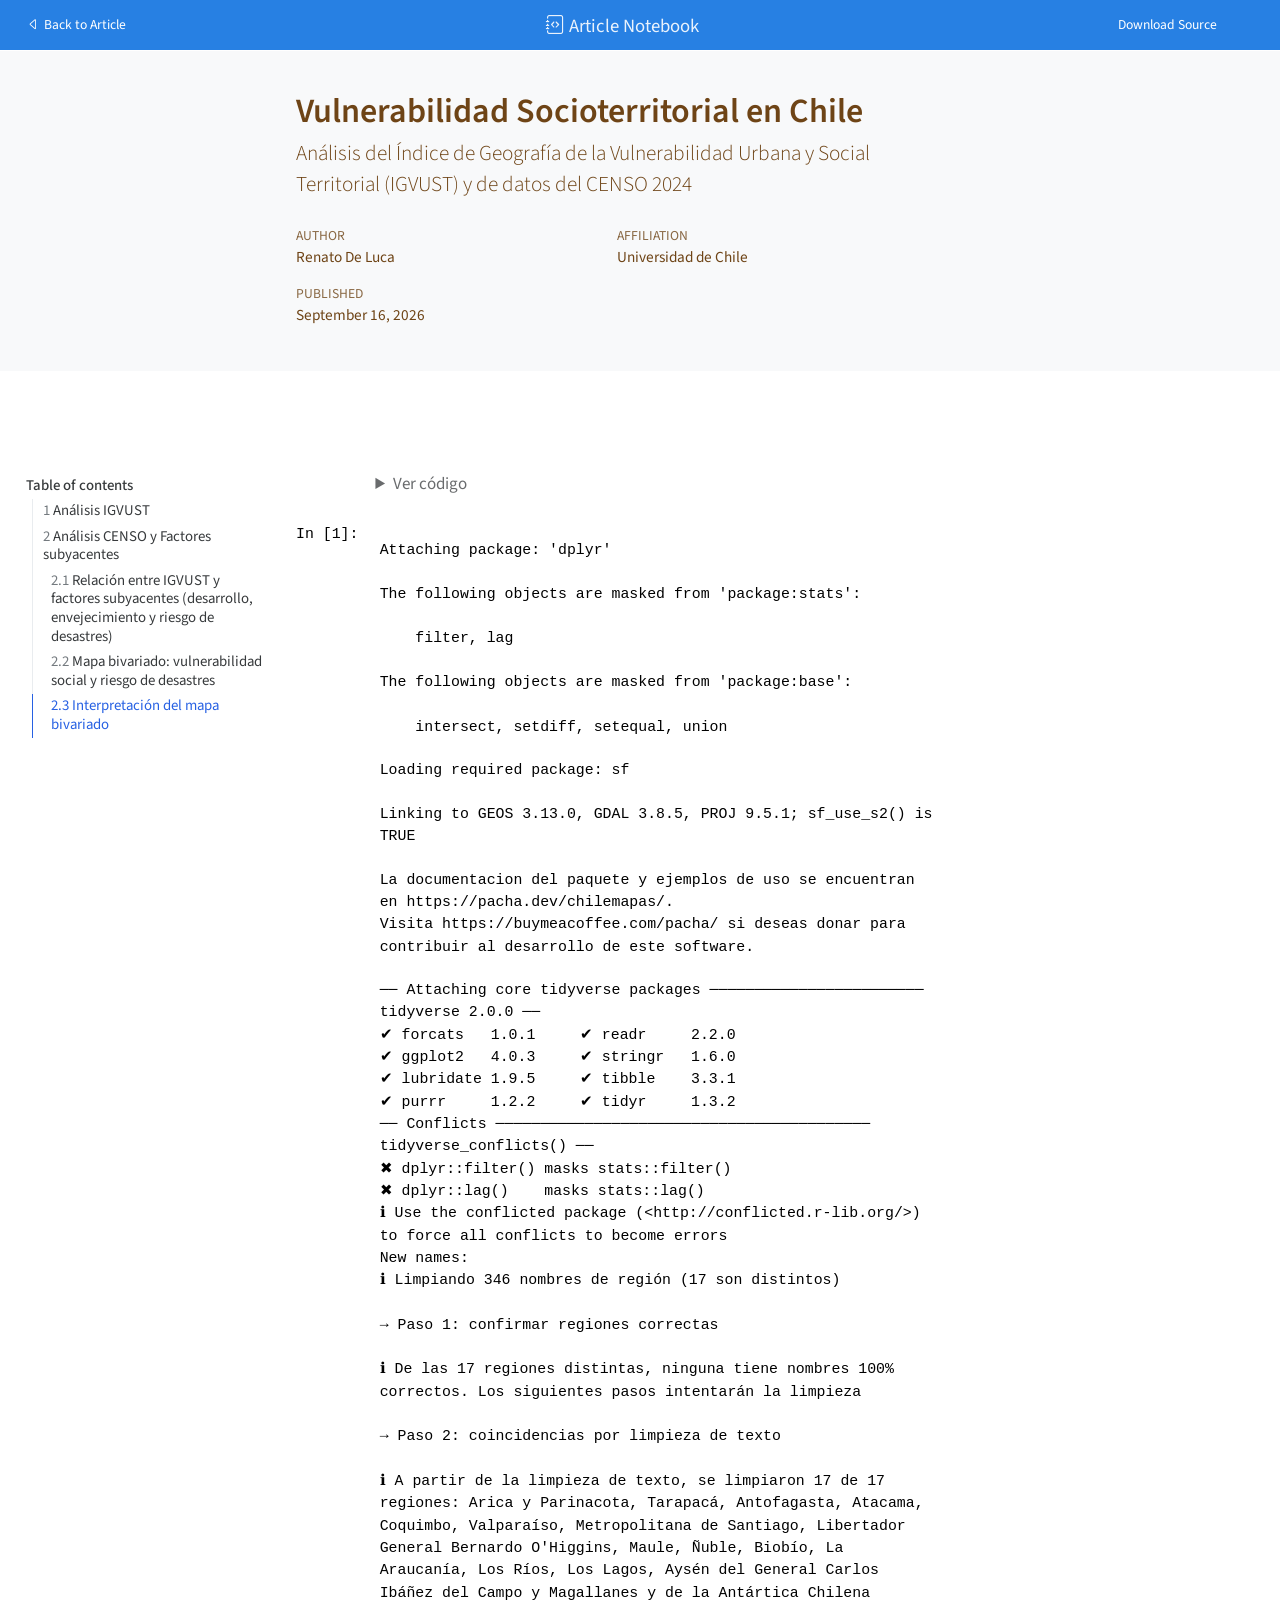
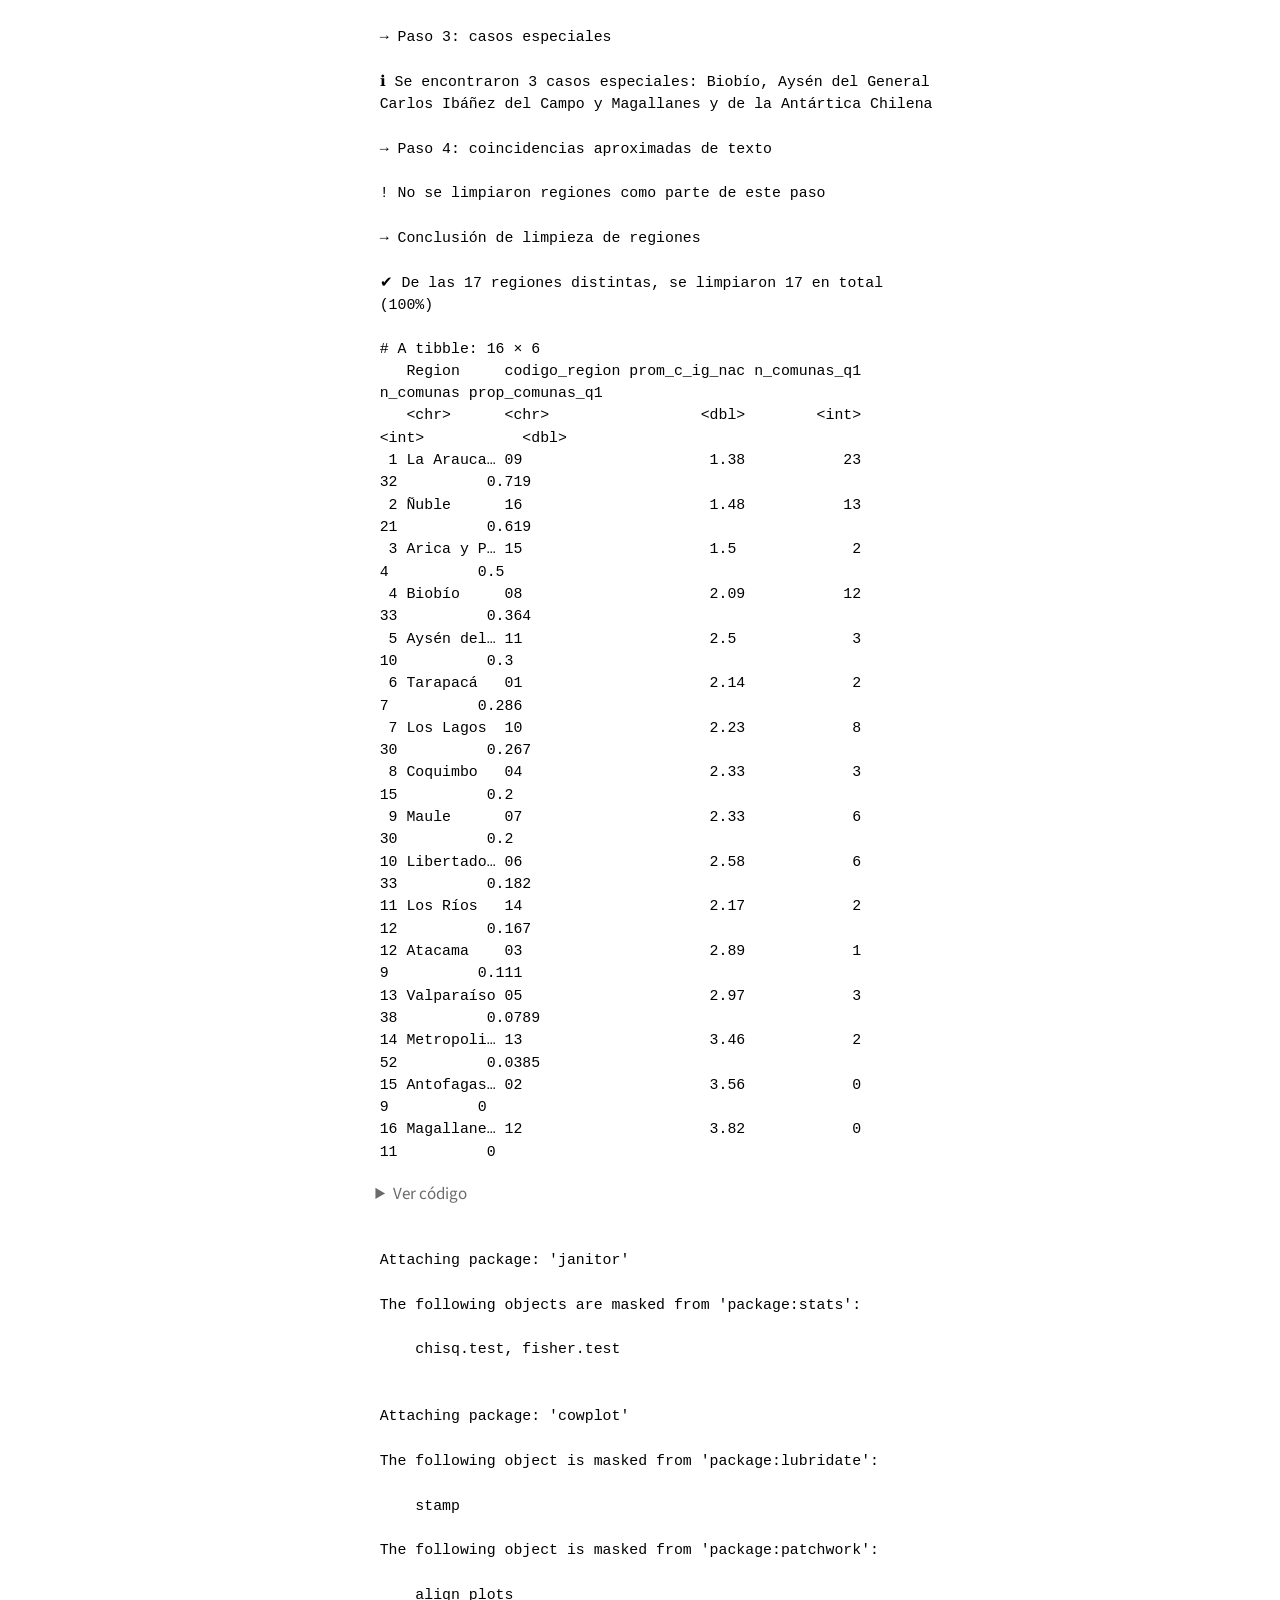
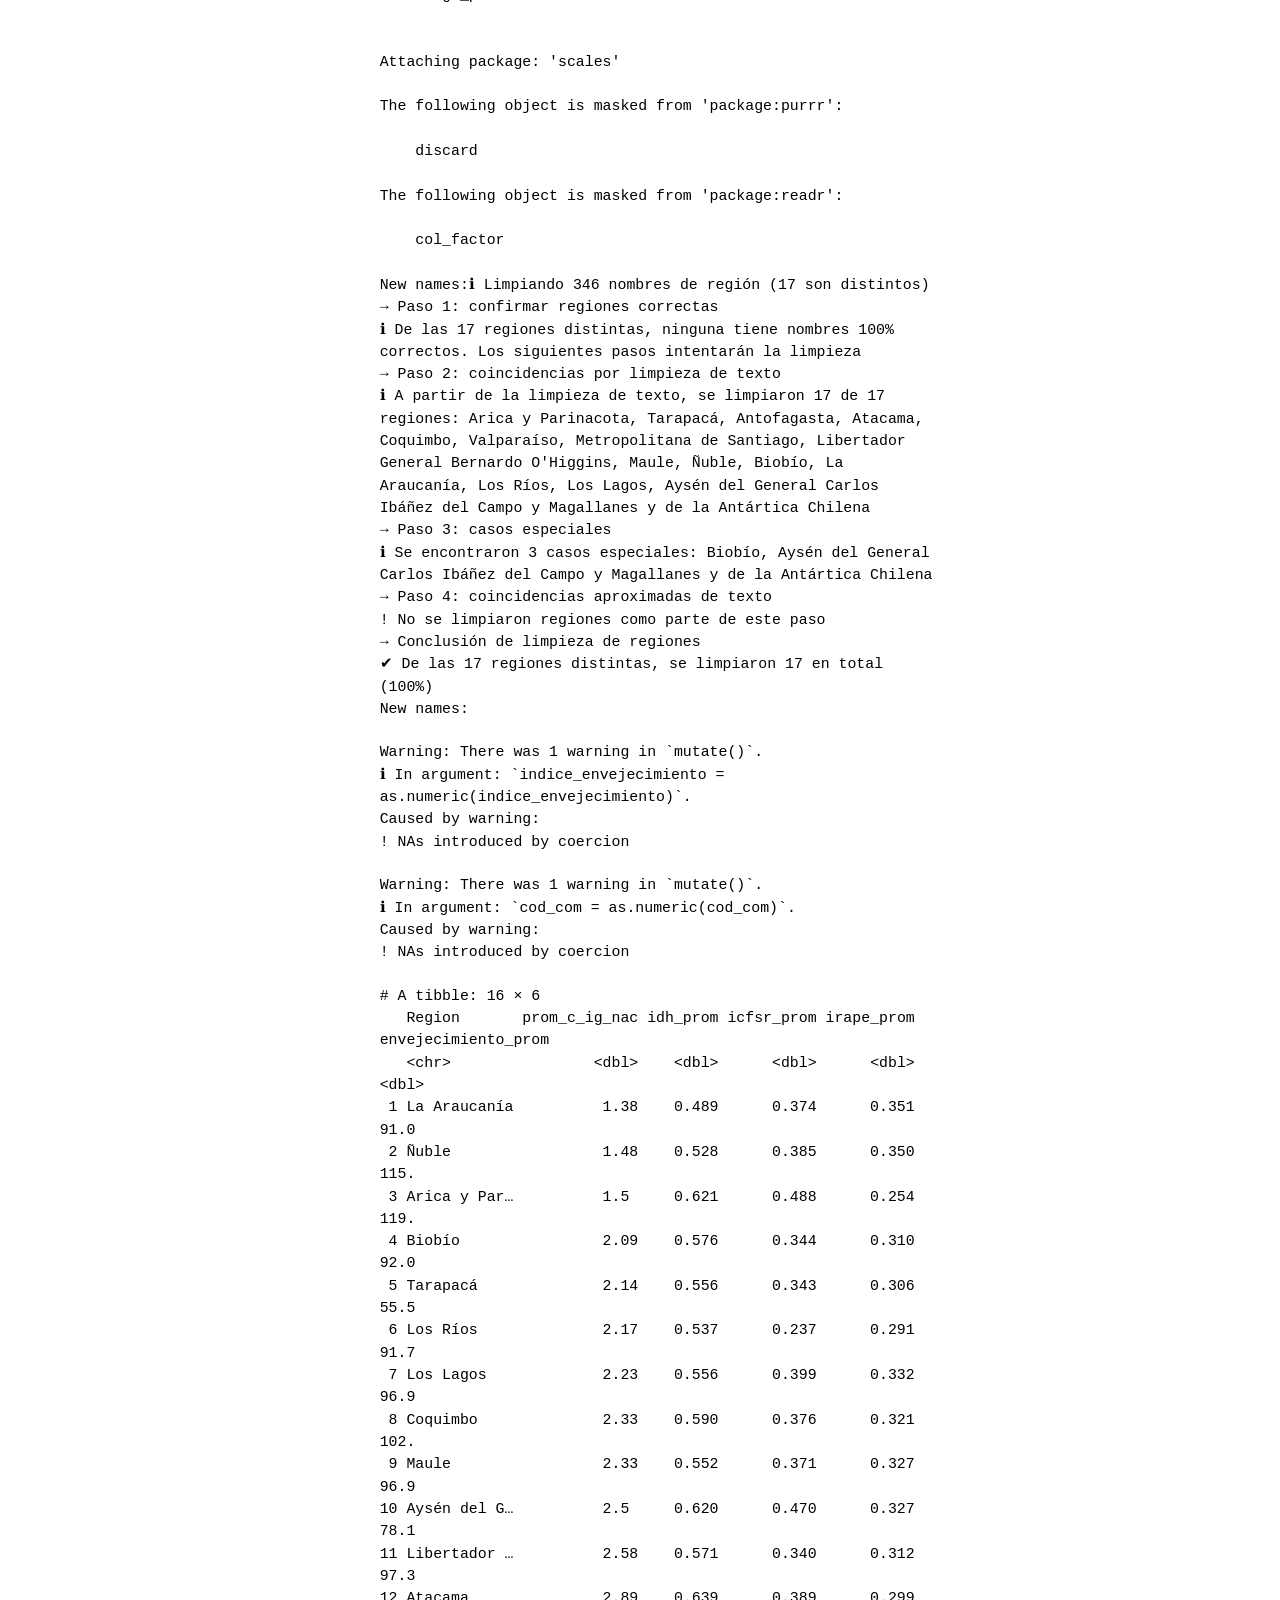
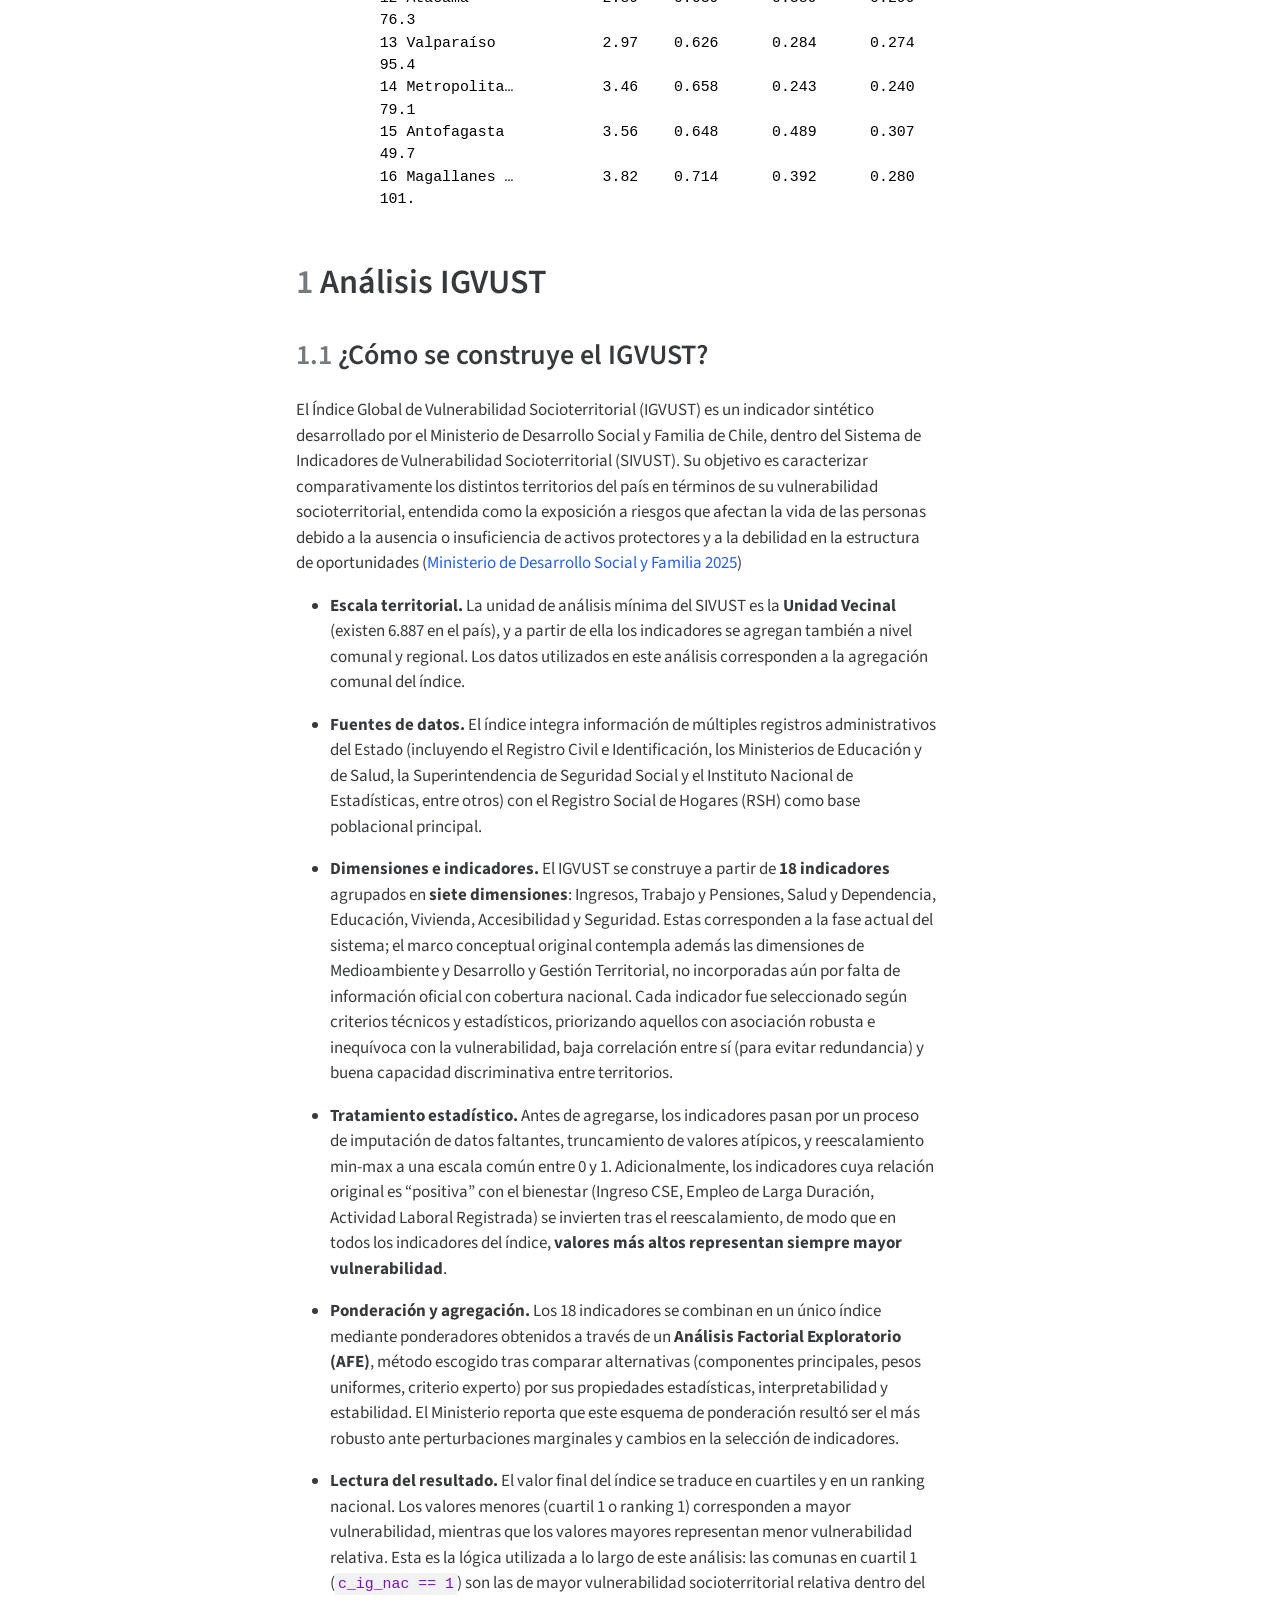
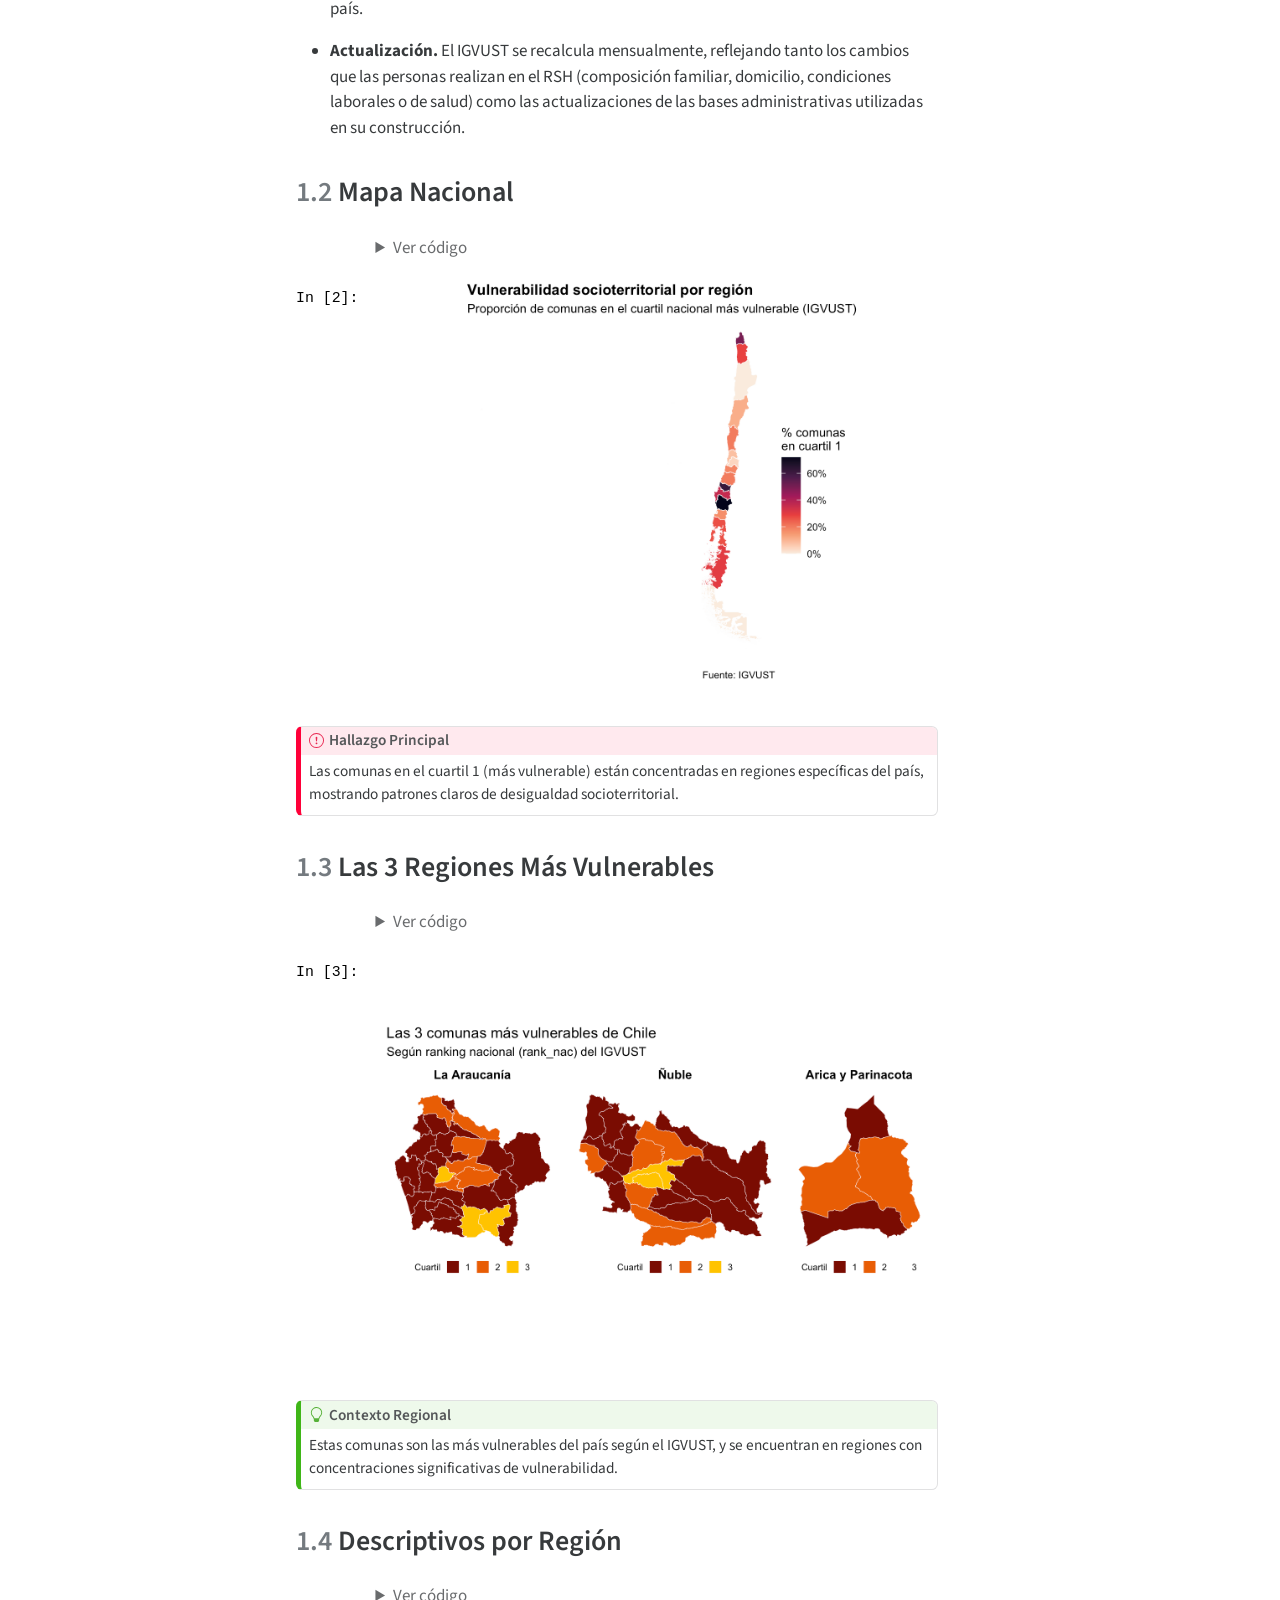
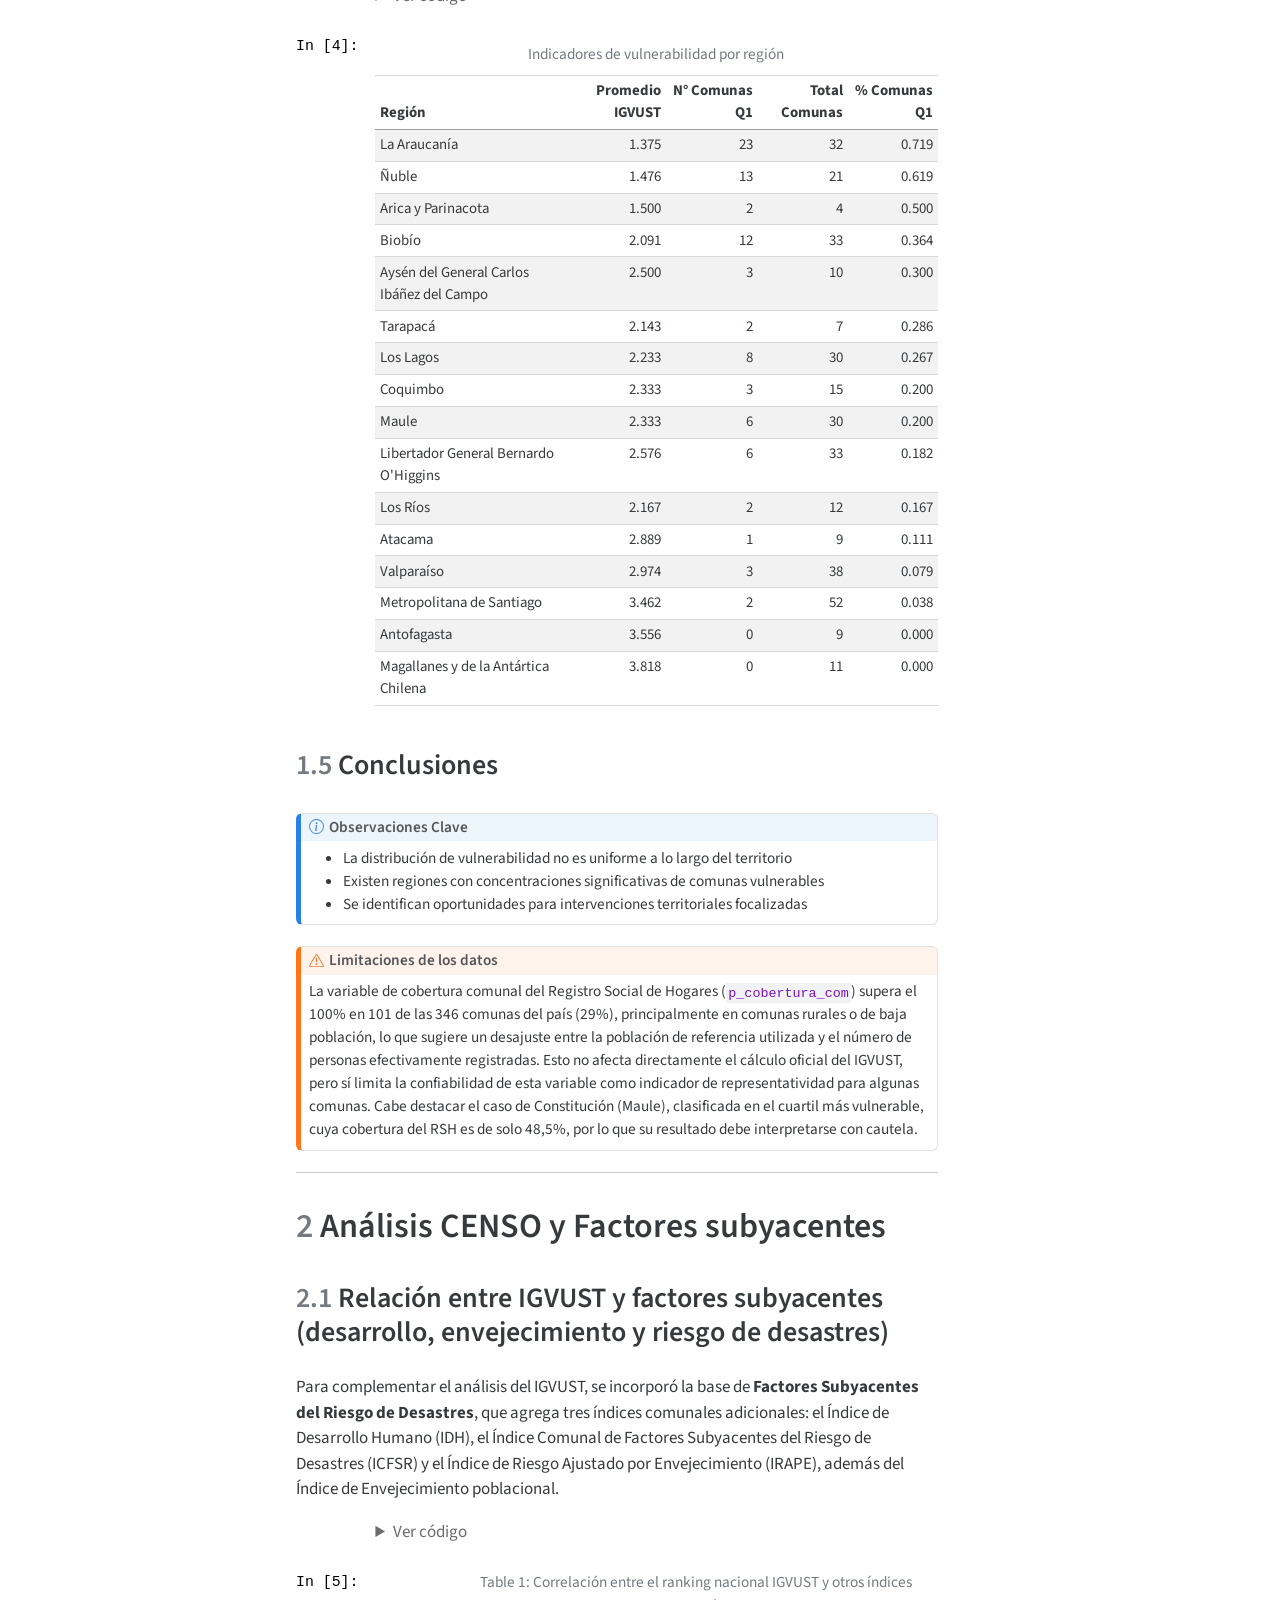
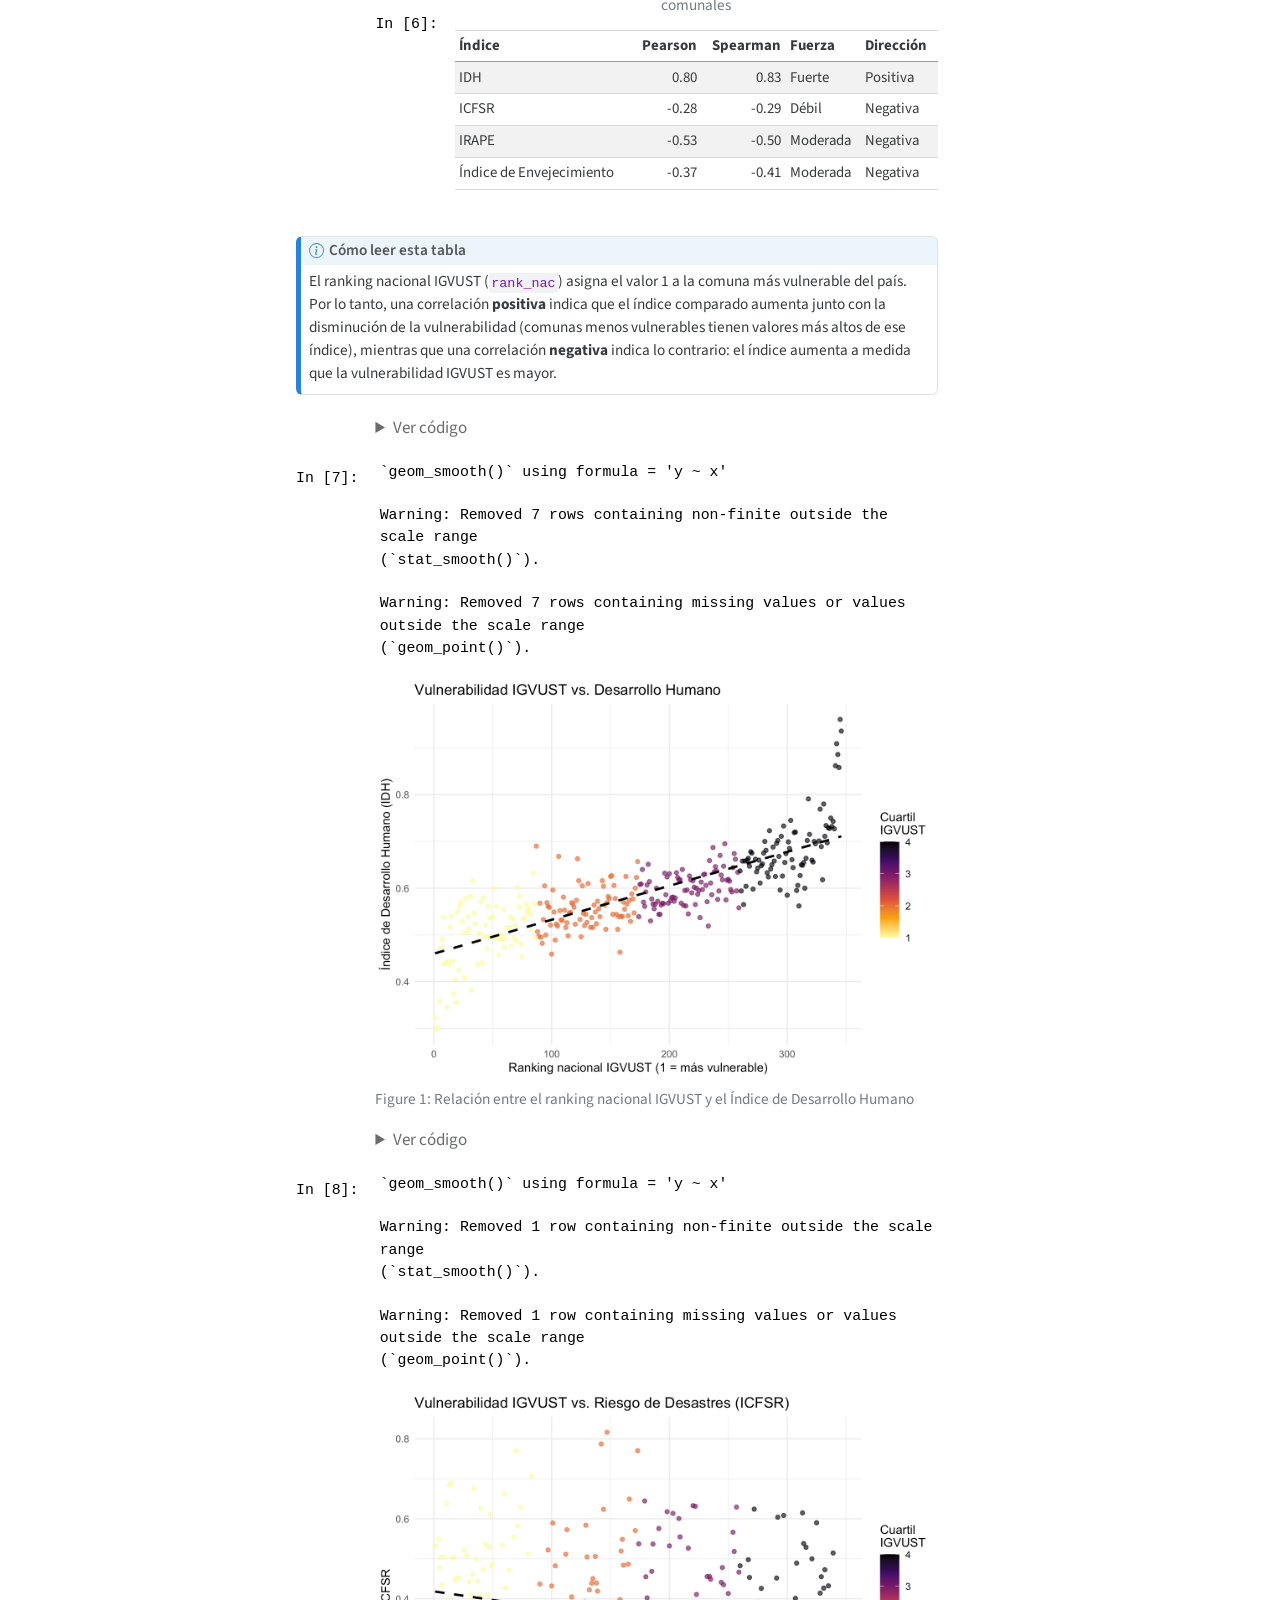
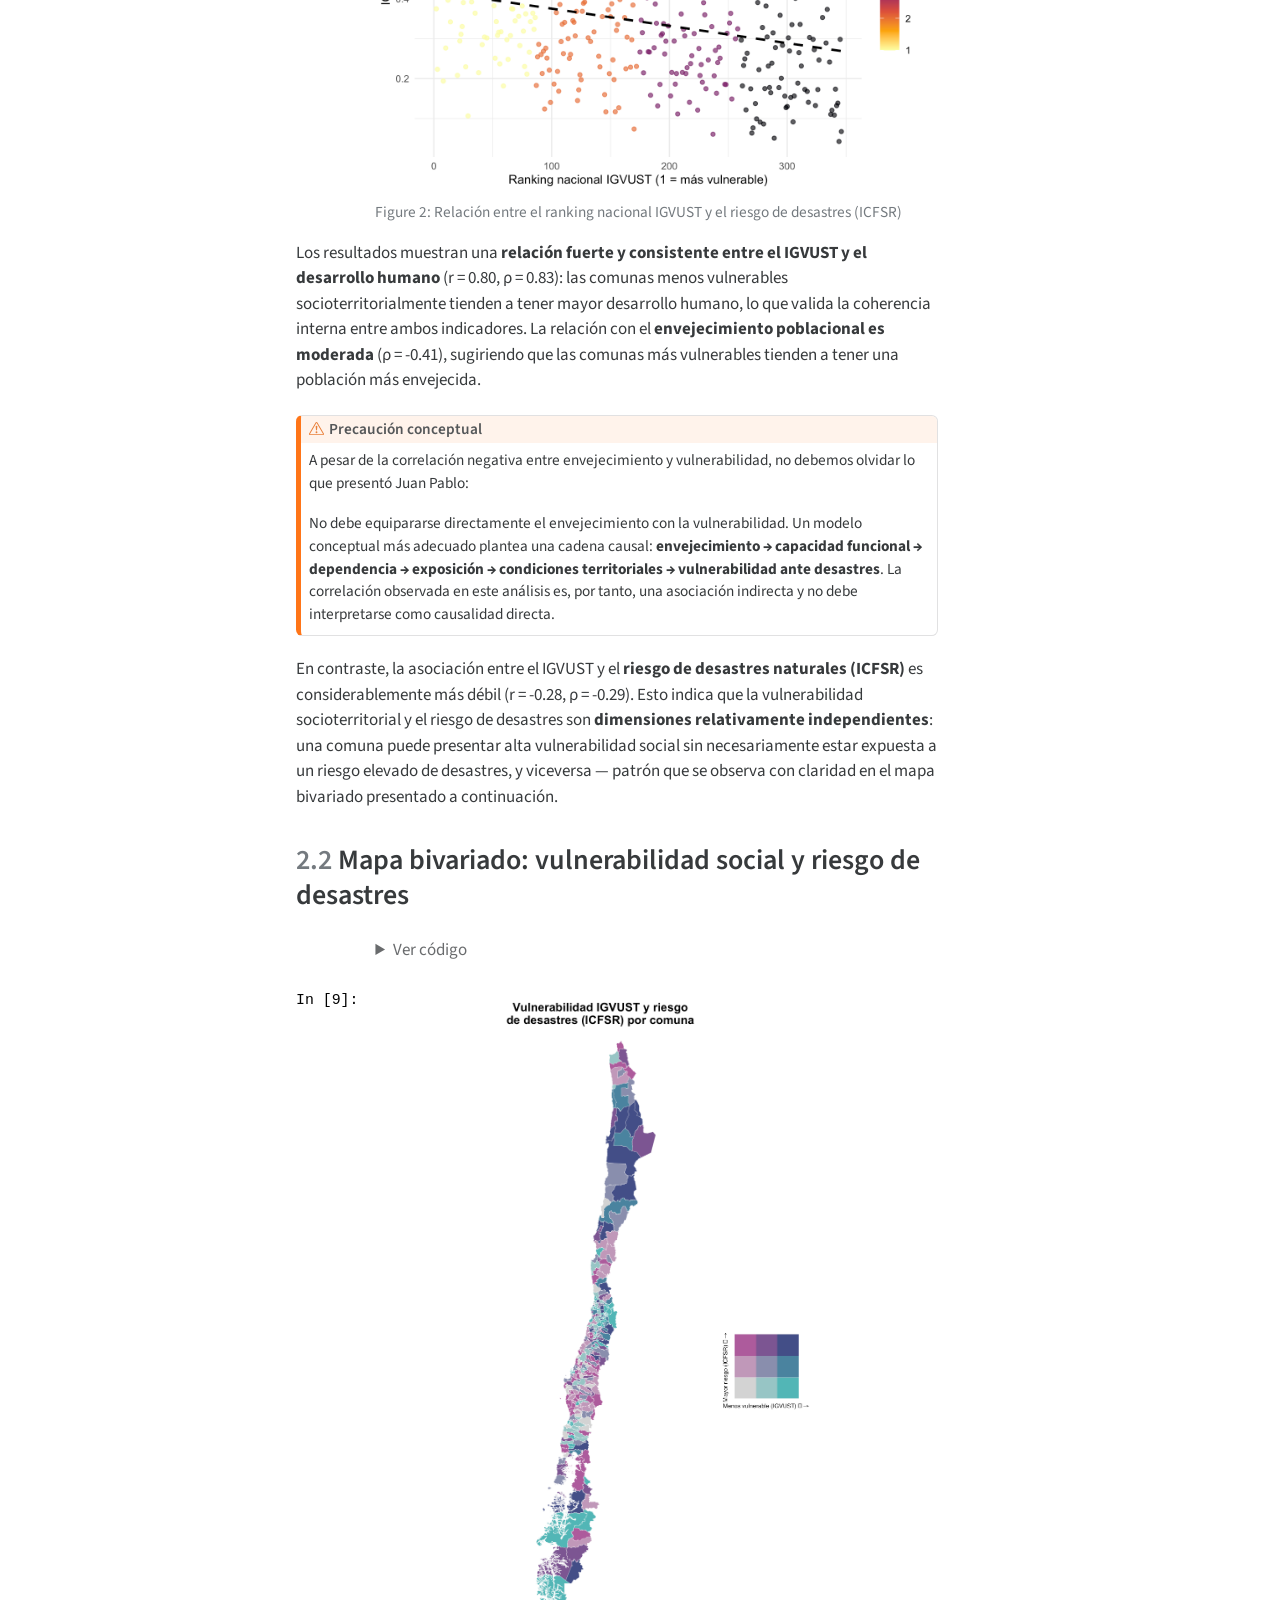
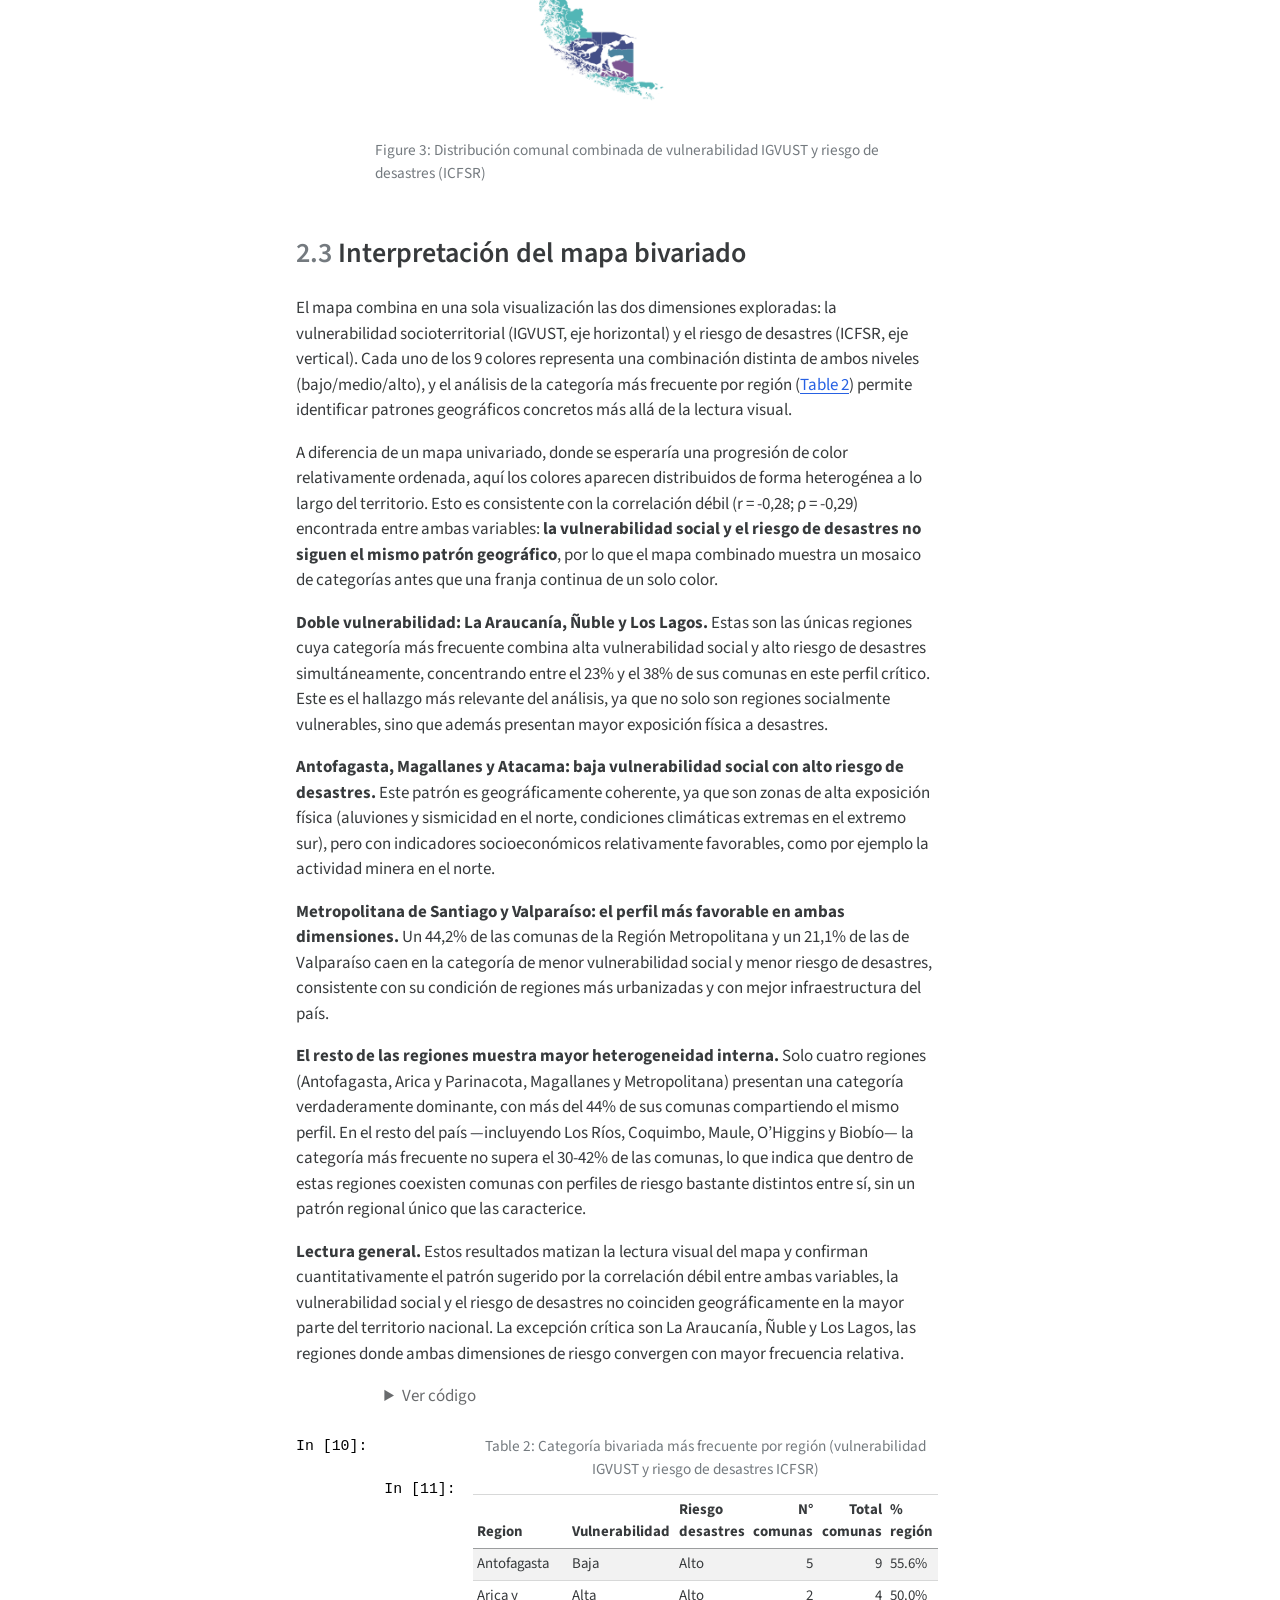
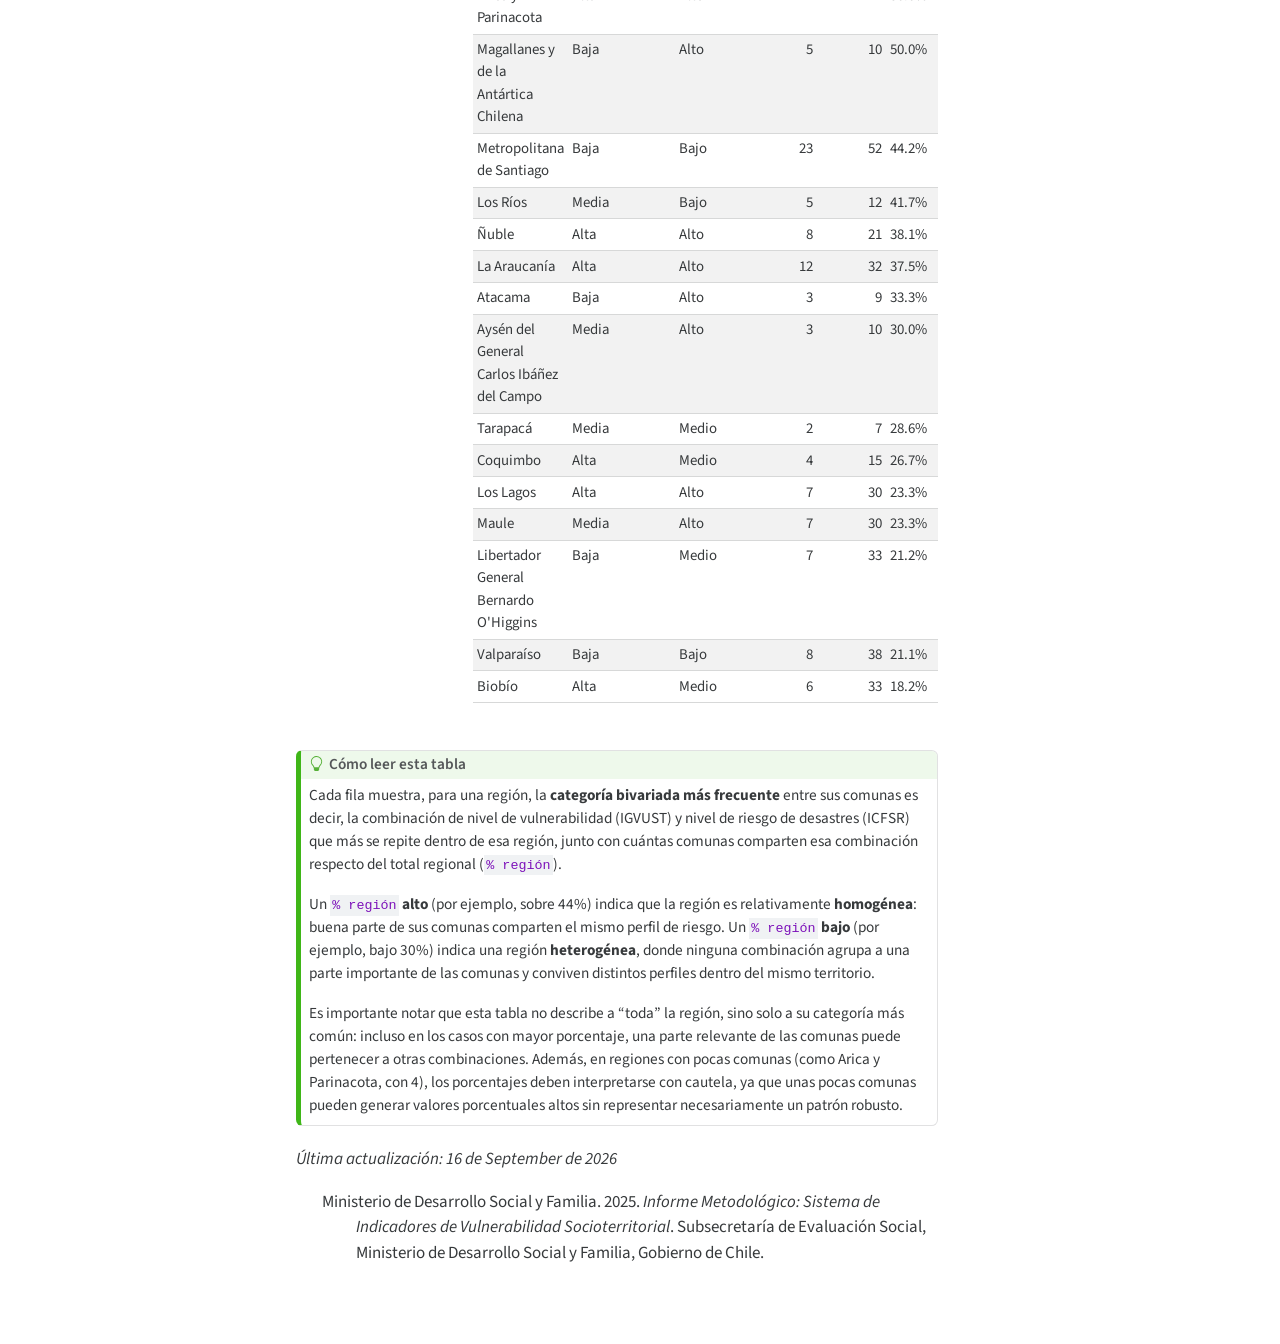
==== docs/index-preview.html @ 6963e942 "add html" ====
<!DOCTYPE html>
<html xmlns="http://www.w3.org/1999/xhtml" lang="en" xml:lang="en"><head>
    <meta charset="utf-8">
    <meta name="generator" content="quarto-1.9.37">

    <meta name="viewport" content="width=device-width, initial-scale=1.0, user-scalable=yes">

    <meta name="dcterms.date" content="2026-09-16">

    <title>Vulnerabilidad Socioterritorial en Chile</title>
    <style>
      /* Default styles provided by pandoc.
      ** See https://pandoc.org/MANUAL.html#variables-for-html for config info.
      */
      code{white-space: pre-wrap;}
      span.smallcaps{font-variant: small-caps;}
      div.columns{display: flex; gap: min(4vw, 1.5em);}
      div.column{flex: auto; overflow-x: auto;}
      div.hanging-indent{margin-left: 1.5em; text-indent: -1.5em;}
      ul.task-list{list-style: none;}
      ul.task-list li input[type="checkbox"] {
        width: 0.8em;
        margin: 0 0.8em 0.2em -1em; /* quarto-specific, see https://github.com/quarto-dev/quarto-cli/issues/4556 */ 
        vertical-align: middle;
      }
      /* CSS for syntax highlighting */
      html { -webkit-text-size-adjust: 100%; }
      pre > code.sourceCode { white-space: pre; position: relative; }
      pre > code.sourceCode > span { display: inline-block; line-height: 1.25; }
      pre > code.sourceCode > span:empty { height: 1.2em; }
      .sourceCode { overflow: visible; }
      code.sourceCode > span { color: inherit; text-decoration: inherit; }
      div.sourceCode { margin: 1em 0; }
      pre.sourceCode { margin: 0; }
      @media screen {
      div.sourceCode { overflow: auto; }
      }
      @media print {
      pre > code.sourceCode { white-space: pre-wrap; }
      pre > code.sourceCode > span { text-indent: -5em; padding-left: 5em; }
      }
      pre.numberSource code
        { counter-reset: source-line 0; }
      pre.numberSource code > span
        { position: relative; left: -4em; counter-increment: source-line; }
      pre.numberSource code > span > a:first-child::before
        { content: counter(source-line);
          position: relative; left: -1em; text-align: right; vertical-align: baseline;
          border: none; display: inline-block;
          -webkit-touch-callout: none; -webkit-user-select: none;
          -khtml-user-select: none; -moz-user-select: none;
          -ms-user-select: none; user-select: none;
          padding: 0 4px; width: 4em;
        }
      pre.numberSource { margin-left: 3em;  padding-left: 4px; }
      div.sourceCode
        {   }
      @media screen {
      pre > code.sourceCode > span > a:first-child::before { text-decoration: underline; }
      }
      /* CSS for citations */
      div.csl-bib-body { }
      div.csl-entry {
        clear: both;
      }
      .hanging-indent div.csl-entry {
        margin-left:2em;
        text-indent:-2em;
      }
      div.csl-left-margin {
        min-width:2em;
        float:left;
      }
      div.csl-right-inline {
        margin-left:2em;
        padding-left:1em;
      }
      div.csl-indent {
        margin-left: 2em;
      }    </style>

    <style>
      body.hypothesis-enabled #quarto-embed-header {
        padding-right: 36px;
      }

      #quarto-embed-header {
        height: 3em;
        width: 100%;
        display: flex;
        justify-content: space-between;
        align-items: center;
        border-bottom: solid 1px;
      }

      #quarto-embed-header h6 {
        font-size: 1.1em;
        padding-top: 0.6em;
        margin-left: 1em;
        margin-right: 1em;
        font-weight: 400;
      }

      #quarto-embed-header a.quarto-back-link,
      #quarto-embed-header a.quarto-download-embed {
        font-size: 0.8em;
        margin-top: 1em;
        margin-bottom: 1em;
        margin-left: 1em;
        margin-right: 1em;
      }

      .quarto-back-container {
        padding-left: 0.5em;
        display: flex;
      }

      .headroom {
          will-change: transform;
          transition: transform 200ms linear;
      }

      .headroom--pinned {
          transform: translateY(0%);
      }

      .headroom--unpinned {
          transform: translateY(-100%);
      }      
    </style>

    <script>
    window.document.addEventListener("DOMContentLoaded", function () {

      var header = window.document.querySelector("#quarto-embed-header");
      const titleBannerEl = window.document.querySelector("body > #title-block-header");
      if (titleBannerEl) {
        titleBannerEl.style.paddingTop = header.clientHeight + "px";
      }
      const contentEl = window.document.getElementById('quarto-content');
      for (const child of contentEl.children) {
        child.style.paddingTop = header.clientHeight + "px";
        child.style.marginTop = "1em";
      }

      // Use the article root if the `back` call doesn't work. This isn't perfect
      // but should typically work
      window.quartoBackToArticle = () => {
        var currentUrl = window.location.href;
        window.history.back();
        setTimeout(() => {
            // if location was not changed in 100 ms, then there is no history back
            if(currentUrl === window.location.href){              
                // redirect to site root
                window.location.href = "index.html";
            }
        }, 100);
      }

      const headroom = new window.Headroom(header, {
        tolerance: 5,
        onPin: function () {
        },
        onUnpin: function () {
        },
      });
      headroom.init();
    });
    </script>

    
<script src="site_libs/manuscript-notebook/headroom.min.js"></script>
<script src="site_libs/clipboard/clipboard.min.js"></script>
<script src="site_libs/quarto-html/quarto.js" type="module"></script>
<script src="site_libs/quarto-html/tabsets/tabsets.js" type="module"></script>
<script src="site_libs/quarto-html/popper.min.js"></script>
<script src="site_libs/quarto-html/tippy.umd.min.js"></script>
<script src="site_libs/quarto-html/anchor.min.js"></script>
<link href="site_libs/quarto-html/tippy.css" rel="stylesheet">
<link href="site_libs/quarto-html/quarto-syntax-highlighting-7f8f88aac4f3542376d5c11b86a4c14d.css" rel="stylesheet" class="quarto-color-scheme" id="quarto-text-highlighting-styles">
<link href="site_libs/quarto-html/quarto-syntax-highlighting-dark-d0ae9245876894da5ac7e18953ecc5cc.css" rel="stylesheet" class="quarto-color-scheme quarto-color-alternate" id="quarto-text-highlighting-styles">
<link href="site_libs/quarto-html/quarto-syntax-highlighting-7f8f88aac4f3542376d5c11b86a4c14d.css" rel="stylesheet" class="quarto-color-scheme-extra" id="quarto-text-highlighting-styles">
<script src="site_libs/bootstrap/bootstrap.min.js"></script>
<link href="site_libs/bootstrap/bootstrap-icons.css" rel="stylesheet">
<link href="site_libs/bootstrap/bootstrap-8ffd5f67044e5306d9846f29df41dda5.min.css" rel="stylesheet" append-hash="true" class="quarto-color-scheme" id="quarto-bootstrap" data-mode="light">
<link href="site_libs/bootstrap/bootstrap-dark-e9c089065520923051751262ebb12d2f.min.css" rel="stylesheet" append-hash="true" class="quarto-color-scheme quarto-color-alternate" id="quarto-bootstrap" data-mode="dark">
<link href="site_libs/bootstrap/bootstrap-8ffd5f67044e5306d9846f29df41dda5.min.css" rel="stylesheet" append-hash="true" class="quarto-color-scheme-extra" id="quarto-bootstrap" data-mode="light">
<script src="site_libs/quarto-contrib/glightbox/glightbox.min.js"></script>
<link href="site_libs/quarto-contrib/glightbox/glightbox.min.css" rel="stylesheet">
<link href="site_libs/quarto-contrib/glightbox/lightbox.css" rel="stylesheet">
     <style>html{ scroll-behavior: smooth; }</style>  <script async="" src="https://hypothes.is/embed.js"></script>
<script>
  window.document.addEventListener("DOMContentLoaded", function (_event) {
    document.body.classList.add('hypothesis-enabled');
  });
</script>  <style>

      .quarto-title-block .quarto-title-banner h1,
      .quarto-title-block .quarto-title-banner h2,
      .quarto-title-block .quarto-title-banner h3,
      .quarto-title-block .quarto-title-banner h4,
      .quarto-title-block .quarto-title-banner h5,
      .quarto-title-block .quarto-title-banner h6
      {
        color: #6e4416;
      }

      .quarto-title-block .quarto-title-banner {
        color: #6e4416;
      }
</style>  
      <meta name="citation_title" content="Vulnerabilidad Socioterritorial en Chile">
<meta name="citation_author" content="Renato De Luca">
<meta name="citation_publication_date" content="2026-09-16">
<meta name="citation_cover_date" content="2026-09-16">
<meta name="citation_year" content="2026">
<meta name="citation_online_date" content="2026-09-16">
<meta name="citation_language" content="en">
<meta name="citation_reference" content="citation_title=From mandates to mechanisms: Institutional vulnerability, decentralized governance, and the challenges of local disaster risk reduction implementation;,citation_author=I. Alcántara-Ayala;,citation_author=et al.;,citation_publication_date=2025;,citation_cover_date=2025;,citation_year=2025;,citation_journal_title=International Journal of Disaster Risk Science;">
<meta name="citation_reference" content="citation_title=Los adultos mayores y las catástrofes: Preparación y respuesta;,citation_author=American Association for Geriatric Psychiatry [AAGP];,citation_publication_date=2024;,citation_cover_date=2024;,citation_year=2024;">
<meta name="citation_reference" content="citation_title=Staying despite disaster risks: Place attachment, voluntary immobility and adaptation in Tajikistan’s Pamir Mountains;,citation_author=S. Blondin;,citation_publication_date=2021;,citation_cover_date=2021;,citation_year=2021;,citation_journal_title=Geoforum;">
<meta name="citation_reference" content="citation_title=Disaster awareness and preparedness among older adults in Canada regarding floods, wildfires, and earthquakes;,citation_author=E. Bogdan;,citation_author=R. Krueger;,citation_author=J. Wright;,citation_author=K. Woods;,citation_author=S. Cottar;,citation_publication_date=2024;,citation_cover_date=2024;,citation_year=2024;,citation_issue=2;,citation_doi=10.1007/s13753-024-00555-9;,citation_volume=15;,citation_journal_title=International Journal of Disaster Risk Science;">
<meta name="citation_reference" content="citation_title=Lessons from the implementation of the Sendai Framework for Disaster Risk Reduction from Latin America and the Caribbean;,citation_author=M. Cabral-Ramírez;,citation_author=et al.;,citation_publication_date=2025;,citation_cover_date=2025;,citation_year=2025;,citation_journal_title=International Journal of Disaster Risk Science;">
<meta name="citation_reference" content="citation_title=Políticas y sistemas integrales de cuidados de largo plazo en América Latina y el Caribe;,citation_author=Comisión Económica para América Latina y el Caribe [CEPAL];,citation_publication_date=2023;,citation_cover_date=2023;,citation_year=2023;">
<meta name="citation_reference" content="citation_title=Place attachment and climate adaptation in older adults: A proposed theoretical model;,citation_author=P. De Gea-Grela;,citation_author=et al.;,citation_publication_date=2025;,citation_cover_date=2025;,citation_year=2025;,citation_journal_title=Journal for the Theory of Social Behaviour;">
<meta name="citation_reference" content="citation_title=Resiliencia comunitaria y gestión de riesgo de desastre en comunidades de la región del Biobío, Chile;,citation_author=A. P. Fuentes Aguilar;,citation_author=F. J. D’Silva Signe;,citation_publication_date=2025;,citation_cover_date=2025;,citation_year=2025;,citation_issue=2;,citation_volume=9;,citation_journal_title=Revista de Estudios Latinoamericanos sobre Reducción del Riesgo de Desastres (REDER);">
<meta name="citation_reference" content="citation_title=The changing social vulnerability in Shanghai during 2000–2020 and its implications for risk management;,citation_author=X. Huang;,citation_author=et al.;,citation_publication_date=2024;,citation_cover_date=2024;,citation_year=2024;,citation_journal_title=International Journal of Disaster Risk Reduction;">
<meta name="citation_reference" content="citation_title=Conceptualizing community resilience and the social dimensions of risk to overcome barriers to disaster risk reduction and sustainable development;,citation_author=A. J. Imperiale;,citation_author=F. Vanclay;,citation_publication_date=2021;,citation_cover_date=2021;,citation_year=2021;,citation_journal_title=Sustainable Development;">
<meta name="citation_reference" content="citation_title=Personas mayores y desastres: Aprendizajes para la implementación de políticas públicas luego del mega-incendio de 2024 en Valparaíso, Chile;,citation_author=P. Jara Jara;,citation_publication_date=2025;,citation_cover_date=2025;,citation_year=2025;,citation_issue=1;,citation_volume=9;,citation_journal_title=Revista de Estudios Latinoamericanos sobre Reducción del Riesgo de Desastres (REDER);">
<meta name="citation_reference" content="citation_title=Ageing in place in disaster prone rural coastal communities: A case study of Tai O Village in Hong Kong;,citation_author=C. Kwan;,citation_author=et al.;,citation_publication_date=2021;,citation_cover_date=2021;,citation_year=2021;,citation_journal_title=Sustainability;">
<meta name="citation_reference" content="citation_title=Factors influencing disaster preparedness behaviors of older adults;,citation_author=K.-M. Liao;,citation_author=S.-C. Hu;,citation_publication_date=2025;,citation_cover_date=2025;,citation_year=2025;,citation_journal_title=PLOS ONE;">
<meta name="citation_reference" content="citation_title=Social vulnerability indices: A scoping review;,citation_author=J. C. Mah;,citation_author=J. L. Penwarden;,citation_author=H. Pott;,citation_author=O. Theou;,citation_author=M. K. Andrew;,citation_publication_date=2023;,citation_cover_date=2023;,citation_year=2023;,citation_journal_title=BMC Public Health;">
<meta name="citation_reference" content="citation_title=Social vulnerability indicators for flooding in Aotearoa New Zealand;,citation_author=K. Mason;,citation_author=et al.;,citation_publication_date=2021;,citation_cover_date=2021;,citation_year=2021;,citation_journal_title=International Journal of Environmental Research and Public Health;">
<meta name="citation_reference" content="citation_title=Informe de Resultados del Índice Global de Vulnerabilidad Socioterritorial (IGVUST);,citation_author=Ministerio de Desarrollo Social y Familia;,citation_publication_date=2025;,citation_cover_date=2025;,citation_year=2025;">
<meta name="citation_reference" content="citation_title=Informe Metodológico: Sistema de Indicadores de Vulnerabilidad Socioterritorial;,citation_author=Ministerio de Desarrollo Social y Familia;,citation_publication_date=2025;,citation_cover_date=2025;,citation_year=2025;,citation_technical_report_institution=Subsecretaría de Evaluación Social, Ministerio de Desarrollo Social y Familia, Gobierno de Chile;">
<meta name="citation_reference" content="citation_title=Reconceptualizing community-based disaster risk management: From external-led projects to community-centered resilience building through a systematic review;,citation_author=A. Moktan;,citation_author=et al.;,citation_publication_date=2026;,citation_cover_date=2026;,citation_year=2026;,citation_journal_title=Progress in Disaster Science;">
<meta name="citation_reference" content="citation_title=Experience and local memory of older people in the face of disasters: A systematic review;,citation_author=C. Navarrete-Valladares;,citation_author=J. Sandoval-Díaz;,citation_author=E. Sandoval-Obando;,citation_publication_date=2023;,citation_cover_date=2023;,citation_year=2023;,citation_doi=10.3389/fpubh.2023.1163561;,citation_volume=11;,citation_journal_title=Frontiers in Public Health;">
<meta name="citation_reference" content="citation_title=Vulnerabilidad y capacidad adaptativa de personas mayores ante el cambio climático: Una revisión sistemática;,citation_author=C. Navarrete-Valladares;,citation_author=J. Sandoval;,citation_publication_date=2024;,citation_cover_date=2024;,citation_year=2024;,citation_issue=2;,citation_doi=10.30849/ripijp.v58i2.1840;,citation_volume=58;,citation_journal_title=Revista Interamericana de Psicología / Interamerican Journal of Psychology;">
<meta name="citation_reference" content="citation_title=Dimensiones de la gobernanza del riesgo de desastres: Una revisión sistemática;,citation_author=M. A. Núñez;,citation_author=C. Ocampo-Salazar;,citation_publication_date=2025;,citation_cover_date=2025;,citation_year=2025;,citation_issue=1;,citation_doi=10.55467/reder.v9i1.177;,citation_volume=9;,citation_journal_title=Revista de Estudios Latinoamericanos sobre Reducción del Riesgo de Desastres (REDER);">
<meta name="citation_reference" content="citation_title=Percepción del riesgo de desastres socionaturales en habitantes del Municipio de La Florida, Nariño, Colombia;,citation_author=Ojeda-Rosero;,citation_author=C. E. (Ed.);,citation_publication_date=2024;,citation_cover_date=2024;,citation_year=2024;,citation_journal_title=Redalyc / Revista de investigación;">
<meta name="citation_reference" content="citation_title=Climate change and healthy ageing: An assessment of the impact of climate hazards on older people;,citation_author=M. Prina;,citation_author=M. Khondoker;,citation_author=S. Cabral-Gutiérrez;,citation_author=B. C. M. Stephan;,citation_publication_date=2024;,citation_cover_date=2024;,citation_year=2024;,citation_journal_title=Journal of Global Health;">
<meta name="citation_reference" content="citation_title=An empirical social vulnerability map for flood risk assessment at global scale (&amp;amp;amp;quot;GlobE-SoVI&amp;quot;);,citation_author=L. Reimann;,citation_author=A. T. Vafeidis;,citation_author=J. L. Merkens;,citation_publication_date=2024;,citation_cover_date=2024;,citation_year=2024;,citation_journal_title=Earth’s Future;">
<meta name="citation_reference" content="citation_title=Capacidad estatal y vulnerabilidad ante el riesgo de desastres: El caso del megaincendio de 2014 en Valparaíso, Chile;,citation_author=R. Rivas;,citation_author=L. Maldonado;,citation_author=K. Campos;,citation_author=L. Ojeda;,citation_publication_date=2024;,citation_cover_date=2024;,citation_year=2024;,citation_issue=2;,citation_doi=10.55467/reder.v8i2.168;,citation_volume=8;,citation_journal_title=Revista de Estudios Latinoamericanos sobre Reducción del Riesgo de Desastres (REDER);">
<meta name="citation_reference" content="citation_title=Community mapping based on Milton Santos as a tool for disaster response and risk management in self-built communities: Case study of El Pacífico, Medellín, Colombia;,citation_author=L. A. Rivera Flórez;,citation_author=et al.;,citation_publication_date=2024;,citation_cover_date=2024;,citation_year=2024;,citation_journal_title=Cogent Social Sciences;">
<meta name="citation_reference" content="citation_title=Disaster awareness, disaster risk perceptions, and disaster risk communication among older adults in Niğde, Türkiye;,citation_author=Ç. Samancı Tekin;,citation_author=N. Ozkan;,citation_publication_date=2026;,citation_cover_date=2026;,citation_year=2026;,citation_issue=2;,citation_doi=10.1007/s10823-026-09584-x;,citation_volume=41;,citation_journal_title=Journal of Cross-Cultural Gerontology;">
<meta name="citation_reference" content="citation_title=Apego al lugar y percepción del riesgo volcánico en personas mayores de Ñuble, Chile;,citation_author=J. Sandoval-Díaz;,citation_author=S. R. Monsalves-Peña;,citation_author=V. Vejar-Valle;,citation_author=C. Bravo-Ferretti;,citation_publication_date=2022;,citation_cover_date=2022;,citation_year=2022;,citation_issue=46;,citation_volume=25;,citation_journal_title=Revista Urbano;">
<meta name="citation_reference" content="citation_title=Collective memories and previous experiences of older people in the face of disaster risk processes: Lessons learned, implication, and social support;,citation_author=J. Sandoval-Díaz;,citation_author=C. Navarrete-Valladares;,citation_author=C. Suazo-Muñoz;,citation_author=S. Martínez-Labrín;,citation_publication_date=2023;,citation_cover_date=2023;,citation_year=2023;,citation_doi=10.3389/fclim.2023.1272219;,citation_volume=5;,citation_journal_title=Frontiers in Climate;">
<meta name="citation_reference" content="citation_title=Community resilience to disaster risk in older adults: Socio-community attributes and resilient dimensions produced via participatory strategies;,citation_author=J. Sandoval-Díaz;,citation_author=C. Suazo-Muñoz;,citation_author=C. Navarrete-Valladares;,citation_publication_date=2025;,citation_cover_date=2025;,citation_year=2025;,citation_issue=5;,citation_doi=10.1002/jcop.70030;,citation_volume=53;,citation_journal_title=Journal of Community Psychology;">
<meta name="citation_reference" content="citation_title=Revisión sistemática sobre la capacidad de adaptación y resiliencia comunitaria ante desastres socionaturales en América Latina y el Caribe;,citation_author=J. Sandoval-Díaz;,citation_author=M. Navarrete Muñoz;,citation_author=D. Cuadra Martínez;,citation_publication_date=2023;,citation_cover_date=2023;,citation_year=2023;,citation_issue=2;,citation_doi=10.55467/reder.v7i2.132;,citation_volume=7;,citation_journal_title=Revista de Estudios Latinoamericanos sobre Reducción del Riesgo de Desastres (REDER);">
<meta name="citation_reference" content="citation_title=Community resilience to wildfires: A systematic review of impacts, coping strategies, indicators, and governance challenges;,citation_author=J. Sandoval Díaz;,citation_author=et al.;,citation_publication_date=2025;,citation_cover_date=2025;,citation_year=2025;,citation_journal_title=Progress in Disaster Science;">
<meta name="citation_reference" content="citation_title=Flood hazard mapping and flood preparedness literacy of the elderly population residing in Bangkok, Thailand;,citation_author=C. Sawangnate;,citation_author=et al.;,citation_publication_date=2022;,citation_cover_date=2022;,citation_year=2022;,citation_journal_title=Water;">
<meta name="citation_reference" content="citation_title=Can pre-disaster community resilience enhance post-disaster recovery among older adults? A natural experiment in Iwanuma City after the 2011 Great East Japan Earthquake and Tsunami;,citation_author=Y. Shiozaki;,citation_author=et al.;,citation_publication_date=2026;,citation_cover_date=2026;,citation_year=2026;,citation_journal_title=International Journal of Disaster Risk Reduction;">
<meta name="citation_reference" content="citation_title=Vulnerability of older adults in natural disaster scenarios: A case study of earthquakes;,citation_author=W. Si;,citation_author=et al.;,citation_publication_date=2025;,citation_cover_date=2025;,citation_year=2025;,citation_journal_title=Innovation in Aging;">
<meta name="citation_reference" content="citation_title=The social cohesion measures contributing to resilient disaster recovery: A systematic literature review;,citation_author=S. Sobhaninia;,citation_publication_date=2024;,citation_cover_date=2024;,citation_year=2024;,citation_issue=4;,citation_doi=10.1177/08854122241238196;,citation_volume=39;,citation_journal_title=Journal of Planning Literature;">
<meta name="citation_reference" content="citation_title=Stronger together? Redefining social cohesion role in building disaster-resilient communities;,citation_author=S. Sobhaninia;,citation_author=S. Buckman;,citation_author=C. Ortiz-García;,citation_publication_date=2024;,citation_cover_date=2024;,citation_year=2024;,citation_issue=11;,citation_volume=27;,citation_journal_title=Journal of Risk Research;">
<meta name="citation_reference" content="citation_title=Active aging and disaster risk reduction: Examining the contributions of older adults in community disaster risk management;,citation_author=W. Thongchuay;,citation_author=et al.;,citation_publication_date=2025;,citation_cover_date=2025;,citation_year=2025;,citation_journal_title=International Journal of Innovative Research and Scientific Studies;">
<meta name="citation_reference" content="citation_title=Place attachment and disaster preparedness: Examining the role of place scale and preparedness type;,citation_author=A. Wallis;,citation_author=et al.;,citation_publication_date=2021;,citation_cover_date=2021;,citation_year=2021;,citation_journal_title=Environment and Behavior;">
<meta name="citation_reference" content="citation_title=Community resilience and psychological distress in Chinese older adults amid COVID-19: The roles of perceived community prevention effectiveness and risk perception;,citation_author=J. Zhang;,citation_author=L. Xu;,citation_author=J. Li;,citation_author=L. Sun;,citation_author=G. Ding;,citation_author=W. Qin;,citation_author=S. Yang;,citation_author=Z. Ren;,citation_author=S. Liu;,citation_author=Z. Yin;,citation_publication_date=2021;,citation_cover_date=2021;,citation_year=2021;,citation_journal_title=Aging &amp;amp;amp; Mental Health;">
<meta name="citation_reference" content="citation_title=How does social capital facilitate community disaster resilience? A systematic review;,citation_author=G. Zhao;,citation_author=et al.;,citation_publication_date=2025;,citation_cover_date=2025;,citation_year=2025;,citation_journal_title=Frontiers in Environmental Science;">
</head>

  <body class="quarto-notebook quarto-light"><script id="quarto-html-before-body" type="application/javascript">
    const toggleBodyColorMode = (bsSheetEl) => {
      const mode = bsSheetEl.getAttribute("data-mode");
      const bodyEl = window.document.querySelector("body");
      if (mode === "dark") {
        bodyEl.classList.add("quarto-dark");
        bodyEl.classList.remove("quarto-light");
      } else {
        bodyEl.classList.add("quarto-light");
        bodyEl.classList.remove("quarto-dark");
      }
    }
    const toggleBodyColorPrimary = () => {
      const bsSheetEl = window.document.querySelector("link#quarto-bootstrap:not([rel=disabled-stylesheet])");
      if (bsSheetEl) {
        toggleBodyColorMode(bsSheetEl);
      }
    }
    const setColorSchemeToggle = (alternate) => {
      const toggles = window.document.querySelectorAll('.quarto-color-scheme-toggle');
      for (let i=0; i < toggles.length; i++) {
        const toggle = toggles[i];
        if (toggle) {
          if (alternate) {
            toggle.classList.add("alternate");
          } else {
            toggle.classList.remove("alternate");
          }
        }
      }
    };
    const toggleColorMode = (alternate) => {
      // Switch the stylesheets
      const primaryStylesheets = window.document.querySelectorAll('link.quarto-color-scheme:not(.quarto-color-alternate)');
      const alternateStylesheets = window.document.querySelectorAll('link.quarto-color-scheme.quarto-color-alternate');
      manageTransitions('#quarto-margin-sidebar .nav-link', false);
      if (alternate) {
        // note: dark is layered on light, we don't disable primary!
        enableStylesheet(alternateStylesheets);
        for (const sheetNode of alternateStylesheets) {
          if (sheetNode.id === "quarto-bootstrap") {
            toggleBodyColorMode(sheetNode);
          }
        }
      } else {
        disableStylesheet(alternateStylesheets);
        enableStylesheet(primaryStylesheets)
        toggleBodyColorPrimary();
      }
      manageTransitions('#quarto-margin-sidebar .nav-link', true);
      // Switch the toggles
      setColorSchemeToggle(alternate)
      // Hack to workaround the fact that safari doesn't
      // properly recolor the scrollbar when toggling (#1455)
      if (navigator.userAgent.indexOf('Safari') > 0 && navigator.userAgent.indexOf('Chrome') == -1) {
        manageTransitions("body", false);
        window.scrollTo(0, 1);
        setTimeout(() => {
          window.scrollTo(0, 0);
          manageTransitions("body", true);
        }, 40);
      }
    }
    const disableStylesheet = (stylesheets) => {
      for (let i=0; i < stylesheets.length; i++) {
        const stylesheet = stylesheets[i];
        stylesheet.rel = 'disabled-stylesheet';
      }
    }
    const enableStylesheet = (stylesheets) => {
      for (let i=0; i < stylesheets.length; i++) {
        const stylesheet = stylesheets[i];
        if(stylesheet.rel !== 'stylesheet') { // for Chrome, which will still FOUC without this check
          stylesheet.rel = 'stylesheet';
        }
      }
    }
    const manageTransitions = (selector, allowTransitions) => {
      const els = window.document.querySelectorAll(selector);
      for (let i=0; i < els.length; i++) {
        const el = els[i];
        if (allowTransitions) {
          el.classList.remove('notransition');
        } else {
          el.classList.add('notransition');
        }
      }
    }
    const isFileUrl = () => {
      return window.location.protocol === 'file:';
    }
    const hasAlternateSentinel = () => {
      let styleSentinel = getColorSchemeSentinel();
      if (styleSentinel !== null) {
        return styleSentinel === "alternate";
      } else {
        return false;
      }
    }
    const setStyleSentinel = (alternate) => {
      const value = alternate ? "alternate" : "default";
      if (!isFileUrl()) {
        window.localStorage.setItem("quarto-color-scheme", value);
      } else {
        localAlternateSentinel = value;
      }
    }
    const getColorSchemeSentinel = () => {
      if (!isFileUrl()) {
        const storageValue = window.localStorage.getItem("quarto-color-scheme");
        return storageValue != null ? storageValue : localAlternateSentinel;
      } else {
        return localAlternateSentinel;
      }
    }
    const toggleGiscusIfUsed = (isAlternate, darkModeDefault) => {
      const baseTheme = document.querySelector('#giscus-base-theme')?.value ?? 'light';
      const alternateTheme = document.querySelector('#giscus-alt-theme')?.value ?? 'dark';
      let newTheme = '';
      if(authorPrefersDark) {
        newTheme = isAlternate ? baseTheme : alternateTheme;
      } else {
        newTheme = isAlternate ? alternateTheme : baseTheme;
      }
      const changeGiscusTheme = () => {
        // From: https://github.com/giscus/giscus/issues/336
        const sendMessage = (message) => {
          const iframe = document.querySelector('iframe.giscus-frame');
          if (!iframe) return;
          iframe.contentWindow.postMessage({ giscus: message }, 'https://giscus.app');
        }
        sendMessage({
          setConfig: {
            theme: newTheme
          }
        });
      }
      const isGiscussLoaded = window.document.querySelector('iframe.giscus-frame') !== null;
      if (isGiscussLoaded) {
        changeGiscusTheme();
      }
    };
    const authorPrefersDark = false;
    const darkModeDefault = authorPrefersDark;
      document.querySelector('link#quarto-text-highlighting-styles.quarto-color-scheme-extra').rel = 'disabled-stylesheet';
      document.querySelector('link#quarto-bootstrap.quarto-color-scheme-extra').rel = 'disabled-stylesheet';
    let localAlternateSentinel = darkModeDefault ? 'alternate' : 'default';
    // Dark / light mode switch
    window.quartoToggleColorScheme = () => {
      // Read the current dark / light value
      let toAlternate = !hasAlternateSentinel();
      toggleColorMode(toAlternate);
      setStyleSentinel(toAlternate);
      toggleGiscusIfUsed(toAlternate, darkModeDefault);
      window.dispatchEvent(new Event('resize'));
    };
    // Switch to dark mode if need be
    if (hasAlternateSentinel()) {
      toggleColorMode(true);
    } else {
      toggleColorMode(false);
    }
  </script>
    <div id="quarto-embed-header" class="headroom fixed-top bg-primary">
      
      <a onclick="window.quartoBackToArticle(); return false;" class="btn btn-primary quarto-back-link" href=""><i class="bi bi-caret-left"></i> Back to Article</a>
      <h6><i class="bi bi-journal-code"></i> Article Notebook</h6>

            <a href="./index.qmd" class="btn btn-primary quarto-download-embed" download="index.qmd">Download Source</a>
          </div>

     <header id="title-block-header" class="quarto-title-block default toc-left page-columns page-full">
  <div class="quarto-title-banner page-columns page-full">
    <div class="quarto-title column-body">
      <h1 class="title">Vulnerabilidad Socioterritorial en Chile</h1>
            <p class="subtitle lead">Análisis del Índice de Geografía de la Vulnerabilidad Urbana y Social Territorial (IGVUST) y de datos del CENSO 2024</p>
          </div>

    
    <div class="quarto-title-meta-container">
      <div class="quarto-title-meta-column-start">
            <div class="quarto-title-meta-author">
          <div class="quarto-title-meta-heading">Author</div>
          <div class="quarto-title-meta-heading">Affiliation</div>
          
                <div class="quarto-title-meta-contents">
            <p class="author">Renato De Luca </p>
          </div>
                <div class="quarto-title-meta-contents">
                    <p class="affiliation">
                        Universidad de Chile
                      </p>
                  </div>
                    </div>
        
        <div class="quarto-title-meta">

                      
                <div>
            <div class="quarto-title-meta-heading">Published</div>
            <div class="quarto-title-meta-contents">
              <p class="date">September 16, 2026</p>
            </div>
          </div>
          
                
              </div>
      </div>
      <div class="quarto-title-meta-column-end quarto-other-formats-target">
      </div>
    </div>



    <div class="quarto-other-links-text-target">
    </div>  </div>
</header><div id="quarto-content" class="page-columns page-rows-contents page-layout-article toc-left">
<div id="quarto-sidebar-toc-left" class="sidebar toc-left">
  <nav id="TOC" role="doc-toc" class="toc-active">
    <h2 id="toc-title">Table of contents</h2>
   
  <ul class="collapse">
  <li><a href="#análisis-igvust" id="toc-análisis-igvust" class="nav-link active" data-scroll-target="#análisis-igvust"><span class="header-section-number">1</span> Análisis IGVUST</a>
  <ul class="collapse">
  <li><a href="#cómo-se-construye-el-igvust" id="toc-cómo-se-construye-el-igvust" class="nav-link" data-scroll-target="#cómo-se-construye-el-igvust"><span class="header-section-number">1.1</span> ¿Cómo se construye el IGVUST?</a></li>
  <li><a href="#mapa-nacional" id="toc-mapa-nacional" class="nav-link" data-scroll-target="#mapa-nacional"><span class="header-section-number">1.2</span> Mapa Nacional</a></li>
  <li><a href="#las-3-regiones-más-vulnerables" id="toc-las-3-regiones-más-vulnerables" class="nav-link" data-scroll-target="#las-3-regiones-más-vulnerables"><span class="header-section-number">1.3</span> Las 3 Regiones Más Vulnerables</a></li>
  <li><a href="#descriptivos-por-región" id="toc-descriptivos-por-región" class="nav-link" data-scroll-target="#descriptivos-por-región"><span class="header-section-number">1.4</span> Descriptivos por Región</a></li>
  <li><a href="#conclusiones" id="toc-conclusiones" class="nav-link" data-scroll-target="#conclusiones"><span class="header-section-number">1.5</span> Conclusiones</a></li>
  </ul></li>
  <li><a href="#análisis-censo-y-factores-subyacentes" id="toc-análisis-censo-y-factores-subyacentes" class="nav-link" data-scroll-target="#análisis-censo-y-factores-subyacentes"><span class="header-section-number">2</span> Análisis CENSO y Factores subyacentes</a>
  <ul class="collapse">
  <li><a href="#relación-entre-igvust-y-factores-subyacentes-desarrollo-envejecimiento-y-riesgo-de-desastres" id="toc-relación-entre-igvust-y-factores-subyacentes-desarrollo-envejecimiento-y-riesgo-de-desastres" class="nav-link" data-scroll-target="#relación-entre-igvust-y-factores-subyacentes-desarrollo-envejecimiento-y-riesgo-de-desastres"><span class="header-section-number">2.1</span> Relación entre IGVUST y factores subyacentes (desarrollo, envejecimiento y riesgo de desastres)</a></li>
  <li><a href="#mapa-bivariado-vulnerabilidad-social-y-riesgo-de-desastres" id="toc-mapa-bivariado-vulnerabilidad-social-y-riesgo-de-desastres" class="nav-link" data-scroll-target="#mapa-bivariado-vulnerabilidad-social-y-riesgo-de-desastres"><span class="header-section-number">2.2</span> Mapa bivariado: vulnerabilidad social y riesgo de desastres</a></li>
  <li><a href="#interpretación-del-mapa-bivariado" id="toc-interpretación-del-mapa-bivariado" class="nav-link" data-scroll-target="#interpretación-del-mapa-bivariado"><span class="header-section-number">2.3</span> Interpretación del mapa bivariado</a></li>
  </ul></li>
  </ul>
</nav>
</div>
<div id="quarto-margin-sidebar" class="sidebar margin-sidebar zindex-bottom">
</div>
<main class="content quarto-banner-title-block" id="quarto-document-content">        

       <div class="cell-container code-fold"><div class="cell-decorator"><pre>In [1]:</pre></div><div class="cell">
<details class="code-fold">
<summary>Ver código</summary>
<div class="code-copy-outer-scaffold"><div class="sourceCode cell-code" id="cb1"><pre class="sourceCode r code-with-copy"><code class="sourceCode r"><span id="cb1-1"><a href="#cb1-1" aria-hidden="true" tabindex="-1"></a><span class="fu">source</span>(<span class="st">"../processing/analisis_igvust.R"</span>)</span></code></pre></div><button title="Copy to Clipboard" class="code-copy-button"><i class="bi"></i></button></div>
</details>
<div class="cell-output cell-output-stderr">
<pre><code>
Attaching package: 'dplyr'</code></pre>
</div>
<div class="cell-output cell-output-stderr">
<pre><code>The following objects are masked from 'package:stats':

    filter, lag</code></pre>
</div>
<div class="cell-output cell-output-stderr">
<pre><code>The following objects are masked from 'package:base':

    intersect, setdiff, setequal, union</code></pre>
</div>
<div class="cell-output cell-output-stderr">
<pre><code>Loading required package: sf</code></pre>
</div>
<div class="cell-output cell-output-stderr">
<pre><code>Linking to GEOS 3.13.0, GDAL 3.8.5, PROJ 9.5.1; sf_use_s2() is TRUE</code></pre>
</div>
<div class="cell-output cell-output-stderr">
<pre><code>La documentacion del paquete y ejemplos de uso se encuentran en https://pacha.dev/chilemapas/.
Visita https://buymeacoffee.com/pacha/ si deseas donar para contribuir al desarrollo de este software.</code></pre>
</div>
<div class="cell-output cell-output-stderr">
<pre><code>── Attaching core tidyverse packages ──────────────────────── tidyverse 2.0.0 ──
✔ forcats   1.0.1     ✔ readr     2.2.0
✔ ggplot2   4.0.3     ✔ stringr   1.6.0
✔ lubridate 1.9.5     ✔ tibble    3.3.1
✔ purrr     1.2.2     ✔ tidyr     1.3.2
── Conflicts ────────────────────────────────────────── tidyverse_conflicts() ──
✖ dplyr::filter() masks stats::filter()
✖ dplyr::lag()    masks stats::lag()
ℹ Use the conflicted package (&lt;http://conflicted.r-lib.org/&gt;) to force all conflicts to become errors
New names:
ℹ Limpiando 346 nombres de región (17 son distintos)

→ Paso 1: confirmar regiones correctas

ℹ De las 17 regiones distintas, ninguna tiene nombres 100% correctos. Los siguientes pasos intentarán la limpieza

→ Paso 2: coincidencias por limpieza de texto

ℹ A partir de la limpieza de texto, se limpiaron 17 de 17 regiones: Arica y Parinacota, Tarapacá, Antofagasta, Atacama, Coquimbo, Valparaíso, Metropolitana de Santiago, Libertador General Bernardo O'Higgins, Maule, Ñuble, Biobío, La Araucanía, Los Ríos, Los Lagos, Aysén del General Carlos Ibáñez del Campo y Magallanes y de la Antártica Chilena

→ Paso 3: casos especiales

ℹ Se encontraron 3 casos especiales: Biobío, Aysén del General Carlos Ibáñez del Campo y Magallanes y de la Antártica Chilena

→ Paso 4: coincidencias aproximadas de texto

! No se limpiaron regiones como parte de este paso

→ Conclusión de limpieza de regiones

✔ De las 17 regiones distintas, se limpiaron 17 en total (100%)</code></pre>
</div>
<div class="cell-output cell-output-stdout">
<pre><code># A tibble: 16 × 6
   Region     codigo_region prom_c_ig_nac n_comunas_q1 n_comunas prop_comunas_q1
   &lt;chr&gt;      &lt;chr&gt;                 &lt;dbl&gt;        &lt;int&gt;     &lt;int&gt;           &lt;dbl&gt;
 1 La Arauca… 09                     1.38           23        32          0.719 
 2 Ñuble      16                     1.48           13        21          0.619 
 3 Arica y P… 15                     1.5             2         4          0.5   
 4 Biobío     08                     2.09           12        33          0.364 
 5 Aysén del… 11                     2.5             3        10          0.3   
 6 Tarapacá   01                     2.14            2         7          0.286 
 7 Los Lagos  10                     2.23            8        30          0.267 
 8 Coquimbo   04                     2.33            3        15          0.2   
 9 Maule      07                     2.33            6        30          0.2   
10 Libertado… 06                     2.58            6        33          0.182 
11 Los Ríos   14                     2.17            2        12          0.167 
12 Atacama    03                     2.89            1         9          0.111 
13 Valparaíso 05                     2.97            3        38          0.0789
14 Metropoli… 13                     3.46            2        52          0.0385
15 Antofagas… 02                     3.56            0         9          0     
16 Magallane… 12                     3.82            0        11          0     </code></pre>
</div>
<details class="code-fold">
<summary>Ver código</summary>
<div class="code-copy-outer-scaffold"><div class="sourceCode cell-code" id="cb10"><pre class="sourceCode r code-with-copy"><code class="sourceCode r"><span id="cb10-1"><a href="#cb10-1" aria-hidden="true" tabindex="-1"></a><span class="fu">source</span>(<span class="st">"../processing/analisis_subyacentes.R"</span>)</span></code></pre></div><button title="Copy to Clipboard" class="code-copy-button"><i class="bi"></i></button></div>
</details>
<div class="cell-output cell-output-stderr">
<pre><code>
Attaching package: 'janitor'

The following objects are masked from 'package:stats':

    chisq.test, fisher.test


Attaching package: 'cowplot'

The following object is masked from 'package:lubridate':

    stamp

The following object is masked from 'package:patchwork':

    align_plots


Attaching package: 'scales'

The following object is masked from 'package:purrr':

    discard

The following object is masked from 'package:readr':

    col_factor

New names:ℹ Limpiando 346 nombres de región (17 son distintos)
→ Paso 1: confirmar regiones correctas
ℹ De las 17 regiones distintas, ninguna tiene nombres 100% correctos. Los siguientes pasos intentarán la limpieza
→ Paso 2: coincidencias por limpieza de texto
ℹ A partir de la limpieza de texto, se limpiaron 17 de 17 regiones: Arica y Parinacota, Tarapacá, Antofagasta, Atacama, Coquimbo, Valparaíso, Metropolitana de Santiago, Libertador General Bernardo O'Higgins, Maule, Ñuble, Biobío, La Araucanía, Los Ríos, Los Lagos, Aysén del General Carlos Ibáñez del Campo y Magallanes y de la Antártica Chilena
→ Paso 3: casos especiales
ℹ Se encontraron 3 casos especiales: Biobío, Aysén del General Carlos Ibáñez del Campo y Magallanes y de la Antártica Chilena
→ Paso 4: coincidencias aproximadas de texto
! No se limpiaron regiones como parte de este paso
→ Conclusión de limpieza de regiones
✔ De las 17 regiones distintas, se limpiaron 17 en total (100%)
New names:</code></pre>
</div>
<div class="cell-output cell-output-stderr">
<pre><code>Warning: There was 1 warning in `mutate()`.
ℹ In argument: `indice_envejecimiento = as.numeric(indice_envejecimiento)`.
Caused by warning:
! NAs introduced by coercion</code></pre>
</div>
<div class="cell-output cell-output-stderr">
<pre><code>Warning: There was 1 warning in `mutate()`.
ℹ In argument: `cod_com = as.numeric(cod_com)`.
Caused by warning:
! NAs introduced by coercion</code></pre>
</div>
<div class="cell-output cell-output-stdout">
<pre><code># A tibble: 16 × 6
   Region       prom_c_ig_nac idh_prom icfsr_prom irape_prom envejecimiento_prom
   &lt;chr&gt;                &lt;dbl&gt;    &lt;dbl&gt;      &lt;dbl&gt;      &lt;dbl&gt;               &lt;dbl&gt;
 1 La Araucanía          1.38    0.489      0.374      0.351                91.0
 2 Ñuble                 1.48    0.528      0.385      0.350               115. 
 3 Arica y Par…          1.5     0.621      0.488      0.254               119. 
 4 Biobío                2.09    0.576      0.344      0.310                92.0
 5 Tarapacá              2.14    0.556      0.343      0.306                55.5
 6 Los Ríos              2.17    0.537      0.237      0.291                91.7
 7 Los Lagos             2.23    0.556      0.399      0.332                96.9
 8 Coquimbo              2.33    0.590      0.376      0.321               102. 
 9 Maule                 2.33    0.552      0.371      0.327                96.9
10 Aysén del G…          2.5     0.620      0.470      0.327                78.1
11 Libertador …          2.58    0.571      0.340      0.312                97.3
12 Atacama               2.89    0.639      0.389      0.299                76.3
13 Valparaíso            2.97    0.626      0.284      0.274                95.4
14 Metropolita…          3.46    0.658      0.243      0.240                79.1
15 Antofagasta           3.56    0.648      0.489      0.307                49.7
16 Magallanes …          3.82    0.714      0.392      0.280               101. </code></pre>
</div>
</div></div>
<section id="análisis-igvust" class="level1" data-number="1">
<h1 data-number="1"><span class="header-section-number">1</span> Análisis IGVUST</h1>
<section id="cómo-se-construye-el-igvust" class="level2" data-number="1.1">
<h2 data-number="1.1" class="anchored" data-anchor-id="cómo-se-construye-el-igvust"><span class="header-section-number">1.1</span> ¿Cómo se construye el IGVUST?</h2>
<p>El Índice Global de Vulnerabilidad Socioterritorial (IGVUST) es un indicador sintético desarrollado por el Ministerio de Desarrollo Social y Familia de Chile, dentro del Sistema de Indicadores de Vulnerabilidad Socioterritorial (SIVUST). Su objetivo es caracterizar comparativamente los distintos territorios del país en términos de su vulnerabilidad socioterritorial, entendida como la exposición a riesgos que afectan la vida de las personas debido a la ausencia o insuficiencia de activos protectores y a la debilidad en la estructura de oportunidades <span class="citation" data-cites="minsoc_sivust_2025">(<a href="#ref-minsoc_sivust_2025" role="doc-biblioref">Ministerio de Desarrollo Social y Familia 2025</a>)</span></p>
<ul>
<li><p><strong>Escala territorial.</strong> La unidad de análisis mínima del SIVUST es la <strong>Unidad Vecinal</strong> (existen 6.887 en el país), y a partir de ella los indicadores se agregan también a nivel comunal y regional. Los datos utilizados en este análisis corresponden a la agregación comunal del índice.</p></li>
<li><p><strong>Fuentes de datos.</strong> El índice integra información de múltiples registros administrativos del Estado (incluyendo el Registro Civil e Identificación, los Ministerios de Educación y de Salud, la Superintendencia de Seguridad Social y el Instituto Nacional de Estadísticas, entre otros) con el Registro Social de Hogares (RSH) como base poblacional principal.</p></li>
<li><p><strong>Dimensiones e indicadores.</strong> El IGVUST se construye a partir de <strong>18 indicadores</strong> agrupados en <strong>siete dimensiones</strong>: Ingresos, Trabajo y Pensiones, Salud y Dependencia, Educación, Vivienda, Accesibilidad y Seguridad. Estas corresponden a la fase actual del sistema; el marco conceptual original contempla además las dimensiones de Medioambiente y Desarrollo y Gestión Territorial, no incorporadas aún por falta de información oficial con cobertura nacional. Cada indicador fue seleccionado según criterios técnicos y estadísticos, priorizando aquellos con asociación robusta e inequívoca con la vulnerabilidad, baja correlación entre sí (para evitar redundancia) y buena capacidad discriminativa entre territorios.</p></li>
<li><p><strong>Tratamiento estadístico.</strong> Antes de agregarse, los indicadores pasan por un proceso de imputación de datos faltantes, truncamiento de valores atípicos, y reescalamiento min-max a una escala común entre 0 y 1. Adicionalmente, los indicadores cuya relación original es “positiva” con el bienestar (Ingreso CSE, Empleo de Larga Duración, Actividad Laboral Registrada) se invierten tras el reescalamiento, de modo que en todos los indicadores del índice, <strong>valores más altos representan siempre mayor vulnerabilidad</strong>.</p></li>
<li><p><strong>Ponderación y agregación.</strong> Los 18 indicadores se combinan en un único índice mediante ponderadores obtenidos a través de un <strong>Análisis Factorial Exploratorio (AFE)</strong>, método escogido tras comparar alternativas (componentes principales, pesos uniformes, criterio experto) por sus propiedades estadísticas, interpretabilidad y estabilidad. El Ministerio reporta que este esquema de ponderación resultó ser el más robusto ante perturbaciones marginales y cambios en la selección de indicadores.</p></li>
<li><p><strong>Lectura del resultado.</strong> El valor final del índice se traduce en cuartiles y en un ranking nacional. Los valores menores (cuartil 1 o ranking 1) corresponden a mayor vulnerabilidad, mientras que los valores mayores representan menor vulnerabilidad relativa. Esta es la lógica utilizada a lo largo de este análisis: las comunas en cuartil 1 (<code>c_ig_nac == 1</code>) son las de mayor vulnerabilidad socioterritorial relativa dentro del país.</p></li>
<li><p><strong>Actualización.</strong> El IGVUST se recalcula mensualmente, reflejando tanto los cambios que las personas realizan en el RSH (composición familiar, domicilio, condiciones laborales o de salud) como las actualizaciones de las bases administrativas utilizadas en su construcción.</p></li>
</ul>
</section>
<section id="mapa-nacional" class="level2" data-number="1.2">
<h2 data-number="1.2" class="anchored" data-anchor-id="mapa-nacional"><span class="header-section-number">1.2</span> Mapa Nacional</h2>
<div class="cell-container code-fold"><div class="cell-decorator"><pre>In [2]:</pre></div><div class="cell">
<details class="code-fold">
<summary>Ver código</summary>
<div class="code-copy-outer-scaffold"><div class="sourceCode cell-code" id="cb15"><pre class="sourceCode r code-with-copy"><code class="sourceCode r"><span id="cb15-1"><a href="#cb15-1" aria-hidden="true" tabindex="-1"></a>grafico_mapa_nacional</span></code></pre></div><button title="Copy to Clipboard" class="code-copy-button"><i class="bi"></i></button></div>
</details>
<div class="cell-output-display">
<div class="">
<figure class="figure">
<p class=""><a href="index_files/figure-html/unnamed-chunk-2-1.png" class="lightbox" data-gallery="quarto-lightbox-gallery-1"><img src="index_files/figure-html/unnamed-chunk-2-1.png" class="img-fluid figure-img" width="672"></a></p>
</figure>
</div>
</div>
</div></div>
<div class="callout callout-style-default callout-important callout-titled">
<div class="callout-header d-flex align-content-center">
<div class="callout-icon-container">
<i class="callout-icon"></i>
</div>
<div class="callout-title-container flex-fill">
<span class="screen-reader-only">Important</span>Hallazgo Principal
</div>
</div>
<div class="callout-body-container callout-body">
<p>Las comunas en el cuartil 1 (más vulnerable) están concentradas en regiones específicas del país, mostrando patrones claros de desigualdad socioterritorial.</p>
</div>
</div>
</section>
<section id="las-3-regiones-más-vulnerables" class="level2" data-number="1.3">
<h2 data-number="1.3" class="anchored" data-anchor-id="las-3-regiones-más-vulnerables"><span class="header-section-number">1.3</span> Las 3 Regiones Más Vulnerables</h2>
<div class="cell-container code-fold"><div class="cell-decorator"><pre>In [3]:</pre></div><div class="cell">
<details class="code-fold">
<summary>Ver código</summary>
<div class="code-copy-outer-scaffold"><div class="sourceCode cell-code" id="cb16"><pre class="sourceCode r code-with-copy"><code class="sourceCode r"><span id="cb16-1"><a href="#cb16-1" aria-hidden="true" tabindex="-1"></a>patchwork<span class="sc">::</span><span class="fu">wrap_plots</span>(mapas_top3, <span class="at">ncol =</span> <span class="dv">3</span>) <span class="sc">+</span></span>
<span id="cb16-2"><a href="#cb16-2" aria-hidden="true" tabindex="-1"></a>  patchwork<span class="sc">::</span><span class="fu">plot_annotation</span>(<span class="at">title =</span> <span class="st">"Las 3 comunas más vulnerables de Chile"</span>,</span>
<span id="cb16-3"><a href="#cb16-3" aria-hidden="true" tabindex="-1"></a>                   <span class="at">subtitle =</span> <span class="st">"Según ranking nacional (rank_nac) del IGVUST"</span>)</span></code></pre></div><button title="Copy to Clipboard" class="code-copy-button"><i class="bi"></i></button></div>
</details>
<div class="cell-output-display">
<div class="">
<figure class="figure">
<p class=""><a href="index_files/figure-html/unnamed-chunk-3-1.png" class="lightbox" data-gallery="quarto-lightbox-gallery-2"><img src="index_files/figure-html/unnamed-chunk-3-1.png" class="img-fluid figure-img" width="672"></a></p>
</figure>
</div>
</div>
</div></div>
<div class="callout callout-style-default callout-tip callout-titled">
<div class="callout-header d-flex align-content-center">
<div class="callout-icon-container">
<i class="callout-icon"></i>
</div>
<div class="callout-title-container flex-fill">
<span class="screen-reader-only">Tip</span>Contexto Regional
</div>
</div>
<div class="callout-body-container callout-body">
<p>Estas comunas son las más vulnerables del país según el IGVUST, y se encuentran en regiones con concentraciones significativas de vulnerabilidad.</p>
</div>
</div>
</section>
<section id="descriptivos-por-región" class="level2" data-number="1.4">
<h2 data-number="1.4" class="anchored" data-anchor-id="descriptivos-por-región"><span class="header-section-number">1.4</span> Descriptivos por Región</h2>
<div class="cell-container code-fold"><div class="cell-decorator"><pre>In [4]:</pre></div><div class="cell">
<details class="code-fold">
<summary>Ver código</summary>
<div class="code-copy-outer-scaffold"><div class="sourceCode cell-code" id="cb17"><pre class="sourceCode r code-with-copy"><code class="sourceCode r"><span id="cb17-1"><a href="#cb17-1" aria-hidden="true" tabindex="-1"></a>regiones_vulnerabilidad <span class="sc">%&gt;%</span></span>
<span id="cb17-2"><a href="#cb17-2" aria-hidden="true" tabindex="-1"></a>  <span class="fu">mutate</span>(<span class="fu">across</span>(<span class="fu">where</span>(is.numeric), <span class="sc">~</span><span class="fu">round</span>(., <span class="dv">3</span>))) <span class="sc">%&gt;%</span></span>
<span id="cb17-3"><a href="#cb17-3" aria-hidden="true" tabindex="-1"></a>  <span class="fu">arrange</span>(<span class="fu">desc</span>(prop_comunas_q1)) <span class="sc">%&gt;%</span></span>
<span id="cb17-4"><a href="#cb17-4" aria-hidden="true" tabindex="-1"></a>  <span class="fu">select</span>(<span class="sc">-</span>codigo_region) <span class="sc">%&gt;%</span></span>
<span id="cb17-5"><a href="#cb17-5" aria-hidden="true" tabindex="-1"></a>  knitr<span class="sc">::</span><span class="fu">kable</span>(</span>
<span id="cb17-6"><a href="#cb17-6" aria-hidden="true" tabindex="-1"></a>    <span class="at">col.names =</span> <span class="fu">c</span>(<span class="st">"Región"</span>, <span class="st">"Promedio IGVUST"</span>, <span class="st">"N° Comunas Q1"</span>, <span class="st">"Total Comunas"</span>, <span class="st">"% Comunas Q1"</span>),</span>
<span id="cb17-7"><a href="#cb17-7" aria-hidden="true" tabindex="-1"></a>    <span class="at">caption =</span> <span class="st">"Indicadores de vulnerabilidad por región"</span>,</span>
<span id="cb17-8"><a href="#cb17-8" aria-hidden="true" tabindex="-1"></a>    <span class="at">format =</span> <span class="st">"html"</span></span>
<span id="cb17-9"><a href="#cb17-9" aria-hidden="true" tabindex="-1"></a>  )</span></code></pre></div><button title="Copy to Clipboard" class="code-copy-button"><i class="bi"></i></button></div>
</details>
<div class="cell-output-display">
<table class="caption-top table table-sm table-striped small">
<caption>Indicadores de vulnerabilidad por región</caption>
<thead>
<tr class="header">
<th style="text-align: left;" data-quarto-table-cell-role="th">Región</th>
<th style="text-align: right;" data-quarto-table-cell-role="th">Promedio IGVUST</th>
<th style="text-align: right;" data-quarto-table-cell-role="th">N° Comunas Q1</th>
<th style="text-align: right;" data-quarto-table-cell-role="th">Total Comunas</th>
<th style="text-align: right;" data-quarto-table-cell-role="th">% Comunas Q1</th>
</tr>
</thead>
<tbody>
<tr class="odd">
<td style="text-align: left;">La Araucanía</td>
<td style="text-align: right;">1.375</td>
<td style="text-align: right;">23</td>
<td style="text-align: right;">32</td>
<td style="text-align: right;">0.719</td>
</tr>
<tr class="even">
<td style="text-align: left;">Ñuble</td>
<td style="text-align: right;">1.476</td>
<td style="text-align: right;">13</td>
<td style="text-align: right;">21</td>
<td style="text-align: right;">0.619</td>
</tr>
<tr class="odd">
<td style="text-align: left;">Arica y Parinacota</td>
<td style="text-align: right;">1.500</td>
<td style="text-align: right;">2</td>
<td style="text-align: right;">4</td>
<td style="text-align: right;">0.500</td>
</tr>
<tr class="even">
<td style="text-align: left;">Biobío</td>
<td style="text-align: right;">2.091</td>
<td style="text-align: right;">12</td>
<td style="text-align: right;">33</td>
<td style="text-align: right;">0.364</td>
</tr>
<tr class="odd">
<td style="text-align: left;">Aysén del General Carlos Ibáñez del Campo</td>
<td style="text-align: right;">2.500</td>
<td style="text-align: right;">3</td>
<td style="text-align: right;">10</td>
<td style="text-align: right;">0.300</td>
</tr>
<tr class="even">
<td style="text-align: left;">Tarapacá</td>
<td style="text-align: right;">2.143</td>
<td style="text-align: right;">2</td>
<td style="text-align: right;">7</td>
<td style="text-align: right;">0.286</td>
</tr>
<tr class="odd">
<td style="text-align: left;">Los Lagos</td>
<td style="text-align: right;">2.233</td>
<td style="text-align: right;">8</td>
<td style="text-align: right;">30</td>
<td style="text-align: right;">0.267</td>
</tr>
<tr class="even">
<td style="text-align: left;">Coquimbo</td>
<td style="text-align: right;">2.333</td>
<td style="text-align: right;">3</td>
<td style="text-align: right;">15</td>
<td style="text-align: right;">0.200</td>
</tr>
<tr class="odd">
<td style="text-align: left;">Maule</td>
<td style="text-align: right;">2.333</td>
<td style="text-align: right;">6</td>
<td style="text-align: right;">30</td>
<td style="text-align: right;">0.200</td>
</tr>
<tr class="even">
<td style="text-align: left;">Libertador General Bernardo O'Higgins</td>
<td style="text-align: right;">2.576</td>
<td style="text-align: right;">6</td>
<td style="text-align: right;">33</td>
<td style="text-align: right;">0.182</td>
</tr>
<tr class="odd">
<td style="text-align: left;">Los Ríos</td>
<td style="text-align: right;">2.167</td>
<td style="text-align: right;">2</td>
<td style="text-align: right;">12</td>
<td style="text-align: right;">0.167</td>
</tr>
<tr class="even">
<td style="text-align: left;">Atacama</td>
<td style="text-align: right;">2.889</td>
<td style="text-align: right;">1</td>
<td style="text-align: right;">9</td>
<td style="text-align: right;">0.111</td>
</tr>
<tr class="odd">
<td style="text-align: left;">Valparaíso</td>
<td style="text-align: right;">2.974</td>
<td style="text-align: right;">3</td>
<td style="text-align: right;">38</td>
<td style="text-align: right;">0.079</td>
</tr>
<tr class="even">
<td style="text-align: left;">Metropolitana de Santiago</td>
<td style="text-align: right;">3.462</td>
<td style="text-align: right;">2</td>
<td style="text-align: right;">52</td>
<td style="text-align: right;">0.038</td>
</tr>
<tr class="odd">
<td style="text-align: left;">Antofagasta</td>
<td style="text-align: right;">3.556</td>
<td style="text-align: right;">0</td>
<td style="text-align: right;">9</td>
<td style="text-align: right;">0.000</td>
</tr>
<tr class="even">
<td style="text-align: left;">Magallanes y de la Antártica Chilena</td>
<td style="text-align: right;">3.818</td>
<td style="text-align: right;">0</td>
<td style="text-align: right;">11</td>
<td style="text-align: right;">0.000</td>
</tr>
</tbody>
</table>
</div>
</div></div>
</section>
<section id="conclusiones" class="level2" data-number="1.5">
<h2 data-number="1.5" class="anchored" data-anchor-id="conclusiones"><span class="header-section-number">1.5</span> Conclusiones</h2>
<div class="callout callout-style-default callout-note callout-titled">
<div class="callout-header d-flex align-content-center">
<div class="callout-icon-container">
<i class="callout-icon"></i>
</div>
<div class="callout-title-container flex-fill">
<span class="screen-reader-only">Note</span>Observaciones Clave
</div>
</div>
<div class="callout-body-container callout-body">
<ul>
<li>La distribución de vulnerabilidad no es uniforme a lo largo del territorio</li>
<li>Existen regiones con concentraciones significativas de comunas vulnerables</li>
<li>Se identifican oportunidades para intervenciones territoriales focalizadas</li>
</ul>
</div>
</div>
<div class="callout callout-style-default callout-warning callout-titled">
<div class="callout-header d-flex align-content-center">
<div class="callout-icon-container">
<i class="callout-icon"></i>
</div>
<div class="callout-title-container flex-fill">
<span class="screen-reader-only">Warning</span>Limitaciones de los datos
</div>
</div>
<div class="callout-body-container callout-body">
<p>La variable de cobertura comunal del Registro Social de Hogares (<code>p_cobertura_com</code>) supera el 100% en 101 de las 346 comunas del país (29%), principalmente en comunas rurales o de baja población, lo que sugiere un desajuste entre la población de referencia utilizada y el número de personas efectivamente registradas. Esto no afecta directamente el cálculo oficial del IGVUST, pero sí limita la confiabilidad de esta variable como indicador de representatividad para algunas comunas. Cabe destacar el caso de Constitución (Maule), clasificada en el cuartil más vulnerable, cuya cobertura del RSH es de solo 48,5%, por lo que su resultado debe interpretarse con cautela.</p>
</div>
</div>
<hr>
</section>
</section>
<section id="análisis-censo-y-factores-subyacentes" class="level1" data-number="2">
<h1 data-number="2"><span class="header-section-number">2</span> Análisis CENSO y Factores subyacentes</h1>
<section id="relación-entre-igvust-y-factores-subyacentes-desarrollo-envejecimiento-y-riesgo-de-desastres" class="level2" data-number="2.1">
<h2 data-number="2.1" class="anchored" data-anchor-id="relación-entre-igvust-y-factores-subyacentes-desarrollo-envejecimiento-y-riesgo-de-desastres"><span class="header-section-number">2.1</span> Relación entre IGVUST y factores subyacentes (desarrollo, envejecimiento y riesgo de desastres)</h2>
<p>Para complementar el análisis del IGVUST, se incorporó la base de <strong>Factores Subyacentes del Riesgo de Desastres</strong>, que agrega tres índices comunales adicionales: el Índice de Desarrollo Humano (IDH), el Índice Comunal de Factores Subyacentes del Riesgo de Desastres (ICFSR) y el Índice de Riesgo Ajustado por Envejecimiento (IRAPE), además del Índice de Envejecimiento poblacional.</p>
<div class="cell-container code-fold"><div class="cell-decorator"><pre>In [5]:</pre></div><div class="cell">
<details class="code-fold">
<summary>Ver código</summary>
<div class="code-copy-outer-scaffold"><div class="sourceCode cell-code" id="cb18"><pre class="sourceCode r code-with-copy"><code class="sourceCode r"><span id="cb18-1"><a href="#cb18-1" aria-hidden="true" tabindex="-1"></a>tabla_correlaciones <span class="ot">&lt;-</span> tibble<span class="sc">::</span><span class="fu">tibble</span>(</span>
<span id="cb18-2"><a href="#cb18-2" aria-hidden="true" tabindex="-1"></a>  Í<span class="at">ndice =</span> <span class="fu">c</span>(<span class="st">"IDH"</span>, <span class="st">"ICFSR"</span>, <span class="st">"IRAPE"</span>, <span class="st">"Índice de Envejecimiento"</span>),</span>
<span id="cb18-3"><a href="#cb18-3" aria-hidden="true" tabindex="-1"></a>  <span class="at">Pearson =</span> <span class="fu">c</span>(<span class="fl">0.80</span>, <span class="sc">-</span><span class="fl">0.28</span>, <span class="sc">-</span><span class="fl">0.53</span>, <span class="sc">-</span><span class="fl">0.37</span>),</span>
<span id="cb18-4"><a href="#cb18-4" aria-hidden="true" tabindex="-1"></a>  <span class="at">Spearman =</span> <span class="fu">c</span>(<span class="fl">0.83</span>, <span class="sc">-</span><span class="fl">0.29</span>, <span class="sc">-</span><span class="fl">0.50</span>, <span class="sc">-</span><span class="fl">0.41</span>),</span>
<span id="cb18-5"><a href="#cb18-5" aria-hidden="true" tabindex="-1"></a>  <span class="at">Fuerza =</span> <span class="fu">c</span>(<span class="st">"Fuerte"</span>, <span class="st">"Débil"</span>, <span class="st">"Moderada"</span>, <span class="st">"Moderada"</span>),</span>
<span id="cb18-6"><a href="#cb18-6" aria-hidden="true" tabindex="-1"></a>  Dirección <span class="ot">=</span> <span class="fu">c</span>(<span class="st">"Positiva"</span>, <span class="st">"Negativa"</span>, <span class="st">"Negativa"</span>, <span class="st">"Negativa"</span>)</span>
<span id="cb18-7"><a href="#cb18-7" aria-hidden="true" tabindex="-1"></a>)</span>
<span id="cb18-8"><a href="#cb18-8" aria-hidden="true" tabindex="-1"></a></span>
<span id="cb18-9"><a href="#cb18-9" aria-hidden="true" tabindex="-1"></a>tabla_correlaciones <span class="sc">%&gt;%</span></span>
<span id="cb18-10"><a href="#cb18-10" aria-hidden="true" tabindex="-1"></a>  knitr<span class="sc">::</span><span class="fu">kable</span>(</span>
<span id="cb18-11"><a href="#cb18-11" aria-hidden="true" tabindex="-1"></a>    <span class="at">caption =</span> <span class="st">"Correlación entre el ranking nacional IGVUST y otros índices comunales"</span>,</span>
<span id="cb18-12"><a href="#cb18-12" aria-hidden="true" tabindex="-1"></a>    <span class="at">digits =</span> <span class="dv">2</span>,</span>
<span id="cb18-13"><a href="#cb18-13" aria-hidden="true" tabindex="-1"></a>    <span class="at">format =</span> <span class="st">"html"</span></span>
<span id="cb18-14"><a href="#cb18-14" aria-hidden="true" tabindex="-1"></a>  )</span></code></pre></div><button title="Copy to Clipboard" class="code-copy-button"><i class="bi"></i></button></div>
</details>
<div class="cell-container"><div class="cell-decorator"><pre>In [6]:</pre></div><div id="tbl-correlaciones" class="cell quarto-float quarto-figure quarto-figure-center anchored">
<figure class="quarto-float quarto-float-tbl figure">
<figcaption class="quarto-float-caption-top quarto-float-caption quarto-float-tbl" id="tbl-correlaciones-caption-0ceaefa1-69ba-4598-a22c-09a6ac19f8ca">
Table&nbsp;1: Correlación entre el ranking nacional IGVUST y otros índices comunales
</figcaption>
<div aria-describedby="tbl-correlaciones-caption-0ceaefa1-69ba-4598-a22c-09a6ac19f8ca">
<div class="cell-output-display">
<table class="cell caption-top table table-sm table-striped small">
<thead>
<tr class="header">
<th style="text-align: left;" data-quarto-table-cell-role="th">Índice</th>
<th style="text-align: right;" data-quarto-table-cell-role="th">Pearson</th>
<th style="text-align: right;" data-quarto-table-cell-role="th">Spearman</th>
<th style="text-align: left;" data-quarto-table-cell-role="th">Fuerza</th>
<th style="text-align: left;" data-quarto-table-cell-role="th">Dirección</th>
</tr>
</thead>
<tbody>
<tr class="odd">
<td style="text-align: left;">IDH</td>
<td style="text-align: right;">0.80</td>
<td style="text-align: right;">0.83</td>
<td style="text-align: left;">Fuerte</td>
<td style="text-align: left;">Positiva</td>
</tr>
<tr class="even">
<td style="text-align: left;">ICFSR</td>
<td style="text-align: right;">-0.28</td>
<td style="text-align: right;">-0.29</td>
<td style="text-align: left;">Débil</td>
<td style="text-align: left;">Negativa</td>
</tr>
<tr class="odd">
<td style="text-align: left;">IRAPE</td>
<td style="text-align: right;">-0.53</td>
<td style="text-align: right;">-0.50</td>
<td style="text-align: left;">Moderada</td>
<td style="text-align: left;">Negativa</td>
</tr>
<tr class="even">
<td style="text-align: left;">Índice de Envejecimiento</td>
<td style="text-align: right;">-0.37</td>
<td style="text-align: right;">-0.41</td>
<td style="text-align: left;">Moderada</td>
<td style="text-align: left;">Negativa</td>
</tr>
</tbody>
</table>
</div>
</div>
</figure>
</div></div>
</div></div>
<div class="callout callout-style-default callout-note callout-titled">
<div class="callout-header d-flex align-content-center">
<div class="callout-icon-container">
<i class="callout-icon"></i>
</div>
<div class="callout-title-container flex-fill">
<span class="screen-reader-only">Note</span>Cómo leer esta tabla
</div>
</div>
<div class="callout-body-container callout-body">
<p>El ranking nacional IGVUST (<code>rank_nac</code>) asigna el valor 1 a la comuna más vulnerable del país. Por lo tanto, una correlación <strong>positiva</strong> indica que el índice comparado aumenta junto con la disminución de la vulnerabilidad (comunas menos vulnerables tienen valores más altos de ese índice), mientras que una correlación <strong>negativa</strong> indica lo contrario: el índice aumenta a medida que la vulnerabilidad IGVUST es mayor.</p>
</div>
</div>
<div class="cell-container code-fold"><div class="cell-decorator"><pre>In [7]:</pre></div><div id="cell-fig-scatter-idh" class="cell">
<details class="code-fold">
<summary>Ver código</summary>
<div class="code-copy-outer-scaffold"><div class="sourceCode cell-code" id="cb19"><pre class="sourceCode r code-with-copy"><code class="sourceCode r"><span id="cb19-1"><a href="#cb19-1" aria-hidden="true" tabindex="-1"></a>grafico_idh</span></code></pre></div><button title="Copy to Clipboard" class="code-copy-button"><i class="bi"></i></button></div>
</details>
<div class="cell-output cell-output-stderr">
<pre><code>`geom_smooth()` using formula = 'y ~ x'</code></pre>
</div>
<div class="cell-output cell-output-stderr">
<pre><code>Warning: Removed 7 rows containing non-finite outside the scale range
(`stat_smooth()`).</code></pre>
</div>
<div class="cell-output cell-output-stderr">
<pre><code>Warning: Removed 7 rows containing missing values or values outside the scale range
(`geom_point()`).</code></pre>
</div>
<div class="cell-output-display">
<div id="fig-scatter-idh" class="quarto-float quarto-figure quarto-figure-center anchored">
<figure class="quarto-float quarto-float-fig figure">
<div aria-describedby="fig-scatter-idh-caption-0ceaefa1-69ba-4598-a22c-09a6ac19f8ca" class="">
<a href="index_files/figure-html/fig-scatter-idh-1.png" class="lightbox" data-gallery="quarto-lightbox-gallery-3" title="Figure&nbsp;1: Relación entre el ranking nacional IGVUST y el Índice de Desarrollo Humano"><img src="index_files/figure-html/fig-scatter-idh-1.png" class="img-fluid figure-img" width="672"></a>
</div>
<figcaption class="quarto-float-caption-bottom quarto-float-caption quarto-float-fig" id="fig-scatter-idh-caption-0ceaefa1-69ba-4598-a22c-09a6ac19f8ca">
Figure&nbsp;1: Relación entre el ranking nacional IGVUST y el Índice de Desarrollo Humano
</figcaption>
</figure>
</div>
</div>
</div></div>
<div class="cell-container code-fold"><div class="cell-decorator"><pre>In [8]:</pre></div><div id="cell-fig-scatter-icfsr" class="cell">
<details class="code-fold">
<summary>Ver código</summary>
<div class="code-copy-outer-scaffold"><div class="sourceCode cell-code" id="cb23"><pre class="sourceCode r code-with-copy"><code class="sourceCode r"><span id="cb23-1"><a href="#cb23-1" aria-hidden="true" tabindex="-1"></a>grafico_icfsr</span></code></pre></div><button title="Copy to Clipboard" class="code-copy-button"><i class="bi"></i></button></div>
</details>
<div class="cell-output cell-output-stderr">
<pre><code>`geom_smooth()` using formula = 'y ~ x'</code></pre>
</div>
<div class="cell-output cell-output-stderr">
<pre><code>Warning: Removed 1 row containing non-finite outside the scale range
(`stat_smooth()`).</code></pre>
</div>
<div class="cell-output cell-output-stderr">
<pre><code>Warning: Removed 1 row containing missing values or values outside the scale range
(`geom_point()`).</code></pre>
</div>
<div class="cell-output-display">
<div id="fig-scatter-icfsr" class="quarto-float quarto-figure quarto-figure-center anchored">
<figure class="quarto-float quarto-float-fig figure">
<div aria-describedby="fig-scatter-icfsr-caption-0ceaefa1-69ba-4598-a22c-09a6ac19f8ca" class="">
<a href="index_files/figure-html/fig-scatter-icfsr-1.png" class="lightbox" data-gallery="quarto-lightbox-gallery-4" title="Figure&nbsp;2: Relación entre el ranking nacional IGVUST y el riesgo de desastres (ICFSR)"><img src="index_files/figure-html/fig-scatter-icfsr-1.png" class="img-fluid figure-img" width="672"></a>
</div>
<figcaption class="quarto-float-caption-bottom quarto-float-caption quarto-float-fig" id="fig-scatter-icfsr-caption-0ceaefa1-69ba-4598-a22c-09a6ac19f8ca">
Figure&nbsp;2: Relación entre el ranking nacional IGVUST y el riesgo de desastres (ICFSR)
</figcaption>
</figure>
</div>
</div>
</div></div>
<p>Los resultados muestran una <strong>relación fuerte y consistente entre el IGVUST y el desarrollo humano</strong> (r = 0.80, ρ = 0.83): las comunas menos vulnerables socioterritorialmente tienden a tener mayor desarrollo humano, lo que valida la coherencia interna entre ambos indicadores. La relación con el <strong>envejecimiento poblacional es moderada</strong> (ρ = -0.41), sugiriendo que las comunas más vulnerables tienden a tener una población más envejecida.</p>
<div class="callout callout-style-default callout-warning callout-titled">
<div class="callout-header d-flex align-content-center">
<div class="callout-icon-container">
<i class="callout-icon"></i>
</div>
<div class="callout-title-container flex-fill">
<span class="screen-reader-only">Warning</span>Precaución conceptual
</div>
</div>
<div class="callout-body-container callout-body">
<p>A pesar de la correlación negativa entre envejecimiento y vulnerabilidad, no debemos olvidar lo que presentó Juan Pablo:</p>
<p>No debe equipararse directamente el envejecimiento con la vulnerabilidad. Un modelo conceptual más adecuado plantea una cadena causal: <strong>envejecimiento → capacidad funcional → dependencia → exposición → condiciones territoriales → vulnerabilidad ante desastres</strong>. La correlación observada en este análisis es, por tanto, una asociación indirecta y no debe interpretarse como causalidad directa.</p>
</div>
</div>
<p>En contraste, la asociación entre el IGVUST y el <strong>riesgo de desastres naturales (ICFSR)</strong> es considerablemente más débil (r = -0.28, ρ = -0.29). Esto indica que la vulnerabilidad socioterritorial y el riesgo de desastres son <strong>dimensiones relativamente independientes</strong>: una comuna puede presentar alta vulnerabilidad social sin necesariamente estar expuesta a un riesgo elevado de desastres, y viceversa — patrón que se observa con claridad en el mapa bivariado presentado a continuación.</p>
</section>
<section id="mapa-bivariado-vulnerabilidad-social-y-riesgo-de-desastres" class="level2" data-number="2.2">
<h2 data-number="2.2" class="anchored" data-anchor-id="mapa-bivariado-vulnerabilidad-social-y-riesgo-de-desastres"><span class="header-section-number">2.2</span> Mapa bivariado: vulnerabilidad social y riesgo de desastres</h2>
<div class="cell-container code-fold"><div class="cell-decorator"><pre>In [9]:</pre></div><div id="cell-fig-mapa-bivariado" class="cell" data-layout-align="center">
<details class="code-fold">
<summary>Ver código</summary>
<div class="code-copy-outer-scaffold"><div class="sourceCode cell-code" id="cb27"><pre class="sourceCode r code-with-copy"><code class="sourceCode r"><span id="cb27-1"><a href="#cb27-1" aria-hidden="true" tabindex="-1"></a><span class="fu">library</span>(patchwork)</span>
<span id="cb27-2"><a href="#cb27-2" aria-hidden="true" tabindex="-1"></a></span>
<span id="cb27-3"><a href="#cb27-3" aria-hidden="true" tabindex="-1"></a></span>
<span id="cb27-4"><a href="#cb27-4" aria-hidden="true" tabindex="-1"></a><span class="co"># mapa </span></span>
<span id="cb27-5"><a href="#cb27-5" aria-hidden="true" tabindex="-1"></a>mapa_bivariado <span class="ot">&lt;-</span> <span class="fu">ggplot</span>() <span class="sc">+</span></span>
<span id="cb27-6"><a href="#cb27-6" aria-hidden="true" tabindex="-1"></a>  <span class="fu">geom_sf</span>(<span class="at">data =</span> mapa_biv, <span class="fu">aes</span>(<span class="at">fill =</span> bi_class), <span class="at">color =</span> <span class="st">"white"</span>, <span class="at">linewidth =</span> <span class="fl">0.05</span>, <span class="at">show.legend =</span> <span class="cn">FALSE</span>) <span class="sc">+</span></span>
<span id="cb27-7"><a href="#cb27-7" aria-hidden="true" tabindex="-1"></a>  <span class="fu">bi_scale_fill</span>(<span class="at">pal =</span> <span class="st">"DkBlue2"</span>, <span class="at">dim =</span> <span class="dv">3</span>) <span class="sc">+</span></span>
<span id="cb27-8"><a href="#cb27-8" aria-hidden="true" tabindex="-1"></a>  <span class="fu">coord_sf</span>(<span class="at">xlim =</span> <span class="fu">c</span>(<span class="sc">-</span><span class="dv">76</span>, <span class="sc">-</span><span class="dv">66</span>), <span class="at">ylim =</span> <span class="fu">c</span>(<span class="sc">-</span><span class="dv">56</span>, <span class="sc">-</span><span class="dv">17</span>), <span class="at">expand =</span> <span class="cn">FALSE</span>) <span class="sc">+</span></span>
<span id="cb27-9"><a href="#cb27-9" aria-hidden="true" tabindex="-1"></a>  <span class="fu">labs</span>(<span class="at">title =</span> <span class="st">"Vulnerabilidad IGVUST y riesgo</span><span class="sc">\n</span><span class="st">de desastres (ICFSR) por comuna"</span>) <span class="sc">+</span></span>
<span id="cb27-10"><a href="#cb27-10" aria-hidden="true" tabindex="-1"></a>  <span class="fu">theme_void</span>() <span class="sc">+</span></span>
<span id="cb27-11"><a href="#cb27-11" aria-hidden="true" tabindex="-1"></a>  <span class="fu">theme</span>(</span>
<span id="cb27-12"><a href="#cb27-12" aria-hidden="true" tabindex="-1"></a>    <span class="at">plot.title =</span> <span class="fu">element_text</span>(<span class="at">hjust =</span> <span class="fl">0.5</span>, <span class="at">face =</span> <span class="st">"bold"</span>, <span class="at">size =</span> <span class="dv">10</span>, <span class="at">margin =</span> <span class="fu">margin</span>(<span class="at">b =</span> <span class="dv">5</span>)),</span>
<span id="cb27-13"><a href="#cb27-13" aria-hidden="true" tabindex="-1"></a>    <span class="at">plot.margin =</span> <span class="fu">margin</span>(<span class="dv">0</span>, <span class="dv">0</span>, <span class="dv">0</span>, <span class="dv">0</span>)</span>
<span id="cb27-14"><a href="#cb27-14" aria-hidden="true" tabindex="-1"></a>  )</span>
<span id="cb27-15"><a href="#cb27-15" aria-hidden="true" tabindex="-1"></a></span>
<span id="cb27-16"><a href="#cb27-16" aria-hidden="true" tabindex="-1"></a>leyenda_bivariada <span class="ot">&lt;-</span> <span class="fu">bi_legend</span>(<span class="at">pal =</span> <span class="st">"DkBlue2"</span>,</span>
<span id="cb27-17"><a href="#cb27-17" aria-hidden="true" tabindex="-1"></a>                                <span class="at">dim =</span> <span class="dv">3</span>,</span>
<span id="cb27-18"><a href="#cb27-18" aria-hidden="true" tabindex="-1"></a>                                <span class="at">xlab =</span> <span class="st">"Menos vulnerable (IGVUST) →"</span>,  </span>
<span id="cb27-19"><a href="#cb27-19" aria-hidden="true" tabindex="-1"></a>                                <span class="at">ylab =</span> <span class="st">"Mayor riesgo (ICFSR) →"</span>,</span>
<span id="cb27-20"><a href="#cb27-20" aria-hidden="true" tabindex="-1"></a>                                <span class="at">size =</span> <span class="dv">5</span>)</span>
<span id="cb27-21"><a href="#cb27-21" aria-hidden="true" tabindex="-1"></a></span>
<span id="cb27-22"><a href="#cb27-22" aria-hidden="true" tabindex="-1"></a><span class="co"># leyenda como panel separado</span></span>
<span id="cb27-23"><a href="#cb27-23" aria-hidden="true" tabindex="-1"></a>mapa_bivariado <span class="sc">+</span> leyenda_bivariada <span class="sc">+</span></span>
<span id="cb27-24"><a href="#cb27-24" aria-hidden="true" tabindex="-1"></a>  <span class="fu">plot_layout</span>(<span class="at">widths =</span> <span class="fu">c</span>(<span class="dv">3</span>, <span class="dv">1</span>))</span></code></pre></div><button title="Copy to Clipboard" class="code-copy-button"><i class="bi"></i></button></div>
</details>
<div class="cell-output-display">
<div id="fig-mapa-bivariado" class="quarto-float quarto-figure quarto-figure-center anchored" data-fig-align="center">
<figure class="quarto-float quarto-float-fig figure">
<div aria-describedby="fig-mapa-bivariado-caption-0ceaefa1-69ba-4598-a22c-09a6ac19f8ca" class="">
<a href="index_files/figure-html/fig-mapa-bivariado-1.png" class="lightbox" data-gallery="quarto-lightbox-gallery-5" title="Figure&nbsp;3: Distribución comunal combinada de vulnerabilidad IGVUST y riesgo de desastres (ICFSR)"><img src="index_files/figure-html/fig-mapa-bivariado-1.png" class="img-fluid quarto-figure quarto-figure-center figure-img" style="width:60.0%"></a>
</div>
<figcaption class="quarto-float-caption-bottom quarto-float-caption quarto-float-fig" id="fig-mapa-bivariado-caption-0ceaefa1-69ba-4598-a22c-09a6ac19f8ca">
Figure&nbsp;3: Distribución comunal combinada de vulnerabilidad IGVUST y riesgo de desastres (ICFSR)
</figcaption>
</figure>
</div>
</div>
</div></div>
</section>
<section id="interpretación-del-mapa-bivariado" class="level2" data-number="2.3">
<h2 data-number="2.3" class="anchored" data-anchor-id="interpretación-del-mapa-bivariado"><span class="header-section-number">2.3</span> Interpretación del mapa bivariado</h2>
<p>El mapa combina en una sola visualización las dos dimensiones exploradas: la vulnerabilidad socioterritorial (IGVUST, eje horizontal) y el riesgo de desastres (ICFSR, eje vertical). Cada uno de los 9 colores representa una combinación distinta de ambos niveles (bajo/medio/alto), y el análisis de la categoría más frecuente por región (<a href="#tbl-bivariada-regional" class="quarto-xref">Table&nbsp;2</a>) permite identificar patrones geográficos concretos más allá de la lectura visual.</p>
<p>A diferencia de un mapa univariado, donde se esperaría una progresión de color relativamente ordenada, aquí los colores aparecen distribuidos de forma heterogénea a lo largo del territorio. Esto es consistente con la correlación débil (r = -0,28; ρ = -0,29) encontrada entre ambas variables: <strong>la vulnerabilidad social y el riesgo de desastres no siguen el mismo patrón geográfico</strong>, por lo que el mapa combinado muestra un mosaico de categorías antes que una franja continua de un solo color.</p>
<p><strong>Doble vulnerabilidad: La Araucanía, Ñuble y Los Lagos.</strong> Estas son las únicas regiones cuya categoría más frecuente combina alta vulnerabilidad social y alto riesgo de desastres simultáneamente, concentrando entre el 23% y el 38% de sus comunas en este perfil crítico. Este es el hallazgo más relevante del análisis, ya que no solo son regiones socialmente vulnerables, sino que además presentan mayor exposición física a desastres.</p>
<p><strong>Antofagasta, Magallanes y Atacama: baja vulnerabilidad social con alto riesgo de desastres.</strong> Este patrón es geográficamente coherente, ya que son zonas de alta exposición física (aluviones y sismicidad en el norte, condiciones climáticas extremas en el extremo sur), pero con indicadores socioeconómicos relativamente favorables, como por ejemplo la actividad minera en el norte.</p>
<p><strong>Metropolitana de Santiago y Valparaíso: el perfil más favorable en ambas dimensiones.</strong> Un 44,2% de las comunas de la Región Metropolitana y un 21,1% de las de Valparaíso caen en la categoría de menor vulnerabilidad social y menor riesgo de desastres, consistente con su condición de regiones más urbanizadas y con mejor infraestructura del país.</p>
<p><strong>El resto de las regiones muestra mayor heterogeneidad interna.</strong> Solo cuatro regiones (Antofagasta, Arica y Parinacota, Magallanes y Metropolitana) presentan una categoría verdaderamente dominante, con más del 44% de sus comunas compartiendo el mismo perfil. En el resto del país —incluyendo Los Ríos, Coquimbo, Maule, O’Higgins y Biobío— la categoría más frecuente no supera el 30-42% de las comunas, lo que indica que dentro de estas regiones coexisten comunas con perfiles de riesgo bastante distintos entre sí, sin un patrón regional único que las caracterice.</p>
<p><strong>Lectura general.</strong> Estos resultados matizan la lectura visual del mapa y confirman cuantitativamente el patrón sugerido por la correlación débil entre ambas variables, la vulnerabilidad social y el riesgo de desastres no coinciden geográficamente en la mayor parte del territorio nacional. La excepción crítica son La Araucanía, Ñuble y Los Lagos, las regiones donde ambas dimensiones de riesgo convergen con mayor frecuencia relativa.</p>
<div class="cell-container code-fold"><div class="cell-decorator"><pre>In [10]:</pre></div><div class="cell">
<details class="code-fold">
<summary>Ver código</summary>
<div class="code-copy-outer-scaffold"><div class="sourceCode cell-code" id="cb28"><pre class="sourceCode r code-with-copy"><code class="sourceCode r"><span id="cb28-1"><a href="#cb28-1" aria-hidden="true" tabindex="-1"></a>tabla_bivariada_regional <span class="sc">%&gt;%</span></span>
<span id="cb28-2"><a href="#cb28-2" aria-hidden="true" tabindex="-1"></a>  knitr<span class="sc">::</span><span class="fu">kable</span>(</span>
<span id="cb28-3"><a href="#cb28-3" aria-hidden="true" tabindex="-1"></a>    <span class="at">caption =</span> <span class="st">"Categoría bivariada más frecuente por región (vulnerabilidad IGVUST y riesgo de desastres ICFSR)"</span>,</span>
<span id="cb28-4"><a href="#cb28-4" aria-hidden="true" tabindex="-1"></a>    <span class="at">format =</span> <span class="st">"html"</span></span>
<span id="cb28-5"><a href="#cb28-5" aria-hidden="true" tabindex="-1"></a>  )</span></code></pre></div><button title="Copy to Clipboard" class="code-copy-button"><i class="bi"></i></button></div>
</details>
<div class="cell-container"><div class="cell-decorator"><pre>In [11]:</pre></div><div id="tbl-bivariada-regional" class="cell quarto-float quarto-figure quarto-figure-center anchored">
<figure class="quarto-float quarto-float-tbl figure">
<figcaption class="quarto-float-caption-top quarto-float-caption quarto-float-tbl" id="tbl-bivariada-regional-caption-0ceaefa1-69ba-4598-a22c-09a6ac19f8ca">
Table&nbsp;2: Categoría bivariada más frecuente por región (vulnerabilidad IGVUST y riesgo de desastres ICFSR)
</figcaption>
<div aria-describedby="tbl-bivariada-regional-caption-0ceaefa1-69ba-4598-a22c-09a6ac19f8ca">
<div class="cell-output-display">
<table class="cell caption-top table table-sm table-striped small">
<thead>
<tr class="header">
<th style="text-align: left;" data-quarto-table-cell-role="th">Region</th>
<th style="text-align: left;" data-quarto-table-cell-role="th">Vulnerabilidad</th>
<th style="text-align: left;" data-quarto-table-cell-role="th">Riesgo desastres</th>
<th style="text-align: right;" data-quarto-table-cell-role="th">N° comunas</th>
<th style="text-align: right;" data-quarto-table-cell-role="th">Total comunas</th>
<th style="text-align: left;" data-quarto-table-cell-role="th">% región</th>
</tr>
</thead>
<tbody>
<tr class="odd">
<td style="text-align: left;">Antofagasta</td>
<td style="text-align: left;">Baja</td>
<td style="text-align: left;">Alto</td>
<td style="text-align: right;">5</td>
<td style="text-align: right;">9</td>
<td style="text-align: left;">55.6%</td>
</tr>
<tr class="even">
<td style="text-align: left;">Arica y Parinacota</td>
<td style="text-align: left;">Alta</td>
<td style="text-align: left;">Alto</td>
<td style="text-align: right;">2</td>
<td style="text-align: right;">4</td>
<td style="text-align: left;">50.0%</td>
</tr>
<tr class="odd">
<td style="text-align: left;">Magallanes y de la Antártica Chilena</td>
<td style="text-align: left;">Baja</td>
<td style="text-align: left;">Alto</td>
<td style="text-align: right;">5</td>
<td style="text-align: right;">10</td>
<td style="text-align: left;">50.0%</td>
</tr>
<tr class="even">
<td style="text-align: left;">Metropolitana de Santiago</td>
<td style="text-align: left;">Baja</td>
<td style="text-align: left;">Bajo</td>
<td style="text-align: right;">23</td>
<td style="text-align: right;">52</td>
<td style="text-align: left;">44.2%</td>
</tr>
<tr class="odd">
<td style="text-align: left;">Los Ríos</td>
<td style="text-align: left;">Media</td>
<td style="text-align: left;">Bajo</td>
<td style="text-align: right;">5</td>
<td style="text-align: right;">12</td>
<td style="text-align: left;">41.7%</td>
</tr>
<tr class="even">
<td style="text-align: left;">Ñuble</td>
<td style="text-align: left;">Alta</td>
<td style="text-align: left;">Alto</td>
<td style="text-align: right;">8</td>
<td style="text-align: right;">21</td>
<td style="text-align: left;">38.1%</td>
</tr>
<tr class="odd">
<td style="text-align: left;">La Araucanía</td>
<td style="text-align: left;">Alta</td>
<td style="text-align: left;">Alto</td>
<td style="text-align: right;">12</td>
<td style="text-align: right;">32</td>
<td style="text-align: left;">37.5%</td>
</tr>
<tr class="even">
<td style="text-align: left;">Atacama</td>
<td style="text-align: left;">Baja</td>
<td style="text-align: left;">Alto</td>
<td style="text-align: right;">3</td>
<td style="text-align: right;">9</td>
<td style="text-align: left;">33.3%</td>
</tr>
<tr class="odd">
<td style="text-align: left;">Aysén del General Carlos Ibáñez del Campo</td>
<td style="text-align: left;">Media</td>
<td style="text-align: left;">Alto</td>
<td style="text-align: right;">3</td>
<td style="text-align: right;">10</td>
<td style="text-align: left;">30.0%</td>
</tr>
<tr class="even">
<td style="text-align: left;">Tarapacá</td>
<td style="text-align: left;">Media</td>
<td style="text-align: left;">Medio</td>
<td style="text-align: right;">2</td>
<td style="text-align: right;">7</td>
<td style="text-align: left;">28.6%</td>
</tr>
<tr class="odd">
<td style="text-align: left;">Coquimbo</td>
<td style="text-align: left;">Alta</td>
<td style="text-align: left;">Medio</td>
<td style="text-align: right;">4</td>
<td style="text-align: right;">15</td>
<td style="text-align: left;">26.7%</td>
</tr>
<tr class="even">
<td style="text-align: left;">Los Lagos</td>
<td style="text-align: left;">Alta</td>
<td style="text-align: left;">Alto</td>
<td style="text-align: right;">7</td>
<td style="text-align: right;">30</td>
<td style="text-align: left;">23.3%</td>
</tr>
<tr class="odd">
<td style="text-align: left;">Maule</td>
<td style="text-align: left;">Media</td>
<td style="text-align: left;">Alto</td>
<td style="text-align: right;">7</td>
<td style="text-align: right;">30</td>
<td style="text-align: left;">23.3%</td>
</tr>
<tr class="even">
<td style="text-align: left;">Libertador General Bernardo O'Higgins</td>
<td style="text-align: left;">Baja</td>
<td style="text-align: left;">Medio</td>
<td style="text-align: right;">7</td>
<td style="text-align: right;">33</td>
<td style="text-align: left;">21.2%</td>
</tr>
<tr class="odd">
<td style="text-align: left;">Valparaíso</td>
<td style="text-align: left;">Baja</td>
<td style="text-align: left;">Bajo</td>
<td style="text-align: right;">8</td>
<td style="text-align: right;">38</td>
<td style="text-align: left;">21.1%</td>
</tr>
<tr class="even">
<td style="text-align: left;">Biobío</td>
<td style="text-align: left;">Alta</td>
<td style="text-align: left;">Medio</td>
<td style="text-align: right;">6</td>
<td style="text-align: right;">33</td>
<td style="text-align: left;">18.2%</td>
</tr>
</tbody>
</table>
</div>
</div>
</figure>
</div></div>
</div></div>
<div class="callout callout-style-default callout-tip callout-titled">
<div class="callout-header d-flex align-content-center">
<div class="callout-icon-container">
<i class="callout-icon"></i>
</div>
<div class="callout-title-container flex-fill">
<span class="screen-reader-only">Tip</span>Cómo leer esta tabla
</div>
</div>
<div class="callout-body-container callout-body">
<p>Cada fila muestra, para una región, la <strong>categoría bivariada más frecuente</strong> entre sus comunas es decir, la combinación de nivel de vulnerabilidad (IGVUST) y nivel de riesgo de desastres (ICFSR) que más se repite dentro de esa región, junto con cuántas comunas comparten esa combinación respecto del total regional (<code>% región</code>).</p>
<p>Un <code>% región</code> <strong>alto</strong> (por ejemplo, sobre 44%) indica que la región es relativamente <strong>homogénea</strong>: buena parte de sus comunas comparten el mismo perfil de riesgo. Un <code>% región</code> <strong>bajo</strong> (por ejemplo, bajo 30%) indica una región <strong>heterogénea</strong>, donde ninguna combinación agrupa a una parte importante de las comunas y conviven distintos perfiles dentro del mismo territorio.</p>
<p>Es importante notar que esta tabla no describe a “toda” la región, sino solo a su categoría más común: incluso en los casos con mayor porcentaje, una parte relevante de las comunas puede pertenecer a otras combinaciones. Además, en regiones con pocas comunas (como Arica y Parinacota, con 4), los porcentajes deben interpretarse con cautela, ya que unas pocas comunas pueden generar valores porcentuales altos sin representar necesariamente un patrón robusto.</p>
</div>
</div>
<p><em>Última actualización: 16 de September de 2026</em></p>
<div id="refs" class="references csl-bib-body hanging-indent" role="list">
<div id="ref-minsoc_sivust_2025" class="csl-entry" role="listitem">
Ministerio de Desarrollo Social y Familia. 2025. <em>Informe <span>Metodológico</span>: <span>Sistema</span> de <span>Indicadores</span> de <span>Vulnerabilidad Socioterritorial</span></em>. Subsecretaría de Evaluación Social, Ministerio de Desarrollo Social y Familia, Gobierno de Chile.
</div>
</div>
</section>
</section>
     </main>
<!-- /main column -->  <script id="quarto-html-after-body" type="application/javascript">
  window.document.addEventListener("DOMContentLoaded", function (event) {
    // Ensure there is a toggle, if there isn't float one in the top right
    if (window.document.querySelector('.quarto-color-scheme-toggle') === null) {
      const a = window.document.createElement('a');
      a.classList.add('top-right');
      a.classList.add('quarto-color-scheme-toggle');
      a.href = "";
      a.onclick = function() { try { window.quartoToggleColorScheme(); } catch {} return false; };
      const i = window.document.createElement("i");
      i.classList.add('bi');
      a.appendChild(i);
      window.document.body.appendChild(a);
    }
    setColorSchemeToggle(hasAlternateSentinel())
    const icon = "";
    const anchorJS = new window.AnchorJS();
    anchorJS.options = {
      placement: 'right',
      icon: icon
    };
    anchorJS.add('.anchored');
    const isCodeAnnotation = (el) => {
      for (const clz of el.classList) {
        if (clz.startsWith('code-annotation-')) {                     
          return true;
        }
      }
      return false;
    }
    const onCopySuccess = function(e) {
      // button target
      const button = e.trigger;
      // don't keep focus
      button.blur();
      // flash "checked"
      button.classList.add('code-copy-button-checked');
      var currentTitle = button.getAttribute("title");
      button.setAttribute("title", "Copied!");
      let tooltip;
      if (window.bootstrap) {
        button.setAttribute("data-bs-toggle", "tooltip");
        button.setAttribute("data-bs-placement", "left");
        button.setAttribute("data-bs-title", "Copied!");
        tooltip = new bootstrap.Tooltip(button, 
          { trigger: "manual", 
            customClass: "code-copy-button-tooltip",
            offset: [0, -8]});
        tooltip.show();    
      }
      setTimeout(function() {
        if (tooltip) {
          tooltip.hide();
          button.removeAttribute("data-bs-title");
          button.removeAttribute("data-bs-toggle");
          button.removeAttribute("data-bs-placement");
        }
        button.setAttribute("title", currentTitle);
        button.classList.remove('code-copy-button-checked');
      }, 1000);
      // clear code selection
      e.clearSelection();
    }
    const getTextToCopy = function(trigger) {
      const outerScaffold = trigger.parentElement.cloneNode(true);
      const codeEl = outerScaffold.querySelector('code');
      for (const childEl of codeEl.children) {
        if (isCodeAnnotation(childEl)) {
          childEl.remove();
        }
      }
      return codeEl.innerText;
    }
    const clipboard = new window.ClipboardJS('.code-copy-button:not([data-in-quarto-modal])', {
      text: getTextToCopy
    });
    clipboard.on('success', onCopySuccess);
    if (window.document.getElementById('quarto-embedded-source-code-modal')) {
      const clipboardModal = new window.ClipboardJS('.code-copy-button[data-in-quarto-modal]', {
        text: getTextToCopy,
        container: window.document.getElementById('quarto-embedded-source-code-modal')
      });
      clipboardModal.on('success', onCopySuccess);
    }
      var localhostRegex = new RegExp(/^(?:http|https):\/\/localhost\:?[0-9]*\//);
      var mailtoRegex = new RegExp(/^mailto:/);
        var filterRegex = new RegExp('/' + window.location.host + '/');
      var isInternal = (href) => {
          return filterRegex.test(href) || localhostRegex.test(href) || mailtoRegex.test(href);
      }
      // Inspect non-navigation links and adorn them if external
     var links = window.document.querySelectorAll('a[href]:not(.nav-link):not(.navbar-brand):not(.toc-action):not(.sidebar-link):not(.sidebar-item-toggle):not(.pagination-link):not(.no-external):not([aria-hidden]):not(.dropdown-item):not(.quarto-navigation-tool):not(.about-link)');
      for (var i=0; i<links.length; i++) {
        const link = links[i];
        if (!isInternal(link.href)) {
          // undo the damage that might have been done by quarto-nav.js in the case of
          // links that we want to consider external
          if (link.dataset.originalHref !== undefined) {
            link.href = link.dataset.originalHref;
          }
        }
      }
    function tippyHover(el, contentFn, onTriggerFn, onUntriggerFn) {
      const config = {
        allowHTML: true,
        maxWidth: 500,
        delay: 100,
        arrow: false,
        appendTo: function(el) {
            return el.parentElement;
        },
        interactive: true,
        interactiveBorder: 10,
        theme: 'quarto',
        placement: 'bottom-start',
      };
      if (contentFn) {
        config.content = contentFn;
      }
      if (onTriggerFn) {
        config.onTrigger = onTriggerFn;
      }
      if (onUntriggerFn) {
        config.onUntrigger = onUntriggerFn;
      }
      window.tippy(el, config); 
    }
    const noterefs = window.document.querySelectorAll('a[role="doc-noteref"]');
    for (var i=0; i<noterefs.length; i++) {
      const ref = noterefs[i];
      tippyHover(ref, function() {
        // use id or data attribute instead here
        let href = ref.getAttribute('data-footnote-href') || ref.getAttribute('href');
        try { href = new URL(href).hash; } catch {}
        const id = href.replace(/^#\/?/, "");
        const note = window.document.getElementById(id);
        if (note) {
          return note.innerHTML;
        } else {
          return "";
        }
      });
    }
    const xrefs = window.document.querySelectorAll('a.quarto-xref');
    const processXRef = (id, note) => {
      // Strip column container classes
      const stripColumnClz = (el) => {
        el.classList.remove("page-full", "page-columns");
        if (el.children) {
          for (const child of el.children) {
            stripColumnClz(child);
          }
        }
      }
      stripColumnClz(note)
      if (id === null || id.startsWith('sec-')) {
        // Special case sections, only their first couple elements
        const container = document.createElement("div");
        if (note.children && note.children.length > 2) {
          container.appendChild(note.children[0].cloneNode(true));
          for (let i = 1; i < note.children.length; i++) {
            const child = note.children[i];
            if (child.tagName === "P" && child.innerText === "") {
              continue;
            } else {
              container.appendChild(child.cloneNode(true));
              break;
            }
          }
          if (window.Quarto?.typesetMath) {
            window.Quarto.typesetMath(container);
          }
          return container.innerHTML
        } else {
          if (window.Quarto?.typesetMath) {
            window.Quarto.typesetMath(note);
          }
          return note.innerHTML;
        }
      } else {
        // Remove any anchor links if they are present
        const anchorLink = note.querySelector('a.anchorjs-link');
        if (anchorLink) {
          anchorLink.remove();
        }
        if (window.Quarto?.typesetMath) {
          window.Quarto.typesetMath(note);
        }
        if (note.classList.contains("callout")) {
          return note.outerHTML;
        } else {
          return note.innerHTML;
        }
      }
    }
    for (var i=0; i<xrefs.length; i++) {
      const xref = xrefs[i];
      tippyHover(xref, undefined, function(instance) {
        instance.disable();
        let url = xref.getAttribute('href');
        let hash = undefined; 
        if (url.startsWith('#')) {
          hash = url;
        } else {
          try { hash = new URL(url).hash; } catch {}
        }
        if (hash) {
          const id = hash.replace(/^#\/?/, "");
          const note = window.document.getElementById(id);
          if (note !== null) {
            try {
              const html = processXRef(id, note.cloneNode(true));
              instance.setContent(html);
            } finally {
              instance.enable();
              instance.show();
            }
          } else {
            // See if we can fetch this
            fetch(url.split('#')[0])
            .then(res => res.text())
            .then(html => {
              const parser = new DOMParser();
              const htmlDoc = parser.parseFromString(html, "text/html");
              const note = htmlDoc.getElementById(id);
              if (note !== null) {
                const html = processXRef(id, note);
                instance.setContent(html);
              } 
            }).finally(() => {
              instance.enable();
              instance.show();
            });
          }
        } else {
          // See if we can fetch a full url (with no hash to target)
          // This is a special case and we should probably do some content thinning / targeting
          fetch(url)
          .then(res => res.text())
          .then(html => {
            const parser = new DOMParser();
            const htmlDoc = parser.parseFromString(html, "text/html");
            const note = htmlDoc.querySelector('main.content');
            if (note !== null) {
              // This should only happen for chapter cross references
              // (since there is no id in the URL)
              // remove the first header
              if (note.children.length > 0 && note.children[0].tagName === "HEADER") {
                note.children[0].remove();
              }
              const html = processXRef(null, note);
              instance.setContent(html);
            } 
          }).finally(() => {
            instance.enable();
            instance.show();
          });
        }
      }, function(instance) {
      });
    }
        let selectedAnnoteEl;
        const selectorForAnnotation = ( cell, annotation) => {
          let cellAttr = 'data-code-cell="' + cell + '"';
          let lineAttr = 'data-code-annotation="' +  annotation + '"';
          const selector = 'span[' + cellAttr + '][' + lineAttr + ']';
          return selector;
        }
        const selectCodeLines = (annoteEl) => {
          const doc = window.document;
          const targetCell = annoteEl.getAttribute("data-target-cell");
          const targetAnnotation = annoteEl.getAttribute("data-target-annotation");
          const annoteSpan = window.document.querySelector(selectorForAnnotation(targetCell, targetAnnotation));
          const lines = annoteSpan.getAttribute("data-code-lines").split(",");
          const lineIds = lines.map((line) => {
            return targetCell + "-" + line;
          })
          let top = null;
          let height = null;
          let parent = null;
          if (lineIds.length > 0) {
              //compute the position of the single el (top and bottom and make a div)
              const el = window.document.getElementById(lineIds[0]);
              top = el.offsetTop;
              height = el.offsetHeight;
              parent = el.parentElement.parentElement;
            if (lineIds.length > 1) {
              const lastEl = window.document.getElementById(lineIds[lineIds.length - 1]);
              const bottom = lastEl.offsetTop + lastEl.offsetHeight;
              height = bottom - top;
            }
            if (top !== null && height !== null && parent !== null) {
              // cook up a div (if necessary) and position it 
              let div = window.document.getElementById("code-annotation-line-highlight");
              if (div === null) {
                div = window.document.createElement("div");
                div.setAttribute("id", "code-annotation-line-highlight");
                div.style.position = 'absolute';
                parent.appendChild(div);
              }
              div.style.top = top - 2 + "px";
              div.style.height = height + 4 + "px";
              div.style.left = 0;
              let gutterDiv = window.document.getElementById("code-annotation-line-highlight-gutter");
              if (gutterDiv === null) {
                gutterDiv = window.document.createElement("div");
                gutterDiv.setAttribute("id", "code-annotation-line-highlight-gutter");
                gutterDiv.style.position = 'absolute';
                const codeCell = window.document.getElementById(targetCell);
                const gutter = codeCell.querySelector('.code-annotation-gutter');
                gutter.appendChild(gutterDiv);
              }
              gutterDiv.style.top = top - 2 + "px";
              gutterDiv.style.height = height + 4 + "px";
            }
            selectedAnnoteEl = annoteEl;
          }
        };
        const unselectCodeLines = () => {
          const elementsIds = ["code-annotation-line-highlight", "code-annotation-line-highlight-gutter"];
          elementsIds.forEach((elId) => {
            const div = window.document.getElementById(elId);
            if (div) {
              div.remove();
            }
          });
          selectedAnnoteEl = undefined;
        };
          // Handle positioning of the toggle
      window.addEventListener(
        "resize",
        throttle(() => {
          elRect = undefined;
          if (selectedAnnoteEl) {
            selectCodeLines(selectedAnnoteEl);
          }
        }, 10)
      );
      function throttle(fn, ms) {
      let throttle = false;
      let timer;
        return (...args) => {
          if(!throttle) { // first call gets through
              fn.apply(this, args);
              throttle = true;
          } else { // all the others get throttled
              if(timer) clearTimeout(timer); // cancel #2
              timer = setTimeout(() => {
                fn.apply(this, args);
                timer = throttle = false;
              }, ms);
          }
        };
      }
        // Attach click handler to the DT
        const annoteDls = window.document.querySelectorAll('dt[data-target-cell]');
        for (const annoteDlNode of annoteDls) {
          annoteDlNode.addEventListener('click', (event) => {
            const clickedEl = event.target;
            if (clickedEl !== selectedAnnoteEl) {
              unselectCodeLines();
              const activeEl = window.document.querySelector('dt[data-target-cell].code-annotation-active');
              if (activeEl) {
                activeEl.classList.remove('code-annotation-active');
              }
              selectCodeLines(clickedEl);
              clickedEl.classList.add('code-annotation-active');
            } else {
              // Unselect the line
              unselectCodeLines();
              clickedEl.classList.remove('code-annotation-active');
            }
          });
        }
    const findCites = (el) => {
      const parentEl = el.parentElement;
      if (parentEl) {
        const cites = parentEl.dataset.cites;
        if (cites) {
          return {
            el,
            cites: cites.split(' ')
          };
        } else {
          return findCites(el.parentElement)
        }
      } else {
        return undefined;
      }
    };
    var bibliorefs = window.document.querySelectorAll('a[role="doc-biblioref"]');
    for (var i=0; i<bibliorefs.length; i++) {
      const ref = bibliorefs[i];
      const citeInfo = findCites(ref);
      if (citeInfo) {
        tippyHover(citeInfo.el, function() {
          var popup = window.document.createElement('div');
          citeInfo.cites.forEach(function(cite) {
            var citeDiv = window.document.createElement('div');
            citeDiv.classList.add('hanging-indent');
            citeDiv.classList.add('csl-entry');
            var biblioDiv = window.document.getElementById('ref-' + cite);
            if (biblioDiv) {
              citeDiv.innerHTML = biblioDiv.innerHTML;
            }
            popup.appendChild(citeDiv);
          });
          return popup.innerHTML;
        });
      }
    }
  });
  </script>  </div> <!-- /content -->  <script>var lightboxQuarto = GLightbox({"closeEffect":"zoom","descPosition":"bottom","loop":false,"openEffect":"zoom","selector":".lightbox"});
(function() {
  let previousOnload = window.onload;
  window.onload = () => {
    if (previousOnload) {
      previousOnload();
    }
    lightboxQuarto.on('slide_before_load', (data) => {
      const { slideIndex, slideNode, slideConfig, player, trigger } = data;
      const href = trigger.getAttribute('href');
      if (href !== null) {
        const imgEl = window.document.querySelector(`a[href="${href}"] img`);
        if (imgEl !== null) {
          const srcAttr = imgEl.getAttribute("src");
          if (srcAttr && srcAttr.startsWith("data:")) {
            slideConfig.href = srcAttr;
          }
        }
      } 
    });
  
    lightboxQuarto.on('slide_after_load', (data) => {
      const { slideIndex, slideNode, slideConfig, player, trigger } = data;
      if (window.Quarto?.typesetMath) {
        window.Quarto.typesetMath(slideNode);
      }
    });
  
  };
  
})();
          </script> 
  
<script src="site_libs/quarto-html/zenscroll-min.js"></script>
</body></html>
---- docs/site_libs/quarto-html/tippy.css ----
.tippy-box[data-animation=fade][data-state=hidden]{opacity:0}[data-tippy-root]{max-width:calc(100vw - 10px)}.tippy-box{position:relative;background-color:#333;color:#fff;border-radius:4px;font-size:14px;line-height:1.4;white-space:normal;outline:0;transition-property:transform,visibility,opacity}.tippy-box[data-placement^=top]>.tippy-arrow{bottom:0}.tippy-box[data-placement^=top]>.tippy-arrow:before{bottom:-7px;left:0;border-width:8px 8px 0;border-top-color:initial;transform-origin:center top}.tippy-box[data-placement^=bottom]>.tippy-arrow{top:0}.tippy-box[data-placement^=bottom]>.tippy-arrow:before{top:-7px;left:0;border-width:0 8px 8px;border-bottom-color:initial;transform-origin:center bottom}.tippy-box[data-placement^=left]>.tippy-arrow{right:0}.tippy-box[data-placement^=left]>.tippy-arrow:before{border-width:8px 0 8px 8px;border-left-color:initial;right:-7px;transform-origin:center left}.tippy-box[data-placement^=right]>.tippy-arrow{left:0}.tippy-box[data-placement^=right]>.tippy-arrow:before{left:-7px;border-width:8px 8px 8px 0;border-right-color:initial;transform-origin:center right}.tippy-box[data-inertia][data-state=visible]{transition-timing-function:cubic-bezier(.54,1.5,.38,1.11)}.tippy-arrow{width:16px;height:16px;color:#333}.tippy-arrow:before{content:"";position:absolute;border-color:transparent;border-style:solid}.tippy-content{position:relative;padding:5px 9px;z-index:1}
---- docs/site_libs/quarto-html/quarto-syntax-highlighting-7f8f88aac4f3542376d5c11b86a4c14d.css ----
/* quarto syntax highlight colors */
:root {
  --quarto-hl-ot-color: #003B4F;
  --quarto-hl-at-color: #657422;
  --quarto-hl-ss-color: #20794D;
  --quarto-hl-an-color: #5E5E5E;
  --quarto-hl-fu-color: #4758AB;
  --quarto-hl-st-color: #20794D;
  --quarto-hl-cf-color: #003B4F;
  --quarto-hl-op-color: #5E5E5E;
  --quarto-hl-er-color: #AD0000;
  --quarto-hl-bn-color: #AD0000;
  --quarto-hl-al-color: #AD0000;
  --quarto-hl-va-color: #111111;
  --quarto-hl-bu-color: inherit;
  --quarto-hl-ex-color: inherit;
  --quarto-hl-pp-color: #AD0000;
  --quarto-hl-in-color: #5E5E5E;
  --quarto-hl-vs-color: #20794D;
  --quarto-hl-wa-color: #5E5E5E;
  --quarto-hl-do-color: #5E5E5E;
  --quarto-hl-im-color: #00769E;
  --quarto-hl-ch-color: #20794D;
  --quarto-hl-dt-color: #AD0000;
  --quarto-hl-fl-color: #AD0000;
  --quarto-hl-co-color: #5E5E5E;
  --quarto-hl-cv-color: #5E5E5E;
  --quarto-hl-cn-color: #8f5902;
  --quarto-hl-sc-color: #5E5E5E;
  --quarto-hl-dv-color: #AD0000;
  --quarto-hl-kw-color: #003B4F;
}

/* other quarto variables */
:root {
  --quarto-font-monospace: SFMono-Regular, Menlo, Monaco, Consolas, "Liberation Mono", "Courier New", monospace;
}

/* syntax highlight based on Pandoc's rules */
pre > code.sourceCode > span {
  color: #003B4F;
}

code.sourceCode > span {
  color: #003B4F;
}

div.sourceCode,
div.sourceCode pre.sourceCode {
  color: #003B4F;
}

/* Normal */
code span {
  color: #003B4F;
}

/* Alert */
code span.al {
  color: #AD0000;
  font-style: inherit;
}

/* Annotation */
code span.an {
  color: #5E5E5E;
  font-style: inherit;
}

/* Attribute */
code span.at {
  color: #657422;
  font-style: inherit;
}

/* BaseN */
code span.bn {
  color: #AD0000;
  font-style: inherit;
}

/* BuiltIn */
code span.bu {
  font-style: inherit;
}

/* ControlFlow */
code span.cf {
  color: #003B4F;
  font-weight: bold;
  font-style: inherit;
}

/* Char */
code span.ch {
  color: #20794D;
  font-style: inherit;
}

/* Constant */
code span.cn {
  color: #8f5902;
  font-style: inherit;
}

/* Comment */
code span.co {
  color: #5E5E5E;
  font-style: inherit;
}

/* CommentVar */
code span.cv {
  color: #5E5E5E;
  font-style: italic;
}

/* Documentation */
code span.do {
  color: #5E5E5E;
  font-style: italic;
}

/* DataType */
code span.dt {
  color: #AD0000;
  font-style: inherit;
}

/* DecVal */
code span.dv {
  color: #AD0000;
  font-style: inherit;
}

/* Error */
code span.er {
  color: #AD0000;
  font-style: inherit;
}

/* Extension */
code span.ex {
  font-style: inherit;
}

/* Float */
code span.fl {
  color: #AD0000;
  font-style: inherit;
}

/* Function */
code span.fu {
  color: #4758AB;
  font-style: inherit;
}

/* Import */
code span.im {
  color: #00769E;
  font-style: inherit;
}

/* Information */
code span.in {
  color: #5E5E5E;
  font-style: inherit;
}

/* Keyword */
code span.kw {
  color: #003B4F;
  font-weight: bold;
  font-style: inherit;
}

/* Operator */
code span.op {
  color: #5E5E5E;
  font-style: inherit;
}

/* Other */
code span.ot {
  color: #003B4F;
  font-style: inherit;
}

/* Preprocessor */
code span.pp {
  color: #AD0000;
  font-style: inherit;
}

/* SpecialChar */
code span.sc {
  color: #5E5E5E;
  font-style: inherit;
}

/* SpecialString */
code span.ss {
  color: #20794D;
  font-style: inherit;
}

/* String */
code span.st {
  color: #20794D;
  font-style: inherit;
}

/* Variable */
code span.va {
  color: #111111;
  font-style: inherit;
}

/* VerbatimString */
code span.vs {
  color: #20794D;
  font-style: inherit;
}

/* Warning */
code span.wa {
  color: #5E5E5E;
  font-style: italic;
}

.prevent-inlining {
  content: "</";
}

/*# sourceMappingURL=789ad8cd35626ba772517505b42a116e.css.map */
---- docs/site_libs/quarto-html/quarto-syntax-highlighting-dark-d0ae9245876894da5ac7e18953ecc5cc.css ----
/* quarto syntax highlight colors */
:root {
  --quarto-hl-al-color: #f07178;
  --quarto-hl-an-color: #d4d0ab;
  --quarto-hl-at-color: #00e0e0;
  --quarto-hl-bn-color: #d4d0ab;
  --quarto-hl-bu-color: #abe338;
  --quarto-hl-ch-color: #abe338;
  --quarto-hl-co-color: #f8f8f2;
  --quarto-hl-cv-color: #ffd700;
  --quarto-hl-cn-color: #ffd700;
  --quarto-hl-cf-color: #ffa07a;
  --quarto-hl-dt-color: #ffa07a;
  --quarto-hl-dv-color: #d4d0ab;
  --quarto-hl-do-color: #f8f8f2;
  --quarto-hl-er-color: #f07178;
  --quarto-hl-ex-color: #00e0e0;
  --quarto-hl-fl-color: #d4d0ab;
  --quarto-hl-fu-color: #ffa07a;
  --quarto-hl-im-color: #abe338;
  --quarto-hl-in-color: #d4d0ab;
  --quarto-hl-kw-color: #ffa07a;
  --quarto-hl-op-color: #ffa07a;
  --quarto-hl-ot-color: #00e0e0;
  --quarto-hl-pp-color: #dcc6e0;
  --quarto-hl-re-color: #00e0e0;
  --quarto-hl-sc-color: #abe338;
  --quarto-hl-ss-color: #abe338;
  --quarto-hl-st-color: #abe338;
  --quarto-hl-va-color: #00e0e0;
  --quarto-hl-vs-color: #abe338;
  --quarto-hl-wa-color: #dcc6e0;
}

/* other quarto variables */
:root {
  --quarto-font-monospace: SFMono-Regular, Menlo, Monaco, Consolas, "Liberation Mono", "Courier New", monospace;
}

/* syntax highlight based on Pandoc's rules */
pre > code.sourceCode > span {
  color: #f8f8f2;
}

code.sourceCode > span {
  color: #f8f8f2;
}

div.sourceCode,
div.sourceCode pre.sourceCode {
  color: #f8f8f2;
}

/* Normal */
code span {
  color: #f8f8f2;
}

/* Alert */
code span.al {
  color: #f07178;
}

/* Annotation */
code span.an {
  color: #d4d0ab;
}

/* Attribute */
code span.at {
  color: #00e0e0;
}

/* BaseN */
code span.bn {
  color: #d4d0ab;
}

/* BuiltIn */
code span.bu {
  color: #abe338;
}

/* ControlFlow */
code span.cf {
  font-weight: bold;
  color: #ffa07a;
}

/* Char */
code span.ch {
  color: #abe338;
}

/* Constant */
code span.cn {
  color: #ffd700;
}

/* Comment */
code span.co {
  font-style: italic;
  color: #f8f8f2;
}

/* CommentVar */
code span.cv {
  color: #ffd700;
}

/* Documentation */
code span.do {
  color: #f8f8f2;
}

/* DataType */
code span.dt {
  color: #ffa07a;
}

/* DecVal */
code span.dv {
  color: #d4d0ab;
}

/* Error */
code span.er {
  color: #f07178;
  text-decoration: underline;
}

/* Extension */
code span.ex {
  font-weight: bold;
  color: #00e0e0;
}

/* Float */
code span.fl {
  color: #d4d0ab;
}

/* Function */
code span.fu {
  color: #ffa07a;
}

/* Import */
code span.im {
  color: #abe338;
}

/* Information */
code span.in {
  color: #d4d0ab;
}

/* Keyword */
code span.kw {
  font-weight: bold;
  color: #ffa07a;
}

/* Operator */
code span.op {
  color: #ffa07a;
}

/* Other */
code span.ot {
  color: #00e0e0;
}

/* Preprocessor */
code span.pp {
  color: #dcc6e0;
}

/* RegionMarker */
code span.re {
  background-color: #f8f8f2;
  color: #00e0e0;
}

/* SpecialChar */
code span.sc {
  color: #abe338;
}

/* SpecialString */
code span.ss {
  color: #abe338;
}

/* String */
code span.st {
  color: #abe338;
}

/* Variable */
code span.va {
  color: #00e0e0;
}

/* VerbatimString */
code span.vs {
  color: #abe338;
}

/* Warning */
code span.wa {
  color: #dcc6e0;
}

.prevent-inlining {
  content: "</";
}

/*# sourceMappingURL=e2dac9153eaf3c552d5043f9565d03d7.css.map */
---- docs/site_libs/quarto-html/quarto-syntax-highlighting-7f8f88aac4f3542376d5c11b86a4c14d.css ----
/* quarto syntax highlight colors */
:root {
  --quarto-hl-ot-color: #003B4F;
  --quarto-hl-at-color: #657422;
  --quarto-hl-ss-color: #20794D;
  --quarto-hl-an-color: #5E5E5E;
  --quarto-hl-fu-color: #4758AB;
  --quarto-hl-st-color: #20794D;
  --quarto-hl-cf-color: #003B4F;
  --quarto-hl-op-color: #5E5E5E;
  --quarto-hl-er-color: #AD0000;
  --quarto-hl-bn-color: #AD0000;
  --quarto-hl-al-color: #AD0000;
  --quarto-hl-va-color: #111111;
  --quarto-hl-bu-color: inherit;
  --quarto-hl-ex-color: inherit;
  --quarto-hl-pp-color: #AD0000;
  --quarto-hl-in-color: #5E5E5E;
  --quarto-hl-vs-color: #20794D;
  --quarto-hl-wa-color: #5E5E5E;
  --quarto-hl-do-color: #5E5E5E;
  --quarto-hl-im-color: #00769E;
  --quarto-hl-ch-color: #20794D;
  --quarto-hl-dt-color: #AD0000;
  --quarto-hl-fl-color: #AD0000;
  --quarto-hl-co-color: #5E5E5E;
  --quarto-hl-cv-color: #5E5E5E;
  --quarto-hl-cn-color: #8f5902;
  --quarto-hl-sc-color: #5E5E5E;
  --quarto-hl-dv-color: #AD0000;
  --quarto-hl-kw-color: #003B4F;
}

/* other quarto variables */
:root {
  --quarto-font-monospace: SFMono-Regular, Menlo, Monaco, Consolas, "Liberation Mono", "Courier New", monospace;
}

/* syntax highlight based on Pandoc's rules */
pre > code.sourceCode > span {
  color: #003B4F;
}

code.sourceCode > span {
  color: #003B4F;
}

div.sourceCode,
div.sourceCode pre.sourceCode {
  color: #003B4F;
}

/* Normal */
code span {
  color: #003B4F;
}

/* Alert */
code span.al {
  color: #AD0000;
  font-style: inherit;
}

/* Annotation */
code span.an {
  color: #5E5E5E;
  font-style: inherit;
}

/* Attribute */
code span.at {
  color: #657422;
  font-style: inherit;
}

/* BaseN */
code span.bn {
  color: #AD0000;
  font-style: inherit;
}

/* BuiltIn */
code span.bu {
  font-style: inherit;
}

/* ControlFlow */
code span.cf {
  color: #003B4F;
  font-weight: bold;
  font-style: inherit;
}

/* Char */
code span.ch {
  color: #20794D;
  font-style: inherit;
}

/* Constant */
code span.cn {
  color: #8f5902;
  font-style: inherit;
}

/* Comment */
code span.co {
  color: #5E5E5E;
  font-style: inherit;
}

/* CommentVar */
code span.cv {
  color: #5E5E5E;
  font-style: italic;
}

/* Documentation */
code span.do {
  color: #5E5E5E;
  font-style: italic;
}

/* DataType */
code span.dt {
  color: #AD0000;
  font-style: inherit;
}

/* DecVal */
code span.dv {
  color: #AD0000;
  font-style: inherit;
}

/* Error */
code span.er {
  color: #AD0000;
  font-style: inherit;
}

/* Extension */
code span.ex {
  font-style: inherit;
}

/* Float */
code span.fl {
  color: #AD0000;
  font-style: inherit;
}

/* Function */
code span.fu {
  color: #4758AB;
  font-style: inherit;
}

/* Import */
code span.im {
  color: #00769E;
  font-style: inherit;
}

/* Information */
code span.in {
  color: #5E5E5E;
  font-style: inherit;
}

/* Keyword */
code span.kw {
  color: #003B4F;
  font-weight: bold;
  font-style: inherit;
}

/* Operator */
code span.op {
  color: #5E5E5E;
  font-style: inherit;
}

/* Other */
code span.ot {
  color: #003B4F;
  font-style: inherit;
}

/* Preprocessor */
code span.pp {
  color: #AD0000;
  font-style: inherit;
}

/* SpecialChar */
code span.sc {
  color: #5E5E5E;
  font-style: inherit;
}

/* SpecialString */
code span.ss {
  color: #20794D;
  font-style: inherit;
}

/* String */
code span.st {
  color: #20794D;
  font-style: inherit;
}

/* Variable */
code span.va {
  color: #111111;
  font-style: inherit;
}

/* VerbatimString */
code span.vs {
  color: #20794D;
  font-style: inherit;
}

/* Warning */
code span.wa {
  color: #5E5E5E;
  font-style: italic;
}

.prevent-inlining {
  content: "</";
}

/*# sourceMappingURL=789ad8cd35626ba772517505b42a116e.css.map */
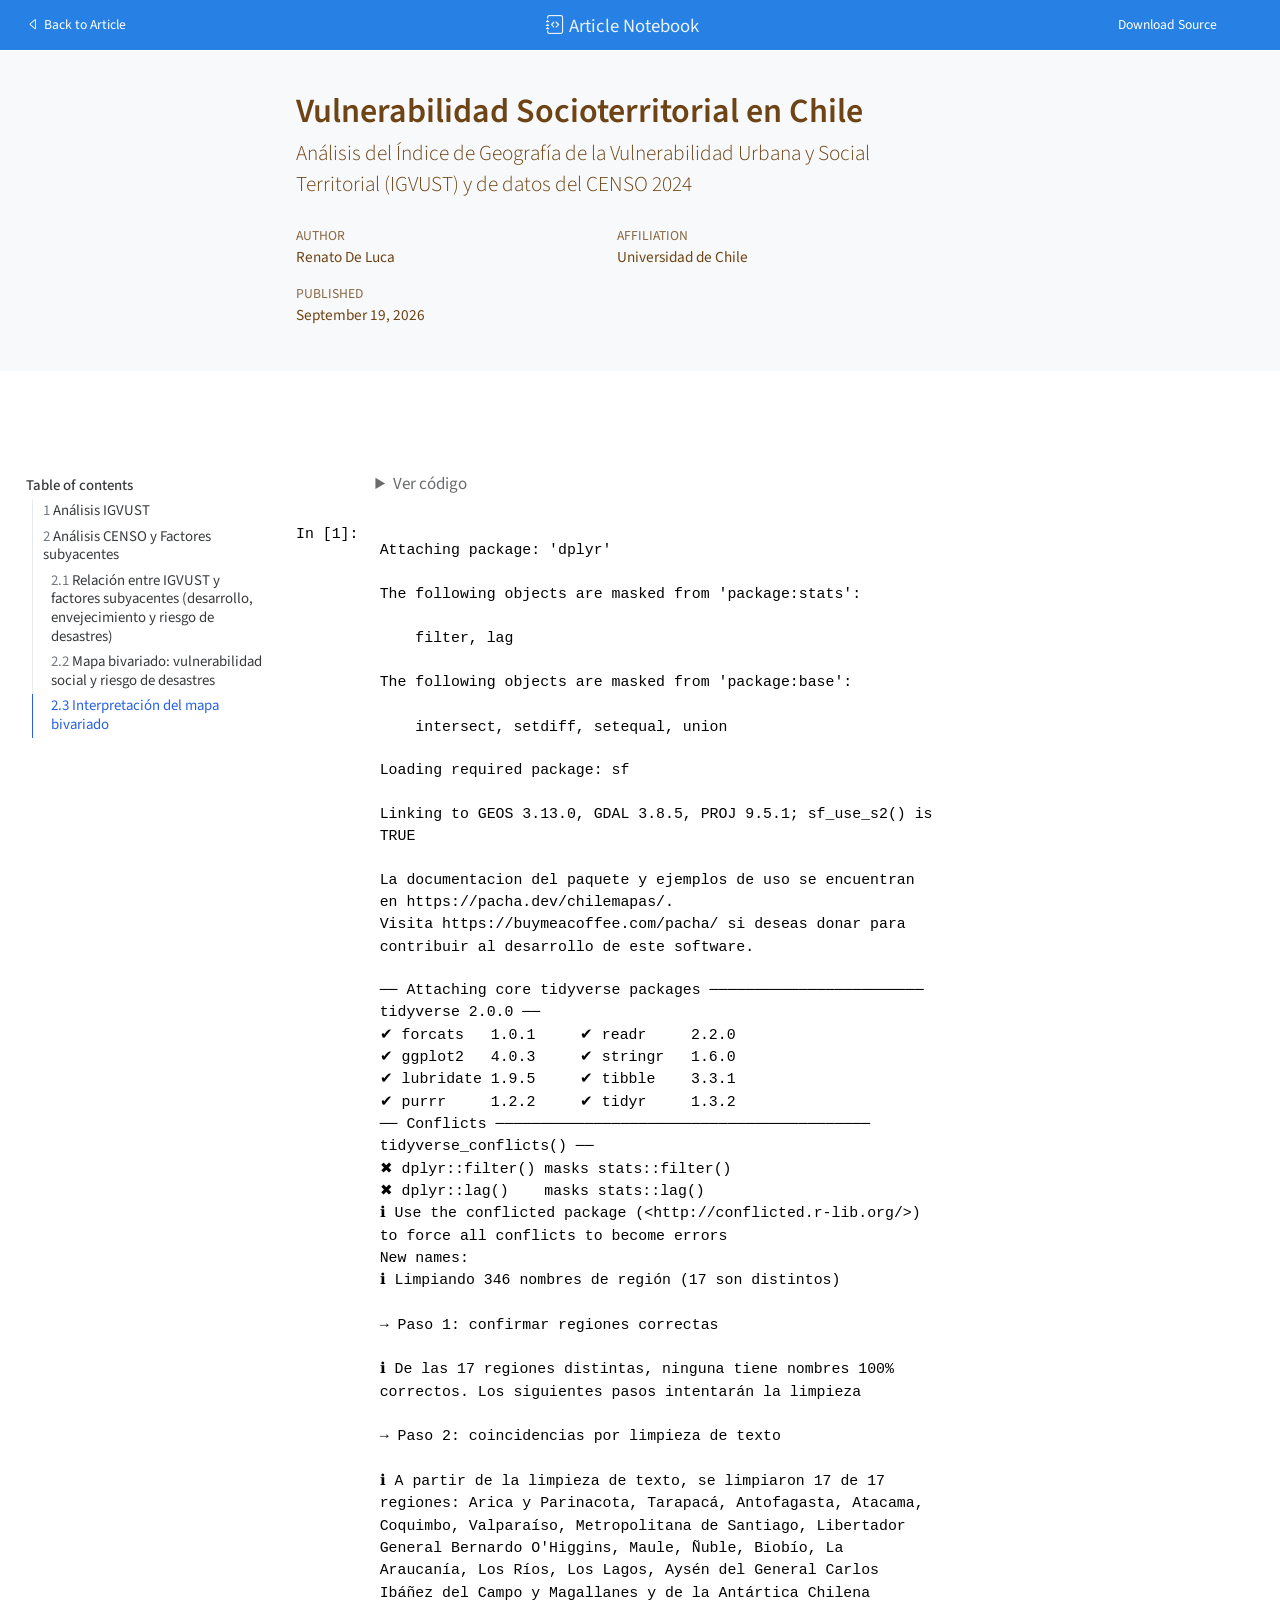
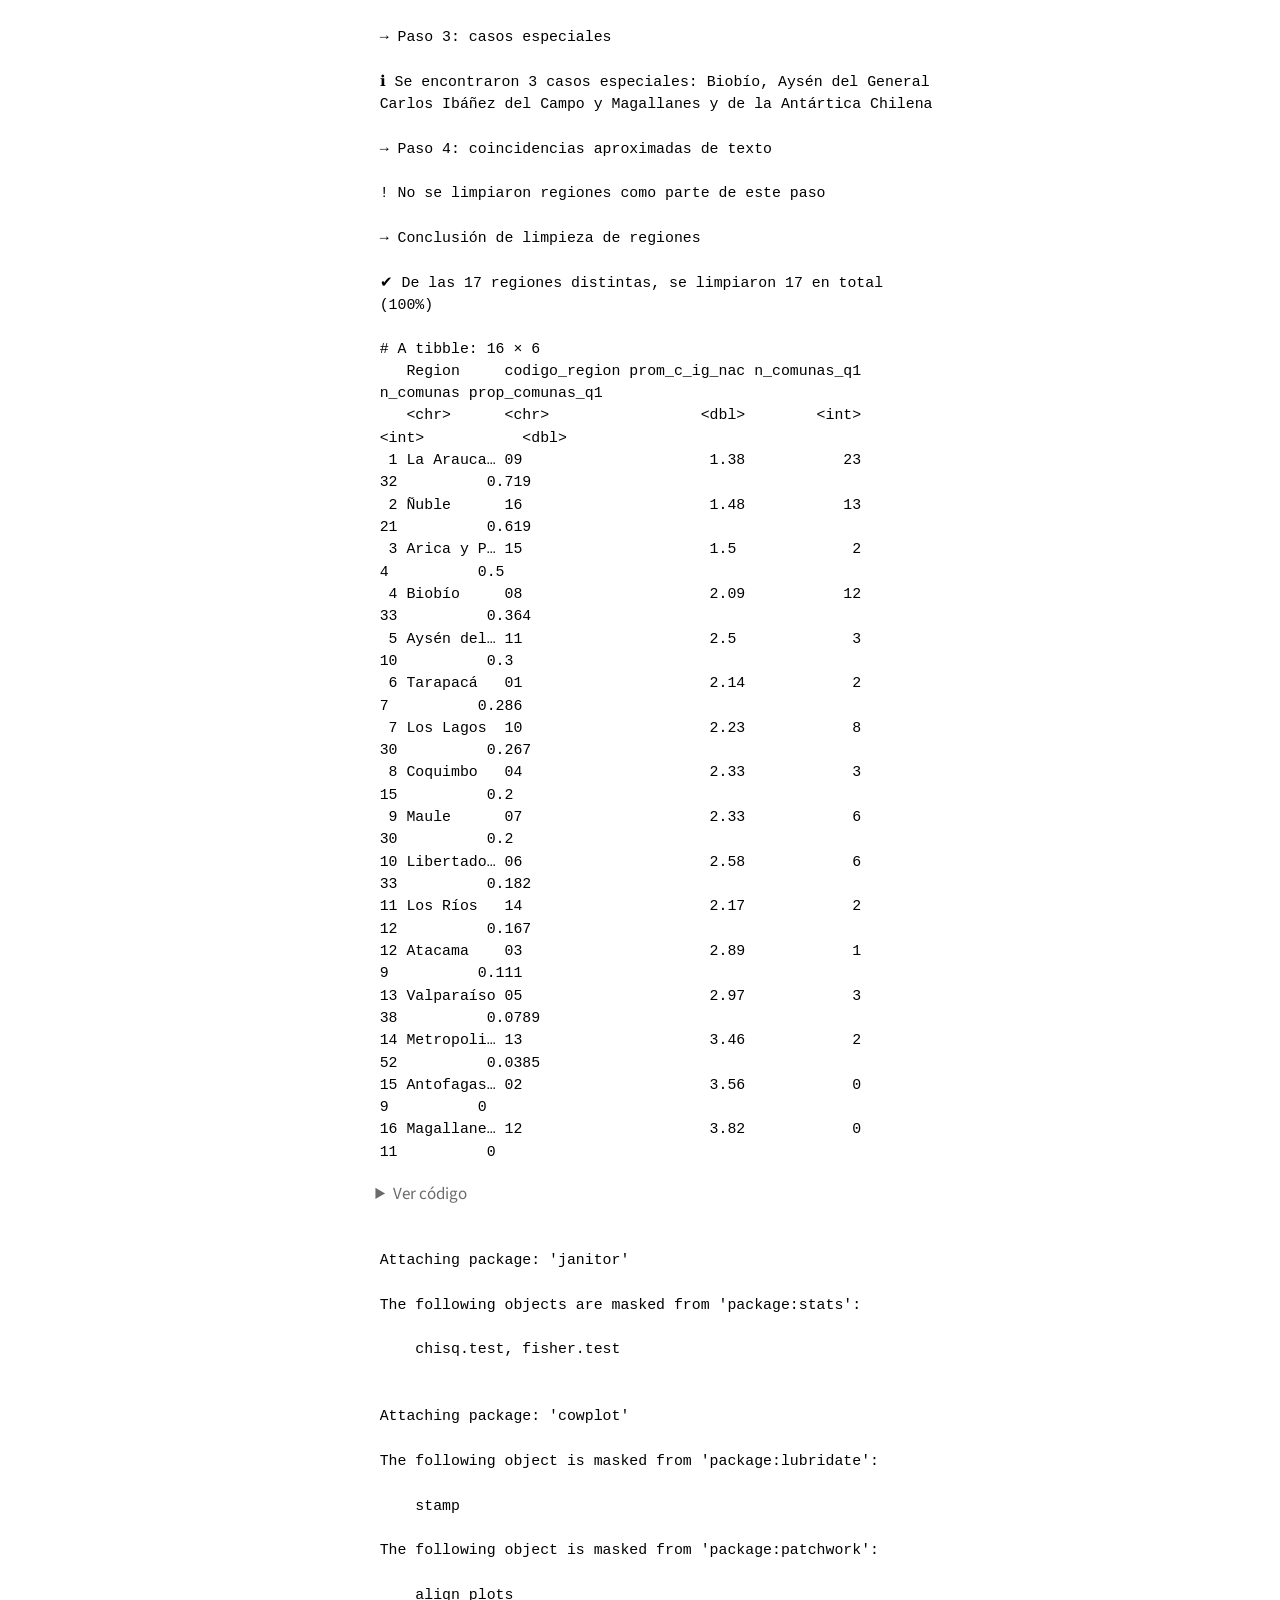
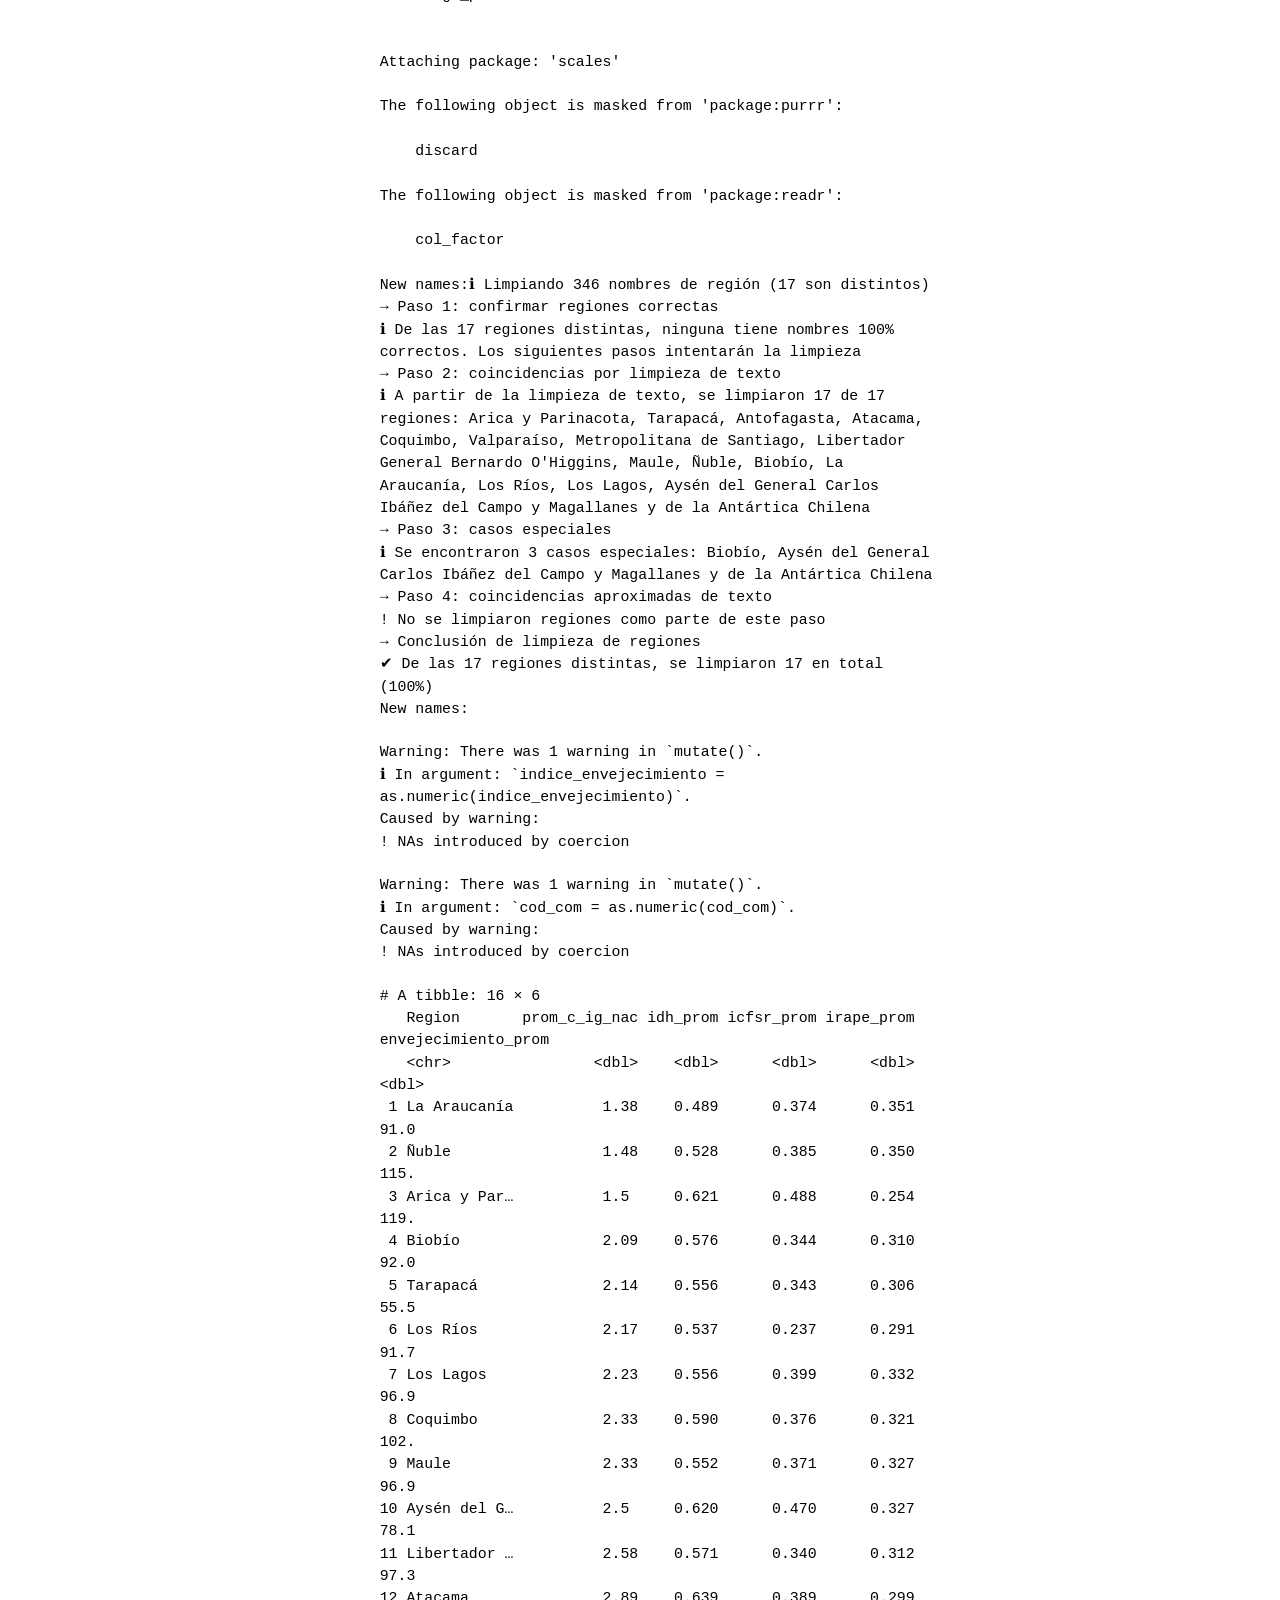
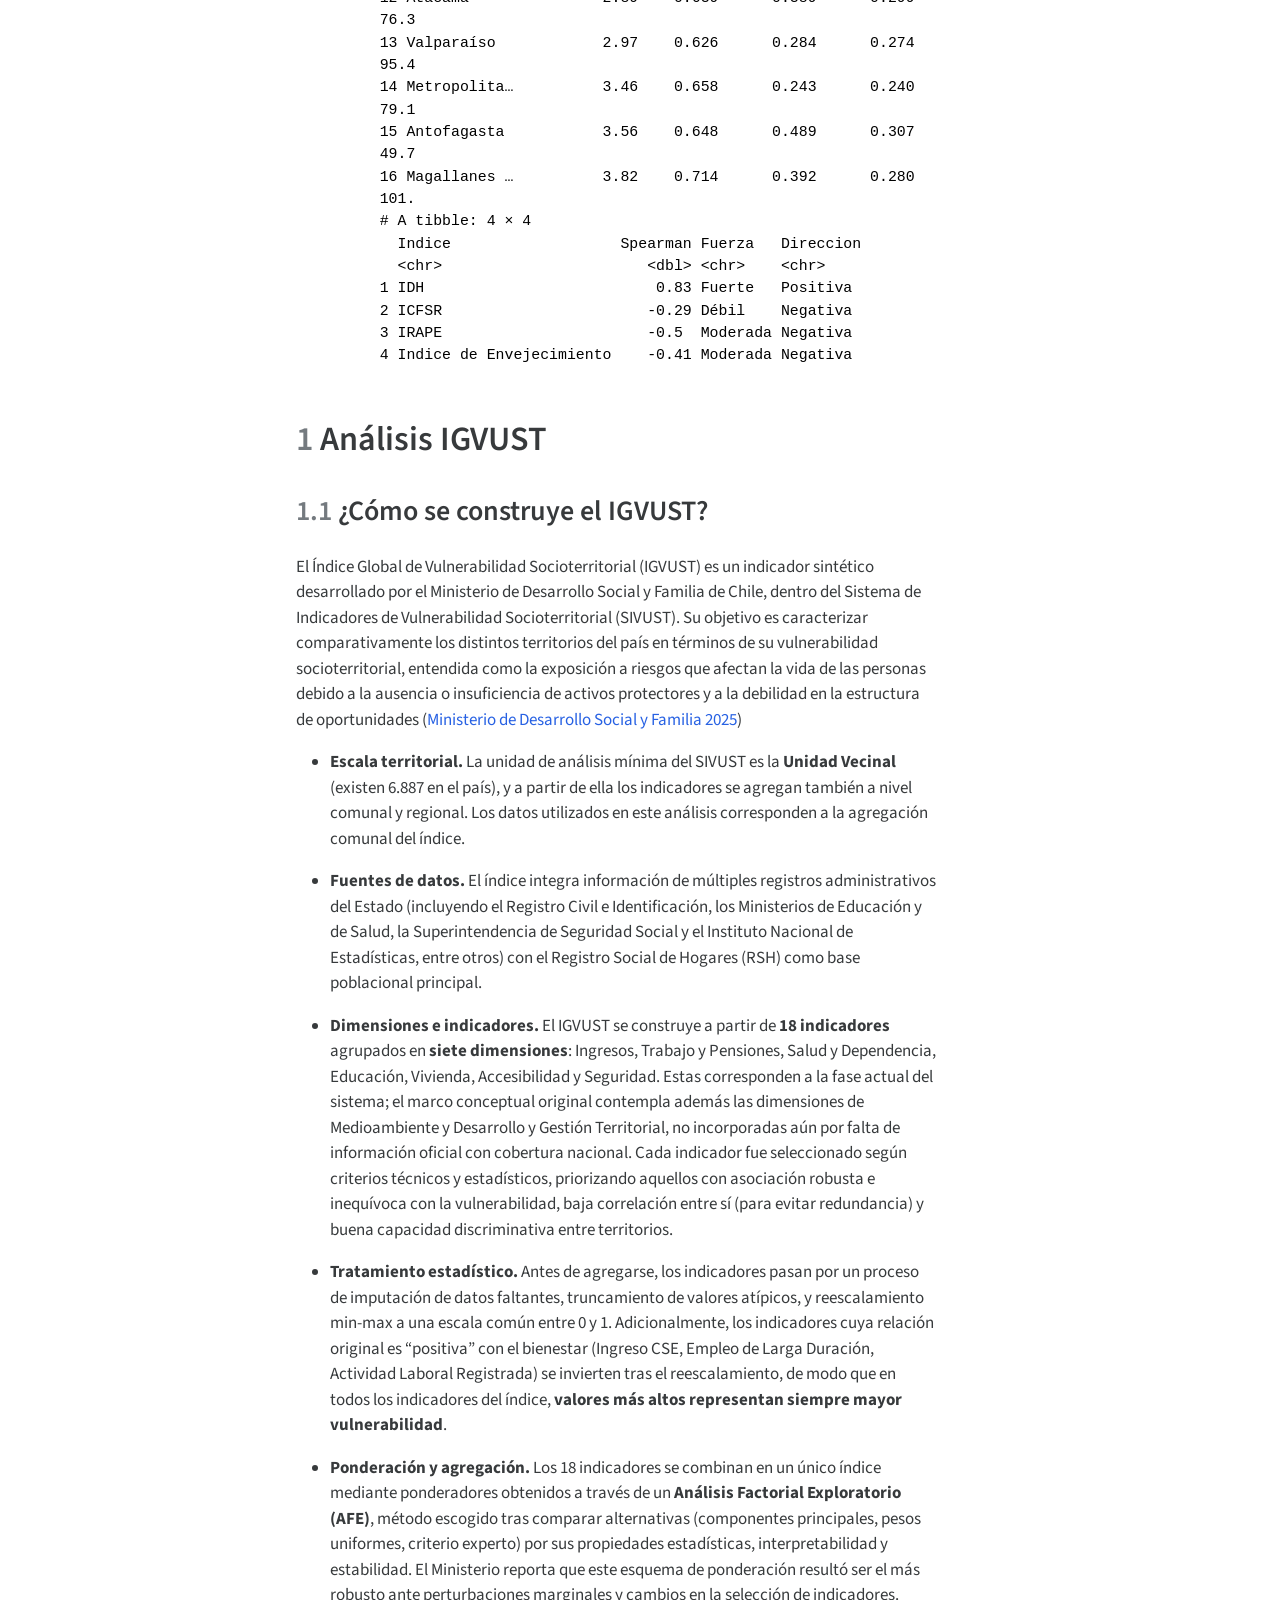
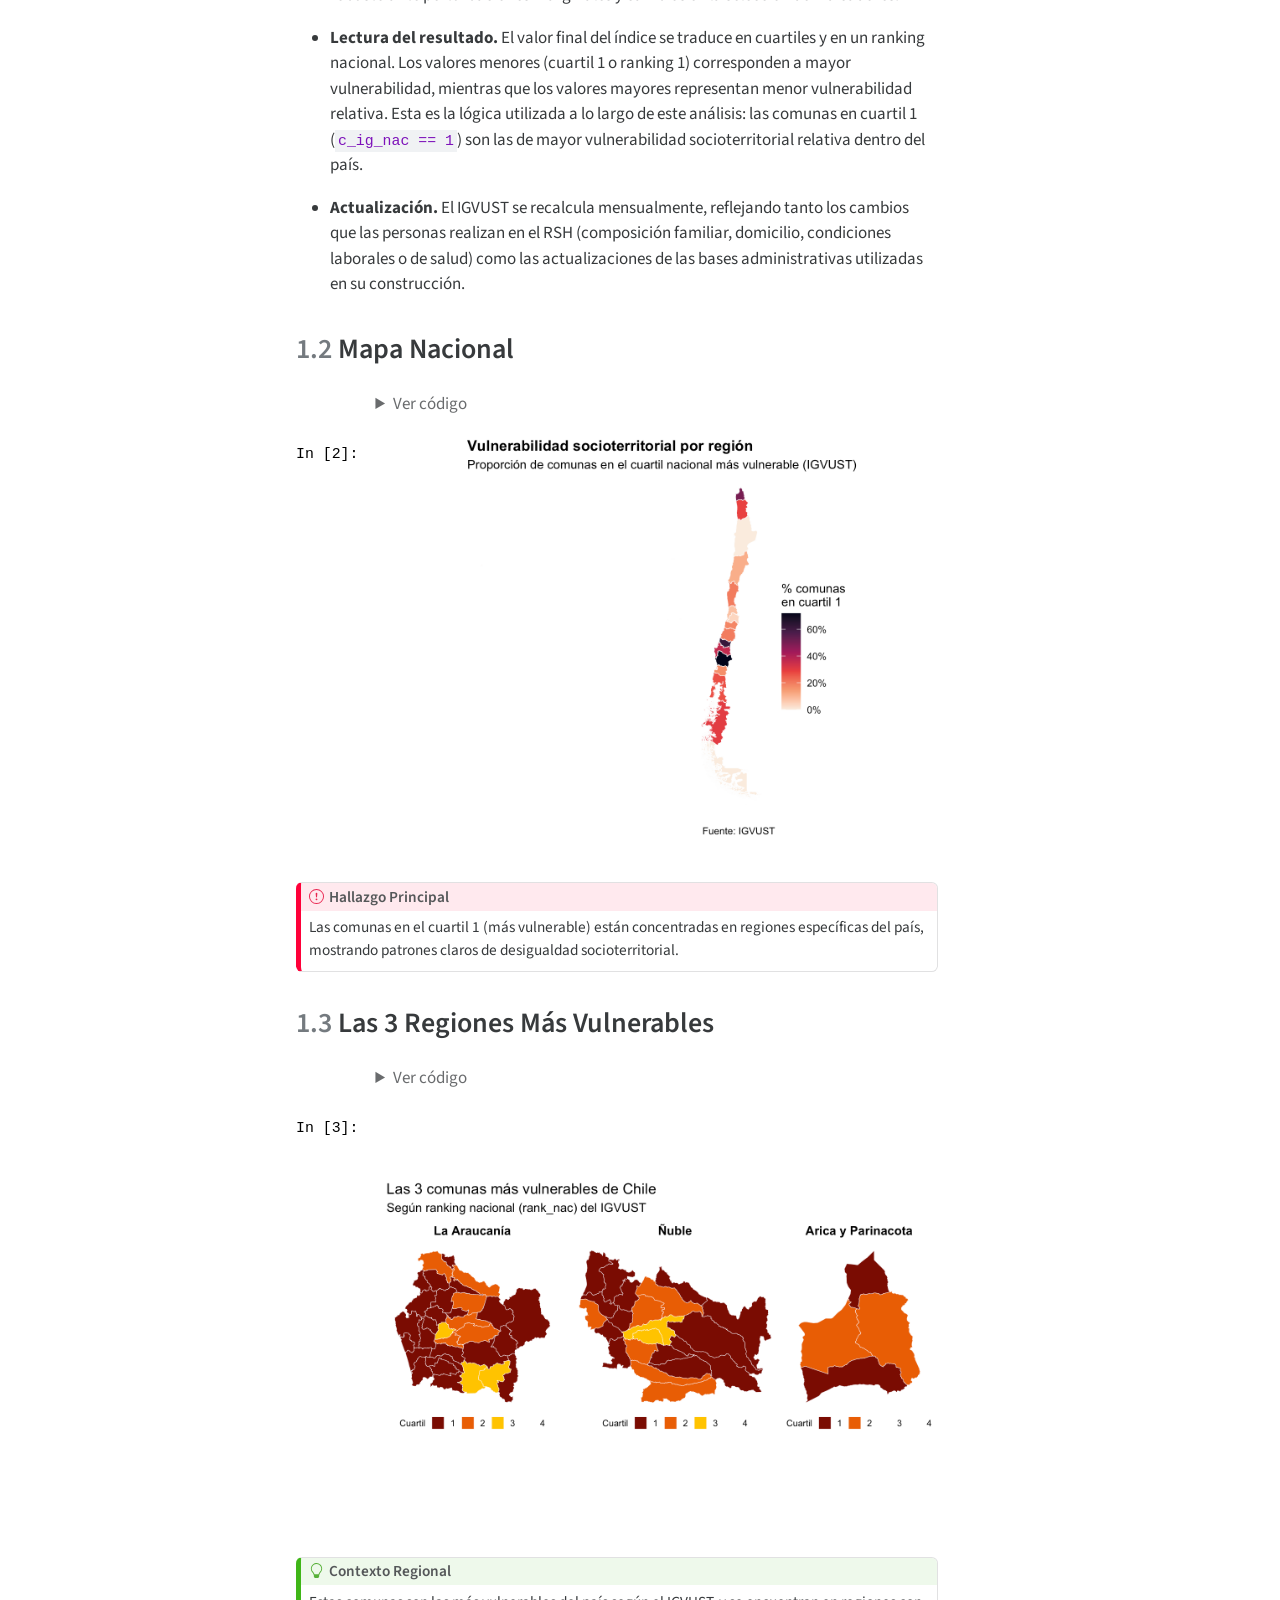
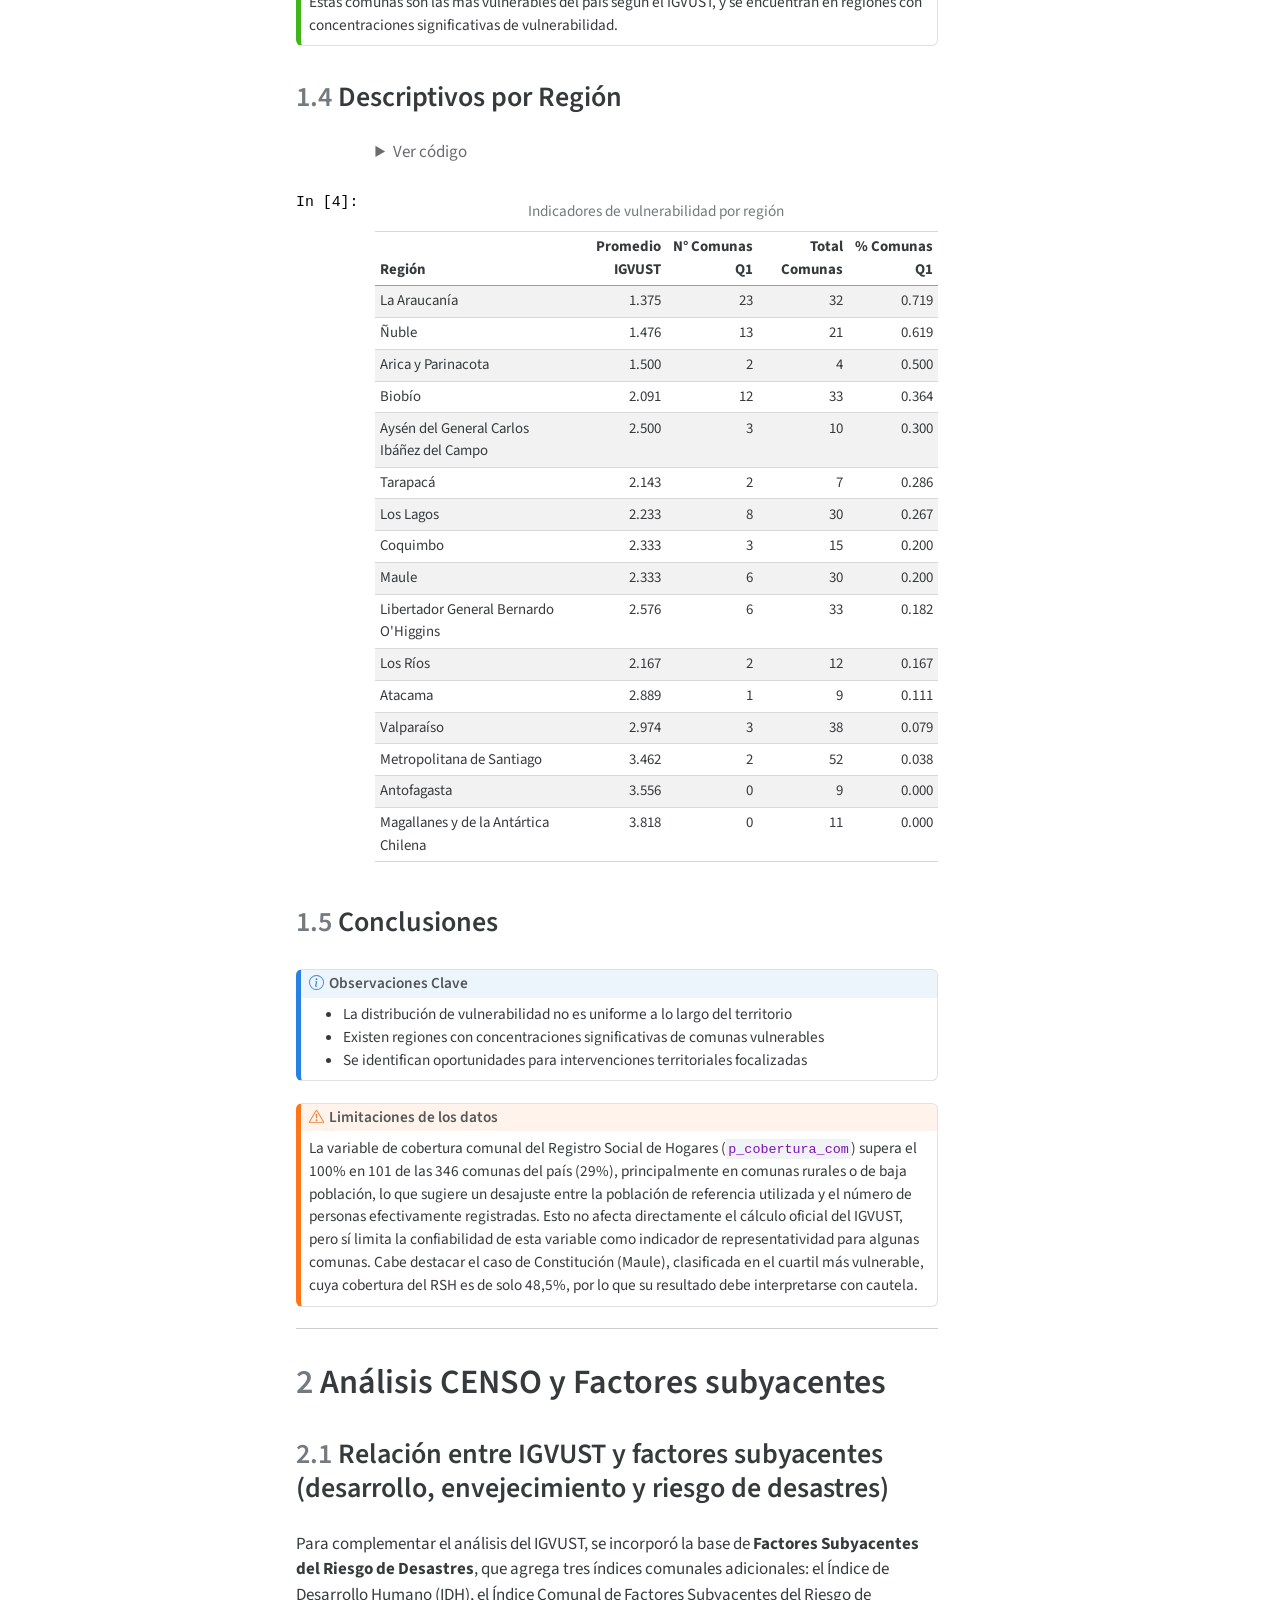
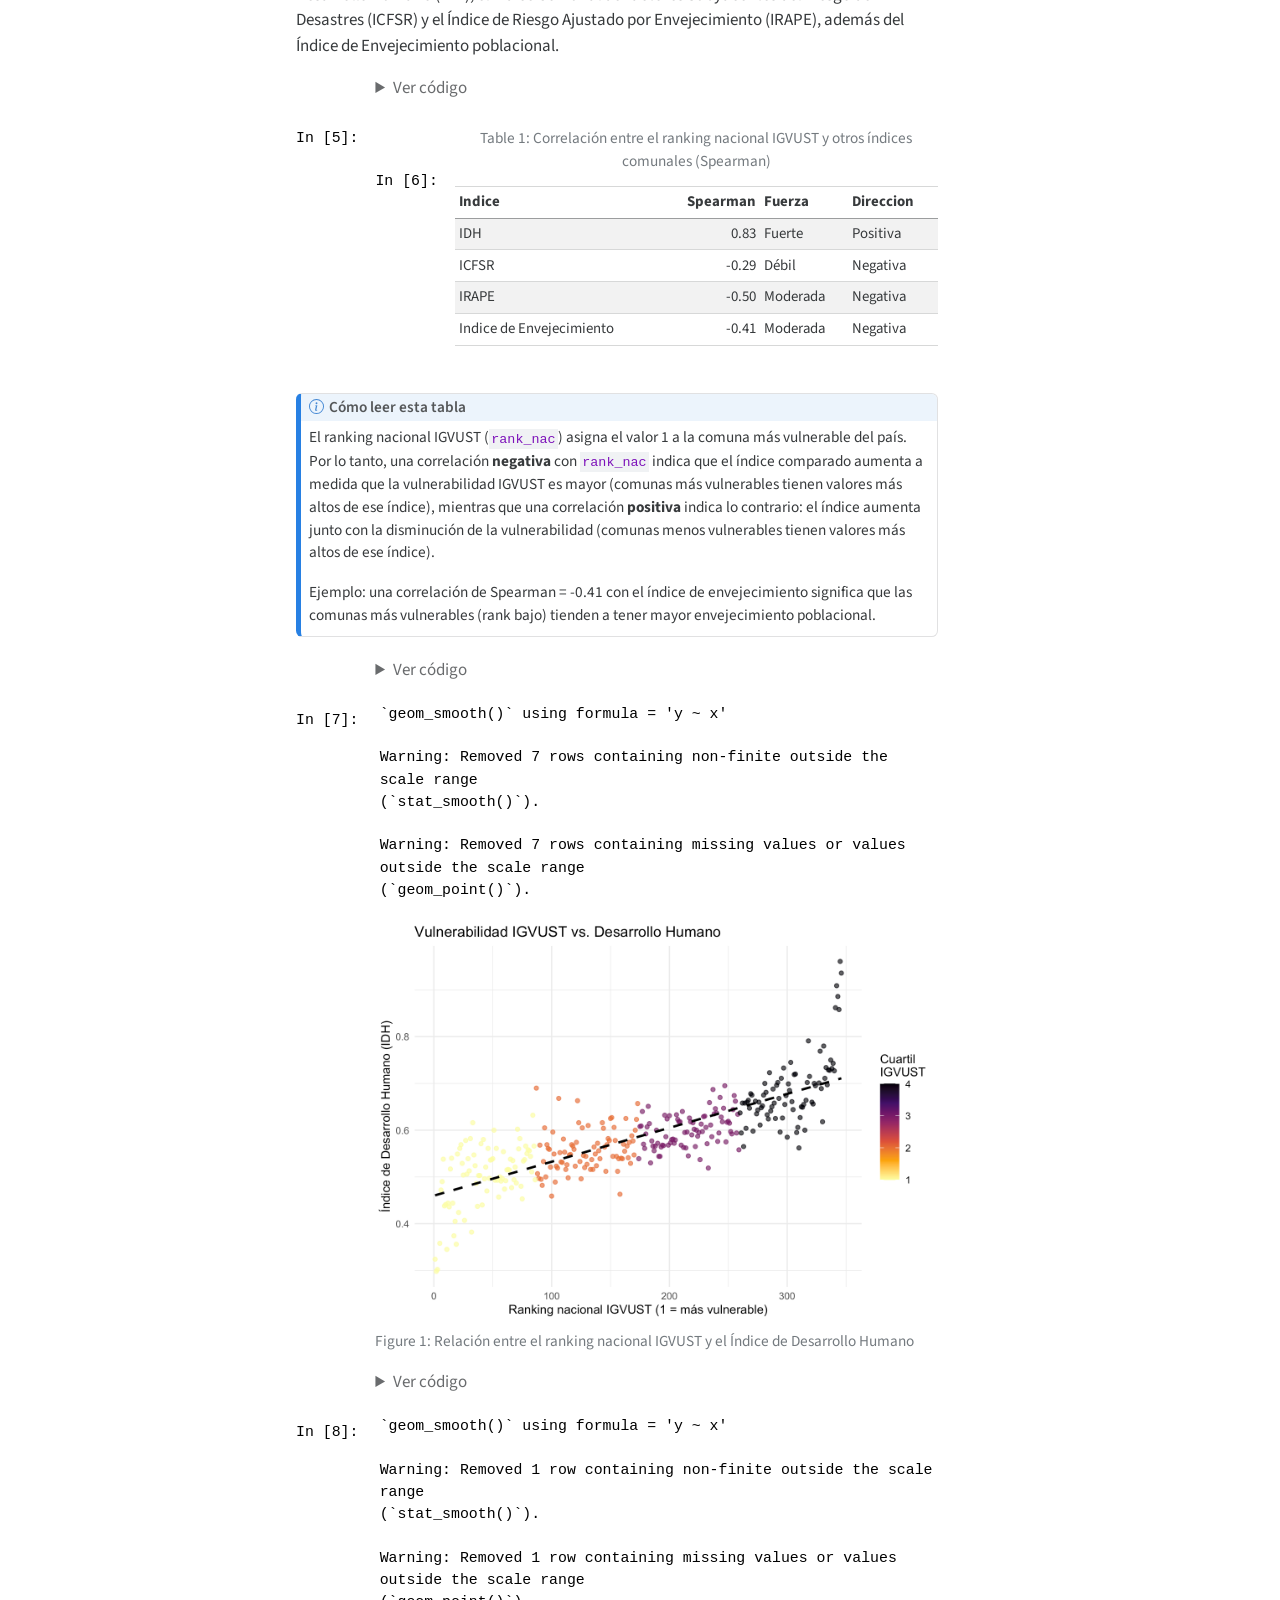
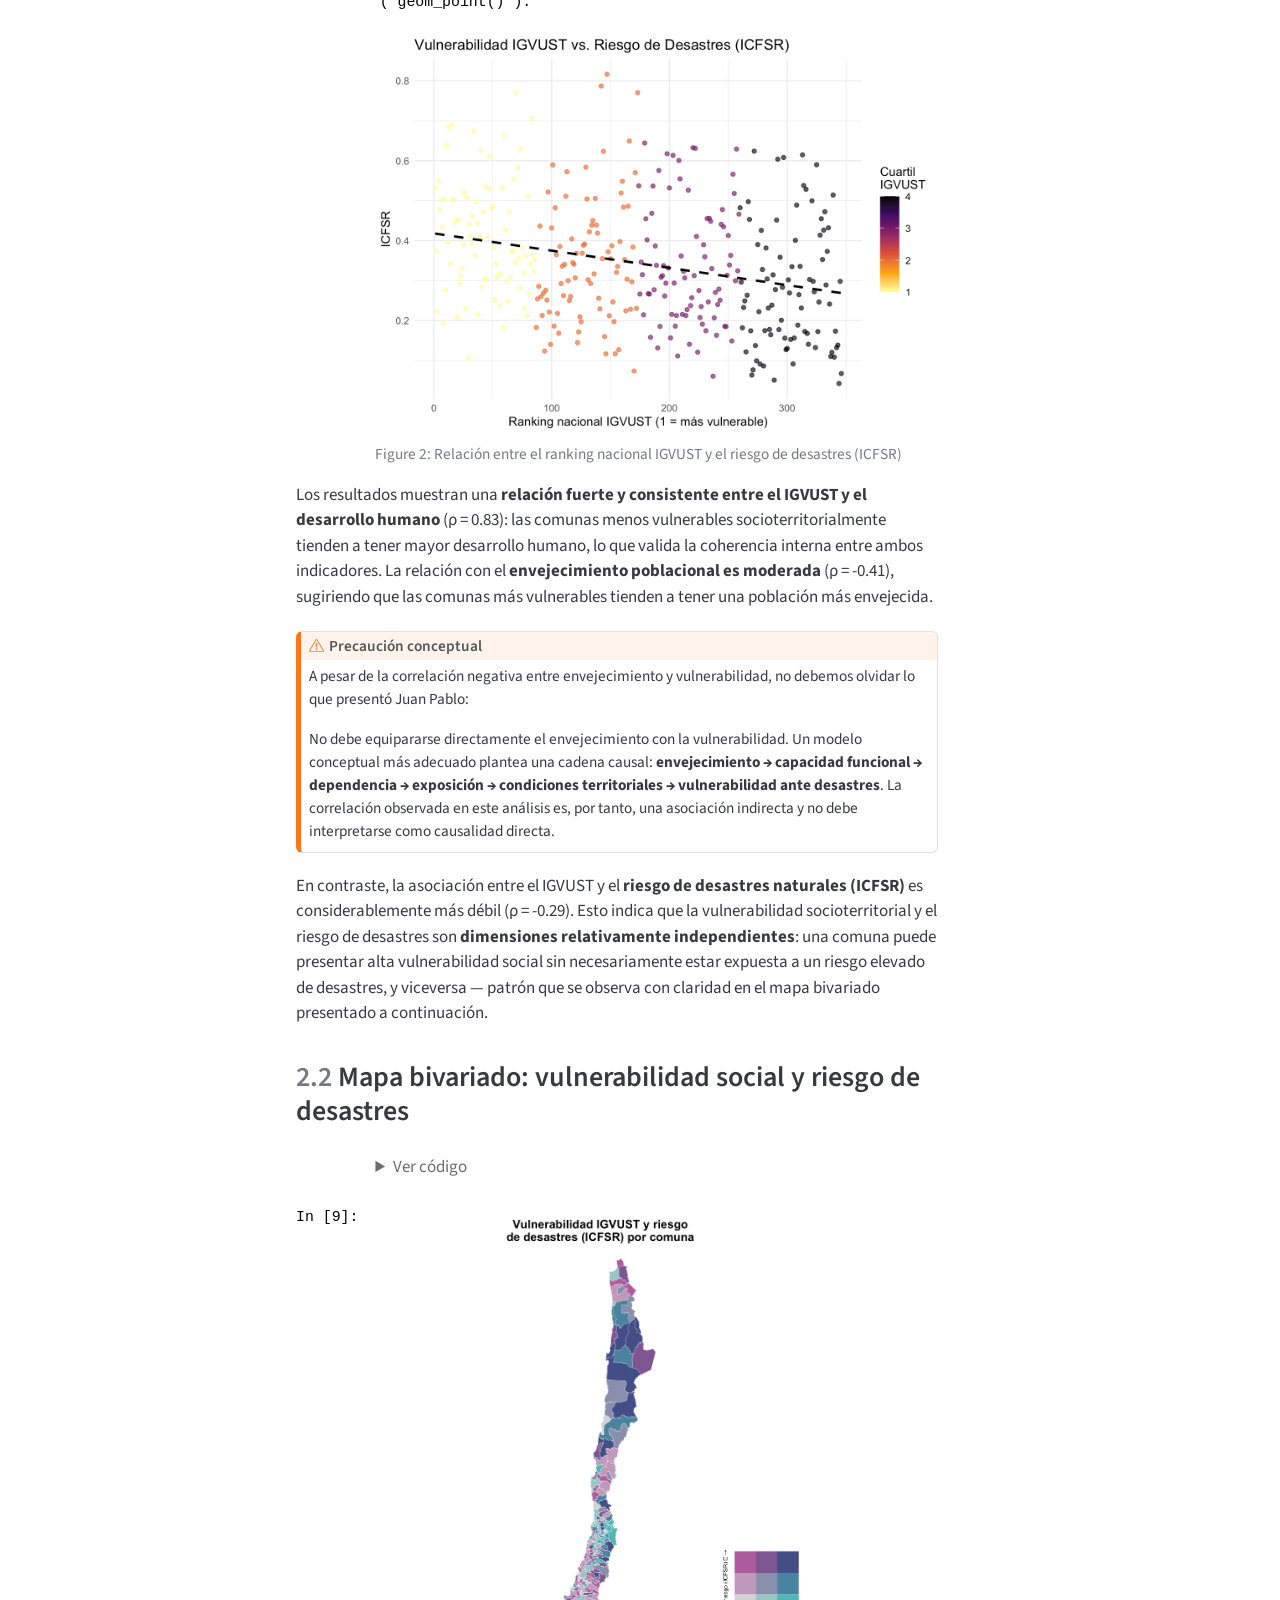
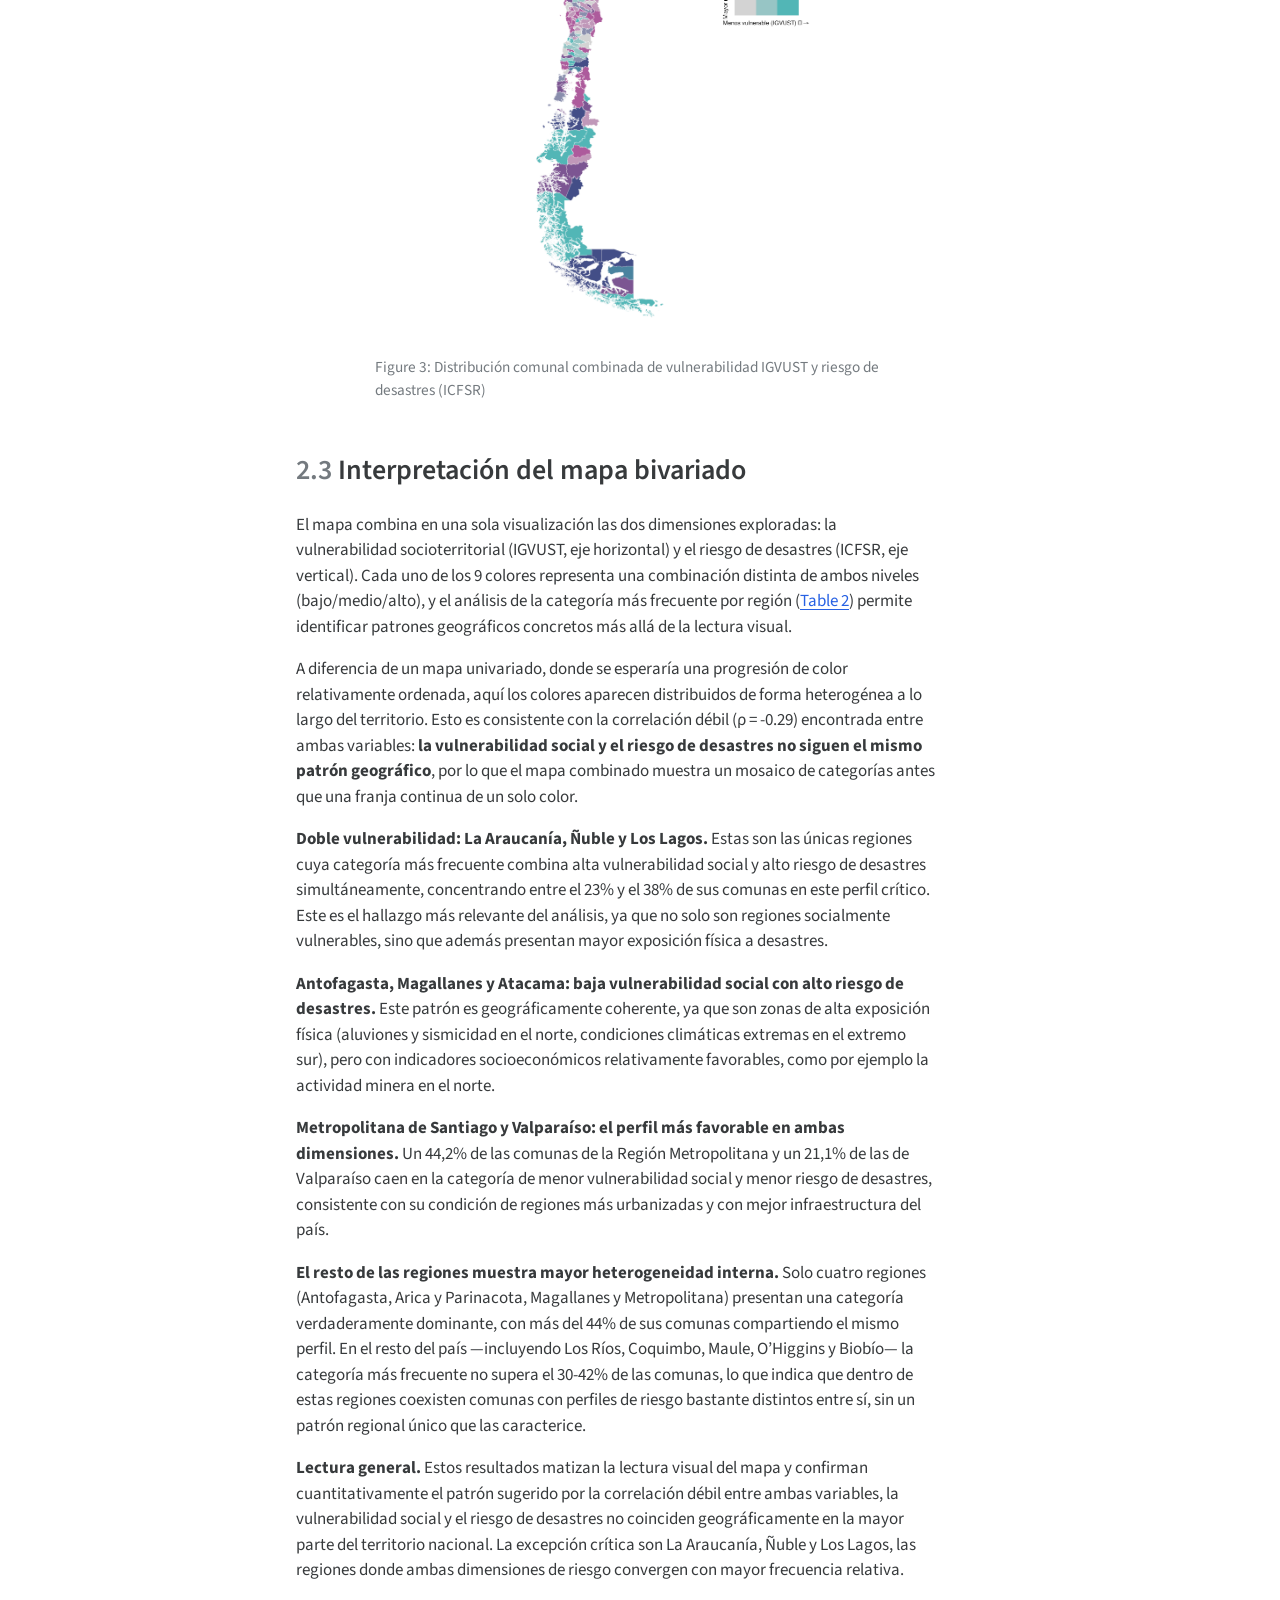
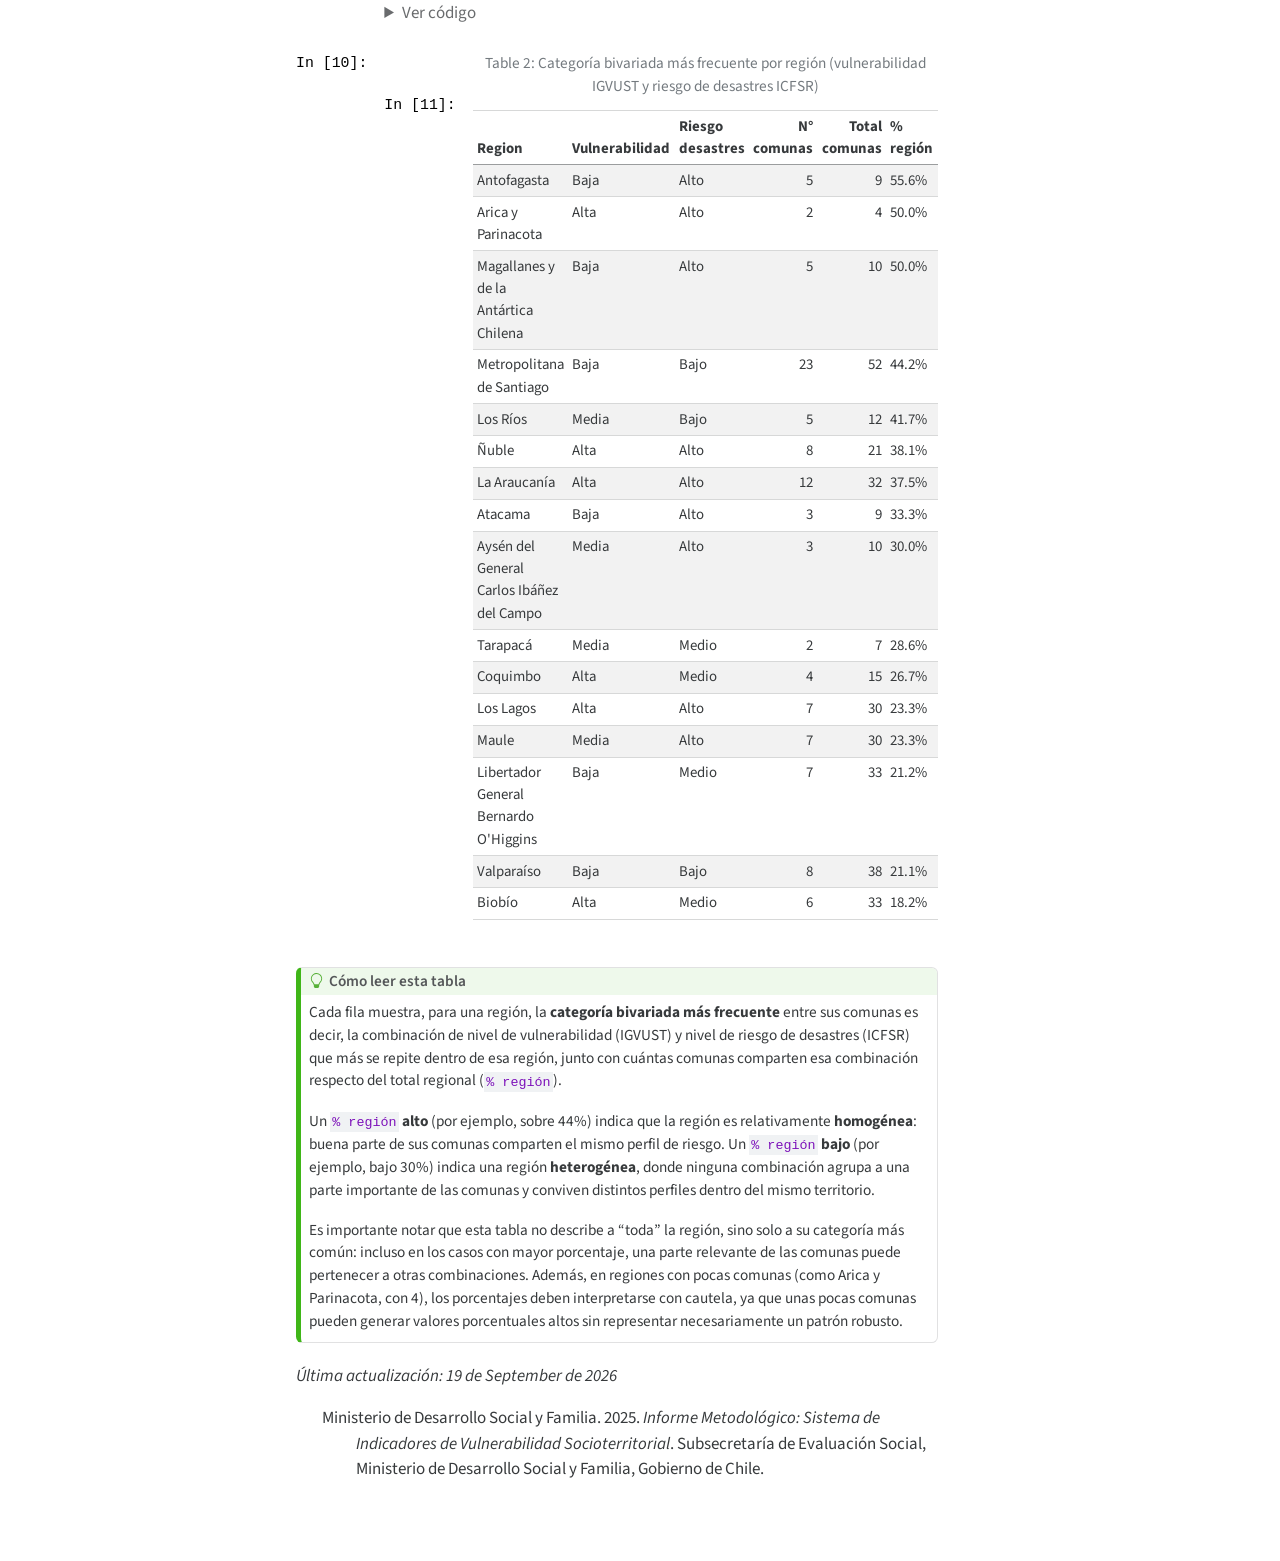
==== commit 464fc399: "." ====
--- a/docs/index-preview.html
+++ b/docs/index-preview.html
@@ -5,7 +5,7 @@
 
     <meta name="viewport" content="width=device-width, initial-scale=1.0, user-scalable=yes">
 
-    <meta name="dcterms.date" content="2026-09-16">
+    <meta name="dcterms.date" content="2026-09-19">
 
     <title>Vulnerabilidad Socioterritorial en Chile</title>
     <style>
@@ -211,10 +211,10 @@
 </style>  
       <meta name="citation_title" content="Vulnerabilidad Socioterritorial en Chile">
 <meta name="citation_author" content="Renato De Luca">
-<meta name="citation_publication_date" content="2026-09-16">
-<meta name="citation_cover_date" content="2026-09-16">
+<meta name="citation_publication_date" content="2026-09-19">
+<meta name="citation_cover_date" content="2026-09-19">
 <meta name="citation_year" content="2026">
-<meta name="citation_online_date" content="2026-09-16">
+<meta name="citation_online_date" content="2026-09-19">
 <meta name="citation_language" content="en">
 <meta name="citation_reference" content="citation_title=From mandates to mechanisms: Institutional vulnerability, decentralized governance, and the challenges of local disaster risk reduction implementation;,citation_author=I. Alcántara-Ayala;,citation_author=et al.;,citation_publication_date=2025;,citation_cover_date=2025;,citation_year=2025;,citation_journal_title=International Journal of Disaster Risk Science;">
 <meta name="citation_reference" content="citation_title=Los adultos mayores y las catástrofes: Preparación y respuesta;,citation_author=American Association for Geriatric Psychiatry [AAGP];,citation_publication_date=2024;,citation_cover_date=2024;,citation_year=2024;">
@@ -460,7 +460,7 @@
                 <div>
             <div class="quarto-title-meta-heading">Published</div>
             <div class="quarto-title-meta-contents">
-              <p class="date">September 16, 2026</p>
+              <p class="date">September 19, 2026</p>
             </div>
           </div>
           
@@ -663,7 +663,14 @@
 13 Valparaíso            2.97    0.626      0.284      0.274                95.4
 14 Metropolita…          3.46    0.658      0.243      0.240                79.1
 15 Antofagasta           3.56    0.648      0.489      0.307                49.7
-16 Magallanes …          3.82    0.714      0.392      0.280               101. </code></pre>
+16 Magallanes …          3.82    0.714      0.392      0.280               101. 
+# A tibble: 4 × 4
+  Indice                   Spearman Fuerza   Direccion
+  &lt;chr&gt;                       &lt;dbl&gt; &lt;chr&gt;    &lt;chr&gt;    
+1 IDH                          0.83 Fuerte   Positiva 
+2 ICFSR                       -0.29 Débil    Negativa 
+3 IRAPE                       -0.5  Moderada Negativa 
+4 Indice de Envejecimiento    -0.41 Moderada Negativa </code></pre>
 </div>
 </div></div>
 <section id="análisis-igvust" class="level1" data-number="1">
@@ -929,63 +936,50 @@
 <div class="cell-container code-fold"><div class="cell-decorator"><pre>In [5]:</pre></div><div class="cell">
 <details class="code-fold">
 <summary>Ver código</summary>
-<div class="code-copy-outer-scaffold"><div class="sourceCode cell-code" id="cb18"><pre class="sourceCode r code-with-copy"><code class="sourceCode r"><span id="cb18-1"><a href="#cb18-1" aria-hidden="true" tabindex="-1"></a>tabla_correlaciones <span class="ot">&lt;-</span> tibble<span class="sc">::</span><span class="fu">tibble</span>(</span>
-<span id="cb18-2"><a href="#cb18-2" aria-hidden="true" tabindex="-1"></a>  Í<span class="at">ndice =</span> <span class="fu">c</span>(<span class="st">"IDH"</span>, <span class="st">"ICFSR"</span>, <span class="st">"IRAPE"</span>, <span class="st">"Índice de Envejecimiento"</span>),</span>
-<span id="cb18-3"><a href="#cb18-3" aria-hidden="true" tabindex="-1"></a>  <span class="at">Pearson =</span> <span class="fu">c</span>(<span class="fl">0.80</span>, <span class="sc">-</span><span class="fl">0.28</span>, <span class="sc">-</span><span class="fl">0.53</span>, <span class="sc">-</span><span class="fl">0.37</span>),</span>
-<span id="cb18-4"><a href="#cb18-4" aria-hidden="true" tabindex="-1"></a>  <span class="at">Spearman =</span> <span class="fu">c</span>(<span class="fl">0.83</span>, <span class="sc">-</span><span class="fl">0.29</span>, <span class="sc">-</span><span class="fl">0.50</span>, <span class="sc">-</span><span class="fl">0.41</span>),</span>
-<span id="cb18-5"><a href="#cb18-5" aria-hidden="true" tabindex="-1"></a>  <span class="at">Fuerza =</span> <span class="fu">c</span>(<span class="st">"Fuerte"</span>, <span class="st">"Débil"</span>, <span class="st">"Moderada"</span>, <span class="st">"Moderada"</span>),</span>
-<span id="cb18-6"><a href="#cb18-6" aria-hidden="true" tabindex="-1"></a>  Dirección <span class="ot">=</span> <span class="fu">c</span>(<span class="st">"Positiva"</span>, <span class="st">"Negativa"</span>, <span class="st">"Negativa"</span>, <span class="st">"Negativa"</span>)</span>
-<span id="cb18-7"><a href="#cb18-7" aria-hidden="true" tabindex="-1"></a>)</span>
-<span id="cb18-8"><a href="#cb18-8" aria-hidden="true" tabindex="-1"></a></span>
-<span id="cb18-9"><a href="#cb18-9" aria-hidden="true" tabindex="-1"></a>tabla_correlaciones <span class="sc">%&gt;%</span></span>
-<span id="cb18-10"><a href="#cb18-10" aria-hidden="true" tabindex="-1"></a>  knitr<span class="sc">::</span><span class="fu">kable</span>(</span>
-<span id="cb18-11"><a href="#cb18-11" aria-hidden="true" tabindex="-1"></a>    <span class="at">caption =</span> <span class="st">"Correlación entre el ranking nacional IGVUST y otros índices comunales"</span>,</span>
-<span id="cb18-12"><a href="#cb18-12" aria-hidden="true" tabindex="-1"></a>    <span class="at">digits =</span> <span class="dv">2</span>,</span>
-<span id="cb18-13"><a href="#cb18-13" aria-hidden="true" tabindex="-1"></a>    <span class="at">format =</span> <span class="st">"html"</span></span>
-<span id="cb18-14"><a href="#cb18-14" aria-hidden="true" tabindex="-1"></a>  )</span></code></pre></div><button title="Copy to Clipboard" class="code-copy-button"><i class="bi"></i></button></div>
+<div class="code-copy-outer-scaffold"><div class="sourceCode cell-code" id="cb18"><pre class="sourceCode r code-with-copy"><code class="sourceCode r"><span id="cb18-1"><a href="#cb18-1" aria-hidden="true" tabindex="-1"></a>tabla_correlaciones <span class="sc">%&gt;%</span></span>
+<span id="cb18-2"><a href="#cb18-2" aria-hidden="true" tabindex="-1"></a>  knitr<span class="sc">::</span><span class="fu">kable</span>(</span>
+<span id="cb18-3"><a href="#cb18-3" aria-hidden="true" tabindex="-1"></a>    <span class="at">caption =</span> <span class="st">"Correlación entre el ranking nacional IGVUST y otros índices comunales (Spearman)"</span>,</span>
+<span id="cb18-4"><a href="#cb18-4" aria-hidden="true" tabindex="-1"></a>    <span class="at">digits =</span> <span class="dv">2</span>,</span>
+<span id="cb18-5"><a href="#cb18-5" aria-hidden="true" tabindex="-1"></a>    <span class="at">format =</span> <span class="st">"html"</span></span>
+<span id="cb18-6"><a href="#cb18-6" aria-hidden="true" tabindex="-1"></a>  )</span></code></pre></div><button title="Copy to Clipboard" class="code-copy-button"><i class="bi"></i></button></div>
 </details>
 <div class="cell-container"><div class="cell-decorator"><pre>In [6]:</pre></div><div id="tbl-correlaciones" class="cell quarto-float quarto-figure quarto-figure-center anchored">
 <figure class="quarto-float quarto-float-tbl figure">
 <figcaption class="quarto-float-caption-top quarto-float-caption quarto-float-tbl" id="tbl-correlaciones-caption-0ceaefa1-69ba-4598-a22c-09a6ac19f8ca">
-Table&nbsp;1: Correlación entre el ranking nacional IGVUST y otros índices comunales
+Table&nbsp;1: Correlación entre el ranking nacional IGVUST y otros índices comunales (Spearman)
 </figcaption>
 <div aria-describedby="tbl-correlaciones-caption-0ceaefa1-69ba-4598-a22c-09a6ac19f8ca">
 <div class="cell-output-display">
 <table class="cell caption-top table table-sm table-striped small">
 <thead>
 <tr class="header">
-<th style="text-align: left;" data-quarto-table-cell-role="th">Índice</th>
-<th style="text-align: right;" data-quarto-table-cell-role="th">Pearson</th>
+<th style="text-align: left;" data-quarto-table-cell-role="th">Indice</th>
 <th style="text-align: right;" data-quarto-table-cell-role="th">Spearman</th>
 <th style="text-align: left;" data-quarto-table-cell-role="th">Fuerza</th>
-<th style="text-align: left;" data-quarto-table-cell-role="th">Dirección</th>
+<th style="text-align: left;" data-quarto-table-cell-role="th">Direccion</th>
 </tr>
 </thead>
 <tbody>
 <tr class="odd">
 <td style="text-align: left;">IDH</td>
-<td style="text-align: right;">0.80</td>
 <td style="text-align: right;">0.83</td>
 <td style="text-align: left;">Fuerte</td>
 <td style="text-align: left;">Positiva</td>
 </tr>
 <tr class="even">
 <td style="text-align: left;">ICFSR</td>
-<td style="text-align: right;">-0.28</td>
 <td style="text-align: right;">-0.29</td>
 <td style="text-align: left;">Débil</td>
 <td style="text-align: left;">Negativa</td>
 </tr>
 <tr class="odd">
 <td style="text-align: left;">IRAPE</td>
-<td style="text-align: right;">-0.53</td>
 <td style="text-align: right;">-0.50</td>
 <td style="text-align: left;">Moderada</td>
 <td style="text-align: left;">Negativa</td>
 </tr>
 <tr class="even">
-<td style="text-align: left;">Índice de Envejecimiento</td>
-<td style="text-align: right;">-0.37</td>
+<td style="text-align: left;">Indice de Envejecimiento</td>
 <td style="text-align: right;">-0.41</td>
 <td style="text-align: left;">Moderada</td>
 <td style="text-align: left;">Negativa</td>
@@ -1007,7 +1001,8 @@
 </div>
 </div>
 <div class="callout-body-container callout-body">
-<p>El ranking nacional IGVUST (<code>rank_nac</code>) asigna el valor 1 a la comuna más vulnerable del país. Por lo tanto, una correlación <strong>positiva</strong> indica que el índice comparado aumenta junto con la disminución de la vulnerabilidad (comunas menos vulnerables tienen valores más altos de ese índice), mientras que una correlación <strong>negativa</strong> indica lo contrario: el índice aumenta a medida que la vulnerabilidad IGVUST es mayor.</p>
+<p>El ranking nacional IGVUST (<code>rank_nac</code>) asigna el valor 1 a la comuna más vulnerable del país. Por lo tanto, una correlación <strong>negativa</strong> con <code>rank_nac</code> indica que el índice comparado aumenta a medida que la vulnerabilidad IGVUST es mayor (comunas más vulnerables tienen valores más altos de ese índice), mientras que una correlación <strong>positiva</strong> indica lo contrario: el índice aumenta junto con la disminución de la vulnerabilidad (comunas menos vulnerables tienen valores más altos de ese índice).</p>
+<p>Ejemplo: una correlación de Spearman = -0.41 con el índice de envejecimiento significa que las comunas más vulnerables (rank bajo) tienden a tener mayor envejecimiento poblacional.</p>
 </div>
 </div>
 <div class="cell-container code-fold"><div class="cell-decorator"><pre>In [7]:</pre></div><div id="cell-fig-scatter-idh" class="cell">
@@ -1068,7 +1063,7 @@
 </div>
 </div>
 </div></div>
-<p>Los resultados muestran una <strong>relación fuerte y consistente entre el IGVUST y el desarrollo humano</strong> (r = 0.80, ρ = 0.83): las comunas menos vulnerables socioterritorialmente tienden a tener mayor desarrollo humano, lo que valida la coherencia interna entre ambos indicadores. La relación con el <strong>envejecimiento poblacional es moderada</strong> (ρ = -0.41), sugiriendo que las comunas más vulnerables tienden a tener una población más envejecida.</p>
+<p>Los resultados muestran una <strong>relación fuerte y consistente entre el IGVUST y el desarrollo humano</strong> (ρ = 0.83): las comunas menos vulnerables socioterritorialmente tienden a tener mayor desarrollo humano, lo que valida la coherencia interna entre ambos indicadores. La relación con el <strong>envejecimiento poblacional es moderada</strong> (ρ = -0.41), sugiriendo que las comunas más vulnerables tienden a tener una población más envejecida.</p>
 <div class="callout callout-style-default callout-warning callout-titled">
 <div class="callout-header d-flex align-content-center">
 <div class="callout-icon-container">
@@ -1083,7 +1078,7 @@
 <p>No debe equipararse directamente el envejecimiento con la vulnerabilidad. Un modelo conceptual más adecuado plantea una cadena causal: <strong>envejecimiento → capacidad funcional → dependencia → exposición → condiciones territoriales → vulnerabilidad ante desastres</strong>. La correlación observada en este análisis es, por tanto, una asociación indirecta y no debe interpretarse como causalidad directa.</p>
 </div>
 </div>
-<p>En contraste, la asociación entre el IGVUST y el <strong>riesgo de desastres naturales (ICFSR)</strong> es considerablemente más débil (r = -0.28, ρ = -0.29). Esto indica que la vulnerabilidad socioterritorial y el riesgo de desastres son <strong>dimensiones relativamente independientes</strong>: una comuna puede presentar alta vulnerabilidad social sin necesariamente estar expuesta a un riesgo elevado de desastres, y viceversa — patrón que se observa con claridad en el mapa bivariado presentado a continuación.</p>
+<p>En contraste, la asociación entre el IGVUST y el <strong>riesgo de desastres naturales (ICFSR)</strong> es considerablemente más débil (ρ = -0.29). Esto indica que la vulnerabilidad socioterritorial y el riesgo de desastres son <strong>dimensiones relativamente independientes</strong>: una comuna puede presentar alta vulnerabilidad social sin necesariamente estar expuesta a un riesgo elevado de desastres, y viceversa — patrón que se observa con claridad en el mapa bivariado presentado a continuación.</p>
 </section>
 <section id="mapa-bivariado-vulnerabilidad-social-y-riesgo-de-desastres" class="level2" data-number="2.2">
 <h2 data-number="2.2" class="anchored" data-anchor-id="mapa-bivariado-vulnerabilidad-social-y-riesgo-de-desastres"><span class="header-section-number">2.2</span> Mapa bivariado: vulnerabilidad social y riesgo de desastres</h2>
@@ -1132,7 +1127,7 @@
 <section id="interpretación-del-mapa-bivariado" class="level2" data-number="2.3">
 <h2 data-number="2.3" class="anchored" data-anchor-id="interpretación-del-mapa-bivariado"><span class="header-section-number">2.3</span> Interpretación del mapa bivariado</h2>
 <p>El mapa combina en una sola visualización las dos dimensiones exploradas: la vulnerabilidad socioterritorial (IGVUST, eje horizontal) y el riesgo de desastres (ICFSR, eje vertical). Cada uno de los 9 colores representa una combinación distinta de ambos niveles (bajo/medio/alto), y el análisis de la categoría más frecuente por región (<a href="#tbl-bivariada-regional" class="quarto-xref">Table&nbsp;2</a>) permite identificar patrones geográficos concretos más allá de la lectura visual.</p>
-<p>A diferencia de un mapa univariado, donde se esperaría una progresión de color relativamente ordenada, aquí los colores aparecen distribuidos de forma heterogénea a lo largo del territorio. Esto es consistente con la correlación débil (r = -0,28; ρ = -0,29) encontrada entre ambas variables: <strong>la vulnerabilidad social y el riesgo de desastres no siguen el mismo patrón geográfico</strong>, por lo que el mapa combinado muestra un mosaico de categorías antes que una franja continua de un solo color.</p>
+<p>A diferencia de un mapa univariado, donde se esperaría una progresión de color relativamente ordenada, aquí los colores aparecen distribuidos de forma heterogénea a lo largo del territorio. Esto es consistente con la correlación débil (ρ = -0.29) encontrada entre ambas variables: <strong>la vulnerabilidad social y el riesgo de desastres no siguen el mismo patrón geográfico</strong>, por lo que el mapa combinado muestra un mosaico de categorías antes que una franja continua de un solo color.</p>
 <p><strong>Doble vulnerabilidad: La Araucanía, Ñuble y Los Lagos.</strong> Estas son las únicas regiones cuya categoría más frecuente combina alta vulnerabilidad social y alto riesgo de desastres simultáneamente, concentrando entre el 23% y el 38% de sus comunas en este perfil crítico. Este es el hallazgo más relevante del análisis, ya que no solo son regiones socialmente vulnerables, sino que además presentan mayor exposición física a desastres.</p>
 <p><strong>Antofagasta, Magallanes y Atacama: baja vulnerabilidad social con alto riesgo de desastres.</strong> Este patrón es geográficamente coherente, ya que son zonas de alta exposición física (aluviones y sismicidad en el norte, condiciones climáticas extremas en el extremo sur), pero con indicadores socioeconómicos relativamente favorables, como por ejemplo la actividad minera en el norte.</p>
 <p><strong>Metropolitana de Santiago y Valparaíso: el perfil más favorable en ambas dimensiones.</strong> Un 44,2% de las comunas de la Región Metropolitana y un 21,1% de las de Valparaíso caen en la categoría de menor vulnerabilidad social y menor riesgo de desastres, consistente con su condición de regiones más urbanizadas y con mejor infraestructura del país.</p>
@@ -1316,7 +1311,7 @@
 <p>Es importante notar que esta tabla no describe a “toda” la región, sino solo a su categoría más común: incluso en los casos con mayor porcentaje, una parte relevante de las comunas puede pertenecer a otras combinaciones. Además, en regiones con pocas comunas (como Arica y Parinacota, con 4), los porcentajes deben interpretarse con cautela, ya que unas pocas comunas pueden generar valores porcentuales altos sin representar necesariamente un patrón robusto.</p>
 </div>
 </div>
-<p><em>Última actualización: 16 de September de 2026</em></p>
+<p><em>Última actualización: 19 de September de 2026</em></p>
 <div id="refs" class="references csl-bib-body hanging-indent" role="list">
 <div id="ref-minsoc_sivust_2025" class="csl-entry" role="listitem">
 Ministerio de Desarrollo Social y Familia. 2025. <em>Informe <span>Metodológico</span>: <span>Sistema</span> de <span>Indicadores</span> de <span>Vulnerabilidad Socioterritorial</span></em>. Subsecretaría de Evaluación Social, Ministerio de Desarrollo Social y Familia, Gobierno de Chile.
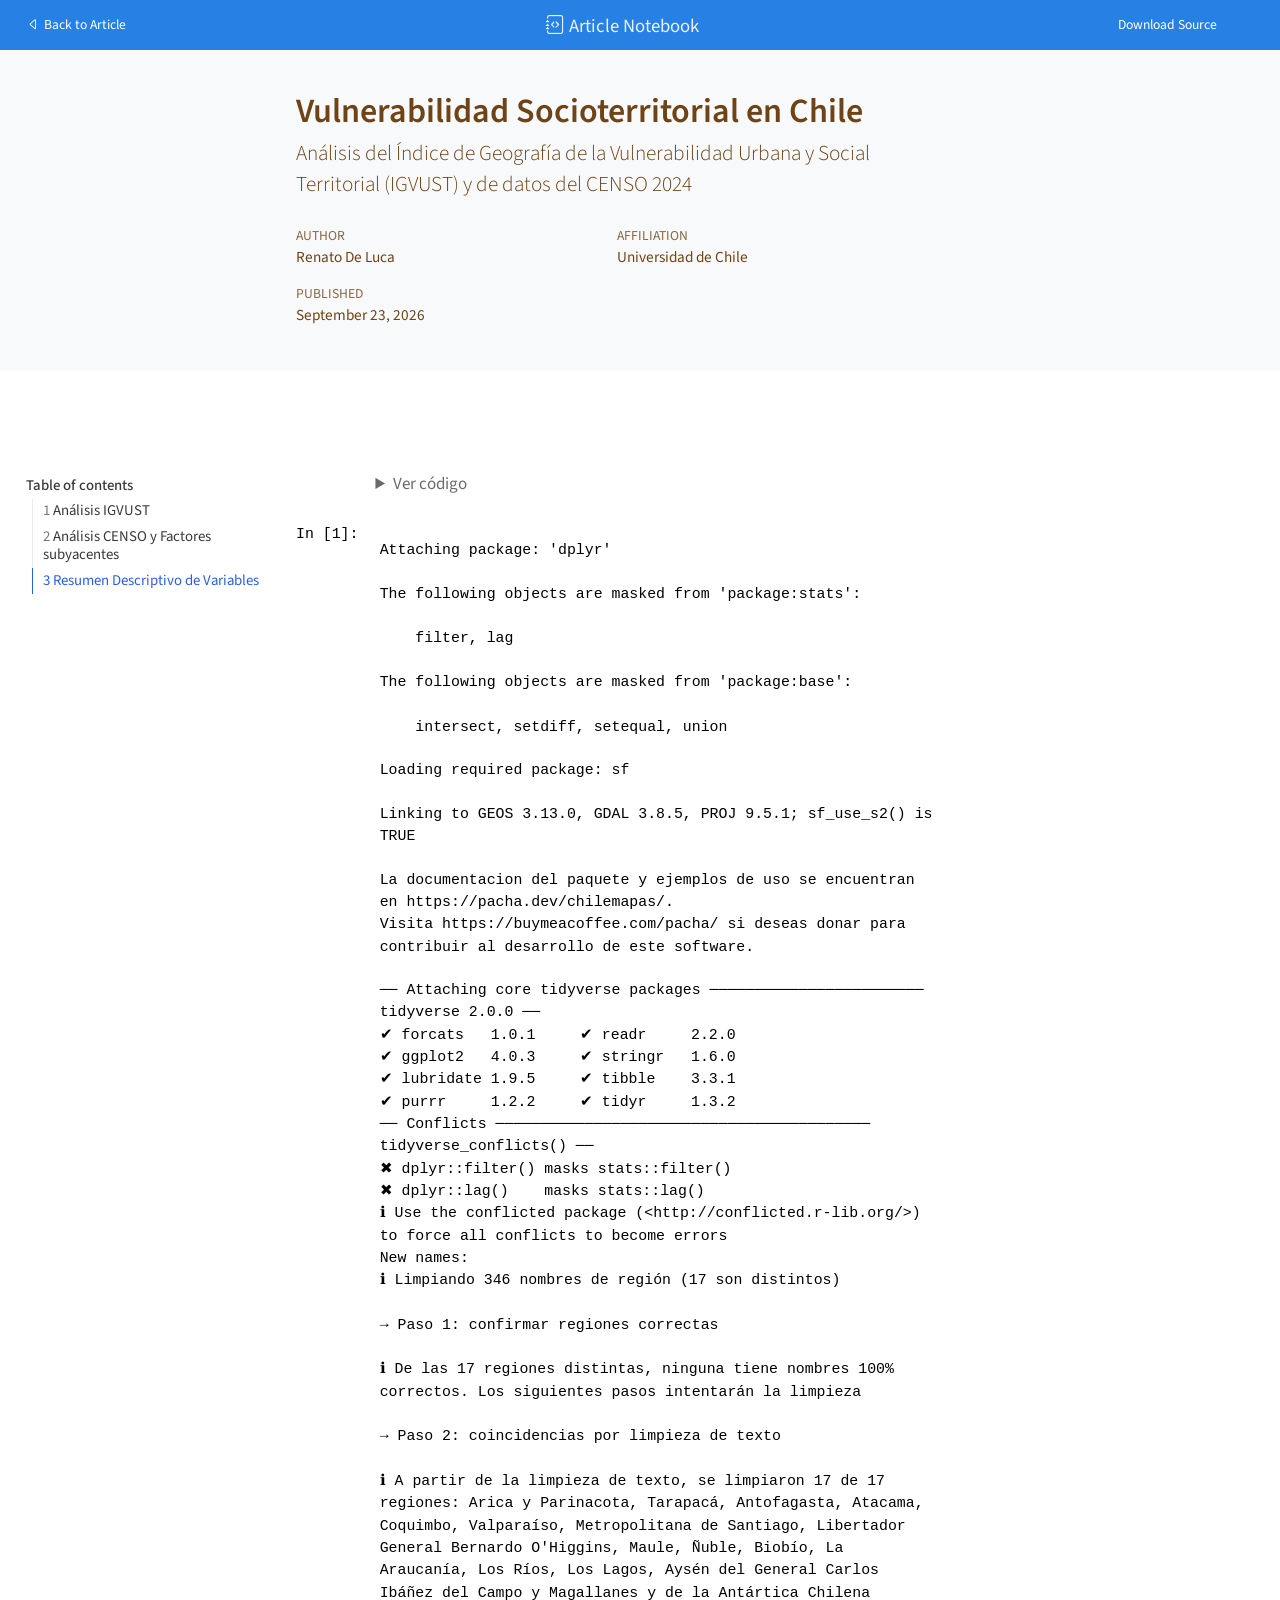
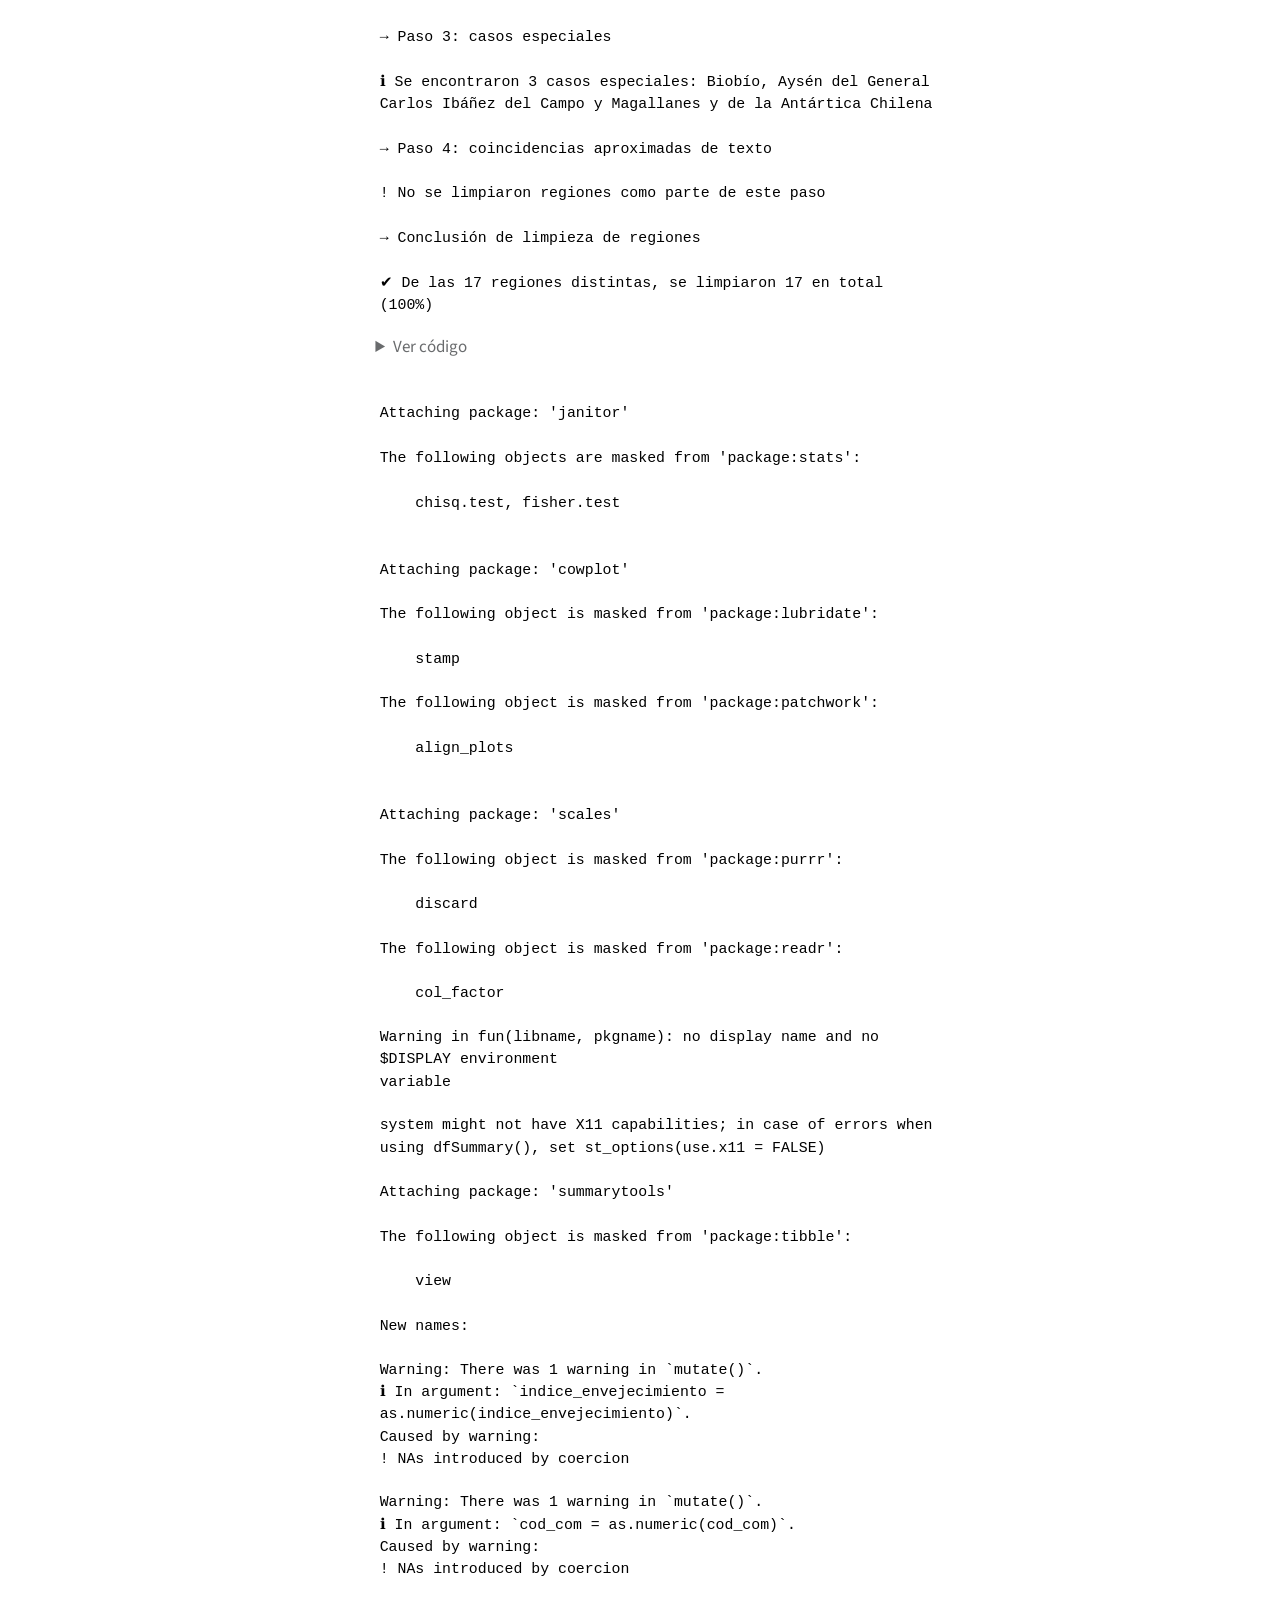
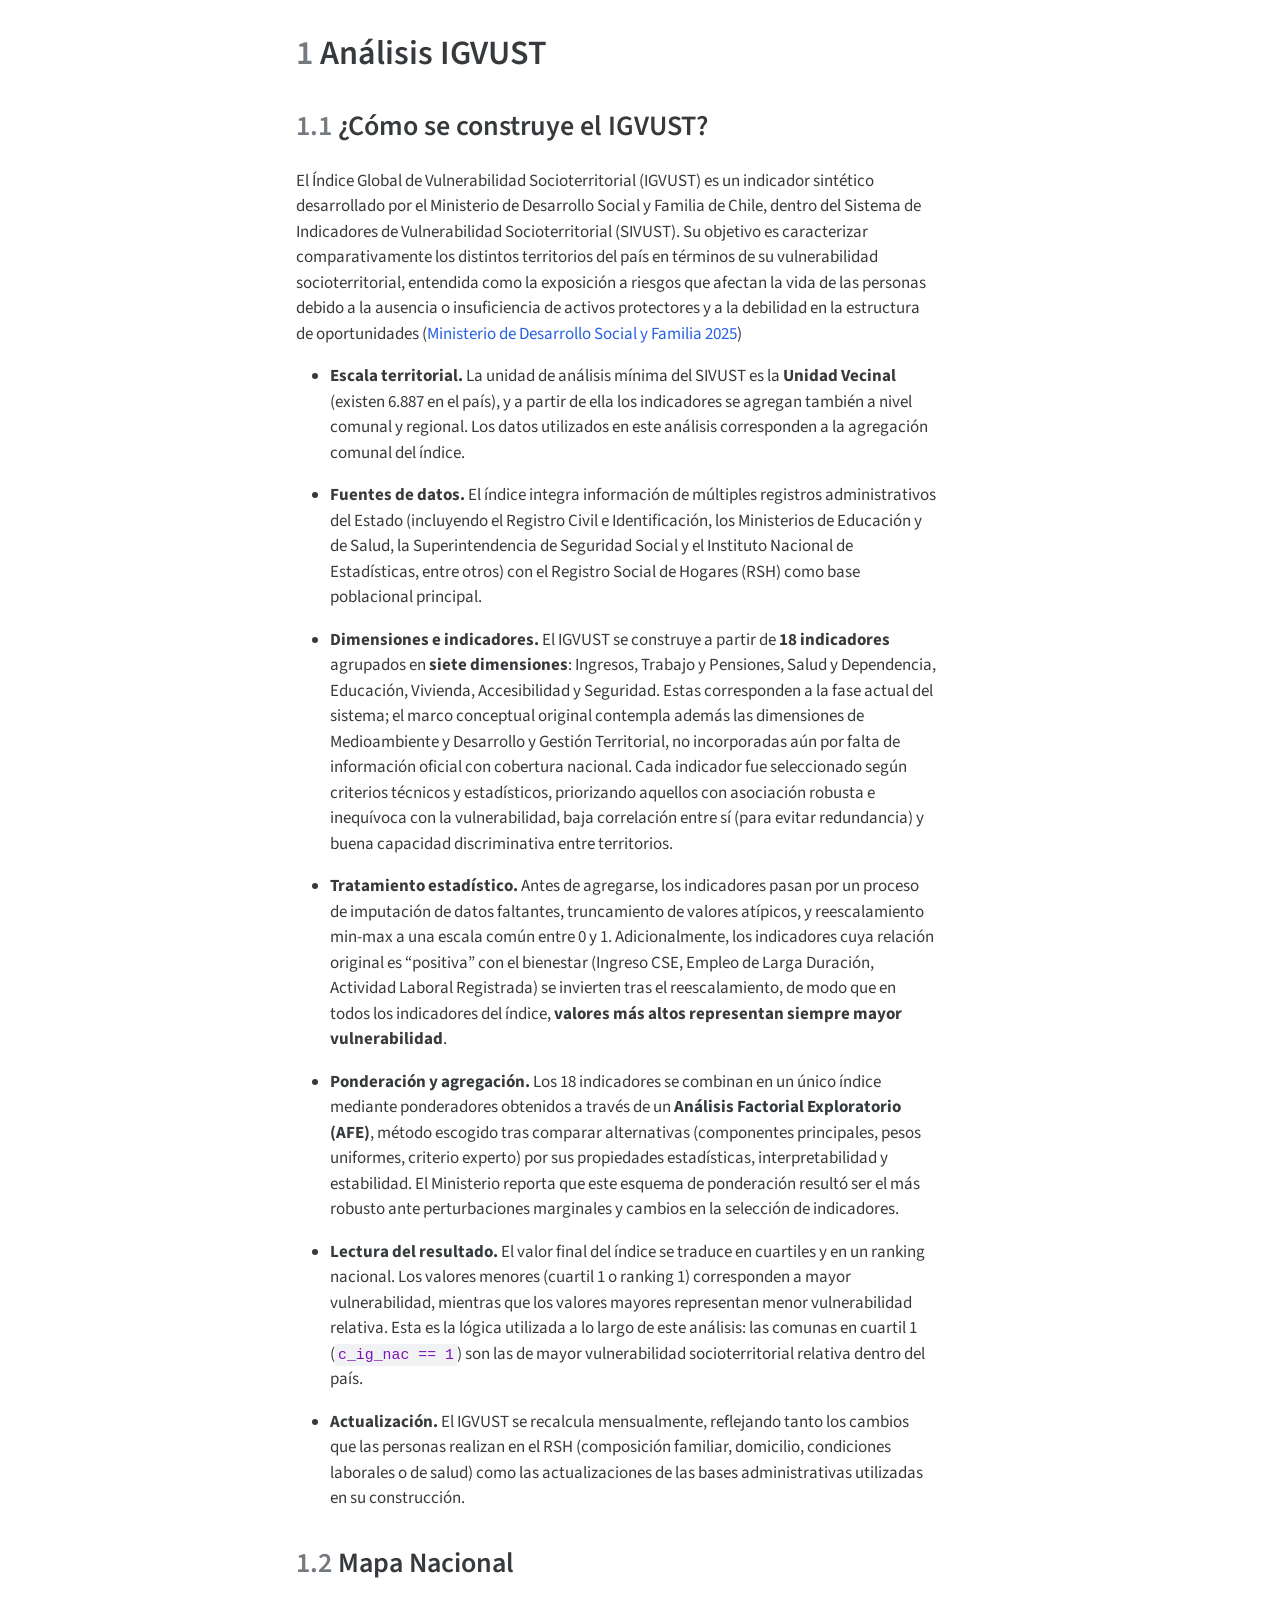
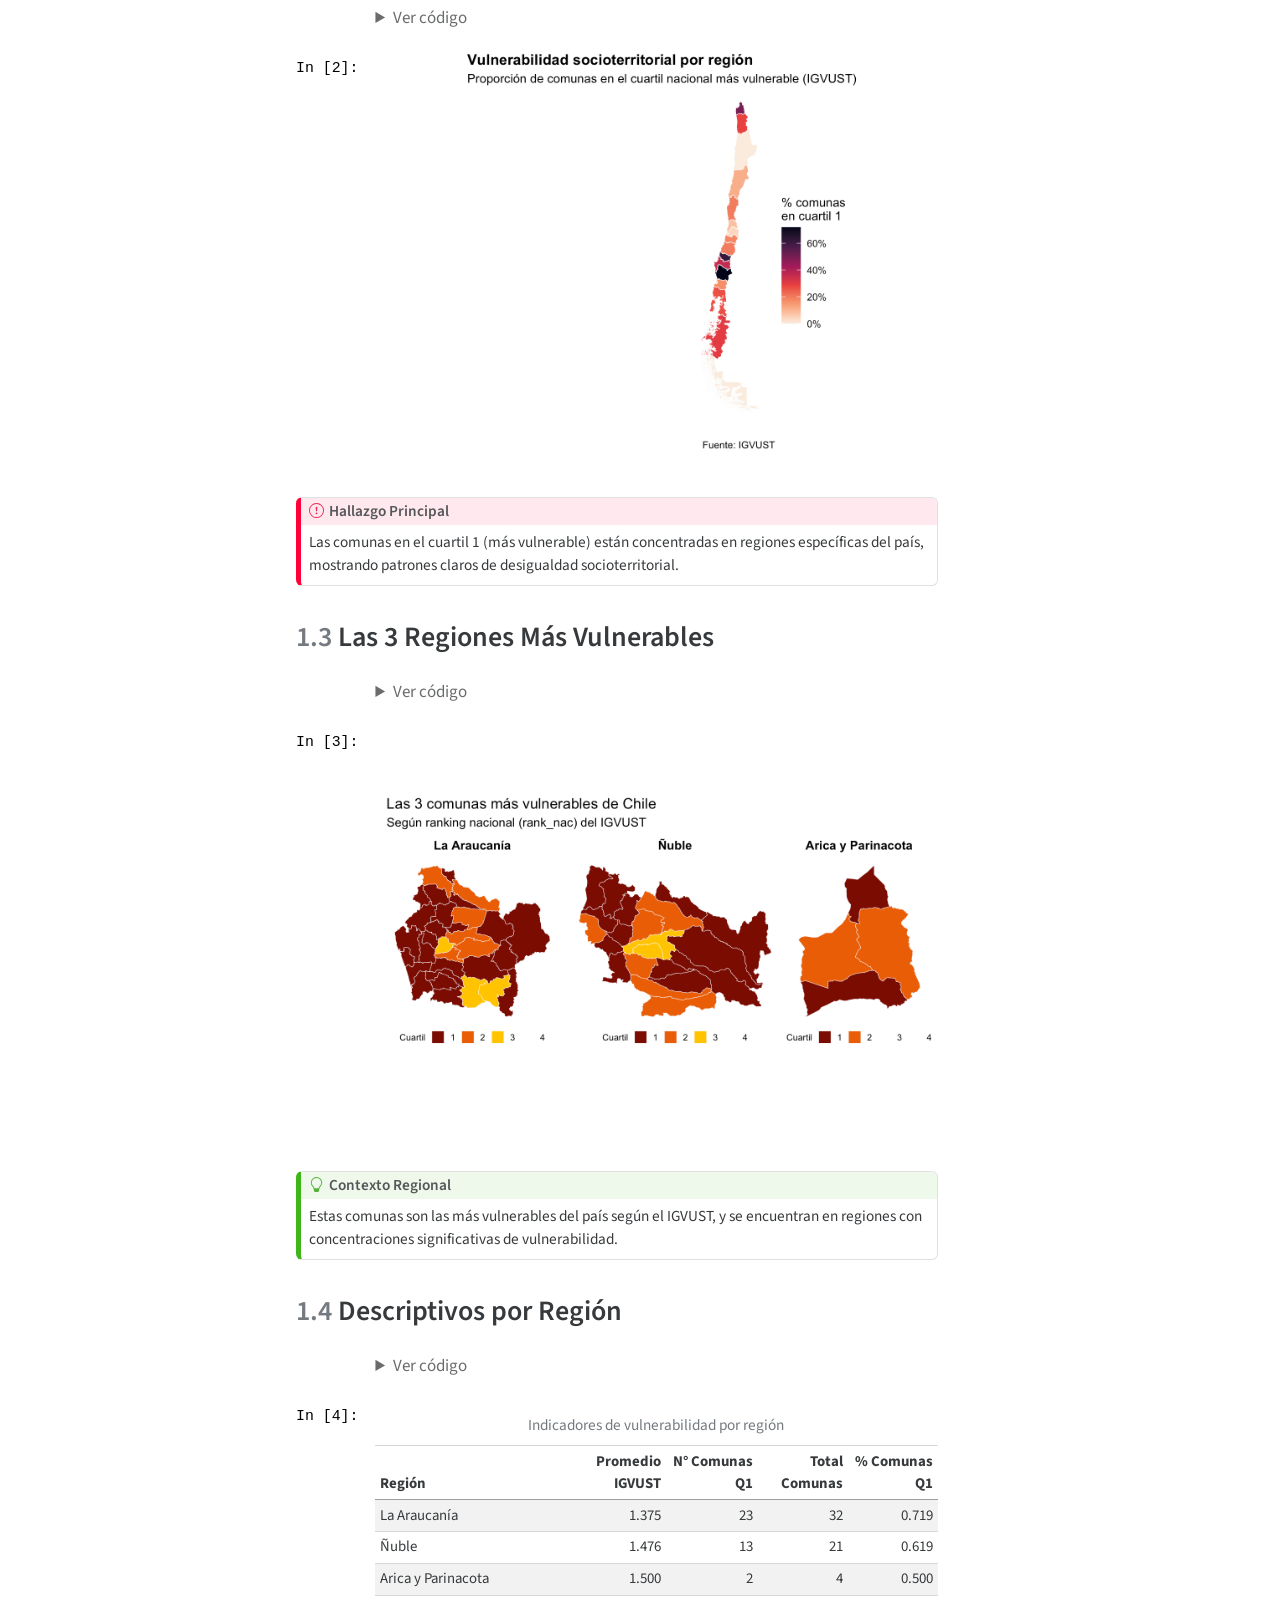
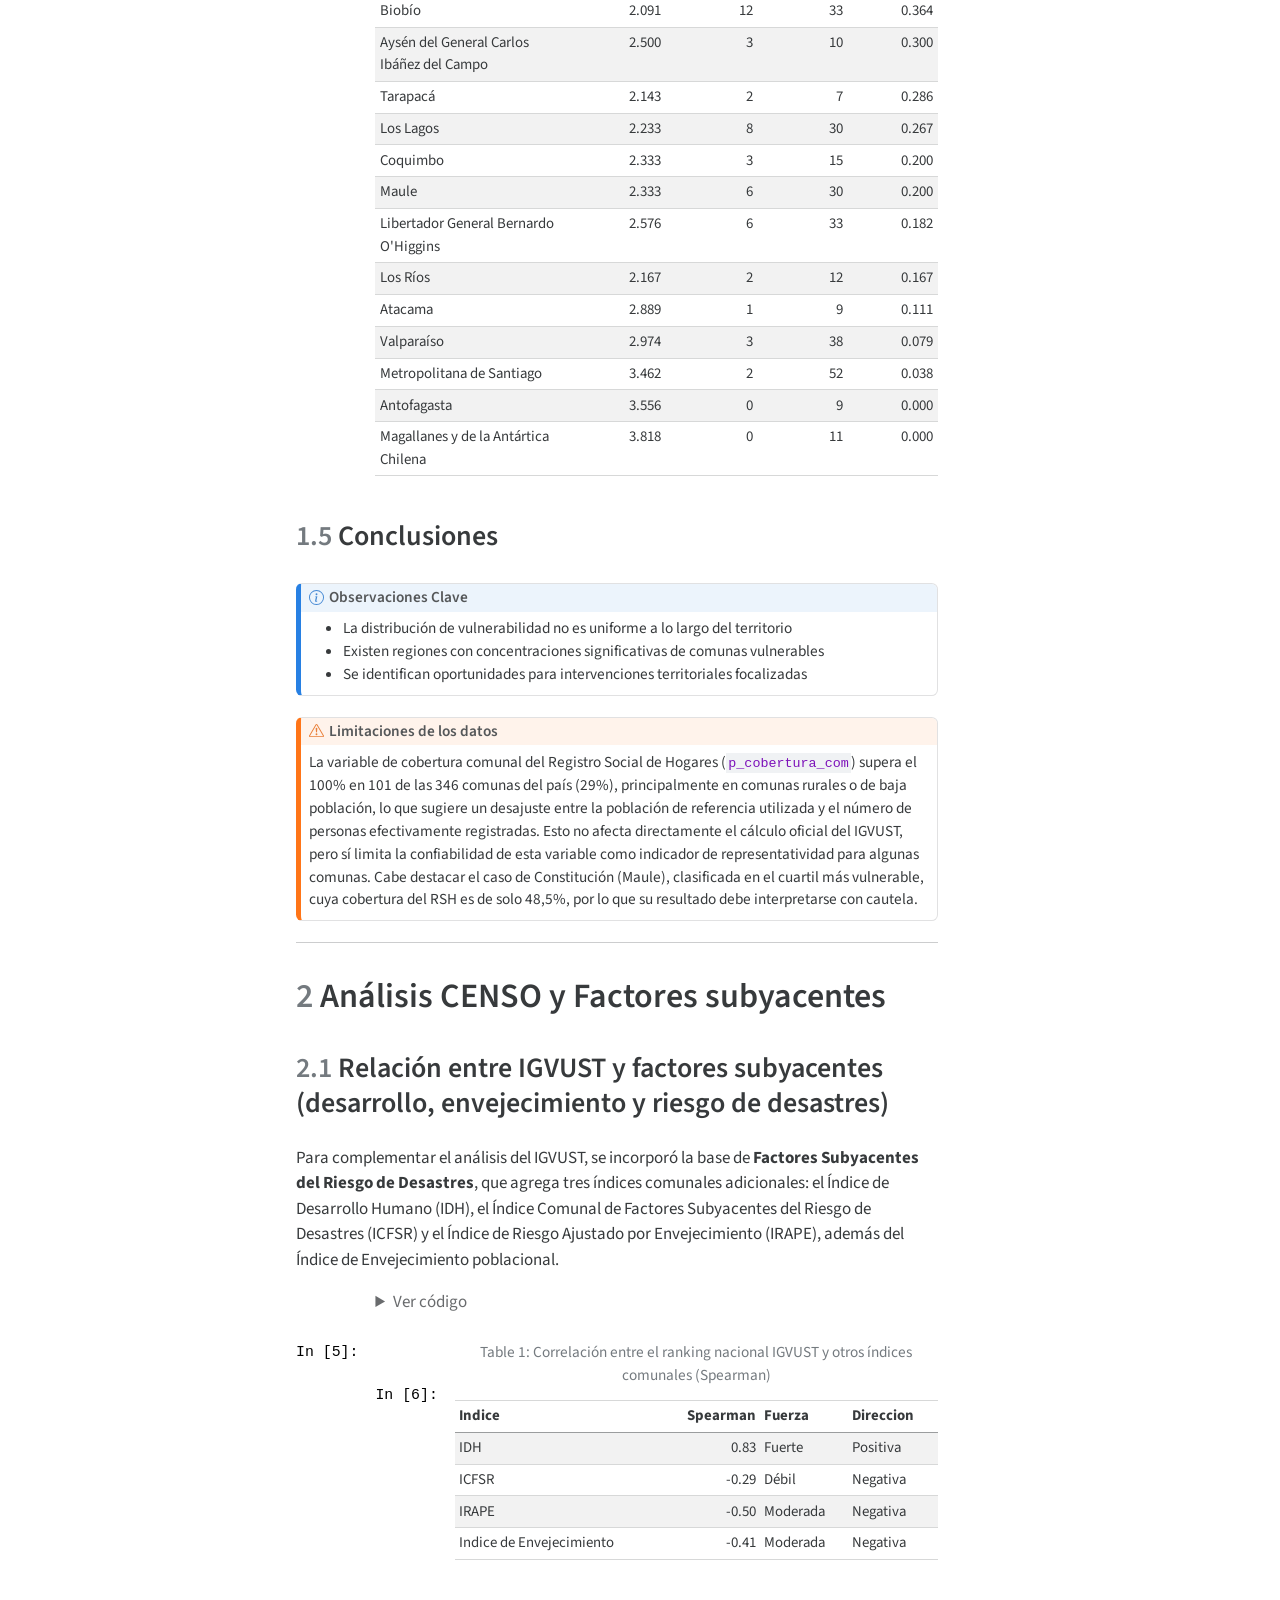
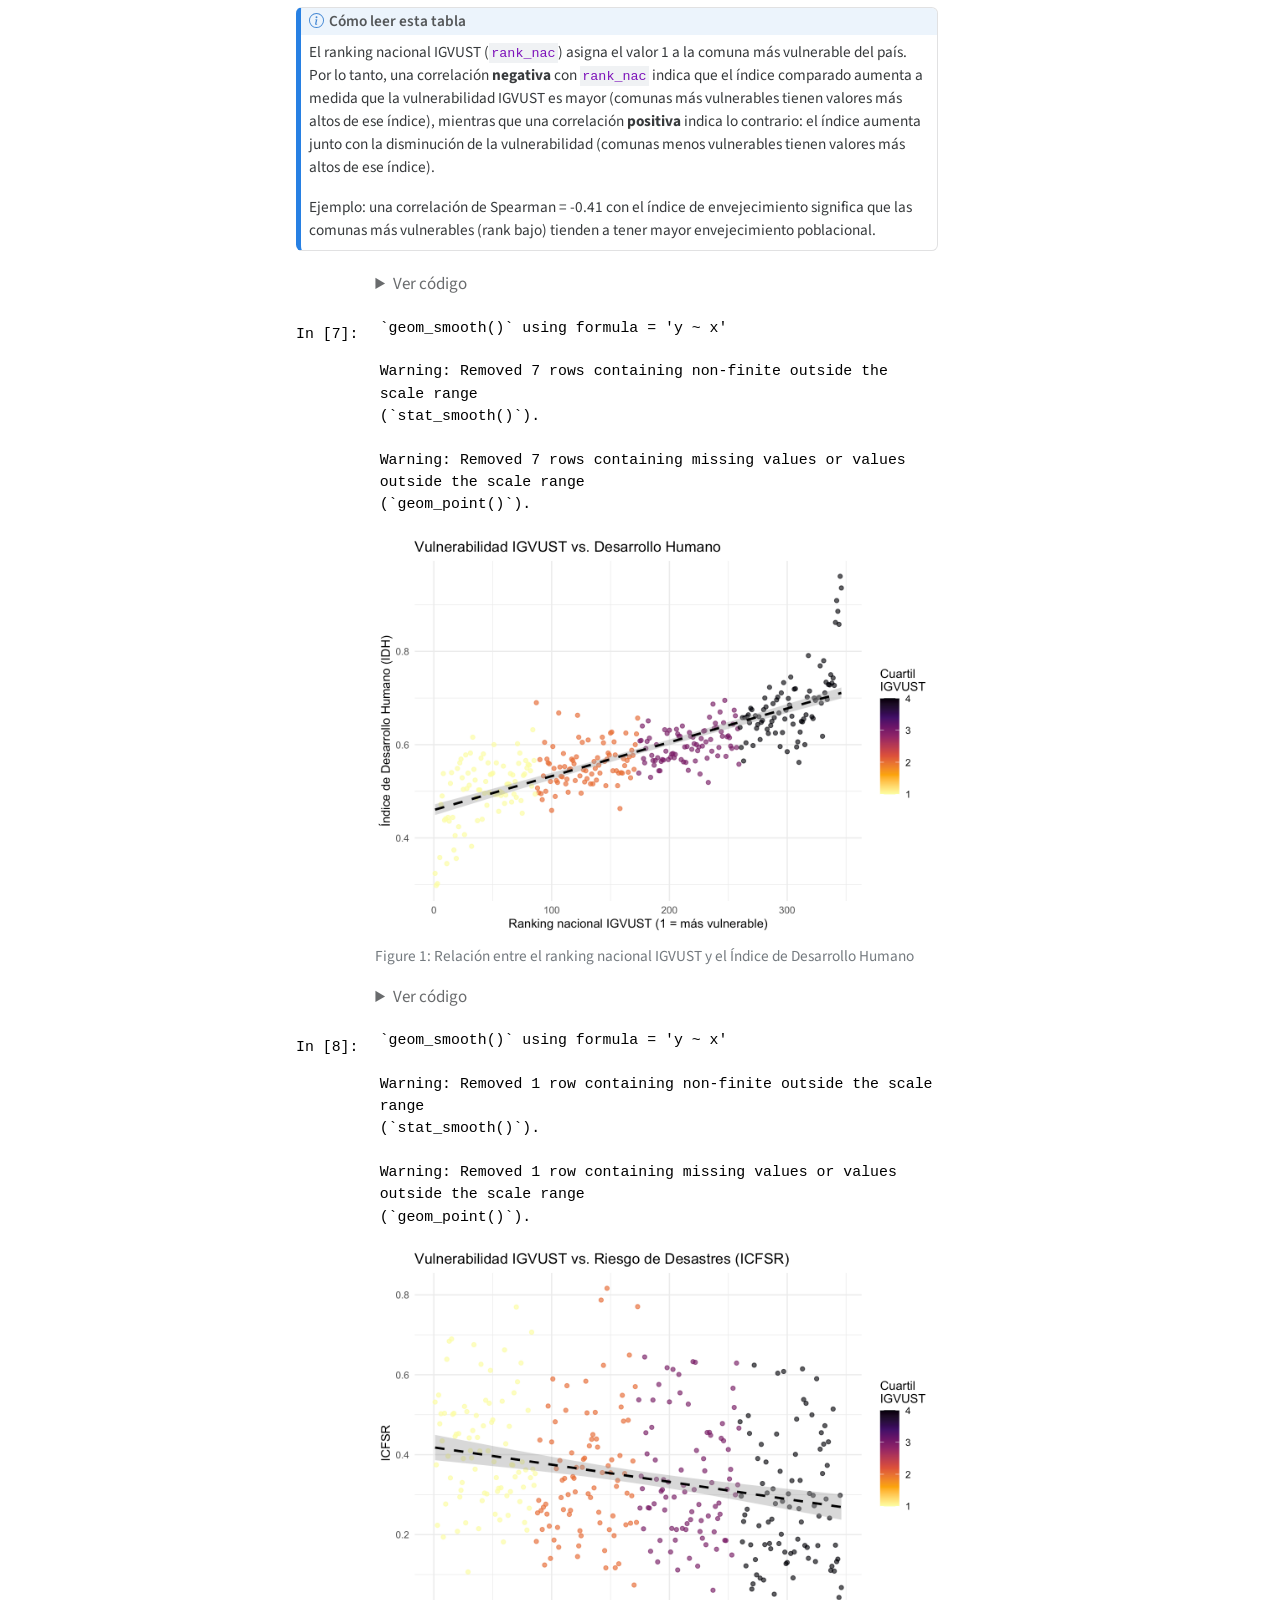
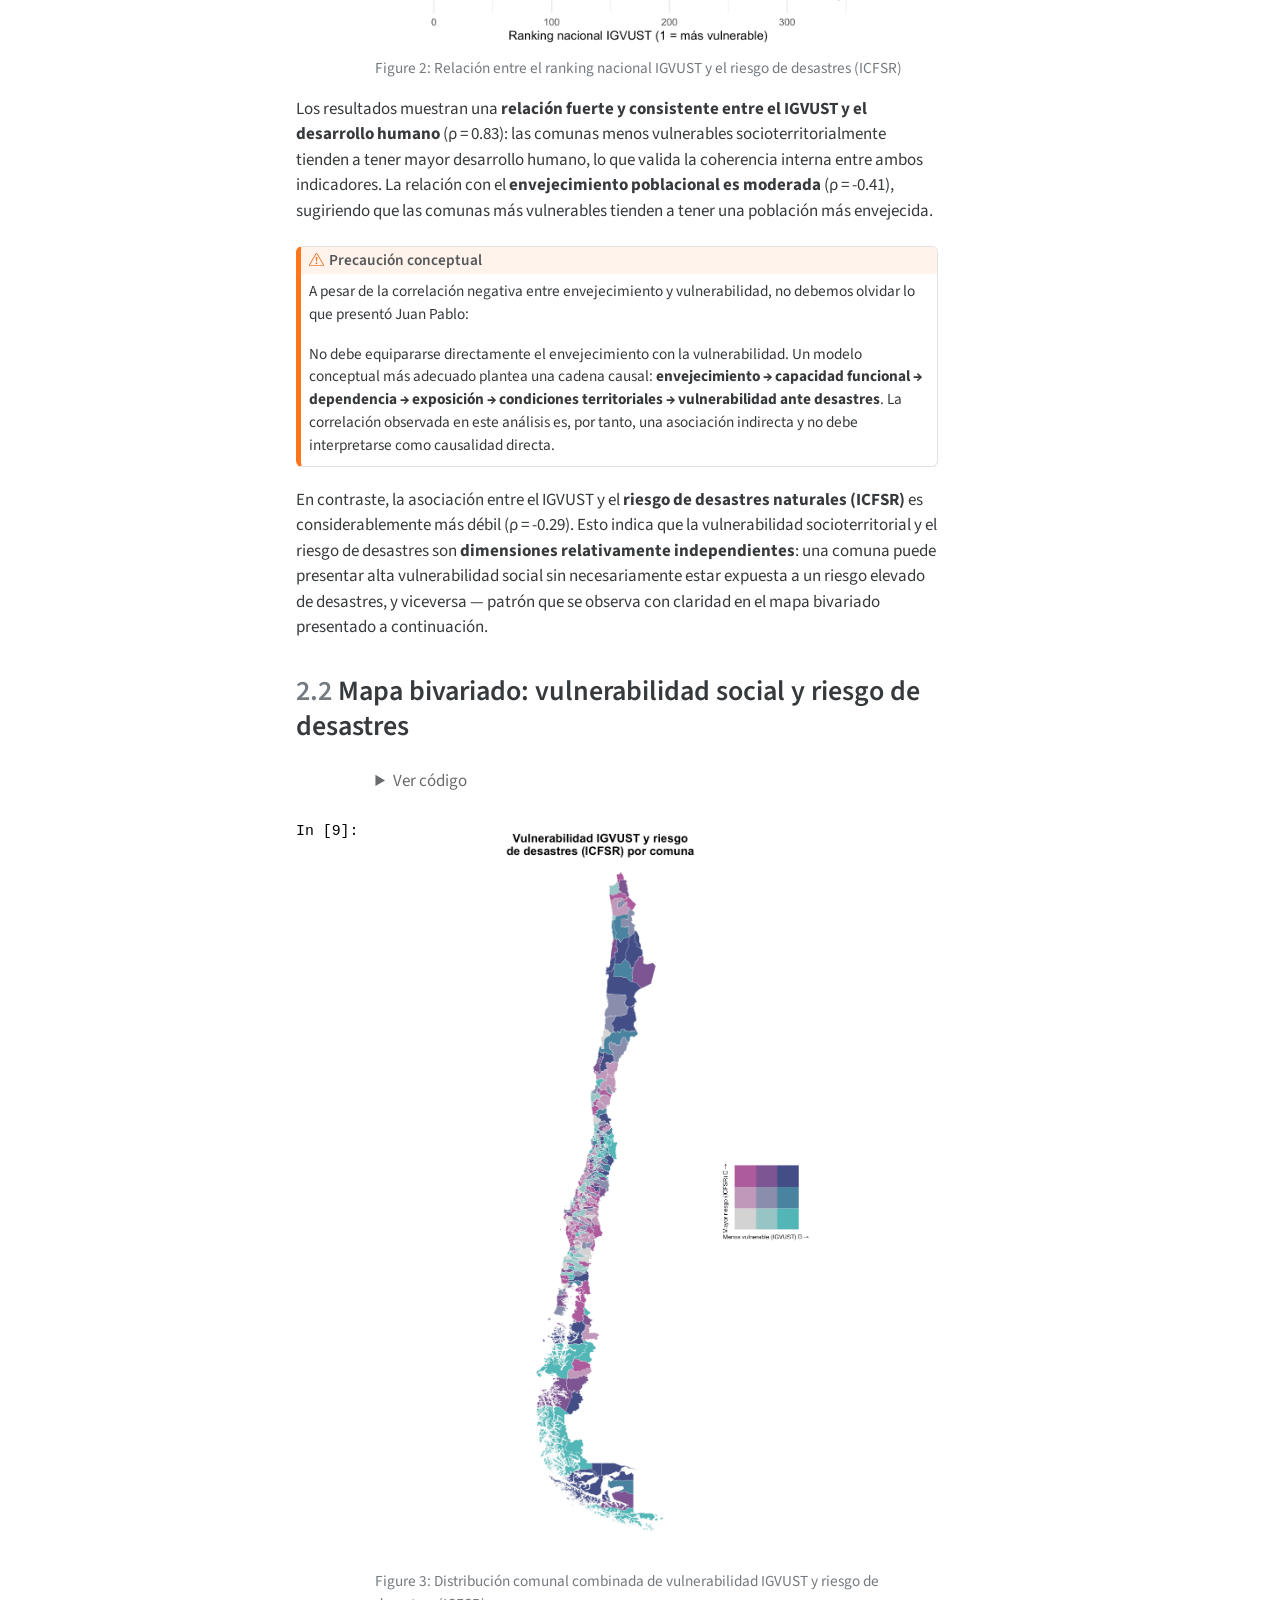
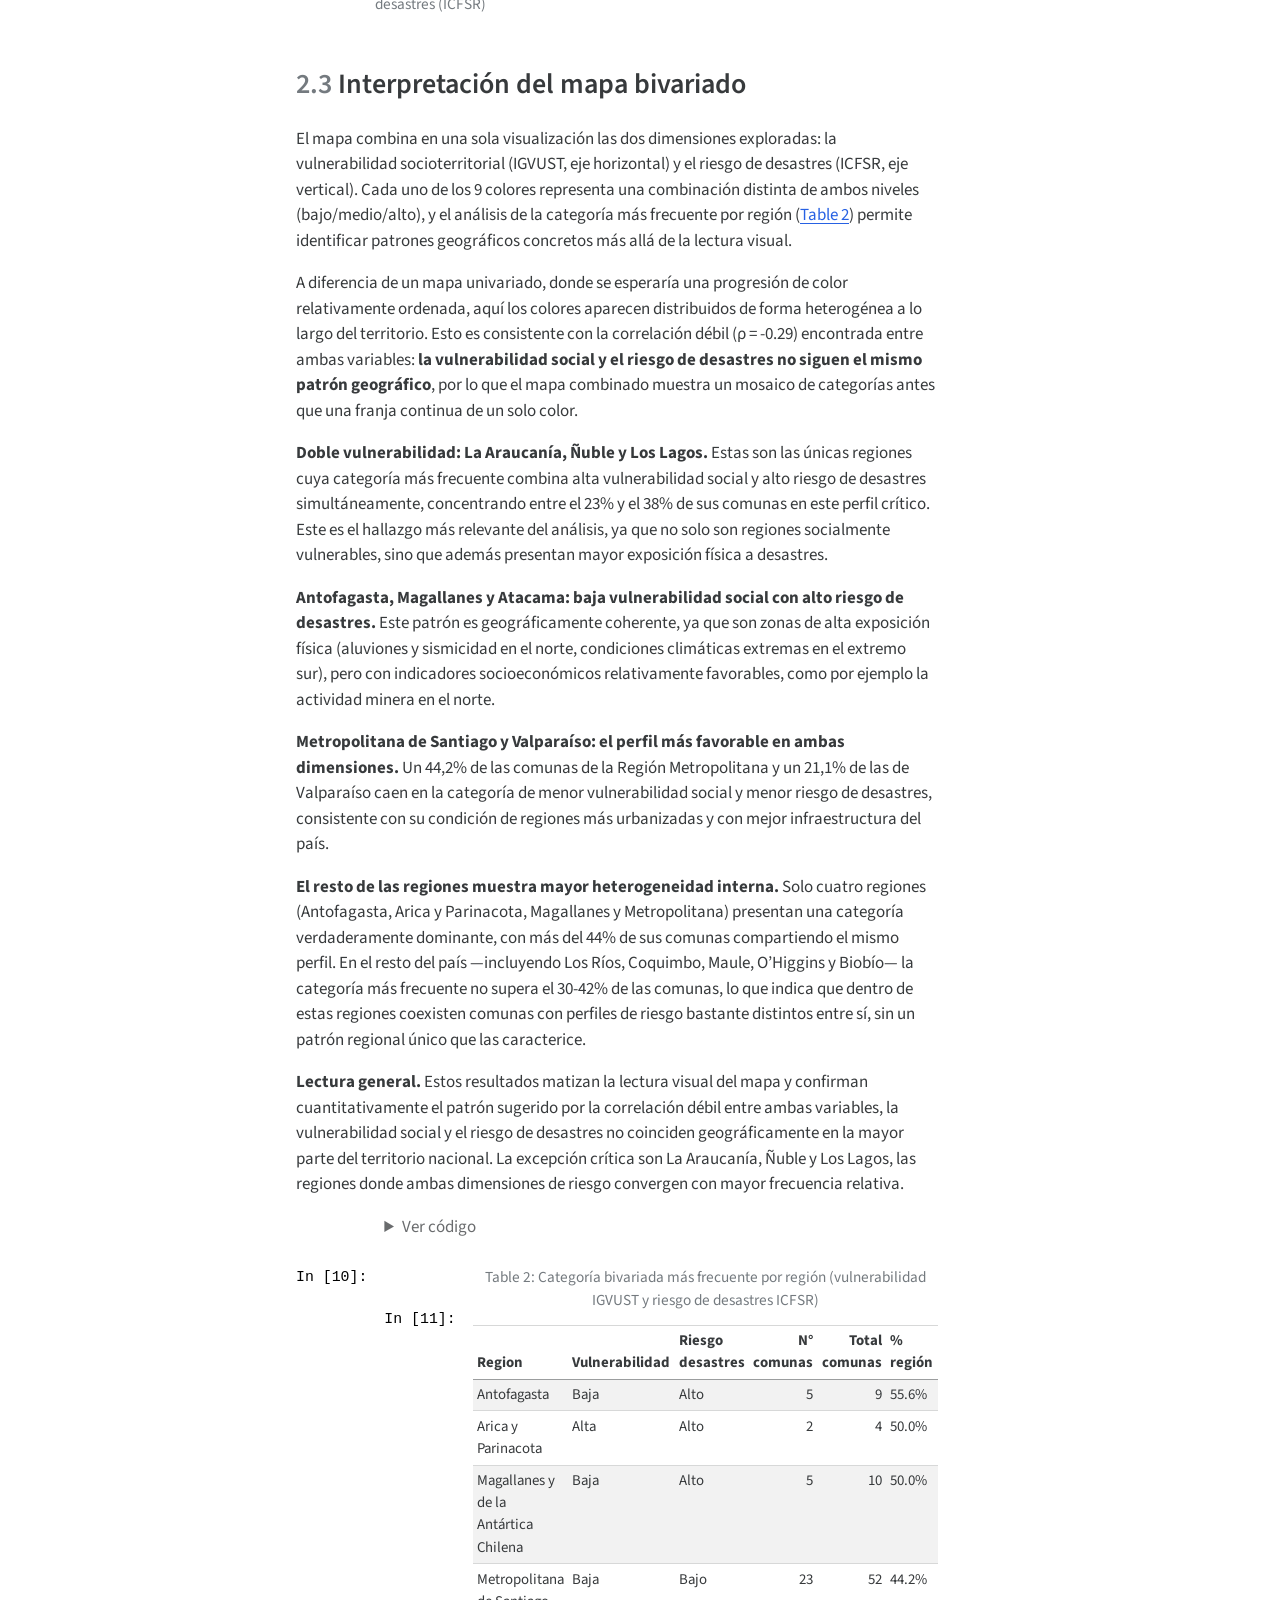
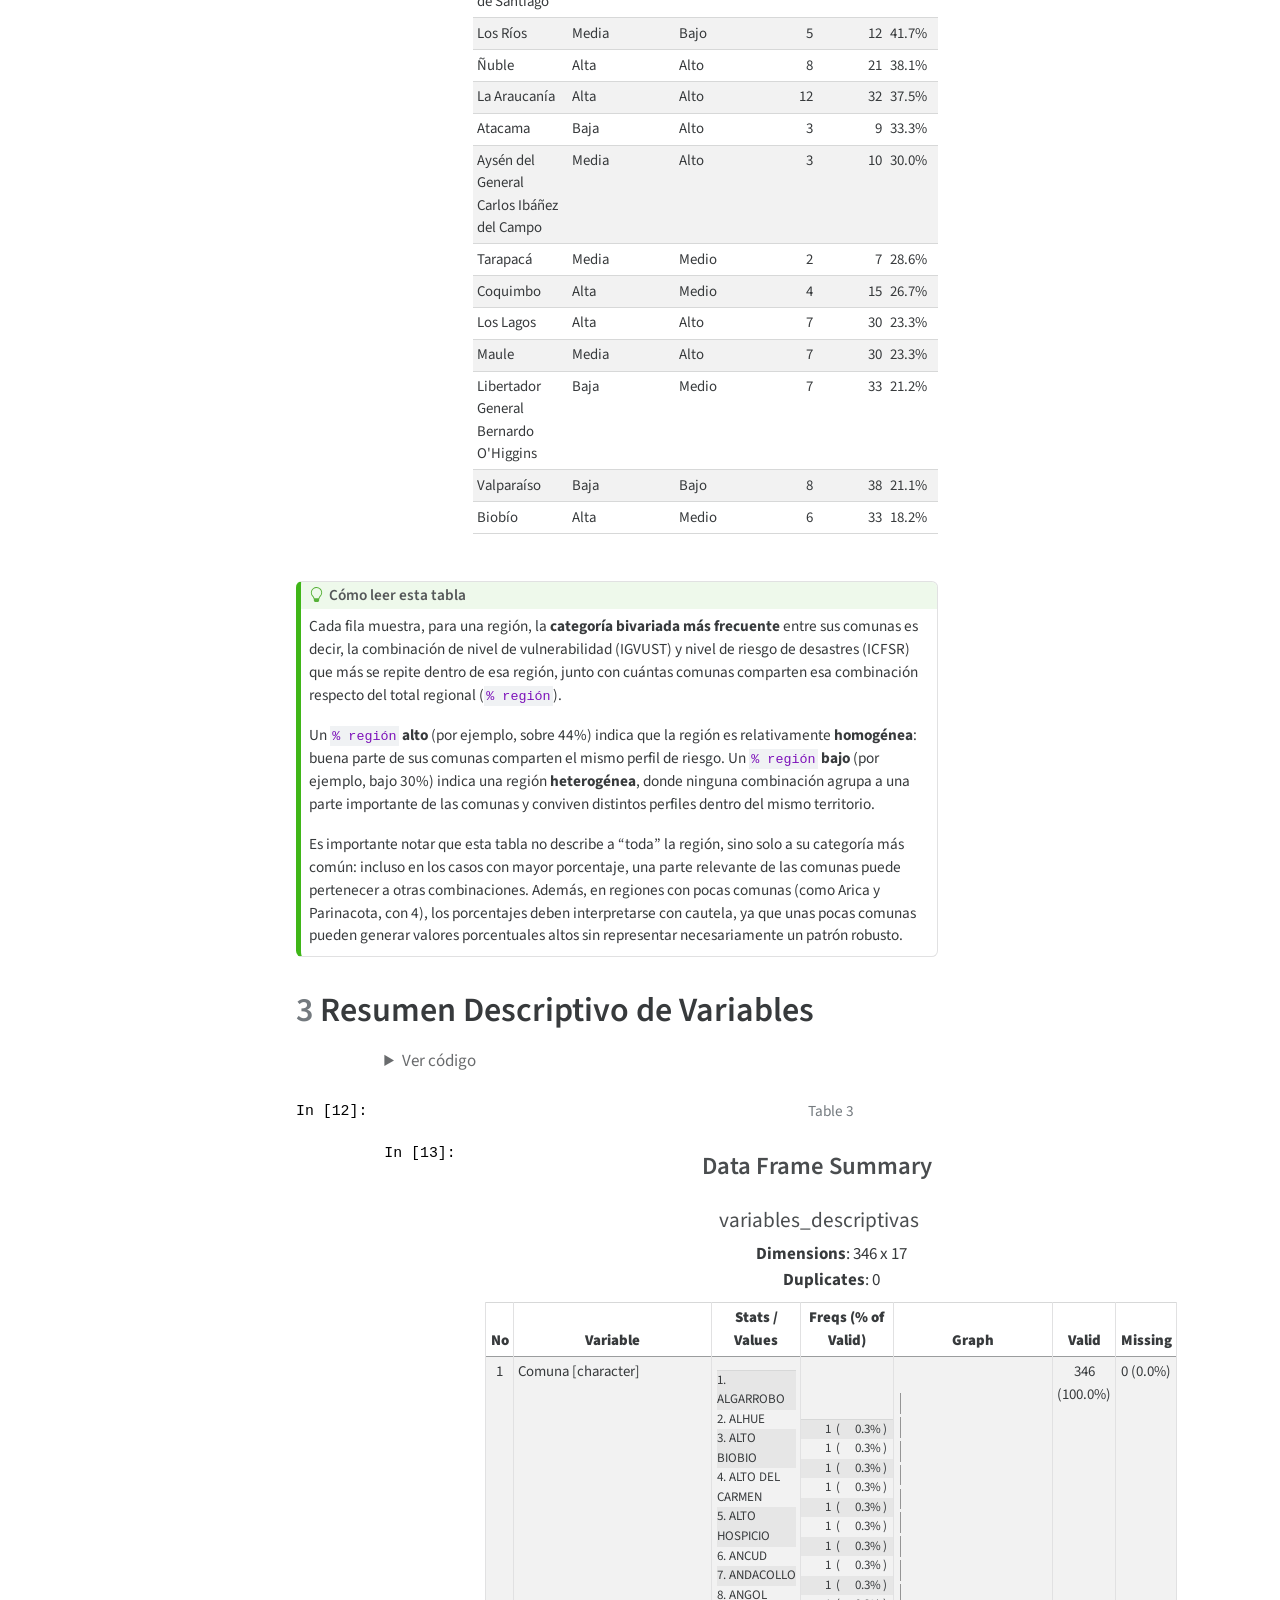
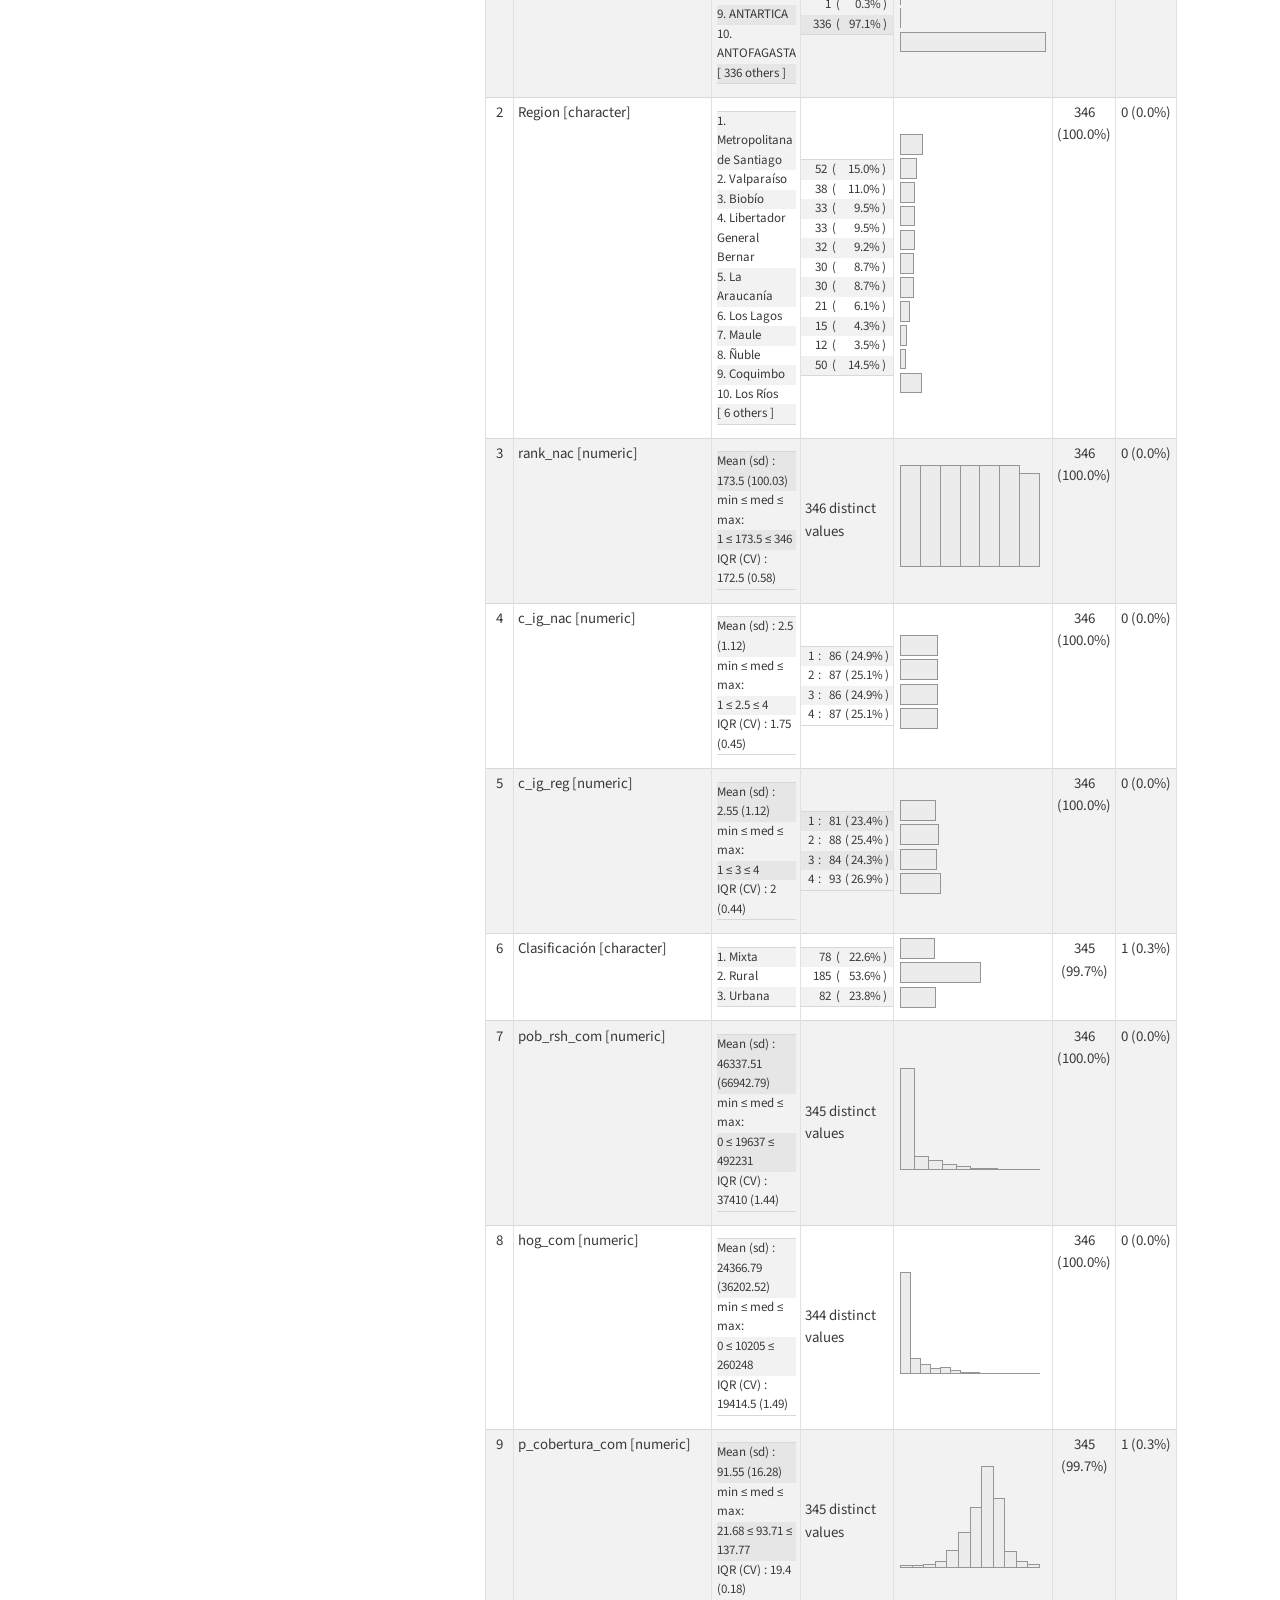
==== commit d0941ad4: "add render + mapas" ====
--- a/docs/index-preview.html
+++ b/docs/index-preview.html
@@ -5,7 +5,7 @@
 
     <meta name="viewport" content="width=device-width, initial-scale=1.0, user-scalable=yes">
 
-    <meta name="dcterms.date" content="2026-09-19">
+    <meta name="dcterms.date" content="2026-09-23">
 
     <title>Vulnerabilidad Socioterritorial en Chile</title>
     <style>
@@ -211,10 +211,10 @@
 </style>  
       <meta name="citation_title" content="Vulnerabilidad Socioterritorial en Chile">
 <meta name="citation_author" content="Renato De Luca">
-<meta name="citation_publication_date" content="2026-09-19">
-<meta name="citation_cover_date" content="2026-09-19">
+<meta name="citation_publication_date" content="2026-09-23">
+<meta name="citation_cover_date" content="2026-09-23">
 <meta name="citation_year" content="2026">
-<meta name="citation_online_date" content="2026-09-19">
+<meta name="citation_online_date" content="2026-09-23">
 <meta name="citation_language" content="en">
 <meta name="citation_reference" content="citation_title=From mandates to mechanisms: Institutional vulnerability, decentralized governance, and the challenges of local disaster risk reduction implementation;,citation_author=I. Alcántara-Ayala;,citation_author=et al.;,citation_publication_date=2025;,citation_cover_date=2025;,citation_year=2025;,citation_journal_title=International Journal of Disaster Risk Science;">
 <meta name="citation_reference" content="citation_title=Los adultos mayores y las catástrofes: Preparación y respuesta;,citation_author=American Association for Geriatric Psychiatry [AAGP];,citation_publication_date=2024;,citation_cover_date=2024;,citation_year=2024;">
@@ -460,7 +460,7 @@
                 <div>
             <div class="quarto-title-meta-heading">Published</div>
             <div class="quarto-title-meta-contents">
-              <p class="date">September 19, 2026</p>
+              <p class="date">September 23, 2026</p>
             </div>
           </div>
           
@@ -495,6 +495,7 @@
   <li><a href="#mapa-bivariado-vulnerabilidad-social-y-riesgo-de-desastres" id="toc-mapa-bivariado-vulnerabilidad-social-y-riesgo-de-desastres" class="nav-link" data-scroll-target="#mapa-bivariado-vulnerabilidad-social-y-riesgo-de-desastres"><span class="header-section-number">2.2</span> Mapa bivariado: vulnerabilidad social y riesgo de desastres</a></li>
   <li><a href="#interpretación-del-mapa-bivariado" id="toc-interpretación-del-mapa-bivariado" class="nav-link" data-scroll-target="#interpretación-del-mapa-bivariado"><span class="header-section-number">2.3</span> Interpretación del mapa bivariado</a></li>
   </ul></li>
+  <li><a href="#resumen-descriptivo-de-variables" id="toc-resumen-descriptivo-de-variables" class="nav-link" data-scroll-target="#resumen-descriptivo-de-variables"><span class="header-section-number">3</span> Resumen Descriptivo de Variables</a></li>
   </ul>
 </nav>
 </div>
@@ -564,30 +565,9 @@
 
 ✔ De las 17 regiones distintas, se limpiaron 17 en total (100%)</code></pre>
 </div>
-<div class="cell-output cell-output-stdout">
-<pre><code># A tibble: 16 × 6
-   Region     codigo_region prom_c_ig_nac n_comunas_q1 n_comunas prop_comunas_q1
-   &lt;chr&gt;      &lt;chr&gt;                 &lt;dbl&gt;        &lt;int&gt;     &lt;int&gt;           &lt;dbl&gt;
- 1 La Arauca… 09                     1.38           23        32          0.719 
- 2 Ñuble      16                     1.48           13        21          0.619 
- 3 Arica y P… 15                     1.5             2         4          0.5   
- 4 Biobío     08                     2.09           12        33          0.364 
- 5 Aysén del… 11                     2.5             3        10          0.3   
- 6 Tarapacá   01                     2.14            2         7          0.286 
- 7 Los Lagos  10                     2.23            8        30          0.267 
- 8 Coquimbo   04                     2.33            3        15          0.2   
- 9 Maule      07                     2.33            6        30          0.2   
-10 Libertado… 06                     2.58            6        33          0.182 
-11 Los Ríos   14                     2.17            2        12          0.167 
-12 Atacama    03                     2.89            1         9          0.111 
-13 Valparaíso 05                     2.97            3        38          0.0789
-14 Metropoli… 13                     3.46            2        52          0.0385
-15 Antofagas… 02                     3.56            0         9          0     
-16 Magallane… 12                     3.82            0        11          0     </code></pre>
-</div>
 <details class="code-fold">
 <summary>Ver código</summary>
-<div class="code-copy-outer-scaffold"><div class="sourceCode cell-code" id="cb10"><pre class="sourceCode r code-with-copy"><code class="sourceCode r"><span id="cb10-1"><a href="#cb10-1" aria-hidden="true" tabindex="-1"></a><span class="fu">source</span>(<span class="st">"../processing/analisis_subyacentes.R"</span>)</span></code></pre></div><button title="Copy to Clipboard" class="code-copy-button"><i class="bi"></i></button></div>
+<div class="code-copy-outer-scaffold"><div class="sourceCode cell-code" id="cb9"><pre class="sourceCode r code-with-copy"><code class="sourceCode r"><span id="cb9-1"><a href="#cb9-1" aria-hidden="true" tabindex="-1"></a><span class="fu">source</span>(<span class="st">"../processing/analisis_subyacentes.R"</span>)</span></code></pre></div><button title="Copy to Clipboard" class="code-copy-button"><i class="bi"></i></button></div>
 </details>
 <div class="cell-output cell-output-stderr">
 <pre><code>
@@ -617,19 +597,21 @@
 
 The following object is masked from 'package:readr':
 
-    col_factor
-
-New names:ℹ Limpiando 346 nombres de región (17 son distintos)
-→ Paso 1: confirmar regiones correctas
-ℹ De las 17 regiones distintas, ninguna tiene nombres 100% correctos. Los siguientes pasos intentarán la limpieza
-→ Paso 2: coincidencias por limpieza de texto
-ℹ A partir de la limpieza de texto, se limpiaron 17 de 17 regiones: Arica y Parinacota, Tarapacá, Antofagasta, Atacama, Coquimbo, Valparaíso, Metropolitana de Santiago, Libertador General Bernardo O'Higgins, Maule, Ñuble, Biobío, La Araucanía, Los Ríos, Los Lagos, Aysén del General Carlos Ibáñez del Campo y Magallanes y de la Antártica Chilena
-→ Paso 3: casos especiales
-ℹ Se encontraron 3 casos especiales: Biobío, Aysén del General Carlos Ibáñez del Campo y Magallanes y de la Antártica Chilena
-→ Paso 4: coincidencias aproximadas de texto
-! No se limpiaron regiones como parte de este paso
-→ Conclusión de limpieza de regiones
-✔ De las 17 regiones distintas, se limpiaron 17 en total (100%)
+    col_factor</code></pre>
+</div>
+<div class="cell-output cell-output-stderr">
+<pre><code>Warning in fun(libname, pkgname): no display name and no $DISPLAY environment
+variable</code></pre>
+</div>
+<div class="cell-output cell-output-stderr">
+<pre><code>system might not have X11 capabilities; in case of errors when using dfSummary(), set st_options(use.x11 = FALSE)
+
+Attaching package: 'summarytools'
+
+The following object is masked from 'package:tibble':
+
+    view
+
 New names:</code></pre>
 </div>
 <div class="cell-output cell-output-stderr">
@@ -643,34 +625,6 @@
 ℹ In argument: `cod_com = as.numeric(cod_com)`.
 Caused by warning:
 ! NAs introduced by coercion</code></pre>
-</div>
-<div class="cell-output cell-output-stdout">
-<pre><code># A tibble: 16 × 6
-   Region       prom_c_ig_nac idh_prom icfsr_prom irape_prom envejecimiento_prom
-   &lt;chr&gt;                &lt;dbl&gt;    &lt;dbl&gt;      &lt;dbl&gt;      &lt;dbl&gt;               &lt;dbl&gt;
- 1 La Araucanía          1.38    0.489      0.374      0.351                91.0
- 2 Ñuble                 1.48    0.528      0.385      0.350               115. 
- 3 Arica y Par…          1.5     0.621      0.488      0.254               119. 
- 4 Biobío                2.09    0.576      0.344      0.310                92.0
- 5 Tarapacá              2.14    0.556      0.343      0.306                55.5
- 6 Los Ríos              2.17    0.537      0.237      0.291                91.7
- 7 Los Lagos             2.23    0.556      0.399      0.332                96.9
- 8 Coquimbo              2.33    0.590      0.376      0.321               102. 
- 9 Maule                 2.33    0.552      0.371      0.327                96.9
-10 Aysén del G…          2.5     0.620      0.470      0.327                78.1
-11 Libertador …          2.58    0.571      0.340      0.312                97.3
-12 Atacama               2.89    0.639      0.389      0.299                76.3
-13 Valparaíso            2.97    0.626      0.284      0.274                95.4
-14 Metropolita…          3.46    0.658      0.243      0.240                79.1
-15 Antofagasta           3.56    0.648      0.489      0.307                49.7
-16 Magallanes …          3.82    0.714      0.392      0.280               101. 
-# A tibble: 4 × 4
-  Indice                   Spearman Fuerza   Direccion
-  &lt;chr&gt;                       &lt;dbl&gt; &lt;chr&gt;    &lt;chr&gt;    
-1 IDH                          0.83 Fuerte   Positiva 
-2 ICFSR                       -0.29 Débil    Negativa 
-3 IRAPE                       -0.5  Moderada Negativa 
-4 Indice de Envejecimiento    -0.41 Moderada Negativa </code></pre>
 </div>
 </div></div>
 <section id="análisis-igvust" class="level1" data-number="1">
@@ -1311,13 +1265,749 @@
 <p>Es importante notar que esta tabla no describe a “toda” la región, sino solo a su categoría más común: incluso en los casos con mayor porcentaje, una parte relevante de las comunas puede pertenecer a otras combinaciones. Además, en regiones con pocas comunas (como Arica y Parinacota, con 4), los porcentajes deben interpretarse con cautela, ya que unas pocas comunas pueden generar valores porcentuales altos sin representar necesariamente un patrón robusto.</p>
 </div>
 </div>
-<p><em>Última actualización: 19 de September de 2026</em></p>
+</section>
+</section>
+<section id="resumen-descriptivo-de-variables" class="level1" data-number="3">
+<h1 data-number="3"><span class="header-section-number">3</span> Resumen Descriptivo de Variables</h1>
+<div class="cell-container code-fold"><div class="cell-decorator"><pre>In [12]:</pre></div><div class="cell">
+<details class="code-fold">
+<summary>Ver código</summary>
+<div class="code-copy-outer-scaffold"><div class="sourceCode cell-code" id="cb29"><pre class="sourceCode r code-with-copy"><code class="sourceCode r"><span id="cb29-1"><a href="#cb29-1" aria-hidden="true" tabindex="-1"></a><span class="fu">dfSummary</span>(variables_descriptivas,</span>
+<span id="cb29-2"><a href="#cb29-2" aria-hidden="true" tabindex="-1"></a>          <span class="at">plain.ascii =</span> <span class="cn">FALSE</span>,</span>
+<span id="cb29-3"><a href="#cb29-3" aria-hidden="true" tabindex="-1"></a>          <span class="at">style =</span> <span class="st">"grid"</span>,</span>
+<span id="cb29-4"><a href="#cb29-4" aria-hidden="true" tabindex="-1"></a>          <span class="at">round.digits =</span> <span class="dv">2</span>,</span>
+<span id="cb29-5"><a href="#cb29-5" aria-hidden="true" tabindex="-1"></a>          <span class="at">report.nas =</span> <span class="cn">TRUE</span>,</span>
+<span id="cb29-6"><a href="#cb29-6" aria-hidden="true" tabindex="-1"></a>          <span class="at">labels.col =</span> <span class="cn">TRUE</span>) <span class="sc">%&gt;%</span></span>
+<span id="cb29-7"><a href="#cb29-7" aria-hidden="true" tabindex="-1"></a>  <span class="fu">print</span>(<span class="at">method =</span> <span class="st">"render"</span>)</span></code></pre></div><button title="Copy to Clipboard" class="code-copy-button"><i class="bi"></i></button></div>
+</details>
+<div class="cell-container"><div class="cell-decorator"><pre>In [13]:</pre></div><div id="tbl-descriptivos" class="cell quarto-float quarto-figure quarto-figure-center anchored">
+<figure class="quarto-float quarto-float-tbl figure">
+<figcaption class="quarto-float-caption-top quarto-float-caption quarto-float-tbl quarto-uncaptioned" id="tbl-descriptivos-caption-0ceaefa1-69ba-4598-a22c-09a6ac19f8ca">
+Table&nbsp;3
+</figcaption>
+<div aria-describedby="tbl-descriptivos-caption-0ceaefa1-69ba-4598-a22c-09a6ac19f8ca">
+<div class="cell-output-display">
+<div class="container st-container">
+<h3 class="anchored" data-anchor-id="resumen-descriptivo-de-variables">Data Frame Summary</h3>
+<h4 class="anchored">variables_descriptivas</h4>
+<strong>Dimensions</strong>: 346 x 17
+  <br><strong>Duplicates</strong>: 0
+<br>
+
+<table class="table table-striped table-bordered st-table st-table-striped st-table-bordered st-multiline caption-top table-sm small">
+<colgroup>
+<col style="width: 14%">
+<col style="width: 14%">
+<col style="width: 14%">
+<col style="width: 14%">
+<col style="width: 14%">
+<col style="width: 14%">
+<col style="width: 14%">
+</colgroup>
+<thead>
+<tr class="header">
+<th class="st-protect-top-border" style="text-align: center;" data-quarto-table-cell-role="th"><strong>No</strong></th>
+<th class="st-protect-top-border" style="text-align: center;" data-quarto-table-cell-role="th"><strong>Variable</strong></th>
+<th class="st-protect-top-border" style="text-align: center;" data-quarto-table-cell-role="th"><strong>Stats / Values</strong></th>
+<th class="st-protect-top-border" style="text-align: center;" data-quarto-table-cell-role="th"><strong>Freqs (% of Valid)</strong></th>
+<th class="st-protect-top-border" style="text-align: center;" data-quarto-table-cell-role="th"><strong>Graph</strong></th>
+<th class="st-protect-top-border" style="text-align: center;" data-quarto-table-cell-role="th"><strong>Valid</strong></th>
+<th class="st-protect-top-border" style="text-align: center;" data-quarto-table-cell-role="th"><strong>Missing</strong></th>
+</tr>
+</thead>
+<tbody>
+<tr class="odd">
+<td style="text-align: center;">1</td>
+<td style="text-align: left;">Comuna [character]</td>
+<td style="text-align: left; padding: 8; vertical-align: middle;"><table class="caption-top table table-sm table-striped small">
+<tbody>
+<tr class="odd" style="background-color:transparent">
+<td style="text-align: left; padding: 0; margin: 0; border: 0;">1. ALGARROBO</td>
+</tr>
+<tr class="even" style="background-color:transparent">
+<td style="text-align: left; padding: 0; margin: 0; border: 0;">2. ALHUE</td>
+</tr>
+<tr class="odd" style="background-color:transparent">
+<td style="text-align: left; padding: 0; margin: 0; border: 0;">3. ALTO BIOBIO</td>
+</tr>
+<tr class="even" style="background-color:transparent">
+<td style="text-align: left; padding: 0; margin: 0; border: 0;">4. ALTO DEL CARMEN</td>
+</tr>
+<tr class="odd" style="background-color:transparent">
+<td style="text-align: left; padding: 0; margin: 0; border: 0;">5. ALTO HOSPICIO</td>
+</tr>
+<tr class="even" style="background-color:transparent">
+<td style="text-align: left; padding: 0; margin: 0; border: 0;">6. ANCUD</td>
+</tr>
+<tr class="odd" style="background-color:transparent">
+<td style="text-align: left; padding: 0; margin: 0; border: 0;">7. ANDACOLLO</td>
+</tr>
+<tr class="even" style="background-color:transparent">
+<td style="text-align: left; padding: 0; margin: 0; border: 0;">8. ANGOL</td>
+</tr>
+<tr class="odd" style="background-color:transparent">
+<td style="text-align: left; padding: 0; margin: 0; border: 0;">9. ANTARTICA</td>
+</tr>
+<tr class="even" style="background-color:transparent">
+<td style="text-align: left; padding: 0; margin: 0; border: 0;">10. ANTOFAGASTA</td>
+</tr>
+<tr class="odd" style="background-color:transparent">
+<td style="text-align: left; padding: 0; margin: 0; border: 0;">[ 336 others ]</td>
+</tr>
+</tbody>
+</table></td>
+<td style="text-align: left; padding: 0; vertical-align: middle;"><table class="caption-top table table-sm table-striped small">
+<tbody>
+<tr class="odd" style="background-color:transparent">
+<td style="text-align: right; padding: 0 5px 0 7px; margin: 0; border: 0;">1</td>
+<td style="text-align: left; padding: 0 2px 0 0; border: 0;">(</td>
+<td style="text-align: right; padding: 0; border: 0;">0.3%</td>
+<td style="text-align: left; padding: 0 4px 0 2px; border: 0;">)</td>
+</tr>
+<tr class="even" style="background-color:transparent">
+<td style="text-align: right; padding: 0 5px 0 7px; margin: 0; border: 0;">1</td>
+<td style="text-align: left; padding: 0 2px 0 0; border: 0;">(</td>
+<td style="text-align: right; padding: 0; border: 0;">0.3%</td>
+<td style="text-align: left; padding: 0 4px 0 2px; border: 0;">)</td>
+</tr>
+<tr class="odd" style="background-color:transparent">
+<td style="text-align: right; padding: 0 5px 0 7px; margin: 0; border: 0;">1</td>
+<td style="text-align: left; padding: 0 2px 0 0; border: 0;">(</td>
+<td style="text-align: right; padding: 0; border: 0;">0.3%</td>
+<td style="text-align: left; padding: 0 4px 0 2px; border: 0;">)</td>
+</tr>
+<tr class="even" style="background-color:transparent">
+<td style="text-align: right; padding: 0 5px 0 7px; margin: 0; border: 0;">1</td>
+<td style="text-align: left; padding: 0 2px 0 0; border: 0;">(</td>
+<td style="text-align: right; padding: 0; border: 0;">0.3%</td>
+<td style="text-align: left; padding: 0 4px 0 2px; border: 0;">)</td>
+</tr>
+<tr class="odd" style="background-color:transparent">
+<td style="text-align: right; padding: 0 5px 0 7px; margin: 0; border: 0;">1</td>
+<td style="text-align: left; padding: 0 2px 0 0; border: 0;">(</td>
+<td style="text-align: right; padding: 0; border: 0;">0.3%</td>
+<td style="text-align: left; padding: 0 4px 0 2px; border: 0;">)</td>
+</tr>
+<tr class="even" style="background-color:transparent">
+<td style="text-align: right; padding: 0 5px 0 7px; margin: 0; border: 0;">1</td>
+<td style="text-align: left; padding: 0 2px 0 0; border: 0;">(</td>
+<td style="text-align: right; padding: 0; border: 0;">0.3%</td>
+<td style="text-align: left; padding: 0 4px 0 2px; border: 0;">)</td>
+</tr>
+<tr class="odd" style="background-color:transparent">
+<td style="text-align: right; padding: 0 5px 0 7px; margin: 0; border: 0;">1</td>
+<td style="text-align: left; padding: 0 2px 0 0; border: 0;">(</td>
+<td style="text-align: right; padding: 0; border: 0;">0.3%</td>
+<td style="text-align: left; padding: 0 4px 0 2px; border: 0;">)</td>
+</tr>
+<tr class="even" style="background-color:transparent">
+<td style="text-align: right; padding: 0 5px 0 7px; margin: 0; border: 0;">1</td>
+<td style="text-align: left; padding: 0 2px 0 0; border: 0;">(</td>
+<td style="text-align: right; padding: 0; border: 0;">0.3%</td>
+<td style="text-align: left; padding: 0 4px 0 2px; border: 0;">)</td>
+</tr>
+<tr class="odd" style="background-color:transparent">
+<td style="text-align: right; padding: 0 5px 0 7px; margin: 0; border: 0;">1</td>
+<td style="text-align: left; padding: 0 2px 0 0; border: 0;">(</td>
+<td style="text-align: right; padding: 0; border: 0;">0.3%</td>
+<td style="text-align: left; padding: 0 4px 0 2px; border: 0;">)</td>
+</tr>
+<tr class="even" style="background-color:transparent">
+<td style="text-align: right; padding: 0 5px 0 7px; margin: 0; border: 0;">1</td>
+<td style="text-align: left; padding: 0 2px 0 0; border: 0;">(</td>
+<td style="text-align: right; padding: 0; border: 0;">0.3%</td>
+<td style="text-align: left; padding: 0 4px 0 2px; border: 0;">)</td>
+</tr>
+<tr class="odd" style="background-color:transparent">
+<td style="text-align: right; padding: 0 5px 0 7px; margin: 0; border: 0;">336</td>
+<td style="text-align: left; padding: 0 2px 0 0; border: 0;">(</td>
+<td style="text-align: right; padding: 0; border: 0;">97.1%</td>
+<td style="text-align: left; padding: 0 4px 0 2px; border: 0;">)</td>
+</tr>
+</tbody>
+</table></td>
+<td style="text-align: left; vertical-align: middle; padding: 0; background-color: transparent;"><a href="data:image/png;base64,%20iVBORw0KGgoAAAANSUhEUgAAAJ4AAAELCAQAAACCUPe0AAAD+mlDQ1BpY2MAADiNjVVdaBxVFD6bubMrJM6D1Kamkg7+NZS0bFLRhNro/mWzbdwsk2y0QZDJ7N2daSYz4/ykaSk+FEEQwajgk+D/W8EnIWqr7YstorRQogSDKPjQ+keh0hcJ67kzs7uTuGu9y9z55pzvfufec+7eC5C4LFuW3iUCLBquLeXT4rPH5sTEOnTBfdANfdAtK46VKpUmARvjwr/a7e8gxt7X9rf3/2frrlBHAYjdhdisOMoi4mUA/hXFsl2ABEH7yAnXYvgJxDtsnCDiEsO1AFcYng/wss+ZkTKIX0UsKKqM/sTbiAfnI/[base64]/IRVqc+xFepnpdC/V8ttxTGJT2GXpwMdMgwdfz1+nZXnZkI4pI5FwsajCUvVrXxQsh/V7UnpBBftnR/j+LcyE3bk8oBn7+fGuVQkx+T7Vw+xBWYjclAwYR57BUwYBNEkCAPaXxbYKOnChroaKHopWih+NXg7N/CKfn+ALdUav7I6+jRMEKm/yPw0KrC72hVI7wMfnloq3XQCWZwI9QxSS9JkoP4HCKT5DAZIaMgkifJU2SMZNE6Sg41x5Yic2TzudHUeQEjUp83i7yL6HdBxv5nZJjgtM/FSp83ENjP2M9rypXXbl46fW5Xi7tGVp+71nPpdCRnGmotdMja1J1yz//CX+fXsF/nN1oM/gd+A3/r21a3Nes0zFYKfbpvW8RH8z1OZD6lLVVsYbOjolk1VvoCH8sAfbl4uwhnBlv85PfJP5JryfeSHyZ/497kPuHOc59yn3HfgMhd4C5yX3JfcR9zn0dq1HnvNGvur6OxCuZpl1Hcn0Ja2C08KGSFPcLDwmRLT+gVhoQJYS96djerE40XXbsGx7BvZKt9rIAXqXPsbqyz1uE/VEaWBid8puPvMwNObuOEI0k/GSKFbbt6hO31pnZ+Sz3ar4HGc/FsPAVifF98ND4UP8Jwgxnfi75R7PHUcumyyw7ijGmdtLWa6orDyeTjYgqvMioWDOXAoCjruui7HNGmDrWXaOUAsHsyOMJvSf79F9t5pWVznwY4/Cc791q2OQ/grAPQ+2jLNoBn473vAKw+pnj2UngnxGLfAjjVg8PBV08az6sf6/VbeG4l3gDYfL1e//v9en3zA9TfALig/wP/JXgLtNfFGQAAACBjSFJNAAB6JgAAgIQAAPoAAACA6AAAdTAAAOpgAAA6mAAAF3CculE8AAAAAmJLR0QA/4ePzL8AAAAHdElNRQfqCRcDNwLHmuBSAAACjUlEQVR42u3ZQUoDURRFQVuyR1fmIrLKOP3tRF/OhzZY5SgIoTm8GPAejzee9X71A7wy8QLxisfy8+kP4I/[base64]/JPHWaL5/nYBuIF4gVfMr42/ZSq/rgAAAA9dEVYdGljYzpjb3B5cmlnaHQAQ29weXJpZ2h0IDIwMDcgQXBwbGUgSW5jLiwgYWxsIHJpZ2h0cyByZXNlcnZlZC6eZtwpAAAAI3RFWHRpY2M6ZGVzY3JpcHRpb24AR2VuZXJpYyBSR0IgUHJvZmlsZRqnOI4AAAAASUVORK5CYII=" class="lightbox" data-gallery="quarto-lightbox-gallery-6" title="Table&nbsp;3: "><img src="data:image/png;base64,%20iVBORw0KGgoAAAANSUhEUgAAAJ4AAAELCAQAAACCUPe0AAAD+mlDQ1BpY2MAADiNjVVdaBxVFD6bubMrJM6D1Kamkg7+NZS0bFLRhNro/mWzbdwsk2y0QZDJ7N2daSYz4/ykaSk+FEEQwajgk+D/W8EnIWqr7YstorRQogSDKPjQ+keh0hcJ67kzs7uTuGu9y9z55pzvfufec+7eC5C4LFuW3iUCLBquLeXT4rPH5sTEOnTBfdANfdAtK46VKpUmARvjwr/a7e8gxt7X9rf3/2frrlBHAYjdhdisOMoi4mUA/hXFsl2ABEH7yAnXYvgJxDtsnCDiEsO1AFcYng/wss+ZkTKIX0UsKKqM/sTbiAfnI/[base64]/IRVqc+xFepnpdC/V8ttxTGJT2GXpwMdMgwdfz1+nZXnZkI4pI5FwsajCUvVrXxQsh/V7UnpBBftnR/j+LcyE3bk8oBn7+fGuVQkx+T7Vw+xBWYjclAwYR57BUwYBNEkCAPaXxbYKOnChroaKHopWih+NXg7N/CKfn+ALdUav7I6+jRMEKm/yPw0KrC72hVI7wMfnloq3XQCWZwI9QxSS9JkoP4HCKT5DAZIaMgkifJU2SMZNE6Sg41x5Yic2TzudHUeQEjUp83i7yL6HdBxv5nZJjgtM/FSp83ENjP2M9rypXXbl46fW5Xi7tGVp+71nPpdCRnGmotdMja1J1yz//CX+fXsF/nN1oM/gd+A3/r21a3Nes0zFYKfbpvW8RH8z1OZD6lLVVsYbOjolk1VvoCH8sAfbl4uwhnBlv85PfJP5JryfeSHyZ/497kPuHOc59yn3HfgMhd4C5yX3JfcR9zn0dq1HnvNGvur6OxCuZpl1Hcn0Ja2C08KGSFPcLDwmRLT+gVhoQJYS96djerE40XXbsGx7BvZKt9rIAXqXPsbqyz1uE/VEaWBid8puPvMwNObuOEI0k/GSKFbbt6hO31pnZ+Sz3ar4HGc/FsPAVifF98ND4UP8Jwgxnfi75R7PHUcumyyw7ijGmdtLWa6orDyeTjYgqvMioWDOXAoCjruui7HNGmDrWXaOUAsHsyOMJvSf79F9t5pWVznwY4/Cc791q2OQ/grAPQ+2jLNoBn473vAKw+pnj2UngnxGLfAjjVg8PBV08az6sf6/VbeG4l3gDYfL1e//v9en3zA9TfALig/wP/JXgLtNfFGQAAACBjSFJNAAB6JgAAgIQAAPoAAACA6AAAdTAAAOpgAAA6mAAAF3CculE8AAAAAmJLR0QA/4ePzL8AAAAHdElNRQfqCRcDNwLHmuBSAAACjUlEQVR42u3ZQUoDURRFQVuyR1fmIrLKOP3tRF/OhzZY5SgIoTm8GPAejzee9X71A7wy8QLxisfy8+kP4I/[base64]/JPHWaL5/nYBuIF4gVfMr42/ZSq/rgAAAA9dEVYdGljYzpjb3B5cmlnaHQAQ29weXJpZ2h0IDIwMDcgQXBwbGUgSW5jLiwgYWxsIHJpZ2h0cyByZXNlcnZlZC6eZtwpAAAAI3RFWHRpY2M6ZGVzY3JpcHRpb24AR2VuZXJpYyBSR0IgUHJvZmlsZRqnOI4AAAAASUVORK5CYII=" class="img-fluid figure-img" style="border:none;background-color:transparent;padding:0;max-width:max-content;"></a></td>
+<td style="text-align: center;">346 (100.0%)</td>
+<td style="text-align: center;">0 (0.0%)</td>
+</tr>
+<tr class="even">
+<td style="text-align: center;">2</td>
+<td style="text-align: left;">Region [character]</td>
+<td style="text-align: left; padding: 8; vertical-align: middle;"><table class="caption-top table table-sm table-striped small">
+<tbody>
+<tr class="odd" style="background-color:transparent">
+<td style="text-align: left; padding: 0; margin: 0; border: 0;">1. Metropolitana de Santiago</td>
+</tr>
+<tr class="even" style="background-color:transparent">
+<td style="text-align: left; padding: 0; margin: 0; border: 0;">2. Valparaíso</td>
+</tr>
+<tr class="odd" style="background-color:transparent">
+<td style="text-align: left; padding: 0; margin: 0; border: 0;">3. Biobío</td>
+</tr>
+<tr class="even" style="background-color:transparent">
+<td style="text-align: left; padding: 0; margin: 0; border: 0;">4. Libertador General Bernar</td>
+</tr>
+<tr class="odd" style="background-color:transparent">
+<td style="text-align: left; padding: 0; margin: 0; border: 0;">5. La Araucanía</td>
+</tr>
+<tr class="even" style="background-color:transparent">
+<td style="text-align: left; padding: 0; margin: 0; border: 0;">6. Los Lagos</td>
+</tr>
+<tr class="odd" style="background-color:transparent">
+<td style="text-align: left; padding: 0; margin: 0; border: 0;">7. Maule</td>
+</tr>
+<tr class="even" style="background-color:transparent">
+<td style="text-align: left; padding: 0; margin: 0; border: 0;">8. Ñuble</td>
+</tr>
+<tr class="odd" style="background-color:transparent">
+<td style="text-align: left; padding: 0; margin: 0; border: 0;">9. Coquimbo</td>
+</tr>
+<tr class="even" style="background-color:transparent">
+<td style="text-align: left; padding: 0; margin: 0; border: 0;">10. Los Ríos</td>
+</tr>
+<tr class="odd" style="background-color:transparent">
+<td style="text-align: left; padding: 0; margin: 0; border: 0;">[ 6 others ]</td>
+</tr>
+</tbody>
+</table></td>
+<td style="text-align: left; padding: 0; vertical-align: middle;"><table class="caption-top table table-sm table-striped small">
+<tbody>
+<tr class="odd" style="background-color:transparent">
+<td style="text-align: right; padding: 0 5px 0 7px; margin: 0; border: 0;">52</td>
+<td style="text-align: left; padding: 0 2px 0 0; border: 0;">(</td>
+<td style="text-align: right; padding: 0; border: 0;">15.0%</td>
+<td style="text-align: left; padding: 0 4px 0 2px; border: 0;">)</td>
+</tr>
+<tr class="even" style="background-color:transparent">
+<td style="text-align: right; padding: 0 5px 0 7px; margin: 0; border: 0;">38</td>
+<td style="text-align: left; padding: 0 2px 0 0; border: 0;">(</td>
+<td style="text-align: right; padding: 0; border: 0;">11.0%</td>
+<td style="text-align: left; padding: 0 4px 0 2px; border: 0;">)</td>
+</tr>
+<tr class="odd" style="background-color:transparent">
+<td style="text-align: right; padding: 0 5px 0 7px; margin: 0; border: 0;">33</td>
+<td style="text-align: left; padding: 0 2px 0 0; border: 0;">(</td>
+<td style="text-align: right; padding: 0; border: 0;">9.5%</td>
+<td style="text-align: left; padding: 0 4px 0 2px; border: 0;">)</td>
+</tr>
+<tr class="even" style="background-color:transparent">
+<td style="text-align: right; padding: 0 5px 0 7px; margin: 0; border: 0;">33</td>
+<td style="text-align: left; padding: 0 2px 0 0; border: 0;">(</td>
+<td style="text-align: right; padding: 0; border: 0;">9.5%</td>
+<td style="text-align: left; padding: 0 4px 0 2px; border: 0;">)</td>
+</tr>
+<tr class="odd" style="background-color:transparent">
+<td style="text-align: right; padding: 0 5px 0 7px; margin: 0; border: 0;">32</td>
+<td style="text-align: left; padding: 0 2px 0 0; border: 0;">(</td>
+<td style="text-align: right; padding: 0; border: 0;">9.2%</td>
+<td style="text-align: left; padding: 0 4px 0 2px; border: 0;">)</td>
+</tr>
+<tr class="even" style="background-color:transparent">
+<td style="text-align: right; padding: 0 5px 0 7px; margin: 0; border: 0;">30</td>
+<td style="text-align: left; padding: 0 2px 0 0; border: 0;">(</td>
+<td style="text-align: right; padding: 0; border: 0;">8.7%</td>
+<td style="text-align: left; padding: 0 4px 0 2px; border: 0;">)</td>
+</tr>
+<tr class="odd" style="background-color:transparent">
+<td style="text-align: right; padding: 0 5px 0 7px; margin: 0; border: 0;">30</td>
+<td style="text-align: left; padding: 0 2px 0 0; border: 0;">(</td>
+<td style="text-align: right; padding: 0; border: 0;">8.7%</td>
+<td style="text-align: left; padding: 0 4px 0 2px; border: 0;">)</td>
+</tr>
+<tr class="even" style="background-color:transparent">
+<td style="text-align: right; padding: 0 5px 0 7px; margin: 0; border: 0;">21</td>
+<td style="text-align: left; padding: 0 2px 0 0; border: 0;">(</td>
+<td style="text-align: right; padding: 0; border: 0;">6.1%</td>
+<td style="text-align: left; padding: 0 4px 0 2px; border: 0;">)</td>
+</tr>
+<tr class="odd" style="background-color:transparent">
+<td style="text-align: right; padding: 0 5px 0 7px; margin: 0; border: 0;">15</td>
+<td style="text-align: left; padding: 0 2px 0 0; border: 0;">(</td>
+<td style="text-align: right; padding: 0; border: 0;">4.3%</td>
+<td style="text-align: left; padding: 0 4px 0 2px; border: 0;">)</td>
+</tr>
+<tr class="even" style="background-color:transparent">
+<td style="text-align: right; padding: 0 5px 0 7px; margin: 0; border: 0;">12</td>
+<td style="text-align: left; padding: 0 2px 0 0; border: 0;">(</td>
+<td style="text-align: right; padding: 0; border: 0;">3.5%</td>
+<td style="text-align: left; padding: 0 4px 0 2px; border: 0;">)</td>
+</tr>
+<tr class="odd" style="background-color:transparent">
+<td style="text-align: right; padding: 0 5px 0 7px; margin: 0; border: 0;">50</td>
+<td style="text-align: left; padding: 0 2px 0 0; border: 0;">(</td>
+<td style="text-align: right; padding: 0; border: 0;">14.5%</td>
+<td style="text-align: left; padding: 0 4px 0 2px; border: 0;">)</td>
+</tr>
+</tbody>
+</table></td>
+<td style="text-align: left; vertical-align: middle; padding: 0; background-color: transparent;"><a href="data:image/png;base64,%20iVBORw0KGgoAAAANSUhEUgAAACMAAAELCAQAAAD5WPc9AAAD+mlDQ1BpY2MAADiNjVVdaBxVFD6bubMrJM6D1Kamkg7+NZS0bFLRhNro/mWzbdwsk2y0QZDJ7N2daSYz4/ykaSk+FEEQwajgk+D/W8EnIWqr7YstorRQogSDKPjQ+keh0hcJ67kzs7uTuGu9y9z55pzvfufec+7eC5C4LFuW3iUCLBquLeXT4rPH5sTEOnTBfdANfdAtK46VKpUmARvjwr/a7e8gxt7X9rf3/2frrlBHAYjdhdisOMoi4mUA/hXFsl2ABEH7yAnXYvgJxDtsnCDiEsO1AFcYng/wss+ZkTKIX0UsKKqM/sTbiAfnI/[base64]/IRVqc+xFepnpdC/V8ttxTGJT2GXpwMdMgwdfz1+nZXnZkI4pI5FwsajCUvVrXxQsh/V7UnpBBftnR/j+LcyE3bk8oBn7+fGuVQkx+T7Vw+xBWYjclAwYR57BUwYBNEkCAPaXxbYKOnChroaKHopWih+NXg7N/CKfn+ALdUav7I6+jRMEKm/yPw0KrC72hVI7wMfnloq3XQCWZwI9QxSS9JkoP4HCKT5DAZIaMgkifJU2SMZNE6Sg41x5Yic2TzudHUeQEjUp83i7yL6HdBxv5nZJjgtM/FSp83ENjP2M9rypXXbl46fW5Xi7tGVp+71nPpdCRnGmotdMja1J1yz//CX+fXsF/nN1oM/gd+A3/r21a3Nes0zFYKfbpvW8RH8z1OZD6lLVVsYbOjolk1VvoCH8sAfbl4uwhnBlv85PfJP5JryfeSHyZ/497kPuHOc59yn3HfgMhd4C5yX3JfcR9zn0dq1HnvNGvur6OxCuZpl1Hcn0Ja2C08KGSFPcLDwmRLT+gVhoQJYS96djerE40XXbsGx7BvZKt9rIAXqXPsbqyz1uE/VEaWBid8puPvMwNObuOEI0k/GSKFbbt6hO31pnZ+Sz3ar4HGc/FsPAVifF98ND4UP8Jwgxnfi75R7PHUcumyyw7ijGmdtLWa6orDyeTjYgqvMioWDOXAoCjruui7HNGmDrWXaOUAsHsyOMJvSf79F9t5pWVznwY4/Cc791q2OQ/grAPQ+2jLNoBn473vAKw+pnj2UngnxGLfAjjVg8PBV08az6sf6/VbeG4l3gDYfL1e//v9en3zA9TfALig/wP/JXgLtNfFGQAAACBjSFJNAAB6JgAAgIQAAPoAAACA6AAAdTAAAOpgAAA6mAAAF3CculE8AAAAAmJLR0QA/4ePzL8AAAAHdElNRQfqCRcDNwLHmuBSAAABEklEQVR42u3cwQ3CMAxG4RixIzuQeWCHTglHQoVju21SIz3fOPBJ/ZF4J5BXOeIuhyjJmGv74hka6i4KU8rNjSwjHgoGBgbmz5jVl+iyTSnSfotL6K3tOxNv8zA7VcXBWJ3SP4Bc28DAwMDMYuiUfoFOVXEyvU71x8+1DQwMDMwshk7pR6dgYGBgdhyBGc7QKRgYGJgdR6f0cwemipvRA2NNn2sbGBgYmFkMndKPTsHAwMCcz9Ap/cxOVdeTGp3yTp5rGxgYGJhZDJ3Sr9MpX6F+MG2nYmPn2gYGBgZmFkOn9FM7FamU2qno1Lm2gYGBgTGPwAxngj/Q/[base64]" class="lightbox" data-gallery="quarto-lightbox-gallery-7" title="Table&nbsp;3: "><img src="data:image/png;base64,%20iVBORw0KGgoAAAANSUhEUgAAACMAAAELCAQAAAD5WPc9AAAD+mlDQ1BpY2MAADiNjVVdaBxVFD6bubMrJM6D1Kamkg7+NZS0bFLRhNro/mWzbdwsk2y0QZDJ7N2daSYz4/ykaSk+FEEQwajgk+D/W8EnIWqr7YstorRQogSDKPjQ+keh0hcJ67kzs7uTuGu9y9z55pzvfufec+7eC5C4LFuW3iUCLBquLeXT4rPH5sTEOnTBfdANfdAtK46VKpUmARvjwr/a7e8gxt7X9rf3/2frrlBHAYjdhdisOMoi4mUA/hXFsl2ABEH7yAnXYvgJxDtsnCDiEsO1AFcYng/wss+ZkTKIX0UsKKqM/sTbiAfnI/[base64]/IRVqc+xFepnpdC/V8ttxTGJT2GXpwMdMgwdfz1+nZXnZkI4pI5FwsajCUvVrXxQsh/V7UnpBBftnR/j+LcyE3bk8oBn7+fGuVQkx+T7Vw+xBWYjclAwYR57BUwYBNEkCAPaXxbYKOnChroaKHopWih+NXg7N/CKfn+ALdUav7I6+jRMEKm/yPw0KrC72hVI7wMfnloq3XQCWZwI9QxSS9JkoP4HCKT5DAZIaMgkifJU2SMZNE6Sg41x5Yic2TzudHUeQEjUp83i7yL6HdBxv5nZJjgtM/FSp83ENjP2M9rypXXbl46fW5Xi7tGVp+71nPpdCRnGmotdMja1J1yz//CX+fXsF/nN1oM/gd+A3/r21a3Nes0zFYKfbpvW8RH8z1OZD6lLVVsYbOjolk1VvoCH8sAfbl4uwhnBlv85PfJP5JryfeSHyZ/497kPuHOc59yn3HfgMhd4C5yX3JfcR9zn0dq1HnvNGvur6OxCuZpl1Hcn0Ja2C08KGSFPcLDwmRLT+gVhoQJYS96djerE40XXbsGx7BvZKt9rIAXqXPsbqyz1uE/VEaWBid8puPvMwNObuOEI0k/GSKFbbt6hO31pnZ+Sz3ar4HGc/FsPAVifF98ND4UP8Jwgxnfi75R7PHUcumyyw7ijGmdtLWa6orDyeTjYgqvMioWDOXAoCjruui7HNGmDrWXaOUAsHsyOMJvSf79F9t5pWVznwY4/Cc791q2OQ/grAPQ+2jLNoBn473vAKw+pnj2UngnxGLfAjjVg8PBV08az6sf6/VbeG4l3gDYfL1e//v9en3zA9TfALig/wP/JXgLtNfFGQAAACBjSFJNAAB6JgAAgIQAAPoAAACA6AAAdTAAAOpgAAA6mAAAF3CculE8AAAAAmJLR0QA/4ePzL8AAAAHdElNRQfqCRcDNwLHmuBSAAABEklEQVR42u3cwQ3CMAxG4RixIzuQeWCHTglHQoVju21SIz3fOPBJ/ZF4J5BXOeIuhyjJmGv74hka6i4KU8rNjSwjHgoGBgbmz5jVl+iyTSnSfotL6K3tOxNv8zA7VcXBWJ3SP4Bc28DAwMDMYuiUfoFOVXEyvU71x8+1DQwMDMwshk7pR6dgYGBgdhyBGc7QKRgYGJgdR6f0cwemipvRA2NNn2sbGBgYmFkMndKPTsHAwMCcz9Ap/cxOVdeTGp3yTp5rGxgYGJhZDJ3Sr9MpX6F+MG2nYmPn2gYGBgZmFkOn9FM7FamU2qno1Lm2gYGBgTGPwAxngj/Q/[base64]" class="img-fluid figure-img" style="border:none;background-color:transparent;padding:0;max-width:max-content;"></a></td>
+<td style="text-align: center;">346 (100.0%)</td>
+<td style="text-align: center;">0 (0.0%)</td>
+</tr>
+<tr class="odd">
+<td style="text-align: center;">3</td>
+<td style="text-align: left;">rank_nac [numeric]</td>
+<td style="text-align: left; padding: 8; vertical-align: middle;"><table class="caption-top table table-sm table-striped small">
+<tbody>
+<tr class="odd" style="background-color:transparent">
+<td style="text-align: left; padding: 0; margin: 0; border: 0;">Mean (sd) : 173.5 (100.03)</td>
+</tr>
+<tr class="even" style="background-color:transparent">
+<td style="text-align: left; padding: 0; margin: 0; border: 0;">min ≤ med ≤ max:</td>
+</tr>
+<tr class="odd" style="background-color:transparent">
+<td style="text-align: left; padding: 0; margin: 0; border: 0;">1 ≤ 173.5 ≤ 346</td>
+</tr>
+<tr class="even" style="background-color:transparent">
+<td style="text-align: left; padding: 0; margin: 0; border: 0;">IQR (CV) : 172.5 (0.58)</td>
+</tr>
+</tbody>
+</table></td>
+<td style="text-align: left; vertical-align: middle;">346 distinct values</td>
+<td style="text-align: left; vertical-align: middle; padding: 0; background-color: transparent;"><a href="data:image/png;base64,%20iVBORw0KGgoAAAANSUhEUgAAAJgAAABuCAQAAABxABKuAAAD+mlDQ1BpY2MAADiNjVVdaBxVFD6bubMrJM6D1Kamkg7+NZS0bFLRhNro/mWzbdwsk2y0QZDJ7N2daSYz4/ykaSk+FEEQwajgk+D/W8EnIWqr7YstorRQogSDKPjQ+keh0hcJ67kzs7uTuGu9y9z55pzvfufec+7eC5C4LFuW3iUCLBquLeXT4rPH5sTEOnTBfdANfdAtK46VKpUmARvjwr/a7e8gxt7X9rf3/2frrlBHAYjdhdisOMoi4mUA/hXFsl2ABEH7yAnXYvgJxDtsnCDiEsO1AFcYng/wss+ZkTKIX0UsKKqM/sTbiAfnI/[base64]/IRVqc+xFepnpdC/V8ttxTGJT2GXpwMdMgwdfz1+nZXnZkI4pI5FwsajCUvVrXxQsh/V7UnpBBftnR/j+LcyE3bk8oBn7+fGuVQkx+T7Vw+xBWYjclAwYR57BUwYBNEkCAPaXxbYKOnChroaKHopWih+NXg7N/CKfn+ALdUav7I6+jRMEKm/yPw0KrC72hVI7wMfnloq3XQCWZwI9QxSS9JkoP4HCKT5DAZIaMgkifJU2SMZNE6Sg41x5Yic2TzudHUeQEjUp83i7yL6HdBxv5nZJjgtM/FSp83ENjP2M9rypXXbl46fW5Xi7tGVp+71nPpdCRnGmotdMja1J1yz//CX+fXsF/nN1oM/gd+A3/r21a3Nes0zFYKfbpvW8RH8z1OZD6lLVVsYbOjolk1VvoCH8sAfbl4uwhnBlv85PfJP5JryfeSHyZ/497kPuHOc59yn3HfgMhd4C5yX3JfcR9zn0dq1HnvNGvur6OxCuZpl1Hcn0Ja2C08KGSFPcLDwmRLT+gVhoQJYS96djerE40XXbsGx7BvZKt9rIAXqXPsbqyz1uE/VEaWBid8puPvMwNObuOEI0k/GSKFbbt6hO31pnZ+Sz3ar4HGc/FsPAVifF98ND4UP8Jwgxnfi75R7PHUcumyyw7ijGmdtLWa6orDyeTjYgqvMioWDOXAoCjruui7HNGmDrWXaOUAsHsyOMJvSf79F9t5pWVznwY4/Cc791q2OQ/grAPQ+2jLNoBn473vAKw+pnj2UngnxGLfAjjVg8PBV08az6sf6/VbeG4l3gDYfL1e//v9en3zA9TfALig/wP/JXgLtNfFGQAAACBjSFJNAAB6JgAAgIQAAPoAAACA6AAAdTAAAOpgAAA6mAAAF3CculE8AAAAAmJLR0QA/4ePzL8AAAAHdElNRQfqCRcDNwLHmuBSAAABOUlEQVR42u3dwQnCMABAUSPd0R10Ht3BKfUab/1VKNL3bqUhLR8Scst4nSjOe//AvxEsEixa5ofHwTa021g3bs6yfL66rJrgucu43391C0syEiwSLBIsEiwSLFq+n+J/[base64]" class="lightbox" data-gallery="quarto-lightbox-gallery-8" title="Table&nbsp;3: "><img src="data:image/png;base64,%20iVBORw0KGgoAAAANSUhEUgAAAJgAAABuCAQAAABxABKuAAAD+mlDQ1BpY2MAADiNjVVdaBxVFD6bubMrJM6D1Kamkg7+NZS0bFLRhNro/mWzbdwsk2y0QZDJ7N2daSYz4/ykaSk+FEEQwajgk+D/W8EnIWqr7YstorRQogSDKPjQ+keh0hcJ67kzs7uTuGu9y9z55pzvfufec+7eC5C4LFuW3iUCLBquLeXT4rPH5sTEOnTBfdANfdAtK46VKpUmARvjwr/a7e8gxt7X9rf3/2frrlBHAYjdhdisOMoi4mUA/hXFsl2ABEH7yAnXYvgJxDtsnCDiEsO1AFcYng/wss+ZkTKIX0UsKKqM/sTbiAfnI/[base64]/IRVqc+xFepnpdC/V8ttxTGJT2GXpwMdMgwdfz1+nZXnZkI4pI5FwsajCUvVrXxQsh/V7UnpBBftnR/j+LcyE3bk8oBn7+fGuVQkx+T7Vw+xBWYjclAwYR57BUwYBNEkCAPaXxbYKOnChroaKHopWih+NXg7N/CKfn+ALdUav7I6+jRMEKm/yPw0KrC72hVI7wMfnloq3XQCWZwI9QxSS9JkoP4HCKT5DAZIaMgkifJU2SMZNE6Sg41x5Yic2TzudHUeQEjUp83i7yL6HdBxv5nZJjgtM/FSp83ENjP2M9rypXXbl46fW5Xi7tGVp+71nPpdCRnGmotdMja1J1yz//CX+fXsF/nN1oM/gd+A3/r21a3Nes0zFYKfbpvW8RH8z1OZD6lLVVsYbOjolk1VvoCH8sAfbl4uwhnBlv85PfJP5JryfeSHyZ/497kPuHOc59yn3HfgMhd4C5yX3JfcR9zn0dq1HnvNGvur6OxCuZpl1Hcn0Ja2C08KGSFPcLDwmRLT+gVhoQJYS96djerE40XXbsGx7BvZKt9rIAXqXPsbqyz1uE/VEaWBid8puPvMwNObuOEI0k/GSKFbbt6hO31pnZ+Sz3ar4HGc/FsPAVifF98ND4UP8Jwgxnfi75R7PHUcumyyw7ijGmdtLWa6orDyeTjYgqvMioWDOXAoCjruui7HNGmDrWXaOUAsHsyOMJvSf79F9t5pWVznwY4/Cc791q2OQ/grAPQ+2jLNoBn473vAKw+pnj2UngnxGLfAjjVg8PBV08az6sf6/VbeG4l3gDYfL1e//v9en3zA9TfALig/wP/JXgLtNfFGQAAACBjSFJNAAB6JgAAgIQAAPoAAACA6AAAdTAAAOpgAAA6mAAAF3CculE8AAAAAmJLR0QA/4ePzL8AAAAHdElNRQfqCRcDNwLHmuBSAAABOUlEQVR42u3dwQnCMABAUSPd0R10Ht3BKfUab/1VKNL3bqUhLR8Scst4nSjOe//AvxEsEixa5ofHwTa021g3bs6yfL66rJrgucu43391C0syEiwSLBIsEiwSLFq+n+J/[base64]" class="img-fluid figure-img" style="border:none;background-color:transparent;padding:0;max-width:max-content;"></a></td>
+<td style="text-align: center;">346 (100.0%)</td>
+<td style="text-align: center;">0 (0.0%)</td>
+</tr>
+<tr class="even">
+<td style="text-align: center;">4</td>
+<td style="text-align: left;">c_ig_nac [numeric]</td>
+<td style="text-align: left; padding: 8; vertical-align: middle;"><table class="caption-top table table-sm table-striped small">
+<tbody>
+<tr class="odd" style="background-color:transparent">
+<td style="text-align: left; padding: 0; margin: 0; border: 0;">Mean (sd) : 2.5 (1.12)</td>
+</tr>
+<tr class="even" style="background-color:transparent">
+<td style="text-align: left; padding: 0; margin: 0; border: 0;">min ≤ med ≤ max:</td>
+</tr>
+<tr class="odd" style="background-color:transparent">
+<td style="text-align: left; padding: 0; margin: 0; border: 0;">1 ≤ 2.5 ≤ 4</td>
+</tr>
+<tr class="even" style="background-color:transparent">
+<td style="text-align: left; padding: 0; margin: 0; border: 0;">IQR (CV) : 1.75 (0.45)</td>
+</tr>
+</tbody>
+</table></td>
+<td style="text-align: left; padding: 0; vertical-align: middle;"><table class="caption-top table table-sm table-striped small">
+<tbody>
+<tr class="odd" style="background-color:transparent">
+<td style="text-align: right; padding: 0 2px 0 7px; margin: 0; border: 0;">1</td>
+<td style="text-align: left; padding: 0 2px; border: 0;">:</td>
+<td style="text-align: right; padding: 0 4px 0 6px; margin: 0; border: 0;">86</td>
+<td style="text-align: left; padding: 0; border: 0;">(</td>
+<td style="text-align: right; padding: 0 2px; margin: 0; border: 0;">24.9%</td>
+<td style="text-align: left; padding: 0 4px 0 0; border: 0;">)</td>
+</tr>
+<tr class="even" style="background-color:transparent">
+<td style="text-align: right; padding: 0 2px 0 7px; margin: 0; border: 0;">2</td>
+<td style="text-align: left; padding: 0 2px; border: 0;">:</td>
+<td style="text-align: right; padding: 0 4px 0 6px; margin: 0; border: 0;">87</td>
+<td style="text-align: left; padding: 0; border: 0;">(</td>
+<td style="text-align: right; padding: 0 2px; margin: 0; border: 0;">25.1%</td>
+<td style="text-align: left; padding: 0 4px 0 0; border: 0;">)</td>
+</tr>
+<tr class="odd" style="background-color:transparent">
+<td style="text-align: right; padding: 0 2px 0 7px; margin: 0; border: 0;">3</td>
+<td style="text-align: left; padding: 0 2px; border: 0;">:</td>
+<td style="text-align: right; padding: 0 4px 0 6px; margin: 0; border: 0;">86</td>
+<td style="text-align: left; padding: 0; border: 0;">(</td>
+<td style="text-align: right; padding: 0 2px; margin: 0; border: 0;">24.9%</td>
+<td style="text-align: left; padding: 0 4px 0 0; border: 0;">)</td>
+</tr>
+<tr class="even" style="background-color:transparent">
+<td style="text-align: right; padding: 0 2px 0 7px; margin: 0; border: 0;">4</td>
+<td style="text-align: left; padding: 0 2px; border: 0;">:</td>
+<td style="text-align: right; padding: 0 4px 0 6px; margin: 0; border: 0;">87</td>
+<td style="text-align: left; padding: 0; border: 0;">(</td>
+<td style="text-align: right; padding: 0 2px; margin: 0; border: 0;">25.1%</td>
+<td style="text-align: left; padding: 0 4px 0 0; border: 0;">)</td>
+</tr>
+</tbody>
+</table></td>
+<td style="text-align: left; vertical-align: middle; padding: 0; background-color: transparent;"><a href="data:image/png;base64,%20iVBORw0KGgoAAAANSUhEUgAAADIAAABmCAQAAAAjKQrbAAAD+mlDQ1BpY2MAADiNjVVdaBxVFD6bubMrJM6D1Kamkg7+NZS0bFLRhNro/mWzbdwsk2y0QZDJ7N2daSYz4/ykaSk+FEEQwajgk+D/W8EnIWqr7YstorRQogSDKPjQ+keh0hcJ67kzs7uTuGu9y9z55pzvfufec+7eC5C4LFuW3iUCLBquLeXT4rPH5sTEOnTBfdANfdAtK46VKpUmARvjwr/a7e8gxt7X9rf3/2frrlBHAYjdhdisOMoi4mUA/hXFsl2ABEH7yAnXYvgJxDtsnCDiEsO1AFcYng/wss+ZkTKIX0UsKKqM/sTbiAfnI/[base64]/IRVqc+xFepnpdC/V8ttxTGJT2GXpwMdMgwdfz1+nZXnZkI4pI5FwsajCUvVrXxQsh/V7UnpBBftnR/j+LcyE3bk8oBn7+fGuVQkx+T7Vw+xBWYjclAwYR57BUwYBNEkCAPaXxbYKOnChroaKHopWih+NXg7N/CKfn+ALdUav7I6+jRMEKm/yPw0KrC72hVI7wMfnloq3XQCWZwI9QxSS9JkoP4HCKT5DAZIaMgkifJU2SMZNE6Sg41x5Yic2TzudHUeQEjUp83i7yL6HdBxv5nZJjgtM/FSp83ENjP2M9rypXXbl46fW5Xi7tGVp+71nPpdCRnGmotdMja1J1yz//CX+fXsF/nN1oM/gd+A3/r21a3Nes0zFYKfbpvW8RH8z1OZD6lLVVsYbOjolk1VvoCH8sAfbl4uwhnBlv85PfJP5JryfeSHyZ/497kPuHOc59yn3HfgMhd4C5yX3JfcR9zn0dq1HnvNGvur6OxCuZpl1Hcn0Ja2C08KGSFPcLDwmRLT+gVhoQJYS96djerE40XXbsGx7BvZKt9rIAXqXPsbqyz1uE/VEaWBid8puPvMwNObuOEI0k/GSKFbbt6hO31pnZ+Sz3ar4HGc/FsPAVifF98ND4UP8Jwgxnfi75R7PHUcumyyw7ijGmdtLWa6orDyeTjYgqvMioWDOXAoCjruui7HNGmDrWXaOUAsHsyOMJvSf79F9t5pWVznwY4/Cc791q2OQ/grAPQ+2jLNoBn473vAKw+pnj2UngnxGLfAjjVg8PBV08az6sf6/VbeG4l3gDYfL1e//v9en3zA9TfALig/wP/JXgLtNfFGQAAACBjSFJNAAB6JgAAgIQAAPoAAACA6AAAdTAAAOpgAAA6mAAAF3CculE8AAAAAmJLR0QA/4ePzL8AAAAHdElNRQfqCRcDNwLHmuBSAAAAj0lEQVRo3u3WsQ2EMBAEQBvR4/dAP9ADVfKpASFkZPz602zm5CbYwJu39H6GDkYgZCwfS8OCpnyBpPRpRKy7V5xOIBAIBAJpkcP3uz67cpNcbof8+Mw55d2gncwth7HdBYFAIBDILxG7qypxEOOuKhAIBAKB/[base64]" class="lightbox" data-gallery="quarto-lightbox-gallery-9" title="Table&nbsp;3: "><img src="data:image/png;base64,%20iVBORw0KGgoAAAANSUhEUgAAADIAAABmCAQAAAAjKQrbAAAD+mlDQ1BpY2MAADiNjVVdaBxVFD6bubMrJM6D1Kamkg7+NZS0bFLRhNro/mWzbdwsk2y0QZDJ7N2daSYz4/ykaSk+FEEQwajgk+D/W8EnIWqr7YstorRQogSDKPjQ+keh0hcJ67kzs7uTuGu9y9z55pzvfufec+7eC5C4LFuW3iUCLBquLeXT4rPH5sTEOnTBfdANfdAtK46VKpUmARvjwr/a7e8gxt7X9rf3/2frrlBHAYjdhdisOMoi4mUA/hXFsl2ABEH7yAnXYvgJxDtsnCDiEsO1AFcYng/wss+ZkTKIX0UsKKqM/sTbiAfnI/[base64]/IRVqc+xFepnpdC/V8ttxTGJT2GXpwMdMgwdfz1+nZXnZkI4pI5FwsajCUvVrXxQsh/V7UnpBBftnR/j+LcyE3bk8oBn7+fGuVQkx+T7Vw+xBWYjclAwYR57BUwYBNEkCAPaXxbYKOnChroaKHopWih+NXg7N/CKfn+ALdUav7I6+jRMEKm/yPw0KrC72hVI7wMfnloq3XQCWZwI9QxSS9JkoP4HCKT5DAZIaMgkifJU2SMZNE6Sg41x5Yic2TzudHUeQEjUp83i7yL6HdBxv5nZJjgtM/FSp83ENjP2M9rypXXbl46fW5Xi7tGVp+71nPpdCRnGmotdMja1J1yz//CX+fXsF/nN1oM/gd+A3/r21a3Nes0zFYKfbpvW8RH8z1OZD6lLVVsYbOjolk1VvoCH8sAfbl4uwhnBlv85PfJP5JryfeSHyZ/497kPuHOc59yn3HfgMhd4C5yX3JfcR9zn0dq1HnvNGvur6OxCuZpl1Hcn0Ja2C08KGSFPcLDwmRLT+gVhoQJYS96djerE40XXbsGx7BvZKt9rIAXqXPsbqyz1uE/VEaWBid8puPvMwNObuOEI0k/GSKFbbt6hO31pnZ+Sz3ar4HGc/FsPAVifF98ND4UP8Jwgxnfi75R7PHUcumyyw7ijGmdtLWa6orDyeTjYgqvMioWDOXAoCjruui7HNGmDrWXaOUAsHsyOMJvSf79F9t5pWVznwY4/Cc791q2OQ/grAPQ+2jLNoBn473vAKw+pnj2UngnxGLfAjjVg8PBV08az6sf6/VbeG4l3gDYfL1e//v9en3zA9TfALig/wP/JXgLtNfFGQAAACBjSFJNAAB6JgAAgIQAAPoAAACA6AAAdTAAAOpgAAA6mAAAF3CculE8AAAAAmJLR0QA/4ePzL8AAAAHdElNRQfqCRcDNwLHmuBSAAAAj0lEQVRo3u3WsQ2EMBAEQBvR4/dAP9ADVfKpASFkZPz602zm5CbYwJu39H6GDkYgZCwfS8OCpnyBpPRpRKy7V5xOIBAIBAJpkcP3uz67cpNcbof8+Mw55d2gncwth7HdBYFAIBDILxG7qypxEOOuKhAIBAKB/[base64]" class="img-fluid figure-img" style="border:none;background-color:transparent;padding:0;max-width:max-content;"></a></td>
+<td style="text-align: center;">346 (100.0%)</td>
+<td style="text-align: center;">0 (0.0%)</td>
+</tr>
+<tr class="odd">
+<td style="text-align: center;">5</td>
+<td style="text-align: left;">c_ig_reg [numeric]</td>
+<td style="text-align: left; padding: 8; vertical-align: middle;"><table class="caption-top table table-sm table-striped small">
+<tbody>
+<tr class="odd" style="background-color:transparent">
+<td style="text-align: left; padding: 0; margin: 0; border: 0;">Mean (sd) : 2.55 (1.12)</td>
+</tr>
+<tr class="even" style="background-color:transparent">
+<td style="text-align: left; padding: 0; margin: 0; border: 0;">min ≤ med ≤ max:</td>
+</tr>
+<tr class="odd" style="background-color:transparent">
+<td style="text-align: left; padding: 0; margin: 0; border: 0;">1 ≤ 3 ≤ 4</td>
+</tr>
+<tr class="even" style="background-color:transparent">
+<td style="text-align: left; padding: 0; margin: 0; border: 0;">IQR (CV) : 2 (0.44)</td>
+</tr>
+</tbody>
+</table></td>
+<td style="text-align: left; padding: 0; vertical-align: middle;"><table class="caption-top table table-sm table-striped small">
+<tbody>
+<tr class="odd" style="background-color:transparent">
+<td style="text-align: right; padding: 0 2px 0 7px; margin: 0; border: 0;">1</td>
+<td style="text-align: left; padding: 0 2px; border: 0;">:</td>
+<td style="text-align: right; padding: 0 4px 0 6px; margin: 0; border: 0;">81</td>
+<td style="text-align: left; padding: 0; border: 0;">(</td>
+<td style="text-align: right; padding: 0 2px; margin: 0; border: 0;">23.4%</td>
+<td style="text-align: left; padding: 0 4px 0 0; border: 0;">)</td>
+</tr>
+<tr class="even" style="background-color:transparent">
+<td style="text-align: right; padding: 0 2px 0 7px; margin: 0; border: 0;">2</td>
+<td style="text-align: left; padding: 0 2px; border: 0;">:</td>
+<td style="text-align: right; padding: 0 4px 0 6px; margin: 0; border: 0;">88</td>
+<td style="text-align: left; padding: 0; border: 0;">(</td>
+<td style="text-align: right; padding: 0 2px; margin: 0; border: 0;">25.4%</td>
+<td style="text-align: left; padding: 0 4px 0 0; border: 0;">)</td>
+</tr>
+<tr class="odd" style="background-color:transparent">
+<td style="text-align: right; padding: 0 2px 0 7px; margin: 0; border: 0;">3</td>
+<td style="text-align: left; padding: 0 2px; border: 0;">:</td>
+<td style="text-align: right; padding: 0 4px 0 6px; margin: 0; border: 0;">84</td>
+<td style="text-align: left; padding: 0; border: 0;">(</td>
+<td style="text-align: right; padding: 0 2px; margin: 0; border: 0;">24.3%</td>
+<td style="text-align: left; padding: 0 4px 0 0; border: 0;">)</td>
+</tr>
+<tr class="even" style="background-color:transparent">
+<td style="text-align: right; padding: 0 2px 0 7px; margin: 0; border: 0;">4</td>
+<td style="text-align: left; padding: 0 2px; border: 0;">:</td>
+<td style="text-align: right; padding: 0 4px 0 6px; margin: 0; border: 0;">93</td>
+<td style="text-align: left; padding: 0; border: 0;">(</td>
+<td style="text-align: right; padding: 0 2px; margin: 0; border: 0;">26.9%</td>
+<td style="text-align: left; padding: 0 4px 0 0; border: 0;">)</td>
+</tr>
+</tbody>
+</table></td>
+<td style="text-align: left; vertical-align: middle; padding: 0; background-color: transparent;"><a href="data:image/png;base64,%20iVBORw0KGgoAAAANSUhEUgAAADUAAABmCAQAAADB9RGiAAAD+mlDQ1BpY2MAADiNjVVdaBxVFD6bubMrJM6D1Kamkg7+NZS0bFLRhNro/mWzbdwsk2y0QZDJ7N2daSYz4/ykaSk+FEEQwajgk+D/W8EnIWqr7YstorRQogSDKPjQ+keh0hcJ67kzs7uTuGu9y9z55pzvfufec+7eC5C4LFuW3iUCLBquLeXT4rPH5sTEOnTBfdANfdAtK46VKpUmARvjwr/a7e8gxt7X9rf3/2frrlBHAYjdhdisOMoi4mUA/hXFsl2ABEH7yAnXYvgJxDtsnCDiEsO1AFcYng/wss+ZkTKIX0UsKKqM/sTbiAfnI/[base64]/IRVqc+xFepnpdC/V8ttxTGJT2GXpwMdMgwdfz1+nZXnZkI4pI5FwsajCUvVrXxQsh/V7UnpBBftnR/j+LcyE3bk8oBn7+fGuVQkx+T7Vw+xBWYjclAwYR57BUwYBNEkCAPaXxbYKOnChroaKHopWih+NXg7N/CKfn+ALdUav7I6+jRMEKm/yPw0KrC72hVI7wMfnloq3XQCWZwI9QxSS9JkoP4HCKT5DAZIaMgkifJU2SMZNE6Sg41x5Yic2TzudHUeQEjUp83i7yL6HdBxv5nZJjgtM/FSp83ENjP2M9rypXXbl46fW5Xi7tGVp+71nPpdCRnGmotdMja1J1yz//CX+fXsF/nN1oM/gd+A3/r21a3Nes0zFYKfbpvW8RH8z1OZD6lLVVsYbOjolk1VvoCH8sAfbl4uwhnBlv85PfJP5JryfeSHyZ/497kPuHOc59yn3HfgMhd4C5yX3JfcR9zn0dq1HnvNGvur6OxCuZpl1Hcn0Ja2C08KGSFPcLDwmRLT+gVhoQJYS96djerE40XXbsGx7BvZKt9rIAXqXPsbqyz1uE/VEaWBid8puPvMwNObuOEI0k/GSKFbbt6hO31pnZ+Sz3ar4HGc/FsPAVifF98ND4UP8Jwgxnfi75R7PHUcumyyw7ijGmdtLWa6orDyeTjYgqvMioWDOXAoCjruui7HNGmDrWXaOUAsHsyOMJvSf79F9t5pWVznwY4/Cc791q2OQ/grAPQ+2jLNoBn473vAKw+pnj2UngnxGLfAjjVg8PBV08az6sf6/VbeG4l3gDYfL1e//v9en3zA9TfALig/wP/JXgLtNfFGQAAACBjSFJNAAB6JgAAgIQAAPoAAACA6AAAdTAAAOpgAAA6mAAAF3CculE8AAAAAmJLR0QA/4ePzL8AAAAHdElNRQfqCRcDNwLHmuBSAAAAtklEQVRo3u3YQQ5AMBCF4Vbc0SF6Hu7glCyEjCIROpUZ/6wQmW/[base64]" class="lightbox" data-gallery="quarto-lightbox-gallery-10" title="Table&nbsp;3: "><img src="data:image/png;base64,%20iVBORw0KGgoAAAANSUhEUgAAADUAAABmCAQAAADB9RGiAAAD+mlDQ1BpY2MAADiNjVVdaBxVFD6bubMrJM6D1Kamkg7+NZS0bFLRhNro/mWzbdwsk2y0QZDJ7N2daSYz4/ykaSk+FEEQwajgk+D/W8EnIWqr7YstorRQogSDKPjQ+keh0hcJ67kzs7uTuGu9y9z55pzvfufec+7eC5C4LFuW3iUCLBquLeXT4rPH5sTEOnTBfdANfdAtK46VKpUmARvjwr/a7e8gxt7X9rf3/2frrlBHAYjdhdisOMoi4mUA/hXFsl2ABEH7yAnXYvgJxDtsnCDiEsO1AFcYng/wss+ZkTKIX0UsKKqM/sTbiAfnI/[base64]/IRVqc+xFepnpdC/V8ttxTGJT2GXpwMdMgwdfz1+nZXnZkI4pI5FwsajCUvVrXxQsh/V7UnpBBftnR/j+LcyE3bk8oBn7+fGuVQkx+T7Vw+xBWYjclAwYR57BUwYBNEkCAPaXxbYKOnChroaKHopWih+NXg7N/CKfn+ALdUav7I6+jRMEKm/yPw0KrC72hVI7wMfnloq3XQCWZwI9QxSS9JkoP4HCKT5DAZIaMgkifJU2SMZNE6Sg41x5Yic2TzudHUeQEjUp83i7yL6HdBxv5nZJjgtM/FSp83ENjP2M9rypXXbl46fW5Xi7tGVp+71nPpdCRnGmotdMja1J1yz//CX+fXsF/nN1oM/gd+A3/r21a3Nes0zFYKfbpvW8RH8z1OZD6lLVVsYbOjolk1VvoCH8sAfbl4uwhnBlv85PfJP5JryfeSHyZ/497kPuHOc59yn3HfgMhd4C5yX3JfcR9zn0dq1HnvNGvur6OxCuZpl1Hcn0Ja2C08KGSFPcLDwmRLT+gVhoQJYS96djerE40XXbsGx7BvZKt9rIAXqXPsbqyz1uE/VEaWBid8puPvMwNObuOEI0k/GSKFbbt6hO31pnZ+Sz3ar4HGc/FsPAVifF98ND4UP8Jwgxnfi75R7PHUcumyyw7ijGmdtLWa6orDyeTjYgqvMioWDOXAoCjruui7HNGmDrWXaOUAsHsyOMJvSf79F9t5pWVznwY4/Cc791q2OQ/grAPQ+2jLNoBn473vAKw+pnj2UngnxGLfAjjVg8PBV08az6sf6/VbeG4l3gDYfL1e//v9en3zA9TfALig/wP/JXgLtNfFGQAAACBjSFJNAAB6JgAAgIQAAPoAAACA6AAAdTAAAOpgAAA6mAAAF3CculE8AAAAAmJLR0QA/4ePzL8AAAAHdElNRQfqCRcDNwLHmuBSAAAAtklEQVRo3u3YQQ5AMBCF4Vbc0SF6Hu7glCyEjCIROpUZ/6wQmW/[base64]" class="img-fluid figure-img" style="border:none;background-color:transparent;padding:0;max-width:max-content;"></a></td>
+<td style="text-align: center;">346 (100.0%)</td>
+<td style="text-align: center;">0 (0.0%)</td>
+</tr>
+<tr class="even">
+<td style="text-align: center;">6</td>
+<td style="text-align: left;">Clasificación [character]</td>
+<td style="text-align: left; padding: 8; vertical-align: middle;"><table class="caption-top table table-sm table-striped small">
+<tbody>
+<tr class="odd" style="background-color:transparent">
+<td style="text-align: left; padding: 0; margin: 0; border: 0;">1. Mixta</td>
+</tr>
+<tr class="even" style="background-color:transparent">
+<td style="text-align: left; padding: 0; margin: 0; border: 0;">2. Rural</td>
+</tr>
+<tr class="odd" style="background-color:transparent">
+<td style="text-align: left; padding: 0; margin: 0; border: 0;">3. Urbana</td>
+</tr>
+</tbody>
+</table></td>
+<td style="text-align: left; padding: 0; vertical-align: middle;"><table class="caption-top table table-sm table-striped small">
+<tbody>
+<tr class="odd" style="background-color:transparent">
+<td style="text-align: right; padding: 0 5px 0 7px; margin: 0; border: 0;">78</td>
+<td style="text-align: left; padding: 0 2px 0 0; border: 0;">(</td>
+<td style="text-align: right; padding: 0; border: 0;">22.6%</td>
+<td style="text-align: left; padding: 0 4px 0 2px; border: 0;">)</td>
+</tr>
+<tr class="even" style="background-color:transparent">
+<td style="text-align: right; padding: 0 5px 0 7px; margin: 0; border: 0;">185</td>
+<td style="text-align: left; padding: 0 2px 0 0; border: 0;">(</td>
+<td style="text-align: right; padding: 0; border: 0;">53.6%</td>
+<td style="text-align: left; padding: 0 4px 0 2px; border: 0;">)</td>
+</tr>
+<tr class="odd" style="background-color:transparent">
+<td style="text-align: right; padding: 0 5px 0 7px; margin: 0; border: 0;">82</td>
+<td style="text-align: left; padding: 0 2px 0 0; border: 0;">(</td>
+<td style="text-align: right; padding: 0; border: 0;">23.8%</td>
+<td style="text-align: left; padding: 0 4px 0 2px; border: 0;">)</td>
+</tr>
+</tbody>
+</table></td>
+<td style="text-align: left; vertical-align: middle; padding: 0; background-color: transparent;"><a href="data:image/png;base64,%20iVBORw0KGgoAAAANSUhEUgAAAF0AAABOCAQAAADoOtJ9AAAD+mlDQ1BpY2MAADiNjVVdaBxVFD6bubMrJM6D1Kamkg7+NZS0bFLRhNro/mWzbdwsk2y0QZDJ7N2daSYz4/ykaSk+FEEQwajgk+D/W8EnIWqr7YstorRQogSDKPjQ+keh0hcJ67kzs7uTuGu9y9z55pzvfufec+7eC5C4LFuW3iUCLBquLeXT4rPH5sTEOnTBfdANfdAtK46VKpUmARvjwr/a7e8gxt7X9rf3/2frrlBHAYjdhdisOMoi4mUA/hXFsl2ABEH7yAnXYvgJxDtsnCDiEsO1AFcYng/wss+ZkTKIX0UsKKqM/sTbiAfnI/[base64]/IRVqc+xFepnpdC/V8ttxTGJT2GXpwMdMgwdfz1+nZXnZkI4pI5FwsajCUvVrXxQsh/V7UnpBBftnR/j+LcyE3bk8oBn7+fGuVQkx+T7Vw+xBWYjclAwYR57BUwYBNEkCAPaXxbYKOnChroaKHopWih+NXg7N/CKfn+ALdUav7I6+jRMEKm/yPw0KrC72hVI7wMfnloq3XQCWZwI9QxSS9JkoP4HCKT5DAZIaMgkifJU2SMZNE6Sg41x5Yic2TzudHUeQEjUp83i7yL6HdBxv5nZJjgtM/FSp83ENjP2M9rypXXbl46fW5Xi7tGVp+71nPpdCRnGmotdMja1J1yz//CX+fXsF/nN1oM/gd+A3/r21a3Nes0zFYKfbpvW8RH8z1OZD6lLVVsYbOjolk1VvoCH8sAfbl4uwhnBlv85PfJP5JryfeSHyZ/497kPuHOc59yn3HfgMhd4C5yX3JfcR9zn0dq1HnvNGvur6OxCuZpl1Hcn0Ja2C08KGSFPcLDwmRLT+gVhoQJYS96djerE40XXbsGx7BvZKt9rIAXqXPsbqyz1uE/VEaWBid8puPvMwNObuOEI0k/GSKFbbt6hO31pnZ+Sz3ar4HGc/FsPAVifF98ND4UP8Jwgxnfi75R7PHUcumyyw7ijGmdtLWa6orDyeTjYgqvMioWDOXAoCjruui7HNGmDrWXaOUAsHsyOMJvSf79F9t5pWVznwY4/Cc791q2OQ/grAPQ+2jLNoBn473vAKw+pnj2UngnxGLfAjjVg8PBV08az6sf6/VbeG4l3gDYfL1e//v9en3zA9TfALig/wP/JXgLtNfFGQAAACBjSFJNAAB6JgAAgIQAAPoAAACA6AAAdTAAAOpgAAA6mAAAF3CculE8AAAAAmJLR0QA/4ePzL8AAAAHdElNRQfqCRcDNwLHmuBSAAAAw0lEQVRo3u3aQQqEMBBE0cngHT2E5xnv4Cl12xFmZTpdJf/vRJC3aAJpbOfHtW81ALpXS3zYhwz+1vK4Ebj0r9bHHz/y3LeMBwY6dOjyQYcOXT7o0KHLB72i2wVv3vXseS1eVBPvw4OKWuOBMaZ3s/7TX0CGmR6+h8msP0SMBwY6dOjyQYcOXT7o0KHLB70i9jCzYg9TnTE9ZYWU+TPPH/[base64]" class="lightbox" data-gallery="quarto-lightbox-gallery-11" title="Table&nbsp;3: "><img src="data:image/png;base64,%20iVBORw0KGgoAAAANSUhEUgAAAF0AAABOCAQAAADoOtJ9AAAD+mlDQ1BpY2MAADiNjVVdaBxVFD6bubMrJM6D1Kamkg7+NZS0bFLRhNro/mWzbdwsk2y0QZDJ7N2daSYz4/ykaSk+FEEQwajgk+D/W8EnIWqr7YstorRQogSDKPjQ+keh0hcJ67kzs7uTuGu9y9z55pzvfufec+7eC5C4LFuW3iUCLBquLeXT4rPH5sTEOnTBfdANfdAtK46VKpUmARvjwr/a7e8gxt7X9rf3/2frrlBHAYjdhdisOMoi4mUA/hXFsl2ABEH7yAnXYvgJxDtsnCDiEsO1AFcYng/wss+ZkTKIX0UsKKqM/sTbiAfnI/[base64]/IRVqc+xFepnpdC/V8ttxTGJT2GXpwMdMgwdfz1+nZXnZkI4pI5FwsajCUvVrXxQsh/V7UnpBBftnR/j+LcyE3bk8oBn7+fGuVQkx+T7Vw+xBWYjclAwYR57BUwYBNEkCAPaXxbYKOnChroaKHopWih+NXg7N/CKfn+ALdUav7I6+jRMEKm/yPw0KrC72hVI7wMfnloq3XQCWZwI9QxSS9JkoP4HCKT5DAZIaMgkifJU2SMZNE6Sg41x5Yic2TzudHUeQEjUp83i7yL6HdBxv5nZJjgtM/FSp83ENjP2M9rypXXbl46fW5Xi7tGVp+71nPpdCRnGmotdMja1J1yz//CX+fXsF/nN1oM/gd+A3/r21a3Nes0zFYKfbpvW8RH8z1OZD6lLVVsYbOjolk1VvoCH8sAfbl4uwhnBlv85PfJP5JryfeSHyZ/497kPuHOc59yn3HfgMhd4C5yX3JfcR9zn0dq1HnvNGvur6OxCuZpl1Hcn0Ja2C08KGSFPcLDwmRLT+gVhoQJYS96djerE40XXbsGx7BvZKt9rIAXqXPsbqyz1uE/VEaWBid8puPvMwNObuOEI0k/GSKFbbt6hO31pnZ+Sz3ar4HGc/FsPAVifF98ND4UP8Jwgxnfi75R7PHUcumyyw7ijGmdtLWa6orDyeTjYgqvMioWDOXAoCjruui7HNGmDrWXaOUAsHsyOMJvSf79F9t5pWVznwY4/Cc791q2OQ/grAPQ+2jLNoBn473vAKw+pnj2UngnxGLfAjjVg8PBV08az6sf6/VbeG4l3gDYfL1e//v9en3zA9TfALig/wP/JXgLtNfFGQAAACBjSFJNAAB6JgAAgIQAAPoAAACA6AAAdTAAAOpgAAA6mAAAF3CculE8AAAAAmJLR0QA/4ePzL8AAAAHdElNRQfqCRcDNwLHmuBSAAAAw0lEQVRo3u3aQQqEMBBE0cngHT2E5xnv4Cl12xFmZTpdJf/vRJC3aAJpbOfHtW81ALpXS3zYhwz+1vK4Ebj0r9bHHz/y3LeMBwY6dOjyQYcOXT7o0KHLB72i2wVv3vXseS1eVBPvw4OKWuOBMaZ3s/7TX0CGmR6+h8msP0SMBwY6dOjyQYcOXT7o0KHLB70i9jCzYg9TnTE9ZYWU+TPPH/[base64]" class="img-fluid figure-img" style="border:none;background-color:transparent;padding:0;max-width:max-content;"></a></td>
+<td style="text-align: center;">345 (99.7%)</td>
+<td style="text-align: center;">1 (0.3%)</td>
+</tr>
+<tr class="odd">
+<td style="text-align: center;">7</td>
+<td style="text-align: left;">pob_rsh_com [numeric]</td>
+<td style="text-align: left; padding: 8; vertical-align: middle;"><table class="caption-top table table-sm table-striped small">
+<tbody>
+<tr class="odd" style="background-color:transparent">
+<td style="text-align: left; padding: 0; margin: 0; border: 0;">Mean (sd) : 46337.51 (66942.79)</td>
+</tr>
+<tr class="even" style="background-color:transparent">
+<td style="text-align: left; padding: 0; margin: 0; border: 0;">min ≤ med ≤ max:</td>
+</tr>
+<tr class="odd" style="background-color:transparent">
+<td style="text-align: left; padding: 0; margin: 0; border: 0;">0 ≤ 19637 ≤ 492231</td>
+</tr>
+<tr class="even" style="background-color:transparent">
+<td style="text-align: left; padding: 0; margin: 0; border: 0;">IQR (CV) : 37410 (1.44)</td>
+</tr>
+</tbody>
+</table></td>
+<td style="text-align: left; vertical-align: middle;">345 distinct values</td>
+<td style="text-align: left; vertical-align: middle; padding: 0; background-color: transparent;"><a href="data:image/png;base64,%20iVBORw0KGgoAAAANSUhEUgAAAJgAAABuCAQAAABxABKuAAAD+mlDQ1BpY2MAADiNjVVdaBxVFD6bubMrJM6D1Kamkg7+NZS0bFLRhNro/mWzbdwsk2y0QZDJ7N2daSYz4/ykaSk+FEEQwajgk+D/W8EnIWqr7YstorRQogSDKPjQ+keh0hcJ67kzs7uTuGu9y9z55pzvfufec+7eC5C4LFuW3iUCLBquLeXT4rPH5sTEOnTBfdANfdAtK46VKpUmARvjwr/a7e8gxt7X9rf3/2frrlBHAYjdhdisOMoi4mUA/hXFsl2ABEH7yAnXYvgJxDtsnCDiEsO1AFcYng/wss+ZkTKIX0UsKKqM/sTbiAfnI/[base64]/IRVqc+xFepnpdC/V8ttxTGJT2GXpwMdMgwdfz1+nZXnZkI4pI5FwsajCUvVrXxQsh/V7UnpBBftnR/j+LcyE3bk8oBn7+fGuVQkx+T7Vw+xBWYjclAwYR57BUwYBNEkCAPaXxbYKOnChroaKHopWih+NXg7N/CKfn+ALdUav7I6+jRMEKm/yPw0KrC72hVI7wMfnloq3XQCWZwI9QxSS9JkoP4HCKT5DAZIaMgkifJU2SMZNE6Sg41x5Yic2TzudHUeQEjUp83i7yL6HdBxv5nZJjgtM/FSp83ENjP2M9rypXXbl46fW5Xi7tGVp+71nPpdCRnGmotdMja1J1yz//CX+fXsF/nN1oM/gd+A3/r21a3Nes0zFYKfbpvW8RH8z1OZD6lLVVsYbOjolk1VvoCH8sAfbl4uwhnBlv85PfJP5JryfeSHyZ/497kPuHOc59yn3HfgMhd4C5yX3JfcR9zn0dq1HnvNGvur6OxCuZpl1Hcn0Ja2C08KGSFPcLDwmRLT+gVhoQJYS96djerE40XXbsGx7BvZKt9rIAXqXPsbqyz1uE/VEaWBid8puPvMwNObuOEI0k/GSKFbbt6hO31pnZ+Sz3ar4HGc/FsPAVifF98ND4UP8Jwgxnfi75R7PHUcumyyw7ijGmdtLWa6orDyeTjYgqvMioWDOXAoCjruui7HNGmDrWXaOUAsHsyOMJvSf79F9t5pWVznwY4/Cc791q2OQ/grAPQ+2jLNoBn473vAKw+pnj2UngnxGLfAjjVg8PBV08az6sf6/VbeG4l3gDYfL1e//v9en3zA9TfALig/wP/JXgLtNfFGQAAACBjSFJNAAB6JgAAgIQAAPoAAACA6AAAdTAAAOpgAAA6mAAAF3CculE8AAAAAmJLR0QA/4ePzL8AAAAHdElNRQfqCRcDNwLHmuBSAAABXUlEQVR42u3dQU7DMBRAwQTljtwBztPegVPCNkhg8VCpSTOzi9pI1qu/[base64]/fyrl8GtR+e58ygEc+fRshjJTLAojOTIec63GwU7z/lmJCPBohuN5MhjnW93CPZY59sdgo0cb/dNDna83Tc52MjlV1eQ//W+XPerurol/[base64]" class="lightbox" data-gallery="quarto-lightbox-gallery-12" title="Table&nbsp;3: "><img src="data:image/png;base64,%20iVBORw0KGgoAAAANSUhEUgAAAJgAAABuCAQAAABxABKuAAAD+mlDQ1BpY2MAADiNjVVdaBxVFD6bubMrJM6D1Kamkg7+NZS0bFLRhNro/mWzbdwsk2y0QZDJ7N2daSYz4/ykaSk+FEEQwajgk+D/W8EnIWqr7YstorRQogSDKPjQ+keh0hcJ67kzs7uTuGu9y9z55pzvfufec+7eC5C4LFuW3iUCLBquLeXT4rPH5sTEOnTBfdANfdAtK46VKpUmARvjwr/a7e8gxt7X9rf3/2frrlBHAYjdhdisOMoi4mUA/hXFsl2ABEH7yAnXYvgJxDtsnCDiEsO1AFcYng/wss+ZkTKIX0UsKKqM/sTbiAfnI/[base64]/IRVqc+xFepnpdC/V8ttxTGJT2GXpwMdMgwdfz1+nZXnZkI4pI5FwsajCUvVrXxQsh/V7UnpBBftnR/j+LcyE3bk8oBn7+fGuVQkx+T7Vw+xBWYjclAwYR57BUwYBNEkCAPaXxbYKOnChroaKHopWih+NXg7N/CKfn+ALdUav7I6+jRMEKm/yPw0KrC72hVI7wMfnloq3XQCWZwI9QxSS9JkoP4HCKT5DAZIaMgkifJU2SMZNE6Sg41x5Yic2TzudHUeQEjUp83i7yL6HdBxv5nZJjgtM/FSp83ENjP2M9rypXXbl46fW5Xi7tGVp+71nPpdCRnGmotdMja1J1yz//CX+fXsF/nN1oM/gd+A3/r21a3Nes0zFYKfbpvW8RH8z1OZD6lLVVsYbOjolk1VvoCH8sAfbl4uwhnBlv85PfJP5JryfeSHyZ/497kPuHOc59yn3HfgMhd4C5yX3JfcR9zn0dq1HnvNGvur6OxCuZpl1Hcn0Ja2C08KGSFPcLDwmRLT+gVhoQJYS96djerE40XXbsGx7BvZKt9rIAXqXPsbqyz1uE/VEaWBid8puPvMwNObuOEI0k/GSKFbbt6hO31pnZ+Sz3ar4HGc/FsPAVifF98ND4UP8Jwgxnfi75R7PHUcumyyw7ijGmdtLWa6orDyeTjYgqvMioWDOXAoCjruui7HNGmDrWXaOUAsHsyOMJvSf79F9t5pWVznwY4/Cc791q2OQ/grAPQ+2jLNoBn473vAKw+pnj2UngnxGLfAjjVg8PBV08az6sf6/VbeG4l3gDYfL1e//v9en3zA9TfALig/wP/JXgLtNfFGQAAACBjSFJNAAB6JgAAgIQAAPoAAACA6AAAdTAAAOpgAAA6mAAAF3CculE8AAAAAmJLR0QA/4ePzL8AAAAHdElNRQfqCRcDNwLHmuBSAAABXUlEQVR42u3dQU7DMBRAwQTljtwBztPegVPCNkhg8VCpSTOzi9pI1qu/[base64]/fyrl8GtR+e58ygEc+fRshjJTLAojOTIec63GwU7z/lmJCPBohuN5MhjnW93CPZY59sdgo0cb/dNDna83Tc52MjlV1eQ//W+XPerurol/[base64]" class="img-fluid figure-img" style="border:none;background-color:transparent;padding:0;max-width:max-content;"></a></td>
+<td style="text-align: center;">346 (100.0%)</td>
+<td style="text-align: center;">0 (0.0%)</td>
+</tr>
+<tr class="even">
+<td style="text-align: center;">8</td>
+<td style="text-align: left;">hog_com [numeric]</td>
+<td style="text-align: left; padding: 8; vertical-align: middle;"><table class="caption-top table table-sm table-striped small">
+<tbody>
+<tr class="odd" style="background-color:transparent">
+<td style="text-align: left; padding: 0; margin: 0; border: 0;">Mean (sd) : 24366.79 (36202.52)</td>
+</tr>
+<tr class="even" style="background-color:transparent">
+<td style="text-align: left; padding: 0; margin: 0; border: 0;">min ≤ med ≤ max:</td>
+</tr>
+<tr class="odd" style="background-color:transparent">
+<td style="text-align: left; padding: 0; margin: 0; border: 0;">0 ≤ 10205 ≤ 260248</td>
+</tr>
+<tr class="even" style="background-color:transparent">
+<td style="text-align: left; padding: 0; margin: 0; border: 0;">IQR (CV) : 19414.5 (1.49)</td>
+</tr>
+</tbody>
+</table></td>
+<td style="text-align: left; vertical-align: middle;">344 distinct values</td>
+<td style="text-align: left; vertical-align: middle; padding: 0; background-color: transparent;"><a href="data:image/png;base64,%20iVBORw0KGgoAAAANSUhEUgAAAJgAAABuCAQAAABxABKuAAAD+mlDQ1BpY2MAADiNjVVdaBxVFD6bubMrJM6D1Kamkg7+NZS0bFLRhNro/mWzbdwsk2y0QZDJ7N2daSYz4/ykaSk+FEEQwajgk+D/W8EnIWqr7YstorRQogSDKPjQ+keh0hcJ67kzs7uTuGu9y9z55pzvfufec+7eC5C4LFuW3iUCLBquLeXT4rPH5sTEOnTBfdANfdAtK46VKpUmARvjwr/a7e8gxt7X9rf3/2frrlBHAYjdhdisOMoi4mUA/hXFsl2ABEH7yAnXYvgJxDtsnCDiEsO1AFcYng/wss+ZkTKIX0UsKKqM/sTbiAfnI/[base64]/IRVqc+xFepnpdC/V8ttxTGJT2GXpwMdMgwdfz1+nZXnZkI4pI5FwsajCUvVrXxQsh/V7UnpBBftnR/j+LcyE3bk8oBn7+fGuVQkx+T7Vw+xBWYjclAwYR57BUwYBNEkCAPaXxbYKOnChroaKHopWih+NXg7N/CKfn+ALdUav7I6+jRMEKm/yPw0KrC72hVI7wMfnloq3XQCWZwI9QxSS9JkoP4HCKT5DAZIaMgkifJU2SMZNE6Sg41x5Yic2TzudHUeQEjUp83i7yL6HdBxv5nZJjgtM/FSp83ENjP2M9rypXXbl46fW5Xi7tGVp+71nPpdCRnGmotdMja1J1yz//CX+fXsF/nN1oM/gd+A3/r21a3Nes0zFYKfbpvW8RH8z1OZD6lLVVsYbOjolk1VvoCH8sAfbl4uwhnBlv85PfJP5JryfeSHyZ/497kPuHOc59yn3HfgMhd4C5yX3JfcR9zn0dq1HnvNGvur6OxCuZpl1Hcn0Ja2C08KGSFPcLDwmRLT+gVhoQJYS96djerE40XXbsGx7BvZKt9rIAXqXPsbqyz1uE/VEaWBid8puPvMwNObuOEI0k/GSKFbbt6hO31pnZ+Sz3ar4HGc/FsPAVifF98ND4UP8Jwgxnfi75R7PHUcumyyw7ijGmdtLWa6orDyeTjYgqvMioWDOXAoCjruui7HNGmDrWXaOUAsHsyOMJvSf79F9t5pWVznwY4/Cc791q2OQ/grAPQ+2jLNoBn473vAKw+pnj2UngnxGLfAjjVg8PBV08az6sf6/VbeG4l3gDYfL1e//v9en3zA9TfALig/wP/JXgLtNfFGQAAACBjSFJNAAB6JgAAgIQAAPoAAACA6AAAdTAAAOpgAAA6mAAAF3CculE8AAAAAmJLR0QA/4ePzL8AAAAHdElNRQfqCRcDNwLHmuBSAAABZUlEQVR42u3dQU6DQBiAUTHc0TvoeegdPKVuMU4iX1NDgfd2TVlMvs4w3f3T1wvF694LOBrBIsGief3hNnyhfUx7L3Jv6yzzz6/[base64]/mO7gODnS/[base64]" class="lightbox" data-gallery="quarto-lightbox-gallery-13" title="Table&nbsp;3: "><img src="data:image/png;base64,%20iVBORw0KGgoAAAANSUhEUgAAAJgAAABuCAQAAABxABKuAAAD+mlDQ1BpY2MAADiNjVVdaBxVFD6bubMrJM6D1Kamkg7+NZS0bFLRhNro/mWzbdwsk2y0QZDJ7N2daSYz4/ykaSk+FEEQwajgk+D/W8EnIWqr7YstorRQogSDKPjQ+keh0hcJ67kzs7uTuGu9y9z55pzvfufec+7eC5C4LFuW3iUCLBquLeXT4rPH5sTEOnTBfdANfdAtK46VKpUmARvjwr/a7e8gxt7X9rf3/2frrlBHAYjdhdisOMoi4mUA/hXFsl2ABEH7yAnXYvgJxDtsnCDiEsO1AFcYng/wss+ZkTKIX0UsKKqM/sTbiAfnI/[base64]/IRVqc+xFepnpdC/V8ttxTGJT2GXpwMdMgwdfz1+nZXnZkI4pI5FwsajCUvVrXxQsh/V7UnpBBftnR/j+LcyE3bk8oBn7+fGuVQkx+T7Vw+xBWYjclAwYR57BUwYBNEkCAPaXxbYKOnChroaKHopWih+NXg7N/CKfn+ALdUav7I6+jRMEKm/yPw0KrC72hVI7wMfnloq3XQCWZwI9QxSS9JkoP4HCKT5DAZIaMgkifJU2SMZNE6Sg41x5Yic2TzudHUeQEjUp83i7yL6HdBxv5nZJjgtM/FSp83ENjP2M9rypXXbl46fW5Xi7tGVp+71nPpdCRnGmotdMja1J1yz//CX+fXsF/nN1oM/gd+A3/r21a3Nes0zFYKfbpvW8RH8z1OZD6lLVVsYbOjolk1VvoCH8sAfbl4uwhnBlv85PfJP5JryfeSHyZ/497kPuHOc59yn3HfgMhd4C5yX3JfcR9zn0dq1HnvNGvur6OxCuZpl1Hcn0Ja2C08KGSFPcLDwmRLT+gVhoQJYS96djerE40XXbsGx7BvZKt9rIAXqXPsbqyz1uE/VEaWBid8puPvMwNObuOEI0k/GSKFbbt6hO31pnZ+Sz3ar4HGc/FsPAVifF98ND4UP8Jwgxnfi75R7PHUcumyyw7ijGmdtLWa6orDyeTjYgqvMioWDOXAoCjruui7HNGmDrWXaOUAsHsyOMJvSf79F9t5pWVznwY4/Cc791q2OQ/grAPQ+2jLNoBn473vAKw+pnj2UngnxGLfAjjVg8PBV08az6sf6/VbeG4l3gDYfL1e//v9en3zA9TfALig/wP/JXgLtNfFGQAAACBjSFJNAAB6JgAAgIQAAPoAAACA6AAAdTAAAOpgAAA6mAAAF3CculE8AAAAAmJLR0QA/4ePzL8AAAAHdElNRQfqCRcDNwLHmuBSAAABZUlEQVR42u3dQU6DQBiAUTHc0TvoeegdPKVuMU4iX1NDgfd2TVlMvs4w3f3T1wvF694LOBrBIsGief3hNnyhfUx7L3Jv6yzzz6/[base64]/mO7gODnS/[base64]" class="img-fluid figure-img" style="border:none;background-color:transparent;padding:0;max-width:max-content;"></a></td>
+<td style="text-align: center;">346 (100.0%)</td>
+<td style="text-align: center;">0 (0.0%)</td>
+</tr>
+<tr class="odd">
+<td style="text-align: center;">9</td>
+<td style="text-align: left;">p_cobertura_com [numeric]</td>
+<td style="text-align: left; padding: 8; vertical-align: middle;"><table class="caption-top table table-sm table-striped small">
+<tbody>
+<tr class="odd" style="background-color:transparent">
+<td style="text-align: left; padding: 0; margin: 0; border: 0;">Mean (sd) : 91.55 (16.28)</td>
+</tr>
+<tr class="even" style="background-color:transparent">
+<td style="text-align: left; padding: 0; margin: 0; border: 0;">min ≤ med ≤ max:</td>
+</tr>
+<tr class="odd" style="background-color:transparent">
+<td style="text-align: left; padding: 0; margin: 0; border: 0;">21.68 ≤ 93.71 ≤ 137.77</td>
+</tr>
+<tr class="even" style="background-color:transparent">
+<td style="text-align: left; padding: 0; margin: 0; border: 0;">IQR (CV) : 19.4 (0.18)</td>
+</tr>
+</tbody>
+</table></td>
+<td style="text-align: left; vertical-align: middle;">345 distinct values</td>
+<td style="text-align: left; vertical-align: middle; padding: 0; background-color: transparent;"><a href="data:image/png;base64,%20iVBORw0KGgoAAAANSUhEUgAAAJgAAABuCAQAAABxABKuAAAD+mlDQ1BpY2MAADiNjVVdaBxVFD6bubMrJM6D1Kamkg7+NZS0bFLRhNro/mWzbdwsk2y0QZDJ7N2daSYz4/ykaSk+FEEQwajgk+D/W8EnIWqr7YstorRQogSDKPjQ+keh0hcJ67kzs7uTuGu9y9z55pzvfufec+7eC5C4LFuW3iUCLBquLeXT4rPH5sTEOnTBfdANfdAtK46VKpUmARvjwr/a7e8gxt7X9rf3/2frrlBHAYjdhdisOMoi4mUA/hXFsl2ABEH7yAnXYvgJxDtsnCDiEsO1AFcYng/wss+ZkTKIX0UsKKqM/sTbiAfnI/[base64]/IRVqc+xFepnpdC/V8ttxTGJT2GXpwMdMgwdfz1+nZXnZkI4pI5FwsajCUvVrXxQsh/V7UnpBBftnR/j+LcyE3bk8oBn7+fGuVQkx+T7Vw+xBWYjclAwYR57BUwYBNEkCAPaXxbYKOnChroaKHopWih+NXg7N/CKfn+ALdUav7I6+jRMEKm/yPw0KrC72hVI7wMfnloq3XQCWZwI9QxSS9JkoP4HCKT5DAZIaMgkifJU2SMZNE6Sg41x5Yic2TzudHUeQEjUp83i7yL6HdBxv5nZJjgtM/FSp83ENjP2M9rypXXbl46fW5Xi7tGVp+71nPpdCRnGmotdMja1J1yz//CX+fXsF/nN1oM/gd+A3/r21a3Nes0zFYKfbpvW8RH8z1OZD6lLVVsYbOjolk1VvoCH8sAfbl4uwhnBlv85PfJP5JryfeSHyZ/497kPuHOc59yn3HfgMhd4C5yX3JfcR9zn0dq1HnvNGvur6OxCuZpl1Hcn0Ja2C08KGSFPcLDwmRLT+gVhoQJYS96djerE40XXbsGx7BvZKt9rIAXqXPsbqyz1uE/VEaWBid8puPvMwNObuOEI0k/GSKFbbt6hO31pnZ+Sz3ar4HGc/FsPAVifF98ND4UP8Jwgxnfi75R7PHUcumyyw7ijGmdtLWa6orDyeTjYgqvMioWDOXAoCjruui7HNGmDrWXaOUAsHsyOMJvSf79F9t5pWVznwY4/Cc791q2OQ/grAPQ+2jLNoBn473vAKw+pnj2UngnxGLfAjjVg8PBV08az6sf6/VbeG4l3gDYfL1e//v9en3zA9TfALig/wP/JXgLtNfFGQAAACBjSFJNAAB6JgAAgIQAAPoAAACA6AAAdTAAAOpgAAA6mAAAF3CculE8AAAAAmJLR0QA/4ePzL8AAAAHdElNRQfqCRcDNwLHmuBSAAABmklEQVR42u3cwXGCQABA0ZChx/SQ1GN6SJXJlYNMfAZYyPx30xkVvy7iujJ9v0S8jt6AqykYKhialxem0Vvzq9vqLvdjx41fPuj89L0M8nb32q/[base64]/y551h9s1wwPNv6cc6YhiQqGCoYKhgqGCoYKhgqGCoYKhgqGCoYKhgqGCoYKhg6bQLzazOqaA2dcR8ysrr1Mz/95/gRT1Hva/kVqH4YKhgqGCoYKhgqGCoYKhnY4cL3Cl6DnT561y5H+Oc8HsM0WNiTRH95hVxh6Gz2jxVCdH7rBimut7Nrm+cyP3eT8e6WjTMs31ee/[base64]" class="lightbox" data-gallery="quarto-lightbox-gallery-14" title="Table&nbsp;3: "><img src="data:image/png;base64,%20iVBORw0KGgoAAAANSUhEUgAAAJgAAABuCAQAAABxABKuAAAD+mlDQ1BpY2MAADiNjVVdaBxVFD6bubMrJM6D1Kamkg7+NZS0bFLRhNro/mWzbdwsk2y0QZDJ7N2daSYz4/ykaSk+FEEQwajgk+D/W8EnIWqr7YstorRQogSDKPjQ+keh0hcJ67kzs7uTuGu9y9z55pzvfufec+7eC5C4LFuW3iUCLBquLeXT4rPH5sTEOnTBfdANfdAtK46VKpUmARvjwr/a7e8gxt7X9rf3/2frrlBHAYjdhdisOMoi4mUA/hXFsl2ABEH7yAnXYvgJxDtsnCDiEsO1AFcYng/wss+ZkTKIX0UsKKqM/sTbiAfnI/[base64]/IRVqc+xFepnpdC/V8ttxTGJT2GXpwMdMgwdfz1+nZXnZkI4pI5FwsajCUvVrXxQsh/V7UnpBBftnR/j+LcyE3bk8oBn7+fGuVQkx+T7Vw+xBWYjclAwYR57BUwYBNEkCAPaXxbYKOnChroaKHopWih+NXg7N/CKfn+ALdUav7I6+jRMEKm/yPw0KrC72hVI7wMfnloq3XQCWZwI9QxSS9JkoP4HCKT5DAZIaMgkifJU2SMZNE6Sg41x5Yic2TzudHUeQEjUp83i7yL6HdBxv5nZJjgtM/FSp83ENjP2M9rypXXbl46fW5Xi7tGVp+71nPpdCRnGmotdMja1J1yz//CX+fXsF/nN1oM/gd+A3/r21a3Nes0zFYKfbpvW8RH8z1OZD6lLVVsYbOjolk1VvoCH8sAfbl4uwhnBlv85PfJP5JryfeSHyZ/497kPuHOc59yn3HfgMhd4C5yX3JfcR9zn0dq1HnvNGvur6OxCuZpl1Hcn0Ja2C08KGSFPcLDwmRLT+gVhoQJYS96djerE40XXbsGx7BvZKt9rIAXqXPsbqyz1uE/VEaWBid8puPvMwNObuOEI0k/GSKFbbt6hO31pnZ+Sz3ar4HGc/FsPAVifF98ND4UP8Jwgxnfi75R7PHUcumyyw7ijGmdtLWa6orDyeTjYgqvMioWDOXAoCjruui7HNGmDrWXaOUAsHsyOMJvSf79F9t5pWVznwY4/Cc791q2OQ/grAPQ+2jLNoBn473vAKw+pnj2UngnxGLfAjjVg8PBV08az6sf6/VbeG4l3gDYfL1e//v9en3zA9TfALig/wP/JXgLtNfFGQAAACBjSFJNAAB6JgAAgIQAAPoAAACA6AAAdTAAAOpgAAA6mAAAF3CculE8AAAAAmJLR0QA/4ePzL8AAAAHdElNRQfqCRcDNwLHmuBSAAABmklEQVR42u3cwXGCQABA0ZChx/SQ1GN6SJXJlYNMfAZYyPx30xkVvy7iujJ9v0S8jt6AqykYKhialxem0Vvzq9vqLvdjx41fPuj89L0M8nb32q/[base64]/y551h9s1wwPNv6cc6YhiQqGCoYKhgqGCoYKhgqGCoYKhgqGCoYKhgqGCoYKhg6bQLzazOqaA2dcR8ysrr1Mz/95/gRT1Hva/kVqH4YKhgqGCoYKhgqGCoYKhnY4cL3Cl6DnT561y5H+Oc8HsM0WNiTRH95hVxh6Gz2jxVCdH7rBimut7Nrm+cyP3eT8e6WjTMs31ee/[base64]" class="img-fluid figure-img" style="border:none;background-color:transparent;padding:0;max-width:max-content;"></a></td>
+<td style="text-align: center;">345 (99.7%)</td>
+<td style="text-align: center;">1 (0.3%)</td>
+</tr>
+<tr class="even">
+<td style="text-align: center;">10</td>
+<td style="text-align: left;">poblacion_censada [numeric]</td>
+<td style="text-align: left; padding: 8; vertical-align: middle;"><table class="caption-top table table-sm table-striped small">
+<tbody>
+<tr class="odd" style="background-color:transparent">
+<td style="text-align: left; padding: 0; margin: 0; border: 0;">Mean (sd) : 53566.3 (81682.09)</td>
+</tr>
+<tr class="even" style="background-color:transparent">
+<td style="text-align: left; padding: 0; margin: 0; border: 0;">min ≤ med ≤ max:</td>
+</tr>
+<tr class="odd" style="background-color:transparent">
+<td style="text-align: left; padding: 0; margin: 0; border: 0;">102 ≤ 19802 ≤ 568086</td>
+</tr>
+<tr class="even" style="background-color:transparent">
+<td style="text-align: left; padding: 0; margin: 0; border: 0;">IQR (CV) : 44703 (1.52)</td>
+</tr>
+</tbody>
+</table></td>
+<td style="text-align: left; vertical-align: middle;">343 distinct values</td>
+<td style="text-align: left; vertical-align: middle; padding: 0; background-color: transparent;"><a href="data:image/png;base64,%20iVBORw0KGgoAAAANSUhEUgAAAJgAAABuCAQAAABxABKuAAAD+mlDQ1BpY2MAADiNjVVdaBxVFD6bubMrJM6D1Kamkg7+NZS0bFLRhNro/mWzbdwsk2y0QZDJ7N2daSYz4/ykaSk+FEEQwajgk+D/W8EnIWqr7YstorRQogSDKPjQ+keh0hcJ67kzs7uTuGu9y9z55pzvfufec+7eC5C4LFuW3iUCLBquLeXT4rPH5sTEOnTBfdANfdAtK46VKpUmARvjwr/a7e8gxt7X9rf3/2frrlBHAYjdhdisOMoi4mUA/hXFsl2ABEH7yAnXYvgJxDtsnCDiEsO1AFcYng/wss+ZkTKIX0UsKKqM/sTbiAfnI/[base64]/IRVqc+xFepnpdC/V8ttxTGJT2GXpwMdMgwdfz1+nZXnZkI4pI5FwsajCUvVrXxQsh/V7UnpBBftnR/j+LcyE3bk8oBn7+fGuVQkx+T7Vw+xBWYjclAwYR57BUwYBNEkCAPaXxbYKOnChroaKHopWih+NXg7N/CKfn+ALdUav7I6+jRMEKm/yPw0KrC72hVI7wMfnloq3XQCWZwI9QxSS9JkoP4HCKT5DAZIaMgkifJU2SMZNE6Sg41x5Yic2TzudHUeQEjUp83i7yL6HdBxv5nZJjgtM/FSp83ENjP2M9rypXXbl46fW5Xi7tGVp+71nPpdCRnGmotdMja1J1yz//CX+fXsF/nN1oM/gd+A3/r21a3Nes0zFYKfbpvW8RH8z1OZD6lLVVsYbOjolk1VvoCH8sAfbl4uwhnBlv85PfJP5JryfeSHyZ/497kPuHOc59yn3HfgMhd4C5yX3JfcR9zn0dq1HnvNGvur6OxCuZpl1Hcn0Ja2C08KGSFPcLDwmRLT+gVhoQJYS96djerE40XXbsGx7BvZKt9rIAXqXPsbqyz1uE/VEaWBid8puPvMwNObuOEI0k/GSKFbbt6hO31pnZ+Sz3ar4HGc/FsPAVifF98ND4UP8Jwgxnfi75R7PHUcumyyw7ijGmdtLWa6orDyeTjYgqvMioWDOXAoCjruui7HNGmDrWXaOUAsHsyOMJvSf79F9t5pWVznwY4/Cc791q2OQ/grAPQ+2jLNoBn473vAKw+pnj2UngnxGLfAjjVg8PBV08az6sf6/VbeG4l3gDYfL1e//v9en3zA9TfALig/wP/JXgLtNfFGQAAACBjSFJNAAB6JgAAgIQAAPoAAACA6AAAdTAAAOpgAAA6mAAAF3CculE8AAAAAmJLR0QA/4ePzL8AAAAHdElNRQfqCRcDNwLHmuBSAAABaUlEQVR42u3dS26CYBhA0dKwx+6hXQ/uwVW2U5pAwokRFO6ZGTWSG//H7Bt+PyI+j36Ad1MwVDA0zl/cVje0n+HoBz3SPMv4/62vxS/[base64]/5hy2bcODzay7hHYOtHRHvdXTsGEzJ0bHfBWeY/[base64]" class="lightbox" data-gallery="quarto-lightbox-gallery-15" title="Table&nbsp;3: "><img src="data:image/png;base64,%20iVBORw0KGgoAAAANSUhEUgAAAJgAAABuCAQAAABxABKuAAAD+mlDQ1BpY2MAADiNjVVdaBxVFD6bubMrJM6D1Kamkg7+NZS0bFLRhNro/mWzbdwsk2y0QZDJ7N2daSYz4/ykaSk+FEEQwajgk+D/W8EnIWqr7YstorRQogSDKPjQ+keh0hcJ67kzs7uTuGu9y9z55pzvfufec+7eC5C4LFuW3iUCLBquLeXT4rPH5sTEOnTBfdANfdAtK46VKpUmARvjwr/a7e8gxt7X9rf3/2frrlBHAYjdhdisOMoi4mUA/hXFsl2ABEH7yAnXYvgJxDtsnCDiEsO1AFcYng/wss+ZkTKIX0UsKKqM/sTbiAfnI/[base64]/IRVqc+xFepnpdC/V8ttxTGJT2GXpwMdMgwdfz1+nZXnZkI4pI5FwsajCUvVrXxQsh/V7UnpBBftnR/j+LcyE3bk8oBn7+fGuVQkx+T7Vw+xBWYjclAwYR57BUwYBNEkCAPaXxbYKOnChroaKHopWih+NXg7N/CKfn+ALdUav7I6+jRMEKm/yPw0KrC72hVI7wMfnloq3XQCWZwI9QxSS9JkoP4HCKT5DAZIaMgkifJU2SMZNE6Sg41x5Yic2TzudHUeQEjUp83i7yL6HdBxv5nZJjgtM/FSp83ENjP2M9rypXXbl46fW5Xi7tGVp+71nPpdCRnGmotdMja1J1yz//CX+fXsF/nN1oM/gd+A3/r21a3Nes0zFYKfbpvW8RH8z1OZD6lLVVsYbOjolk1VvoCH8sAfbl4uwhnBlv85PfJP5JryfeSHyZ/497kPuHOc59yn3HfgMhd4C5yX3JfcR9zn0dq1HnvNGvur6OxCuZpl1Hcn0Ja2C08KGSFPcLDwmRLT+gVhoQJYS96djerE40XXbsGx7BvZKt9rIAXqXPsbqyz1uE/VEaWBid8puPvMwNObuOEI0k/GSKFbbt6hO31pnZ+Sz3ar4HGc/FsPAVifF98ND4UP8Jwgxnfi75R7PHUcumyyw7ijGmdtLWa6orDyeTjYgqvMioWDOXAoCjruui7HNGmDrWXaOUAsHsyOMJvSf79F9t5pWVznwY4/Cc791q2OQ/grAPQ+2jLNoBn473vAKw+pnj2UngnxGLfAjjVg8PBV08az6sf6/VbeG4l3gDYfL1e//v9en3zA9TfALig/wP/JXgLtNfFGQAAACBjSFJNAAB6JgAAgIQAAPoAAACA6AAAdTAAAOpgAAA6mAAAF3CculE8AAAAAmJLR0QA/4ePzL8AAAAHdElNRQfqCRcDNwLHmuBSAAABaUlEQVR42u3dS26CYBhA0dKwx+6hXQ/uwVW2U5pAwokRFO6ZGTWSG//H7Bt+PyI+j36Ad1MwVDA0zl/cVje0n+HoBz3SPMv4/62vxS/[base64]/5hy2bcODzay7hHYOtHRHvdXTsGEzJ0bHfBWeY/[base64]" class="img-fluid figure-img" style="border:none;background-color:transparent;padding:0;max-width:max-content;"></a></td>
+<td style="text-align: center;">345 (99.7%)</td>
+<td style="text-align: center;">1 (0.3%)</td>
+</tr>
+<tr class="odd">
+<td style="text-align: center;">11</td>
+<td style="text-align: left;">x0_14 [numeric]</td>
+<td style="text-align: left; padding: 8; vertical-align: middle;"><table class="caption-top table table-sm table-striped small">
+<tbody>
+<tr class="odd" style="background-color:transparent">
+<td style="text-align: left; padding: 0; margin: 0; border: 0;">Mean (sd) : 9491.73 (14154.87)</td>
+</tr>
+<tr class="even" style="background-color:transparent">
+<td style="text-align: left; padding: 0; margin: 0; border: 0;">min ≤ med ≤ max:</td>
+</tr>
+<tr class="odd" style="background-color:transparent">
+<td style="text-align: left; padding: 0; margin: 0; border: 0;">6 ≤ 3620 ≤ 104301</td>
+</tr>
+<tr class="even" style="background-color:transparent">
+<td style="text-align: left; padding: 0; margin: 0; border: 0;">IQR (CV) : 8151 (1.49)</td>
+</tr>
+</tbody>
+</table></td>
+<td style="text-align: left; vertical-align: middle;">340 distinct values</td>
+<td style="text-align: left; vertical-align: middle; padding: 0; background-color: transparent;"><a href="data:image/png;base64,%20iVBORw0KGgoAAAANSUhEUgAAAJgAAABuCAQAAABxABKuAAAD+mlDQ1BpY2MAADiNjVVdaBxVFD6bubMrJM6D1Kamkg7+NZS0bFLRhNro/mWzbdwsk2y0QZDJ7N2daSYz4/ykaSk+FEEQwajgk+D/W8EnIWqr7YstorRQogSDKPjQ+keh0hcJ67kzs7uTuGu9y9z55pzvfufec+7eC5C4LFuW3iUCLBquLeXT4rPH5sTEOnTBfdANfdAtK46VKpUmARvjwr/a7e8gxt7X9rf3/2frrlBHAYjdhdisOMoi4mUA/hXFsl2ABEH7yAnXYvgJxDtsnCDiEsO1AFcYng/wss+ZkTKIX0UsKKqM/sTbiAfnI/[base64]/IRVqc+xFepnpdC/V8ttxTGJT2GXpwMdMgwdfz1+nZXnZkI4pI5FwsajCUvVrXxQsh/V7UnpBBftnR/j+LcyE3bk8oBn7+fGuVQkx+T7Vw+xBWYjclAwYR57BUwYBNEkCAPaXxbYKOnChroaKHopWih+NXg7N/CKfn+ALdUav7I6+jRMEKm/yPw0KrC72hVI7wMfnloq3XQCWZwI9QxSS9JkoP4HCKT5DAZIaMgkifJU2SMZNE6Sg41x5Yic2TzudHUeQEjUp83i7yL6HdBxv5nZJjgtM/FSp83ENjP2M9rypXXbl46fW5Xi7tGVp+71nPpdCRnGmotdMja1J1yz//CX+fXsF/nN1oM/gd+A3/r21a3Nes0zFYKfbpvW8RH8z1OZD6lLVVsYbOjolk1VvoCH8sAfbl4uwhnBlv85PfJP5JryfeSHyZ/497kPuHOc59yn3HfgMhd4C5yX3JfcR9zn0dq1HnvNGvur6OxCuZpl1Hcn0Ja2C08KGSFPcLDwmRLT+gVhoQJYS96djerE40XXbsGx7BvZKt9rIAXqXPsbqyz1uE/VEaWBid8puPvMwNObuOEI0k/GSKFbbt6hO31pnZ+Sz3ar4HGc/FsPAVifF98ND4UP8Jwgxnfi75R7PHUcumyyw7ijGmdtLWa6orDyeTjYgqvMioWDOXAoCjruui7HNGmDrWXaOUAsHsyOMJvSf79F9t5pWVznwY4/Cc791q2OQ/grAPQ+2jLNoBn473vAKw+pnj2UngnxGLfAjjVg8PBV08az6sf6/VbeG4l3gDYfL1e//v9en3zA9TfALig/wP/JXgLtNfFGQAAACBjSFJNAAB6JgAAgIQAAPoAAACA6AAAdTAAAOpgAAA6mAAAF3CculE8AAAAAmJLR0QA/4ePzL8AAAAHdElNRQfqCRcDNwOwndDEAAABZUlEQVR42u3dUWrCQBRA0aZkj91Dux7dQ1fZ/qbglFxE4phz/kSF4SaTzN9bft4o3o9ewGwEiwSL1u2H6z8PtK/l6KUeZ5tl/[base64]/[base64]" class="lightbox" data-gallery="quarto-lightbox-gallery-16" title="Table&nbsp;3: "><img src="data:image/png;base64,%20iVBORw0KGgoAAAANSUhEUgAAAJgAAABuCAQAAABxABKuAAAD+mlDQ1BpY2MAADiNjVVdaBxVFD6bubMrJM6D1Kamkg7+NZS0bFLRhNro/mWzbdwsk2y0QZDJ7N2daSYz4/ykaSk+FEEQwajgk+D/W8EnIWqr7YstorRQogSDKPjQ+keh0hcJ67kzs7uTuGu9y9z55pzvfufec+7eC5C4LFuW3iUCLBquLeXT4rPH5sTEOnTBfdANfdAtK46VKpUmARvjwr/a7e8gxt7X9rf3/2frrlBHAYjdhdisOMoi4mUA/hXFsl2ABEH7yAnXYvgJxDtsnCDiEsO1AFcYng/wss+ZkTKIX0UsKKqM/sTbiAfnI/[base64]/IRVqc+xFepnpdC/V8ttxTGJT2GXpwMdMgwdfz1+nZXnZkI4pI5FwsajCUvVrXxQsh/V7UnpBBftnR/j+LcyE3bk8oBn7+fGuVQkx+T7Vw+xBWYjclAwYR57BUwYBNEkCAPaXxbYKOnChroaKHopWih+NXg7N/CKfn+ALdUav7I6+jRMEKm/yPw0KrC72hVI7wMfnloq3XQCWZwI9QxSS9JkoP4HCKT5DAZIaMgkifJU2SMZNE6Sg41x5Yic2TzudHUeQEjUp83i7yL6HdBxv5nZJjgtM/FSp83ENjP2M9rypXXbl46fW5Xi7tGVp+71nPpdCRnGmotdMja1J1yz//CX+fXsF/nN1oM/gd+A3/r21a3Nes0zFYKfbpvW8RH8z1OZD6lLVVsYbOjolk1VvoCH8sAfbl4uwhnBlv85PfJP5JryfeSHyZ/497kPuHOc59yn3HfgMhd4C5yX3JfcR9zn0dq1HnvNGvur6OxCuZpl1Hcn0Ja2C08KGSFPcLDwmRLT+gVhoQJYS96djerE40XXbsGx7BvZKt9rIAXqXPsbqyz1uE/VEaWBid8puPvMwNObuOEI0k/GSKFbbt6hO31pnZ+Sz3ar4HGc/FsPAVifF98ND4UP8Jwgxnfi75R7PHUcumyyw7ijGmdtLWa6orDyeTjYgqvMioWDOXAoCjruui7HNGmDrWXaOUAsHsyOMJvSf79F9t5pWVznwY4/Cc791q2OQ/grAPQ+2jLNoBn473vAKw+pnj2UngnxGLfAjjVg8PBV08az6sf6/VbeG4l3gDYfL1e//v9en3zA9TfALig/wP/JXgLtNfFGQAAACBjSFJNAAB6JgAAgIQAAPoAAACA6AAAdTAAAOpgAAA6mAAAF3CculE8AAAAAmJLR0QA/4ePzL8AAAAHdElNRQfqCRcDNwOwndDEAAABZUlEQVR42u3dUWrCQBRA0aZkj91Dux7dQ1fZ/qbglFxE4phz/kSF4SaTzN9bft4o3o9ewGwEiwSL1u2H6z8PtK/l6KUeZ5tl/[base64]/[base64]" class="img-fluid figure-img" style="border:none;background-color:transparent;padding:0;max-width:max-content;"></a></td>
+<td style="text-align: center;">345 (99.7%)</td>
+<td style="text-align: center;">1 (0.3%)</td>
+</tr>
+<tr class="even">
+<td style="text-align: center;">12</td>
+<td style="text-align: left;">x65_anos_o_mas [numeric]</td>
+<td style="text-align: left; padding: 8; vertical-align: middle;"><table class="caption-top table table-sm table-striped small">
+<tbody>
+<tr class="odd" style="background-color:transparent">
+<td style="text-align: left; padding: 0; margin: 0; border: 0;">Mean (sd) : 7499.24 (10790.17)</td>
+</tr>
+<tr class="even" style="background-color:transparent">
+<td style="text-align: left; padding: 0; margin: 0; border: 0;">min ≤ med ≤ max:</td>
+</tr>
+<tr class="odd" style="background-color:transparent">
+<td style="text-align: left; padding: 0; margin: 0; border: 0;">11 ≤ 3321 ≤ 71127</td>
+</tr>
+<tr class="even" style="background-color:transparent">
+<td style="text-align: left; padding: 0; margin: 0; border: 0;">IQR (CV) : 6170 (1.44)</td>
+</tr>
+</tbody>
+</table></td>
+<td style="text-align: left; vertical-align: middle;">343 distinct values</td>
+<td style="text-align: left; vertical-align: middle; padding: 0; background-color: transparent;"><a href="data:image/png;base64,%20iVBORw0KGgoAAAANSUhEUgAAAJgAAABuCAQAAABxABKuAAAD+mlDQ1BpY2MAADiNjVVdaBxVFD6bubMrJM6D1Kamkg7+NZS0bFLRhNro/mWzbdwsk2y0QZDJ7N2daSYz4/ykaSk+FEEQwajgk+D/W8EnIWqr7YstorRQogSDKPjQ+keh0hcJ67kzs7uTuGu9y9z55pzvfufec+7eC5C4LFuW3iUCLBquLeXT4rPH5sTEOnTBfdANfdAtK46VKpUmARvjwr/a7e8gxt7X9rf3/2frrlBHAYjdhdisOMoi4mUA/hXFsl2ABEH7yAnXYvgJxDtsnCDiEsO1AFcYng/wss+ZkTKIX0UsKKqM/sTbiAfnI/[base64]/IRVqc+xFepnpdC/V8ttxTGJT2GXpwMdMgwdfz1+nZXnZkI4pI5FwsajCUvVrXxQsh/V7UnpBBftnR/j+LcyE3bk8oBn7+fGuVQkx+T7Vw+xBWYjclAwYR57BUwYBNEkCAPaXxbYKOnChroaKHopWih+NXg7N/CKfn+ALdUav7I6+jRMEKm/yPw0KrC72hVI7wMfnloq3XQCWZwI9QxSS9JkoP4HCKT5DAZIaMgkifJU2SMZNE6Sg41x5Yic2TzudHUeQEjUp83i7yL6HdBxv5nZJjgtM/FSp83ENjP2M9rypXXbl46fW5Xi7tGVp+71nPpdCRnGmotdMja1J1yz//CX+fXsF/nN1oM/gd+A3/r21a3Nes0zFYKfbpvW8RH8z1OZD6lLVVsYbOjolk1VvoCH8sAfbl4uwhnBlv85PfJP5JryfeSHyZ/497kPuHOc59yn3HfgMhd4C5yX3JfcR9zn0dq1HnvNGvur6OxCuZpl1Hcn0Ja2C08KGSFPcLDwmRLT+gVhoQJYS96djerE40XXbsGx7BvZKt9rIAXqXPsbqyz1uE/VEaWBid8puPvMwNObuOEI0k/GSKFbbt6hO31pnZ+Sz3ar4HGc/FsPAVifF98ND4UP8Jwgxnfi75R7PHUcumyyw7ijGmdtLWa6orDyeTjYgqvMioWDOXAoCjruui7HNGmDrWXaOUAsHsyOMJvSf79F9t5pWVznwY4/Cc791q2OQ/grAPQ+2jLNoBn473vAKw+pnj2UngnxGLfAjjVg8PBV08az6sf6/VbeG4l3gDYfL1e//v9en3zA9TfALig/wP/JXgLtNfFGQAAACBjSFJNAAB6JgAAgIQAAPoAAACA6AAAdTAAAOpgAAA6mAAAF3CculE8AAAAAmJLR0QA/4ePzL8AAAAHdElNRQfqCRcDNwOwndDEAAABWUlEQVR42u3dQW7CMBRAwabKHblDex56B04J23TlDCoY0jc7hKJET7bl3V+uHxGfsz/g3RQMFQyt2x8/uw6072X2Rz/bNsv6+6/[base64]/5DycTXPkuTR3BBtNpjn2XJq2JCoYKhgqGCoYKhgqGLrjHjZ25KvtQ4Id+Wr7kGBj4zX4qqtwUrD3HfzZoY8mrbC/sGdbj+nGX7Zv3TdU+P/[base64]" class="lightbox" data-gallery="quarto-lightbox-gallery-17" title="Table&nbsp;3: "><img src="data:image/png;base64,%20iVBORw0KGgoAAAANSUhEUgAAAJgAAABuCAQAAABxABKuAAAD+mlDQ1BpY2MAADiNjVVdaBxVFD6bubMrJM6D1Kamkg7+NZS0bFLRhNro/mWzbdwsk2y0QZDJ7N2daSYz4/ykaSk+FEEQwajgk+D/W8EnIWqr7YstorRQogSDKPjQ+keh0hcJ67kzs7uTuGu9y9z55pzvfufec+7eC5C4LFuW3iUCLBquLeXT4rPH5sTEOnTBfdANfdAtK46VKpUmARvjwr/a7e8gxt7X9rf3/2frrlBHAYjdhdisOMoi4mUA/hXFsl2ABEH7yAnXYvgJxDtsnCDiEsO1AFcYng/wss+ZkTKIX0UsKKqM/sTbiAfnI/[base64]/IRVqc+xFepnpdC/V8ttxTGJT2GXpwMdMgwdfz1+nZXnZkI4pI5FwsajCUvVrXxQsh/V7UnpBBftnR/j+LcyE3bk8oBn7+fGuVQkx+T7Vw+xBWYjclAwYR57BUwYBNEkCAPaXxbYKOnChroaKHopWih+NXg7N/CKfn+ALdUav7I6+jRMEKm/yPw0KrC72hVI7wMfnloq3XQCWZwI9QxSS9JkoP4HCKT5DAZIaMgkifJU2SMZNE6Sg41x5Yic2TzudHUeQEjUp83i7yL6HdBxv5nZJjgtM/FSp83ENjP2M9rypXXbl46fW5Xi7tGVp+71nPpdCRnGmotdMja1J1yz//CX+fXsF/nN1oM/gd+A3/r21a3Nes0zFYKfbpvW8RH8z1OZD6lLVVsYbOjolk1VvoCH8sAfbl4uwhnBlv85PfJP5JryfeSHyZ/497kPuHOc59yn3HfgMhd4C5yX3JfcR9zn0dq1HnvNGvur6OxCuZpl1Hcn0Ja2C08KGSFPcLDwmRLT+gVhoQJYS96djerE40XXbsGx7BvZKt9rIAXqXPsbqyz1uE/VEaWBid8puPvMwNObuOEI0k/GSKFbbt6hO31pnZ+Sz3ar4HGc/FsPAVifF98ND4UP8Jwgxnfi75R7PHUcumyyw7ijGmdtLWa6orDyeTjYgqvMioWDOXAoCjruui7HNGmDrWXaOUAsHsyOMJvSf79F9t5pWVznwY4/Cc791q2OQ/grAPQ+2jLNoBn473vAKw+pnj2UngnxGLfAjjVg8PBV08az6sf6/VbeG4l3gDYfL1e//v9en3zA9TfALig/wP/JXgLtNfFGQAAACBjSFJNAAB6JgAAgIQAAPoAAACA6AAAdTAAAOpgAAA6mAAAF3CculE8AAAAAmJLR0QA/4ePzL8AAAAHdElNRQfqCRcDNwOwndDEAAABWUlEQVR42u3dQW7CMBRAwabKHblDex56B04J23TlDCoY0jc7hKJET7bl3V+uHxGfsz/g3RQMFQyt2x8/uw6072X2Rz/bNsv6+6/[base64]/5DycTXPkuTR3BBtNpjn2XJq2JCoYKhgqGCoYKhgqGLrjHjZ25KvtQ4Id+Wr7kGBj4zX4qqtwUrD3HfzZoY8mrbC/sGdbj+nGX7Zv3TdU+P/[base64]" class="img-fluid figure-img" style="border:none;background-color:transparent;padding:0;max-width:max-content;"></a></td>
+<td style="text-align: center;">345 (99.7%)</td>
+<td style="text-align: center;">1 (0.3%)</td>
+</tr>
+<tr class="odd">
+<td style="text-align: center;">13</td>
+<td style="text-align: left;">indice_envejecimiento [numeric]</td>
+<td style="text-align: left; padding: 8; vertical-align: middle;"><table class="caption-top table table-sm table-striped small">
+<tbody>
+<tr class="odd" style="background-color:transparent">
+<td style="text-align: left; padding: 0; margin: 0; border: 0;">Mean (sd) : 91.44 (29.99)</td>
+</tr>
+<tr class="even" style="background-color:transparent">
+<td style="text-align: left; padding: 0; margin: 0; border: 0;">min ≤ med ≤ max:</td>
+</tr>
+<tr class="odd" style="background-color:transparent">
+<td style="text-align: left; padding: 0; margin: 0; border: 0;">21.31 ≤ 89.11 ≤ 283.33</td>
+</tr>
+<tr class="even" style="background-color:transparent">
+<td style="text-align: left; padding: 0; margin: 0; border: 0;">IQR (CV) : 32.91 (0.33)</td>
+</tr>
+</tbody>
+</table></td>
+<td style="text-align: left; vertical-align: middle;">344 distinct values</td>
+<td style="text-align: left; vertical-align: middle; padding: 0; background-color: transparent;"><a href="data:image/png;base64,%20iVBORw0KGgoAAAANSUhEUgAAAJgAAABuCAQAAABxABKuAAAD+mlDQ1BpY2MAADiNjVVdaBxVFD6bubMrJM6D1Kamkg7+NZS0bFLRhNro/mWzbdwsk2y0QZDJ7N2daSYz4/ykaSk+FEEQwajgk+D/W8EnIWqr7YstorRQogSDKPjQ+keh0hcJ67kzs7uTuGu9y9z55pzvfufec+7eC5C4LFuW3iUCLBquLeXT4rPH5sTEOnTBfdANfdAtK46VKpUmARvjwr/a7e8gxt7X9rf3/2frrlBHAYjdhdisOMoi4mUA/hXFsl2ABEH7yAnXYvgJxDtsnCDiEsO1AFcYng/wss+ZkTKIX0UsKKqM/sTbiAfnI/[base64]/IRVqc+xFepnpdC/V8ttxTGJT2GXpwMdMgwdfz1+nZXnZkI4pI5FwsajCUvVrXxQsh/V7UnpBBftnR/j+LcyE3bk8oBn7+fGuVQkx+T7Vw+xBWYjclAwYR57BUwYBNEkCAPaXxbYKOnChroaKHopWih+NXg7N/CKfn+ALdUav7I6+jRMEKm/yPw0KrC72hVI7wMfnloq3XQCWZwI9QxSS9JkoP4HCKT5DAZIaMgkifJU2SMZNE6Sg41x5Yic2TzudHUeQEjUp83i7yL6HdBxv5nZJjgtM/FSp83ENjP2M9rypXXbl46fW5Xi7tGVp+71nPpdCRnGmotdMja1J1yz//CX+fXsF/nN1oM/gd+A3/r21a3Nes0zFYKfbpvW8RH8z1OZD6lLVVsYbOjolk1VvoCH8sAfbl4uwhnBlv85PfJP5JryfeSHyZ/497kPuHOc59yn3HfgMhd4C5yX3JfcR9zn0dq1HnvNGvur6OxCuZpl1Hcn0Ja2C08KGSFPcLDwmRLT+gVhoQJYS96djerE40XXbsGx7BvZKt9rIAXqXPsbqyz1uE/VEaWBid8puPvMwNObuOEI0k/GSKFbbt6hO31pnZ+Sz3ar4HGc/FsPAVifF98ND4UP8Jwgxnfi75R7PHUcumyyw7ijGmdtLWa6orDyeTjYgqvMioWDOXAoCjruui7HNGmDrWXaOUAsHsyOMJvSf79F9t5pWVznwY4/Cc791q2OQ/grAPQ+2jLNoBn473vAKw+pnj2UngnxGLfAjjVg8PBV08az6sf6/VbeG4l3gDYfL1e//v9en3zA9TfALig/wP/JXgLtNfFGQAAACBjSFJNAAB6JgAAgIQAAPoAAACA6AAAdTAAAOpgAAA6mAAAF3CculE8AAAAAmJLR0QA/4ePzL8AAAAHdElNRQfqCRcDNwOwndDEAAABkUlEQVR42u3cUVKCUABA0WzcY3uo9dgeWmX9mmB6FQdenvOn4zB4R3ggPHbfLxSva6/AaASLBIv2xy92dyzoMLsz/LhnkZtx/NX2Ny9l4m3yztfa3/QBbJKRYJFgkWCRYJFgkWCRYJFgkWCRYJFgkWCRYJFgkWCRYJFgkWCRYJFgkWDRTZfZDk98Q8aN1yWf4xrkHJtkJFgkWCRYJFgkWCRYJFgkWCRYJFgkWCRYtOBd1HPm/gga+1b0Bwf7f38D2SQjwSLBIsEiwSLBIsEiwSLBIsEiwSLBIsEiwSLBIsEiwSLBIsEiwSLBIsEiwSLBIsEiwSLBIsEiwSLBIsEiwSLBIsEiwSLBIsEiwSLBoov36S//jIqxJztcMbFh6ckJY092sElGgkWCRYJFgkWCRYJFgkWCRQ+ewnytcU6XfgVb79mG45wunfzCxlnxtdiHRYJFgkUbGSXnTIegLYybGw52OgBtY/jZcLCpLRytDRVs7qBn2YhnjkSPlrc7/sTnEz+U+y/[base64]" class="lightbox" data-gallery="quarto-lightbox-gallery-18" title="Table&nbsp;3: "><img src="data:image/png;base64,%20iVBORw0KGgoAAAANSUhEUgAAAJgAAABuCAQAAABxABKuAAAD+mlDQ1BpY2MAADiNjVVdaBxVFD6bubMrJM6D1Kamkg7+NZS0bFLRhNro/mWzbdwsk2y0QZDJ7N2daSYz4/ykaSk+FEEQwajgk+D/W8EnIWqr7YstorRQogSDKPjQ+keh0hcJ67kzs7uTuGu9y9z55pzvfufec+7eC5C4LFuW3iUCLBquLeXT4rPH5sTEOnTBfdANfdAtK46VKpUmARvjwr/a7e8gxt7X9rf3/2frrlBHAYjdhdisOMoi4mUA/hXFsl2ABEH7yAnXYvgJxDtsnCDiEsO1AFcYng/wss+ZkTKIX0UsKKqM/sTbiAfnI/[base64]/IRVqc+xFepnpdC/V8ttxTGJT2GXpwMdMgwdfz1+nZXnZkI4pI5FwsajCUvVrXxQsh/V7UnpBBftnR/j+LcyE3bk8oBn7+fGuVQkx+T7Vw+xBWYjclAwYR57BUwYBNEkCAPaXxbYKOnChroaKHopWih+NXg7N/CKfn+ALdUav7I6+jRMEKm/yPw0KrC72hVI7wMfnloq3XQCWZwI9QxSS9JkoP4HCKT5DAZIaMgkifJU2SMZNE6Sg41x5Yic2TzudHUeQEjUp83i7yL6HdBxv5nZJjgtM/FSp83ENjP2M9rypXXbl46fW5Xi7tGVp+71nPpdCRnGmotdMja1J1yz//CX+fXsF/nN1oM/gd+A3/r21a3Nes0zFYKfbpvW8RH8z1OZD6lLVVsYbOjolk1VvoCH8sAfbl4uwhnBlv85PfJP5JryfeSHyZ/497kPuHOc59yn3HfgMhd4C5yX3JfcR9zn0dq1HnvNGvur6OxCuZpl1Hcn0Ja2C08KGSFPcLDwmRLT+gVhoQJYS96djerE40XXbsGx7BvZKt9rIAXqXPsbqyz1uE/VEaWBid8puPvMwNObuOEI0k/GSKFbbt6hO31pnZ+Sz3ar4HGc/FsPAVifF98ND4UP8Jwgxnfi75R7PHUcumyyw7ijGmdtLWa6orDyeTjYgqvMioWDOXAoCjruui7HNGmDrWXaOUAsHsyOMJvSf79F9t5pWVznwY4/Cc791q2OQ/grAPQ+2jLNoBn473vAKw+pnj2UngnxGLfAjjVg8PBV08az6sf6/VbeG4l3gDYfL1e//v9en3zA9TfALig/wP/JXgLtNfFGQAAACBjSFJNAAB6JgAAgIQAAPoAAACA6AAAdTAAAOpgAAA6mAAAF3CculE8AAAAAmJLR0QA/4ePzL8AAAAHdElNRQfqCRcDNwOwndDEAAABkUlEQVR42u3cUVKCUABA0WzcY3uo9dgeWmX9mmB6FQdenvOn4zB4R3ggPHbfLxSva6/AaASLBIv2xy92dyzoMLsz/LhnkZtx/NX2Ny9l4m3yztfa3/QBbJKRYJFgkWCRYJFgkWCRYJFgkWCRYJFgkWCRYJFgkWCRYJFgkWCRYJFgkWDRTZfZDk98Q8aN1yWf4xrkHJtkJFgkWCRYJFgkWCRYJFgkWCRYJFgkWCRYtOBd1HPm/gga+1b0Bwf7f38D2SQjwSLBIsEiwSLBIsEiwSLBIsEiwSLBIsEiwSLBIsEiwSLBIsEiwSLBIsEiwSLBIsEiwSLBIsEiwSLBIsEiwSLBIsEiwSLBIsEiwSLBoov36S//jIqxJztcMbFh6ckJY092sElGgkWCRYJFgkWCRYJFgkWCRQ+ewnytcU6XfgVb79mG45wunfzCxlnxtdiHRYJFgkUbGSXnTIegLYybGw52OgBtY/jZcLCpLRytDRVs7qBn2YhnjkSPlrc7/sTnEz+U+y/[base64]" class="img-fluid figure-img" style="border:none;background-color:transparent;padding:0;max-width:max-content;"></a></td>
+<td style="text-align: center;">345 (99.7%)</td>
+<td style="text-align: center;">1 (0.3%)</td>
+</tr>
+<tr class="even">
+<td style="text-align: center;">14</td>
+<td style="text-align: left;">tasa_envejecimiento_x_100mil [numeric]</td>
+<td style="text-align: left; padding: 8; vertical-align: middle;"><table class="caption-top table table-sm table-striped small">
+<tbody>
+<tr class="odd" style="background-color:transparent">
+<td style="text-align: left; padding: 0; margin: 0; border: 0;">Mean (sd) : 15721.78 (3438.95)</td>
+</tr>
+<tr class="even" style="background-color:transparent">
+<td style="text-align: left; padding: 0; margin: 0; border: 0;">min ≤ med ≤ max:</td>
+</tr>
+<tr class="odd" style="background-color:transparent">
+<td style="text-align: left; padding: 0; margin: 0; border: 0;">5423.48 ≤ 15830.64 ≤ 26480.84</td>
+</tr>
+<tr class="even" style="background-color:transparent">
+<td style="text-align: left; padding: 0; margin: 0; border: 0;">IQR (CV) : 4022.41 (0.22)</td>
+</tr>
+</tbody>
+</table></td>
+<td style="text-align: left; vertical-align: middle;">345 distinct values</td>
+<td style="text-align: left; vertical-align: middle; padding: 0; background-color: transparent;"><a href="data:image/png;base64,%20iVBORw0KGgoAAAANSUhEUgAAAJgAAABuCAQAAABxABKuAAAD+mlDQ1BpY2MAADiNjVVdaBxVFD6bubMrJM6D1Kamkg7+NZS0bFLRhNro/mWzbdwsk2y0QZDJ7N2daSYz4/ykaSk+FEEQwajgk+D/W8EnIWqr7YstorRQogSDKPjQ+keh0hcJ67kzs7uTuGu9y9z55pzvfufec+7eC5C4LFuW3iUCLBquLeXT4rPH5sTEOnTBfdANfdAtK46VKpUmARvjwr/a7e8gxt7X9rf3/2frrlBHAYjdhdisOMoi4mUA/hXFsl2ABEH7yAnXYvgJxDtsnCDiEsO1AFcYng/wss+ZkTKIX0UsKKqM/sTbiAfnI/[base64]/IRVqc+xFepnpdC/V8ttxTGJT2GXpwMdMgwdfz1+nZXnZkI4pI5FwsajCUvVrXxQsh/V7UnpBBftnR/j+LcyE3bk8oBn7+fGuVQkx+T7Vw+xBWYjclAwYR57BUwYBNEkCAPaXxbYKOnChroaKHopWih+NXg7N/CKfn+ALdUav7I6+jRMEKm/yPw0KrC72hVI7wMfnloq3XQCWZwI9QxSS9JkoP4HCKT5DAZIaMgkifJU2SMZNE6Sg41x5Yic2TzudHUeQEjUp83i7yL6HdBxv5nZJjgtM/FSp83ENjP2M9rypXXbl46fW5Xi7tGVp+71nPpdCRnGmotdMja1J1yz//CX+fXsF/nN1oM/gd+A3/r21a3Nes0zFYKfbpvW8RH8z1OZD6lLVVsYbOjolk1VvoCH8sAfbl4uwhnBlv85PfJP5JryfeSHyZ/497kPuHOc59yn3HfgMhd4C5yX3JfcR9zn0dq1HnvNGvur6OxCuZpl1Hcn0Ja2C08KGSFPcLDwmRLT+gVhoQJYS96djerE40XXbsGx7BvZKt9rIAXqXPsbqyz1uE/VEaWBid8puPvMwNObuOEI0k/GSKFbbt6hO31pnZ+Sz3ar4HGc/FsPAVifF98ND4UP8Jwgxnfi75R7PHUcumyyw7ijGmdtLWa6orDyeTjYgqvMioWDOXAoCjruui7HNGmDrWXaOUAsHsyOMJvSf79F9t5pWVznwY4/Cc791q2OQ/grAPQ+2jLNoBn473vAKw+pnj2UngnxGLfAjjVg8PBV08az6sf6/VbeG4l3gDYfL1e//v9en3zA9TfALig/wP/JXgLtNfFGQAAACBjSFJNAAB6JgAAgIQAAPoAAACA6AAAdTAAAOpgAAA6mAAAF3CculE8AAAAAmJLR0QA/4ePzL8AAAAHdElNRQfqCRcDNwOwndDEAAABpUlEQVR42u3cQVLCMABAUXF6R++g58E7eErddtEOPCyElv92uuiEP0naYVJOv28R76MHsDcFQwVD0/yP0+jRzJxXNtevAYOcD2W6+Sp397Hwv5/Rgxof7Lyz2/[base64]/7s9jZakqhgaHdHNtcs75zbn3w9TLBH7ZstSVQwVDBUMPSPTf/YT/Rr/nWXHP1WxggtSVQwVDB0mCf9Zdu/LHjwYNvflq4K9poPEMuunGFH/krQtOmjgqGDb/prbv+6cbp8mSNa3pNXP/8s5HT5Qq+zvV/z6U/zqN8vM8PM52yGnWpkukuigqGCoT+6RigO9j0/0wAAAD10RVh0aWNjOmNvcHlyaWdodABDb3B5cmlnaHQgMjAwNyBBcHBsZSBJbmMuLCBhbGwgcmlnaHRzIHJlc2VydmVkLp5m3CkAAAAjdEVYdGljYzpkZXNjcmlwdGlvbgBHZW5lcmljIFJHQiBQcm9maWxlGqc4jgAAAABJRU5ErkJggg==" class="lightbox" data-gallery="quarto-lightbox-gallery-19" title="Table&nbsp;3: "><img src="data:image/png;base64,%20iVBORw0KGgoAAAANSUhEUgAAAJgAAABuCAQAAABxABKuAAAD+mlDQ1BpY2MAADiNjVVdaBxVFD6bubMrJM6D1Kamkg7+NZS0bFLRhNro/mWzbdwsk2y0QZDJ7N2daSYz4/ykaSk+FEEQwajgk+D/W8EnIWqr7YstorRQogSDKPjQ+keh0hcJ67kzs7uTuGu9y9z55pzvfufec+7eC5C4LFuW3iUCLBquLeXT4rPH5sTEOnTBfdANfdAtK46VKpUmARvjwr/a7e8gxt7X9rf3/2frrlBHAYjdhdisOMoi4mUA/hXFsl2ABEH7yAnXYvgJxDtsnCDiEsO1AFcYng/wss+ZkTKIX0UsKKqM/sTbiAfnI/[base64]/IRVqc+xFepnpdC/V8ttxTGJT2GXpwMdMgwdfz1+nZXnZkI4pI5FwsajCUvVrXxQsh/V7UnpBBftnR/j+LcyE3bk8oBn7+fGuVQkx+T7Vw+xBWYjclAwYR57BUwYBNEkCAPaXxbYKOnChroaKHopWih+NXg7N/CKfn+ALdUav7I6+jRMEKm/yPw0KrC72hVI7wMfnloq3XQCWZwI9QxSS9JkoP4HCKT5DAZIaMgkifJU2SMZNE6Sg41x5Yic2TzudHUeQEjUp83i7yL6HdBxv5nZJjgtM/FSp83ENjP2M9rypXXbl46fW5Xi7tGVp+71nPpdCRnGmotdMja1J1yz//CX+fXsF/nN1oM/gd+A3/r21a3Nes0zFYKfbpvW8RH8z1OZD6lLVVsYbOjolk1VvoCH8sAfbl4uwhnBlv85PfJP5JryfeSHyZ/497kPuHOc59yn3HfgMhd4C5yX3JfcR9zn0dq1HnvNGvur6OxCuZpl1Hcn0Ja2C08KGSFPcLDwmRLT+gVhoQJYS96djerE40XXbsGx7BvZKt9rIAXqXPsbqyz1uE/VEaWBid8puPvMwNObuOEI0k/GSKFbbt6hO31pnZ+Sz3ar4HGc/FsPAVifF98ND4UP8Jwgxnfi75R7PHUcumyyw7ijGmdtLWa6orDyeTjYgqvMioWDOXAoCjruui7HNGmDrWXaOUAsHsyOMJvSf79F9t5pWVznwY4/Cc791q2OQ/grAPQ+2jLNoBn473vAKw+pnj2UngnxGLfAjjVg8PBV08az6sf6/VbeG4l3gDYfL1e//v9en3zA9TfALig/wP/JXgLtNfFGQAAACBjSFJNAAB6JgAAgIQAAPoAAACA6AAAdTAAAOpgAAA6mAAAF3CculE8AAAAAmJLR0QA/4ePzL8AAAAHdElNRQfqCRcDNwOwndDEAAABpUlEQVR42u3cQVLCMABAUXF6R++g58E7eErddtEOPCyElv92uuiEP0naYVJOv28R76MHsDcFQwVD0/yP0+jRzJxXNtevAYOcD2W6+Sp397Hwv5/Rgxof7Lyz2/[base64]/7s9jZakqhgaHdHNtcs75zbn3w9TLBH7ZstSVQwVDBUMPSPTf/YT/Rr/nWXHP1WxggtSVQwVDB0mCf9Zdu/LHjwYNvflq4K9poPEMuunGFH/krQtOmjgqGDb/prbv+6cbp8mSNa3pNXP/8s5HT5Qq+zvV/z6U/zqN8vM8PM52yGnWpkukuigqGCoT+6RigO9j0/0wAAAD10RVh0aWNjOmNvcHlyaWdodABDb3B5cmlnaHQgMjAwNyBBcHBsZSBJbmMuLCBhbGwgcmlnaHRzIHJlc2VydmVkLp5m3CkAAAAjdEVYdGljYzpkZXNjcmlwdGlvbgBHZW5lcmljIFJHQiBQcm9maWxlGqc4jgAAAABJRU5ErkJggg==" class="img-fluid figure-img" style="border:none;background-color:transparent;padding:0;max-width:max-content;"></a></td>
+<td style="text-align: center;">345 (99.7%)</td>
+<td style="text-align: center;">1 (0.3%)</td>
+</tr>
+<tr class="odd">
+<td style="text-align: center;">15</td>
+<td style="text-align: left;">idh [numeric]</td>
+<td style="text-align: left; padding: 8; vertical-align: middle;"><table class="caption-top table table-sm table-striped small">
+<tbody>
+<tr class="odd" style="background-color:transparent">
+<td style="text-align: left; padding: 0; margin: 0; border: 0;">Mean (sd) : 0.59 (0.09)</td>
+</tr>
+<tr class="even" style="background-color:transparent">
+<td style="text-align: left; padding: 0; margin: 0; border: 0;">min ≤ med ≤ max:</td>
+</tr>
+<tr class="odd" style="background-color:transparent">
+<td style="text-align: left; padding: 0; margin: 0; border: 0;">0.3 ≤ 0.58 ≤ 0.96</td>
+</tr>
+<tr class="even" style="background-color:transparent">
+<td style="text-align: left; padding: 0; margin: 0; border: 0;">IQR (CV) : 0.1 (0.15)</td>
+</tr>
+</tbody>
+</table></td>
+<td style="text-align: left; vertical-align: middle;">211 distinct values</td>
+<td style="text-align: left; vertical-align: middle; padding: 0; background-color: transparent;"><a href="data:image/png;base64,%20iVBORw0KGgoAAAANSUhEUgAAAJgAAABuCAQAAABxABKuAAAD+mlDQ1BpY2MAADiNjVVdaBxVFD6bubMrJM6D1Kamkg7+NZS0bFLRhNro/mWzbdwsk2y0QZDJ7N2daSYz4/ykaSk+FEEQwajgk+D/W8EnIWqr7YstorRQogSDKPjQ+keh0hcJ67kzs7uTuGu9y9z55pzvfufec+7eC5C4LFuW3iUCLBquLeXT4rPH5sTEOnTBfdANfdAtK46VKpUmARvjwr/a7e8gxt7X9rf3/2frrlBHAYjdhdisOMoi4mUA/hXFsl2ABEH7yAnXYvgJxDtsnCDiEsO1AFcYng/wss+ZkTKIX0UsKKqM/sTbiAfnI/[base64]/IRVqc+xFepnpdC/V8ttxTGJT2GXpwMdMgwdfz1+nZXnZkI4pI5FwsajCUvVrXxQsh/V7UnpBBftnR/j+LcyE3bk8oBn7+fGuVQkx+T7Vw+xBWYjclAwYR57BUwYBNEkCAPaXxbYKOnChroaKHopWih+NXg7N/CKfn+ALdUav7I6+jRMEKm/yPw0KrC72hVI7wMfnloq3XQCWZwI9QxSS9JkoP4HCKT5DAZIaMgkifJU2SMZNE6Sg41x5Yic2TzudHUeQEjUp83i7yL6HdBxv5nZJjgtM/FSp83ENjP2M9rypXXbl46fW5Xi7tGVp+71nPpdCRnGmotdMja1J1yz//CX+fXsF/nN1oM/gd+A3/r21a3Nes0zFYKfbpvW8RH8z1OZD6lLVVsYbOjolk1VvoCH8sAfbl4uwhnBlv85PfJP5JryfeSHyZ/497kPuHOc59yn3HfgMhd4C5yX3JfcR9zn0dq1HnvNGvur6OxCuZpl1Hcn0Ja2C08KGSFPcLDwmRLT+gVhoQJYS96djerE40XXbsGx7BvZKt9rIAXqXPsbqyz1uE/VEaWBid8puPvMwNObuOEI0k/GSKFbbt6hO31pnZ+Sz3ar4HGc/FsPAVifF98ND4UP8Jwgxnfi75R7PHUcumyyw7ijGmdtLWa6orDyeTjYgqvMioWDOXAoCjruui7HNGmDrWXaOUAsHsyOMJvSf79F9t5pWVznwY4/Cc791q2OQ/grAPQ+2jLNoBn473vAKw+pnj2UngnxGLfAjjVg8PBV08az6sf6/VbeG4l3gDYfL1e//v9en3zA9TfALig/wP/JXgLtNfFGQAAACBjSFJNAAB6JgAAgIQAAPoAAACA6AAAdTAAAOpgAAA6mAAAF3CculE8AAAAAmJLR0QA/4ePzL8AAAAHdElNRQfqCRcDNwOwndDEAAABo0lEQVR42u3dQVLCMABAUXG8o3fQ8+AdPKVu0eDQz9Q2wHs71NHMH6KpSeHw9UTxvPcAbo1gkWDRy+mDw8Y//HjmF+j71oNY4HSYL1d/l1W8/[base64]/di051xXgekzJSLBIsEiwSLBIsEiwSLBIsEiwSLDoBvYlR3u+ccFNBtvzJUNMyUiwSLBIsEiwSLBIsGiVddj97hGNVlq43use0ciUjASLBIsEiwSLrvgr+UiLiNHFYOfyzLiIuHy/yDr/[base64]" class="lightbox" data-gallery="quarto-lightbox-gallery-20" title="Table&nbsp;3: "><img src="data:image/png;base64,%20iVBORw0KGgoAAAANSUhEUgAAAJgAAABuCAQAAABxABKuAAAD+mlDQ1BpY2MAADiNjVVdaBxVFD6bubMrJM6D1Kamkg7+NZS0bFLRhNro/mWzbdwsk2y0QZDJ7N2daSYz4/ykaSk+FEEQwajgk+D/W8EnIWqr7YstorRQogSDKPjQ+keh0hcJ67kzs7uTuGu9y9z55pzvfufec+7eC5C4LFuW3iUCLBquLeXT4rPH5sTEOnTBfdANfdAtK46VKpUmARvjwr/a7e8gxt7X9rf3/2frrlBHAYjdhdisOMoi4mUA/hXFsl2ABEH7yAnXYvgJxDtsnCDiEsO1AFcYng/wss+ZkTKIX0UsKKqM/sTbiAfnI/[base64]/IRVqc+xFepnpdC/V8ttxTGJT2GXpwMdMgwdfz1+nZXnZkI4pI5FwsajCUvVrXxQsh/V7UnpBBftnR/j+LcyE3bk8oBn7+fGuVQkx+T7Vw+xBWYjclAwYR57BUwYBNEkCAPaXxbYKOnChroaKHopWih+NXg7N/CKfn+ALdUav7I6+jRMEKm/yPw0KrC72hVI7wMfnloq3XQCWZwI9QxSS9JkoP4HCKT5DAZIaMgkifJU2SMZNE6Sg41x5Yic2TzudHUeQEjUp83i7yL6HdBxv5nZJjgtM/FSp83ENjP2M9rypXXbl46fW5Xi7tGVp+71nPpdCRnGmotdMja1J1yz//CX+fXsF/nN1oM/gd+A3/r21a3Nes0zFYKfbpvW8RH8z1OZD6lLVVsYbOjolk1VvoCH8sAfbl4uwhnBlv85PfJP5JryfeSHyZ/497kPuHOc59yn3HfgMhd4C5yX3JfcR9zn0dq1HnvNGvur6OxCuZpl1Hcn0Ja2C08KGSFPcLDwmRLT+gVhoQJYS96djerE40XXbsGx7BvZKt9rIAXqXPsbqyz1uE/VEaWBid8puPvMwNObuOEI0k/GSKFbbt6hO31pnZ+Sz3ar4HGc/FsPAVifF98ND4UP8Jwgxnfi75R7PHUcumyyw7ijGmdtLWa6orDyeTjYgqvMioWDOXAoCjruui7HNGmDrWXaOUAsHsyOMJvSf79F9t5pWVznwY4/Cc791q2OQ/grAPQ+2jLNoBn473vAKw+pnj2UngnxGLfAjjVg8PBV08az6sf6/VbeG4l3gDYfL1e//v9en3zA9TfALig/wP/JXgLtNfFGQAAACBjSFJNAAB6JgAAgIQAAPoAAACA6AAAdTAAAOpgAAA6mAAAF3CculE8AAAAAmJLR0QA/4ePzL8AAAAHdElNRQfqCRcDNwOwndDEAAABo0lEQVR42u3dQVLCMABAUXG8o3fQ8+AdPKVu0eDQz9Q2wHs71NHMH6KpSeHw9UTxvPcAbo1gkWDRy+mDw8Y//HjmF+j71oNY4HSYL1d/l1W8/[base64]/di051xXgekzJSLBIsEiwSLBIsEiwSLBIsEiwSLDoBvYlR3u+ccFNBtvzJUNMyUiwSLBIsEiwSLBIsGiVddj97hGNVlq43use0ciUjASLBIsEiwSLrvgr+UiLiNHFYOfyzLiIuHy/yDr/[base64]" class="img-fluid figure-img" style="border:none;background-color:transparent;padding:0;max-width:max-content;"></a></td>
+<td style="text-align: center;">339 (98.0%)</td>
+<td style="text-align: center;">7 (2.0%)</td>
+</tr>
+<tr class="even">
+<td style="text-align: center;">16</td>
+<td style="text-align: left;">icfsr [numeric]</td>
+<td style="text-align: left; padding: 8; vertical-align: middle;"><table class="caption-top table table-sm table-striped small">
+<tbody>
+<tr class="odd" style="background-color:transparent">
+<td style="text-align: left; padding: 0; margin: 0; border: 0;">Mean (sd) : 0.34 (0.16)</td>
+</tr>
+<tr class="even" style="background-color:transparent">
+<td style="text-align: left; padding: 0; margin: 0; border: 0;">min ≤ med ≤ max:</td>
+</tr>
+<tr class="odd" style="background-color:transparent">
+<td style="text-align: left; padding: 0; margin: 0; border: 0;">0.04 ≤ 0.32 ≤ 0.82</td>
+</tr>
+<tr class="even" style="background-color:transparent">
+<td style="text-align: left; padding: 0; margin: 0; border: 0;">IQR (CV) : 0.22 (0.45)</td>
+</tr>
+</tbody>
+</table></td>
+<td style="text-align: left; vertical-align: middle;">331 distinct values</td>
+<td style="text-align: left; vertical-align: middle; padding: 0; background-color: transparent;"><a href="data:image/png;base64,%20iVBORw0KGgoAAAANSUhEUgAAAJgAAABuCAQAAABxABKuAAAD+mlDQ1BpY2MAADiNjVVdaBxVFD6bubMrJM6D1Kamkg7+NZS0bFLRhNro/mWzbdwsk2y0QZDJ7N2daSYz4/ykaSk+FEEQwajgk+D/W8EnIWqr7YstorRQogSDKPjQ+keh0hcJ67kzs7uTuGu9y9z55pzvfufec+7eC5C4LFuW3iUCLBquLeXT4rPH5sTEOnTBfdANfdAtK46VKpUmARvjwr/a7e8gxt7X9rf3/2frrlBHAYjdhdisOMoi4mUA/hXFsl2ABEH7yAnXYvgJxDtsnCDiEsO1AFcYng/wss+ZkTKIX0UsKKqM/sTbiAfnI/[base64]/IRVqc+xFepnpdC/V8ttxTGJT2GXpwMdMgwdfz1+nZXnZkI4pI5FwsajCUvVrXxQsh/V7UnpBBftnR/j+LcyE3bk8oBn7+fGuVQkx+T7Vw+xBWYjclAwYR57BUwYBNEkCAPaXxbYKOnChroaKHopWih+NXg7N/CKfn+ALdUav7I6+jRMEKm/yPw0KrC72hVI7wMfnloq3XQCWZwI9QxSS9JkoP4HCKT5DAZIaMgkifJU2SMZNE6Sg41x5Yic2TzudHUeQEjUp83i7yL6HdBxv5nZJjgtM/FSp83ENjP2M9rypXXbl46fW5Xi7tGVp+71nPpdCRnGmotdMja1J1yz//CX+fXsF/nN1oM/gd+A3/r21a3Nes0zFYKfbpvW8RH8z1OZD6lLVVsYbOjolk1VvoCH8sAfbl4uwhnBlv85PfJP5JryfeSHyZ/497kPuHOc59yn3HfgMhd4C5yX3JfcR9zn0dq1HnvNGvur6OxCuZpl1Hcn0Ja2C08KGSFPcLDwmRLT+gVhoQJYS96djerE40XXbsGx7BvZKt9rIAXqXPsbqyz1uE/VEaWBid8puPvMwNObuOEI0k/GSKFbbt6hO31pnZ+Sz3ar4HGc/FsPAVifF98ND4UP8Jwgxnfi75R7PHUcumyyw7ijGmdtLWa6orDyeTjYgqvMioWDOXAoCjruui7HNGmDrWXaOUAsHsyOMJvSf79F9t5pWVznwY4/Cc791q2OQ/grAPQ+2jLNoBn473vAKw+pnj2UngnxGLfAjjVg8PBV08az6sf6/VbeG4l3gDYfL1e//v9en3zA9TfALig/wP/JXgLtNfFGQAAACBjSFJNAAB6JgAAgIQAAPoAAACA6AAAdTAAAOpgAAA6mAAAF3CculE8AAAAAmJLR0QA/4ePzL8AAAAHdElNRQfqCRcDNwOwndDEAAABg0lEQVR42u3cW07CUBRAUTDM0TnoeHQOjFJ/q4HbbIvQ0rX+DIbHTk4Tbk84fh0oXh79BrZGsEiw6DT947joqT4WXg7fl738P5p+sNOfn+WC18Fj5+Gjh8P5gUEKIxkJFgkWCRYJFgkWCRYJFgkWCRYJFgkWCRYJFgkWCRYJFgkWCRYJFgkWCRYJFgkWCRYJFgkWCRYJFgkWCRal/bClK3PPIC7UjVfm9sBIRjdd2VxmPPBr2YBdUbBtjLuRjASLBIsEiwSLBIsEiwSLBIsEiwSLBIsEiwSLBIsEiwSLBIsEi1Z0pj82d0/0XjdJNhNsLT8TYiQjwSLBIsEiwSLBIsEiwSLBIsEiwSLBIsEiwSLBIsGizRwgzrnX0vrTBLvX0rqRjASLBIsEiwSLBIsEiwSLBIsEi358NfKrAfN+fZdcy47MehnJSLBIsEiwSLBIsEiw6GnO9Mdud4tkJ8Fud4vESEaCRTsZybHZQ4fJNe44/d9PpxUXvV0LxjzXsEiwSLDoG8/DHbLahc7YAAAAPXRFWHRpY2M6Y29weXJpZ2h0AENvcHlyaWdodCAyMDA3IEFwcGxlIEluYy4sIGFsbCByaWdodHMgcmVzZXJ2ZWQunmbcKQAAACN0RVh0aWNjOmRlc2NyaXB0aW9uAEdlbmVyaWMgUkdCIFByb2ZpbGUapziOAAAAAElFTkSuQmCC" class="lightbox" data-gallery="quarto-lightbox-gallery-21" title="Table&nbsp;3: "><img src="data:image/png;base64,%20iVBORw0KGgoAAAANSUhEUgAAAJgAAABuCAQAAABxABKuAAAD+mlDQ1BpY2MAADiNjVVdaBxVFD6bubMrJM6D1Kamkg7+NZS0bFLRhNro/mWzbdwsk2y0QZDJ7N2daSYz4/ykaSk+FEEQwajgk+D/W8EnIWqr7YstorRQogSDKPjQ+keh0hcJ67kzs7uTuGu9y9z55pzvfufec+7eC5C4LFuW3iUCLBquLeXT4rPH5sTEOnTBfdANfdAtK46VKpUmARvjwr/a7e8gxt7X9rf3/2frrlBHAYjdhdisOMoi4mUA/hXFsl2ABEH7yAnXYvgJxDtsnCDiEsO1AFcYng/wss+ZkTKIX0UsKKqM/sTbiAfnI/[base64]/IRVqc+xFepnpdC/V8ttxTGJT2GXpwMdMgwdfz1+nZXnZkI4pI5FwsajCUvVrXxQsh/V7UnpBBftnR/j+LcyE3bk8oBn7+fGuVQkx+T7Vw+xBWYjclAwYR57BUwYBNEkCAPaXxbYKOnChroaKHopWih+NXg7N/CKfn+ALdUav7I6+jRMEKm/yPw0KrC72hVI7wMfnloq3XQCWZwI9QxSS9JkoP4HCKT5DAZIaMgkifJU2SMZNE6Sg41x5Yic2TzudHUeQEjUp83i7yL6HdBxv5nZJjgtM/FSp83ENjP2M9rypXXbl46fW5Xi7tGVp+71nPpdCRnGmotdMja1J1yz//CX+fXsF/nN1oM/gd+A3/r21a3Nes0zFYKfbpvW8RH8z1OZD6lLVVsYbOjolk1VvoCH8sAfbl4uwhnBlv85PfJP5JryfeSHyZ/497kPuHOc59yn3HfgMhd4C5yX3JfcR9zn0dq1HnvNGvur6OxCuZpl1Hcn0Ja2C08KGSFPcLDwmRLT+gVhoQJYS96djerE40XXbsGx7BvZKt9rIAXqXPsbqyz1uE/VEaWBid8puPvMwNObuOEI0k/GSKFbbt6hO31pnZ+Sz3ar4HGc/FsPAVifF98ND4UP8Jwgxnfi75R7PHUcumyyw7ijGmdtLWa6orDyeTjYgqvMioWDOXAoCjruui7HNGmDrWXaOUAsHsyOMJvSf79F9t5pWVznwY4/Cc791q2OQ/grAPQ+2jLNoBn473vAKw+pnj2UngnxGLfAjjVg8PBV08az6sf6/VbeG4l3gDYfL1e//v9en3zA9TfALig/wP/JXgLtNfFGQAAACBjSFJNAAB6JgAAgIQAAPoAAACA6AAAdTAAAOpgAAA6mAAAF3CculE8AAAAAmJLR0QA/4ePzL8AAAAHdElNRQfqCRcDNwOwndDEAAABg0lEQVR42u3cW07CUBRAUTDM0TnoeHQOjFJ/q4HbbIvQ0rX+DIbHTk4Tbk84fh0oXh79BrZGsEiw6DT947joqT4WXg7fl738P5p+sNOfn+WC18Fj5+Gjh8P5gUEKIxkJFgkWCRYJFgkWCRYJFgkWCRYJFgkWCRYJFgkWCRYJFgkWCRYJFgkWCRYJFgkWCRYJFgkWCRYJFgkWCRal/bClK3PPIC7UjVfm9sBIRjdd2VxmPPBr2YBdUbBtjLuRjASLBIsEiwSLBIsEiwSLBIsEiwSLBIsEiwSLBIsEiwSLBIsEi1Z0pj82d0/0XjdJNhNsLT8TYiQjwSLBIsEiwSLBIsEiwSLBIsEiwSLBIsEiwSLBIsGizRwgzrnX0vrTBLvX0rqRjASLBIsEiwSLBIsEiwSLBIsEi358NfKrAfN+fZdcy47MehnJSLBIsEiwSLBIsEiw6GnO9Mdud4tkJ8Fud4vESEaCRTsZybHZQ4fJNe44/d9PpxUXvV0LxjzXsEiwSLDoG8/DHbLahc7YAAAAPXRFWHRpY2M6Y29weXJpZ2h0AENvcHlyaWdodCAyMDA3IEFwcGxlIEluYy4sIGFsbCByaWdodHMgcmVzZXJ2ZWQunmbcKQAAACN0RVh0aWNjOmRlc2NyaXB0aW9uAEdlbmVyaWMgUkdCIFByb2ZpbGUapziOAAAAAElFTkSuQmCC" class="img-fluid figure-img" style="border:none;background-color:transparent;padding:0;max-width:max-content;"></a></td>
+<td style="text-align: center;">345 (99.7%)</td>
+<td style="text-align: center;">1 (0.3%)</td>
+</tr>
+<tr class="odd">
+<td style="text-align: center;">17</td>
+<td style="text-align: left;">irape [numeric]</td>
+<td style="text-align: left; padding: 8; vertical-align: middle;"><table class="caption-top table table-sm table-striped small">
+<tbody>
+<tr class="odd" style="background-color:transparent">
+<td style="text-align: left; padding: 0; margin: 0; border: 0;">Mean (sd) : 0.3 (0.07)</td>
+</tr>
+<tr class="even" style="background-color:transparent">
+<td style="text-align: left; padding: 0; margin: 0; border: 0;">min ≤ med ≤ max:</td>
+</tr>
+<tr class="odd" style="background-color:transparent">
+<td style="text-align: left; padding: 0; margin: 0; border: 0;">0.09 ≤ 0.3 ≤ 0.52</td>
+</tr>
+<tr class="even" style="background-color:transparent">
+<td style="text-align: left; padding: 0; margin: 0; border: 0;">IQR (CV) : 0.08 (0.21)</td>
+</tr>
+</tbody>
+</table></td>
+<td style="text-align: left; vertical-align: middle;">339 distinct values</td>
+<td style="text-align: left; vertical-align: middle; padding: 0; background-color: transparent;"><a href="data:image/png;base64,%20iVBORw0KGgoAAAANSUhEUgAAAJgAAABuCAQAAABxABKuAAAD+mlDQ1BpY2MAADiNjVVdaBxVFD6bubMrJM6D1Kamkg7+NZS0bFLRhNro/mWzbdwsk2y0QZDJ7N2daSYz4/ykaSk+FEEQwajgk+D/W8EnIWqr7YstorRQogSDKPjQ+keh0hcJ67kzs7uTuGu9y9z55pzvfufec+7eC5C4LFuW3iUCLBquLeXT4rPH5sTEOnTBfdANfdAtK46VKpUmARvjwr/a7e8gxt7X9rf3/2frrlBHAYjdhdisOMoi4mUA/hXFsl2ABEH7yAnXYvgJxDtsnCDiEsO1AFcYng/wss+ZkTKIX0UsKKqM/sTbiAfnI/[base64]/IRVqc+xFepnpdC/V8ttxTGJT2GXpwMdMgwdfz1+nZXnZkI4pI5FwsajCUvVrXxQsh/V7UnpBBftnR/j+LcyE3bk8oBn7+fGuVQkx+T7Vw+xBWYjclAwYR57BUwYBNEkCAPaXxbYKOnChroaKHopWih+NXg7N/CKfn+ALdUav7I6+jRMEKm/yPw0KrC72hVI7wMfnloq3XQCWZwI9QxSS9JkoP4HCKT5DAZIaMgkifJU2SMZNE6Sg41x5Yic2TzudHUeQEjUp83i7yL6HdBxv5nZJjgtM/FSp83ENjP2M9rypXXbl46fW5Xi7tGVp+71nPpdCRnGmotdMja1J1yz//CX+fXsF/nN1oM/gd+A3/r21a3Nes0zFYKfbpvW8RH8z1OZD6lLVVsYbOjolk1VvoCH8sAfbl4uwhnBlv85PfJP5JryfeSHyZ/497kPuHOc59yn3HfgMhd4C5yX3JfcR9zn0dq1HnvNGvur6OxCuZpl1Hcn0Ja2C08KGSFPcLDwmRLT+gVhoQJYS96djerE40XXbsGx7BvZKt9rIAXqXPsbqyz1uE/VEaWBid8puPvMwNObuOEI0k/GSKFbbt6hO31pnZ+Sz3ar4HGc/FsPAVifF98ND4UP8Jwgxnfi75R7PHUcumyyw7ijGmdtLWa6orDyeTjYgqvMioWDOXAoCjruui7HNGmDrWXaOUAsHsyOMJvSf79F9t5pWVznwY4/Cc791q2OQ/grAPQ+2jLNoBn473vAKw+pnj2UngnxGLfAjjVg8PBV08az6sf6/VbeG4l3gDYfL1e//v9en3zA9TfALig/wP/JXgLtNfFGQAAACBjSFJNAAB6JgAAgIQAAPoAAACA6AAAdTAAAOpgAAA6mAAAF3CculE8AAAAAmJLR0QA/4ePzL8AAAAHdElNRQfqCRcDNwOwndDEAAABgklEQVR42u3b0U3DMBRAUYq6Y3eAecoOTAm/QSKGi9KapOf8FSpkrvqiyrJPH08Uz7MXsDeCRYJF5+WL0+zVLFwHD9fXOy90uZTzn//[base64]/DvZIe14jX4KNoxx7z2v4vy/[base64]" class="lightbox" data-gallery="quarto-lightbox-gallery-22" title="Table&nbsp;3: "><img src="data:image/png;base64,%20iVBORw0KGgoAAAANSUhEUgAAAJgAAABuCAQAAABxABKuAAAD+mlDQ1BpY2MAADiNjVVdaBxVFD6bubMrJM6D1Kamkg7+NZS0bFLRhNro/mWzbdwsk2y0QZDJ7N2daSYz4/ykaSk+FEEQwajgk+D/W8EnIWqr7YstorRQogSDKPjQ+keh0hcJ67kzs7uTuGu9y9z55pzvfufec+7eC5C4LFuW3iUCLBquLeXT4rPH5sTEOnTBfdANfdAtK46VKpUmARvjwr/a7e8gxt7X9rf3/2frrlBHAYjdhdisOMoi4mUA/hXFsl2ABEH7yAnXYvgJxDtsnCDiEsO1AFcYng/wss+ZkTKIX0UsKKqM/sTbiAfnI/[base64]/IRVqc+xFepnpdC/V8ttxTGJT2GXpwMdMgwdfz1+nZXnZkI4pI5FwsajCUvVrXxQsh/V7UnpBBftnR/j+LcyE3bk8oBn7+fGuVQkx+T7Vw+xBWYjclAwYR57BUwYBNEkCAPaXxbYKOnChroaKHopWih+NXg7N/CKfn+ALdUav7I6+jRMEKm/yPw0KrC72hVI7wMfnloq3XQCWZwI9QxSS9JkoP4HCKT5DAZIaMgkifJU2SMZNE6Sg41x5Yic2TzudHUeQEjUp83i7yL6HdBxv5nZJjgtM/FSp83ENjP2M9rypXXbl46fW5Xi7tGVp+71nPpdCRnGmotdMja1J1yz//CX+fXsF/nN1oM/gd+A3/r21a3Nes0zFYKfbpvW8RH8z1OZD6lLVVsYbOjolk1VvoCH8sAfbl4uwhnBlv85PfJP5JryfeSHyZ/497kPuHOc59yn3HfgMhd4C5yX3JfcR9zn0dq1HnvNGvur6OxCuZpl1Hcn0Ja2C08KGSFPcLDwmRLT+gVhoQJYS96djerE40XXbsGx7BvZKt9rIAXqXPsbqyz1uE/VEaWBid8puPvMwNObuOEI0k/GSKFbbt6hO31pnZ+Sz3ar4HGc/FsPAVifF98ND4UP8Jwgxnfi75R7PHUcumyyw7ijGmdtLWa6orDyeTjYgqvMioWDOXAoCjruui7HNGmDrWXaOUAsHsyOMJvSf79F9t5pWVznwY4/Cc791q2OQ/grAPQ+2jLNoBn473vAKw+pnj2UngnxGLfAjjVg8PBV08az6sf6/VbeG4l3gDYfL1e//v9en3zA9TfALig/wP/JXgLtNfFGQAAACBjSFJNAAB6JgAAgIQAAPoAAACA6AAAdTAAAOpgAAA6mAAAF3CculE8AAAAAmJLR0QA/4ePzL8AAAAHdElNRQfqCRcDNwOwndDEAAABgklEQVR42u3b0U3DMBRAUYq6Y3eAecoOTAm/QSKGi9KapOf8FSpkrvqiyrJPH08Uz7MXsDeCRYJF5+WL0+zVLFwHD9fXOy90uZTzn//[base64]/DvZIe14jX4KNoxx7z2v4vy/[base64]" class="img-fluid figure-img" style="border:none;background-color:transparent;padding:0;max-width:max-content;"></a></td>
+<td style="text-align: center;">339 (98.0%)</td>
+<td style="text-align: center;">7 (2.0%)</td>
+</tr>
+</tbody>
+</table>
+
+<p>Generated by <a href="https://github.com/dcomtois/summarytools">summarytools</a> 1.1.5 (<a href="https://www.r-project.org/">R</a> version 4.6.0)<br>2026-09-23</p>
+</div>
+</div>
+</div>
+</figure>
+</div></div>
+</div></div>
+<p><em>Última actualización: 23 de September de 2026</em></p>
 <div id="refs" class="references csl-bib-body hanging-indent" role="list">
 <div id="ref-minsoc_sivust_2025" class="csl-entry" role="listitem">
 Ministerio de Desarrollo Social y Familia. 2025. <em>Informe <span>Metodológico</span>: <span>Sistema</span> de <span>Indicadores</span> de <span>Vulnerabilidad Socioterritorial</span></em>. Subsecretaría de Evaluación Social, Ministerio de Desarrollo Social y Familia, Gobierno de Chile.
 </div>
 </div>
-</section>
 </section>
      </main>
 <!-- /main column -->  <script id="quarto-html-after-body" type="application/javascript">
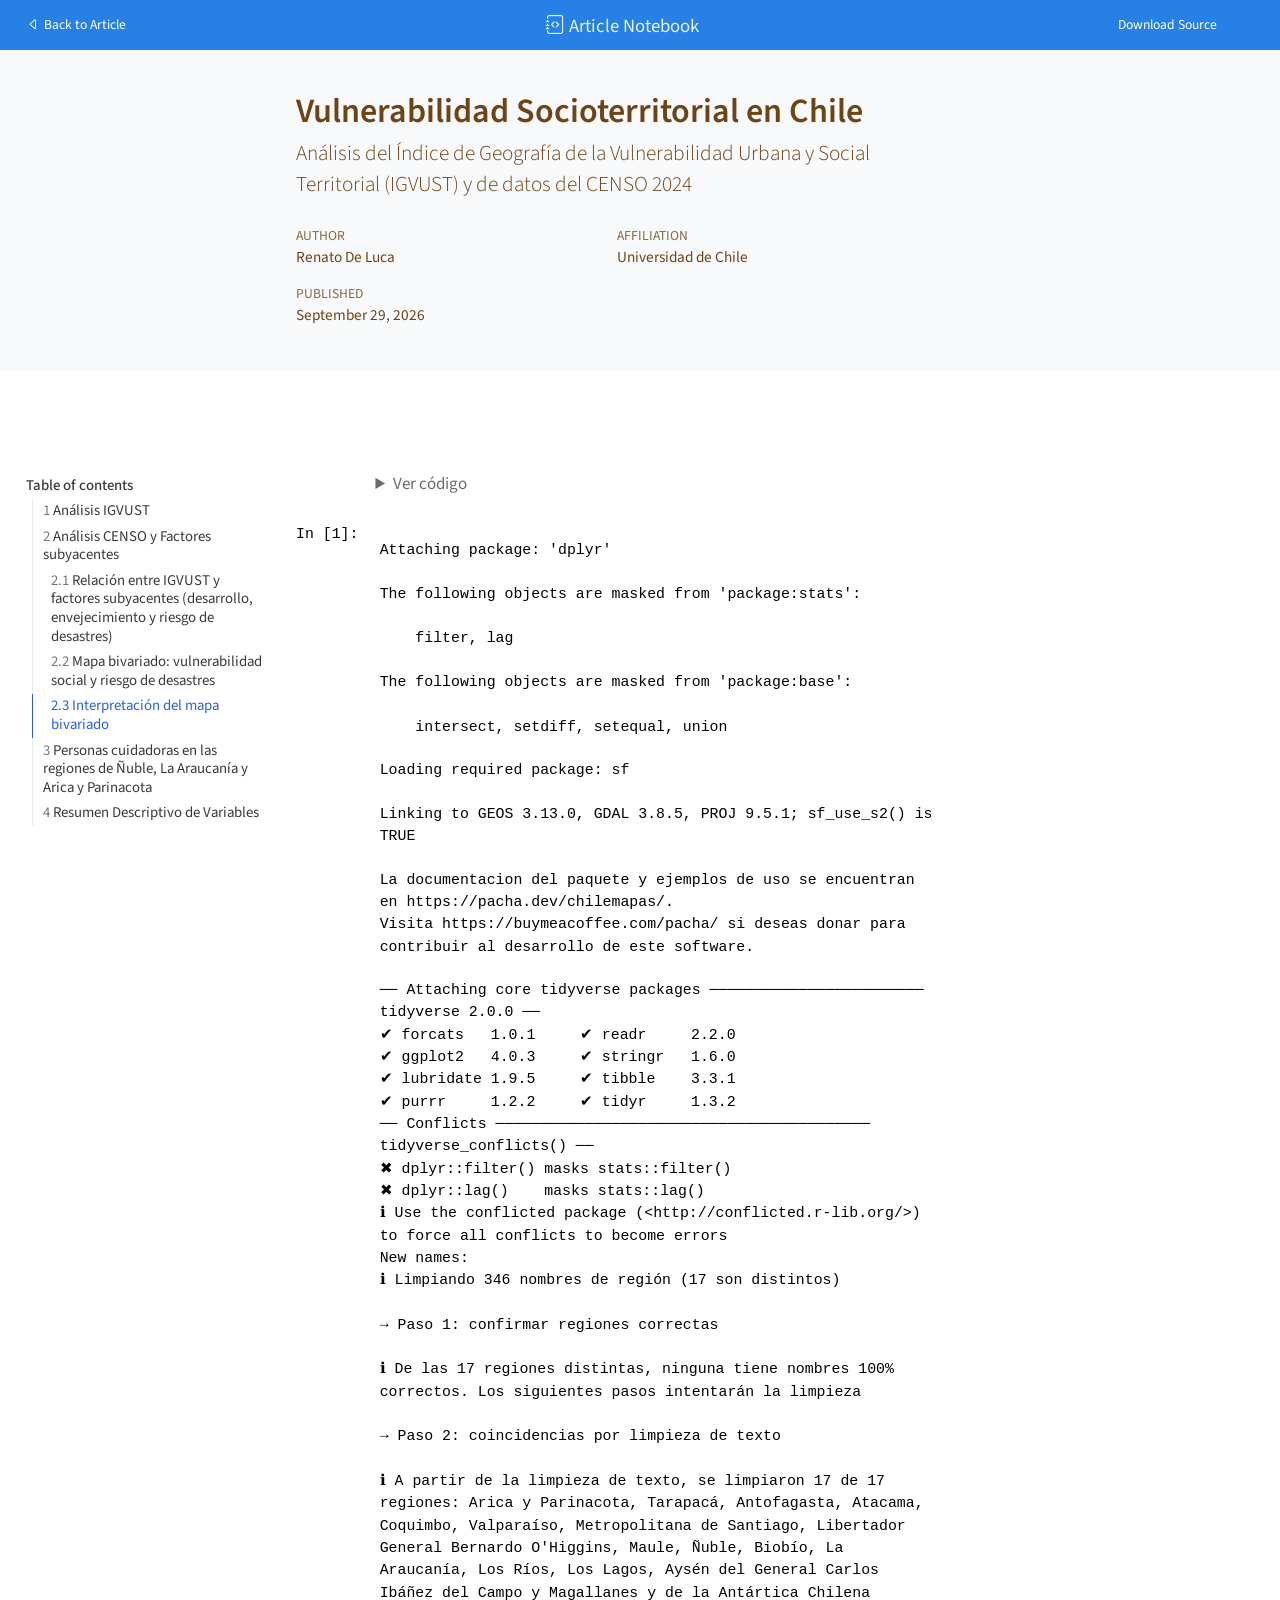
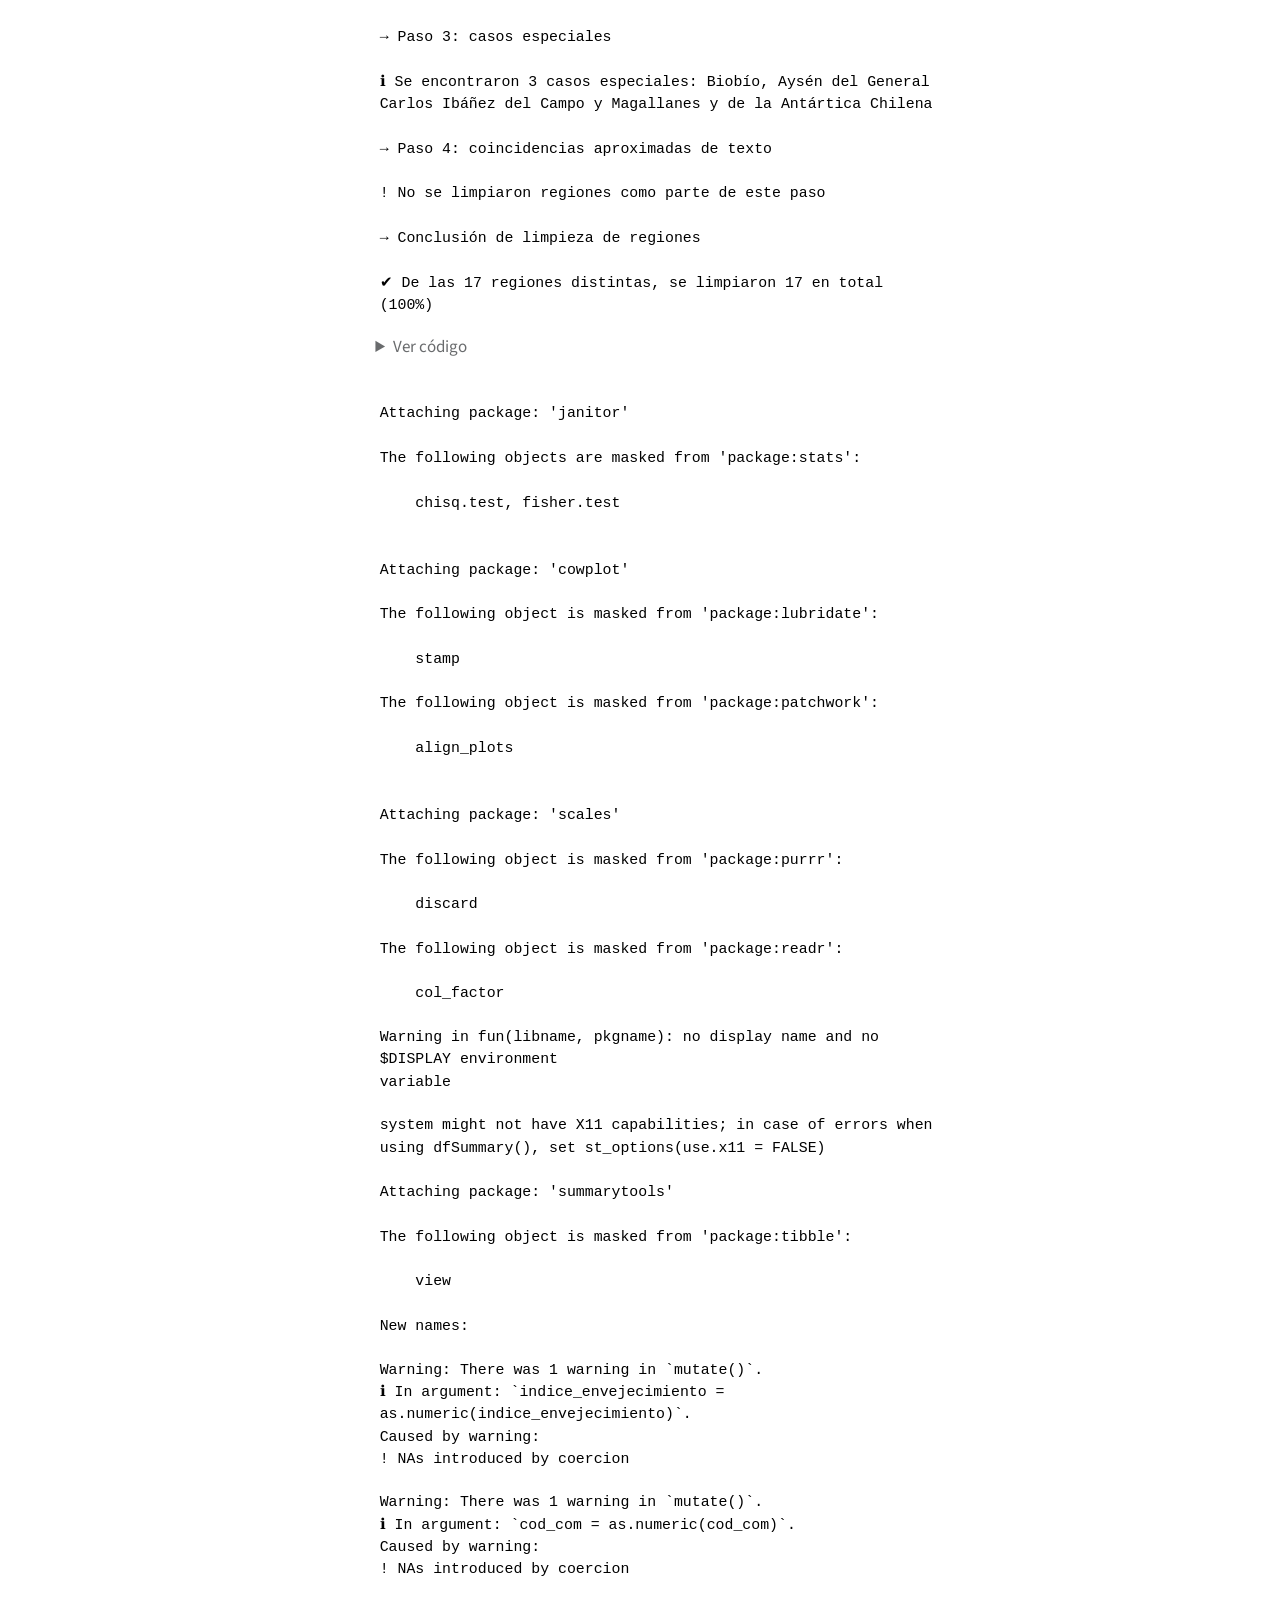
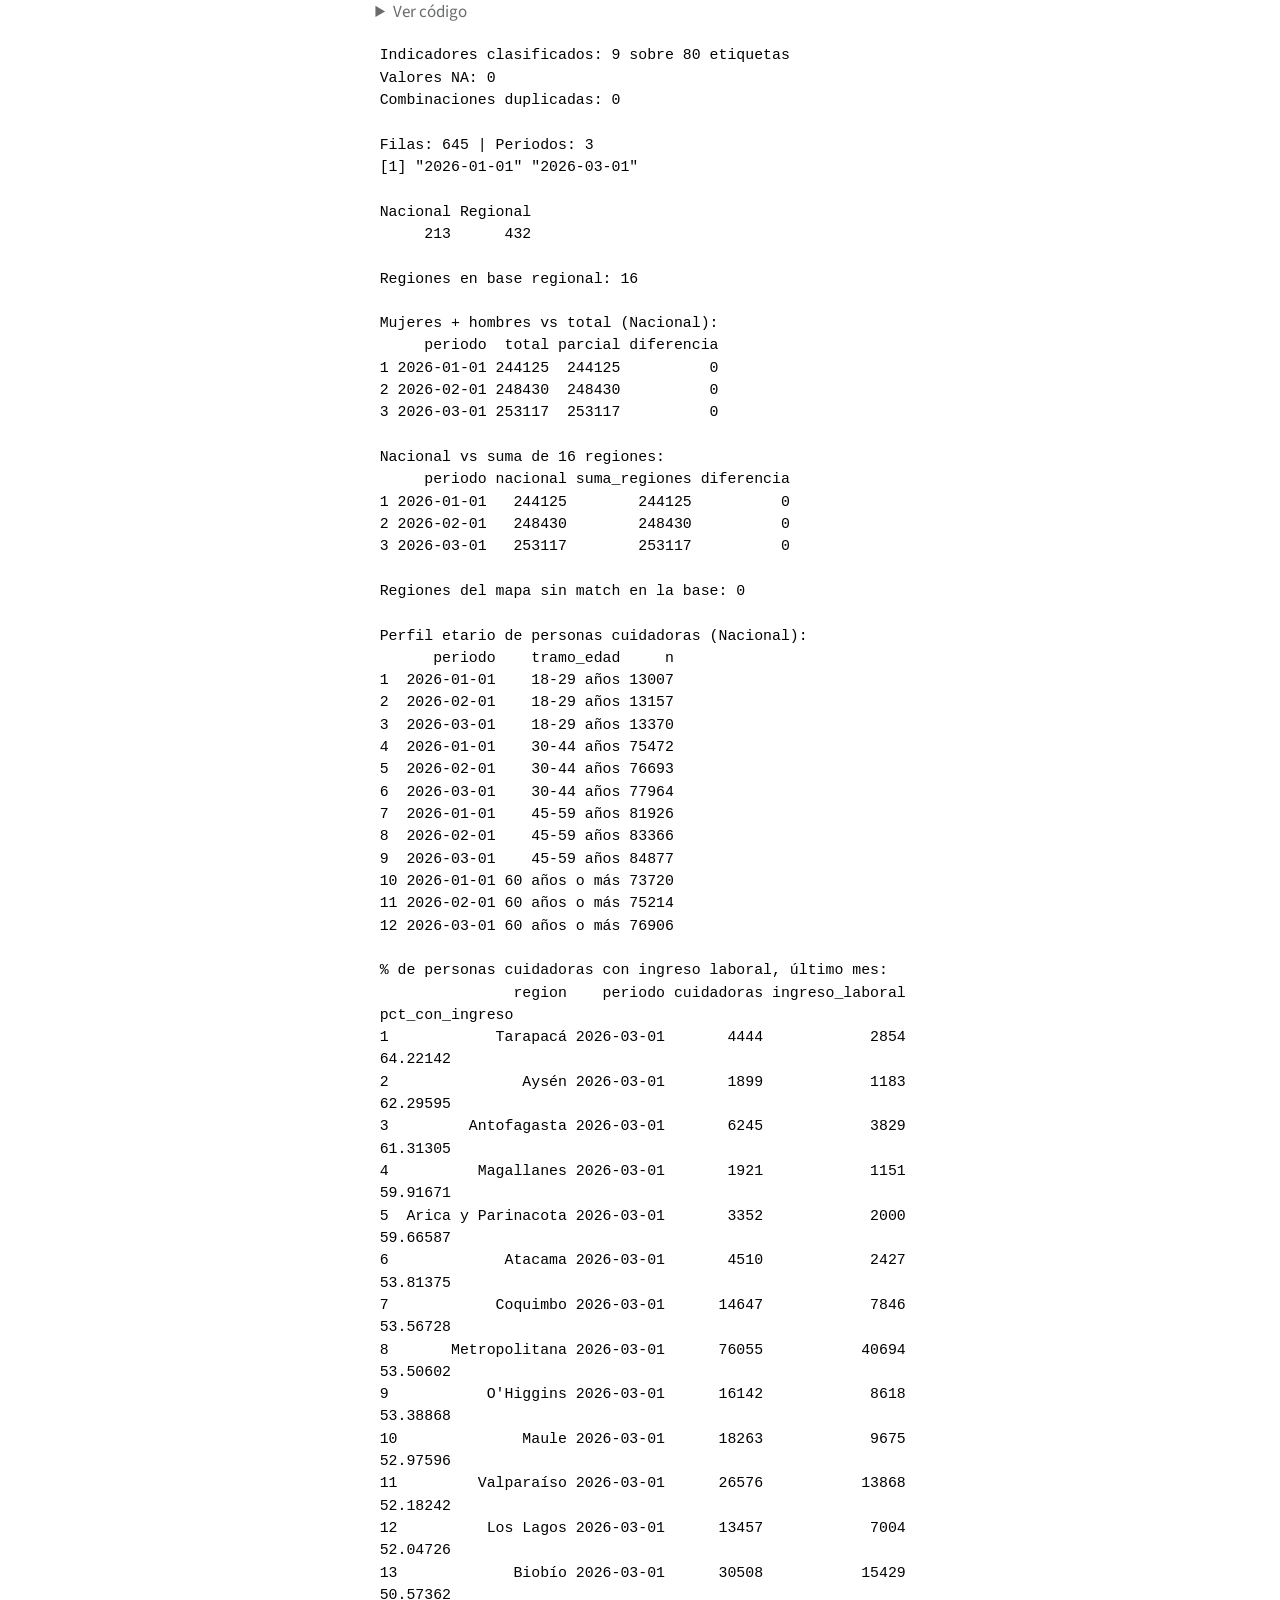
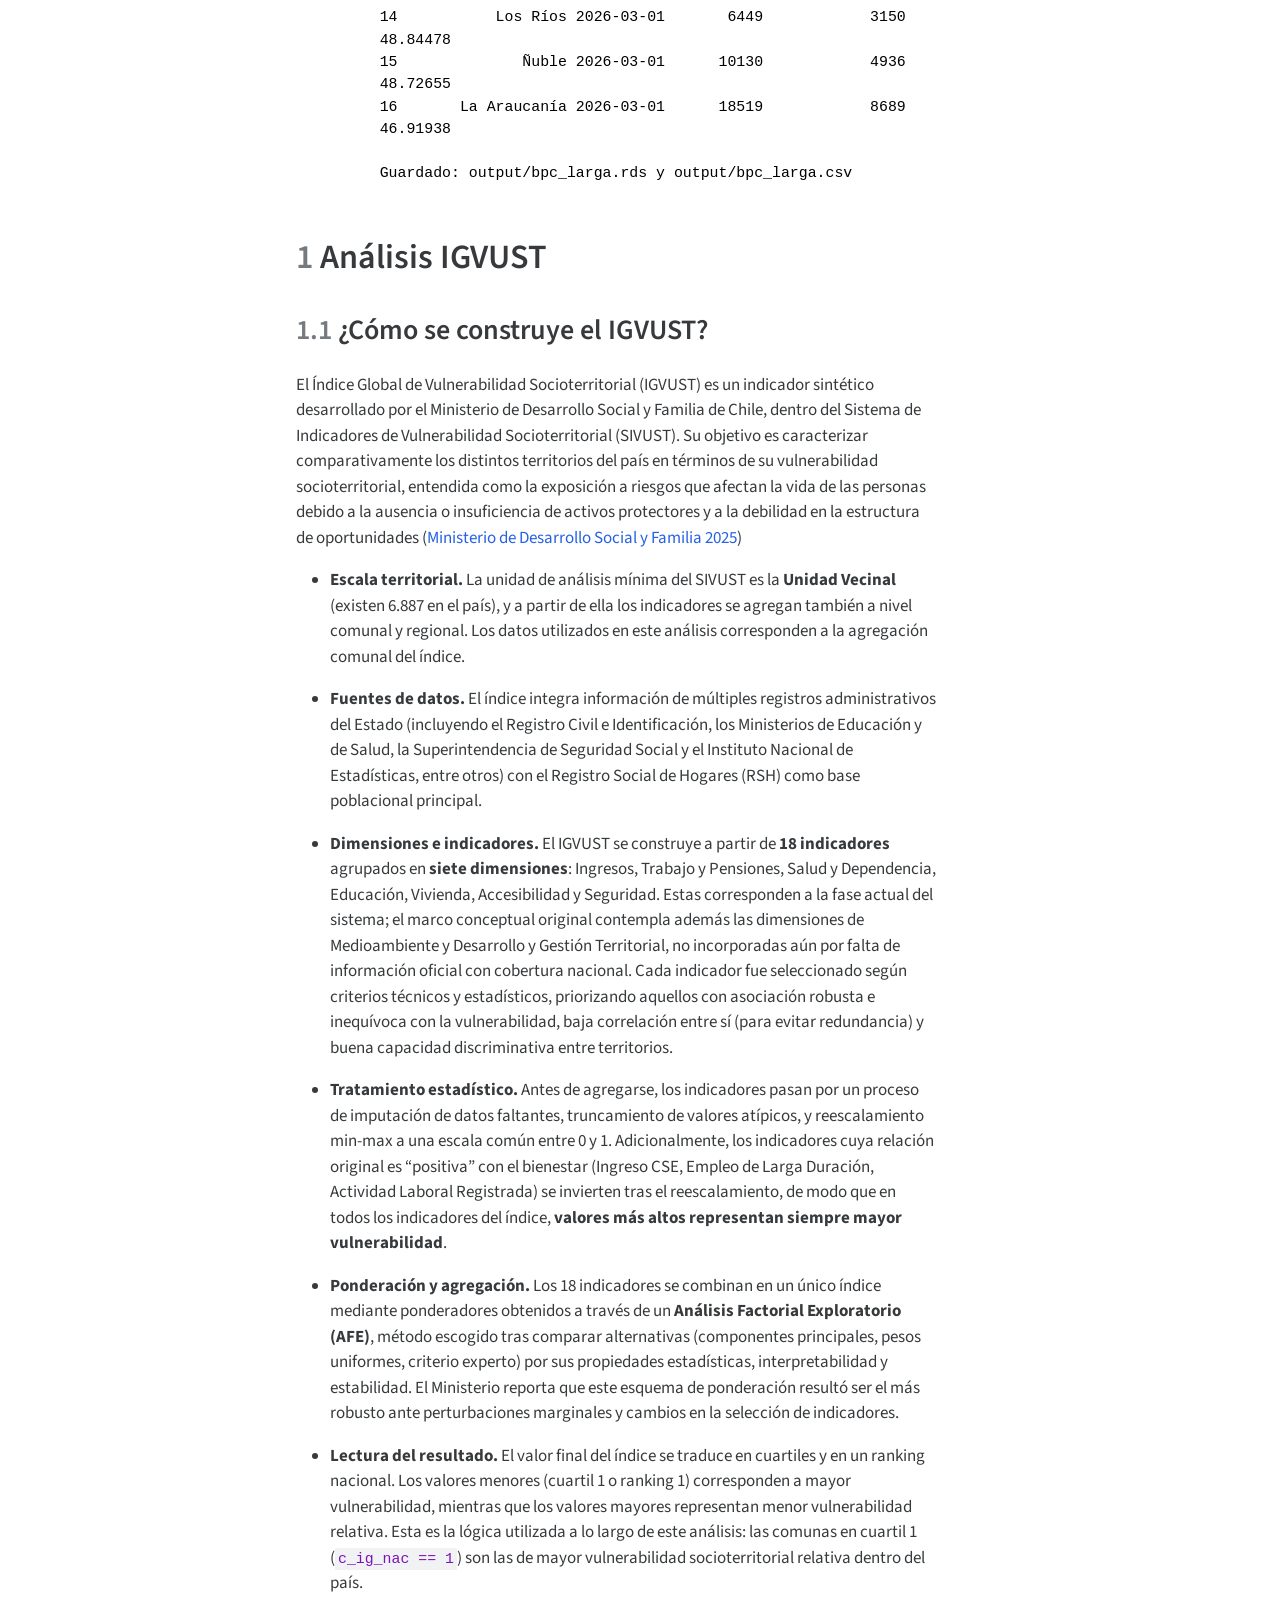
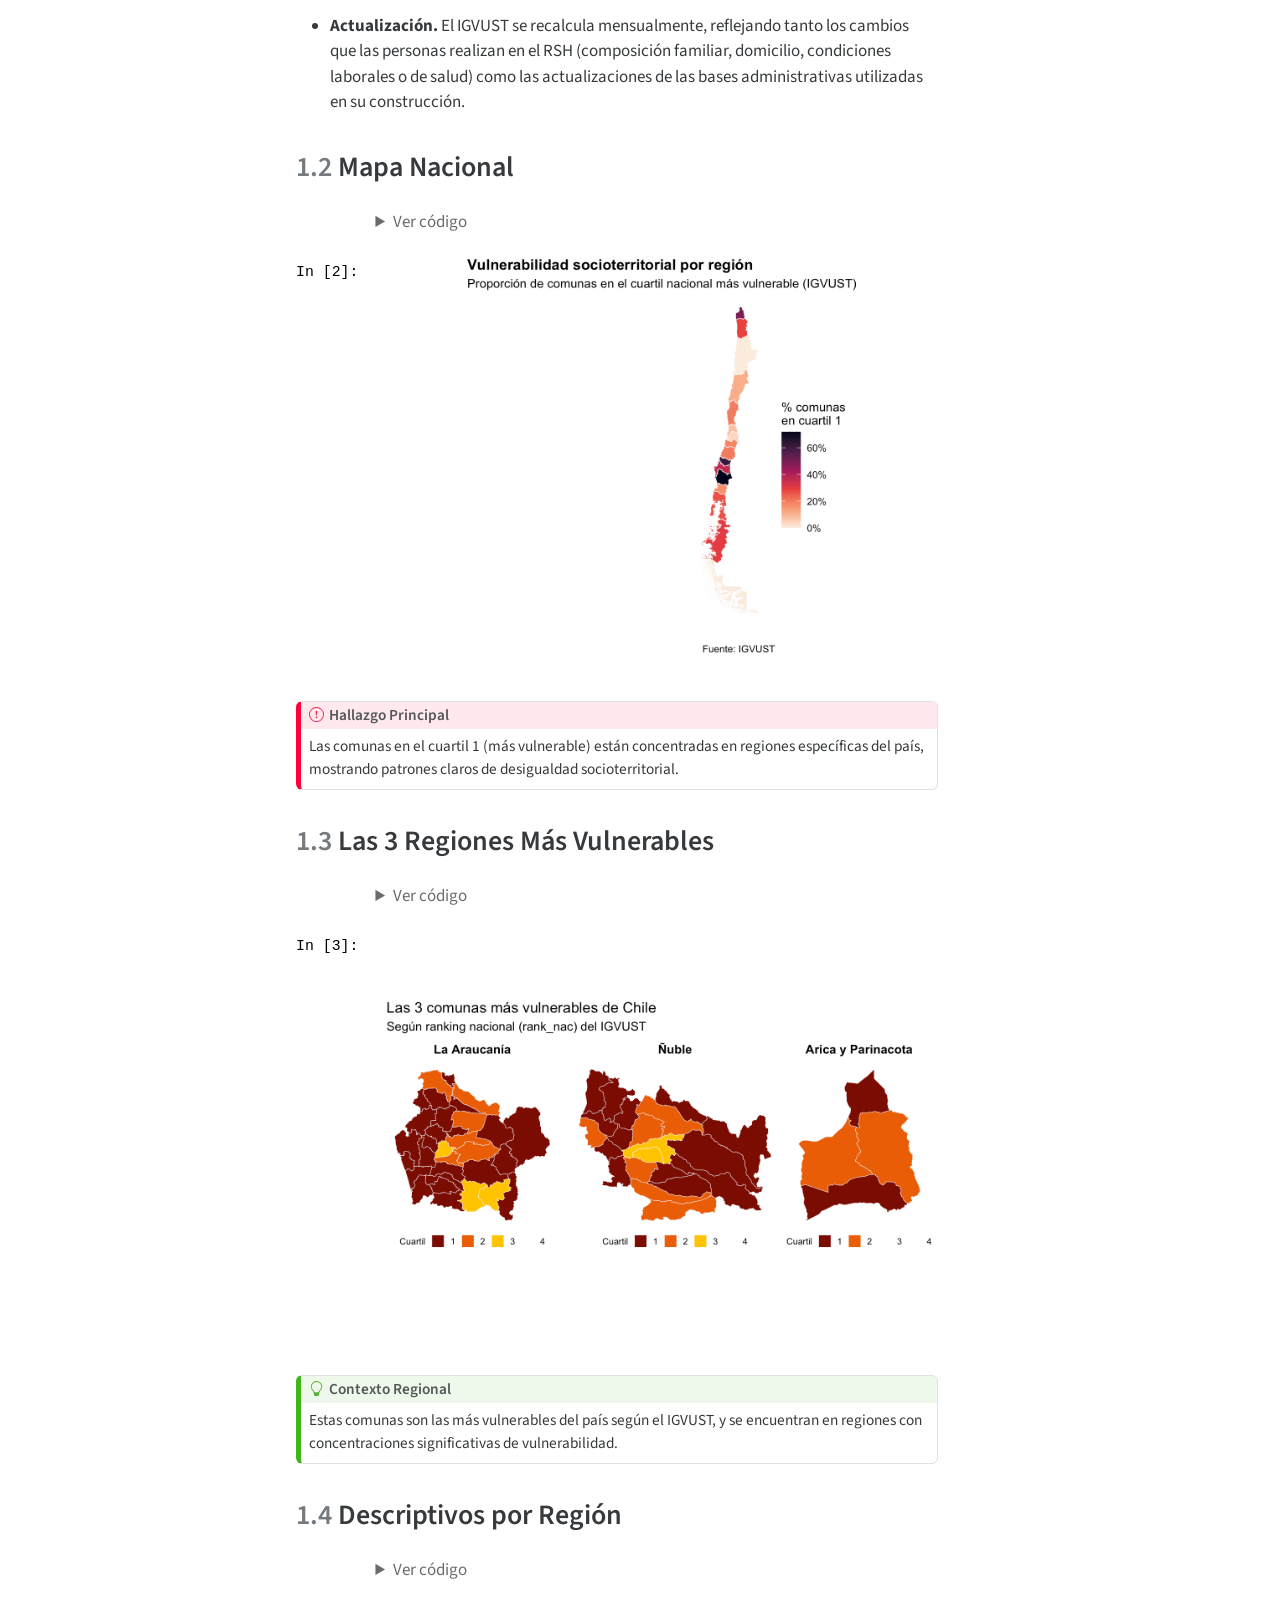
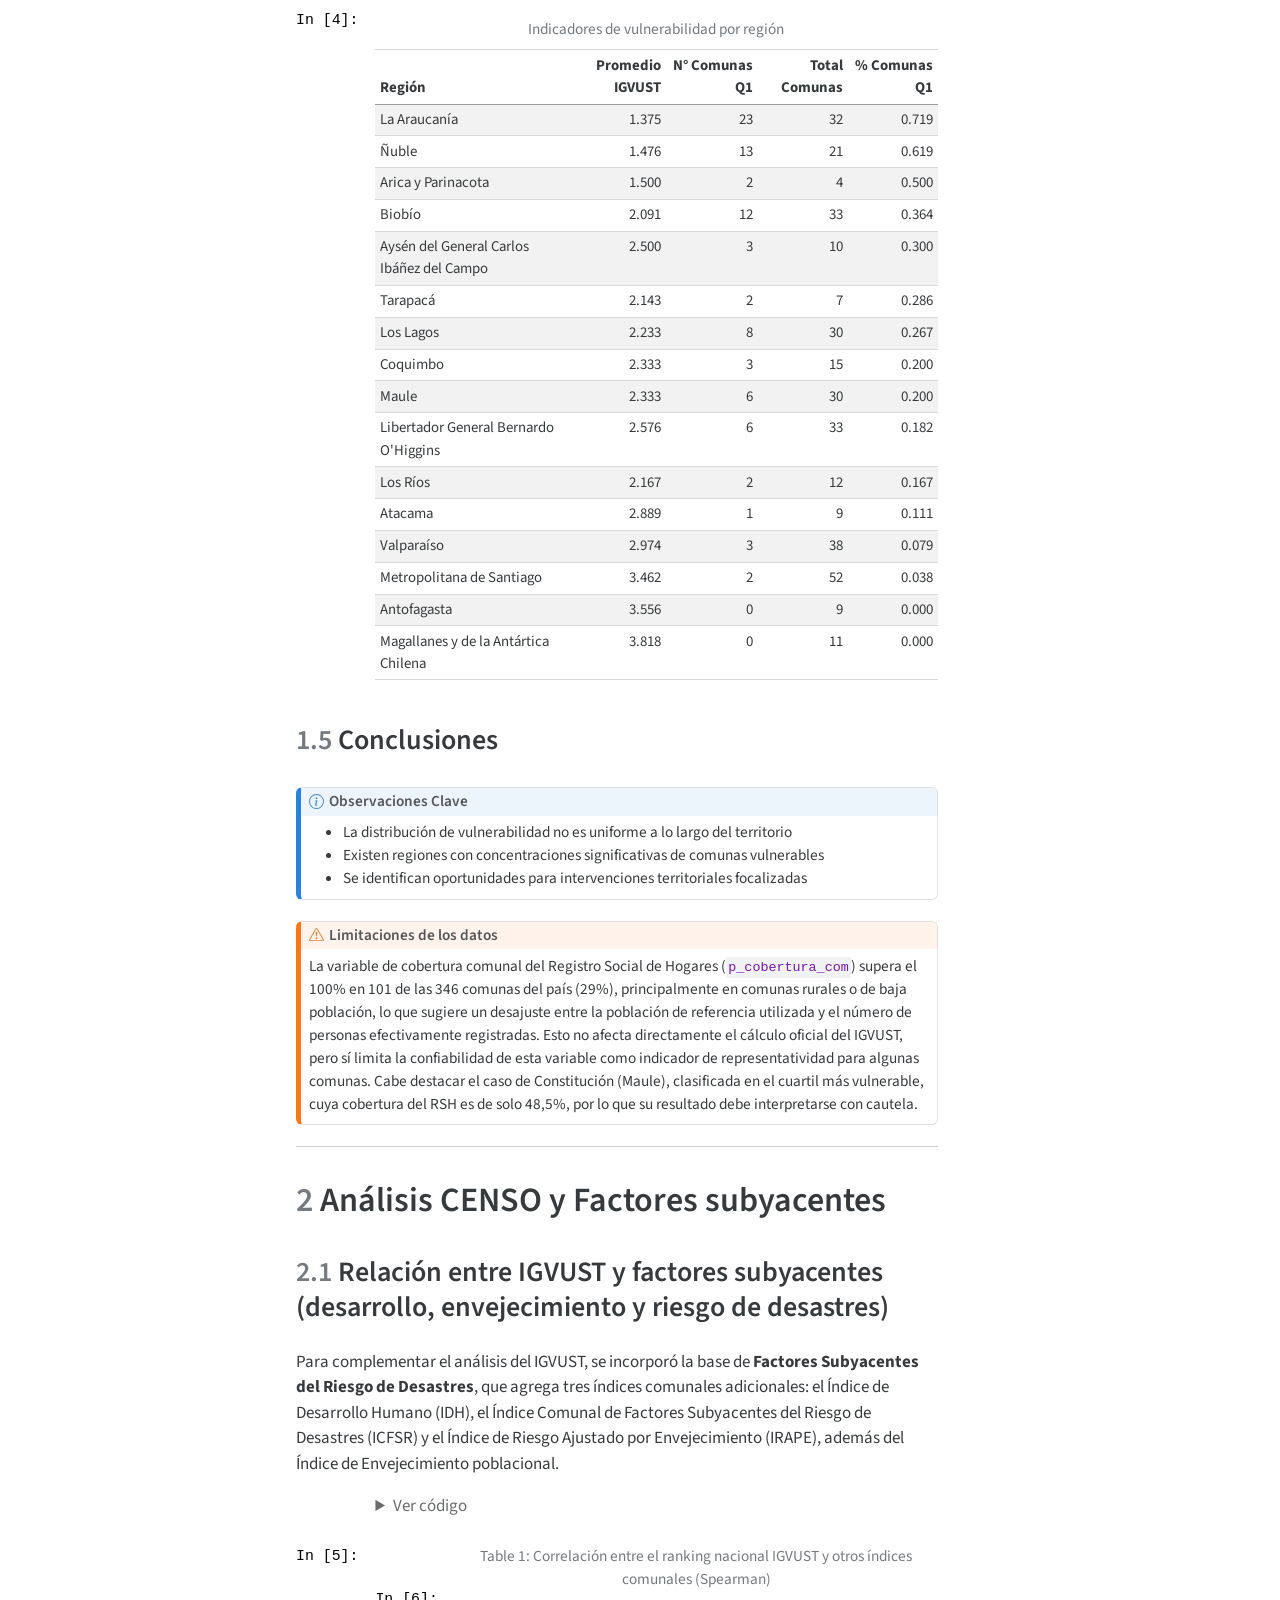
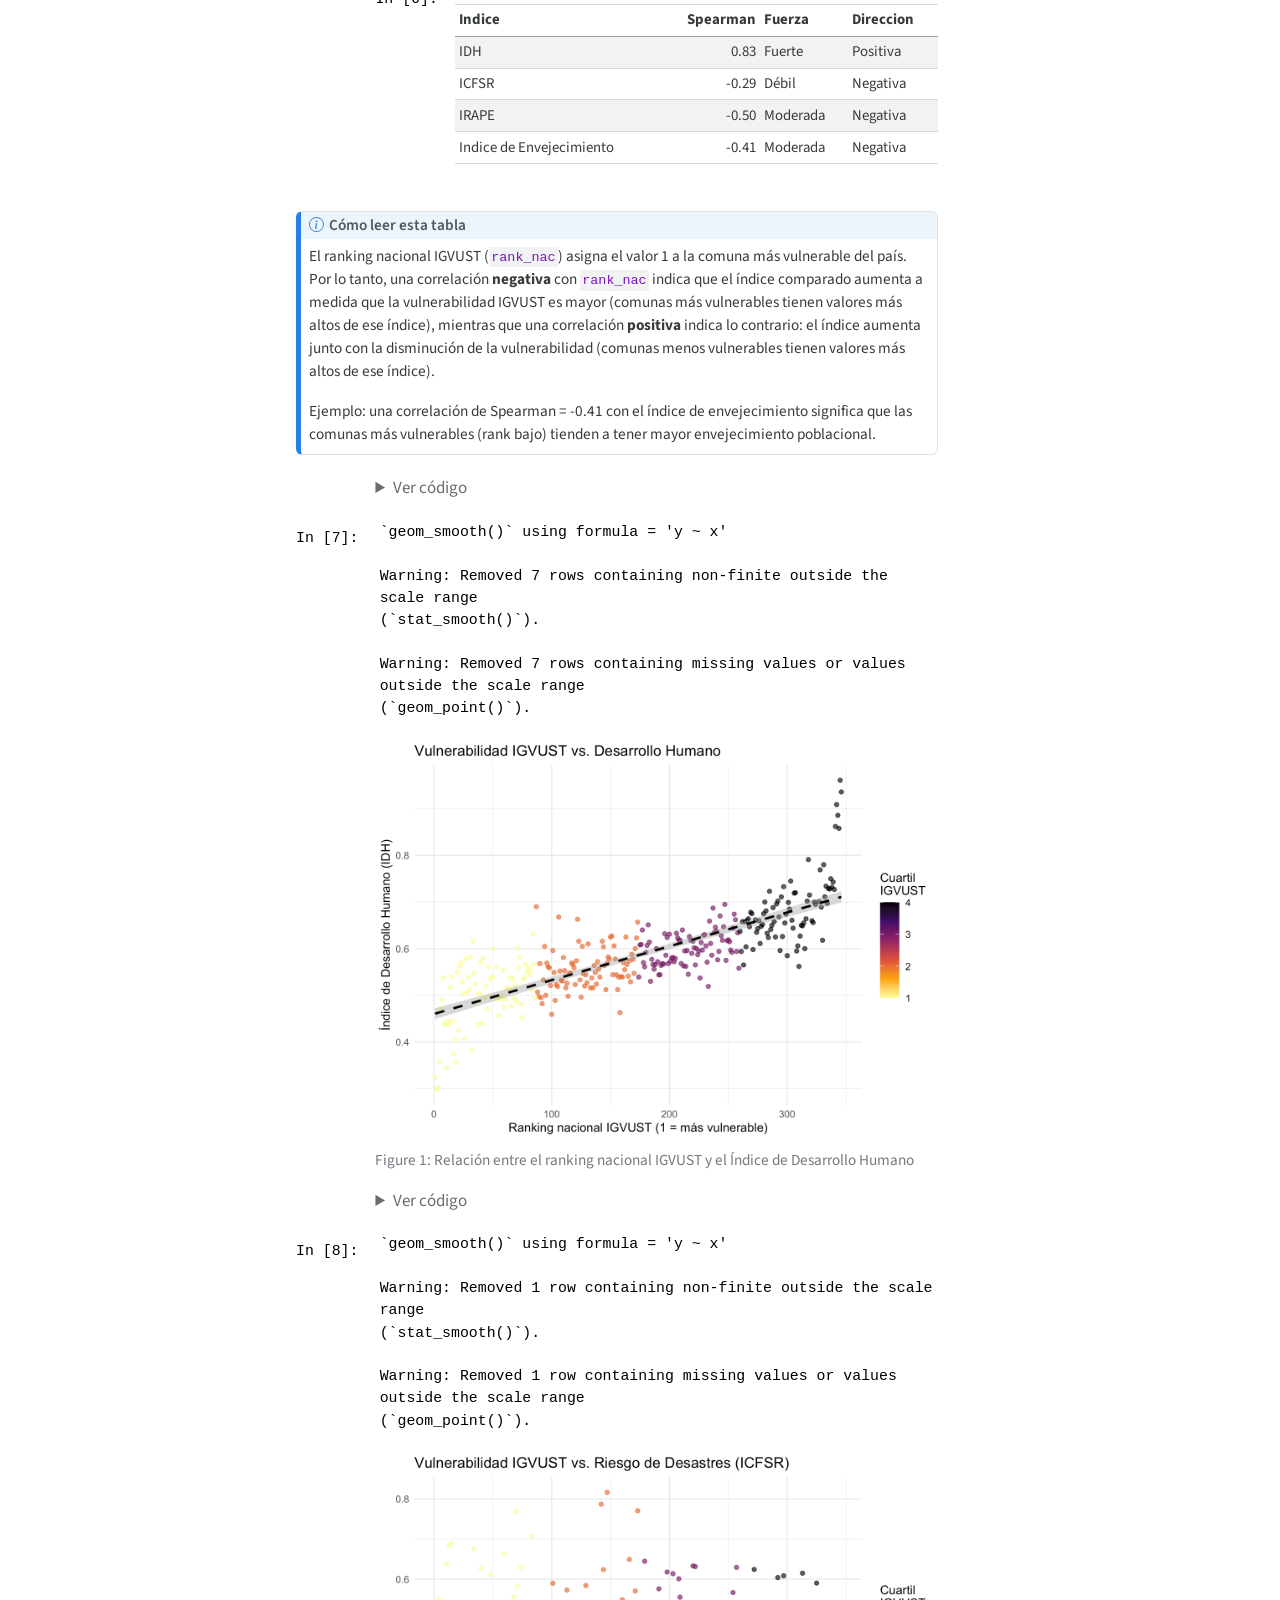
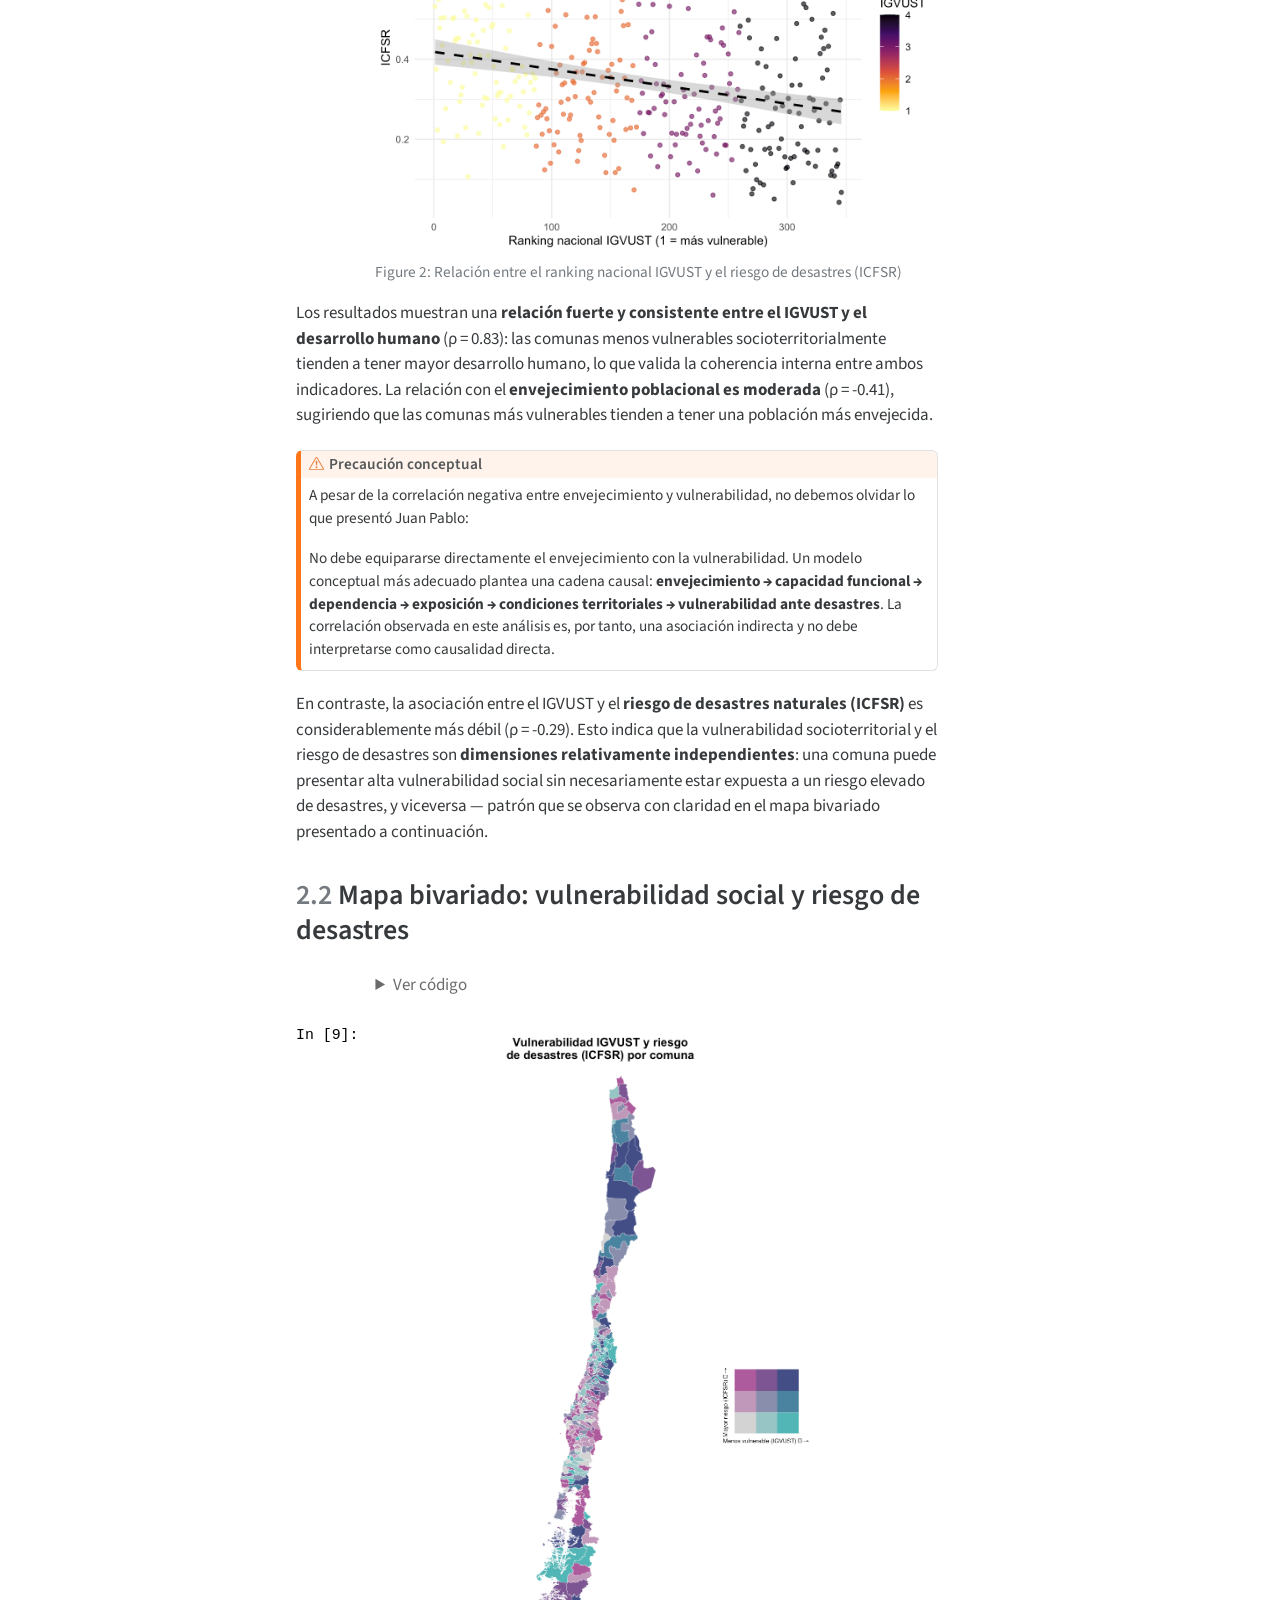
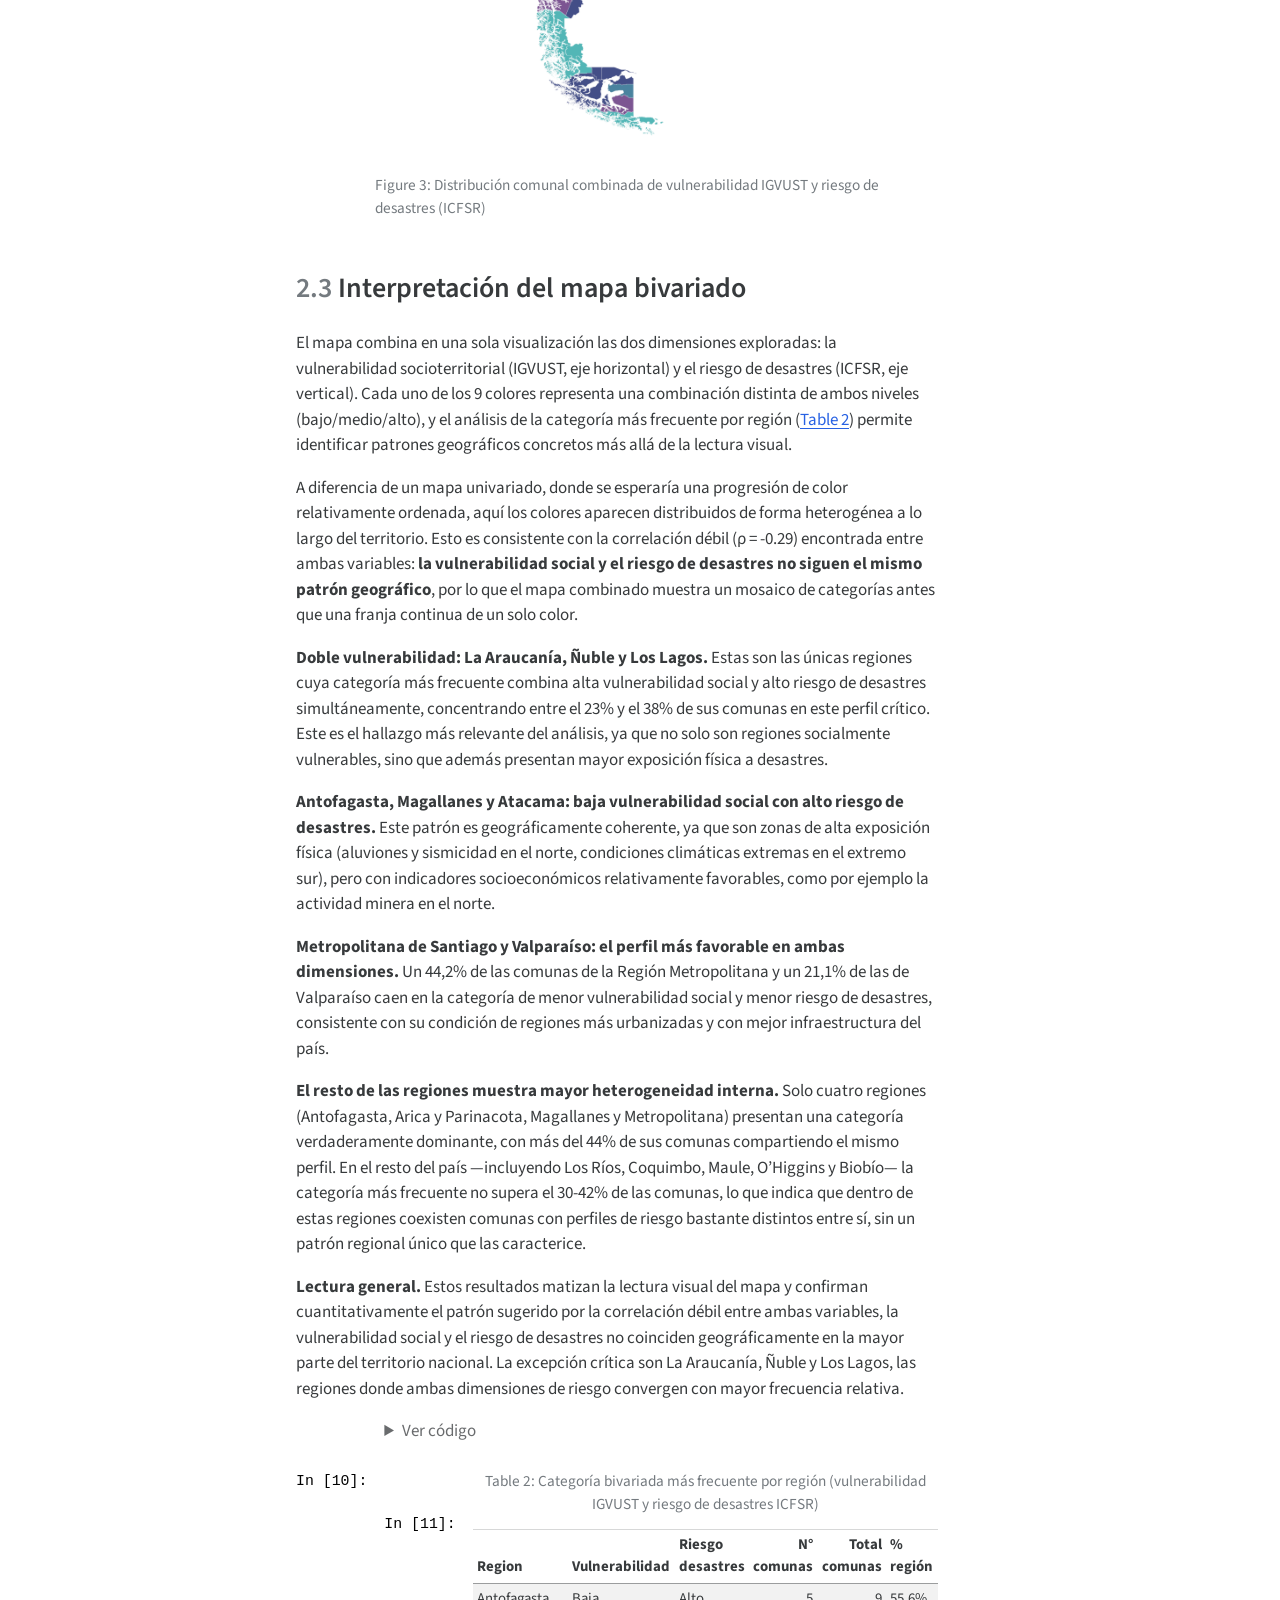
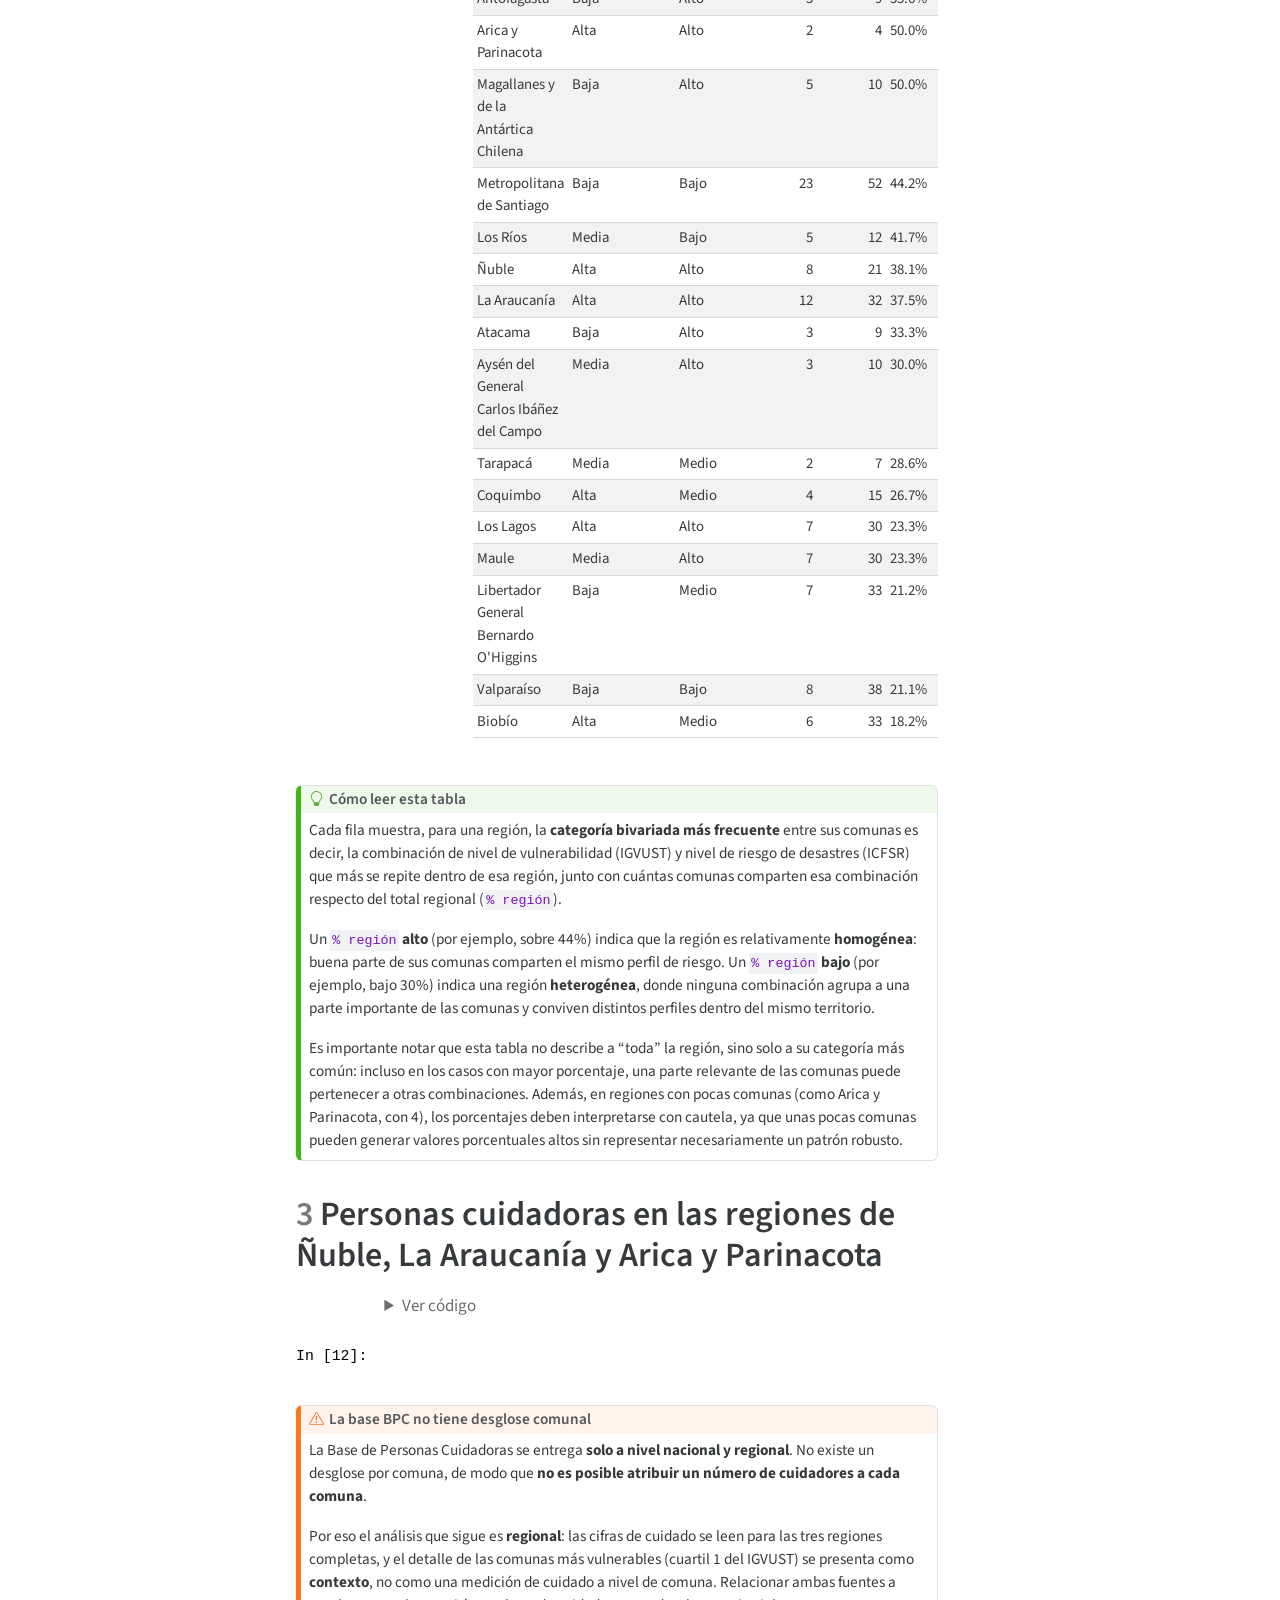
==== commit c8932f54: "add bpc + analisis" ====
--- a/docs/index-preview.html
+++ b/docs/index-preview.html
@@ -5,7 +5,7 @@
 
     <meta name="viewport" content="width=device-width, initial-scale=1.0, user-scalable=yes">
 
-    <meta name="dcterms.date" content="2026-09-23">
+    <meta name="dcterms.date" content="2026-09-29">
 
     <title>Vulnerabilidad Socioterritorial en Chile</title>
     <style>
@@ -211,10 +211,10 @@
 </style>  
       <meta name="citation_title" content="Vulnerabilidad Socioterritorial en Chile">
 <meta name="citation_author" content="Renato De Luca">
-<meta name="citation_publication_date" content="2026-09-23">
-<meta name="citation_cover_date" content="2026-09-23">
+<meta name="citation_publication_date" content="2026-09-29">
+<meta name="citation_cover_date" content="2026-09-29">
 <meta name="citation_year" content="2026">
-<meta name="citation_online_date" content="2026-09-23">
+<meta name="citation_online_date" content="2026-09-29">
 <meta name="citation_language" content="en">
 <meta name="citation_reference" content="citation_title=From mandates to mechanisms: Institutional vulnerability, decentralized governance, and the challenges of local disaster risk reduction implementation;,citation_author=I. Alcántara-Ayala;,citation_author=et al.;,citation_publication_date=2025;,citation_cover_date=2025;,citation_year=2025;,citation_journal_title=International Journal of Disaster Risk Science;">
 <meta name="citation_reference" content="citation_title=Los adultos mayores y las catástrofes: Preparación y respuesta;,citation_author=American Association for Geriatric Psychiatry [AAGP];,citation_publication_date=2024;,citation_cover_date=2024;,citation_year=2024;">
@@ -460,7 +460,7 @@
                 <div>
             <div class="quarto-title-meta-heading">Published</div>
             <div class="quarto-title-meta-contents">
-              <p class="date">September 23, 2026</p>
+              <p class="date">September 29, 2026</p>
             </div>
           </div>
           
@@ -495,7 +495,13 @@
   <li><a href="#mapa-bivariado-vulnerabilidad-social-y-riesgo-de-desastres" id="toc-mapa-bivariado-vulnerabilidad-social-y-riesgo-de-desastres" class="nav-link" data-scroll-target="#mapa-bivariado-vulnerabilidad-social-y-riesgo-de-desastres"><span class="header-section-number">2.2</span> Mapa bivariado: vulnerabilidad social y riesgo de desastres</a></li>
   <li><a href="#interpretación-del-mapa-bivariado" id="toc-interpretación-del-mapa-bivariado" class="nav-link" data-scroll-target="#interpretación-del-mapa-bivariado"><span class="header-section-number">2.3</span> Interpretación del mapa bivariado</a></li>
   </ul></li>
-  <li><a href="#resumen-descriptivo-de-variables" id="toc-resumen-descriptivo-de-variables" class="nav-link" data-scroll-target="#resumen-descriptivo-de-variables"><span class="header-section-number">3</span> Resumen Descriptivo de Variables</a></li>
+  <li><a href="#personas-cuidadoras-en-las-regiones-de-ñuble-la-araucanía-y-arica-y-parinacota" id="toc-personas-cuidadoras-en-las-regiones-de-ñuble-la-araucanía-y-arica-y-parinacota" class="nav-link" data-scroll-target="#personas-cuidadoras-en-las-regiones-de-ñuble-la-araucanía-y-arica-y-parinacota"><span class="header-section-number">3</span> Personas cuidadoras en las regiones de Ñuble, La Araucanía y Arica y Parinacota</a>
+  <ul class="collapse">
+  <li><a href="#volumen-de-personas-cuidadoras" id="toc-volumen-de-personas-cuidadoras" class="nav-link" data-scroll-target="#volumen-de-personas-cuidadoras"><span class="header-section-number">3.1</span> Volumen de personas cuidadoras</a></li>
+  <li><a href="#perfil-socioeconómico-de-las-personas-cuidadoras" id="toc-perfil-socioeconómico-de-las-personas-cuidadoras" class="nav-link" data-scroll-target="#perfil-socioeconómico-de-las-personas-cuidadoras"><span class="header-section-number">3.2</span> Perfil socioeconómico de las personas cuidadoras</a></li>
+  <li><a href="#communas-más-vulnerables-como-contexto" id="toc-communas-más-vulnerables-como-contexto" class="nav-link" data-scroll-target="#communas-más-vulnerables-como-contexto"><span class="header-section-number">3.3</span> Communas más vulnerables como contexto</a></li>
+  </ul></li>
+  <li><a href="#resumen-descriptivo-de-variables" id="toc-resumen-descriptivo-de-variables" class="nav-link" data-scroll-target="#resumen-descriptivo-de-variables"><span class="header-section-number">4</span> Resumen Descriptivo de Variables</a></li>
   </ul>
 </nav>
 </div>
@@ -625,6 +631,73 @@
 ℹ In argument: `cod_com = as.numeric(cod_com)`.
 Caused by warning:
 ! NAs introduced by coercion</code></pre>
+</div>
+<details class="code-fold">
+<summary>Ver código</summary>
+<div class="code-copy-outer-scaffold"><div class="sourceCode cell-code" id="cb15"><pre class="sourceCode r code-with-copy"><code class="sourceCode r"><span id="cb15-1"><a href="#cb15-1" aria-hidden="true" tabindex="-1"></a><span class="fu">source</span>(<span class="st">"../processing/analisis_bpc.r"</span>)</span></code></pre></div><button title="Copy to Clipboard" class="code-copy-button"><i class="bi"></i></button></div>
+</details>
+<div class="cell-output cell-output-stdout">
+<pre><code>Indicadores clasificados: 9 sobre 80 etiquetas
+Valores NA: 0 
+Combinaciones duplicadas: 0 
+
+Filas: 645 | Periodos: 3 
+[1] "2026-01-01" "2026-03-01"
+
+Nacional Regional 
+     213      432 
+
+Regiones en base regional: 16 
+
+Mujeres + hombres vs total (Nacional):
+     periodo  total parcial diferencia
+1 2026-01-01 244125  244125          0
+2 2026-02-01 248430  248430          0
+3 2026-03-01 253117  253117          0
+
+Nacional vs suma de 16 regiones:
+     periodo nacional suma_regiones diferencia
+1 2026-01-01   244125        244125          0
+2 2026-02-01   248430        248430          0
+3 2026-03-01   253117        253117          0
+
+Regiones del mapa sin match en la base: 0 
+
+Perfil etario de personas cuidadoras (Nacional):
+      periodo    tramo_edad     n
+1  2026-01-01    18-29 años 13007
+2  2026-02-01    18-29 años 13157
+3  2026-03-01    18-29 años 13370
+4  2026-01-01    30-44 años 75472
+5  2026-02-01    30-44 años 76693
+6  2026-03-01    30-44 años 77964
+7  2026-01-01    45-59 años 81926
+8  2026-02-01    45-59 años 83366
+9  2026-03-01    45-59 años 84877
+10 2026-01-01 60 años o más 73720
+11 2026-02-01 60 años o más 75214
+12 2026-03-01 60 años o más 76906
+
+% de personas cuidadoras con ingreso laboral, último mes:
+               region    periodo cuidadoras ingreso_laboral pct_con_ingreso
+1            Tarapacá 2026-03-01       4444            2854        64.22142
+2               Aysén 2026-03-01       1899            1183        62.29595
+3         Antofagasta 2026-03-01       6245            3829        61.31305
+4          Magallanes 2026-03-01       1921            1151        59.91671
+5  Arica y Parinacota 2026-03-01       3352            2000        59.66587
+6             Atacama 2026-03-01       4510            2427        53.81375
+7            Coquimbo 2026-03-01      14647            7846        53.56728
+8       Metropolitana 2026-03-01      76055           40694        53.50602
+9           O'Higgins 2026-03-01      16142            8618        53.38868
+10              Maule 2026-03-01      18263            9675        52.97596
+11         Valparaíso 2026-03-01      26576           13868        52.18242
+12          Los Lagos 2026-03-01      13457            7004        52.04726
+13             Biobío 2026-03-01      30508           15429        50.57362
+14           Los Ríos 2026-03-01       6449            3150        48.84478
+15              Ñuble 2026-03-01      10130            4936        48.72655
+16       La Araucanía 2026-03-01      18519            8689        46.91938
+
+Guardado: output/bpc_larga.rds y output/bpc_larga.csv</code></pre>
 </div>
 </div></div>
 <section id="análisis-igvust" class="level1" data-number="1">
@@ -647,7 +720,7 @@
 <div class="cell-container code-fold"><div class="cell-decorator"><pre>In [2]:</pre></div><div class="cell">
 <details class="code-fold">
 <summary>Ver código</summary>
-<div class="code-copy-outer-scaffold"><div class="sourceCode cell-code" id="cb15"><pre class="sourceCode r code-with-copy"><code class="sourceCode r"><span id="cb15-1"><a href="#cb15-1" aria-hidden="true" tabindex="-1"></a>grafico_mapa_nacional</span></code></pre></div><button title="Copy to Clipboard" class="code-copy-button"><i class="bi"></i></button></div>
+<div class="code-copy-outer-scaffold"><div class="sourceCode cell-code" id="cb17"><pre class="sourceCode r code-with-copy"><code class="sourceCode r"><span id="cb17-1"><a href="#cb17-1" aria-hidden="true" tabindex="-1"></a>grafico_mapa_nacional</span></code></pre></div><button title="Copy to Clipboard" class="code-copy-button"><i class="bi"></i></button></div>
 </details>
 <div class="cell-output-display">
 <div class="">
@@ -676,9 +749,9 @@
 <div class="cell-container code-fold"><div class="cell-decorator"><pre>In [3]:</pre></div><div class="cell">
 <details class="code-fold">
 <summary>Ver código</summary>
-<div class="code-copy-outer-scaffold"><div class="sourceCode cell-code" id="cb16"><pre class="sourceCode r code-with-copy"><code class="sourceCode r"><span id="cb16-1"><a href="#cb16-1" aria-hidden="true" tabindex="-1"></a>patchwork<span class="sc">::</span><span class="fu">wrap_plots</span>(mapas_top3, <span class="at">ncol =</span> <span class="dv">3</span>) <span class="sc">+</span></span>
-<span id="cb16-2"><a href="#cb16-2" aria-hidden="true" tabindex="-1"></a>  patchwork<span class="sc">::</span><span class="fu">plot_annotation</span>(<span class="at">title =</span> <span class="st">"Las 3 comunas más vulnerables de Chile"</span>,</span>
-<span id="cb16-3"><a href="#cb16-3" aria-hidden="true" tabindex="-1"></a>                   <span class="at">subtitle =</span> <span class="st">"Según ranking nacional (rank_nac) del IGVUST"</span>)</span></code></pre></div><button title="Copy to Clipboard" class="code-copy-button"><i class="bi"></i></button></div>
+<div class="code-copy-outer-scaffold"><div class="sourceCode cell-code" id="cb18"><pre class="sourceCode r code-with-copy"><code class="sourceCode r"><span id="cb18-1"><a href="#cb18-1" aria-hidden="true" tabindex="-1"></a>patchwork<span class="sc">::</span><span class="fu">wrap_plots</span>(mapas_top3, <span class="at">ncol =</span> <span class="dv">3</span>) <span class="sc">+</span></span>
+<span id="cb18-2"><a href="#cb18-2" aria-hidden="true" tabindex="-1"></a>  patchwork<span class="sc">::</span><span class="fu">plot_annotation</span>(<span class="at">title =</span> <span class="st">"Las 3 comunas más vulnerables de Chile"</span>,</span>
+<span id="cb18-3"><a href="#cb18-3" aria-hidden="true" tabindex="-1"></a>                   <span class="at">subtitle =</span> <span class="st">"Según ranking nacional (rank_nac) del IGVUST"</span>)</span></code></pre></div><button title="Copy to Clipboard" class="code-copy-button"><i class="bi"></i></button></div>
 </details>
 <div class="cell-output-display">
 <div class="">
@@ -707,15 +780,15 @@
 <div class="cell-container code-fold"><div class="cell-decorator"><pre>In [4]:</pre></div><div class="cell">
 <details class="code-fold">
 <summary>Ver código</summary>
-<div class="code-copy-outer-scaffold"><div class="sourceCode cell-code" id="cb17"><pre class="sourceCode r code-with-copy"><code class="sourceCode r"><span id="cb17-1"><a href="#cb17-1" aria-hidden="true" tabindex="-1"></a>regiones_vulnerabilidad <span class="sc">%&gt;%</span></span>
-<span id="cb17-2"><a href="#cb17-2" aria-hidden="true" tabindex="-1"></a>  <span class="fu">mutate</span>(<span class="fu">across</span>(<span class="fu">where</span>(is.numeric), <span class="sc">~</span><span class="fu">round</span>(., <span class="dv">3</span>))) <span class="sc">%&gt;%</span></span>
-<span id="cb17-3"><a href="#cb17-3" aria-hidden="true" tabindex="-1"></a>  <span class="fu">arrange</span>(<span class="fu">desc</span>(prop_comunas_q1)) <span class="sc">%&gt;%</span></span>
-<span id="cb17-4"><a href="#cb17-4" aria-hidden="true" tabindex="-1"></a>  <span class="fu">select</span>(<span class="sc">-</span>codigo_region) <span class="sc">%&gt;%</span></span>
-<span id="cb17-5"><a href="#cb17-5" aria-hidden="true" tabindex="-1"></a>  knitr<span class="sc">::</span><span class="fu">kable</span>(</span>
-<span id="cb17-6"><a href="#cb17-6" aria-hidden="true" tabindex="-1"></a>    <span class="at">col.names =</span> <span class="fu">c</span>(<span class="st">"Región"</span>, <span class="st">"Promedio IGVUST"</span>, <span class="st">"N° Comunas Q1"</span>, <span class="st">"Total Comunas"</span>, <span class="st">"% Comunas Q1"</span>),</span>
-<span id="cb17-7"><a href="#cb17-7" aria-hidden="true" tabindex="-1"></a>    <span class="at">caption =</span> <span class="st">"Indicadores de vulnerabilidad por región"</span>,</span>
-<span id="cb17-8"><a href="#cb17-8" aria-hidden="true" tabindex="-1"></a>    <span class="at">format =</span> <span class="st">"html"</span></span>
-<span id="cb17-9"><a href="#cb17-9" aria-hidden="true" tabindex="-1"></a>  )</span></code></pre></div><button title="Copy to Clipboard" class="code-copy-button"><i class="bi"></i></button></div>
+<div class="code-copy-outer-scaffold"><div class="sourceCode cell-code" id="cb19"><pre class="sourceCode r code-with-copy"><code class="sourceCode r"><span id="cb19-1"><a href="#cb19-1" aria-hidden="true" tabindex="-1"></a>regiones_vulnerabilidad <span class="sc">%&gt;%</span></span>
+<span id="cb19-2"><a href="#cb19-2" aria-hidden="true" tabindex="-1"></a>  <span class="fu">mutate</span>(<span class="fu">across</span>(<span class="fu">where</span>(is.numeric), <span class="sc">~</span><span class="fu">round</span>(., <span class="dv">3</span>))) <span class="sc">%&gt;%</span></span>
+<span id="cb19-3"><a href="#cb19-3" aria-hidden="true" tabindex="-1"></a>  <span class="fu">arrange</span>(<span class="fu">desc</span>(prop_comunas_q1)) <span class="sc">%&gt;%</span></span>
+<span id="cb19-4"><a href="#cb19-4" aria-hidden="true" tabindex="-1"></a>  <span class="fu">select</span>(<span class="sc">-</span>codigo_region) <span class="sc">%&gt;%</span></span>
+<span id="cb19-5"><a href="#cb19-5" aria-hidden="true" tabindex="-1"></a>  knitr<span class="sc">::</span><span class="fu">kable</span>(</span>
+<span id="cb19-6"><a href="#cb19-6" aria-hidden="true" tabindex="-1"></a>    <span class="at">col.names =</span> <span class="fu">c</span>(<span class="st">"Región"</span>, <span class="st">"Promedio IGVUST"</span>, <span class="st">"N° Comunas Q1"</span>, <span class="st">"Total Comunas"</span>, <span class="st">"% Comunas Q1"</span>),</span>
+<span id="cb19-7"><a href="#cb19-7" aria-hidden="true" tabindex="-1"></a>    <span class="at">caption =</span> <span class="st">"Indicadores de vulnerabilidad por región"</span>,</span>
+<span id="cb19-8"><a href="#cb19-8" aria-hidden="true" tabindex="-1"></a>    <span class="at">format =</span> <span class="st">"html"</span></span>
+<span id="cb19-9"><a href="#cb19-9" aria-hidden="true" tabindex="-1"></a>  )</span></code></pre></div><button title="Copy to Clipboard" class="code-copy-button"><i class="bi"></i></button></div>
 </details>
 <div class="cell-output-display">
 <table class="caption-top table table-sm table-striped small">
@@ -890,12 +963,12 @@
 <div class="cell-container code-fold"><div class="cell-decorator"><pre>In [5]:</pre></div><div class="cell">
 <details class="code-fold">
 <summary>Ver código</summary>
-<div class="code-copy-outer-scaffold"><div class="sourceCode cell-code" id="cb18"><pre class="sourceCode r code-with-copy"><code class="sourceCode r"><span id="cb18-1"><a href="#cb18-1" aria-hidden="true" tabindex="-1"></a>tabla_correlaciones <span class="sc">%&gt;%</span></span>
-<span id="cb18-2"><a href="#cb18-2" aria-hidden="true" tabindex="-1"></a>  knitr<span class="sc">::</span><span class="fu">kable</span>(</span>
-<span id="cb18-3"><a href="#cb18-3" aria-hidden="true" tabindex="-1"></a>    <span class="at">caption =</span> <span class="st">"Correlación entre el ranking nacional IGVUST y otros índices comunales (Spearman)"</span>,</span>
-<span id="cb18-4"><a href="#cb18-4" aria-hidden="true" tabindex="-1"></a>    <span class="at">digits =</span> <span class="dv">2</span>,</span>
-<span id="cb18-5"><a href="#cb18-5" aria-hidden="true" tabindex="-1"></a>    <span class="at">format =</span> <span class="st">"html"</span></span>
-<span id="cb18-6"><a href="#cb18-6" aria-hidden="true" tabindex="-1"></a>  )</span></code></pre></div><button title="Copy to Clipboard" class="code-copy-button"><i class="bi"></i></button></div>
+<div class="code-copy-outer-scaffold"><div class="sourceCode cell-code" id="cb20"><pre class="sourceCode r code-with-copy"><code class="sourceCode r"><span id="cb20-1"><a href="#cb20-1" aria-hidden="true" tabindex="-1"></a>tabla_correlaciones <span class="sc">%&gt;%</span></span>
+<span id="cb20-2"><a href="#cb20-2" aria-hidden="true" tabindex="-1"></a>  knitr<span class="sc">::</span><span class="fu">kable</span>(</span>
+<span id="cb20-3"><a href="#cb20-3" aria-hidden="true" tabindex="-1"></a>    <span class="at">caption =</span> <span class="st">"Correlación entre el ranking nacional IGVUST y otros índices comunales (Spearman)"</span>,</span>
+<span id="cb20-4"><a href="#cb20-4" aria-hidden="true" tabindex="-1"></a>    <span class="at">digits =</span> <span class="dv">2</span>,</span>
+<span id="cb20-5"><a href="#cb20-5" aria-hidden="true" tabindex="-1"></a>    <span class="at">format =</span> <span class="st">"html"</span></span>
+<span id="cb20-6"><a href="#cb20-6" aria-hidden="true" tabindex="-1"></a>  )</span></code></pre></div><button title="Copy to Clipboard" class="code-copy-button"><i class="bi"></i></button></div>
 </details>
 <div class="cell-container"><div class="cell-decorator"><pre>In [6]:</pre></div><div id="tbl-correlaciones" class="cell quarto-float quarto-figure quarto-figure-center anchored">
 <figure class="quarto-float quarto-float-tbl figure">
@@ -962,7 +1035,7 @@
 <div class="cell-container code-fold"><div class="cell-decorator"><pre>In [7]:</pre></div><div id="cell-fig-scatter-idh" class="cell">
 <details class="code-fold">
 <summary>Ver código</summary>
-<div class="code-copy-outer-scaffold"><div class="sourceCode cell-code" id="cb19"><pre class="sourceCode r code-with-copy"><code class="sourceCode r"><span id="cb19-1"><a href="#cb19-1" aria-hidden="true" tabindex="-1"></a>grafico_idh</span></code></pre></div><button title="Copy to Clipboard" class="code-copy-button"><i class="bi"></i></button></div>
+<div class="code-copy-outer-scaffold"><div class="sourceCode cell-code" id="cb21"><pre class="sourceCode r code-with-copy"><code class="sourceCode r"><span id="cb21-1"><a href="#cb21-1" aria-hidden="true" tabindex="-1"></a>grafico_idh</span></code></pre></div><button title="Copy to Clipboard" class="code-copy-button"><i class="bi"></i></button></div>
 </details>
 <div class="cell-output cell-output-stderr">
 <pre><code>`geom_smooth()` using formula = 'y ~ x'</code></pre>
@@ -991,7 +1064,7 @@
 <div class="cell-container code-fold"><div class="cell-decorator"><pre>In [8]:</pre></div><div id="cell-fig-scatter-icfsr" class="cell">
 <details class="code-fold">
 <summary>Ver código</summary>
-<div class="code-copy-outer-scaffold"><div class="sourceCode cell-code" id="cb23"><pre class="sourceCode r code-with-copy"><code class="sourceCode r"><span id="cb23-1"><a href="#cb23-1" aria-hidden="true" tabindex="-1"></a>grafico_icfsr</span></code></pre></div><button title="Copy to Clipboard" class="code-copy-button"><i class="bi"></i></button></div>
+<div class="code-copy-outer-scaffold"><div class="sourceCode cell-code" id="cb25"><pre class="sourceCode r code-with-copy"><code class="sourceCode r"><span id="cb25-1"><a href="#cb25-1" aria-hidden="true" tabindex="-1"></a>grafico_icfsr</span></code></pre></div><button title="Copy to Clipboard" class="code-copy-button"><i class="bi"></i></button></div>
 </details>
 <div class="cell-output cell-output-stderr">
 <pre><code>`geom_smooth()` using formula = 'y ~ x'</code></pre>
@@ -1039,30 +1112,30 @@
 <div class="cell-container code-fold"><div class="cell-decorator"><pre>In [9]:</pre></div><div id="cell-fig-mapa-bivariado" class="cell" data-layout-align="center">
 <details class="code-fold">
 <summary>Ver código</summary>
-<div class="code-copy-outer-scaffold"><div class="sourceCode cell-code" id="cb27"><pre class="sourceCode r code-with-copy"><code class="sourceCode r"><span id="cb27-1"><a href="#cb27-1" aria-hidden="true" tabindex="-1"></a><span class="fu">library</span>(patchwork)</span>
-<span id="cb27-2"><a href="#cb27-2" aria-hidden="true" tabindex="-1"></a></span>
-<span id="cb27-3"><a href="#cb27-3" aria-hidden="true" tabindex="-1"></a></span>
-<span id="cb27-4"><a href="#cb27-4" aria-hidden="true" tabindex="-1"></a><span class="co"># mapa </span></span>
-<span id="cb27-5"><a href="#cb27-5" aria-hidden="true" tabindex="-1"></a>mapa_bivariado <span class="ot">&lt;-</span> <span class="fu">ggplot</span>() <span class="sc">+</span></span>
-<span id="cb27-6"><a href="#cb27-6" aria-hidden="true" tabindex="-1"></a>  <span class="fu">geom_sf</span>(<span class="at">data =</span> mapa_biv, <span class="fu">aes</span>(<span class="at">fill =</span> bi_class), <span class="at">color =</span> <span class="st">"white"</span>, <span class="at">linewidth =</span> <span class="fl">0.05</span>, <span class="at">show.legend =</span> <span class="cn">FALSE</span>) <span class="sc">+</span></span>
-<span id="cb27-7"><a href="#cb27-7" aria-hidden="true" tabindex="-1"></a>  <span class="fu">bi_scale_fill</span>(<span class="at">pal =</span> <span class="st">"DkBlue2"</span>, <span class="at">dim =</span> <span class="dv">3</span>) <span class="sc">+</span></span>
-<span id="cb27-8"><a href="#cb27-8" aria-hidden="true" tabindex="-1"></a>  <span class="fu">coord_sf</span>(<span class="at">xlim =</span> <span class="fu">c</span>(<span class="sc">-</span><span class="dv">76</span>, <span class="sc">-</span><span class="dv">66</span>), <span class="at">ylim =</span> <span class="fu">c</span>(<span class="sc">-</span><span class="dv">56</span>, <span class="sc">-</span><span class="dv">17</span>), <span class="at">expand =</span> <span class="cn">FALSE</span>) <span class="sc">+</span></span>
-<span id="cb27-9"><a href="#cb27-9" aria-hidden="true" tabindex="-1"></a>  <span class="fu">labs</span>(<span class="at">title =</span> <span class="st">"Vulnerabilidad IGVUST y riesgo</span><span class="sc">\n</span><span class="st">de desastres (ICFSR) por comuna"</span>) <span class="sc">+</span></span>
-<span id="cb27-10"><a href="#cb27-10" aria-hidden="true" tabindex="-1"></a>  <span class="fu">theme_void</span>() <span class="sc">+</span></span>
-<span id="cb27-11"><a href="#cb27-11" aria-hidden="true" tabindex="-1"></a>  <span class="fu">theme</span>(</span>
-<span id="cb27-12"><a href="#cb27-12" aria-hidden="true" tabindex="-1"></a>    <span class="at">plot.title =</span> <span class="fu">element_text</span>(<span class="at">hjust =</span> <span class="fl">0.5</span>, <span class="at">face =</span> <span class="st">"bold"</span>, <span class="at">size =</span> <span class="dv">10</span>, <span class="at">margin =</span> <span class="fu">margin</span>(<span class="at">b =</span> <span class="dv">5</span>)),</span>
-<span id="cb27-13"><a href="#cb27-13" aria-hidden="true" tabindex="-1"></a>    <span class="at">plot.margin =</span> <span class="fu">margin</span>(<span class="dv">0</span>, <span class="dv">0</span>, <span class="dv">0</span>, <span class="dv">0</span>)</span>
-<span id="cb27-14"><a href="#cb27-14" aria-hidden="true" tabindex="-1"></a>  )</span>
-<span id="cb27-15"><a href="#cb27-15" aria-hidden="true" tabindex="-1"></a></span>
-<span id="cb27-16"><a href="#cb27-16" aria-hidden="true" tabindex="-1"></a>leyenda_bivariada <span class="ot">&lt;-</span> <span class="fu">bi_legend</span>(<span class="at">pal =</span> <span class="st">"DkBlue2"</span>,</span>
-<span id="cb27-17"><a href="#cb27-17" aria-hidden="true" tabindex="-1"></a>                                <span class="at">dim =</span> <span class="dv">3</span>,</span>
-<span id="cb27-18"><a href="#cb27-18" aria-hidden="true" tabindex="-1"></a>                                <span class="at">xlab =</span> <span class="st">"Menos vulnerable (IGVUST) →"</span>,  </span>
-<span id="cb27-19"><a href="#cb27-19" aria-hidden="true" tabindex="-1"></a>                                <span class="at">ylab =</span> <span class="st">"Mayor riesgo (ICFSR) →"</span>,</span>
-<span id="cb27-20"><a href="#cb27-20" aria-hidden="true" tabindex="-1"></a>                                <span class="at">size =</span> <span class="dv">5</span>)</span>
-<span id="cb27-21"><a href="#cb27-21" aria-hidden="true" tabindex="-1"></a></span>
-<span id="cb27-22"><a href="#cb27-22" aria-hidden="true" tabindex="-1"></a><span class="co"># leyenda como panel separado</span></span>
-<span id="cb27-23"><a href="#cb27-23" aria-hidden="true" tabindex="-1"></a>mapa_bivariado <span class="sc">+</span> leyenda_bivariada <span class="sc">+</span></span>
-<span id="cb27-24"><a href="#cb27-24" aria-hidden="true" tabindex="-1"></a>  <span class="fu">plot_layout</span>(<span class="at">widths =</span> <span class="fu">c</span>(<span class="dv">3</span>, <span class="dv">1</span>))</span></code></pre></div><button title="Copy to Clipboard" class="code-copy-button"><i class="bi"></i></button></div>
+<div class="code-copy-outer-scaffold"><div class="sourceCode cell-code" id="cb29"><pre class="sourceCode r code-with-copy"><code class="sourceCode r"><span id="cb29-1"><a href="#cb29-1" aria-hidden="true" tabindex="-1"></a><span class="fu">library</span>(patchwork)</span>
+<span id="cb29-2"><a href="#cb29-2" aria-hidden="true" tabindex="-1"></a></span>
+<span id="cb29-3"><a href="#cb29-3" aria-hidden="true" tabindex="-1"></a></span>
+<span id="cb29-4"><a href="#cb29-4" aria-hidden="true" tabindex="-1"></a><span class="co"># mapa </span></span>
+<span id="cb29-5"><a href="#cb29-5" aria-hidden="true" tabindex="-1"></a>mapa_bivariado <span class="ot">&lt;-</span> <span class="fu">ggplot</span>() <span class="sc">+</span></span>
+<span id="cb29-6"><a href="#cb29-6" aria-hidden="true" tabindex="-1"></a>  <span class="fu">geom_sf</span>(<span class="at">data =</span> mapa_biv, <span class="fu">aes</span>(<span class="at">fill =</span> bi_class), <span class="at">color =</span> <span class="st">"white"</span>, <span class="at">linewidth =</span> <span class="fl">0.05</span>, <span class="at">show.legend =</span> <span class="cn">FALSE</span>) <span class="sc">+</span></span>
+<span id="cb29-7"><a href="#cb29-7" aria-hidden="true" tabindex="-1"></a>  <span class="fu">bi_scale_fill</span>(<span class="at">pal =</span> <span class="st">"DkBlue2"</span>, <span class="at">dim =</span> <span class="dv">3</span>) <span class="sc">+</span></span>
+<span id="cb29-8"><a href="#cb29-8" aria-hidden="true" tabindex="-1"></a>  <span class="fu">coord_sf</span>(<span class="at">xlim =</span> <span class="fu">c</span>(<span class="sc">-</span><span class="dv">76</span>, <span class="sc">-</span><span class="dv">66</span>), <span class="at">ylim =</span> <span class="fu">c</span>(<span class="sc">-</span><span class="dv">56</span>, <span class="sc">-</span><span class="dv">17</span>), <span class="at">expand =</span> <span class="cn">FALSE</span>) <span class="sc">+</span></span>
+<span id="cb29-9"><a href="#cb29-9" aria-hidden="true" tabindex="-1"></a>  <span class="fu">labs</span>(<span class="at">title =</span> <span class="st">"Vulnerabilidad IGVUST y riesgo</span><span class="sc">\n</span><span class="st">de desastres (ICFSR) por comuna"</span>) <span class="sc">+</span></span>
+<span id="cb29-10"><a href="#cb29-10" aria-hidden="true" tabindex="-1"></a>  <span class="fu">theme_void</span>() <span class="sc">+</span></span>
+<span id="cb29-11"><a href="#cb29-11" aria-hidden="true" tabindex="-1"></a>  <span class="fu">theme</span>(</span>
+<span id="cb29-12"><a href="#cb29-12" aria-hidden="true" tabindex="-1"></a>    <span class="at">plot.title =</span> <span class="fu">element_text</span>(<span class="at">hjust =</span> <span class="fl">0.5</span>, <span class="at">face =</span> <span class="st">"bold"</span>, <span class="at">size =</span> <span class="dv">10</span>, <span class="at">margin =</span> <span class="fu">margin</span>(<span class="at">b =</span> <span class="dv">5</span>)),</span>
+<span id="cb29-13"><a href="#cb29-13" aria-hidden="true" tabindex="-1"></a>    <span class="at">plot.margin =</span> <span class="fu">margin</span>(<span class="dv">0</span>, <span class="dv">0</span>, <span class="dv">0</span>, <span class="dv">0</span>)</span>
+<span id="cb29-14"><a href="#cb29-14" aria-hidden="true" tabindex="-1"></a>  )</span>
+<span id="cb29-15"><a href="#cb29-15" aria-hidden="true" tabindex="-1"></a></span>
+<span id="cb29-16"><a href="#cb29-16" aria-hidden="true" tabindex="-1"></a>leyenda_bivariada <span class="ot">&lt;-</span> <span class="fu">bi_legend</span>(<span class="at">pal =</span> <span class="st">"DkBlue2"</span>,</span>
+<span id="cb29-17"><a href="#cb29-17" aria-hidden="true" tabindex="-1"></a>                                <span class="at">dim =</span> <span class="dv">3</span>,</span>
+<span id="cb29-18"><a href="#cb29-18" aria-hidden="true" tabindex="-1"></a>                                <span class="at">xlab =</span> <span class="st">"Menos vulnerable (IGVUST) →"</span>,  </span>
+<span id="cb29-19"><a href="#cb29-19" aria-hidden="true" tabindex="-1"></a>                                <span class="at">ylab =</span> <span class="st">"Mayor riesgo (ICFSR) →"</span>,</span>
+<span id="cb29-20"><a href="#cb29-20" aria-hidden="true" tabindex="-1"></a>                                <span class="at">size =</span> <span class="dv">5</span>)</span>
+<span id="cb29-21"><a href="#cb29-21" aria-hidden="true" tabindex="-1"></a></span>
+<span id="cb29-22"><a href="#cb29-22" aria-hidden="true" tabindex="-1"></a><span class="co"># leyenda como panel separado</span></span>
+<span id="cb29-23"><a href="#cb29-23" aria-hidden="true" tabindex="-1"></a>mapa_bivariado <span class="sc">+</span> leyenda_bivariada <span class="sc">+</span></span>
+<span id="cb29-24"><a href="#cb29-24" aria-hidden="true" tabindex="-1"></a>  <span class="fu">plot_layout</span>(<span class="at">widths =</span> <span class="fu">c</span>(<span class="dv">3</span>, <span class="dv">1</span>))</span></code></pre></div><button title="Copy to Clipboard" class="code-copy-button"><i class="bi"></i></button></div>
 </details>
 <div class="cell-output-display">
 <div id="fig-mapa-bivariado" class="quarto-float quarto-figure quarto-figure-center anchored" data-fig-align="center">
@@ -1090,11 +1163,11 @@
 <div class="cell-container code-fold"><div class="cell-decorator"><pre>In [10]:</pre></div><div class="cell">
 <details class="code-fold">
 <summary>Ver código</summary>
-<div class="code-copy-outer-scaffold"><div class="sourceCode cell-code" id="cb28"><pre class="sourceCode r code-with-copy"><code class="sourceCode r"><span id="cb28-1"><a href="#cb28-1" aria-hidden="true" tabindex="-1"></a>tabla_bivariada_regional <span class="sc">%&gt;%</span></span>
-<span id="cb28-2"><a href="#cb28-2" aria-hidden="true" tabindex="-1"></a>  knitr<span class="sc">::</span><span class="fu">kable</span>(</span>
-<span id="cb28-3"><a href="#cb28-3" aria-hidden="true" tabindex="-1"></a>    <span class="at">caption =</span> <span class="st">"Categoría bivariada más frecuente por región (vulnerabilidad IGVUST y riesgo de desastres ICFSR)"</span>,</span>
-<span id="cb28-4"><a href="#cb28-4" aria-hidden="true" tabindex="-1"></a>    <span class="at">format =</span> <span class="st">"html"</span></span>
-<span id="cb28-5"><a href="#cb28-5" aria-hidden="true" tabindex="-1"></a>  )</span></code></pre></div><button title="Copy to Clipboard" class="code-copy-button"><i class="bi"></i></button></div>
+<div class="code-copy-outer-scaffold"><div class="sourceCode cell-code" id="cb30"><pre class="sourceCode r code-with-copy"><code class="sourceCode r"><span id="cb30-1"><a href="#cb30-1" aria-hidden="true" tabindex="-1"></a>tabla_bivariada_regional <span class="sc">%&gt;%</span></span>
+<span id="cb30-2"><a href="#cb30-2" aria-hidden="true" tabindex="-1"></a>  knitr<span class="sc">::</span><span class="fu">kable</span>(</span>
+<span id="cb30-3"><a href="#cb30-3" aria-hidden="true" tabindex="-1"></a>    <span class="at">caption =</span> <span class="st">"Categoría bivariada más frecuente por región (vulnerabilidad IGVUST y riesgo de desastres ICFSR)"</span>,</span>
+<span id="cb30-4"><a href="#cb30-4" aria-hidden="true" tabindex="-1"></a>    <span class="at">format =</span> <span class="st">"html"</span></span>
+<span id="cb30-5"><a href="#cb30-5" aria-hidden="true" tabindex="-1"></a>  )</span></code></pre></div><button title="Copy to Clipboard" class="code-copy-button"><i class="bi"></i></button></div>
 </details>
 <div class="cell-container"><div class="cell-decorator"><pre>In [11]:</pre></div><div id="tbl-bivariada-regional" class="cell quarto-float quarto-figure quarto-figure-center anchored">
 <figure class="quarto-float quarto-float-tbl figure">
@@ -1267,23 +1340,362 @@
 </div>
 </section>
 </section>
-<section id="resumen-descriptivo-de-variables" class="level1" data-number="3">
-<h1 data-number="3"><span class="header-section-number">3</span> Resumen Descriptivo de Variables</h1>
+<section id="personas-cuidadoras-en-las-regiones-de-ñuble-la-araucanía-y-arica-y-parinacota" class="level1" data-number="3">
+<h1 data-number="3"><span class="header-section-number">3</span> Personas cuidadoras en las regiones de Ñuble, La Araucanía y Arica y Parinacota</h1>
 <div class="cell-container code-fold"><div class="cell-decorator"><pre>In [12]:</pre></div><div class="cell">
 <details class="code-fold">
 <summary>Ver código</summary>
-<div class="code-copy-outer-scaffold"><div class="sourceCode cell-code" id="cb29"><pre class="sourceCode r code-with-copy"><code class="sourceCode r"><span id="cb29-1"><a href="#cb29-1" aria-hidden="true" tabindex="-1"></a><span class="fu">dfSummary</span>(variables_descriptivas,</span>
-<span id="cb29-2"><a href="#cb29-2" aria-hidden="true" tabindex="-1"></a>          <span class="at">plain.ascii =</span> <span class="cn">FALSE</span>,</span>
-<span id="cb29-3"><a href="#cb29-3" aria-hidden="true" tabindex="-1"></a>          <span class="at">style =</span> <span class="st">"grid"</span>,</span>
-<span id="cb29-4"><a href="#cb29-4" aria-hidden="true" tabindex="-1"></a>          <span class="at">round.digits =</span> <span class="dv">2</span>,</span>
-<span id="cb29-5"><a href="#cb29-5" aria-hidden="true" tabindex="-1"></a>          <span class="at">report.nas =</span> <span class="cn">TRUE</span>,</span>
-<span id="cb29-6"><a href="#cb29-6" aria-hidden="true" tabindex="-1"></a>          <span class="at">labels.col =</span> <span class="cn">TRUE</span>) <span class="sc">%&gt;%</span></span>
-<span id="cb29-7"><a href="#cb29-7" aria-hidden="true" tabindex="-1"></a>  <span class="fu">print</span>(<span class="at">method =</span> <span class="st">"render"</span>)</span></code></pre></div><button title="Copy to Clipboard" class="code-copy-button"><i class="bi"></i></button></div>
+<div class="code-copy-outer-scaffold"><div class="sourceCode cell-code" id="cb31"><pre class="sourceCode r code-with-copy"><code class="sourceCode r"><span id="cb31-1"><a href="#cb31-1" aria-hidden="true" tabindex="-1"></a>regiones_cuidado <span class="ot">&lt;-</span> <span class="fu">c</span>(<span class="st">"Ñuble"</span>, <span class="st">"La Araucanía"</span>, <span class="st">"Arica y Parinacota"</span>)</span>
+<span id="cb31-2"><a href="#cb31-2" aria-hidden="true" tabindex="-1"></a></span>
+<span id="cb31-3"><a href="#cb31-3" aria-hidden="true" tabindex="-1"></a>etiquetas_bpc <span class="ot">&lt;-</span> <span class="fu">c</span>(</span>
+<span id="cb31-4"><a href="#cb31-4" aria-hidden="true" tabindex="-1"></a>  <span class="at">cuidadoras                    =</span> <span class="st">"Personas cuidadoras"</span>,</span>
+<span id="cb31-5"><a href="#cb31-5" aria-hidden="true" tabindex="-1"></a>  <span class="at">ingreso_laboral               =</span> <span class="st">"Con ingreso laboral"</span>,</span>
+<span id="cb31-6"><a href="#cb31-6" aria-hidden="true" tabindex="-1"></a>  <span class="at">ingreso_admin                 =</span> <span class="st">"Con ingreso en registros administrativos"</span>,</span>
+<span id="cb31-7"><a href="#cb31-7" aria-hidden="true" tabindex="-1"></a>  <span class="at">ingreso_admin_sueldo_min_o_mas =</span> <span class="st">"Con ingreso administrativo ≥ sueldo mínimo"</span>,</span>
+<span id="cb31-8"><a href="#cb31-8" aria-hidden="true" tabindex="-1"></a>  <span class="at">cotiza_afp_12m                =</span> <span class="st">"Con al menos una cotización de AFP (12 meses)"</span>,</span>
+<span id="cb31-9"><a href="#cb31-9" aria-hidden="true" tabindex="-1"></a>  <span class="at">recibe_pension                =</span> <span class="st">"Que reciben alguna pensión"</span>,</span>
+<span id="cb31-10"><a href="#cb31-10" aria-hidden="true" tabindex="-1"></a>  <span class="at">req_cuidados                  =</span> <span class="st">"Personas que requieren cuidados"</span>,</span>
+<span id="cb31-11"><a href="#cb31-11" aria-hidden="true" tabindex="-1"></a>  <span class="at">req_cuidados_con_cuidador     =</span> <span class="st">"Requieren cuidados con al menos un cuidador"</span>,</span>
+<span id="cb31-12"><a href="#cb31-12" aria-hidden="true" tabindex="-1"></a>  <span class="at">req_cuidados_sin_cuidador     =</span> <span class="st">"Requieren cuidados SIN cuidador"</span></span>
+<span id="cb31-13"><a href="#cb31-13" aria-hidden="true" tabindex="-1"></a>)</span>
+<span id="cb31-14"><a href="#cb31-14" aria-hidden="true" tabindex="-1"></a></span>
+<span id="cb31-15"><a href="#cb31-15" aria-hidden="true" tabindex="-1"></a><span class="co"># último mes disponible en la base</span></span>
+<span id="cb31-16"><a href="#cb31-16" aria-hidden="true" tabindex="-1"></a>bpc_reg_3 <span class="ot">&lt;-</span> bpc <span class="sc">%&gt;%</span></span>
+<span id="cb31-17"><a href="#cb31-17" aria-hidden="true" tabindex="-1"></a>  <span class="fu">filter</span>(nivel <span class="sc">==</span> <span class="st">"Regional"</span>, region <span class="sc">%in%</span> regiones_cuidado) <span class="sc">%&gt;%</span></span>
+<span id="cb31-18"><a href="#cb31-18" aria-hidden="true" tabindex="-1"></a>  <span class="fu">filter</span>(periodo <span class="sc">==</span> <span class="fu">max</span>(periodo)) <span class="sc">%&gt;%</span></span>
+<span id="cb31-19"><a href="#cb31-19" aria-hidden="true" tabindex="-1"></a>  <span class="fu">select</span>(region, indicador, n) <span class="sc">%&gt;%</span></span>
+<span id="cb31-20"><a href="#cb31-20" aria-hidden="true" tabindex="-1"></a>  <span class="fu">pivot_wider</span>(<span class="at">names_from =</span> indicador, <span class="at">values_from =</span> n)</span>
+<span id="cb31-21"><a href="#cb31-21" aria-hidden="true" tabindex="-1"></a></span>
+<span id="cb31-22"><a href="#cb31-22" aria-hidden="true" tabindex="-1"></a>tabla_bpc_absolutos <span class="ot">&lt;-</span> bpc_reg_3 <span class="sc">%&gt;%</span></span>
+<span id="cb31-23"><a href="#cb31-23" aria-hidden="true" tabindex="-1"></a>  <span class="fu">mutate</span>(<span class="at">region =</span> <span class="fu">factor</span>(region, <span class="at">levels =</span> regiones_cuidado)) <span class="sc">%&gt;%</span></span>
+<span id="cb31-24"><a href="#cb31-24" aria-hidden="true" tabindex="-1"></a>  <span class="fu">pivot_longer</span>(<span class="fu">all_of</span>(<span class="fu">names</span>(etiquetas_bpc)), <span class="at">names_to =</span> <span class="st">"indicador"</span>, <span class="at">values_to =</span> <span class="st">"n"</span>) <span class="sc">%&gt;%</span></span>
+<span id="cb31-25"><a href="#cb31-25" aria-hidden="true" tabindex="-1"></a>  <span class="fu">mutate</span>(<span class="at">indicador =</span> <span class="fu">factor</span>(indicador, <span class="at">levels =</span> <span class="fu">names</span>(etiquetas_bpc),</span>
+<span id="cb31-26"><a href="#cb31-26" aria-hidden="true" tabindex="-1"></a>                            <span class="at">labels =</span> <span class="fu">unname</span>(etiquetas_bpc))) <span class="sc">%&gt;%</span></span>
+<span id="cb31-27"><a href="#cb31-27" aria-hidden="true" tabindex="-1"></a>  <span class="fu">pivot_wider</span>(<span class="at">names_from =</span> region, <span class="at">values_from =</span> n) <span class="sc">%&gt;%</span></span>
+<span id="cb31-28"><a href="#cb31-28" aria-hidden="true" tabindex="-1"></a>  <span class="fu">rename</span>(<span class="at">Indicador =</span> indicador) <span class="sc">%&gt;%</span></span>
+<span id="cb31-29"><a href="#cb31-29" aria-hidden="true" tabindex="-1"></a>  <span class="fu">mutate</span>(<span class="fu">across</span>(<span class="sc">-</span><span class="dv">1</span>, scales<span class="sc">::</span>comma))</span>
+<span id="cb31-30"><a href="#cb31-30" aria-hidden="true" tabindex="-1"></a></span>
+<span id="cb31-31"><a href="#cb31-31" aria-hidden="true" tabindex="-1"></a>tabla_bpc_tasas <span class="ot">&lt;-</span> bpc_reg_3 <span class="sc">%&gt;%</span></span>
+<span id="cb31-32"><a href="#cb31-32" aria-hidden="true" tabindex="-1"></a>  <span class="fu">transmute</span>(</span>
+<span id="cb31-33"><a href="#cb31-33" aria-hidden="true" tabindex="-1"></a>    region,</span>
+<span id="cb31-34"><a href="#cb31-34" aria-hidden="true" tabindex="-1"></a>    <span class="st">`</span><span class="at">Con ingreso laboral</span><span class="st">`</span> <span class="ot">=</span> <span class="dv">100</span> <span class="sc">*</span> ingreso_laboral <span class="sc">/</span> cuidadoras,</span>
+<span id="cb31-35"><a href="#cb31-35" aria-hidden="true" tabindex="-1"></a>    <span class="st">`</span><span class="at">En registros admin.</span><span class="st">`</span> <span class="ot">=</span> <span class="dv">100</span> <span class="sc">*</span> ingreso_admin <span class="sc">/</span> cuidadoras,</span>
+<span id="cb31-36"><a href="#cb31-36" aria-hidden="true" tabindex="-1"></a>    <span class="st">`</span><span class="at">Admin. ≥ sueldo mínimo</span><span class="st">`</span> <span class="ot">=</span> <span class="dv">100</span> <span class="sc">*</span> ingreso_admin_sueldo_min_o_mas <span class="sc">/</span> cuidadoras,</span>
+<span id="cb31-37"><a href="#cb31-37" aria-hidden="true" tabindex="-1"></a>    <span class="st">`</span><span class="at">Cotización AFP 12m</span><span class="st">`</span> <span class="ot">=</span> <span class="dv">100</span> <span class="sc">*</span> cotiza_afp_12m <span class="sc">/</span> cuidadoras,</span>
+<span id="cb31-38"><a href="#cb31-38" aria-hidden="true" tabindex="-1"></a>    <span class="st">`</span><span class="at">Recibe pensión</span><span class="st">`</span> <span class="ot">=</span> <span class="dv">100</span> <span class="sc">*</span> recibe_pension <span class="sc">/</span> cuidadoras,</span>
+<span id="cb31-39"><a href="#cb31-39" aria-hidden="true" tabindex="-1"></a>    <span class="st">`</span><span class="at">Requieren cuidados sin cuidador</span><span class="st">`</span> <span class="ot">=</span> <span class="dv">100</span> <span class="sc">*</span> req_cuidados_sin_cuidador <span class="sc">/</span> req_cuidados,</span>
+<span id="cb31-40"><a href="#cb31-40" aria-hidden="true" tabindex="-1"></a>    <span class="st">`</span><span class="at">Personas que requieren cuidados por cuidadora</span><span class="st">`</span> <span class="ot">=</span> req_cuidados <span class="sc">/</span> cuidadoras</span>
+<span id="cb31-41"><a href="#cb31-41" aria-hidden="true" tabindex="-1"></a>  ) <span class="sc">%&gt;%</span></span>
+<span id="cb31-42"><a href="#cb31-42" aria-hidden="true" tabindex="-1"></a>  <span class="fu">mutate</span>(<span class="at">region =</span> <span class="fu">factor</span>(region, <span class="at">levels =</span> regiones_cuidado)) <span class="sc">%&gt;%</span></span>
+<span id="cb31-43"><a href="#cb31-43" aria-hidden="true" tabindex="-1"></a>  <span class="fu">mutate</span>(<span class="fu">across</span>(<span class="sc">-</span><span class="dv">1</span>, <span class="sc">~</span> <span class="fu">round</span>(.x, <span class="dv">1</span>)))</span>
+<span id="cb31-44"><a href="#cb31-44" aria-hidden="true" tabindex="-1"></a></span>
+<span id="cb31-45"><a href="#cb31-45" aria-hidden="true" tabindex="-1"></a><span class="co"># comunas más vulnerables (cuartil 1 IGVUST) como contexto</span></span>
+<span id="cb31-46"><a href="#cb31-46" aria-hidden="true" tabindex="-1"></a>tabla_comunas_vuln <span class="ot">&lt;-</span> datos <span class="sc">%&gt;%</span></span>
+<span id="cb31-47"><a href="#cb31-47" aria-hidden="true" tabindex="-1"></a>  <span class="fu">filter</span>(Region <span class="sc">%in%</span> regiones_cuidado) <span class="sc">%&gt;%</span></span>
+<span id="cb31-48"><a href="#cb31-48" aria-hidden="true" tabindex="-1"></a>  <span class="fu">summarise</span>(</span>
+<span id="cb31-49"><a href="#cb31-49" aria-hidden="true" tabindex="-1"></a>    <span class="at">Comunas =</span> <span class="fu">n</span>(),</span>
+<span id="cb31-50"><a href="#cb31-50" aria-hidden="true" tabindex="-1"></a>    <span class="st">`</span><span class="at">Cuartil 1</span><span class="st">`</span> <span class="ot">=</span> <span class="fu">sum</span>(c_ig_nac <span class="sc">==</span> <span class="dv">1</span>, <span class="at">na.rm =</span> <span class="cn">TRUE</span>),</span>
+<span id="cb31-51"><a href="#cb31-51" aria-hidden="true" tabindex="-1"></a>    <span class="at">.by =</span> Region</span>
+<span id="cb31-52"><a href="#cb31-52" aria-hidden="true" tabindex="-1"></a>  ) <span class="sc">%&gt;%</span></span>
+<span id="cb31-53"><a href="#cb31-53" aria-hidden="true" tabindex="-1"></a>  <span class="fu">mutate</span>(</span>
+<span id="cb31-54"><a href="#cb31-54" aria-hidden="true" tabindex="-1"></a>    <span class="at">Region =</span> <span class="fu">factor</span>(Region, <span class="at">levels =</span> regiones_cuidado),</span>
+<span id="cb31-55"><a href="#cb31-55" aria-hidden="true" tabindex="-1"></a>    <span class="st">`</span><span class="at">% cuartil 1</span><span class="st">`</span> <span class="ot">=</span> scales<span class="sc">::</span><span class="fu">percent</span>(<span class="st">`</span><span class="at">Cuartil 1</span><span class="st">`</span> <span class="sc">/</span> Comunas, <span class="at">accuracy =</span> <span class="fl">0.1</span>)</span>
+<span id="cb31-56"><a href="#cb31-56" aria-hidden="true" tabindex="-1"></a>  )</span></code></pre></div><button title="Copy to Clipboard" class="code-copy-button"><i class="bi"></i></button></div>
 </details>
-<div class="cell-container"><div class="cell-decorator"><pre>In [13]:</pre></div><div id="tbl-descriptivos" class="cell quarto-float quarto-figure quarto-figure-center anchored">
+</div></div>
+<div class="callout callout-style-default callout-warning callout-titled">
+<div class="callout-header d-flex align-content-center">
+<div class="callout-icon-container">
+<i class="callout-icon"></i>
+</div>
+<div class="callout-title-container flex-fill">
+<span class="screen-reader-only">Warning</span>La base BPC no tiene desglose comunal
+</div>
+</div>
+<div class="callout-body-container callout-body">
+<p>La Base de Personas Cuidadoras se entrega <strong>solo a nivel nacional y regional</strong>. No existe un desglose por comuna, de modo que <strong>no es posible atribuir un número de cuidadores a cada comuna</strong>.</p>
+<p>Por eso el análisis que sigue es <strong>regional</strong>: las cifras de cuidado se leen para las tres regiones completas, y el detalle de las comunas más vulnerables (cuartil 1 del IGVUST) se presenta como <strong>contexto</strong>, no como una medición de cuidado a nivel de comuna. Relacionar ambas fuentes a escala comunal requeriría una base de cuidadores con desglose territorial.</p>
+</div>
+</div>
+<section id="volumen-de-personas-cuidadoras" class="level2" data-number="3.1">
+<h2 data-number="3.1" class="anchored" data-anchor-id="volumen-de-personas-cuidadoras"><span class="header-section-number">3.1</span> Volumen de personas cuidadoras</h2>
+<div class="cell-container code-fold"><div class="cell-decorator"><pre>In [13]:</pre></div><div class="cell">
+<details class="code-fold">
+<summary>Ver código</summary>
+<div class="code-copy-outer-scaffold"><div class="sourceCode cell-code" id="cb32"><pre class="sourceCode r code-with-copy"><code class="sourceCode r"><span id="cb32-1"><a href="#cb32-1" aria-hidden="true" tabindex="-1"></a>tabla_bpc_absolutos <span class="sc">%&gt;%</span></span>
+<span id="cb32-2"><a href="#cb32-2" aria-hidden="true" tabindex="-1"></a>  knitr<span class="sc">::</span><span class="fu">kable</span>(</span>
+<span id="cb32-3"><a href="#cb32-3" aria-hidden="true" tabindex="-1"></a>    <span class="at">caption =</span> <span class="fu">paste0</span>(<span class="st">"Base de Personas Cuidadoras por región ("</span>, <span class="fu">format</span>(<span class="fu">max</span>(bpc<span class="sc">$</span>periodo), <span class="st">"%B de %Y"</span>), <span class="st">")"</span>),</span>
+<span id="cb32-4"><a href="#cb32-4" aria-hidden="true" tabindex="-1"></a>    <span class="at">format =</span> <span class="st">"html"</span></span>
+<span id="cb32-5"><a href="#cb32-5" aria-hidden="true" tabindex="-1"></a>  )</span></code></pre></div><button title="Copy to Clipboard" class="code-copy-button"><i class="bi"></i></button></div>
+</details>
+<div class="cell-container"><div class="cell-decorator"><pre>In [14]:</pre></div><div id="tbl-bpc-absolutos" class="cell quarto-float quarto-figure quarto-figure-center anchored">
+<figure class="quarto-float quarto-float-tbl figure">
+<figcaption class="quarto-float-caption-top quarto-float-caption quarto-float-tbl" id="tbl-bpc-absolutos-caption-0ceaefa1-69ba-4598-a22c-09a6ac19f8ca">
+Table&nbsp;3: Base de Personas Cuidadoras por región (March de 2026)
+</figcaption>
+<div aria-describedby="tbl-bpc-absolutos-caption-0ceaefa1-69ba-4598-a22c-09a6ac19f8ca">
+<div class="cell-output-display">
+<table class="cell caption-top table table-sm table-striped small">
+<thead>
+<tr class="header">
+<th style="text-align: left;" data-quarto-table-cell-role="th">Indicador</th>
+<th style="text-align: left;" data-quarto-table-cell-role="th">Arica y Parinacota</th>
+<th style="text-align: left;" data-quarto-table-cell-role="th">Ñuble</th>
+<th style="text-align: left;" data-quarto-table-cell-role="th">La Araucanía</th>
+</tr>
+</thead>
+<tbody>
+<tr class="odd">
+<td style="text-align: left;">Personas cuidadoras</td>
+<td style="text-align: left;">3,352</td>
+<td style="text-align: left;">10,130</td>
+<td style="text-align: left;">18,519</td>
+</tr>
+<tr class="even">
+<td style="text-align: left;">Con ingreso laboral</td>
+<td style="text-align: left;">2,000</td>
+<td style="text-align: left;">4,936</td>
+<td style="text-align: left;">8,689</td>
+</tr>
+<tr class="odd">
+<td style="text-align: left;">Con ingreso en registros administrativos</td>
+<td style="text-align: left;">1,347</td>
+<td style="text-align: left;">3,402</td>
+<td style="text-align: left;">5,960</td>
+</tr>
+<tr class="even">
+<td style="text-align: left;">Con ingreso administrativo ≥ sueldo mínimo</td>
+<td style="text-align: left;">564</td>
+<td style="text-align: left;">1,118</td>
+<td style="text-align: left;">2,114</td>
+</tr>
+<tr class="odd">
+<td style="text-align: left;">Con al menos una cotización de AFP (12 meses)</td>
+<td style="text-align: left;">1,031</td>
+<td style="text-align: left;">2,767</td>
+<td style="text-align: left;">4,777</td>
+</tr>
+<tr class="even">
+<td style="text-align: left;">Que reciben alguna pensión</td>
+<td style="text-align: left;">911</td>
+<td style="text-align: left;">3,100</td>
+<td style="text-align: left;">5,661</td>
+</tr>
+<tr class="odd">
+<td style="text-align: left;">Personas que requieren cuidados</td>
+<td style="text-align: left;">17,239</td>
+<td style="text-align: left;">63,378</td>
+<td style="text-align: left;">97,459</td>
+</tr>
+<tr class="even">
+<td style="text-align: left;">Requieren cuidados con al menos un cuidador</td>
+<td style="text-align: left;">3,394</td>
+<td style="text-align: left;">10,429</td>
+<td style="text-align: left;">18,459</td>
+</tr>
+<tr class="odd">
+<td style="text-align: left;">Requieren cuidados SIN cuidador</td>
+<td style="text-align: left;">13,845</td>
+<td style="text-align: left;">52,949</td>
+<td style="text-align: left;">79,000</td>
+</tr>
+</tbody>
+</table>
+</div>
+</div>
+</figure>
+</div></div>
+</div></div>
+<div class="cell-container code-fold"><div class="cell-decorator"><pre>In [15]:</pre></div><div class="cell">
+<details class="code-fold">
+<summary>Ver código</summary>
+<div class="code-copy-outer-scaffold"><div class="sourceCode cell-code" id="cb33"><pre class="sourceCode r code-with-copy"><code class="sourceCode r"><span id="cb33-1"><a href="#cb33-1" aria-hidden="true" tabindex="-1"></a>bpc_reg_3 <span class="sc">%&gt;%</span></span>
+<span id="cb33-2"><a href="#cb33-2" aria-hidden="true" tabindex="-1"></a>  <span class="fu">select</span>(region, <span class="at">n =</span> cuidadoras) <span class="sc">%&gt;%</span></span>
+<span id="cb33-3"><a href="#cb33-3" aria-hidden="true" tabindex="-1"></a>  <span class="fu">mutate</span>(<span class="at">region =</span> <span class="fu">factor</span>(region, <span class="at">levels =</span> regiones_cuidado)) <span class="sc">%&gt;%</span></span>
+<span id="cb33-4"><a href="#cb33-4" aria-hidden="true" tabindex="-1"></a>  <span class="fu">ggplot</span>(<span class="fu">aes</span>(<span class="at">x =</span> <span class="fu">reorder</span>(region, n), <span class="at">y =</span> n, <span class="at">fill =</span> region)) <span class="sc">+</span></span>
+<span id="cb33-5"><a href="#cb33-5" aria-hidden="true" tabindex="-1"></a>  <span class="fu">geom_col</span>(<span class="at">width =</span> <span class="fl">0.6</span>, <span class="at">show.legend =</span> <span class="cn">FALSE</span>) <span class="sc">+</span></span>
+<span id="cb33-6"><a href="#cb33-6" aria-hidden="true" tabindex="-1"></a>  <span class="fu">geom_text</span>(<span class="fu">aes</span>(<span class="at">label =</span> scales<span class="sc">::</span><span class="fu">comma</span>(n)), <span class="at">vjust =</span> <span class="sc">-</span><span class="fl">0.4</span>, <span class="at">size =</span> <span class="fl">3.5</span>) <span class="sc">+</span></span>
+<span id="cb33-7"><a href="#cb33-7" aria-hidden="true" tabindex="-1"></a>  <span class="fu">scale_fill_manual</span>(<span class="at">values =</span> <span class="fu">c</span>(<span class="st">"Ñuble"</span> <span class="ot">=</span> <span class="st">"#E85D04"</span>, <span class="st">"La Araucanía"</span> <span class="ot">=</span> <span class="st">"#7A0403"</span>,</span>
+<span id="cb33-8"><a href="#cb33-8" aria-hidden="true" tabindex="-1"></a>                               <span class="st">"Arica y Parinacota"</span> <span class="ot">=</span> <span class="st">"#2A9D8F"</span>)) <span class="sc">+</span></span>
+<span id="cb33-9"><a href="#cb33-9" aria-hidden="true" tabindex="-1"></a>  <span class="fu">scale_y_continuous</span>(<span class="at">labels =</span> scales<span class="sc">::</span>comma, <span class="at">expand =</span> <span class="fu">expansion</span>(<span class="at">mult =</span> <span class="fu">c</span>(<span class="dv">0</span>, <span class="fl">0.12</span>))) <span class="sc">+</span></span>
+<span id="cb33-10"><a href="#cb33-10" aria-hidden="true" tabindex="-1"></a>  <span class="fu">labs</span>(</span>
+<span id="cb33-11"><a href="#cb33-11" aria-hidden="true" tabindex="-1"></a>    <span class="at">title =</span> <span class="st">"Personas cuidadoras registradas por región"</span>,</span>
+<span id="cb33-12"><a href="#cb33-12" aria-hidden="true" tabindex="-1"></a>    <span class="at">subtitle =</span> <span class="fu">format</span>(<span class="fu">max</span>(bpc<span class="sc">$</span>periodo), <span class="st">"%B de %Y"</span>),</span>
+<span id="cb33-13"><a href="#cb33-13" aria-hidden="true" tabindex="-1"></a>    <span class="at">x =</span> <span class="cn">NULL</span>, <span class="at">y =</span> <span class="st">"Personas cuidadoras"</span></span>
+<span id="cb33-14"><a href="#cb33-14" aria-hidden="true" tabindex="-1"></a>  ) <span class="sc">+</span></span>
+<span id="cb33-15"><a href="#cb33-15" aria-hidden="true" tabindex="-1"></a>  <span class="fu">theme_minimal</span>() <span class="sc">+</span></span>
+<span id="cb33-16"><a href="#cb33-16" aria-hidden="true" tabindex="-1"></a>  <span class="fu">theme</span>(<span class="at">plot.title =</span> <span class="fu">element_text</span>(<span class="at">face =</span> <span class="st">"bold"</span>, <span class="at">size =</span> <span class="dv">11</span>),</span>
+<span id="cb33-17"><a href="#cb33-17" aria-hidden="true" tabindex="-1"></a>        <span class="at">plot.subtitle =</span> <span class="fu">element_text</span>(<span class="at">size =</span> <span class="dv">9</span>, <span class="at">colour =</span> <span class="st">"grey40"</span>),</span>
+<span id="cb33-18"><a href="#cb33-18" aria-hidden="true" tabindex="-1"></a>        <span class="at">axis.text.x =</span> <span class="fu">element_text</span>(<span class="at">size =</span> <span class="dv">8</span>))</span></code></pre></div><button title="Copy to Clipboard" class="code-copy-button"><i class="bi"></i></button></div>
+</details>
+<div class="cell-output-display">
+<div class="">
+<figure class="figure">
+<p class=""><a href="index_files/figure-html/unnamed-chunk-6-1.png" class="lightbox" data-gallery="quarto-lightbox-gallery-6"><img src="index_files/figure-html/unnamed-chunk-6-1.png" class="img-fluid figure-img" width="672"></a></p>
+</figure>
+</div>
+</div>
+</div></div>
+</section>
+<section id="perfil-socioeconómico-de-las-personas-cuidadoras" class="level2" data-number="3.2">
+<h2 data-number="3.2" class="anchored" data-anchor-id="perfil-socioeconómico-de-las-personas-cuidadoras"><span class="header-section-number">3.2</span> Perfil socioeconómico de las personas cuidadoras</h2>
+<div class="cell-container code-fold"><div class="cell-decorator"><pre>In [16]:</pre></div><div class="cell">
+<details class="code-fold">
+<summary>Ver código</summary>
+<div class="code-copy-outer-scaffold"><div class="sourceCode cell-code" id="cb34"><pre class="sourceCode r code-with-copy"><code class="sourceCode r"><span id="cb34-1"><a href="#cb34-1" aria-hidden="true" tabindex="-1"></a>tabla_bpc_tasas <span class="sc">%&gt;%</span></span>
+<span id="cb34-2"><a href="#cb34-2" aria-hidden="true" tabindex="-1"></a>  knitr<span class="sc">::</span><span class="fu">kable</span>(</span>
+<span id="cb34-3"><a href="#cb34-3" aria-hidden="true" tabindex="-1"></a>    <span class="at">caption =</span> <span class="st">"Indicadores de trabajo y carga de cuidado como porcentaje (o razón), último mes disponible"</span>,</span>
+<span id="cb34-4"><a href="#cb34-4" aria-hidden="true" tabindex="-1"></a>    <span class="at">format =</span> <span class="st">"html"</span></span>
+<span id="cb34-5"><a href="#cb34-5" aria-hidden="true" tabindex="-1"></a>  )</span></code></pre></div><button title="Copy to Clipboard" class="code-copy-button"><i class="bi"></i></button></div>
+</details>
+<div class="cell-container"><div class="cell-decorator"><pre>In [17]:</pre></div><div id="tbl-bpc-tasas" class="cell quarto-float quarto-figure quarto-figure-center anchored">
+<figure class="quarto-float quarto-float-tbl figure">
+<figcaption class="quarto-float-caption-top quarto-float-caption quarto-float-tbl" id="tbl-bpc-tasas-caption-0ceaefa1-69ba-4598-a22c-09a6ac19f8ca">
+Table&nbsp;4: Indicadores de trabajo y carga de cuidado como porcentaje (o razón), último mes disponible
+</figcaption>
+<div aria-describedby="tbl-bpc-tasas-caption-0ceaefa1-69ba-4598-a22c-09a6ac19f8ca">
+<div class="cell-output-display">
+<table class="cell caption-top table table-sm table-striped small">
+<thead>
+<tr class="header">
+<th style="text-align: left;" data-quarto-table-cell-role="th">region</th>
+<th style="text-align: right;" data-quarto-table-cell-role="th">Con ingreso laboral</th>
+<th style="text-align: right;" data-quarto-table-cell-role="th">En registros admin.</th>
+<th style="text-align: right;" data-quarto-table-cell-role="th">Admin. ≥ sueldo mínimo</th>
+<th style="text-align: right;" data-quarto-table-cell-role="th">Cotización AFP 12m</th>
+<th style="text-align: right;" data-quarto-table-cell-role="th">Recibe pensión</th>
+<th style="text-align: right;" data-quarto-table-cell-role="th">Requieren cuidados sin cuidador</th>
+<th style="text-align: right;" data-quarto-table-cell-role="th">Personas que requieren cuidados por cuidadora</th>
+</tr>
+</thead>
+<tbody>
+<tr class="odd">
+<td style="text-align: left;">Arica y Parinacota</td>
+<td style="text-align: right;">59.7</td>
+<td style="text-align: right;">40.2</td>
+<td style="text-align: right;">16.8</td>
+<td style="text-align: right;">30.8</td>
+<td style="text-align: right;">27.2</td>
+<td style="text-align: right;">80.3</td>
+<td style="text-align: right;">5.1</td>
+</tr>
+<tr class="even">
+<td style="text-align: left;">Ñuble</td>
+<td style="text-align: right;">48.7</td>
+<td style="text-align: right;">33.6</td>
+<td style="text-align: right;">11.0</td>
+<td style="text-align: right;">27.3</td>
+<td style="text-align: right;">30.6</td>
+<td style="text-align: right;">83.5</td>
+<td style="text-align: right;">6.3</td>
+</tr>
+<tr class="odd">
+<td style="text-align: left;">La Araucanía</td>
+<td style="text-align: right;">46.9</td>
+<td style="text-align: right;">32.2</td>
+<td style="text-align: right;">11.4</td>
+<td style="text-align: right;">25.8</td>
+<td style="text-align: right;">30.6</td>
+<td style="text-align: right;">81.1</td>
+<td style="text-align: right;">5.3</td>
+</tr>
+</tbody>
+</table>
+</div>
+</div>
+</figure>
+</div></div>
+</div></div>
+</section>
+<section id="communas-más-vulnerables-como-contexto" class="level2" data-number="3.3">
+<h2 data-number="3.3" class="anchored" data-anchor-id="communas-más-vulnerables-como-contexto"><span class="header-section-number">3.3</span> Communas más vulnerables como contexto</h2>
+<div class="cell-container code-fold"><div class="cell-decorator"><pre>In [18]:</pre></div><div class="cell">
+<details class="code-fold">
+<summary>Ver código</summary>
+<div class="code-copy-outer-scaffold"><div class="sourceCode cell-code" id="cb35"><pre class="sourceCode r code-with-copy"><code class="sourceCode r"><span id="cb35-1"><a href="#cb35-1" aria-hidden="true" tabindex="-1"></a>tabla_comunas_vuln <span class="sc">%&gt;%</span></span>
+<span id="cb35-2"><a href="#cb35-2" aria-hidden="true" tabindex="-1"></a>  knitr<span class="sc">::</span><span class="fu">kable</span>(</span>
+<span id="cb35-3"><a href="#cb35-3" aria-hidden="true" tabindex="-1"></a>    <span class="at">caption =</span> <span class="st">"Comunas en cuartil 1 de vulnerabilidad IGVUST (contexto; la base BPC no desglosa por comuna)"</span>,</span>
+<span id="cb35-4"><a href="#cb35-4" aria-hidden="true" tabindex="-1"></a>    <span class="at">format =</span> <span class="st">"html"</span></span>
+<span id="cb35-5"><a href="#cb35-5" aria-hidden="true" tabindex="-1"></a>  )</span></code></pre></div><button title="Copy to Clipboard" class="code-copy-button"><i class="bi"></i></button></div>
+</details>
+<div class="cell-container"><div class="cell-decorator"><pre>In [19]:</pre></div><div id="tbl-comunas-vuln" class="cell quarto-float quarto-figure quarto-figure-center anchored">
+<figure class="quarto-float quarto-float-tbl figure">
+<figcaption class="quarto-float-caption-top quarto-float-caption quarto-float-tbl" id="tbl-comunas-vuln-caption-0ceaefa1-69ba-4598-a22c-09a6ac19f8ca">
+Table&nbsp;5: Comunas en cuartil 1 de vulnerabilidad IGVUST (contexto; la base BPC no desglosa por comuna)
+</figcaption>
+<div aria-describedby="tbl-comunas-vuln-caption-0ceaefa1-69ba-4598-a22c-09a6ac19f8ca">
+<div class="cell-output-display">
+<table class="cell caption-top table table-sm table-striped small">
+<thead>
+<tr class="header">
+<th style="text-align: left;" data-quarto-table-cell-role="th">Region</th>
+<th style="text-align: right;" data-quarto-table-cell-role="th">Comunas</th>
+<th style="text-align: right;" data-quarto-table-cell-role="th">Cuartil 1</th>
+<th style="text-align: left;" data-quarto-table-cell-role="th">% cuartil 1</th>
+</tr>
+</thead>
+<tbody>
+<tr class="odd">
+<td style="text-align: left;">Arica y Parinacota</td>
+<td style="text-align: right;">4</td>
+<td style="text-align: right;">2</td>
+<td style="text-align: left;">50.0%</td>
+</tr>
+<tr class="even">
+<td style="text-align: left;">Ñuble</td>
+<td style="text-align: right;">21</td>
+<td style="text-align: right;">13</td>
+<td style="text-align: left;">61.9%</td>
+</tr>
+<tr class="odd">
+<td style="text-align: left;">La Araucanía</td>
+<td style="text-align: right;">32</td>
+<td style="text-align: right;">23</td>
+<td style="text-align: left;">71.9%</td>
+</tr>
+</tbody>
+</table>
+</div>
+</div>
+</figure>
+</div></div>
+</div></div>
+<p><strong>Arica y Parinacota: la mayor carga relativa por cuidador.</strong> Con 3.352 personas cuidadoras registradas, la región debe responder por 17.239 personas que requieren cuidados, es decir, cerca de <strong>5,1 personas que requieren cuidados por cada cuidadora</strong>, y el <strong>80,3%</strong> de ellas está sin cuidador registrado. El total de cuidadoras es el más bajo de las tres regiones, pero eso refleja su tamaño poblacional y no una menor presión: el 50% de sus comunas está en cuartil 1 del IGVUST.</p>
+<p><strong>Ñuble: la brecha de cuidado más amplia.</strong> 52.949 de las 63.378 personas que requieren cuidados (<strong>83,5%</strong>) no tienen cuidador, la proporción más alta de las tres regiones, sobre un universo de 10.130 cuidadoras. A esto se suma que el 61,9% de sus 21 comunas pertenece al cuartil 1 de vulnerabilidad socioterritorial.</p>
+<p><strong>La Araucanía: el mayor volumen absoluto y la mayor concentración vulnerable.</strong> Registra 18.519 personas cuidadoras (el mayor número de las tres regiones, y un 7,3% del total nacional de 253.117) y 97.459 personas que requieren cuidados, de las cuales <strong>79.000 (81,1%)</strong> están sin cuidador. Es la región con la mayor proporción de comunas en cuartil 1 del IGVUST (<strong>71,9% de sus 32 comunas</strong>), lo que la confirma como el foco más intenso de doble vulnerabilidad identificado en el mapa bivariado.</p>
+<p><strong>Perfil de ingreso de las personas cuidadoras.</strong> En las tres regiones, menos de la mitad de las personas cuidadoras registra ingreso laboral: 59,7% en Arica y Parinacota, 48,7% en Ñuble y 46,9% en La Araucanía. La brecha entre el ingreso declarado y el registro administrativo es amplia y consistente (por ejemplo, 59,7% frente a 40,2% en Arica y Parinacota), lo que sugiere trabajo informal o no declarado como componente central del cuidado en estas territorios. La cobertura previsional es minoritaria en los tres casos: entre 25,8% y 30,8% tiene al menos una cotización de AFP en los últimos 12 meses, y solo un 11,0%–16,8% registra ingresos administrativos iguales o superiores al sueldo mínimo.</p>
+<div class="callout callout-style-default callout-note callout-titled">
+<div class="callout-header d-flex align-content-center">
+<div class="callout-icon-container">
+<i class="callout-icon"></i>
+</div>
+<div class="callout-title-container flex-fill">
+<span class="screen-reader-only">Note</span>Cómo leer la última columna
+</div>
+</div>
+<div class="callout-body-container callout-body">
+<p><code>Personas que requieren cuidados por cuidadora</code> es una <strong>razón de carga</strong>, no una tasa de dependencia formal. Una misma persona cuidadora puede atender a más de una persona que requiere cuidados, y la base no registra esa correspondencia individual, por lo que el indicador no debe leerse como “cuántas personas atiende cada cuidadora”, sino como la proporción entre el volumen de demanda de cuidados y el de oferta de cuidadores registrados en la región.</p>
+</div>
+</div>
+</section>
+</section>
+<section id="resumen-descriptivo-de-variables" class="level1" data-number="4">
+<h1 data-number="4"><span class="header-section-number">4</span> Resumen Descriptivo de Variables</h1>
+<div class="cell-container code-fold"><div class="cell-decorator"><pre>In [20]:</pre></div><div class="cell">
+<details class="code-fold">
+<summary>Ver código</summary>
+<div class="code-copy-outer-scaffold"><div class="sourceCode cell-code" id="cb36"><pre class="sourceCode r code-with-copy"><code class="sourceCode r"><span id="cb36-1"><a href="#cb36-1" aria-hidden="true" tabindex="-1"></a><span class="fu">dfSummary</span>(variables_descriptivas,</span>
+<span id="cb36-2"><a href="#cb36-2" aria-hidden="true" tabindex="-1"></a>          <span class="at">plain.ascii =</span> <span class="cn">FALSE</span>,</span>
+<span id="cb36-3"><a href="#cb36-3" aria-hidden="true" tabindex="-1"></a>          <span class="at">style =</span> <span class="st">"grid"</span>,</span>
+<span id="cb36-4"><a href="#cb36-4" aria-hidden="true" tabindex="-1"></a>          <span class="at">round.digits =</span> <span class="dv">2</span>,</span>
+<span id="cb36-5"><a href="#cb36-5" aria-hidden="true" tabindex="-1"></a>          <span class="at">report.nas =</span> <span class="cn">TRUE</span>,</span>
+<span id="cb36-6"><a href="#cb36-6" aria-hidden="true" tabindex="-1"></a>          <span class="at">labels.col =</span> <span class="cn">TRUE</span>) <span class="sc">%&gt;%</span></span>
+<span id="cb36-7"><a href="#cb36-7" aria-hidden="true" tabindex="-1"></a>  <span class="fu">print</span>(<span class="at">method =</span> <span class="st">"render"</span>)</span></code></pre></div><button title="Copy to Clipboard" class="code-copy-button"><i class="bi"></i></button></div>
+</details>
+<div class="cell-container"><div class="cell-decorator"><pre>In [21]:</pre></div><div id="tbl-descriptivos" class="cell quarto-float quarto-figure quarto-figure-center anchored">
 <figure class="quarto-float quarto-float-tbl figure">
 <figcaption class="quarto-float-caption-top quarto-float-caption quarto-float-tbl quarto-uncaptioned" id="tbl-descriptivos-caption-0ceaefa1-69ba-4598-a22c-09a6ac19f8ca">
-Table&nbsp;3
+Table&nbsp;6
 </figcaption>
 <div aria-describedby="tbl-descriptivos-caption-0ceaefa1-69ba-4598-a22c-09a6ac19f8ca">
 <div class="cell-output-display">
@@ -1426,7 +1838,7 @@
 </tr>
 </tbody>
 </table></td>
-<td style="text-align: left; vertical-align: middle; padding: 0; background-color: transparent;"><a href="data:image/png;base64,%20iVBORw0KGgoAAAANSUhEUgAAAJ4AAAELCAQAAACCUPe0AAAD+mlDQ1BpY2MAADiNjVVdaBxVFD6bubMrJM6D1Kamkg7+NZS0bFLRhNro/mWzbdwsk2y0QZDJ7N2daSYz4/ykaSk+FEEQwajgk+D/W8EnIWqr7YstorRQogSDKPjQ+keh0hcJ67kzs7uTuGu9y9z55pzvfufec+7eC5C4LFuW3iUCLBquLeXT4rPH5sTEOnTBfdANfdAtK46VKpUmARvjwr/a7e8gxt7X9rf3/2frrlBHAYjdhdisOMoi4mUA/hXFsl2ABEH7yAnXYvgJxDtsnCDiEsO1AFcYng/wss+ZkTKIX0UsKKqM/sTbiAfnI/[base64]/IRVqc+xFepnpdC/V8ttxTGJT2GXpwMdMgwdfz1+nZXnZkI4pI5FwsajCUvVrXxQsh/V7UnpBBftnR/j+LcyE3bk8oBn7+fGuVQkx+T7Vw+xBWYjclAwYR57BUwYBNEkCAPaXxbYKOnChroaKHopWih+NXg7N/CKfn+ALdUav7I6+jRMEKm/yPw0KrC72hVI7wMfnloq3XQCWZwI9QxSS9JkoP4HCKT5DAZIaMgkifJU2SMZNE6Sg41x5Yic2TzudHUeQEjUp83i7yL6HdBxv5nZJjgtM/FSp83ENjP2M9rypXXbl46fW5Xi7tGVp+71nPpdCRnGmotdMja1J1yz//CX+fXsF/nN1oM/gd+A3/r21a3Nes0zFYKfbpvW8RH8z1OZD6lLVVsYbOjolk1VvoCH8sAfbl4uwhnBlv85PfJP5JryfeSHyZ/497kPuHOc59yn3HfgMhd4C5yX3JfcR9zn0dq1HnvNGvur6OxCuZpl1Hcn0Ja2C08KGSFPcLDwmRLT+gVhoQJYS96djerE40XXbsGx7BvZKt9rIAXqXPsbqyz1uE/VEaWBid8puPvMwNObuOEI0k/GSKFbbt6hO31pnZ+Sz3ar4HGc/FsPAVifF98ND4UP8Jwgxnfi75R7PHUcumyyw7ijGmdtLWa6orDyeTjYgqvMioWDOXAoCjruui7HNGmDrWXaOUAsHsyOMJvSf79F9t5pWVznwY4/Cc791q2OQ/grAPQ+2jLNoBn473vAKw+pnj2UngnxGLfAjjVg8PBV08az6sf6/VbeG4l3gDYfL1e//v9en3zA9TfALig/wP/JXgLtNfFGQAAACBjSFJNAAB6JgAAgIQAAPoAAACA6AAAdTAAAOpgAAA6mAAAF3CculE8AAAAAmJLR0QA/4ePzL8AAAAHdElNRQfqCRcDNwLHmuBSAAACjUlEQVR42u3ZQUoDURRFQVuyR1fmIrLKOP3tRF/OhzZY5SgIoTm8GPAejzee9X71A7wy8QLxisfy8+kP4I/[base64]/JPHWaL5/nYBuIF4gVfMr42/ZSq/rgAAAA9dEVYdGljYzpjb3B5cmlnaHQAQ29weXJpZ2h0IDIwMDcgQXBwbGUgSW5jLiwgYWxsIHJpZ2h0cyByZXNlcnZlZC6eZtwpAAAAI3RFWHRpY2M6ZGVzY3JpcHRpb24AR2VuZXJpYyBSR0IgUHJvZmlsZRqnOI4AAAAASUVORK5CYII=" class="lightbox" data-gallery="quarto-lightbox-gallery-6" title="Table&nbsp;3: "><img src="data:image/png;base64,%20iVBORw0KGgoAAAANSUhEUgAAAJ4AAAELCAQAAACCUPe0AAAD+mlDQ1BpY2MAADiNjVVdaBxVFD6bubMrJM6D1Kamkg7+NZS0bFLRhNro/mWzbdwsk2y0QZDJ7N2daSYz4/ykaSk+FEEQwajgk+D/W8EnIWqr7YstorRQogSDKPjQ+keh0hcJ67kzs7uTuGu9y9z55pzvfufec+7eC5C4LFuW3iUCLBquLeXT4rPH5sTEOnTBfdANfdAtK46VKpUmARvjwr/a7e8gxt7X9rf3/2frrlBHAYjdhdisOMoi4mUA/hXFsl2ABEH7yAnXYvgJxDtsnCDiEsO1AFcYng/wss+ZkTKIX0UsKKqM/sTbiAfnI/[base64]/IRVqc+xFepnpdC/V8ttxTGJT2GXpwMdMgwdfz1+nZXnZkI4pI5FwsajCUvVrXxQsh/V7UnpBBftnR/j+LcyE3bk8oBn7+fGuVQkx+T7Vw+xBWYjclAwYR57BUwYBNEkCAPaXxbYKOnChroaKHopWih+NXg7N/CKfn+ALdUav7I6+jRMEKm/yPw0KrC72hVI7wMfnloq3XQCWZwI9QxSS9JkoP4HCKT5DAZIaMgkifJU2SMZNE6Sg41x5Yic2TzudHUeQEjUp83i7yL6HdBxv5nZJjgtM/FSp83ENjP2M9rypXXbl46fW5Xi7tGVp+71nPpdCRnGmotdMja1J1yz//CX+fXsF/nN1oM/gd+A3/r21a3Nes0zFYKfbpvW8RH8z1OZD6lLVVsYbOjolk1VvoCH8sAfbl4uwhnBlv85PfJP5JryfeSHyZ/497kPuHOc59yn3HfgMhd4C5yX3JfcR9zn0dq1HnvNGvur6OxCuZpl1Hcn0Ja2C08KGSFPcLDwmRLT+gVhoQJYS96djerE40XXbsGx7BvZKt9rIAXqXPsbqyz1uE/VEaWBid8puPvMwNObuOEI0k/GSKFbbt6hO31pnZ+Sz3ar4HGc/FsPAVifF98ND4UP8Jwgxnfi75R7PHUcumyyw7ijGmdtLWa6orDyeTjYgqvMioWDOXAoCjruui7HNGmDrWXaOUAsHsyOMJvSf79F9t5pWVznwY4/Cc791q2OQ/grAPQ+2jLNoBn473vAKw+pnj2UngnxGLfAjjVg8PBV08az6sf6/VbeG4l3gDYfL1e//v9en3zA9TfALig/wP/JXgLtNfFGQAAACBjSFJNAAB6JgAAgIQAAPoAAACA6AAAdTAAAOpgAAA6mAAAF3CculE8AAAAAmJLR0QA/4ePzL8AAAAHdElNRQfqCRcDNwLHmuBSAAACjUlEQVR42u3ZQUoDURRFQVuyR1fmIrLKOP3tRF/OhzZY5SgIoTm8GPAejzee9X71A7wy8QLxisfy8+kP4I/[base64]/JPHWaL5/nYBuIF4gVfMr42/ZSq/rgAAAA9dEVYdGljYzpjb3B5cmlnaHQAQ29weXJpZ2h0IDIwMDcgQXBwbGUgSW5jLiwgYWxsIHJpZ2h0cyByZXNlcnZlZC6eZtwpAAAAI3RFWHRpY2M6ZGVzY3JpcHRpb24AR2VuZXJpYyBSR0IgUHJvZmlsZRqnOI4AAAAASUVORK5CYII=" class="img-fluid figure-img" style="border:none;background-color:transparent;padding:0;max-width:max-content;"></a></td>
+<td style="text-align: left; vertical-align: middle; padding: 0; background-color: transparent;"><a href="data:image/png;base64,%20iVBORw0KGgoAAAANSUhEUgAAAJ4AAAELCAQAAACCUPe0AAAD+mlDQ1BpY2MAADiNjVVdaBxVFD6bubMrJM6D1Kamkg7+NZS0bFLRhNro/mWzbdwsk2y0QZDJ7N2daSYz4/ykaSk+FEEQwajgk+D/W8EnIWqr7YstorRQogSDKPjQ+keh0hcJ67kzs7uTuGu9y9z55pzvfufec+7eC5C4LFuW3iUCLBquLeXT4rPH5sTEOnTBfdANfdAtK46VKpUmARvjwr/a7e8gxt7X9rf3/2frrlBHAYjdhdisOMoi4mUA/hXFsl2ABEH7yAnXYvgJxDtsnCDiEsO1AFcYng/wss+ZkTKIX0UsKKqM/sTbiAfnI/[base64]/IRVqc+xFepnpdC/V8ttxTGJT2GXpwMdMgwdfz1+nZXnZkI4pI5FwsajCUvVrXxQsh/V7UnpBBftnR/j+LcyE3bk8oBn7+fGuVQkx+T7Vw+xBWYjclAwYR57BUwYBNEkCAPaXxbYKOnChroaKHopWih+NXg7N/CKfn+ALdUav7I6+jRMEKm/yPw0KrC72hVI7wMfnloq3XQCWZwI9QxSS9JkoP4HCKT5DAZIaMgkifJU2SMZNE6Sg41x5Yic2TzudHUeQEjUp83i7yL6HdBxv5nZJjgtM/FSp83ENjP2M9rypXXbl46fW5Xi7tGVp+71nPpdCRnGmotdMja1J1yz//CX+fXsF/nN1oM/gd+A3/r21a3Nes0zFYKfbpvW8RH8z1OZD6lLVVsYbOjolk1VvoCH8sAfbl4uwhnBlv85PfJP5JryfeSHyZ/497kPuHOc59yn3HfgMhd4C5yX3JfcR9zn0dq1HnvNGvur6OxCuZpl1Hcn0Ja2C08KGSFPcLDwmRLT+gVhoQJYS96djerE40XXbsGx7BvZKt9rIAXqXPsbqyz1uE/VEaWBid8puPvMwNObuOEI0k/GSKFbbt6hO31pnZ+Sz3ar4HGc/FsPAVifF98ND4UP8Jwgxnfi75R7PHUcumyyw7ijGmdtLWa6orDyeTjYgqvMioWDOXAoCjruui7HNGmDrWXaOUAsHsyOMJvSf79F9t5pWVznwY4/Cc791q2OQ/grAPQ+2jLNoBn473vAKw+pnj2UngnxGLfAjjVg8PBV08az6sf6/VbeG4l3gDYfL1e//v9en3zA9TfALig/wP/JXgLtNfFGQAAACBjSFJNAAB6JgAAgIQAAPoAAACA6AAAdTAAAOpgAAA6mAAAF3CculE8AAAAAmJLR0QA/4ePzL8AAAAHdElNRQfqCR0NEy34gPHDAAACjUlEQVR42u3ZQUoDURRFQVuyR1fmIrLKOP3tRF/OhzZY5SgIoTm8GPAejzee9X71A7wy8QLxisfy8+kP4I/[base64]/JPHWaL5/nYBuIF4gVfMr42/ZSq/rgAAAA9dEVYdGljYzpjb3B5cmlnaHQAQ29weXJpZ2h0IDIwMDcgQXBwbGUgSW5jLiwgYWxsIHJpZ2h0cyByZXNlcnZlZC6eZtwpAAAAI3RFWHRpY2M6ZGVzY3JpcHRpb24AR2VuZXJpYyBSR0IgUHJvZmlsZRqnOI4AAAAASUVORK5CYII=" class="lightbox" data-gallery="quarto-lightbox-gallery-7" title="Table&nbsp;6: "><img src="data:image/png;base64,%20iVBORw0KGgoAAAANSUhEUgAAAJ4AAAELCAQAAACCUPe0AAAD+mlDQ1BpY2MAADiNjVVdaBxVFD6bubMrJM6D1Kamkg7+NZS0bFLRhNro/mWzbdwsk2y0QZDJ7N2daSYz4/ykaSk+FEEQwajgk+D/W8EnIWqr7YstorRQogSDKPjQ+keh0hcJ67kzs7uTuGu9y9z55pzvfufec+7eC5C4LFuW3iUCLBquLeXT4rPH5sTEOnTBfdANfdAtK46VKpUmARvjwr/a7e8gxt7X9rf3/2frrlBHAYjdhdisOMoi4mUA/hXFsl2ABEH7yAnXYvgJxDtsnCDiEsO1AFcYng/wss+ZkTKIX0UsKKqM/sTbiAfnI/[base64]/IRVqc+xFepnpdC/V8ttxTGJT2GXpwMdMgwdfz1+nZXnZkI4pI5FwsajCUvVrXxQsh/V7UnpBBftnR/j+LcyE3bk8oBn7+fGuVQkx+T7Vw+xBWYjclAwYR57BUwYBNEkCAPaXxbYKOnChroaKHopWih+NXg7N/CKfn+ALdUav7I6+jRMEKm/yPw0KrC72hVI7wMfnloq3XQCWZwI9QxSS9JkoP4HCKT5DAZIaMgkifJU2SMZNE6Sg41x5Yic2TzudHUeQEjUp83i7yL6HdBxv5nZJjgtM/FSp83ENjP2M9rypXXbl46fW5Xi7tGVp+71nPpdCRnGmotdMja1J1yz//CX+fXsF/nN1oM/gd+A3/r21a3Nes0zFYKfbpvW8RH8z1OZD6lLVVsYbOjolk1VvoCH8sAfbl4uwhnBlv85PfJP5JryfeSHyZ/497kPuHOc59yn3HfgMhd4C5yX3JfcR9zn0dq1HnvNGvur6OxCuZpl1Hcn0Ja2C08KGSFPcLDwmRLT+gVhoQJYS96djerE40XXbsGx7BvZKt9rIAXqXPsbqyz1uE/VEaWBid8puPvMwNObuOEI0k/GSKFbbt6hO31pnZ+Sz3ar4HGc/FsPAVifF98ND4UP8Jwgxnfi75R7PHUcumyyw7ijGmdtLWa6orDyeTjYgqvMioWDOXAoCjruui7HNGmDrWXaOUAsHsyOMJvSf79F9t5pWVznwY4/Cc791q2OQ/grAPQ+2jLNoBn473vAKw+pnj2UngnxGLfAjjVg8PBV08az6sf6/VbeG4l3gDYfL1e//v9en3zA9TfALig/wP/JXgLtNfFGQAAACBjSFJNAAB6JgAAgIQAAPoAAACA6AAAdTAAAOpgAAA6mAAAF3CculE8AAAAAmJLR0QA/4ePzL8AAAAHdElNRQfqCR0NEy34gPHDAAACjUlEQVR42u3ZQUoDURRFQVuyR1fmIrLKOP3tRF/OhzZY5SgIoTm8GPAejzee9X71A7wy8QLxisfy8+kP4I/[base64]/JPHWaL5/nYBuIF4gVfMr42/ZSq/rgAAAA9dEVYdGljYzpjb3B5cmlnaHQAQ29weXJpZ2h0IDIwMDcgQXBwbGUgSW5jLiwgYWxsIHJpZ2h0cyByZXNlcnZlZC6eZtwpAAAAI3RFWHRpY2M6ZGVzY3JpcHRpb24AR2VuZXJpYyBSR0IgUHJvZmlsZRqnOI4AAAAASUVORK5CYII=" class="img-fluid figure-img" style="border:none;background-color:transparent;padding:0;max-width:max-content;"></a></td>
 <td style="text-align: center;">346 (100.0%)</td>
 <td style="text-align: center;">0 (0.0%)</td>
 </tr>
@@ -1540,7 +1952,7 @@
 </tr>
 </tbody>
 </table></td>
-<td style="text-align: left; vertical-align: middle; padding: 0; background-color: transparent;"><a href="data:image/png;base64,%20iVBORw0KGgoAAAANSUhEUgAAACMAAAELCAQAAAD5WPc9AAAD+mlDQ1BpY2MAADiNjVVdaBxVFD6bubMrJM6D1Kamkg7+NZS0bFLRhNro/mWzbdwsk2y0QZDJ7N2daSYz4/ykaSk+FEEQwajgk+D/W8EnIWqr7YstorRQogSDKPjQ+keh0hcJ67kzs7uTuGu9y9z55pzvfufec+7eC5C4LFuW3iUCLBquLeXT4rPH5sTEOnTBfdANfdAtK46VKpUmARvjwr/a7e8gxt7X9rf3/2frrlBHAYjdhdisOMoi4mUA/hXFsl2ABEH7yAnXYvgJxDtsnCDiEsO1AFcYng/wss+ZkTKIX0UsKKqM/sTbiAfnI/[base64]/IRVqc+xFepnpdC/V8ttxTGJT2GXpwMdMgwdfz1+nZXnZkI4pI5FwsajCUvVrXxQsh/V7UnpBBftnR/j+LcyE3bk8oBn7+fGuVQkx+T7Vw+xBWYjclAwYR57BUwYBNEkCAPaXxbYKOnChroaKHopWih+NXg7N/CKfn+ALdUav7I6+jRMEKm/yPw0KrC72hVI7wMfnloq3XQCWZwI9QxSS9JkoP4HCKT5DAZIaMgkifJU2SMZNE6Sg41x5Yic2TzudHUeQEjUp83i7yL6HdBxv5nZJjgtM/FSp83ENjP2M9rypXXbl46fW5Xi7tGVp+71nPpdCRnGmotdMja1J1yz//CX+fXsF/nN1oM/gd+A3/r21a3Nes0zFYKfbpvW8RH8z1OZD6lLVVsYbOjolk1VvoCH8sAfbl4uwhnBlv85PfJP5JryfeSHyZ/497kPuHOc59yn3HfgMhd4C5yX3JfcR9zn0dq1HnvNGvur6OxCuZpl1Hcn0Ja2C08KGSFPcLDwmRLT+gVhoQJYS96djerE40XXbsGx7BvZKt9rIAXqXPsbqyz1uE/VEaWBid8puPvMwNObuOEI0k/GSKFbbt6hO31pnZ+Sz3ar4HGc/FsPAVifF98ND4UP8Jwgxnfi75R7PHUcumyyw7ijGmdtLWa6orDyeTjYgqvMioWDOXAoCjruui7HNGmDrWXaOUAsHsyOMJvSf79F9t5pWVznwY4/Cc791q2OQ/grAPQ+2jLNoBn473vAKw+pnj2UngnxGLfAjjVg8PBV08az6sf6/VbeG4l3gDYfL1e//v9en3zA9TfALig/wP/JXgLtNfFGQAAACBjSFJNAAB6JgAAgIQAAPoAAACA6AAAdTAAAOpgAAA6mAAAF3CculE8AAAAAmJLR0QA/4ePzL8AAAAHdElNRQfqCRcDNwLHmuBSAAABEklEQVR42u3cwQ3CMAxG4RixIzuQeWCHTglHQoVju21SIz3fOPBJ/ZF4J5BXOeIuhyjJmGv74hka6i4KU8rNjSwjHgoGBgbmz5jVl+iyTSnSfotL6K3tOxNv8zA7VcXBWJ3SP4Bc28DAwMDMYuiUfoFOVXEyvU71x8+1DQwMDMwshk7pR6dgYGBgdhyBGc7QKRgYGJgdR6f0cwemipvRA2NNn2sbGBgYmFkMndKPTsHAwMCcz9Ap/cxOVdeTGp3yTp5rGxgYGJhZDJ3Sr9MpX6F+MG2nYmPn2gYGBgZmFkOn9FM7FamU2qno1Lm2gYGBgTGPwAxngj/Q/[base64]" class="lightbox" data-gallery="quarto-lightbox-gallery-7" title="Table&nbsp;3: "><img src="data:image/png;base64,%20iVBORw0KGgoAAAANSUhEUgAAACMAAAELCAQAAAD5WPc9AAAD+mlDQ1BpY2MAADiNjVVdaBxVFD6bubMrJM6D1Kamkg7+NZS0bFLRhNro/mWzbdwsk2y0QZDJ7N2daSYz4/ykaSk+FEEQwajgk+D/W8EnIWqr7YstorRQogSDKPjQ+keh0hcJ67kzs7uTuGu9y9z55pzvfufec+7eC5C4LFuW3iUCLBquLeXT4rPH5sTEOnTBfdANfdAtK46VKpUmARvjwr/a7e8gxt7X9rf3/2frrlBHAYjdhdisOMoi4mUA/hXFsl2ABEH7yAnXYvgJxDtsnCDiEsO1AFcYng/wss+ZkTKIX0UsKKqM/sTbiAfnI/[base64]/IRVqc+xFepnpdC/V8ttxTGJT2GXpwMdMgwdfz1+nZXnZkI4pI5FwsajCUvVrXxQsh/V7UnpBBftnR/j+LcyE3bk8oBn7+fGuVQkx+T7Vw+xBWYjclAwYR57BUwYBNEkCAPaXxbYKOnChroaKHopWih+NXg7N/CKfn+ALdUav7I6+jRMEKm/yPw0KrC72hVI7wMfnloq3XQCWZwI9QxSS9JkoP4HCKT5DAZIaMgkifJU2SMZNE6Sg41x5Yic2TzudHUeQEjUp83i7yL6HdBxv5nZJjgtM/FSp83ENjP2M9rypXXbl46fW5Xi7tGVp+71nPpdCRnGmotdMja1J1yz//CX+fXsF/nN1oM/gd+A3/r21a3Nes0zFYKfbpvW8RH8z1OZD6lLVVsYbOjolk1VvoCH8sAfbl4uwhnBlv85PfJP5JryfeSHyZ/497kPuHOc59yn3HfgMhd4C5yX3JfcR9zn0dq1HnvNGvur6OxCuZpl1Hcn0Ja2C08KGSFPcLDwmRLT+gVhoQJYS96djerE40XXbsGx7BvZKt9rIAXqXPsbqyz1uE/VEaWBid8puPvMwNObuOEI0k/GSKFbbt6hO31pnZ+Sz3ar4HGc/FsPAVifF98ND4UP8Jwgxnfi75R7PHUcumyyw7ijGmdtLWa6orDyeTjYgqvMioWDOXAoCjruui7HNGmDrWXaOUAsHsyOMJvSf79F9t5pWVznwY4/Cc791q2OQ/grAPQ+2jLNoBn473vAKw+pnj2UngnxGLfAjjVg8PBV08az6sf6/VbeG4l3gDYfL1e//v9en3zA9TfALig/wP/JXgLtNfFGQAAACBjSFJNAAB6JgAAgIQAAPoAAACA6AAAdTAAAOpgAAA6mAAAF3CculE8AAAAAmJLR0QA/4ePzL8AAAAHdElNRQfqCRcDNwLHmuBSAAABEklEQVR42u3cwQ3CMAxG4RixIzuQeWCHTglHQoVju21SIz3fOPBJ/ZF4J5BXOeIuhyjJmGv74hka6i4KU8rNjSwjHgoGBgbmz5jVl+iyTSnSfotL6K3tOxNv8zA7VcXBWJ3SP4Bc28DAwMDMYuiUfoFOVXEyvU71x8+1DQwMDMwshk7pR6dgYGBgdhyBGc7QKRgYGJgdR6f0cwemipvRA2NNn2sbGBgYmFkMndKPTsHAwMCcz9Ap/cxOVdeTGp3yTp5rGxgYGJhZDJ3Sr9MpX6F+MG2nYmPn2gYGBgZmFkOn9FM7FamU2qno1Lm2gYGBgTGPwAxngj/Q/[base64]" class="img-fluid figure-img" style="border:none;background-color:transparent;padding:0;max-width:max-content;"></a></td>
+<td style="text-align: left; vertical-align: middle; padding: 0; background-color: transparent;"><a href="data:image/png;base64,%20iVBORw0KGgoAAAANSUhEUgAAACMAAAELCAQAAAD5WPc9AAAD+mlDQ1BpY2MAADiNjVVdaBxVFD6bubMrJM6D1Kamkg7+NZS0bFLRhNro/mWzbdwsk2y0QZDJ7N2daSYz4/ykaSk+FEEQwajgk+D/W8EnIWqr7YstorRQogSDKPjQ+keh0hcJ67kzs7uTuGu9y9z55pzvfufec+7eC5C4LFuW3iUCLBquLeXT4rPH5sTEOnTBfdANfdAtK46VKpUmARvjwr/a7e8gxt7X9rf3/2frrlBHAYjdhdisOMoi4mUA/hXFsl2ABEH7yAnXYvgJxDtsnCDiEsO1AFcYng/wss+ZkTKIX0UsKKqM/sTbiAfnI/[base64]/IRVqc+xFepnpdC/V8ttxTGJT2GXpwMdMgwdfz1+nZXnZkI4pI5FwsajCUvVrXxQsh/V7UnpBBftnR/j+LcyE3bk8oBn7+fGuVQkx+T7Vw+xBWYjclAwYR57BUwYBNEkCAPaXxbYKOnChroaKHopWih+NXg7N/CKfn+ALdUav7I6+jRMEKm/yPw0KrC72hVI7wMfnloq3XQCWZwI9QxSS9JkoP4HCKT5DAZIaMgkifJU2SMZNE6Sg41x5Yic2TzudHUeQEjUp83i7yL6HdBxv5nZJjgtM/FSp83ENjP2M9rypXXbl46fW5Xi7tGVp+71nPpdCRnGmotdMja1J1yz//CX+fXsF/nN1oM/gd+A3/r21a3Nes0zFYKfbpvW8RH8z1OZD6lLVVsYbOjolk1VvoCH8sAfbl4uwhnBlv85PfJP5JryfeSHyZ/497kPuHOc59yn3HfgMhd4C5yX3JfcR9zn0dq1HnvNGvur6OxCuZpl1Hcn0Ja2C08KGSFPcLDwmRLT+gVhoQJYS96djerE40XXbsGx7BvZKt9rIAXqXPsbqyz1uE/VEaWBid8puPvMwNObuOEI0k/GSKFbbt6hO31pnZ+Sz3ar4HGc/FsPAVifF98ND4UP8Jwgxnfi75R7PHUcumyyw7ijGmdtLWa6orDyeTjYgqvMioWDOXAoCjruui7HNGmDrWXaOUAsHsyOMJvSf79F9t5pWVznwY4/Cc791q2OQ/grAPQ+2jLNoBn473vAKw+pnj2UngnxGLfAjjVg8PBV08az6sf6/VbeG4l3gDYfL1e//v9en3zA9TfALig/wP/JXgLtNfFGQAAACBjSFJNAAB6JgAAgIQAAPoAAACA6AAAdTAAAOpgAAA6mAAAF3CculE8AAAAAmJLR0QA/4ePzL8AAAAHdElNRQfqCR0NEy34gPHDAAABEklEQVR42u3cwQ3CMAxG4RixIzuQeWCHTglHQoVju21SIz3fOPBJ/ZF4J5BXOeIuhyjJmGv74hka6i4KU8rNjSwjHgoGBgbmz5jVl+iyTSnSfotL6K3tOxNv8zA7VcXBWJ3SP4Bc28DAwMDMYuiUfoFOVXEyvU71x8+1DQwMDMwshk7pR6dgYGBgdhyBGc7QKRgYGJgdR6f0cwemipvRA2NNn2sbGBgYmFkMndKPTsHAwMCcz9Ap/cxOVdeTGp3yTp5rGxgYGJhZDJ3Sr9MpX6F+MG2nYmPn2gYGBgZmFkOn9FM7FamU2qno1Lm2gYGBgTGPwAxngj/Q/[base64]" class="lightbox" data-gallery="quarto-lightbox-gallery-8" title="Table&nbsp;6: "><img src="data:image/png;base64,%20iVBORw0KGgoAAAANSUhEUgAAACMAAAELCAQAAAD5WPc9AAAD+mlDQ1BpY2MAADiNjVVdaBxVFD6bubMrJM6D1Kamkg7+NZS0bFLRhNro/mWzbdwsk2y0QZDJ7N2daSYz4/ykaSk+FEEQwajgk+D/W8EnIWqr7YstorRQogSDKPjQ+keh0hcJ67kzs7uTuGu9y9z55pzvfufec+7eC5C4LFuW3iUCLBquLeXT4rPH5sTEOnTBfdANfdAtK46VKpUmARvjwr/a7e8gxt7X9rf3/2frrlBHAYjdhdisOMoi4mUA/hXFsl2ABEH7yAnXYvgJxDtsnCDiEsO1AFcYng/wss+ZkTKIX0UsKKqM/sTbiAfnI/[base64]/IRVqc+xFepnpdC/V8ttxTGJT2GXpwMdMgwdfz1+nZXnZkI4pI5FwsajCUvVrXxQsh/V7UnpBBftnR/j+LcyE3bk8oBn7+fGuVQkx+T7Vw+xBWYjclAwYR57BUwYBNEkCAPaXxbYKOnChroaKHopWih+NXg7N/CKfn+ALdUav7I6+jRMEKm/yPw0KrC72hVI7wMfnloq3XQCWZwI9QxSS9JkoP4HCKT5DAZIaMgkifJU2SMZNE6Sg41x5Yic2TzudHUeQEjUp83i7yL6HdBxv5nZJjgtM/FSp83ENjP2M9rypXXbl46fW5Xi7tGVp+71nPpdCRnGmotdMja1J1yz//CX+fXsF/nN1oM/gd+A3/r21a3Nes0zFYKfbpvW8RH8z1OZD6lLVVsYbOjolk1VvoCH8sAfbl4uwhnBlv85PfJP5JryfeSHyZ/497kPuHOc59yn3HfgMhd4C5yX3JfcR9zn0dq1HnvNGvur6OxCuZpl1Hcn0Ja2C08KGSFPcLDwmRLT+gVhoQJYS96djerE40XXbsGx7BvZKt9rIAXqXPsbqyz1uE/VEaWBid8puPvMwNObuOEI0k/GSKFbbt6hO31pnZ+Sz3ar4HGc/FsPAVifF98ND4UP8Jwgxnfi75R7PHUcumyyw7ijGmdtLWa6orDyeTjYgqvMioWDOXAoCjruui7HNGmDrWXaOUAsHsyOMJvSf79F9t5pWVznwY4/Cc791q2OQ/grAPQ+2jLNoBn473vAKw+pnj2UngnxGLfAjjVg8PBV08az6sf6/VbeG4l3gDYfL1e//v9en3zA9TfALig/wP/JXgLtNfFGQAAACBjSFJNAAB6JgAAgIQAAPoAAACA6AAAdTAAAOpgAAA6mAAAF3CculE8AAAAAmJLR0QA/4ePzL8AAAAHdElNRQfqCR0NEy34gPHDAAABEklEQVR42u3cwQ3CMAxG4RixIzuQeWCHTglHQoVju21SIz3fOPBJ/ZF4J5BXOeIuhyjJmGv74hka6i4KU8rNjSwjHgoGBgbmz5jVl+iyTSnSfotL6K3tOxNv8zA7VcXBWJ3SP4Bc28DAwMDMYuiUfoFOVXEyvU71x8+1DQwMDMwshk7pR6dgYGBgdhyBGc7QKRgYGJgdR6f0cwemipvRA2NNn2sbGBgYmFkMndKPTsHAwMCcz9Ap/cxOVdeTGp3yTp5rGxgYGJhZDJ3Sr9MpX6F+MG2nYmPn2gYGBgZmFkOn9FM7FamU2qno1Lm2gYGBgTGPwAxngj/Q/[base64]" class="img-fluid figure-img" style="border:none;background-color:transparent;padding:0;max-width:max-content;"></a></td>
 <td style="text-align: center;">346 (100.0%)</td>
 <td style="text-align: center;">0 (0.0%)</td>
 </tr>
@@ -1564,7 +1976,7 @@
 </tbody>
 </table></td>
 <td style="text-align: left; vertical-align: middle;">346 distinct values</td>
-<td style="text-align: left; vertical-align: middle; padding: 0; background-color: transparent;"><a href="data:image/png;base64,%20iVBORw0KGgoAAAANSUhEUgAAAJgAAABuCAQAAABxABKuAAAD+mlDQ1BpY2MAADiNjVVdaBxVFD6bubMrJM6D1Kamkg7+NZS0bFLRhNro/mWzbdwsk2y0QZDJ7N2daSYz4/ykaSk+FEEQwajgk+D/W8EnIWqr7YstorRQogSDKPjQ+keh0hcJ67kzs7uTuGu9y9z55pzvfufec+7eC5C4LFuW3iUCLBquLeXT4rPH5sTEOnTBfdANfdAtK46VKpUmARvjwr/a7e8gxt7X9rf3/2frrlBHAYjdhdisOMoi4mUA/hXFsl2ABEH7yAnXYvgJxDtsnCDiEsO1AFcYng/wss+ZkTKIX0UsKKqM/sTbiAfnI/[base64]/IRVqc+xFepnpdC/V8ttxTGJT2GXpwMdMgwdfz1+nZXnZkI4pI5FwsajCUvVrXxQsh/V7UnpBBftnR/j+LcyE3bk8oBn7+fGuVQkx+T7Vw+xBWYjclAwYR57BUwYBNEkCAPaXxbYKOnChroaKHopWih+NXg7N/CKfn+ALdUav7I6+jRMEKm/yPw0KrC72hVI7wMfnloq3XQCWZwI9QxSS9JkoP4HCKT5DAZIaMgkifJU2SMZNE6Sg41x5Yic2TzudHUeQEjUp83i7yL6HdBxv5nZJjgtM/FSp83ENjP2M9rypXXbl46fW5Xi7tGVp+71nPpdCRnGmotdMja1J1yz//CX+fXsF/nN1oM/gd+A3/r21a3Nes0zFYKfbpvW8RH8z1OZD6lLVVsYbOjolk1VvoCH8sAfbl4uwhnBlv85PfJP5JryfeSHyZ/497kPuHOc59yn3HfgMhd4C5yX3JfcR9zn0dq1HnvNGvur6OxCuZpl1Hcn0Ja2C08KGSFPcLDwmRLT+gVhoQJYS96djerE40XXbsGx7BvZKt9rIAXqXPsbqyz1uE/VEaWBid8puPvMwNObuOEI0k/GSKFbbt6hO31pnZ+Sz3ar4HGc/FsPAVifF98ND4UP8Jwgxnfi75R7PHUcumyyw7ijGmdtLWa6orDyeTjYgqvMioWDOXAoCjruui7HNGmDrWXaOUAsHsyOMJvSf79F9t5pWVznwY4/Cc791q2OQ/grAPQ+2jLNoBn473vAKw+pnj2UngnxGLfAjjVg8PBV08az6sf6/VbeG4l3gDYfL1e//v9en3zA9TfALig/wP/JXgLtNfFGQAAACBjSFJNAAB6JgAAgIQAAPoAAACA6AAAdTAAAOpgAAA6mAAAF3CculE8AAAAAmJLR0QA/4ePzL8AAAAHdElNRQfqCRcDNwLHmuBSAAABOUlEQVR42u3dwQnCMABAUSPd0R10Ht3BKfUab/1VKNL3bqUhLR8Scst4nSjOe//AvxEsEixa5ofHwTa021g3bs6yfL66rJrgucu43391C0syEiwSLBIsEiwSLFq+n+J/[base64]" class="lightbox" data-gallery="quarto-lightbox-gallery-8" title="Table&nbsp;3: "><img src="data:image/png;base64,%20iVBORw0KGgoAAAANSUhEUgAAAJgAAABuCAQAAABxABKuAAAD+mlDQ1BpY2MAADiNjVVdaBxVFD6bubMrJM6D1Kamkg7+NZS0bFLRhNro/mWzbdwsk2y0QZDJ7N2daSYz4/ykaSk+FEEQwajgk+D/W8EnIWqr7YstorRQogSDKPjQ+keh0hcJ67kzs7uTuGu9y9z55pzvfufec+7eC5C4LFuW3iUCLBquLeXT4rPH5sTEOnTBfdANfdAtK46VKpUmARvjwr/a7e8gxt7X9rf3/2frrlBHAYjdhdisOMoi4mUA/hXFsl2ABEH7yAnXYvgJxDtsnCDiEsO1AFcYng/wss+ZkTKIX0UsKKqM/sTbiAfnI/[base64]/IRVqc+xFepnpdC/V8ttxTGJT2GXpwMdMgwdfz1+nZXnZkI4pI5FwsajCUvVrXxQsh/V7UnpBBftnR/j+LcyE3bk8oBn7+fGuVQkx+T7Vw+xBWYjclAwYR57BUwYBNEkCAPaXxbYKOnChroaKHopWih+NXg7N/CKfn+ALdUav7I6+jRMEKm/yPw0KrC72hVI7wMfnloq3XQCWZwI9QxSS9JkoP4HCKT5DAZIaMgkifJU2SMZNE6Sg41x5Yic2TzudHUeQEjUp83i7yL6HdBxv5nZJjgtM/FSp83ENjP2M9rypXXbl46fW5Xi7tGVp+71nPpdCRnGmotdMja1J1yz//CX+fXsF/nN1oM/gd+A3/r21a3Nes0zFYKfbpvW8RH8z1OZD6lLVVsYbOjolk1VvoCH8sAfbl4uwhnBlv85PfJP5JryfeSHyZ/497kPuHOc59yn3HfgMhd4C5yX3JfcR9zn0dq1HnvNGvur6OxCuZpl1Hcn0Ja2C08KGSFPcLDwmRLT+gVhoQJYS96djerE40XXbsGx7BvZKt9rIAXqXPsbqyz1uE/VEaWBid8puPvMwNObuOEI0k/GSKFbbt6hO31pnZ+Sz3ar4HGc/FsPAVifF98ND4UP8Jwgxnfi75R7PHUcumyyw7ijGmdtLWa6orDyeTjYgqvMioWDOXAoCjruui7HNGmDrWXaOUAsHsyOMJvSf79F9t5pWVznwY4/Cc791q2OQ/grAPQ+2jLNoBn473vAKw+pnj2UngnxGLfAjjVg8PBV08az6sf6/VbeG4l3gDYfL1e//v9en3zA9TfALig/wP/JXgLtNfFGQAAACBjSFJNAAB6JgAAgIQAAPoAAACA6AAAdTAAAOpgAAA6mAAAF3CculE8AAAAAmJLR0QA/4ePzL8AAAAHdElNRQfqCRcDNwLHmuBSAAABOUlEQVR42u3dwQnCMABAUSPd0R10Ht3BKfUab/1VKNL3bqUhLR8Scst4nSjOe//AvxEsEixa5ofHwTa021g3bs6yfL66rJrgucu43391C0syEiwSLBIsEiwSLFq+n+J/[base64]" class="img-fluid figure-img" style="border:none;background-color:transparent;padding:0;max-width:max-content;"></a></td>
+<td style="text-align: left; vertical-align: middle; padding: 0; background-color: transparent;"><a href="data:image/png;base64,%20iVBORw0KGgoAAAANSUhEUgAAAJgAAABuCAQAAABxABKuAAAD+mlDQ1BpY2MAADiNjVVdaBxVFD6bubMrJM6D1Kamkg7+NZS0bFLRhNro/mWzbdwsk2y0QZDJ7N2daSYz4/ykaSk+FEEQwajgk+D/W8EnIWqr7YstorRQogSDKPjQ+keh0hcJ67kzs7uTuGu9y9z55pzvfufec+7eC5C4LFuW3iUCLBquLeXT4rPH5sTEOnTBfdANfdAtK46VKpUmARvjwr/a7e8gxt7X9rf3/2frrlBHAYjdhdisOMoi4mUA/hXFsl2ABEH7yAnXYvgJxDtsnCDiEsO1AFcYng/wss+ZkTKIX0UsKKqM/sTbiAfnI/[base64]/IRVqc+xFepnpdC/V8ttxTGJT2GXpwMdMgwdfz1+nZXnZkI4pI5FwsajCUvVrXxQsh/V7UnpBBftnR/j+LcyE3bk8oBn7+fGuVQkx+T7Vw+xBWYjclAwYR57BUwYBNEkCAPaXxbYKOnChroaKHopWih+NXg7N/CKfn+ALdUav7I6+jRMEKm/yPw0KrC72hVI7wMfnloq3XQCWZwI9QxSS9JkoP4HCKT5DAZIaMgkifJU2SMZNE6Sg41x5Yic2TzudHUeQEjUp83i7yL6HdBxv5nZJjgtM/FSp83ENjP2M9rypXXbl46fW5Xi7tGVp+71nPpdCRnGmotdMja1J1yz//CX+fXsF/nN1oM/gd+A3/r21a3Nes0zFYKfbpvW8RH8z1OZD6lLVVsYbOjolk1VvoCH8sAfbl4uwhnBlv85PfJP5JryfeSHyZ/497kPuHOc59yn3HfgMhd4C5yX3JfcR9zn0dq1HnvNGvur6OxCuZpl1Hcn0Ja2C08KGSFPcLDwmRLT+gVhoQJYS96djerE40XXbsGx7BvZKt9rIAXqXPsbqyz1uE/VEaWBid8puPvMwNObuOEI0k/GSKFbbt6hO31pnZ+Sz3ar4HGc/FsPAVifF98ND4UP8Jwgxnfi75R7PHUcumyyw7ijGmdtLWa6orDyeTjYgqvMioWDOXAoCjruui7HNGmDrWXaOUAsHsyOMJvSf79F9t5pWVznwY4/Cc791q2OQ/grAPQ+2jLNoBn473vAKw+pnj2UngnxGLfAjjVg8PBV08az6sf6/VbeG4l3gDYfL1e//v9en3zA9TfALig/wP/JXgLtNfFGQAAACBjSFJNAAB6JgAAgIQAAPoAAACA6AAAdTAAAOpgAAA6mAAAF3CculE8AAAAAmJLR0QA/4ePzL8AAAAHdElNRQfqCR0NEy34gPHDAAABOUlEQVR42u3dwQnCMABAUSPd0R10Ht3BKfUab/1VKNL3bqUhLR8Scst4nSjOe//AvxEsEixa5ofHwTa021g3bs6yfL66rJrgucu43391C0syEiwSLBIsEiwSLFq+n+J/[base64]" class="lightbox" data-gallery="quarto-lightbox-gallery-9" title="Table&nbsp;6: "><img src="data:image/png;base64,%20iVBORw0KGgoAAAANSUhEUgAAAJgAAABuCAQAAABxABKuAAAD+mlDQ1BpY2MAADiNjVVdaBxVFD6bubMrJM6D1Kamkg7+NZS0bFLRhNro/mWzbdwsk2y0QZDJ7N2daSYz4/ykaSk+FEEQwajgk+D/W8EnIWqr7YstorRQogSDKPjQ+keh0hcJ67kzs7uTuGu9y9z55pzvfufec+7eC5C4LFuW3iUCLBquLeXT4rPH5sTEOnTBfdANfdAtK46VKpUmARvjwr/a7e8gxt7X9rf3/2frrlBHAYjdhdisOMoi4mUA/hXFsl2ABEH7yAnXYvgJxDtsnCDiEsO1AFcYng/wss+ZkTKIX0UsKKqM/sTbiAfnI/[base64]/IRVqc+xFepnpdC/V8ttxTGJT2GXpwMdMgwdfz1+nZXnZkI4pI5FwsajCUvVrXxQsh/V7UnpBBftnR/j+LcyE3bk8oBn7+fGuVQkx+T7Vw+xBWYjclAwYR57BUwYBNEkCAPaXxbYKOnChroaKHopWih+NXg7N/CKfn+ALdUav7I6+jRMEKm/yPw0KrC72hVI7wMfnloq3XQCWZwI9QxSS9JkoP4HCKT5DAZIaMgkifJU2SMZNE6Sg41x5Yic2TzudHUeQEjUp83i7yL6HdBxv5nZJjgtM/FSp83ENjP2M9rypXXbl46fW5Xi7tGVp+71nPpdCRnGmotdMja1J1yz//CX+fXsF/nN1oM/gd+A3/r21a3Nes0zFYKfbpvW8RH8z1OZD6lLVVsYbOjolk1VvoCH8sAfbl4uwhnBlv85PfJP5JryfeSHyZ/497kPuHOc59yn3HfgMhd4C5yX3JfcR9zn0dq1HnvNGvur6OxCuZpl1Hcn0Ja2C08KGSFPcLDwmRLT+gVhoQJYS96djerE40XXbsGx7BvZKt9rIAXqXPsbqyz1uE/VEaWBid8puPvMwNObuOEI0k/GSKFbbt6hO31pnZ+Sz3ar4HGc/FsPAVifF98ND4UP8Jwgxnfi75R7PHUcumyyw7ijGmdtLWa6orDyeTjYgqvMioWDOXAoCjruui7HNGmDrWXaOUAsHsyOMJvSf79F9t5pWVznwY4/Cc791q2OQ/grAPQ+2jLNoBn473vAKw+pnj2UngnxGLfAjjVg8PBV08az6sf6/VbeG4l3gDYfL1e//v9en3zA9TfALig/wP/JXgLtNfFGQAAACBjSFJNAAB6JgAAgIQAAPoAAACA6AAAdTAAAOpgAAA6mAAAF3CculE8AAAAAmJLR0QA/4ePzL8AAAAHdElNRQfqCR0NEy34gPHDAAABOUlEQVR42u3dwQnCMABAUSPd0R10Ht3BKfUab/1VKNL3bqUhLR8Scst4nSjOe//AvxEsEixa5ofHwTa021g3bs6yfL66rJrgucu43391C0syEiwSLBIsEiwSLFq+n+J/[base64]" class="img-fluid figure-img" style="border:none;background-color:transparent;padding:0;max-width:max-content;"></a></td>
 <td style="text-align: center;">346 (100.0%)</td>
 <td style="text-align: center;">0 (0.0%)</td>
 </tr>
@@ -1623,7 +2035,7 @@
 </tr>
 </tbody>
 </table></td>
-<td style="text-align: left; vertical-align: middle; padding: 0; background-color: transparent;"><a href="data:image/png;base64,%20iVBORw0KGgoAAAANSUhEUgAAADIAAABmCAQAAAAjKQrbAAAD+mlDQ1BpY2MAADiNjVVdaBxVFD6bubMrJM6D1Kamkg7+NZS0bFLRhNro/mWzbdwsk2y0QZDJ7N2daSYz4/ykaSk+FEEQwajgk+D/W8EnIWqr7YstorRQogSDKPjQ+keh0hcJ67kzs7uTuGu9y9z55pzvfufec+7eC5C4LFuW3iUCLBquLeXT4rPH5sTEOnTBfdANfdAtK46VKpUmARvjwr/a7e8gxt7X9rf3/2frrlBHAYjdhdisOMoi4mUA/hXFsl2ABEH7yAnXYvgJxDtsnCDiEsO1AFcYng/wss+ZkTKIX0UsKKqM/sTbiAfnI/[base64]/IRVqc+xFepnpdC/V8ttxTGJT2GXpwMdMgwdfz1+nZXnZkI4pI5FwsajCUvVrXxQsh/V7UnpBBftnR/j+LcyE3bk8oBn7+fGuVQkx+T7Vw+xBWYjclAwYR57BUwYBNEkCAPaXxbYKOnChroaKHopWih+NXg7N/CKfn+ALdUav7I6+jRMEKm/yPw0KrC72hVI7wMfnloq3XQCWZwI9QxSS9JkoP4HCKT5DAZIaMgkifJU2SMZNE6Sg41x5Yic2TzudHUeQEjUp83i7yL6HdBxv5nZJjgtM/FSp83ENjP2M9rypXXbl46fW5Xi7tGVp+71nPpdCRnGmotdMja1J1yz//CX+fXsF/nN1oM/gd+A3/r21a3Nes0zFYKfbpvW8RH8z1OZD6lLVVsYbOjolk1VvoCH8sAfbl4uwhnBlv85PfJP5JryfeSHyZ/497kPuHOc59yn3HfgMhd4C5yX3JfcR9zn0dq1HnvNGvur6OxCuZpl1Hcn0Ja2C08KGSFPcLDwmRLT+gVhoQJYS96djerE40XXbsGx7BvZKt9rIAXqXPsbqyz1uE/VEaWBid8puPvMwNObuOEI0k/GSKFbbt6hO31pnZ+Sz3ar4HGc/FsPAVifF98ND4UP8Jwgxnfi75R7PHUcumyyw7ijGmdtLWa6orDyeTjYgqvMioWDOXAoCjruui7HNGmDrWXaOUAsHsyOMJvSf79F9t5pWVznwY4/Cc791q2OQ/grAPQ+2jLNoBn473vAKw+pnj2UngnxGLfAjjVg8PBV08az6sf6/VbeG4l3gDYfL1e//v9en3zA9TfALig/wP/JXgLtNfFGQAAACBjSFJNAAB6JgAAgIQAAPoAAACA6AAAdTAAAOpgAAA6mAAAF3CculE8AAAAAmJLR0QA/4ePzL8AAAAHdElNRQfqCRcDNwLHmuBSAAAAj0lEQVRo3u3WsQ2EMBAEQBvR4/dAP9ADVfKpASFkZPz602zm5CbYwJu39H6GDkYgZCwfS8OCpnyBpPRpRKy7V5xOIBAIBAJpkcP3uz67cpNcbof8+Mw55d2gncwth7HdBYFAIBDILxG7qypxEOOuKhAIBAKB/[base64]" class="lightbox" data-gallery="quarto-lightbox-gallery-9" title="Table&nbsp;3: "><img src="data:image/png;base64,%20iVBORw0KGgoAAAANSUhEUgAAADIAAABmCAQAAAAjKQrbAAAD+mlDQ1BpY2MAADiNjVVdaBxVFD6bubMrJM6D1Kamkg7+NZS0bFLRhNro/mWzbdwsk2y0QZDJ7N2daSYz4/ykaSk+FEEQwajgk+D/W8EnIWqr7YstorRQogSDKPjQ+keh0hcJ67kzs7uTuGu9y9z55pzvfufec+7eC5C4LFuW3iUCLBquLeXT4rPH5sTEOnTBfdANfdAtK46VKpUmARvjwr/a7e8gxt7X9rf3/2frrlBHAYjdhdisOMoi4mUA/hXFsl2ABEH7yAnXYvgJxDtsnCDiEsO1AFcYng/wss+ZkTKIX0UsKKqM/sTbiAfnI/[base64]/IRVqc+xFepnpdC/V8ttxTGJT2GXpwMdMgwdfz1+nZXnZkI4pI5FwsajCUvVrXxQsh/V7UnpBBftnR/j+LcyE3bk8oBn7+fGuVQkx+T7Vw+xBWYjclAwYR57BUwYBNEkCAPaXxbYKOnChroaKHopWih+NXg7N/CKfn+ALdUav7I6+jRMEKm/yPw0KrC72hVI7wMfnloq3XQCWZwI9QxSS9JkoP4HCKT5DAZIaMgkifJU2SMZNE6Sg41x5Yic2TzudHUeQEjUp83i7yL6HdBxv5nZJjgtM/FSp83ENjP2M9rypXXbl46fW5Xi7tGVp+71nPpdCRnGmotdMja1J1yz//CX+fXsF/nN1oM/gd+A3/r21a3Nes0zFYKfbpvW8RH8z1OZD6lLVVsYbOjolk1VvoCH8sAfbl4uwhnBlv85PfJP5JryfeSHyZ/497kPuHOc59yn3HfgMhd4C5yX3JfcR9zn0dq1HnvNGvur6OxCuZpl1Hcn0Ja2C08KGSFPcLDwmRLT+gVhoQJYS96djerE40XXbsGx7BvZKt9rIAXqXPsbqyz1uE/VEaWBid8puPvMwNObuOEI0k/GSKFbbt6hO31pnZ+Sz3ar4HGc/FsPAVifF98ND4UP8Jwgxnfi75R7PHUcumyyw7ijGmdtLWa6orDyeTjYgqvMioWDOXAoCjruui7HNGmDrWXaOUAsHsyOMJvSf79F9t5pWVznwY4/Cc791q2OQ/grAPQ+2jLNoBn473vAKw+pnj2UngnxGLfAjjVg8PBV08az6sf6/VbeG4l3gDYfL1e//v9en3zA9TfALig/wP/JXgLtNfFGQAAACBjSFJNAAB6JgAAgIQAAPoAAACA6AAAdTAAAOpgAAA6mAAAF3CculE8AAAAAmJLR0QA/4ePzL8AAAAHdElNRQfqCRcDNwLHmuBSAAAAj0lEQVRo3u3WsQ2EMBAEQBvR4/dAP9ADVfKpASFkZPz602zm5CbYwJu39H6GDkYgZCwfS8OCpnyBpPRpRKy7V5xOIBAIBAJpkcP3uz67cpNcbof8+Mw55d2gncwth7HdBYFAIBDILxG7qypxEOOuKhAIBAKB/[base64]" class="img-fluid figure-img" style="border:none;background-color:transparent;padding:0;max-width:max-content;"></a></td>
+<td style="text-align: left; vertical-align: middle; padding: 0; background-color: transparent;"><a href="data:image/png;base64,%20iVBORw0KGgoAAAANSUhEUgAAADIAAABmCAQAAAAjKQrbAAAD+mlDQ1BpY2MAADiNjVVdaBxVFD6bubMrJM6D1Kamkg7+NZS0bFLRhNro/mWzbdwsk2y0QZDJ7N2daSYz4/ykaSk+FEEQwajgk+D/W8EnIWqr7YstorRQogSDKPjQ+keh0hcJ67kzs7uTuGu9y9z55pzvfufec+7eC5C4LFuW3iUCLBquLeXT4rPH5sTEOnTBfdANfdAtK46VKpUmARvjwr/a7e8gxt7X9rf3/2frrlBHAYjdhdisOMoi4mUA/hXFsl2ABEH7yAnXYvgJxDtsnCDiEsO1AFcYng/wss+ZkTKIX0UsKKqM/sTbiAfnI/[base64]/IRVqc+xFepnpdC/V8ttxTGJT2GXpwMdMgwdfz1+nZXnZkI4pI5FwsajCUvVrXxQsh/V7UnpBBftnR/j+LcyE3bk8oBn7+fGuVQkx+T7Vw+xBWYjclAwYR57BUwYBNEkCAPaXxbYKOnChroaKHopWih+NXg7N/CKfn+ALdUav7I6+jRMEKm/yPw0KrC72hVI7wMfnloq3XQCWZwI9QxSS9JkoP4HCKT5DAZIaMgkifJU2SMZNE6Sg41x5Yic2TzudHUeQEjUp83i7yL6HdBxv5nZJjgtM/FSp83ENjP2M9rypXXbl46fW5Xi7tGVp+71nPpdCRnGmotdMja1J1yz//CX+fXsF/nN1oM/gd+A3/r21a3Nes0zFYKfbpvW8RH8z1OZD6lLVVsYbOjolk1VvoCH8sAfbl4uwhnBlv85PfJP5JryfeSHyZ/497kPuHOc59yn3HfgMhd4C5yX3JfcR9zn0dq1HnvNGvur6OxCuZpl1Hcn0Ja2C08KGSFPcLDwmRLT+gVhoQJYS96djerE40XXbsGx7BvZKt9rIAXqXPsbqyz1uE/VEaWBid8puPvMwNObuOEI0k/GSKFbbt6hO31pnZ+Sz3ar4HGc/FsPAVifF98ND4UP8Jwgxnfi75R7PHUcumyyw7ijGmdtLWa6orDyeTjYgqvMioWDOXAoCjruui7HNGmDrWXaOUAsHsyOMJvSf79F9t5pWVznwY4/Cc791q2OQ/grAPQ+2jLNoBn473vAKw+pnj2UngnxGLfAjjVg8PBV08az6sf6/VbeG4l3gDYfL1e//v9en3zA9TfALig/wP/JXgLtNfFGQAAACBjSFJNAAB6JgAAgIQAAPoAAACA6AAAdTAAAOpgAAA6mAAAF3CculE8AAAAAmJLR0QA/4ePzL8AAAAHdElNRQfqCR0NEy34gPHDAAAAj0lEQVRo3u3WsQ2EMBAEQBvR4/dAP9ADVfKpASFkZPz602zm5CbYwJu39H6GDkYgZCwfS8OCpnyBpPRpRKy7V5xOIBAIBAJpkcP3uz67cpNcbof8+Mw55d2gncwth7HdBYFAIBDILxG7qypxEOOuKhAIBAKB/[base64]" class="lightbox" data-gallery="quarto-lightbox-gallery-10" title="Table&nbsp;6: "><img src="data:image/png;base64,%20iVBORw0KGgoAAAANSUhEUgAAADIAAABmCAQAAAAjKQrbAAAD+mlDQ1BpY2MAADiNjVVdaBxVFD6bubMrJM6D1Kamkg7+NZS0bFLRhNro/mWzbdwsk2y0QZDJ7N2daSYz4/ykaSk+FEEQwajgk+D/W8EnIWqr7YstorRQogSDKPjQ+keh0hcJ67kzs7uTuGu9y9z55pzvfufec+7eC5C4LFuW3iUCLBquLeXT4rPH5sTEOnTBfdANfdAtK46VKpUmARvjwr/a7e8gxt7X9rf3/2frrlBHAYjdhdisOMoi4mUA/hXFsl2ABEH7yAnXYvgJxDtsnCDiEsO1AFcYng/wss+ZkTKIX0UsKKqM/sTbiAfnI/[base64]/IRVqc+xFepnpdC/V8ttxTGJT2GXpwMdMgwdfz1+nZXnZkI4pI5FwsajCUvVrXxQsh/V7UnpBBftnR/j+LcyE3bk8oBn7+fGuVQkx+T7Vw+xBWYjclAwYR57BUwYBNEkCAPaXxbYKOnChroaKHopWih+NXg7N/CKfn+ALdUav7I6+jRMEKm/yPw0KrC72hVI7wMfnloq3XQCWZwI9QxSS9JkoP4HCKT5DAZIaMgkifJU2SMZNE6Sg41x5Yic2TzudHUeQEjUp83i7yL6HdBxv5nZJjgtM/FSp83ENjP2M9rypXXbl46fW5Xi7tGVp+71nPpdCRnGmotdMja1J1yz//CX+fXsF/nN1oM/gd+A3/r21a3Nes0zFYKfbpvW8RH8z1OZD6lLVVsYbOjolk1VvoCH8sAfbl4uwhnBlv85PfJP5JryfeSHyZ/497kPuHOc59yn3HfgMhd4C5yX3JfcR9zn0dq1HnvNGvur6OxCuZpl1Hcn0Ja2C08KGSFPcLDwmRLT+gVhoQJYS96djerE40XXbsGx7BvZKt9rIAXqXPsbqyz1uE/VEaWBid8puPvMwNObuOEI0k/GSKFbbt6hO31pnZ+Sz3ar4HGc/FsPAVifF98ND4UP8Jwgxnfi75R7PHUcumyyw7ijGmdtLWa6orDyeTjYgqvMioWDOXAoCjruui7HNGmDrWXaOUAsHsyOMJvSf79F9t5pWVznwY4/Cc791q2OQ/grAPQ+2jLNoBn473vAKw+pnj2UngnxGLfAjjVg8PBV08az6sf6/VbeG4l3gDYfL1e//v9en3zA9TfALig/wP/JXgLtNfFGQAAACBjSFJNAAB6JgAAgIQAAPoAAACA6AAAdTAAAOpgAAA6mAAAF3CculE8AAAAAmJLR0QA/4ePzL8AAAAHdElNRQfqCR0NEy34gPHDAAAAj0lEQVRo3u3WsQ2EMBAEQBvR4/dAP9ADVfKpASFkZPz602zm5CbYwJu39H6GDkYgZCwfS8OCpnyBpPRpRKy7V5xOIBAIBAJpkcP3uz67cpNcbof8+Mw55d2gncwth7HdBYFAIBDILxG7qypxEOOuKhAIBAKB/[base64]" class="img-fluid figure-img" style="border:none;background-color:transparent;padding:0;max-width:max-content;"></a></td>
 <td style="text-align: center;">346 (100.0%)</td>
 <td style="text-align: center;">0 (0.0%)</td>
 </tr>
@@ -1682,7 +2094,7 @@
 </tr>
 </tbody>
 </table></td>
-<td style="text-align: left; vertical-align: middle; padding: 0; background-color: transparent;"><a href="data:image/png;base64,%20iVBORw0KGgoAAAANSUhEUgAAADUAAABmCAQAAADB9RGiAAAD+mlDQ1BpY2MAADiNjVVdaBxVFD6bubMrJM6D1Kamkg7+NZS0bFLRhNro/mWzbdwsk2y0QZDJ7N2daSYz4/ykaSk+FEEQwajgk+D/W8EnIWqr7YstorRQogSDKPjQ+keh0hcJ67kzs7uTuGu9y9z55pzvfufec+7eC5C4LFuW3iUCLBquLeXT4rPH5sTEOnTBfdANfdAtK46VKpUmARvjwr/a7e8gxt7X9rf3/2frrlBHAYjdhdisOMoi4mUA/hXFsl2ABEH7yAnXYvgJxDtsnCDiEsO1AFcYng/wss+ZkTKIX0UsKKqM/sTbiAfnI/[base64]/IRVqc+xFepnpdC/V8ttxTGJT2GXpwMdMgwdfz1+nZXnZkI4pI5FwsajCUvVrXxQsh/V7UnpBBftnR/j+LcyE3bk8oBn7+fGuVQkx+T7Vw+xBWYjclAwYR57BUwYBNEkCAPaXxbYKOnChroaKHopWih+NXg7N/CKfn+ALdUav7I6+jRMEKm/yPw0KrC72hVI7wMfnloq3XQCWZwI9QxSS9JkoP4HCKT5DAZIaMgkifJU2SMZNE6Sg41x5Yic2TzudHUeQEjUp83i7yL6HdBxv5nZJjgtM/FSp83ENjP2M9rypXXbl46fW5Xi7tGVp+71nPpdCRnGmotdMja1J1yz//CX+fXsF/nN1oM/gd+A3/r21a3Nes0zFYKfbpvW8RH8z1OZD6lLVVsYbOjolk1VvoCH8sAfbl4uwhnBlv85PfJP5JryfeSHyZ/497kPuHOc59yn3HfgMhd4C5yX3JfcR9zn0dq1HnvNGvur6OxCuZpl1Hcn0Ja2C08KGSFPcLDwmRLT+gVhoQJYS96djerE40XXbsGx7BvZKt9rIAXqXPsbqyz1uE/VEaWBid8puPvMwNObuOEI0k/GSKFbbt6hO31pnZ+Sz3ar4HGc/FsPAVifF98ND4UP8Jwgxnfi75R7PHUcumyyw7ijGmdtLWa6orDyeTjYgqvMioWDOXAoCjruui7HNGmDrWXaOUAsHsyOMJvSf79F9t5pWVznwY4/Cc791q2OQ/grAPQ+2jLNoBn473vAKw+pnj2UngnxGLfAjjVg8PBV08az6sf6/VbeG4l3gDYfL1e//v9en3zA9TfALig/wP/JXgLtNfFGQAAACBjSFJNAAB6JgAAgIQAAPoAAACA6AAAdTAAAOpgAAA6mAAAF3CculE8AAAAAmJLR0QA/4ePzL8AAAAHdElNRQfqCRcDNwLHmuBSAAAAtklEQVRo3u3YQQ5AMBCF4Vbc0SF6Hu7glCyEjCIROpUZ/6wQmW/[base64]" class="lightbox" data-gallery="quarto-lightbox-gallery-10" title="Table&nbsp;3: "><img src="data:image/png;base64,%20iVBORw0KGgoAAAANSUhEUgAAADUAAABmCAQAAADB9RGiAAAD+mlDQ1BpY2MAADiNjVVdaBxVFD6bubMrJM6D1Kamkg7+NZS0bFLRhNro/mWzbdwsk2y0QZDJ7N2daSYz4/ykaSk+FEEQwajgk+D/W8EnIWqr7YstorRQogSDKPjQ+keh0hcJ67kzs7uTuGu9y9z55pzvfufec+7eC5C4LFuW3iUCLBquLeXT4rPH5sTEOnTBfdANfdAtK46VKpUmARvjwr/a7e8gxt7X9rf3/2frrlBHAYjdhdisOMoi4mUA/hXFsl2ABEH7yAnXYvgJxDtsnCDiEsO1AFcYng/wss+ZkTKIX0UsKKqM/sTbiAfnI/[base64]/IRVqc+xFepnpdC/V8ttxTGJT2GXpwMdMgwdfz1+nZXnZkI4pI5FwsajCUvVrXxQsh/V7UnpBBftnR/j+LcyE3bk8oBn7+fGuVQkx+T7Vw+xBWYjclAwYR57BUwYBNEkCAPaXxbYKOnChroaKHopWih+NXg7N/CKfn+ALdUav7I6+jRMEKm/yPw0KrC72hVI7wMfnloq3XQCWZwI9QxSS9JkoP4HCKT5DAZIaMgkifJU2SMZNE6Sg41x5Yic2TzudHUeQEjUp83i7yL6HdBxv5nZJjgtM/FSp83ENjP2M9rypXXbl46fW5Xi7tGVp+71nPpdCRnGmotdMja1J1yz//CX+fXsF/nN1oM/gd+A3/r21a3Nes0zFYKfbpvW8RH8z1OZD6lLVVsYbOjolk1VvoCH8sAfbl4uwhnBlv85PfJP5JryfeSHyZ/497kPuHOc59yn3HfgMhd4C5yX3JfcR9zn0dq1HnvNGvur6OxCuZpl1Hcn0Ja2C08KGSFPcLDwmRLT+gVhoQJYS96djerE40XXbsGx7BvZKt9rIAXqXPsbqyz1uE/VEaWBid8puPvMwNObuOEI0k/GSKFbbt6hO31pnZ+Sz3ar4HGc/FsPAVifF98ND4UP8Jwgxnfi75R7PHUcumyyw7ijGmdtLWa6orDyeTjYgqvMioWDOXAoCjruui7HNGmDrWXaOUAsHsyOMJvSf79F9t5pWVznwY4/Cc791q2OQ/grAPQ+2jLNoBn473vAKw+pnj2UngnxGLfAjjVg8PBV08az6sf6/VbeG4l3gDYfL1e//v9en3zA9TfALig/wP/JXgLtNfFGQAAACBjSFJNAAB6JgAAgIQAAPoAAACA6AAAdTAAAOpgAAA6mAAAF3CculE8AAAAAmJLR0QA/4ePzL8AAAAHdElNRQfqCRcDNwLHmuBSAAAAtklEQVRo3u3YQQ5AMBCF4Vbc0SF6Hu7glCyEjCIROpUZ/6wQmW/[base64]" class="img-fluid figure-img" style="border:none;background-color:transparent;padding:0;max-width:max-content;"></a></td>
+<td style="text-align: left; vertical-align: middle; padding: 0; background-color: transparent;"><a href="data:image/png;base64,%20iVBORw0KGgoAAAANSUhEUgAAADUAAABmCAQAAADB9RGiAAAD+mlDQ1BpY2MAADiNjVVdaBxVFD6bubMrJM6D1Kamkg7+NZS0bFLRhNro/mWzbdwsk2y0QZDJ7N2daSYz4/ykaSk+FEEQwajgk+D/W8EnIWqr7YstorRQogSDKPjQ+keh0hcJ67kzs7uTuGu9y9z55pzvfufec+7eC5C4LFuW3iUCLBquLeXT4rPH5sTEOnTBfdANfdAtK46VKpUmARvjwr/a7e8gxt7X9rf3/2frrlBHAYjdhdisOMoi4mUA/hXFsl2ABEH7yAnXYvgJxDtsnCDiEsO1AFcYng/wss+ZkTKIX0UsKKqM/sTbiAfnI/[base64]/IRVqc+xFepnpdC/V8ttxTGJT2GXpwMdMgwdfz1+nZXnZkI4pI5FwsajCUvVrXxQsh/V7UnpBBftnR/j+LcyE3bk8oBn7+fGuVQkx+T7Vw+xBWYjclAwYR57BUwYBNEkCAPaXxbYKOnChroaKHopWih+NXg7N/CKfn+ALdUav7I6+jRMEKm/yPw0KrC72hVI7wMfnloq3XQCWZwI9QxSS9JkoP4HCKT5DAZIaMgkifJU2SMZNE6Sg41x5Yic2TzudHUeQEjUp83i7yL6HdBxv5nZJjgtM/FSp83ENjP2M9rypXXbl46fW5Xi7tGVp+71nPpdCRnGmotdMja1J1yz//CX+fXsF/nN1oM/gd+A3/r21a3Nes0zFYKfbpvW8RH8z1OZD6lLVVsYbOjolk1VvoCH8sAfbl4uwhnBlv85PfJP5JryfeSHyZ/497kPuHOc59yn3HfgMhd4C5yX3JfcR9zn0dq1HnvNGvur6OxCuZpl1Hcn0Ja2C08KGSFPcLDwmRLT+gVhoQJYS96djerE40XXbsGx7BvZKt9rIAXqXPsbqyz1uE/VEaWBid8puPvMwNObuOEI0k/GSKFbbt6hO31pnZ+Sz3ar4HGc/FsPAVifF98ND4UP8Jwgxnfi75R7PHUcumyyw7ijGmdtLWa6orDyeTjYgqvMioWDOXAoCjruui7HNGmDrWXaOUAsHsyOMJvSf79F9t5pWVznwY4/Cc791q2OQ/grAPQ+2jLNoBn473vAKw+pnj2UngnxGLfAjjVg8PBV08az6sf6/VbeG4l3gDYfL1e//v9en3zA9TfALig/wP/JXgLtNfFGQAAACBjSFJNAAB6JgAAgIQAAPoAAACA6AAAdTAAAOpgAAA6mAAAF3CculE8AAAAAmJLR0QA/4ePzL8AAAAHdElNRQfqCR0NEy34gPHDAAAAtklEQVRo3u3YQQ5AMBCF4Vbc0SF6Hu7glCyEjCIROpUZ/6wQmW/[base64]" class="lightbox" data-gallery="quarto-lightbox-gallery-11" title="Table&nbsp;6: "><img src="data:image/png;base64,%20iVBORw0KGgoAAAANSUhEUgAAADUAAABmCAQAAADB9RGiAAAD+mlDQ1BpY2MAADiNjVVdaBxVFD6bubMrJM6D1Kamkg7+NZS0bFLRhNro/mWzbdwsk2y0QZDJ7N2daSYz4/ykaSk+FEEQwajgk+D/W8EnIWqr7YstorRQogSDKPjQ+keh0hcJ67kzs7uTuGu9y9z55pzvfufec+7eC5C4LFuW3iUCLBquLeXT4rPH5sTEOnTBfdANfdAtK46VKpUmARvjwr/a7e8gxt7X9rf3/2frrlBHAYjdhdisOMoi4mUA/hXFsl2ABEH7yAnXYvgJxDtsnCDiEsO1AFcYng/wss+ZkTKIX0UsKKqM/sTbiAfnI/[base64]/IRVqc+xFepnpdC/V8ttxTGJT2GXpwMdMgwdfz1+nZXnZkI4pI5FwsajCUvVrXxQsh/V7UnpBBftnR/j+LcyE3bk8oBn7+fGuVQkx+T7Vw+xBWYjclAwYR57BUwYBNEkCAPaXxbYKOnChroaKHopWih+NXg7N/CKfn+ALdUav7I6+jRMEKm/yPw0KrC72hVI7wMfnloq3XQCWZwI9QxSS9JkoP4HCKT5DAZIaMgkifJU2SMZNE6Sg41x5Yic2TzudHUeQEjUp83i7yL6HdBxv5nZJjgtM/FSp83ENjP2M9rypXXbl46fW5Xi7tGVp+71nPpdCRnGmotdMja1J1yz//CX+fXsF/nN1oM/gd+A3/r21a3Nes0zFYKfbpvW8RH8z1OZD6lLVVsYbOjolk1VvoCH8sAfbl4uwhnBlv85PfJP5JryfeSHyZ/497kPuHOc59yn3HfgMhd4C5yX3JfcR9zn0dq1HnvNGvur6OxCuZpl1Hcn0Ja2C08KGSFPcLDwmRLT+gVhoQJYS96djerE40XXbsGx7BvZKt9rIAXqXPsbqyz1uE/VEaWBid8puPvMwNObuOEI0k/GSKFbbt6hO31pnZ+Sz3ar4HGc/FsPAVifF98ND4UP8Jwgxnfi75R7PHUcumyyw7ijGmdtLWa6orDyeTjYgqvMioWDOXAoCjruui7HNGmDrWXaOUAsHsyOMJvSf79F9t5pWVznwY4/Cc791q2OQ/grAPQ+2jLNoBn473vAKw+pnj2UngnxGLfAjjVg8PBV08az6sf6/VbeG4l3gDYfL1e//v9en3zA9TfALig/wP/JXgLtNfFGQAAACBjSFJNAAB6JgAAgIQAAPoAAACA6AAAdTAAAOpgAAA6mAAAF3CculE8AAAAAmJLR0QA/4ePzL8AAAAHdElNRQfqCR0NEy34gPHDAAAAtklEQVRo3u3YQQ5AMBCF4Vbc0SF6Hu7glCyEjCIROpUZ/6wQmW/[base64]" class="img-fluid figure-img" style="border:none;background-color:transparent;padding:0;max-width:max-content;"></a></td>
 <td style="text-align: center;">346 (100.0%)</td>
 <td style="text-align: center;">0 (0.0%)</td>
 </tr>
@@ -1724,7 +2136,7 @@
 </tr>
 </tbody>
 </table></td>
-<td style="text-align: left; vertical-align: middle; padding: 0; background-color: transparent;"><a href="data:image/png;base64,%20iVBORw0KGgoAAAANSUhEUgAAAF0AAABOCAQAAADoOtJ9AAAD+mlDQ1BpY2MAADiNjVVdaBxVFD6bubMrJM6D1Kamkg7+NZS0bFLRhNro/mWzbdwsk2y0QZDJ7N2daSYz4/ykaSk+FEEQwajgk+D/W8EnIWqr7YstorRQogSDKPjQ+keh0hcJ67kzs7uTuGu9y9z55pzvfufec+7eC5C4LFuW3iUCLBquLeXT4rPH5sTEOnTBfdANfdAtK46VKpUmARvjwr/a7e8gxt7X9rf3/2frrlBHAYjdhdisOMoi4mUA/hXFsl2ABEH7yAnXYvgJxDtsnCDiEsO1AFcYng/wss+ZkTKIX0UsKKqM/sTbiAfnI/[base64]/IRVqc+xFepnpdC/V8ttxTGJT2GXpwMdMgwdfz1+nZXnZkI4pI5FwsajCUvVrXxQsh/V7UnpBBftnR/j+LcyE3bk8oBn7+fGuVQkx+T7Vw+xBWYjclAwYR57BUwYBNEkCAPaXxbYKOnChroaKHopWih+NXg7N/CKfn+ALdUav7I6+jRMEKm/yPw0KrC72hVI7wMfnloq3XQCWZwI9QxSS9JkoP4HCKT5DAZIaMgkifJU2SMZNE6Sg41x5Yic2TzudHUeQEjUp83i7yL6HdBxv5nZJjgtM/FSp83ENjP2M9rypXXbl46fW5Xi7tGVp+71nPpdCRnGmotdMja1J1yz//CX+fXsF/nN1oM/gd+A3/r21a3Nes0zFYKfbpvW8RH8z1OZD6lLVVsYbOjolk1VvoCH8sAfbl4uwhnBlv85PfJP5JryfeSHyZ/497kPuHOc59yn3HfgMhd4C5yX3JfcR9zn0dq1HnvNGvur6OxCuZpl1Hcn0Ja2C08KGSFPcLDwmRLT+gVhoQJYS96djerE40XXbsGx7BvZKt9rIAXqXPsbqyz1uE/VEaWBid8puPvMwNObuOEI0k/GSKFbbt6hO31pnZ+Sz3ar4HGc/FsPAVifF98ND4UP8Jwgxnfi75R7PHUcumyyw7ijGmdtLWa6orDyeTjYgqvMioWDOXAoCjruui7HNGmDrWXaOUAsHsyOMJvSf79F9t5pWVznwY4/Cc791q2OQ/grAPQ+2jLNoBn473vAKw+pnj2UngnxGLfAjjVg8PBV08az6sf6/VbeG4l3gDYfL1e//v9en3zA9TfALig/wP/JXgLtNfFGQAAACBjSFJNAAB6JgAAgIQAAPoAAACA6AAAdTAAAOpgAAA6mAAAF3CculE8AAAAAmJLR0QA/4ePzL8AAAAHdElNRQfqCRcDNwLHmuBSAAAAw0lEQVRo3u3aQQqEMBBE0cngHT2E5xnv4Cl12xFmZTpdJf/vRJC3aAJpbOfHtW81ALpXS3zYhwz+1vK4Ebj0r9bHHz/y3LeMBwY6dOjyQYcOXT7o0KHLB72i2wVv3vXseS1eVBPvw4OKWuOBMaZ3s/7TX0CGmR6+h8msP0SMBwY6dOjyQYcOXT7o0KHLB70i9jCzYg9TnTE9ZYWU+TPPH/[base64]" class="lightbox" data-gallery="quarto-lightbox-gallery-11" title="Table&nbsp;3: "><img src="data:image/png;base64,%20iVBORw0KGgoAAAANSUhEUgAAAF0AAABOCAQAAADoOtJ9AAAD+mlDQ1BpY2MAADiNjVVdaBxVFD6bubMrJM6D1Kamkg7+NZS0bFLRhNro/mWzbdwsk2y0QZDJ7N2daSYz4/ykaSk+FEEQwajgk+D/W8EnIWqr7YstorRQogSDKPjQ+keh0hcJ67kzs7uTuGu9y9z55pzvfufec+7eC5C4LFuW3iUCLBquLeXT4rPH5sTEOnTBfdANfdAtK46VKpUmARvjwr/a7e8gxt7X9rf3/2frrlBHAYjdhdisOMoi4mUA/hXFsl2ABEH7yAnXYvgJxDtsnCDiEsO1AFcYng/wss+ZkTKIX0UsKKqM/sTbiAfnI/[base64]/IRVqc+xFepnpdC/V8ttxTGJT2GXpwMdMgwdfz1+nZXnZkI4pI5FwsajCUvVrXxQsh/V7UnpBBftnR/j+LcyE3bk8oBn7+fGuVQkx+T7Vw+xBWYjclAwYR57BUwYBNEkCAPaXxbYKOnChroaKHopWih+NXg7N/CKfn+ALdUav7I6+jRMEKm/yPw0KrC72hVI7wMfnloq3XQCWZwI9QxSS9JkoP4HCKT5DAZIaMgkifJU2SMZNE6Sg41x5Yic2TzudHUeQEjUp83i7yL6HdBxv5nZJjgtM/FSp83ENjP2M9rypXXbl46fW5Xi7tGVp+71nPpdCRnGmotdMja1J1yz//CX+fXsF/nN1oM/gd+A3/r21a3Nes0zFYKfbpvW8RH8z1OZD6lLVVsYbOjolk1VvoCH8sAfbl4uwhnBlv85PfJP5JryfeSHyZ/497kPuHOc59yn3HfgMhd4C5yX3JfcR9zn0dq1HnvNGvur6OxCuZpl1Hcn0Ja2C08KGSFPcLDwmRLT+gVhoQJYS96djerE40XXbsGx7BvZKt9rIAXqXPsbqyz1uE/VEaWBid8puPvMwNObuOEI0k/GSKFbbt6hO31pnZ+Sz3ar4HGc/FsPAVifF98ND4UP8Jwgxnfi75R7PHUcumyyw7ijGmdtLWa6orDyeTjYgqvMioWDOXAoCjruui7HNGmDrWXaOUAsHsyOMJvSf79F9t5pWVznwY4/Cc791q2OQ/grAPQ+2jLNoBn473vAKw+pnj2UngnxGLfAjjVg8PBV08az6sf6/VbeG4l3gDYfL1e//v9en3zA9TfALig/wP/JXgLtNfFGQAAACBjSFJNAAB6JgAAgIQAAPoAAACA6AAAdTAAAOpgAAA6mAAAF3CculE8AAAAAmJLR0QA/4ePzL8AAAAHdElNRQfqCRcDNwLHmuBSAAAAw0lEQVRo3u3aQQqEMBBE0cngHT2E5xnv4Cl12xFmZTpdJf/vRJC3aAJpbOfHtW81ALpXS3zYhwz+1vK4Ebj0r9bHHz/y3LeMBwY6dOjyQYcOXT7o0KHLB72i2wVv3vXseS1eVBPvw4OKWuOBMaZ3s/7TX0CGmR6+h8msP0SMBwY6dOjyQYcOXT7o0KHLB70i9jCzYg9TnTE9ZYWU+TPPH/[base64]" class="img-fluid figure-img" style="border:none;background-color:transparent;padding:0;max-width:max-content;"></a></td>
+<td style="text-align: left; vertical-align: middle; padding: 0; background-color: transparent;"><a href="data:image/png;base64,%20iVBORw0KGgoAAAANSUhEUgAAAF0AAABOCAQAAADoOtJ9AAAD+mlDQ1BpY2MAADiNjVVdaBxVFD6bubMrJM6D1Kamkg7+NZS0bFLRhNro/mWzbdwsk2y0QZDJ7N2daSYz4/ykaSk+FEEQwajgk+D/W8EnIWqr7YstorRQogSDKPjQ+keh0hcJ67kzs7uTuGu9y9z55pzvfufec+7eC5C4LFuW3iUCLBquLeXT4rPH5sTEOnTBfdANfdAtK46VKpUmARvjwr/a7e8gxt7X9rf3/2frrlBHAYjdhdisOMoi4mUA/hXFsl2ABEH7yAnXYvgJxDtsnCDiEsO1AFcYng/wss+ZkTKIX0UsKKqM/sTbiAfnI/[base64]/IRVqc+xFepnpdC/V8ttxTGJT2GXpwMdMgwdfz1+nZXnZkI4pI5FwsajCUvVrXxQsh/V7UnpBBftnR/j+LcyE3bk8oBn7+fGuVQkx+T7Vw+xBWYjclAwYR57BUwYBNEkCAPaXxbYKOnChroaKHopWih+NXg7N/CKfn+ALdUav7I6+jRMEKm/yPw0KrC72hVI7wMfnloq3XQCWZwI9QxSS9JkoP4HCKT5DAZIaMgkifJU2SMZNE6Sg41x5Yic2TzudHUeQEjUp83i7yL6HdBxv5nZJjgtM/FSp83ENjP2M9rypXXbl46fW5Xi7tGVp+71nPpdCRnGmotdMja1J1yz//CX+fXsF/nN1oM/gd+A3/r21a3Nes0zFYKfbpvW8RH8z1OZD6lLVVsYbOjolk1VvoCH8sAfbl4uwhnBlv85PfJP5JryfeSHyZ/497kPuHOc59yn3HfgMhd4C5yX3JfcR9zn0dq1HnvNGvur6OxCuZpl1Hcn0Ja2C08KGSFPcLDwmRLT+gVhoQJYS96djerE40XXbsGx7BvZKt9rIAXqXPsbqyz1uE/VEaWBid8puPvMwNObuOEI0k/GSKFbbt6hO31pnZ+Sz3ar4HGc/FsPAVifF98ND4UP8Jwgxnfi75R7PHUcumyyw7ijGmdtLWa6orDyeTjYgqvMioWDOXAoCjruui7HNGmDrWXaOUAsHsyOMJvSf79F9t5pWVznwY4/Cc791q2OQ/grAPQ+2jLNoBn473vAKw+pnj2UngnxGLfAjjVg8PBV08az6sf6/VbeG4l3gDYfL1e//v9en3zA9TfALig/wP/JXgLtNfFGQAAACBjSFJNAAB6JgAAgIQAAPoAAACA6AAAdTAAAOpgAAA6mAAAF3CculE8AAAAAmJLR0QA/4ePzL8AAAAHdElNRQfqCR0NEy34gPHDAAAAw0lEQVRo3u3aQQqEMBBE0cngHT2E5xnv4Cl12xFmZTpdJf/vRJC3aAJpbOfHtW81ALpXS3zYhwz+1vK4Ebj0r9bHHz/y3LeMBwY6dOjyQYcOXT7o0KHLB72i2wVv3vXseS1eVBPvw4OKWuOBMaZ3s/7TX0CGmR6+h8msP0SMBwY6dOjyQYcOXT7o0KHLB70i9jCzYg9TnTE9ZYWU+TPPH/[base64]" class="lightbox" data-gallery="quarto-lightbox-gallery-12" title="Table&nbsp;6: "><img src="data:image/png;base64,%20iVBORw0KGgoAAAANSUhEUgAAAF0AAABOCAQAAADoOtJ9AAAD+mlDQ1BpY2MAADiNjVVdaBxVFD6bubMrJM6D1Kamkg7+NZS0bFLRhNro/mWzbdwsk2y0QZDJ7N2daSYz4/ykaSk+FEEQwajgk+D/W8EnIWqr7YstorRQogSDKPjQ+keh0hcJ67kzs7uTuGu9y9z55pzvfufec+7eC5C4LFuW3iUCLBquLeXT4rPH5sTEOnTBfdANfdAtK46VKpUmARvjwr/a7e8gxt7X9rf3/2frrlBHAYjdhdisOMoi4mUA/hXFsl2ABEH7yAnXYvgJxDtsnCDiEsO1AFcYng/wss+ZkTKIX0UsKKqM/sTbiAfnI/[base64]/IRVqc+xFepnpdC/V8ttxTGJT2GXpwMdMgwdfz1+nZXnZkI4pI5FwsajCUvVrXxQsh/V7UnpBBftnR/j+LcyE3bk8oBn7+fGuVQkx+T7Vw+xBWYjclAwYR57BUwYBNEkCAPaXxbYKOnChroaKHopWih+NXg7N/CKfn+ALdUav7I6+jRMEKm/yPw0KrC72hVI7wMfnloq3XQCWZwI9QxSS9JkoP4HCKT5DAZIaMgkifJU2SMZNE6Sg41x5Yic2TzudHUeQEjUp83i7yL6HdBxv5nZJjgtM/FSp83ENjP2M9rypXXbl46fW5Xi7tGVp+71nPpdCRnGmotdMja1J1yz//CX+fXsF/nN1oM/gd+A3/r21a3Nes0zFYKfbpvW8RH8z1OZD6lLVVsYbOjolk1VvoCH8sAfbl4uwhnBlv85PfJP5JryfeSHyZ/497kPuHOc59yn3HfgMhd4C5yX3JfcR9zn0dq1HnvNGvur6OxCuZpl1Hcn0Ja2C08KGSFPcLDwmRLT+gVhoQJYS96djerE40XXbsGx7BvZKt9rIAXqXPsbqyz1uE/VEaWBid8puPvMwNObuOEI0k/GSKFbbt6hO31pnZ+Sz3ar4HGc/FsPAVifF98ND4UP8Jwgxnfi75R7PHUcumyyw7ijGmdtLWa6orDyeTjYgqvMioWDOXAoCjruui7HNGmDrWXaOUAsHsyOMJvSf79F9t5pWVznwY4/Cc791q2OQ/grAPQ+2jLNoBn473vAKw+pnj2UngnxGLfAjjVg8PBV08az6sf6/VbeG4l3gDYfL1e//v9en3zA9TfALig/wP/JXgLtNfFGQAAACBjSFJNAAB6JgAAgIQAAPoAAACA6AAAdTAAAOpgAAA6mAAAF3CculE8AAAAAmJLR0QA/4ePzL8AAAAHdElNRQfqCR0NEy34gPHDAAAAw0lEQVRo3u3aQQqEMBBE0cngHT2E5xnv4Cl12xFmZTpdJf/vRJC3aAJpbOfHtW81ALpXS3zYhwz+1vK4Ebj0r9bHHz/y3LeMBwY6dOjyQYcOXT7o0KHLB72i2wVv3vXseS1eVBPvw4OKWuOBMaZ3s/7TX0CGmR6+h8msP0SMBwY6dOjyQYcOXT7o0KHLB70i9jCzYg9TnTE9ZYWU+TPPH/[base64]" class="img-fluid figure-img" style="border:none;background-color:transparent;padding:0;max-width:max-content;"></a></td>
 <td style="text-align: center;">345 (99.7%)</td>
 <td style="text-align: center;">1 (0.3%)</td>
 </tr>
@@ -1748,7 +2160,7 @@
 </tbody>
 </table></td>
 <td style="text-align: left; vertical-align: middle;">345 distinct values</td>
-<td style="text-align: left; vertical-align: middle; padding: 0; background-color: transparent;"><a href="data:image/png;base64,%20iVBORw0KGgoAAAANSUhEUgAAAJgAAABuCAQAAABxABKuAAAD+mlDQ1BpY2MAADiNjVVdaBxVFD6bubMrJM6D1Kamkg7+NZS0bFLRhNro/mWzbdwsk2y0QZDJ7N2daSYz4/ykaSk+FEEQwajgk+D/W8EnIWqr7YstorRQogSDKPjQ+keh0hcJ67kzs7uTuGu9y9z55pzvfufec+7eC5C4LFuW3iUCLBquLeXT4rPH5sTEOnTBfdANfdAtK46VKpUmARvjwr/a7e8gxt7X9rf3/2frrlBHAYjdhdisOMoi4mUA/hXFsl2ABEH7yAnXYvgJxDtsnCDiEsO1AFcYng/wss+ZkTKIX0UsKKqM/sTbiAfnI/[base64]/IRVqc+xFepnpdC/V8ttxTGJT2GXpwMdMgwdfz1+nZXnZkI4pI5FwsajCUvVrXxQsh/V7UnpBBftnR/j+LcyE3bk8oBn7+fGuVQkx+T7Vw+xBWYjclAwYR57BUwYBNEkCAPaXxbYKOnChroaKHopWih+NXg7N/CKfn+ALdUav7I6+jRMEKm/yPw0KrC72hVI7wMfnloq3XQCWZwI9QxSS9JkoP4HCKT5DAZIaMgkifJU2SMZNE6Sg41x5Yic2TzudHUeQEjUp83i7yL6HdBxv5nZJjgtM/FSp83ENjP2M9rypXXbl46fW5Xi7tGVp+71nPpdCRnGmotdMja1J1yz//CX+fXsF/nN1oM/gd+A3/r21a3Nes0zFYKfbpvW8RH8z1OZD6lLVVsYbOjolk1VvoCH8sAfbl4uwhnBlv85PfJP5JryfeSHyZ/497kPuHOc59yn3HfgMhd4C5yX3JfcR9zn0dq1HnvNGvur6OxCuZpl1Hcn0Ja2C08KGSFPcLDwmRLT+gVhoQJYS96djerE40XXbsGx7BvZKt9rIAXqXPsbqyz1uE/VEaWBid8puPvMwNObuOEI0k/GSKFbbt6hO31pnZ+Sz3ar4HGc/FsPAVifF98ND4UP8Jwgxnfi75R7PHUcumyyw7ijGmdtLWa6orDyeTjYgqvMioWDOXAoCjruui7HNGmDrWXaOUAsHsyOMJvSf79F9t5pWVznwY4/Cc791q2OQ/grAPQ+2jLNoBn473vAKw+pnj2UngnxGLfAjjVg8PBV08az6sf6/VbeG4l3gDYfL1e//v9en3zA9TfALig/wP/JXgLtNfFGQAAACBjSFJNAAB6JgAAgIQAAPoAAACA6AAAdTAAAOpgAAA6mAAAF3CculE8AAAAAmJLR0QA/4ePzL8AAAAHdElNRQfqCRcDNwLHmuBSAAABXUlEQVR42u3dQU7DMBRAwQTljtwBztPegVPCNkhg8VCpSTOzi9pI1qu/[base64]/fyrl8GtR+e58ygEc+fRshjJTLAojOTIec63GwU7z/lmJCPBohuN5MhjnW93CPZY59sdgo0cb/dNDna83Tc52MjlV1eQ//W+XPerurol/[base64]" class="lightbox" data-gallery="quarto-lightbox-gallery-12" title="Table&nbsp;3: "><img src="data:image/png;base64,%20iVBORw0KGgoAAAANSUhEUgAAAJgAAABuCAQAAABxABKuAAAD+mlDQ1BpY2MAADiNjVVdaBxVFD6bubMrJM6D1Kamkg7+NZS0bFLRhNro/mWzbdwsk2y0QZDJ7N2daSYz4/ykaSk+FEEQwajgk+D/W8EnIWqr7YstorRQogSDKPjQ+keh0hcJ67kzs7uTuGu9y9z55pzvfufec+7eC5C4LFuW3iUCLBquLeXT4rPH5sTEOnTBfdANfdAtK46VKpUmARvjwr/a7e8gxt7X9rf3/2frrlBHAYjdhdisOMoi4mUA/hXFsl2ABEH7yAnXYvgJxDtsnCDiEsO1AFcYng/wss+ZkTKIX0UsKKqM/sTbiAfnI/[base64]/IRVqc+xFepnpdC/V8ttxTGJT2GXpwMdMgwdfz1+nZXnZkI4pI5FwsajCUvVrXxQsh/V7UnpBBftnR/j+LcyE3bk8oBn7+fGuVQkx+T7Vw+xBWYjclAwYR57BUwYBNEkCAPaXxbYKOnChroaKHopWih+NXg7N/CKfn+ALdUav7I6+jRMEKm/yPw0KrC72hVI7wMfnloq3XQCWZwI9QxSS9JkoP4HCKT5DAZIaMgkifJU2SMZNE6Sg41x5Yic2TzudHUeQEjUp83i7yL6HdBxv5nZJjgtM/FSp83ENjP2M9rypXXbl46fW5Xi7tGVp+71nPpdCRnGmotdMja1J1yz//CX+fXsF/nN1oM/gd+A3/r21a3Nes0zFYKfbpvW8RH8z1OZD6lLVVsYbOjolk1VvoCH8sAfbl4uwhnBlv85PfJP5JryfeSHyZ/497kPuHOc59yn3HfgMhd4C5yX3JfcR9zn0dq1HnvNGvur6OxCuZpl1Hcn0Ja2C08KGSFPcLDwmRLT+gVhoQJYS96djerE40XXbsGx7BvZKt9rIAXqXPsbqyz1uE/VEaWBid8puPvMwNObuOEI0k/GSKFbbt6hO31pnZ+Sz3ar4HGc/FsPAVifF98ND4UP8Jwgxnfi75R7PHUcumyyw7ijGmdtLWa6orDyeTjYgqvMioWDOXAoCjruui7HNGmDrWXaOUAsHsyOMJvSf79F9t5pWVznwY4/Cc791q2OQ/grAPQ+2jLNoBn473vAKw+pnj2UngnxGLfAjjVg8PBV08az6sf6/VbeG4l3gDYfL1e//v9en3zA9TfALig/wP/JXgLtNfFGQAAACBjSFJNAAB6JgAAgIQAAPoAAACA6AAAdTAAAOpgAAA6mAAAF3CculE8AAAAAmJLR0QA/4ePzL8AAAAHdElNRQfqCRcDNwLHmuBSAAABXUlEQVR42u3dQU7DMBRAwQTljtwBztPegVPCNkhg8VCpSTOzi9pI1qu/[base64]/fyrl8GtR+e58ygEc+fRshjJTLAojOTIec63GwU7z/lmJCPBohuN5MhjnW93CPZY59sdgo0cb/dNDna83Tc52MjlV1eQ//W+XPerurol/[base64]" class="img-fluid figure-img" style="border:none;background-color:transparent;padding:0;max-width:max-content;"></a></td>
+<td style="text-align: left; vertical-align: middle; padding: 0; background-color: transparent;"><a href="data:image/png;base64,%20iVBORw0KGgoAAAANSUhEUgAAAJgAAABuCAQAAABxABKuAAAD+mlDQ1BpY2MAADiNjVVdaBxVFD6bubMrJM6D1Kamkg7+NZS0bFLRhNro/mWzbdwsk2y0QZDJ7N2daSYz4/ykaSk+FEEQwajgk+D/W8EnIWqr7YstorRQogSDKPjQ+keh0hcJ67kzs7uTuGu9y9z55pzvfufec+7eC5C4LFuW3iUCLBquLeXT4rPH5sTEOnTBfdANfdAtK46VKpUmARvjwr/a7e8gxt7X9rf3/2frrlBHAYjdhdisOMoi4mUA/hXFsl2ABEH7yAnXYvgJxDtsnCDiEsO1AFcYng/wss+ZkTKIX0UsKKqM/sTbiAfnI/[base64]/IRVqc+xFepnpdC/V8ttxTGJT2GXpwMdMgwdfz1+nZXnZkI4pI5FwsajCUvVrXxQsh/V7UnpBBftnR/j+LcyE3bk8oBn7+fGuVQkx+T7Vw+xBWYjclAwYR57BUwYBNEkCAPaXxbYKOnChroaKHopWih+NXg7N/CKfn+ALdUav7I6+jRMEKm/yPw0KrC72hVI7wMfnloq3XQCWZwI9QxSS9JkoP4HCKT5DAZIaMgkifJU2SMZNE6Sg41x5Yic2TzudHUeQEjUp83i7yL6HdBxv5nZJjgtM/FSp83ENjP2M9rypXXbl46fW5Xi7tGVp+71nPpdCRnGmotdMja1J1yz//CX+fXsF/nN1oM/gd+A3/r21a3Nes0zFYKfbpvW8RH8z1OZD6lLVVsYbOjolk1VvoCH8sAfbl4uwhnBlv85PfJP5JryfeSHyZ/497kPuHOc59yn3HfgMhd4C5yX3JfcR9zn0dq1HnvNGvur6OxCuZpl1Hcn0Ja2C08KGSFPcLDwmRLT+gVhoQJYS96djerE40XXbsGx7BvZKt9rIAXqXPsbqyz1uE/VEaWBid8puPvMwNObuOEI0k/GSKFbbt6hO31pnZ+Sz3ar4HGc/FsPAVifF98ND4UP8Jwgxnfi75R7PHUcumyyw7ijGmdtLWa6orDyeTjYgqvMioWDOXAoCjruui7HNGmDrWXaOUAsHsyOMJvSf79F9t5pWVznwY4/Cc791q2OQ/grAPQ+2jLNoBn473vAKw+pnj2UngnxGLfAjjVg8PBV08az6sf6/VbeG4l3gDYfL1e//v9en3zA9TfALig/wP/JXgLtNfFGQAAACBjSFJNAAB6JgAAgIQAAPoAAACA6AAAdTAAAOpgAAA6mAAAF3CculE8AAAAAmJLR0QA/4ePzL8AAAAHdElNRQfqCR0NEy34gPHDAAABXUlEQVR42u3dQU7DMBRAwQTljtwBztPegVPCNkhg8VCpSTOzi9pI1qu/[base64]/fyrl8GtR+e58ygEc+fRshjJTLAojOTIec63GwU7z/lmJCPBohuN5MhjnW93CPZY59sdgo0cb/dNDna83Tc52MjlV1eQ//W+XPerurol/[base64]" class="lightbox" data-gallery="quarto-lightbox-gallery-13" title="Table&nbsp;6: "><img src="data:image/png;base64,%20iVBORw0KGgoAAAANSUhEUgAAAJgAAABuCAQAAABxABKuAAAD+mlDQ1BpY2MAADiNjVVdaBxVFD6bubMrJM6D1Kamkg7+NZS0bFLRhNro/mWzbdwsk2y0QZDJ7N2daSYz4/ykaSk+FEEQwajgk+D/W8EnIWqr7YstorRQogSDKPjQ+keh0hcJ67kzs7uTuGu9y9z55pzvfufec+7eC5C4LFuW3iUCLBquLeXT4rPH5sTEOnTBfdANfdAtK46VKpUmARvjwr/a7e8gxt7X9rf3/2frrlBHAYjdhdisOMoi4mUA/hXFsl2ABEH7yAnXYvgJxDtsnCDiEsO1AFcYng/wss+ZkTKIX0UsKKqM/sTbiAfnI/[base64]/IRVqc+xFepnpdC/V8ttxTGJT2GXpwMdMgwdfz1+nZXnZkI4pI5FwsajCUvVrXxQsh/V7UnpBBftnR/j+LcyE3bk8oBn7+fGuVQkx+T7Vw+xBWYjclAwYR57BUwYBNEkCAPaXxbYKOnChroaKHopWih+NXg7N/CKfn+ALdUav7I6+jRMEKm/yPw0KrC72hVI7wMfnloq3XQCWZwI9QxSS9JkoP4HCKT5DAZIaMgkifJU2SMZNE6Sg41x5Yic2TzudHUeQEjUp83i7yL6HdBxv5nZJjgtM/FSp83ENjP2M9rypXXbl46fW5Xi7tGVp+71nPpdCRnGmotdMja1J1yz//CX+fXsF/nN1oM/gd+A3/r21a3Nes0zFYKfbpvW8RH8z1OZD6lLVVsYbOjolk1VvoCH8sAfbl4uwhnBlv85PfJP5JryfeSHyZ/497kPuHOc59yn3HfgMhd4C5yX3JfcR9zn0dq1HnvNGvur6OxCuZpl1Hcn0Ja2C08KGSFPcLDwmRLT+gVhoQJYS96djerE40XXbsGx7BvZKt9rIAXqXPsbqyz1uE/VEaWBid8puPvMwNObuOEI0k/GSKFbbt6hO31pnZ+Sz3ar4HGc/FsPAVifF98ND4UP8Jwgxnfi75R7PHUcumyyw7ijGmdtLWa6orDyeTjYgqvMioWDOXAoCjruui7HNGmDrWXaOUAsHsyOMJvSf79F9t5pWVznwY4/Cc791q2OQ/grAPQ+2jLNoBn473vAKw+pnj2UngnxGLfAjjVg8PBV08az6sf6/VbeG4l3gDYfL1e//v9en3zA9TfALig/wP/JXgLtNfFGQAAACBjSFJNAAB6JgAAgIQAAPoAAACA6AAAdTAAAOpgAAA6mAAAF3CculE8AAAAAmJLR0QA/4ePzL8AAAAHdElNRQfqCR0NEy34gPHDAAABXUlEQVR42u3dQU7DMBRAwQTljtwBztPegVPCNkhg8VCpSTOzi9pI1qu/[base64]/fyrl8GtR+e58ygEc+fRshjJTLAojOTIec63GwU7z/lmJCPBohuN5MhjnW93CPZY59sdgo0cb/dNDna83Tc52MjlV1eQ//W+XPerurol/[base64]" class="img-fluid figure-img" style="border:none;background-color:transparent;padding:0;max-width:max-content;"></a></td>
 <td style="text-align: center;">346 (100.0%)</td>
 <td style="text-align: center;">0 (0.0%)</td>
 </tr>
@@ -1772,7 +2184,7 @@
 </tbody>
 </table></td>
 <td style="text-align: left; vertical-align: middle;">344 distinct values</td>
-<td style="text-align: left; vertical-align: middle; padding: 0; background-color: transparent;"><a href="data:image/png;base64,%20iVBORw0KGgoAAAANSUhEUgAAAJgAAABuCAQAAABxABKuAAAD+mlDQ1BpY2MAADiNjVVdaBxVFD6bubMrJM6D1Kamkg7+NZS0bFLRhNro/mWzbdwsk2y0QZDJ7N2daSYz4/ykaSk+FEEQwajgk+D/W8EnIWqr7YstorRQogSDKPjQ+keh0hcJ67kzs7uTuGu9y9z55pzvfufec+7eC5C4LFuW3iUCLBquLeXT4rPH5sTEOnTBfdANfdAtK46VKpUmARvjwr/a7e8gxt7X9rf3/2frrlBHAYjdhdisOMoi4mUA/hXFsl2ABEH7yAnXYvgJxDtsnCDiEsO1AFcYng/wss+ZkTKIX0UsKKqM/sTbiAfnI/[base64]/IRVqc+xFepnpdC/V8ttxTGJT2GXpwMdMgwdfz1+nZXnZkI4pI5FwsajCUvVrXxQsh/V7UnpBBftnR/j+LcyE3bk8oBn7+fGuVQkx+T7Vw+xBWYjclAwYR57BUwYBNEkCAPaXxbYKOnChroaKHopWih+NXg7N/CKfn+ALdUav7I6+jRMEKm/yPw0KrC72hVI7wMfnloq3XQCWZwI9QxSS9JkoP4HCKT5DAZIaMgkifJU2SMZNE6Sg41x5Yic2TzudHUeQEjUp83i7yL6HdBxv5nZJjgtM/FSp83ENjP2M9rypXXbl46fW5Xi7tGVp+71nPpdCRnGmotdMja1J1yz//CX+fXsF/nN1oM/gd+A3/r21a3Nes0zFYKfbpvW8RH8z1OZD6lLVVsYbOjolk1VvoCH8sAfbl4uwhnBlv85PfJP5JryfeSHyZ/497kPuHOc59yn3HfgMhd4C5yX3JfcR9zn0dq1HnvNGvur6OxCuZpl1Hcn0Ja2C08KGSFPcLDwmRLT+gVhoQJYS96djerE40XXbsGx7BvZKt9rIAXqXPsbqyz1uE/VEaWBid8puPvMwNObuOEI0k/GSKFbbt6hO31pnZ+Sz3ar4HGc/FsPAVifF98ND4UP8Jwgxnfi75R7PHUcumyyw7ijGmdtLWa6orDyeTjYgqvMioWDOXAoCjruui7HNGmDrWXaOUAsHsyOMJvSf79F9t5pWVznwY4/Cc791q2OQ/grAPQ+2jLNoBn473vAKw+pnj2UngnxGLfAjjVg8PBV08az6sf6/VbeG4l3gDYfL1e//v9en3zA9TfALig/wP/JXgLtNfFGQAAACBjSFJNAAB6JgAAgIQAAPoAAACA6AAAdTAAAOpgAAA6mAAAF3CculE8AAAAAmJLR0QA/4ePzL8AAAAHdElNRQfqCRcDNwLHmuBSAAABZUlEQVR42u3dQU6DQBiAUTHc0TvoeegdPKVuMU4iX1NDgfd2TVlMvs4w3f3T1wvF694LOBrBIsGief3hNnyhfUx7L3Jv6yzzz6/[base64]/mO7gODnS/[base64]" class="lightbox" data-gallery="quarto-lightbox-gallery-13" title="Table&nbsp;3: "><img src="data:image/png;base64,%20iVBORw0KGgoAAAANSUhEUgAAAJgAAABuCAQAAABxABKuAAAD+mlDQ1BpY2MAADiNjVVdaBxVFD6bubMrJM6D1Kamkg7+NZS0bFLRhNro/mWzbdwsk2y0QZDJ7N2daSYz4/ykaSk+FEEQwajgk+D/W8EnIWqr7YstorRQogSDKPjQ+keh0hcJ67kzs7uTuGu9y9z55pzvfufec+7eC5C4LFuW3iUCLBquLeXT4rPH5sTEOnTBfdANfdAtK46VKpUmARvjwr/a7e8gxt7X9rf3/2frrlBHAYjdhdisOMoi4mUA/hXFsl2ABEH7yAnXYvgJxDtsnCDiEsO1AFcYng/wss+ZkTKIX0UsKKqM/sTbiAfnI/[base64]/IRVqc+xFepnpdC/V8ttxTGJT2GXpwMdMgwdfz1+nZXnZkI4pI5FwsajCUvVrXxQsh/V7UnpBBftnR/j+LcyE3bk8oBn7+fGuVQkx+T7Vw+xBWYjclAwYR57BUwYBNEkCAPaXxbYKOnChroaKHopWih+NXg7N/CKfn+ALdUav7I6+jRMEKm/yPw0KrC72hVI7wMfnloq3XQCWZwI9QxSS9JkoP4HCKT5DAZIaMgkifJU2SMZNE6Sg41x5Yic2TzudHUeQEjUp83i7yL6HdBxv5nZJjgtM/FSp83ENjP2M9rypXXbl46fW5Xi7tGVp+71nPpdCRnGmotdMja1J1yz//CX+fXsF/nN1oM/gd+A3/r21a3Nes0zFYKfbpvW8RH8z1OZD6lLVVsYbOjolk1VvoCH8sAfbl4uwhnBlv85PfJP5JryfeSHyZ/497kPuHOc59yn3HfgMhd4C5yX3JfcR9zn0dq1HnvNGvur6OxCuZpl1Hcn0Ja2C08KGSFPcLDwmRLT+gVhoQJYS96djerE40XXbsGx7BvZKt9rIAXqXPsbqyz1uE/VEaWBid8puPvMwNObuOEI0k/GSKFbbt6hO31pnZ+Sz3ar4HGc/FsPAVifF98ND4UP8Jwgxnfi75R7PHUcumyyw7ijGmdtLWa6orDyeTjYgqvMioWDOXAoCjruui7HNGmDrWXaOUAsHsyOMJvSf79F9t5pWVznwY4/Cc791q2OQ/grAPQ+2jLNoBn473vAKw+pnj2UngnxGLfAjjVg8PBV08az6sf6/VbeG4l3gDYfL1e//v9en3zA9TfALig/wP/JXgLtNfFGQAAACBjSFJNAAB6JgAAgIQAAPoAAACA6AAAdTAAAOpgAAA6mAAAF3CculE8AAAAAmJLR0QA/4ePzL8AAAAHdElNRQfqCRcDNwLHmuBSAAABZUlEQVR42u3dQU6DQBiAUTHc0TvoeegdPKVuMU4iX1NDgfd2TVlMvs4w3f3T1wvF694LOBrBIsGief3hNnyhfUx7L3Jv6yzzz6/[base64]/mO7gODnS/[base64]" class="img-fluid figure-img" style="border:none;background-color:transparent;padding:0;max-width:max-content;"></a></td>
+<td style="text-align: left; vertical-align: middle; padding: 0; background-color: transparent;"><a href="data:image/png;base64,%20iVBORw0KGgoAAAANSUhEUgAAAJgAAABuCAQAAABxABKuAAAD+mlDQ1BpY2MAADiNjVVdaBxVFD6bubMrJM6D1Kamkg7+NZS0bFLRhNro/mWzbdwsk2y0QZDJ7N2daSYz4/ykaSk+FEEQwajgk+D/W8EnIWqr7YstorRQogSDKPjQ+keh0hcJ67kzs7uTuGu9y9z55pzvfufec+7eC5C4LFuW3iUCLBquLeXT4rPH5sTEOnTBfdANfdAtK46VKpUmARvjwr/a7e8gxt7X9rf3/2frrlBHAYjdhdisOMoi4mUA/hXFsl2ABEH7yAnXYvgJxDtsnCDiEsO1AFcYng/wss+ZkTKIX0UsKKqM/sTbiAfnI/[base64]/IRVqc+xFepnpdC/V8ttxTGJT2GXpwMdMgwdfz1+nZXnZkI4pI5FwsajCUvVrXxQsh/V7UnpBBftnR/j+LcyE3bk8oBn7+fGuVQkx+T7Vw+xBWYjclAwYR57BUwYBNEkCAPaXxbYKOnChroaKHopWih+NXg7N/CKfn+ALdUav7I6+jRMEKm/yPw0KrC72hVI7wMfnloq3XQCWZwI9QxSS9JkoP4HCKT5DAZIaMgkifJU2SMZNE6Sg41x5Yic2TzudHUeQEjUp83i7yL6HdBxv5nZJjgtM/FSp83ENjP2M9rypXXbl46fW5Xi7tGVp+71nPpdCRnGmotdMja1J1yz//CX+fXsF/nN1oM/gd+A3/r21a3Nes0zFYKfbpvW8RH8z1OZD6lLVVsYbOjolk1VvoCH8sAfbl4uwhnBlv85PfJP5JryfeSHyZ/497kPuHOc59yn3HfgMhd4C5yX3JfcR9zn0dq1HnvNGvur6OxCuZpl1Hcn0Ja2C08KGSFPcLDwmRLT+gVhoQJYS96djerE40XXbsGx7BvZKt9rIAXqXPsbqyz1uE/VEaWBid8puPvMwNObuOEI0k/GSKFbbt6hO31pnZ+Sz3ar4HGc/FsPAVifF98ND4UP8Jwgxnfi75R7PHUcumyyw7ijGmdtLWa6orDyeTjYgqvMioWDOXAoCjruui7HNGmDrWXaOUAsHsyOMJvSf79F9t5pWVznwY4/Cc791q2OQ/grAPQ+2jLNoBn473vAKw+pnj2UngnxGLfAjjVg8PBV08az6sf6/VbeG4l3gDYfL1e//v9en3zA9TfALig/wP/JXgLtNfFGQAAACBjSFJNAAB6JgAAgIQAAPoAAACA6AAAdTAAAOpgAAA6mAAAF3CculE8AAAAAmJLR0QA/4ePzL8AAAAHdElNRQfqCR0NEy34gPHDAAABZUlEQVR42u3dQU6DQBiAUTHc0TvoeegdPKVuMU4iX1NDgfd2TVlMvs4w3f3T1wvF694LOBrBIsGief3hNnyhfUx7L3Jv6yzzz6/[base64]/mO7gODnS/[base64]" class="lightbox" data-gallery="quarto-lightbox-gallery-14" title="Table&nbsp;6: "><img src="data:image/png;base64,%20iVBORw0KGgoAAAANSUhEUgAAAJgAAABuCAQAAABxABKuAAAD+mlDQ1BpY2MAADiNjVVdaBxVFD6bubMrJM6D1Kamkg7+NZS0bFLRhNro/mWzbdwsk2y0QZDJ7N2daSYz4/ykaSk+FEEQwajgk+D/W8EnIWqr7YstorRQogSDKPjQ+keh0hcJ67kzs7uTuGu9y9z55pzvfufec+7eC5C4LFuW3iUCLBquLeXT4rPH5sTEOnTBfdANfdAtK46VKpUmARvjwr/a7e8gxt7X9rf3/2frrlBHAYjdhdisOMoi4mUA/hXFsl2ABEH7yAnXYvgJxDtsnCDiEsO1AFcYng/wss+ZkTKIX0UsKKqM/sTbiAfnI/[base64]/IRVqc+xFepnpdC/V8ttxTGJT2GXpwMdMgwdfz1+nZXnZkI4pI5FwsajCUvVrXxQsh/V7UnpBBftnR/j+LcyE3bk8oBn7+fGuVQkx+T7Vw+xBWYjclAwYR57BUwYBNEkCAPaXxbYKOnChroaKHopWih+NXg7N/CKfn+ALdUav7I6+jRMEKm/yPw0KrC72hVI7wMfnloq3XQCWZwI9QxSS9JkoP4HCKT5DAZIaMgkifJU2SMZNE6Sg41x5Yic2TzudHUeQEjUp83i7yL6HdBxv5nZJjgtM/FSp83ENjP2M9rypXXbl46fW5Xi7tGVp+71nPpdCRnGmotdMja1J1yz//CX+fXsF/nN1oM/gd+A3/r21a3Nes0zFYKfbpvW8RH8z1OZD6lLVVsYbOjolk1VvoCH8sAfbl4uwhnBlv85PfJP5JryfeSHyZ/497kPuHOc59yn3HfgMhd4C5yX3JfcR9zn0dq1HnvNGvur6OxCuZpl1Hcn0Ja2C08KGSFPcLDwmRLT+gVhoQJYS96djerE40XXbsGx7BvZKt9rIAXqXPsbqyz1uE/VEaWBid8puPvMwNObuOEI0k/GSKFbbt6hO31pnZ+Sz3ar4HGc/FsPAVifF98ND4UP8Jwgxnfi75R7PHUcumyyw7ijGmdtLWa6orDyeTjYgqvMioWDOXAoCjruui7HNGmDrWXaOUAsHsyOMJvSf79F9t5pWVznwY4/Cc791q2OQ/grAPQ+2jLNoBn473vAKw+pnj2UngnxGLfAjjVg8PBV08az6sf6/VbeG4l3gDYfL1e//v9en3zA9TfALig/wP/JXgLtNfFGQAAACBjSFJNAAB6JgAAgIQAAPoAAACA6AAAdTAAAOpgAAA6mAAAF3CculE8AAAAAmJLR0QA/4ePzL8AAAAHdElNRQfqCR0NEy34gPHDAAABZUlEQVR42u3dQU6DQBiAUTHc0TvoeegdPKVuMU4iX1NDgfd2TVlMvs4w3f3T1wvF694LOBrBIsGief3hNnyhfUx7L3Jv6yzzz6/[base64]/mO7gODnS/[base64]" class="img-fluid figure-img" style="border:none;background-color:transparent;padding:0;max-width:max-content;"></a></td>
 <td style="text-align: center;">346 (100.0%)</td>
 <td style="text-align: center;">0 (0.0%)</td>
 </tr>
@@ -1796,7 +2208,7 @@
 </tbody>
 </table></td>
 <td style="text-align: left; vertical-align: middle;">345 distinct values</td>
-<td style="text-align: left; vertical-align: middle; padding: 0; background-color: transparent;"><a href="data:image/png;base64,%20iVBORw0KGgoAAAANSUhEUgAAAJgAAABuCAQAAABxABKuAAAD+mlDQ1BpY2MAADiNjVVdaBxVFD6bubMrJM6D1Kamkg7+NZS0bFLRhNro/mWzbdwsk2y0QZDJ7N2daSYz4/ykaSk+FEEQwajgk+D/W8EnIWqr7YstorRQogSDKPjQ+keh0hcJ67kzs7uTuGu9y9z55pzvfufec+7eC5C4LFuW3iUCLBquLeXT4rPH5sTEOnTBfdANfdAtK46VKpUmARvjwr/a7e8gxt7X9rf3/2frrlBHAYjdhdisOMoi4mUA/hXFsl2ABEH7yAnXYvgJxDtsnCDiEsO1AFcYng/wss+ZkTKIX0UsKKqM/sTbiAfnI/[base64]/IRVqc+xFepnpdC/V8ttxTGJT2GXpwMdMgwdfz1+nZXnZkI4pI5FwsajCUvVrXxQsh/V7UnpBBftnR/j+LcyE3bk8oBn7+fGuVQkx+T7Vw+xBWYjclAwYR57BUwYBNEkCAPaXxbYKOnChroaKHopWih+NXg7N/CKfn+ALdUav7I6+jRMEKm/yPw0KrC72hVI7wMfnloq3XQCWZwI9QxSS9JkoP4HCKT5DAZIaMgkifJU2SMZNE6Sg41x5Yic2TzudHUeQEjUp83i7yL6HdBxv5nZJjgtM/FSp83ENjP2M9rypXXbl46fW5Xi7tGVp+71nPpdCRnGmotdMja1J1yz//CX+fXsF/nN1oM/gd+A3/r21a3Nes0zFYKfbpvW8RH8z1OZD6lLVVsYbOjolk1VvoCH8sAfbl4uwhnBlv85PfJP5JryfeSHyZ/497kPuHOc59yn3HfgMhd4C5yX3JfcR9zn0dq1HnvNGvur6OxCuZpl1Hcn0Ja2C08KGSFPcLDwmRLT+gVhoQJYS96djerE40XXbsGx7BvZKt9rIAXqXPsbqyz1uE/VEaWBid8puPvMwNObuOEI0k/GSKFbbt6hO31pnZ+Sz3ar4HGc/FsPAVifF98ND4UP8Jwgxnfi75R7PHUcumyyw7ijGmdtLWa6orDyeTjYgqvMioWDOXAoCjruui7HNGmDrWXaOUAsHsyOMJvSf79F9t5pWVznwY4/Cc791q2OQ/grAPQ+2jLNoBn473vAKw+pnj2UngnxGLfAjjVg8PBV08az6sf6/VbeG4l3gDYfL1e//v9en3zA9TfALig/wP/JXgLtNfFGQAAACBjSFJNAAB6JgAAgIQAAPoAAACA6AAAdTAAAOpgAAA6mAAAF3CculE8AAAAAmJLR0QA/4ePzL8AAAAHdElNRQfqCRcDNwLHmuBSAAABmklEQVR42u3cwXGCQABA0ZChx/SQ1GN6SJXJlYNMfAZYyPx30xkVvy7iujJ9v0S8jt6AqykYKhialxem0Vvzq9vqLvdjx41fPuj89L0M8nb32q/[base64]/y551h9s1wwPNv6cc6YhiQqGCoYKhgqGCoYKhgqGCoYKhgqGCoYKhgqGCoYKhg6bQLzazOqaA2dcR8ysrr1Mz/95/gRT1Hva/kVqH4YKhgqGCoYKhgqGCoYKhnY4cL3Cl6DnT561y5H+Oc8HsM0WNiTRH95hVxh6Gz2jxVCdH7rBimut7Nrm+cyP3eT8e6WjTMs31ee/[base64]" class="lightbox" data-gallery="quarto-lightbox-gallery-14" title="Table&nbsp;3: "><img src="data:image/png;base64,%20iVBORw0KGgoAAAANSUhEUgAAAJgAAABuCAQAAABxABKuAAAD+mlDQ1BpY2MAADiNjVVdaBxVFD6bubMrJM6D1Kamkg7+NZS0bFLRhNro/mWzbdwsk2y0QZDJ7N2daSYz4/ykaSk+FEEQwajgk+D/W8EnIWqr7YstorRQogSDKPjQ+keh0hcJ67kzs7uTuGu9y9z55pzvfufec+7eC5C4LFuW3iUCLBquLeXT4rPH5sTEOnTBfdANfdAtK46VKpUmARvjwr/a7e8gxt7X9rf3/2frrlBHAYjdhdisOMoi4mUA/hXFsl2ABEH7yAnXYvgJxDtsnCDiEsO1AFcYng/wss+ZkTKIX0UsKKqM/sTbiAfnI/[base64]/IRVqc+xFepnpdC/V8ttxTGJT2GXpwMdMgwdfz1+nZXnZkI4pI5FwsajCUvVrXxQsh/V7UnpBBftnR/j+LcyE3bk8oBn7+fGuVQkx+T7Vw+xBWYjclAwYR57BUwYBNEkCAPaXxbYKOnChroaKHopWih+NXg7N/CKfn+ALdUav7I6+jRMEKm/yPw0KrC72hVI7wMfnloq3XQCWZwI9QxSS9JkoP4HCKT5DAZIaMgkifJU2SMZNE6Sg41x5Yic2TzudHUeQEjUp83i7yL6HdBxv5nZJjgtM/FSp83ENjP2M9rypXXbl46fW5Xi7tGVp+71nPpdCRnGmotdMja1J1yz//CX+fXsF/nN1oM/gd+A3/r21a3Nes0zFYKfbpvW8RH8z1OZD6lLVVsYbOjolk1VvoCH8sAfbl4uwhnBlv85PfJP5JryfeSHyZ/497kPuHOc59yn3HfgMhd4C5yX3JfcR9zn0dq1HnvNGvur6OxCuZpl1Hcn0Ja2C08KGSFPcLDwmRLT+gVhoQJYS96djerE40XXbsGx7BvZKt9rIAXqXPsbqyz1uE/VEaWBid8puPvMwNObuOEI0k/GSKFbbt6hO31pnZ+Sz3ar4HGc/FsPAVifF98ND4UP8Jwgxnfi75R7PHUcumyyw7ijGmdtLWa6orDyeTjYgqvMioWDOXAoCjruui7HNGmDrWXaOUAsHsyOMJvSf79F9t5pWVznwY4/Cc791q2OQ/grAPQ+2jLNoBn473vAKw+pnj2UngnxGLfAjjVg8PBV08az6sf6/VbeG4l3gDYfL1e//v9en3zA9TfALig/wP/JXgLtNfFGQAAACBjSFJNAAB6JgAAgIQAAPoAAACA6AAAdTAAAOpgAAA6mAAAF3CculE8AAAAAmJLR0QA/4ePzL8AAAAHdElNRQfqCRcDNwLHmuBSAAABmklEQVR42u3cwXGCQABA0ZChx/SQ1GN6SJXJlYNMfAZYyPx30xkVvy7iujJ9v0S8jt6AqykYKhialxem0Vvzq9vqLvdjx41fPuj89L0M8nb32q/[base64]/y551h9s1wwPNv6cc6YhiQqGCoYKhgqGCoYKhgqGCoYKhgqGCoYKhgqGCoYKhg6bQLzazOqaA2dcR8ysrr1Mz/95/gRT1Hva/kVqH4YKhgqGCoYKhgqGCoYKhnY4cL3Cl6DnT561y5H+Oc8HsM0WNiTRH95hVxh6Gz2jxVCdH7rBimut7Nrm+cyP3eT8e6WjTMs31ee/[base64]" class="img-fluid figure-img" style="border:none;background-color:transparent;padding:0;max-width:max-content;"></a></td>
+<td style="text-align: left; vertical-align: middle; padding: 0; background-color: transparent;"><a href="data:image/png;base64,%20iVBORw0KGgoAAAANSUhEUgAAAJgAAABuCAQAAABxABKuAAAD+mlDQ1BpY2MAADiNjVVdaBxVFD6bubMrJM6D1Kamkg7+NZS0bFLRhNro/mWzbdwsk2y0QZDJ7N2daSYz4/ykaSk+FEEQwajgk+D/W8EnIWqr7YstorRQogSDKPjQ+keh0hcJ67kzs7uTuGu9y9z55pzvfufec+7eC5C4LFuW3iUCLBquLeXT4rPH5sTEOnTBfdANfdAtK46VKpUmARvjwr/a7e8gxt7X9rf3/2frrlBHAYjdhdisOMoi4mUA/hXFsl2ABEH7yAnXYvgJxDtsnCDiEsO1AFcYng/wss+ZkTKIX0UsKKqM/sTbiAfnI/[base64]/IRVqc+xFepnpdC/V8ttxTGJT2GXpwMdMgwdfz1+nZXnZkI4pI5FwsajCUvVrXxQsh/V7UnpBBftnR/j+LcyE3bk8oBn7+fGuVQkx+T7Vw+xBWYjclAwYR57BUwYBNEkCAPaXxbYKOnChroaKHopWih+NXg7N/CKfn+ALdUav7I6+jRMEKm/yPw0KrC72hVI7wMfnloq3XQCWZwI9QxSS9JkoP4HCKT5DAZIaMgkifJU2SMZNE6Sg41x5Yic2TzudHUeQEjUp83i7yL6HdBxv5nZJjgtM/FSp83ENjP2M9rypXXbl46fW5Xi7tGVp+71nPpdCRnGmotdMja1J1yz//CX+fXsF/nN1oM/gd+A3/r21a3Nes0zFYKfbpvW8RH8z1OZD6lLVVsYbOjolk1VvoCH8sAfbl4uwhnBlv85PfJP5JryfeSHyZ/497kPuHOc59yn3HfgMhd4C5yX3JfcR9zn0dq1HnvNGvur6OxCuZpl1Hcn0Ja2C08KGSFPcLDwmRLT+gVhoQJYS96djerE40XXbsGx7BvZKt9rIAXqXPsbqyz1uE/VEaWBid8puPvMwNObuOEI0k/GSKFbbt6hO31pnZ+Sz3ar4HGc/FsPAVifF98ND4UP8Jwgxnfi75R7PHUcumyyw7ijGmdtLWa6orDyeTjYgqvMioWDOXAoCjruui7HNGmDrWXaOUAsHsyOMJvSf79F9t5pWVznwY4/Cc791q2OQ/grAPQ+2jLNoBn473vAKw+pnj2UngnxGLfAjjVg8PBV08az6sf6/VbeG4l3gDYfL1e//v9en3zA9TfALig/wP/JXgLtNfFGQAAACBjSFJNAAB6JgAAgIQAAPoAAACA6AAAdTAAAOpgAAA6mAAAF3CculE8AAAAAmJLR0QA/4ePzL8AAAAHdElNRQfqCR0NEy34gPHDAAABmklEQVR42u3cwXGCQABA0ZChx/SQ1GN6SJXJlYNMfAZYyPx30xkVvy7iujJ9v0S8jt6AqykYKhialxem0Vvzq9vqLvdjx41fPuj89L0M8nb32q/[base64]/y551h9s1wwPNv6cc6YhiQqGCoYKhgqGCoYKhgqGCoYKhgqGCoYKhgqGCoYKhg6bQLzazOqaA2dcR8ysrr1Mz/95/gRT1Hva/kVqH4YKhgqGCoYKhgqGCoYKhnY4cL3Cl6DnT561y5H+Oc8HsM0WNiTRH95hVxh6Gz2jxVCdH7rBimut7Nrm+cyP3eT8e6WjTMs31ee/[base64]" class="lightbox" data-gallery="quarto-lightbox-gallery-15" title="Table&nbsp;6: "><img src="data:image/png;base64,%20iVBORw0KGgoAAAANSUhEUgAAAJgAAABuCAQAAABxABKuAAAD+mlDQ1BpY2MAADiNjVVdaBxVFD6bubMrJM6D1Kamkg7+NZS0bFLRhNro/mWzbdwsk2y0QZDJ7N2daSYz4/ykaSk+FEEQwajgk+D/W8EnIWqr7YstorRQogSDKPjQ+keh0hcJ67kzs7uTuGu9y9z55pzvfufec+7eC5C4LFuW3iUCLBquLeXT4rPH5sTEOnTBfdANfdAtK46VKpUmARvjwr/a7e8gxt7X9rf3/2frrlBHAYjdhdisOMoi4mUA/hXFsl2ABEH7yAnXYvgJxDtsnCDiEsO1AFcYng/wss+ZkTKIX0UsKKqM/sTbiAfnI/[base64]/IRVqc+xFepnpdC/V8ttxTGJT2GXpwMdMgwdfz1+nZXnZkI4pI5FwsajCUvVrXxQsh/V7UnpBBftnR/j+LcyE3bk8oBn7+fGuVQkx+T7Vw+xBWYjclAwYR57BUwYBNEkCAPaXxbYKOnChroaKHopWih+NXg7N/CKfn+ALdUav7I6+jRMEKm/yPw0KrC72hVI7wMfnloq3XQCWZwI9QxSS9JkoP4HCKT5DAZIaMgkifJU2SMZNE6Sg41x5Yic2TzudHUeQEjUp83i7yL6HdBxv5nZJjgtM/FSp83ENjP2M9rypXXbl46fW5Xi7tGVp+71nPpdCRnGmotdMja1J1yz//CX+fXsF/nN1oM/gd+A3/r21a3Nes0zFYKfbpvW8RH8z1OZD6lLVVsYbOjolk1VvoCH8sAfbl4uwhnBlv85PfJP5JryfeSHyZ/497kPuHOc59yn3HfgMhd4C5yX3JfcR9zn0dq1HnvNGvur6OxCuZpl1Hcn0Ja2C08KGSFPcLDwmRLT+gVhoQJYS96djerE40XXbsGx7BvZKt9rIAXqXPsbqyz1uE/VEaWBid8puPvMwNObuOEI0k/GSKFbbt6hO31pnZ+Sz3ar4HGc/FsPAVifF98ND4UP8Jwgxnfi75R7PHUcumyyw7ijGmdtLWa6orDyeTjYgqvMioWDOXAoCjruui7HNGmDrWXaOUAsHsyOMJvSf79F9t5pWVznwY4/Cc791q2OQ/grAPQ+2jLNoBn473vAKw+pnj2UngnxGLfAjjVg8PBV08az6sf6/VbeG4l3gDYfL1e//v9en3zA9TfALig/wP/JXgLtNfFGQAAACBjSFJNAAB6JgAAgIQAAPoAAACA6AAAdTAAAOpgAAA6mAAAF3CculE8AAAAAmJLR0QA/4ePzL8AAAAHdElNRQfqCR0NEy34gPHDAAABmklEQVR42u3cwXGCQABA0ZChx/SQ1GN6SJXJlYNMfAZYyPx30xkVvy7iujJ9v0S8jt6AqykYKhialxem0Vvzq9vqLvdjx41fPuj89L0M8nb32q/[base64]/y551h9s1wwPNv6cc6YhiQqGCoYKhgqGCoYKhgqGCoYKhgqGCoYKhgqGCoYKhg6bQLzazOqaA2dcR8ysrr1Mz/95/gRT1Hva/kVqH4YKhgqGCoYKhgqGCoYKhnY4cL3Cl6DnT561y5H+Oc8HsM0WNiTRH95hVxh6Gz2jxVCdH7rBimut7Nrm+cyP3eT8e6WjTMs31ee/[base64]" class="img-fluid figure-img" style="border:none;background-color:transparent;padding:0;max-width:max-content;"></a></td>
 <td style="text-align: center;">345 (99.7%)</td>
 <td style="text-align: center;">1 (0.3%)</td>
 </tr>
@@ -1820,7 +2232,7 @@
 </tbody>
 </table></td>
 <td style="text-align: left; vertical-align: middle;">343 distinct values</td>
-<td style="text-align: left; vertical-align: middle; padding: 0; background-color: transparent;"><a href="data:image/png;base64,%20iVBORw0KGgoAAAANSUhEUgAAAJgAAABuCAQAAABxABKuAAAD+mlDQ1BpY2MAADiNjVVdaBxVFD6bubMrJM6D1Kamkg7+NZS0bFLRhNro/mWzbdwsk2y0QZDJ7N2daSYz4/ykaSk+FEEQwajgk+D/W8EnIWqr7YstorRQogSDKPjQ+keh0hcJ67kzs7uTuGu9y9z55pzvfufec+7eC5C4LFuW3iUCLBquLeXT4rPH5sTEOnTBfdANfdAtK46VKpUmARvjwr/a7e8gxt7X9rf3/2frrlBHAYjdhdisOMoi4mUA/hXFsl2ABEH7yAnXYvgJxDtsnCDiEsO1AFcYng/wss+ZkTKIX0UsKKqM/sTbiAfnI/[base64]/IRVqc+xFepnpdC/V8ttxTGJT2GXpwMdMgwdfz1+nZXnZkI4pI5FwsajCUvVrXxQsh/V7UnpBBftnR/j+LcyE3bk8oBn7+fGuVQkx+T7Vw+xBWYjclAwYR57BUwYBNEkCAPaXxbYKOnChroaKHopWih+NXg7N/CKfn+ALdUav7I6+jRMEKm/yPw0KrC72hVI7wMfnloq3XQCWZwI9QxSS9JkoP4HCKT5DAZIaMgkifJU2SMZNE6Sg41x5Yic2TzudHUeQEjUp83i7yL6HdBxv5nZJjgtM/FSp83ENjP2M9rypXXbl46fW5Xi7tGVp+71nPpdCRnGmotdMja1J1yz//CX+fXsF/nN1oM/gd+A3/r21a3Nes0zFYKfbpvW8RH8z1OZD6lLVVsYbOjolk1VvoCH8sAfbl4uwhnBlv85PfJP5JryfeSHyZ/497kPuHOc59yn3HfgMhd4C5yX3JfcR9zn0dq1HnvNGvur6OxCuZpl1Hcn0Ja2C08KGSFPcLDwmRLT+gVhoQJYS96djerE40XXbsGx7BvZKt9rIAXqXPsbqyz1uE/VEaWBid8puPvMwNObuOEI0k/GSKFbbt6hO31pnZ+Sz3ar4HGc/FsPAVifF98ND4UP8Jwgxnfi75R7PHUcumyyw7ijGmdtLWa6orDyeTjYgqvMioWDOXAoCjruui7HNGmDrWXaOUAsHsyOMJvSf79F9t5pWVznwY4/Cc791q2OQ/grAPQ+2jLNoBn473vAKw+pnj2UngnxGLfAjjVg8PBV08az6sf6/VbeG4l3gDYfL1e//v9en3zA9TfALig/wP/JXgLtNfFGQAAACBjSFJNAAB6JgAAgIQAAPoAAACA6AAAdTAAAOpgAAA6mAAAF3CculE8AAAAAmJLR0QA/4ePzL8AAAAHdElNRQfqCRcDNwLHmuBSAAABaUlEQVR42u3dS26CYBhA0dKwx+6hXQ/uwVW2U5pAwokRFO6ZGTWSG//H7Bt+PyI+j36Ad1MwVDA0zl/cVje0n+HoBz3SPMv4/62vxS/[base64]/5hy2bcODzay7hHYOtHRHvdXTsGEzJ0bHfBWeY/[base64]" class="lightbox" data-gallery="quarto-lightbox-gallery-15" title="Table&nbsp;3: "><img src="data:image/png;base64,%20iVBORw0KGgoAAAANSUhEUgAAAJgAAABuCAQAAABxABKuAAAD+mlDQ1BpY2MAADiNjVVdaBxVFD6bubMrJM6D1Kamkg7+NZS0bFLRhNro/mWzbdwsk2y0QZDJ7N2daSYz4/ykaSk+FEEQwajgk+D/W8EnIWqr7YstorRQogSDKPjQ+keh0hcJ67kzs7uTuGu9y9z55pzvfufec+7eC5C4LFuW3iUCLBquLeXT4rPH5sTEOnTBfdANfdAtK46VKpUmARvjwr/a7e8gxt7X9rf3/2frrlBHAYjdhdisOMoi4mUA/hXFsl2ABEH7yAnXYvgJxDtsnCDiEsO1AFcYng/wss+ZkTKIX0UsKKqM/sTbiAfnI/[base64]/IRVqc+xFepnpdC/V8ttxTGJT2GXpwMdMgwdfz1+nZXnZkI4pI5FwsajCUvVrXxQsh/V7UnpBBftnR/j+LcyE3bk8oBn7+fGuVQkx+T7Vw+xBWYjclAwYR57BUwYBNEkCAPaXxbYKOnChroaKHopWih+NXg7N/CKfn+ALdUav7I6+jRMEKm/yPw0KrC72hVI7wMfnloq3XQCWZwI9QxSS9JkoP4HCKT5DAZIaMgkifJU2SMZNE6Sg41x5Yic2TzudHUeQEjUp83i7yL6HdBxv5nZJjgtM/FSp83ENjP2M9rypXXbl46fW5Xi7tGVp+71nPpdCRnGmotdMja1J1yz//CX+fXsF/nN1oM/gd+A3/r21a3Nes0zFYKfbpvW8RH8z1OZD6lLVVsYbOjolk1VvoCH8sAfbl4uwhnBlv85PfJP5JryfeSHyZ/497kPuHOc59yn3HfgMhd4C5yX3JfcR9zn0dq1HnvNGvur6OxCuZpl1Hcn0Ja2C08KGSFPcLDwmRLT+gVhoQJYS96djerE40XXbsGx7BvZKt9rIAXqXPsbqyz1uE/VEaWBid8puPvMwNObuOEI0k/GSKFbbt6hO31pnZ+Sz3ar4HGc/FsPAVifF98ND4UP8Jwgxnfi75R7PHUcumyyw7ijGmdtLWa6orDyeTjYgqvMioWDOXAoCjruui7HNGmDrWXaOUAsHsyOMJvSf79F9t5pWVznwY4/Cc791q2OQ/grAPQ+2jLNoBn473vAKw+pnj2UngnxGLfAjjVg8PBV08az6sf6/VbeG4l3gDYfL1e//v9en3zA9TfALig/wP/JXgLtNfFGQAAACBjSFJNAAB6JgAAgIQAAPoAAACA6AAAdTAAAOpgAAA6mAAAF3CculE8AAAAAmJLR0QA/4ePzL8AAAAHdElNRQfqCRcDNwLHmuBSAAABaUlEQVR42u3dS26CYBhA0dKwx+6hXQ/uwVW2U5pAwokRFO6ZGTWSG//H7Bt+PyI+j36Ad1MwVDA0zl/cVje0n+HoBz3SPMv4/62vxS/[base64]/5hy2bcODzay7hHYOtHRHvdXTsGEzJ0bHfBWeY/[base64]" class="img-fluid figure-img" style="border:none;background-color:transparent;padding:0;max-width:max-content;"></a></td>
+<td style="text-align: left; vertical-align: middle; padding: 0; background-color: transparent;"><a href="data:image/png;base64,%20iVBORw0KGgoAAAANSUhEUgAAAJgAAABuCAQAAABxABKuAAAD+mlDQ1BpY2MAADiNjVVdaBxVFD6bubMrJM6D1Kamkg7+NZS0bFLRhNro/mWzbdwsk2y0QZDJ7N2daSYz4/ykaSk+FEEQwajgk+D/W8EnIWqr7YstorRQogSDKPjQ+keh0hcJ67kzs7uTuGu9y9z55pzvfufec+7eC5C4LFuW3iUCLBquLeXT4rPH5sTEOnTBfdANfdAtK46VKpUmARvjwr/a7e8gxt7X9rf3/2frrlBHAYjdhdisOMoi4mUA/hXFsl2ABEH7yAnXYvgJxDtsnCDiEsO1AFcYng/wss+ZkTKIX0UsKKqM/sTbiAfnI/[base64]/IRVqc+xFepnpdC/V8ttxTGJT2GXpwMdMgwdfz1+nZXnZkI4pI5FwsajCUvVrXxQsh/V7UnpBBftnR/j+LcyE3bk8oBn7+fGuVQkx+T7Vw+xBWYjclAwYR57BUwYBNEkCAPaXxbYKOnChroaKHopWih+NXg7N/CKfn+ALdUav7I6+jRMEKm/yPw0KrC72hVI7wMfnloq3XQCWZwI9QxSS9JkoP4HCKT5DAZIaMgkifJU2SMZNE6Sg41x5Yic2TzudHUeQEjUp83i7yL6HdBxv5nZJjgtM/FSp83ENjP2M9rypXXbl46fW5Xi7tGVp+71nPpdCRnGmotdMja1J1yz//CX+fXsF/nN1oM/gd+A3/r21a3Nes0zFYKfbpvW8RH8z1OZD6lLVVsYbOjolk1VvoCH8sAfbl4uwhnBlv85PfJP5JryfeSHyZ/497kPuHOc59yn3HfgMhd4C5yX3JfcR9zn0dq1HnvNGvur6OxCuZpl1Hcn0Ja2C08KGSFPcLDwmRLT+gVhoQJYS96djerE40XXbsGx7BvZKt9rIAXqXPsbqyz1uE/VEaWBid8puPvMwNObuOEI0k/GSKFbbt6hO31pnZ+Sz3ar4HGc/FsPAVifF98ND4UP8Jwgxnfi75R7PHUcumyyw7ijGmdtLWa6orDyeTjYgqvMioWDOXAoCjruui7HNGmDrWXaOUAsHsyOMJvSf79F9t5pWVznwY4/Cc791q2OQ/grAPQ+2jLNoBn473vAKw+pnj2UngnxGLfAjjVg8PBV08az6sf6/VbeG4l3gDYfL1e//v9en3zA9TfALig/wP/JXgLtNfFGQAAACBjSFJNAAB6JgAAgIQAAPoAAACA6AAAdTAAAOpgAAA6mAAAF3CculE8AAAAAmJLR0QA/4ePzL8AAAAHdElNRQfqCR0NEy34gPHDAAABaUlEQVR42u3dS26CYBhA0dKwx+6hXQ/uwVW2U5pAwokRFO6ZGTWSG//H7Bt+PyI+j36Ad1MwVDA0zl/cVje0n+HoBz3SPMv4/62vxS/[base64]/5hy2bcODzay7hHYOtHRHvdXTsGEzJ0bHfBWeY/[base64]" class="lightbox" data-gallery="quarto-lightbox-gallery-16" title="Table&nbsp;6: "><img src="data:image/png;base64,%20iVBORw0KGgoAAAANSUhEUgAAAJgAAABuCAQAAABxABKuAAAD+mlDQ1BpY2MAADiNjVVdaBxVFD6bubMrJM6D1Kamkg7+NZS0bFLRhNro/mWzbdwsk2y0QZDJ7N2daSYz4/ykaSk+FEEQwajgk+D/W8EnIWqr7YstorRQogSDKPjQ+keh0hcJ67kzs7uTuGu9y9z55pzvfufec+7eC5C4LFuW3iUCLBquLeXT4rPH5sTEOnTBfdANfdAtK46VKpUmARvjwr/a7e8gxt7X9rf3/2frrlBHAYjdhdisOMoi4mUA/hXFsl2ABEH7yAnXYvgJxDtsnCDiEsO1AFcYng/wss+ZkTKIX0UsKKqM/sTbiAfnI/[base64]/IRVqc+xFepnpdC/V8ttxTGJT2GXpwMdMgwdfz1+nZXnZkI4pI5FwsajCUvVrXxQsh/V7UnpBBftnR/j+LcyE3bk8oBn7+fGuVQkx+T7Vw+xBWYjclAwYR57BUwYBNEkCAPaXxbYKOnChroaKHopWih+NXg7N/CKfn+ALdUav7I6+jRMEKm/yPw0KrC72hVI7wMfnloq3XQCWZwI9QxSS9JkoP4HCKT5DAZIaMgkifJU2SMZNE6Sg41x5Yic2TzudHUeQEjUp83i7yL6HdBxv5nZJjgtM/FSp83ENjP2M9rypXXbl46fW5Xi7tGVp+71nPpdCRnGmotdMja1J1yz//CX+fXsF/nN1oM/gd+A3/r21a3Nes0zFYKfbpvW8RH8z1OZD6lLVVsYbOjolk1VvoCH8sAfbl4uwhnBlv85PfJP5JryfeSHyZ/497kPuHOc59yn3HfgMhd4C5yX3JfcR9zn0dq1HnvNGvur6OxCuZpl1Hcn0Ja2C08KGSFPcLDwmRLT+gVhoQJYS96djerE40XXbsGx7BvZKt9rIAXqXPsbqyz1uE/VEaWBid8puPvMwNObuOEI0k/GSKFbbt6hO31pnZ+Sz3ar4HGc/FsPAVifF98ND4UP8Jwgxnfi75R7PHUcumyyw7ijGmdtLWa6orDyeTjYgqvMioWDOXAoCjruui7HNGmDrWXaOUAsHsyOMJvSf79F9t5pWVznwY4/Cc791q2OQ/grAPQ+2jLNoBn473vAKw+pnj2UngnxGLfAjjVg8PBV08az6sf6/VbeG4l3gDYfL1e//v9en3zA9TfALig/wP/JXgLtNfFGQAAACBjSFJNAAB6JgAAgIQAAPoAAACA6AAAdTAAAOpgAAA6mAAAF3CculE8AAAAAmJLR0QA/4ePzL8AAAAHdElNRQfqCR0NEy34gPHDAAABaUlEQVR42u3dS26CYBhA0dKwx+6hXQ/uwVW2U5pAwokRFO6ZGTWSG//H7Bt+PyI+j36Ad1MwVDA0zl/cVje0n+HoBz3SPMv4/62vxS/[base64]/5hy2bcODzay7hHYOtHRHvdXTsGEzJ0bHfBWeY/[base64]" class="img-fluid figure-img" style="border:none;background-color:transparent;padding:0;max-width:max-content;"></a></td>
 <td style="text-align: center;">345 (99.7%)</td>
 <td style="text-align: center;">1 (0.3%)</td>
 </tr>
@@ -1844,7 +2256,7 @@
 </tbody>
 </table></td>
 <td style="text-align: left; vertical-align: middle;">340 distinct values</td>
-<td style="text-align: left; vertical-align: middle; padding: 0; background-color: transparent;"><a href="data:image/png;base64,%20iVBORw0KGgoAAAANSUhEUgAAAJgAAABuCAQAAABxABKuAAAD+mlDQ1BpY2MAADiNjVVdaBxVFD6bubMrJM6D1Kamkg7+NZS0bFLRhNro/mWzbdwsk2y0QZDJ7N2daSYz4/ykaSk+FEEQwajgk+D/W8EnIWqr7YstorRQogSDKPjQ+keh0hcJ67kzs7uTuGu9y9z55pzvfufec+7eC5C4LFuW3iUCLBquLeXT4rPH5sTEOnTBfdANfdAtK46VKpUmARvjwr/a7e8gxt7X9rf3/2frrlBHAYjdhdisOMoi4mUA/hXFsl2ABEH7yAnXYvgJxDtsnCDiEsO1AFcYng/wss+ZkTKIX0UsKKqM/sTbiAfnI/[base64]/IRVqc+xFepnpdC/V8ttxTGJT2GXpwMdMgwdfz1+nZXnZkI4pI5FwsajCUvVrXxQsh/V7UnpBBftnR/j+LcyE3bk8oBn7+fGuVQkx+T7Vw+xBWYjclAwYR57BUwYBNEkCAPaXxbYKOnChroaKHopWih+NXg7N/CKfn+ALdUav7I6+jRMEKm/yPw0KrC72hVI7wMfnloq3XQCWZwI9QxSS9JkoP4HCKT5DAZIaMgkifJU2SMZNE6Sg41x5Yic2TzudHUeQEjUp83i7yL6HdBxv5nZJjgtM/FSp83ENjP2M9rypXXbl46fW5Xi7tGVp+71nPpdCRnGmotdMja1J1yz//CX+fXsF/nN1oM/gd+A3/r21a3Nes0zFYKfbpvW8RH8z1OZD6lLVVsYbOjolk1VvoCH8sAfbl4uwhnBlv85PfJP5JryfeSHyZ/497kPuHOc59yn3HfgMhd4C5yX3JfcR9zn0dq1HnvNGvur6OxCuZpl1Hcn0Ja2C08KGSFPcLDwmRLT+gVhoQJYS96djerE40XXbsGx7BvZKt9rIAXqXPsbqyz1uE/VEaWBid8puPvMwNObuOEI0k/GSKFbbt6hO31pnZ+Sz3ar4HGc/FsPAVifF98ND4UP8Jwgxnfi75R7PHUcumyyw7ijGmdtLWa6orDyeTjYgqvMioWDOXAoCjruui7HNGmDrWXaOUAsHsyOMJvSf79F9t5pWVznwY4/Cc791q2OQ/grAPQ+2jLNoBn473vAKw+pnj2UngnxGLfAjjVg8PBV08az6sf6/VbeG4l3gDYfL1e//v9en3zA9TfALig/wP/JXgLtNfFGQAAACBjSFJNAAB6JgAAgIQAAPoAAACA6AAAdTAAAOpgAAA6mAAAF3CculE8AAAAAmJLR0QA/4ePzL8AAAAHdElNRQfqCRcDNwOwndDEAAABZUlEQVR42u3dUWrCQBRA0aZkj91Dux7dQ1fZ/qbglFxE4phz/kSF4SaTzN9bft4o3o9ewGwEiwSL1u2H6z8PtK/l6KUeZ5tl/[base64]/[base64]" class="lightbox" data-gallery="quarto-lightbox-gallery-16" title="Table&nbsp;3: "><img src="data:image/png;base64,%20iVBORw0KGgoAAAANSUhEUgAAAJgAAABuCAQAAABxABKuAAAD+mlDQ1BpY2MAADiNjVVdaBxVFD6bubMrJM6D1Kamkg7+NZS0bFLRhNro/mWzbdwsk2y0QZDJ7N2daSYz4/ykaSk+FEEQwajgk+D/W8EnIWqr7YstorRQogSDKPjQ+keh0hcJ67kzs7uTuGu9y9z55pzvfufec+7eC5C4LFuW3iUCLBquLeXT4rPH5sTEOnTBfdANfdAtK46VKpUmARvjwr/a7e8gxt7X9rf3/2frrlBHAYjdhdisOMoi4mUA/hXFsl2ABEH7yAnXYvgJxDtsnCDiEsO1AFcYng/wss+ZkTKIX0UsKKqM/sTbiAfnI/[base64]/IRVqc+xFepnpdC/V8ttxTGJT2GXpwMdMgwdfz1+nZXnZkI4pI5FwsajCUvVrXxQsh/V7UnpBBftnR/j+LcyE3bk8oBn7+fGuVQkx+T7Vw+xBWYjclAwYR57BUwYBNEkCAPaXxbYKOnChroaKHopWih+NXg7N/CKfn+ALdUav7I6+jRMEKm/yPw0KrC72hVI7wMfnloq3XQCWZwI9QxSS9JkoP4HCKT5DAZIaMgkifJU2SMZNE6Sg41x5Yic2TzudHUeQEjUp83i7yL6HdBxv5nZJjgtM/FSp83ENjP2M9rypXXbl46fW5Xi7tGVp+71nPpdCRnGmotdMja1J1yz//CX+fXsF/nN1oM/gd+A3/r21a3Nes0zFYKfbpvW8RH8z1OZD6lLVVsYbOjolk1VvoCH8sAfbl4uwhnBlv85PfJP5JryfeSHyZ/497kPuHOc59yn3HfgMhd4C5yX3JfcR9zn0dq1HnvNGvur6OxCuZpl1Hcn0Ja2C08KGSFPcLDwmRLT+gVhoQJYS96djerE40XXbsGx7BvZKt9rIAXqXPsbqyz1uE/VEaWBid8puPvMwNObuOEI0k/GSKFbbt6hO31pnZ+Sz3ar4HGc/FsPAVifF98ND4UP8Jwgxnfi75R7PHUcumyyw7ijGmdtLWa6orDyeTjYgqvMioWDOXAoCjruui7HNGmDrWXaOUAsHsyOMJvSf79F9t5pWVznwY4/Cc791q2OQ/grAPQ+2jLNoBn473vAKw+pnj2UngnxGLfAjjVg8PBV08az6sf6/VbeG4l3gDYfL1e//v9en3zA9TfALig/wP/JXgLtNfFGQAAACBjSFJNAAB6JgAAgIQAAPoAAACA6AAAdTAAAOpgAAA6mAAAF3CculE8AAAAAmJLR0QA/4ePzL8AAAAHdElNRQfqCRcDNwOwndDEAAABZUlEQVR42u3dUWrCQBRA0aZkj91Dux7dQ1fZ/qbglFxE4phz/kSF4SaTzN9bft4o3o9ewGwEiwSL1u2H6z8PtK/l6KUeZ5tl/[base64]/[base64]" class="img-fluid figure-img" style="border:none;background-color:transparent;padding:0;max-width:max-content;"></a></td>
+<td style="text-align: left; vertical-align: middle; padding: 0; background-color: transparent;"><a href="data:image/png;base64,%20iVBORw0KGgoAAAANSUhEUgAAAJgAAABuCAQAAABxABKuAAAD+mlDQ1BpY2MAADiNjVVdaBxVFD6bubMrJM6D1Kamkg7+NZS0bFLRhNro/mWzbdwsk2y0QZDJ7N2daSYz4/ykaSk+FEEQwajgk+D/W8EnIWqr7YstorRQogSDKPjQ+keh0hcJ67kzs7uTuGu9y9z55pzvfufec+7eC5C4LFuW3iUCLBquLeXT4rPH5sTEOnTBfdANfdAtK46VKpUmARvjwr/a7e8gxt7X9rf3/2frrlBHAYjdhdisOMoi4mUA/hXFsl2ABEH7yAnXYvgJxDtsnCDiEsO1AFcYng/wss+ZkTKIX0UsKKqM/sTbiAfnI/[base64]/IRVqc+xFepnpdC/V8ttxTGJT2GXpwMdMgwdfz1+nZXnZkI4pI5FwsajCUvVrXxQsh/V7UnpBBftnR/j+LcyE3bk8oBn7+fGuVQkx+T7Vw+xBWYjclAwYR57BUwYBNEkCAPaXxbYKOnChroaKHopWih+NXg7N/CKfn+ALdUav7I6+jRMEKm/yPw0KrC72hVI7wMfnloq3XQCWZwI9QxSS9JkoP4HCKT5DAZIaMgkifJU2SMZNE6Sg41x5Yic2TzudHUeQEjUp83i7yL6HdBxv5nZJjgtM/FSp83ENjP2M9rypXXbl46fW5Xi7tGVp+71nPpdCRnGmotdMja1J1yz//CX+fXsF/nN1oM/gd+A3/r21a3Nes0zFYKfbpvW8RH8z1OZD6lLVVsYbOjolk1VvoCH8sAfbl4uwhnBlv85PfJP5JryfeSHyZ/497kPuHOc59yn3HfgMhd4C5yX3JfcR9zn0dq1HnvNGvur6OxCuZpl1Hcn0Ja2C08KGSFPcLDwmRLT+gVhoQJYS96djerE40XXbsGx7BvZKt9rIAXqXPsbqyz1uE/VEaWBid8puPvMwNObuOEI0k/GSKFbbt6hO31pnZ+Sz3ar4HGc/FsPAVifF98ND4UP8Jwgxnfi75R7PHUcumyyw7ijGmdtLWa6orDyeTjYgqvMioWDOXAoCjruui7HNGmDrWXaOUAsHsyOMJvSf79F9t5pWVznwY4/Cc791q2OQ/grAPQ+2jLNoBn473vAKw+pnj2UngnxGLfAjjVg8PBV08az6sf6/VbeG4l3gDYfL1e//v9en3zA9TfALig/wP/JXgLtNfFGQAAACBjSFJNAAB6JgAAgIQAAPoAAACA6AAAdTAAAOpgAAA6mAAAF3CculE8AAAAAmJLR0QA/4ePzL8AAAAHdElNRQfqCR0NEy34gPHDAAABZUlEQVR42u3dUWrCQBRA0aZkj91Dux7dQ1fZ/qbglFxE4phz/kSF4SaTzN9bft4o3o9ewGwEiwSL1u2H6z8PtK/l6KUeZ5tl/[base64]/[base64]" class="lightbox" data-gallery="quarto-lightbox-gallery-17" title="Table&nbsp;6: "><img src="data:image/png;base64,%20iVBORw0KGgoAAAANSUhEUgAAAJgAAABuCAQAAABxABKuAAAD+mlDQ1BpY2MAADiNjVVdaBxVFD6bubMrJM6D1Kamkg7+NZS0bFLRhNro/mWzbdwsk2y0QZDJ7N2daSYz4/ykaSk+FEEQwajgk+D/W8EnIWqr7YstorRQogSDKPjQ+keh0hcJ67kzs7uTuGu9y9z55pzvfufec+7eC5C4LFuW3iUCLBquLeXT4rPH5sTEOnTBfdANfdAtK46VKpUmARvjwr/a7e8gxt7X9rf3/2frrlBHAYjdhdisOMoi4mUA/hXFsl2ABEH7yAnXYvgJxDtsnCDiEsO1AFcYng/wss+ZkTKIX0UsKKqM/sTbiAfnI/[base64]/IRVqc+xFepnpdC/V8ttxTGJT2GXpwMdMgwdfz1+nZXnZkI4pI5FwsajCUvVrXxQsh/V7UnpBBftnR/j+LcyE3bk8oBn7+fGuVQkx+T7Vw+xBWYjclAwYR57BUwYBNEkCAPaXxbYKOnChroaKHopWih+NXg7N/CKfn+ALdUav7I6+jRMEKm/yPw0KrC72hVI7wMfnloq3XQCWZwI9QxSS9JkoP4HCKT5DAZIaMgkifJU2SMZNE6Sg41x5Yic2TzudHUeQEjUp83i7yL6HdBxv5nZJjgtM/FSp83ENjP2M9rypXXbl46fW5Xi7tGVp+71nPpdCRnGmotdMja1J1yz//CX+fXsF/nN1oM/gd+A3/r21a3Nes0zFYKfbpvW8RH8z1OZD6lLVVsYbOjolk1VvoCH8sAfbl4uwhnBlv85PfJP5JryfeSHyZ/497kPuHOc59yn3HfgMhd4C5yX3JfcR9zn0dq1HnvNGvur6OxCuZpl1Hcn0Ja2C08KGSFPcLDwmRLT+gVhoQJYS96djerE40XXbsGx7BvZKt9rIAXqXPsbqyz1uE/VEaWBid8puPvMwNObuOEI0k/GSKFbbt6hO31pnZ+Sz3ar4HGc/FsPAVifF98ND4UP8Jwgxnfi75R7PHUcumyyw7ijGmdtLWa6orDyeTjYgqvMioWDOXAoCjruui7HNGmDrWXaOUAsHsyOMJvSf79F9t5pWVznwY4/Cc791q2OQ/grAPQ+2jLNoBn473vAKw+pnj2UngnxGLfAjjVg8PBV08az6sf6/VbeG4l3gDYfL1e//v9en3zA9TfALig/wP/JXgLtNfFGQAAACBjSFJNAAB6JgAAgIQAAPoAAACA6AAAdTAAAOpgAAA6mAAAF3CculE8AAAAAmJLR0QA/4ePzL8AAAAHdElNRQfqCR0NEy34gPHDAAABZUlEQVR42u3dUWrCQBRA0aZkj91Dux7dQ1fZ/qbglFxE4phz/kSF4SaTzN9bft4o3o9ewGwEiwSL1u2H6z8PtK/l6KUeZ5tl/[base64]/[base64]" class="img-fluid figure-img" style="border:none;background-color:transparent;padding:0;max-width:max-content;"></a></td>
 <td style="text-align: center;">345 (99.7%)</td>
 <td style="text-align: center;">1 (0.3%)</td>
 </tr>
@@ -1868,7 +2280,7 @@
 </tbody>
 </table></td>
 <td style="text-align: left; vertical-align: middle;">343 distinct values</td>
-<td style="text-align: left; vertical-align: middle; padding: 0; background-color: transparent;"><a href="data:image/png;base64,%20iVBORw0KGgoAAAANSUhEUgAAAJgAAABuCAQAAABxABKuAAAD+mlDQ1BpY2MAADiNjVVdaBxVFD6bubMrJM6D1Kamkg7+NZS0bFLRhNro/mWzbdwsk2y0QZDJ7N2daSYz4/ykaSk+FEEQwajgk+D/W8EnIWqr7YstorRQogSDKPjQ+keh0hcJ67kzs7uTuGu9y9z55pzvfufec+7eC5C4LFuW3iUCLBquLeXT4rPH5sTEOnTBfdANfdAtK46VKpUmARvjwr/a7e8gxt7X9rf3/2frrlBHAYjdhdisOMoi4mUA/hXFsl2ABEH7yAnXYvgJxDtsnCDiEsO1AFcYng/wss+ZkTKIX0UsKKqM/sTbiAfnI/[base64]/IRVqc+xFepnpdC/V8ttxTGJT2GXpwMdMgwdfz1+nZXnZkI4pI5FwsajCUvVrXxQsh/V7UnpBBftnR/j+LcyE3bk8oBn7+fGuVQkx+T7Vw+xBWYjclAwYR57BUwYBNEkCAPaXxbYKOnChroaKHopWih+NXg7N/CKfn+ALdUav7I6+jRMEKm/yPw0KrC72hVI7wMfnloq3XQCWZwI9QxSS9JkoP4HCKT5DAZIaMgkifJU2SMZNE6Sg41x5Yic2TzudHUeQEjUp83i7yL6HdBxv5nZJjgtM/FSp83ENjP2M9rypXXbl46fW5Xi7tGVp+71nPpdCRnGmotdMja1J1yz//CX+fXsF/nN1oM/gd+A3/r21a3Nes0zFYKfbpvW8RH8z1OZD6lLVVsYbOjolk1VvoCH8sAfbl4uwhnBlv85PfJP5JryfeSHyZ/497kPuHOc59yn3HfgMhd4C5yX3JfcR9zn0dq1HnvNGvur6OxCuZpl1Hcn0Ja2C08KGSFPcLDwmRLT+gVhoQJYS96djerE40XXbsGx7BvZKt9rIAXqXPsbqyz1uE/VEaWBid8puPvMwNObuOEI0k/GSKFbbt6hO31pnZ+Sz3ar4HGc/FsPAVifF98ND4UP8Jwgxnfi75R7PHUcumyyw7ijGmdtLWa6orDyeTjYgqvMioWDOXAoCjruui7HNGmDrWXaOUAsHsyOMJvSf79F9t5pWVznwY4/Cc791q2OQ/grAPQ+2jLNoBn473vAKw+pnj2UngnxGLfAjjVg8PBV08az6sf6/VbeG4l3gDYfL1e//v9en3zA9TfALig/wP/JXgLtNfFGQAAACBjSFJNAAB6JgAAgIQAAPoAAACA6AAAdTAAAOpgAAA6mAAAF3CculE8AAAAAmJLR0QA/4ePzL8AAAAHdElNRQfqCRcDNwOwndDEAAABWUlEQVR42u3dQW7CMBRAwabKHblDex56B04J23TlDCoY0jc7hKJET7bl3V+uHxGfsz/g3RQMFQyt2x8/uw6072X2Rz/bNsv6+6/[base64]/5DycTXPkuTR3BBtNpjn2XJq2JCoYKhgqGCoYKhgqGLrjHjZ25KvtQ4Id+Wr7kGBj4zX4qqtwUrD3HfzZoY8mrbC/sGdbj+nGX7Zv3TdU+P/[base64]" class="lightbox" data-gallery="quarto-lightbox-gallery-17" title="Table&nbsp;3: "><img src="data:image/png;base64,%20iVBORw0KGgoAAAANSUhEUgAAAJgAAABuCAQAAABxABKuAAAD+mlDQ1BpY2MAADiNjVVdaBxVFD6bubMrJM6D1Kamkg7+NZS0bFLRhNro/mWzbdwsk2y0QZDJ7N2daSYz4/ykaSk+FEEQwajgk+D/W8EnIWqr7YstorRQogSDKPjQ+keh0hcJ67kzs7uTuGu9y9z55pzvfufec+7eC5C4LFuW3iUCLBquLeXT4rPH5sTEOnTBfdANfdAtK46VKpUmARvjwr/a7e8gxt7X9rf3/2frrlBHAYjdhdisOMoi4mUA/hXFsl2ABEH7yAnXYvgJxDtsnCDiEsO1AFcYng/wss+ZkTKIX0UsKKqM/sTbiAfnI/[base64]/IRVqc+xFepnpdC/V8ttxTGJT2GXpwMdMgwdfz1+nZXnZkI4pI5FwsajCUvVrXxQsh/V7UnpBBftnR/j+LcyE3bk8oBn7+fGuVQkx+T7Vw+xBWYjclAwYR57BUwYBNEkCAPaXxbYKOnChroaKHopWih+NXg7N/CKfn+ALdUav7I6+jRMEKm/yPw0KrC72hVI7wMfnloq3XQCWZwI9QxSS9JkoP4HCKT5DAZIaMgkifJU2SMZNE6Sg41x5Yic2TzudHUeQEjUp83i7yL6HdBxv5nZJjgtM/FSp83ENjP2M9rypXXbl46fW5Xi7tGVp+71nPpdCRnGmotdMja1J1yz//CX+fXsF/nN1oM/gd+A3/r21a3Nes0zFYKfbpvW8RH8z1OZD6lLVVsYbOjolk1VvoCH8sAfbl4uwhnBlv85PfJP5JryfeSHyZ/497kPuHOc59yn3HfgMhd4C5yX3JfcR9zn0dq1HnvNGvur6OxCuZpl1Hcn0Ja2C08KGSFPcLDwmRLT+gVhoQJYS96djerE40XXbsGx7BvZKt9rIAXqXPsbqyz1uE/VEaWBid8puPvMwNObuOEI0k/GSKFbbt6hO31pnZ+Sz3ar4HGc/FsPAVifF98ND4UP8Jwgxnfi75R7PHUcumyyw7ijGmdtLWa6orDyeTjYgqvMioWDOXAoCjruui7HNGmDrWXaOUAsHsyOMJvSf79F9t5pWVznwY4/Cc791q2OQ/grAPQ+2jLNoBn473vAKw+pnj2UngnxGLfAjjVg8PBV08az6sf6/VbeG4l3gDYfL1e//v9en3zA9TfALig/wP/JXgLtNfFGQAAACBjSFJNAAB6JgAAgIQAAPoAAACA6AAAdTAAAOpgAAA6mAAAF3CculE8AAAAAmJLR0QA/4ePzL8AAAAHdElNRQfqCRcDNwOwndDEAAABWUlEQVR42u3dQW7CMBRAwabKHblDex56B04J23TlDCoY0jc7hKJET7bl3V+uHxGfsz/g3RQMFQyt2x8/uw6072X2Rz/bNsv6+6/[base64]/5DycTXPkuTR3BBtNpjn2XJq2JCoYKhgqGCoYKhgqGLrjHjZ25KvtQ4Id+Wr7kGBj4zX4qqtwUrD3HfzZoY8mrbC/sGdbj+nGX7Zv3TdU+P/[base64]" class="img-fluid figure-img" style="border:none;background-color:transparent;padding:0;max-width:max-content;"></a></td>
+<td style="text-align: left; vertical-align: middle; padding: 0; background-color: transparent;"><a href="data:image/png;base64,%20iVBORw0KGgoAAAANSUhEUgAAAJgAAABuCAQAAABxABKuAAAD+mlDQ1BpY2MAADiNjVVdaBxVFD6bubMrJM6D1Kamkg7+NZS0bFLRhNro/mWzbdwsk2y0QZDJ7N2daSYz4/ykaSk+FEEQwajgk+D/W8EnIWqr7YstorRQogSDKPjQ+keh0hcJ67kzs7uTuGu9y9z55pzvfufec+7eC5C4LFuW3iUCLBquLeXT4rPH5sTEOnTBfdANfdAtK46VKpUmARvjwr/a7e8gxt7X9rf3/2frrlBHAYjdhdisOMoi4mUA/hXFsl2ABEH7yAnXYvgJxDtsnCDiEsO1AFcYng/wss+ZkTKIX0UsKKqM/sTbiAfnI/[base64]/IRVqc+xFepnpdC/V8ttxTGJT2GXpwMdMgwdfz1+nZXnZkI4pI5FwsajCUvVrXxQsh/V7UnpBBftnR/j+LcyE3bk8oBn7+fGuVQkx+T7Vw+xBWYjclAwYR57BUwYBNEkCAPaXxbYKOnChroaKHopWih+NXg7N/CKfn+ALdUav7I6+jRMEKm/yPw0KrC72hVI7wMfnloq3XQCWZwI9QxSS9JkoP4HCKT5DAZIaMgkifJU2SMZNE6Sg41x5Yic2TzudHUeQEjUp83i7yL6HdBxv5nZJjgtM/FSp83ENjP2M9rypXXbl46fW5Xi7tGVp+71nPpdCRnGmotdMja1J1yz//CX+fXsF/nN1oM/gd+A3/r21a3Nes0zFYKfbpvW8RH8z1OZD6lLVVsYbOjolk1VvoCH8sAfbl4uwhnBlv85PfJP5JryfeSHyZ/497kPuHOc59yn3HfgMhd4C5yX3JfcR9zn0dq1HnvNGvur6OxCuZpl1Hcn0Ja2C08KGSFPcLDwmRLT+gVhoQJYS96djerE40XXbsGx7BvZKt9rIAXqXPsbqyz1uE/VEaWBid8puPvMwNObuOEI0k/GSKFbbt6hO31pnZ+Sz3ar4HGc/FsPAVifF98ND4UP8Jwgxnfi75R7PHUcumyyw7ijGmdtLWa6orDyeTjYgqvMioWDOXAoCjruui7HNGmDrWXaOUAsHsyOMJvSf79F9t5pWVznwY4/Cc791q2OQ/grAPQ+2jLNoBn473vAKw+pnj2UngnxGLfAjjVg8PBV08az6sf6/VbeG4l3gDYfL1e//v9en3zA9TfALig/wP/JXgLtNfFGQAAACBjSFJNAAB6JgAAgIQAAPoAAACA6AAAdTAAAOpgAAA6mAAAF3CculE8AAAAAmJLR0QA/4ePzL8AAAAHdElNRQfqCR0NEy34gPHDAAABWUlEQVR42u3dQW7CMBRAwabKHblDex56B04J23TlDCoY0jc7hKJET7bl3V+uHxGfsz/g3RQMFQyt2x8/uw6072X2Rz/bNsv6+6/[base64]/5DycTXPkuTR3BBtNpjn2XJq2JCoYKhgqGCoYKhgqGLrjHjZ25KvtQ4Id+Wr7kGBj4zX4qqtwUrD3HfzZoY8mrbC/sGdbj+nGX7Zv3TdU+P/[base64]" class="lightbox" data-gallery="quarto-lightbox-gallery-18" title="Table&nbsp;6: "><img src="data:image/png;base64,%20iVBORw0KGgoAAAANSUhEUgAAAJgAAABuCAQAAABxABKuAAAD+mlDQ1BpY2MAADiNjVVdaBxVFD6bubMrJM6D1Kamkg7+NZS0bFLRhNro/mWzbdwsk2y0QZDJ7N2daSYz4/ykaSk+FEEQwajgk+D/W8EnIWqr7YstorRQogSDKPjQ+keh0hcJ67kzs7uTuGu9y9z55pzvfufec+7eC5C4LFuW3iUCLBquLeXT4rPH5sTEOnTBfdANfdAtK46VKpUmARvjwr/a7e8gxt7X9rf3/2frrlBHAYjdhdisOMoi4mUA/hXFsl2ABEH7yAnXYvgJxDtsnCDiEsO1AFcYng/wss+ZkTKIX0UsKKqM/sTbiAfnI/[base64]/IRVqc+xFepnpdC/V8ttxTGJT2GXpwMdMgwdfz1+nZXnZkI4pI5FwsajCUvVrXxQsh/V7UnpBBftnR/j+LcyE3bk8oBn7+fGuVQkx+T7Vw+xBWYjclAwYR57BUwYBNEkCAPaXxbYKOnChroaKHopWih+NXg7N/CKfn+ALdUav7I6+jRMEKm/yPw0KrC72hVI7wMfnloq3XQCWZwI9QxSS9JkoP4HCKT5DAZIaMgkifJU2SMZNE6Sg41x5Yic2TzudHUeQEjUp83i7yL6HdBxv5nZJjgtM/FSp83ENjP2M9rypXXbl46fW5Xi7tGVp+71nPpdCRnGmotdMja1J1yz//CX+fXsF/nN1oM/gd+A3/r21a3Nes0zFYKfbpvW8RH8z1OZD6lLVVsYbOjolk1VvoCH8sAfbl4uwhnBlv85PfJP5JryfeSHyZ/497kPuHOc59yn3HfgMhd4C5yX3JfcR9zn0dq1HnvNGvur6OxCuZpl1Hcn0Ja2C08KGSFPcLDwmRLT+gVhoQJYS96djerE40XXbsGx7BvZKt9rIAXqXPsbqyz1uE/VEaWBid8puPvMwNObuOEI0k/GSKFbbt6hO31pnZ+Sz3ar4HGc/FsPAVifF98ND4UP8Jwgxnfi75R7PHUcumyyw7ijGmdtLWa6orDyeTjYgqvMioWDOXAoCjruui7HNGmDrWXaOUAsHsyOMJvSf79F9t5pWVznwY4/Cc791q2OQ/grAPQ+2jLNoBn473vAKw+pnj2UngnxGLfAjjVg8PBV08az6sf6/VbeG4l3gDYfL1e//v9en3zA9TfALig/wP/JXgLtNfFGQAAACBjSFJNAAB6JgAAgIQAAPoAAACA6AAAdTAAAOpgAAA6mAAAF3CculE8AAAAAmJLR0QA/4ePzL8AAAAHdElNRQfqCR0NEy34gPHDAAABWUlEQVR42u3dQW7CMBRAwabKHblDex56B04J23TlDCoY0jc7hKJET7bl3V+uHxGfsz/g3RQMFQyt2x8/uw6072X2Rz/bNsv6+6/[base64]/5DycTXPkuTR3BBtNpjn2XJq2JCoYKhgqGCoYKhgqGLrjHjZ25KvtQ4Id+Wr7kGBj4zX4qqtwUrD3HfzZoY8mrbC/sGdbj+nGX7Zv3TdU+P/[base64]" class="img-fluid figure-img" style="border:none;background-color:transparent;padding:0;max-width:max-content;"></a></td>
 <td style="text-align: center;">345 (99.7%)</td>
 <td style="text-align: center;">1 (0.3%)</td>
 </tr>
@@ -1892,7 +2304,7 @@
 </tbody>
 </table></td>
 <td style="text-align: left; vertical-align: middle;">344 distinct values</td>
-<td style="text-align: left; vertical-align: middle; padding: 0; background-color: transparent;"><a href="data:image/png;base64,%20iVBORw0KGgoAAAANSUhEUgAAAJgAAABuCAQAAABxABKuAAAD+mlDQ1BpY2MAADiNjVVdaBxVFD6bubMrJM6D1Kamkg7+NZS0bFLRhNro/mWzbdwsk2y0QZDJ7N2daSYz4/ykaSk+FEEQwajgk+D/W8EnIWqr7YstorRQogSDKPjQ+keh0hcJ67kzs7uTuGu9y9z55pzvfufec+7eC5C4LFuW3iUCLBquLeXT4rPH5sTEOnTBfdANfdAtK46VKpUmARvjwr/a7e8gxt7X9rf3/2frrlBHAYjdhdisOMoi4mUA/hXFsl2ABEH7yAnXYvgJxDtsnCDiEsO1AFcYng/wss+ZkTKIX0UsKKqM/sTbiAfnI/[base64]/IRVqc+xFepnpdC/V8ttxTGJT2GXpwMdMgwdfz1+nZXnZkI4pI5FwsajCUvVrXxQsh/V7UnpBBftnR/j+LcyE3bk8oBn7+fGuVQkx+T7Vw+xBWYjclAwYR57BUwYBNEkCAPaXxbYKOnChroaKHopWih+NXg7N/CKfn+ALdUav7I6+jRMEKm/yPw0KrC72hVI7wMfnloq3XQCWZwI9QxSS9JkoP4HCKT5DAZIaMgkifJU2SMZNE6Sg41x5Yic2TzudHUeQEjUp83i7yL6HdBxv5nZJjgtM/FSp83ENjP2M9rypXXbl46fW5Xi7tGVp+71nPpdCRnGmotdMja1J1yz//CX+fXsF/nN1oM/gd+A3/r21a3Nes0zFYKfbpvW8RH8z1OZD6lLVVsYbOjolk1VvoCH8sAfbl4uwhnBlv85PfJP5JryfeSHyZ/497kPuHOc59yn3HfgMhd4C5yX3JfcR9zn0dq1HnvNGvur6OxCuZpl1Hcn0Ja2C08KGSFPcLDwmRLT+gVhoQJYS96djerE40XXbsGx7BvZKt9rIAXqXPsbqyz1uE/VEaWBid8puPvMwNObuOEI0k/GSKFbbt6hO31pnZ+Sz3ar4HGc/FsPAVifF98ND4UP8Jwgxnfi75R7PHUcumyyw7ijGmdtLWa6orDyeTjYgqvMioWDOXAoCjruui7HNGmDrWXaOUAsHsyOMJvSf79F9t5pWVznwY4/Cc791q2OQ/grAPQ+2jLNoBn473vAKw+pnj2UngnxGLfAjjVg8PBV08az6sf6/VbeG4l3gDYfL1e//v9en3zA9TfALig/wP/JXgLtNfFGQAAACBjSFJNAAB6JgAAgIQAAPoAAACA6AAAdTAAAOpgAAA6mAAAF3CculE8AAAAAmJLR0QA/4ePzL8AAAAHdElNRQfqCRcDNwOwndDEAAABkUlEQVR42u3cUVKCUABA0WzcY3uo9dgeWmX9mmB6FQdenvOn4zB4R3ggPHbfLxSva6/AaASLBIv2xy92dyzoMLsz/LhnkZtx/NX2Ny9l4m3yztfa3/QBbJKRYJFgkWCRYJFgkWCRYJFgkWCRYJFgkWCRYJFgkWCRYJFgkWCRYJFgkWDRTZfZDk98Q8aN1yWf4xrkHJtkJFgkWCRYJFgkWCRYJFgkWCRYJFgkWCRYtOBd1HPm/gga+1b0Bwf7f38D2SQjwSLBIsEiwSLBIsEiwSLBIsEiwSLBIsEiwSLBIsEiwSLBIsEiwSLBIsEiwSLBIsEiwSLBIsEiwSLBIsEiwSLBIsEiwSLBIsEiwSLBoov36S//jIqxJztcMbFh6ckJY092sElGgkWCRYJFgkWCRYJFgkWCRQ+ewnytcU6XfgVb79mG45wunfzCxlnxtdiHRYJFgkUbGSXnTIegLYybGw52OgBtY/jZcLCpLRytDRVs7qBn2YhnjkSPlrc7/sTnEz+U+y/[base64]" class="lightbox" data-gallery="quarto-lightbox-gallery-18" title="Table&nbsp;3: "><img src="data:image/png;base64,%20iVBORw0KGgoAAAANSUhEUgAAAJgAAABuCAQAAABxABKuAAAD+mlDQ1BpY2MAADiNjVVdaBxVFD6bubMrJM6D1Kamkg7+NZS0bFLRhNro/mWzbdwsk2y0QZDJ7N2daSYz4/ykaSk+FEEQwajgk+D/W8EnIWqr7YstorRQogSDKPjQ+keh0hcJ67kzs7uTuGu9y9z55pzvfufec+7eC5C4LFuW3iUCLBquLeXT4rPH5sTEOnTBfdANfdAtK46VKpUmARvjwr/a7e8gxt7X9rf3/2frrlBHAYjdhdisOMoi4mUA/hXFsl2ABEH7yAnXYvgJxDtsnCDiEsO1AFcYng/wss+ZkTKIX0UsKKqM/sTbiAfnI/[base64]/IRVqc+xFepnpdC/V8ttxTGJT2GXpwMdMgwdfz1+nZXnZkI4pI5FwsajCUvVrXxQsh/V7UnpBBftnR/j+LcyE3bk8oBn7+fGuVQkx+T7Vw+xBWYjclAwYR57BUwYBNEkCAPaXxbYKOnChroaKHopWih+NXg7N/CKfn+ALdUav7I6+jRMEKm/yPw0KrC72hVI7wMfnloq3XQCWZwI9QxSS9JkoP4HCKT5DAZIaMgkifJU2SMZNE6Sg41x5Yic2TzudHUeQEjUp83i7yL6HdBxv5nZJjgtM/FSp83ENjP2M9rypXXbl46fW5Xi7tGVp+71nPpdCRnGmotdMja1J1yz//CX+fXsF/nN1oM/gd+A3/r21a3Nes0zFYKfbpvW8RH8z1OZD6lLVVsYbOjolk1VvoCH8sAfbl4uwhnBlv85PfJP5JryfeSHyZ/497kPuHOc59yn3HfgMhd4C5yX3JfcR9zn0dq1HnvNGvur6OxCuZpl1Hcn0Ja2C08KGSFPcLDwmRLT+gVhoQJYS96djerE40XXbsGx7BvZKt9rIAXqXPsbqyz1uE/VEaWBid8puPvMwNObuOEI0k/GSKFbbt6hO31pnZ+Sz3ar4HGc/FsPAVifF98ND4UP8Jwgxnfi75R7PHUcumyyw7ijGmdtLWa6orDyeTjYgqvMioWDOXAoCjruui7HNGmDrWXaOUAsHsyOMJvSf79F9t5pWVznwY4/Cc791q2OQ/grAPQ+2jLNoBn473vAKw+pnj2UngnxGLfAjjVg8PBV08az6sf6/VbeG4l3gDYfL1e//v9en3zA9TfALig/wP/JXgLtNfFGQAAACBjSFJNAAB6JgAAgIQAAPoAAACA6AAAdTAAAOpgAAA6mAAAF3CculE8AAAAAmJLR0QA/4ePzL8AAAAHdElNRQfqCRcDNwOwndDEAAABkUlEQVR42u3cUVKCUABA0WzcY3uo9dgeWmX9mmB6FQdenvOn4zB4R3ggPHbfLxSva6/AaASLBIv2xy92dyzoMLsz/LhnkZtx/NX2Ny9l4m3yztfa3/QBbJKRYJFgkWCRYJFgkWCRYJFgkWCRYJFgkWCRYJFgkWCRYJFgkWCRYJFgkWDRTZfZDk98Q8aN1yWf4xrkHJtkJFgkWCRYJFgkWCRYJFgkWCRYJFgkWCRYtOBd1HPm/gga+1b0Bwf7f38D2SQjwSLBIsEiwSLBIsEiwSLBIsEiwSLBIsEiwSLBIsEiwSLBIsEiwSLBIsEiwSLBIsEiwSLBIsEiwSLBIsEiwSLBIsEiwSLBIsEiwSLBoov36S//jIqxJztcMbFh6ckJY092sElGgkWCRYJFgkWCRYJFgkWCRQ+ewnytcU6XfgVb79mG45wunfzCxlnxtdiHRYJFgkUbGSXnTIegLYybGw52OgBtY/jZcLCpLRytDRVs7qBn2YhnjkSPlrc7/sTnEz+U+y/[base64]" class="img-fluid figure-img" style="border:none;background-color:transparent;padding:0;max-width:max-content;"></a></td>
+<td style="text-align: left; vertical-align: middle; padding: 0; background-color: transparent;"><a href="data:image/png;base64,%20iVBORw0KGgoAAAANSUhEUgAAAJgAAABuCAQAAABxABKuAAAD+mlDQ1BpY2MAADiNjVVdaBxVFD6bubMrJM6D1Kamkg7+NZS0bFLRhNro/mWzbdwsk2y0QZDJ7N2daSYz4/ykaSk+FEEQwajgk+D/W8EnIWqr7YstorRQogSDKPjQ+keh0hcJ67kzs7uTuGu9y9z55pzvfufec+7eC5C4LFuW3iUCLBquLeXT4rPH5sTEOnTBfdANfdAtK46VKpUmARvjwr/a7e8gxt7X9rf3/2frrlBHAYjdhdisOMoi4mUA/hXFsl2ABEH7yAnXYvgJxDtsnCDiEsO1AFcYng/wss+ZkTKIX0UsKKqM/sTbiAfnI/[base64]/IRVqc+xFepnpdC/V8ttxTGJT2GXpwMdMgwdfz1+nZXnZkI4pI5FwsajCUvVrXxQsh/V7UnpBBftnR/j+LcyE3bk8oBn7+fGuVQkx+T7Vw+xBWYjclAwYR57BUwYBNEkCAPaXxbYKOnChroaKHopWih+NXg7N/CKfn+ALdUav7I6+jRMEKm/yPw0KrC72hVI7wMfnloq3XQCWZwI9QxSS9JkoP4HCKT5DAZIaMgkifJU2SMZNE6Sg41x5Yic2TzudHUeQEjUp83i7yL6HdBxv5nZJjgtM/FSp83ENjP2M9rypXXbl46fW5Xi7tGVp+71nPpdCRnGmotdMja1J1yz//CX+fXsF/nN1oM/gd+A3/r21a3Nes0zFYKfbpvW8RH8z1OZD6lLVVsYbOjolk1VvoCH8sAfbl4uwhnBlv85PfJP5JryfeSHyZ/497kPuHOc59yn3HfgMhd4C5yX3JfcR9zn0dq1HnvNGvur6OxCuZpl1Hcn0Ja2C08KGSFPcLDwmRLT+gVhoQJYS96djerE40XXbsGx7BvZKt9rIAXqXPsbqyz1uE/VEaWBid8puPvMwNObuOEI0k/GSKFbbt6hO31pnZ+Sz3ar4HGc/FsPAVifF98ND4UP8Jwgxnfi75R7PHUcumyyw7ijGmdtLWa6orDyeTjYgqvMioWDOXAoCjruui7HNGmDrWXaOUAsHsyOMJvSf79F9t5pWVznwY4/Cc791q2OQ/grAPQ+2jLNoBn473vAKw+pnj2UngnxGLfAjjVg8PBV08az6sf6/VbeG4l3gDYfL1e//v9en3zA9TfALig/wP/JXgLtNfFGQAAACBjSFJNAAB6JgAAgIQAAPoAAACA6AAAdTAAAOpgAAA6mAAAF3CculE8AAAAAmJLR0QA/4ePzL8AAAAHdElNRQfqCR0NEy34gPHDAAABkUlEQVR42u3cUVKCUABA0WzcY3uo9dgeWmX9mmB6FQdenvOn4zB4R3ggPHbfLxSva6/AaASLBIv2xy92dyzoMLsz/LhnkZtx/NX2Ny9l4m3yztfa3/QBbJKRYJFgkWCRYJFgkWCRYJFgkWCRYJFgkWCRYJFgkWCRYJFgkWCRYJFgkWDRTZfZDk98Q8aN1yWf4xrkHJtkJFgkWCRYJFgkWCRYJFgkWCRYJFgkWCRYtOBd1HPm/gga+1b0Bwf7f38D2SQjwSLBIsEiwSLBIsEiwSLBIsEiwSLBIsEiwSLBIsEiwSLBIsEiwSLBIsEiwSLBIsEiwSLBIsEiwSLBIsEiwSLBIsEiwSLBIsEiwSLBoov36S//jIqxJztcMbFh6ckJY092sElGgkWCRYJFgkWCRYJFgkWCRQ+ewnytcU6XfgVb79mG45wunfzCxlnxtdiHRYJFgkUbGSXnTIegLYybGw52OgBtY/jZcLCpLRytDRVs7qBn2YhnjkSPlrc7/sTnEz+U+y/[base64]" class="lightbox" data-gallery="quarto-lightbox-gallery-19" title="Table&nbsp;6: "><img src="data:image/png;base64,%20iVBORw0KGgoAAAANSUhEUgAAAJgAAABuCAQAAABxABKuAAAD+mlDQ1BpY2MAADiNjVVdaBxVFD6bubMrJM6D1Kamkg7+NZS0bFLRhNro/mWzbdwsk2y0QZDJ7N2daSYz4/ykaSk+FEEQwajgk+D/W8EnIWqr7YstorRQogSDKPjQ+keh0hcJ67kzs7uTuGu9y9z55pzvfufec+7eC5C4LFuW3iUCLBquLeXT4rPH5sTEOnTBfdANfdAtK46VKpUmARvjwr/a7e8gxt7X9rf3/2frrlBHAYjdhdisOMoi4mUA/hXFsl2ABEH7yAnXYvgJxDtsnCDiEsO1AFcYng/wss+ZkTKIX0UsKKqM/sTbiAfnI/[base64]/IRVqc+xFepnpdC/V8ttxTGJT2GXpwMdMgwdfz1+nZXnZkI4pI5FwsajCUvVrXxQsh/V7UnpBBftnR/j+LcyE3bk8oBn7+fGuVQkx+T7Vw+xBWYjclAwYR57BUwYBNEkCAPaXxbYKOnChroaKHopWih+NXg7N/CKfn+ALdUav7I6+jRMEKm/yPw0KrC72hVI7wMfnloq3XQCWZwI9QxSS9JkoP4HCKT5DAZIaMgkifJU2SMZNE6Sg41x5Yic2TzudHUeQEjUp83i7yL6HdBxv5nZJjgtM/FSp83ENjP2M9rypXXbl46fW5Xi7tGVp+71nPpdCRnGmotdMja1J1yz//CX+fXsF/nN1oM/gd+A3/r21a3Nes0zFYKfbpvW8RH8z1OZD6lLVVsYbOjolk1VvoCH8sAfbl4uwhnBlv85PfJP5JryfeSHyZ/497kPuHOc59yn3HfgMhd4C5yX3JfcR9zn0dq1HnvNGvur6OxCuZpl1Hcn0Ja2C08KGSFPcLDwmRLT+gVhoQJYS96djerE40XXbsGx7BvZKt9rIAXqXPsbqyz1uE/VEaWBid8puPvMwNObuOEI0k/GSKFbbt6hO31pnZ+Sz3ar4HGc/FsPAVifF98ND4UP8Jwgxnfi75R7PHUcumyyw7ijGmdtLWa6orDyeTjYgqvMioWDOXAoCjruui7HNGmDrWXaOUAsHsyOMJvSf79F9t5pWVznwY4/Cc791q2OQ/grAPQ+2jLNoBn473vAKw+pnj2UngnxGLfAjjVg8PBV08az6sf6/VbeG4l3gDYfL1e//v9en3zA9TfALig/wP/JXgLtNfFGQAAACBjSFJNAAB6JgAAgIQAAPoAAACA6AAAdTAAAOpgAAA6mAAAF3CculE8AAAAAmJLR0QA/4ePzL8AAAAHdElNRQfqCR0NEy34gPHDAAABkUlEQVR42u3cUVKCUABA0WzcY3uo9dgeWmX9mmB6FQdenvOn4zB4R3ggPHbfLxSva6/AaASLBIv2xy92dyzoMLsz/LhnkZtx/NX2Ny9l4m3yztfa3/QBbJKRYJFgkWCRYJFgkWCRYJFgkWCRYJFgkWCRYJFgkWCRYJFgkWCRYJFgkWDRTZfZDk98Q8aN1yWf4xrkHJtkJFgkWCRYJFgkWCRYJFgkWCRYJFgkWCRYtOBd1HPm/gga+1b0Bwf7f38D2SQjwSLBIsEiwSLBIsEiwSLBIsEiwSLBIsEiwSLBIsEiwSLBIsEiwSLBIsEiwSLBIsEiwSLBIsEiwSLBIsEiwSLBIsEiwSLBIsEiwSLBoov36S//jIqxJztcMbFh6ckJY092sElGgkWCRYJFgkWCRYJFgkWCRQ+ewnytcU6XfgVb79mG45wunfzCxlnxtdiHRYJFgkUbGSXnTIegLYybGw52OgBtY/jZcLCpLRytDRVs7qBn2YhnjkSPlrc7/sTnEz+U+y/[base64]" class="img-fluid figure-img" style="border:none;background-color:transparent;padding:0;max-width:max-content;"></a></td>
 <td style="text-align: center;">345 (99.7%)</td>
 <td style="text-align: center;">1 (0.3%)</td>
 </tr>
@@ -1916,7 +2328,7 @@
 </tbody>
 </table></td>
 <td style="text-align: left; vertical-align: middle;">345 distinct values</td>
-<td style="text-align: left; vertical-align: middle; padding: 0; background-color: transparent;"><a href="data:image/png;base64,%20iVBORw0KGgoAAAANSUhEUgAAAJgAAABuCAQAAABxABKuAAAD+mlDQ1BpY2MAADiNjVVdaBxVFD6bubMrJM6D1Kamkg7+NZS0bFLRhNro/mWzbdwsk2y0QZDJ7N2daSYz4/ykaSk+FEEQwajgk+D/W8EnIWqr7YstorRQogSDKPjQ+keh0hcJ67kzs7uTuGu9y9z55pzvfufec+7eC5C4LFuW3iUCLBquLeXT4rPH5sTEOnTBfdANfdAtK46VKpUmARvjwr/a7e8gxt7X9rf3/2frrlBHAYjdhdisOMoi4mUA/hXFsl2ABEH7yAnXYvgJxDtsnCDiEsO1AFcYng/wss+ZkTKIX0UsKKqM/sTbiAfnI/[base64]/IRVqc+xFepnpdC/V8ttxTGJT2GXpwMdMgwdfz1+nZXnZkI4pI5FwsajCUvVrXxQsh/V7UnpBBftnR/j+LcyE3bk8oBn7+fGuVQkx+T7Vw+xBWYjclAwYR57BUwYBNEkCAPaXxbYKOnChroaKHopWih+NXg7N/CKfn+ALdUav7I6+jRMEKm/yPw0KrC72hVI7wMfnloq3XQCWZwI9QxSS9JkoP4HCKT5DAZIaMgkifJU2SMZNE6Sg41x5Yic2TzudHUeQEjUp83i7yL6HdBxv5nZJjgtM/FSp83ENjP2M9rypXXbl46fW5Xi7tGVp+71nPpdCRnGmotdMja1J1yz//CX+fXsF/nN1oM/gd+A3/r21a3Nes0zFYKfbpvW8RH8z1OZD6lLVVsYbOjolk1VvoCH8sAfbl4uwhnBlv85PfJP5JryfeSHyZ/497kPuHOc59yn3HfgMhd4C5yX3JfcR9zn0dq1HnvNGvur6OxCuZpl1Hcn0Ja2C08KGSFPcLDwmRLT+gVhoQJYS96djerE40XXbsGx7BvZKt9rIAXqXPsbqyz1uE/VEaWBid8puPvMwNObuOEI0k/GSKFbbt6hO31pnZ+Sz3ar4HGc/FsPAVifF98ND4UP8Jwgxnfi75R7PHUcumyyw7ijGmdtLWa6orDyeTjYgqvMioWDOXAoCjruui7HNGmDrWXaOUAsHsyOMJvSf79F9t5pWVznwY4/Cc791q2OQ/grAPQ+2jLNoBn473vAKw+pnj2UngnxGLfAjjVg8PBV08az6sf6/VbeG4l3gDYfL1e//v9en3zA9TfALig/wP/JXgLtNfFGQAAACBjSFJNAAB6JgAAgIQAAPoAAACA6AAAdTAAAOpgAAA6mAAAF3CculE8AAAAAmJLR0QA/4ePzL8AAAAHdElNRQfqCRcDNwOwndDEAAABpUlEQVR42u3cQVLCMABAUXF6R++g58E7eErddtEOPCyElv92uuiEP0naYVJOv28R76MHsDcFQwVD0/yP0+jRzJxXNtevAYOcD2W6+Sp397Hwv5/Rgxof7Lyz2/[base64]/7s9jZakqhgaHdHNtcs75zbn3w9TLBH7ZstSVQwVDBUMPSPTf/YT/Rr/nWXHP1WxggtSVQwVDB0mCf9Zdu/LHjwYNvflq4K9poPEMuunGFH/krQtOmjgqGDb/prbv+6cbp8mSNa3pNXP/8s5HT5Qq+zvV/z6U/zqN8vM8PM52yGnWpkukuigqGCoT+6RigO9j0/0wAAAD10RVh0aWNjOmNvcHlyaWdodABDb3B5cmlnaHQgMjAwNyBBcHBsZSBJbmMuLCBhbGwgcmlnaHRzIHJlc2VydmVkLp5m3CkAAAAjdEVYdGljYzpkZXNjcmlwdGlvbgBHZW5lcmljIFJHQiBQcm9maWxlGqc4jgAAAABJRU5ErkJggg==" class="lightbox" data-gallery="quarto-lightbox-gallery-19" title="Table&nbsp;3: "><img src="data:image/png;base64,%20iVBORw0KGgoAAAANSUhEUgAAAJgAAABuCAQAAABxABKuAAAD+mlDQ1BpY2MAADiNjVVdaBxVFD6bubMrJM6D1Kamkg7+NZS0bFLRhNro/mWzbdwsk2y0QZDJ7N2daSYz4/ykaSk+FEEQwajgk+D/W8EnIWqr7YstorRQogSDKPjQ+keh0hcJ67kzs7uTuGu9y9z55pzvfufec+7eC5C4LFuW3iUCLBquLeXT4rPH5sTEOnTBfdANfdAtK46VKpUmARvjwr/a7e8gxt7X9rf3/2frrlBHAYjdhdisOMoi4mUA/hXFsl2ABEH7yAnXYvgJxDtsnCDiEsO1AFcYng/wss+ZkTKIX0UsKKqM/sTbiAfnI/[base64]/IRVqc+xFepnpdC/V8ttxTGJT2GXpwMdMgwdfz1+nZXnZkI4pI5FwsajCUvVrXxQsh/V7UnpBBftnR/j+LcyE3bk8oBn7+fGuVQkx+T7Vw+xBWYjclAwYR57BUwYBNEkCAPaXxbYKOnChroaKHopWih+NXg7N/CKfn+ALdUav7I6+jRMEKm/yPw0KrC72hVI7wMfnloq3XQCWZwI9QxSS9JkoP4HCKT5DAZIaMgkifJU2SMZNE6Sg41x5Yic2TzudHUeQEjUp83i7yL6HdBxv5nZJjgtM/FSp83ENjP2M9rypXXbl46fW5Xi7tGVp+71nPpdCRnGmotdMja1J1yz//CX+fXsF/nN1oM/gd+A3/r21a3Nes0zFYKfbpvW8RH8z1OZD6lLVVsYbOjolk1VvoCH8sAfbl4uwhnBlv85PfJP5JryfeSHyZ/497kPuHOc59yn3HfgMhd4C5yX3JfcR9zn0dq1HnvNGvur6OxCuZpl1Hcn0Ja2C08KGSFPcLDwmRLT+gVhoQJYS96djerE40XXbsGx7BvZKt9rIAXqXPsbqyz1uE/VEaWBid8puPvMwNObuOEI0k/GSKFbbt6hO31pnZ+Sz3ar4HGc/FsPAVifF98ND4UP8Jwgxnfi75R7PHUcumyyw7ijGmdtLWa6orDyeTjYgqvMioWDOXAoCjruui7HNGmDrWXaOUAsHsyOMJvSf79F9t5pWVznwY4/Cc791q2OQ/grAPQ+2jLNoBn473vAKw+pnj2UngnxGLfAjjVg8PBV08az6sf6/VbeG4l3gDYfL1e//v9en3zA9TfALig/wP/JXgLtNfFGQAAACBjSFJNAAB6JgAAgIQAAPoAAACA6AAAdTAAAOpgAAA6mAAAF3CculE8AAAAAmJLR0QA/4ePzL8AAAAHdElNRQfqCRcDNwOwndDEAAABpUlEQVR42u3cQVLCMABAUXF6R++g58E7eErddtEOPCyElv92uuiEP0naYVJOv28R76MHsDcFQwVD0/yP0+jRzJxXNtevAYOcD2W6+Sp397Hwv5/Rgxof7Lyz2/[base64]/7s9jZakqhgaHdHNtcs75zbn3w9TLBH7ZstSVQwVDBUMPSPTf/YT/Rr/nWXHP1WxggtSVQwVDB0mCf9Zdu/LHjwYNvflq4K9poPEMuunGFH/krQtOmjgqGDb/prbv+6cbp8mSNa3pNXP/8s5HT5Qq+zvV/z6U/zqN8vM8PM52yGnWpkukuigqGCoT+6RigO9j0/0wAAAD10RVh0aWNjOmNvcHlyaWdodABDb3B5cmlnaHQgMjAwNyBBcHBsZSBJbmMuLCBhbGwgcmlnaHRzIHJlc2VydmVkLp5m3CkAAAAjdEVYdGljYzpkZXNjcmlwdGlvbgBHZW5lcmljIFJHQiBQcm9maWxlGqc4jgAAAABJRU5ErkJggg==" class="img-fluid figure-img" style="border:none;background-color:transparent;padding:0;max-width:max-content;"></a></td>
+<td style="text-align: left; vertical-align: middle; padding: 0; background-color: transparent;"><a href="data:image/png;base64,%20iVBORw0KGgoAAAANSUhEUgAAAJgAAABuCAQAAABxABKuAAAD+mlDQ1BpY2MAADiNjVVdaBxVFD6bubMrJM6D1Kamkg7+NZS0bFLRhNro/mWzbdwsk2y0QZDJ7N2daSYz4/ykaSk+FEEQwajgk+D/W8EnIWqr7YstorRQogSDKPjQ+keh0hcJ67kzs7uTuGu9y9z55pzvfufec+7eC5C4LFuW3iUCLBquLeXT4rPH5sTEOnTBfdANfdAtK46VKpUmARvjwr/a7e8gxt7X9rf3/2frrlBHAYjdhdisOMoi4mUA/hXFsl2ABEH7yAnXYvgJxDtsnCDiEsO1AFcYng/wss+ZkTKIX0UsKKqM/sTbiAfnI/[base64]/IRVqc+xFepnpdC/V8ttxTGJT2GXpwMdMgwdfz1+nZXnZkI4pI5FwsajCUvVrXxQsh/V7UnpBBftnR/j+LcyE3bk8oBn7+fGuVQkx+T7Vw+xBWYjclAwYR57BUwYBNEkCAPaXxbYKOnChroaKHopWih+NXg7N/CKfn+ALdUav7I6+jRMEKm/yPw0KrC72hVI7wMfnloq3XQCWZwI9QxSS9JkoP4HCKT5DAZIaMgkifJU2SMZNE6Sg41x5Yic2TzudHUeQEjUp83i7yL6HdBxv5nZJjgtM/FSp83ENjP2M9rypXXbl46fW5Xi7tGVp+71nPpdCRnGmotdMja1J1yz//CX+fXsF/nN1oM/gd+A3/r21a3Nes0zFYKfbpvW8RH8z1OZD6lLVVsYbOjolk1VvoCH8sAfbl4uwhnBlv85PfJP5JryfeSHyZ/497kPuHOc59yn3HfgMhd4C5yX3JfcR9zn0dq1HnvNGvur6OxCuZpl1Hcn0Ja2C08KGSFPcLDwmRLT+gVhoQJYS96djerE40XXbsGx7BvZKt9rIAXqXPsbqyz1uE/VEaWBid8puPvMwNObuOEI0k/GSKFbbt6hO31pnZ+Sz3ar4HGc/FsPAVifF98ND4UP8Jwgxnfi75R7PHUcumyyw7ijGmdtLWa6orDyeTjYgqvMioWDOXAoCjruui7HNGmDrWXaOUAsHsyOMJvSf79F9t5pWVznwY4/Cc791q2OQ/grAPQ+2jLNoBn473vAKw+pnj2UngnxGLfAjjVg8PBV08az6sf6/VbeG4l3gDYfL1e//v9en3zA9TfALig/wP/JXgLtNfFGQAAACBjSFJNAAB6JgAAgIQAAPoAAACA6AAAdTAAAOpgAAA6mAAAF3CculE8AAAAAmJLR0QA/4ePzL8AAAAHdElNRQfqCR0NEy34gPHDAAABpUlEQVR42u3cQVLCMABAUXF6R++g58E7eErddtEOPCyElv92uuiEP0naYVJOv28R76MHsDcFQwVD0/yP0+jRzJxXNtevAYOcD2W6+Sp397Hwv5/Rgxof7Lyz2/[base64]/7s9jZakqhgaHdHNtcs75zbn3w9TLBH7ZstSVQwVDBUMPSPTf/YT/Rr/nWXHP1WxggtSVQwVDB0mCf9Zdu/LHjwYNvflq4K9poPEMuunGFH/krQtOmjgqGDb/prbv+6cbp8mSNa3pNXP/8s5HT5Qq+zvV/z6U/zqN8vM8PM52yGnWpkukuigqGCoT+6RigO9j0/0wAAAD10RVh0aWNjOmNvcHlyaWdodABDb3B5cmlnaHQgMjAwNyBBcHBsZSBJbmMuLCBhbGwgcmlnaHRzIHJlc2VydmVkLp5m3CkAAAAjdEVYdGljYzpkZXNjcmlwdGlvbgBHZW5lcmljIFJHQiBQcm9maWxlGqc4jgAAAABJRU5ErkJggg==" class="lightbox" data-gallery="quarto-lightbox-gallery-20" title="Table&nbsp;6: "><img src="data:image/png;base64,%20iVBORw0KGgoAAAANSUhEUgAAAJgAAABuCAQAAABxABKuAAAD+mlDQ1BpY2MAADiNjVVdaBxVFD6bubMrJM6D1Kamkg7+NZS0bFLRhNro/mWzbdwsk2y0QZDJ7N2daSYz4/ykaSk+FEEQwajgk+D/W8EnIWqr7YstorRQogSDKPjQ+keh0hcJ67kzs7uTuGu9y9z55pzvfufec+7eC5C4LFuW3iUCLBquLeXT4rPH5sTEOnTBfdANfdAtK46VKpUmARvjwr/a7e8gxt7X9rf3/2frrlBHAYjdhdisOMoi4mUA/hXFsl2ABEH7yAnXYvgJxDtsnCDiEsO1AFcYng/wss+ZkTKIX0UsKKqM/sTbiAfnI/[base64]/IRVqc+xFepnpdC/V8ttxTGJT2GXpwMdMgwdfz1+nZXnZkI4pI5FwsajCUvVrXxQsh/V7UnpBBftnR/j+LcyE3bk8oBn7+fGuVQkx+T7Vw+xBWYjclAwYR57BUwYBNEkCAPaXxbYKOnChroaKHopWih+NXg7N/CKfn+ALdUav7I6+jRMEKm/yPw0KrC72hVI7wMfnloq3XQCWZwI9QxSS9JkoP4HCKT5DAZIaMgkifJU2SMZNE6Sg41x5Yic2TzudHUeQEjUp83i7yL6HdBxv5nZJjgtM/FSp83ENjP2M9rypXXbl46fW5Xi7tGVp+71nPpdCRnGmotdMja1J1yz//CX+fXsF/nN1oM/gd+A3/r21a3Nes0zFYKfbpvW8RH8z1OZD6lLVVsYbOjolk1VvoCH8sAfbl4uwhnBlv85PfJP5JryfeSHyZ/497kPuHOc59yn3HfgMhd4C5yX3JfcR9zn0dq1HnvNGvur6OxCuZpl1Hcn0Ja2C08KGSFPcLDwmRLT+gVhoQJYS96djerE40XXbsGx7BvZKt9rIAXqXPsbqyz1uE/VEaWBid8puPvMwNObuOEI0k/GSKFbbt6hO31pnZ+Sz3ar4HGc/FsPAVifF98ND4UP8Jwgxnfi75R7PHUcumyyw7ijGmdtLWa6orDyeTjYgqvMioWDOXAoCjruui7HNGmDrWXaOUAsHsyOMJvSf79F9t5pWVznwY4/Cc791q2OQ/grAPQ+2jLNoBn473vAKw+pnj2UngnxGLfAjjVg8PBV08az6sf6/VbeG4l3gDYfL1e//v9en3zA9TfALig/wP/JXgLtNfFGQAAACBjSFJNAAB6JgAAgIQAAPoAAACA6AAAdTAAAOpgAAA6mAAAF3CculE8AAAAAmJLR0QA/4ePzL8AAAAHdElNRQfqCR0NEy34gPHDAAABpUlEQVR42u3cQVLCMABAUXF6R++g58E7eErddtEOPCyElv92uuiEP0naYVJOv28R76MHsDcFQwVD0/yP0+jRzJxXNtevAYOcD2W6+Sp397Hwv5/Rgxof7Lyz2/[base64]/7s9jZakqhgaHdHNtcs75zbn3w9TLBH7ZstSVQwVDBUMPSPTf/YT/Rr/nWXHP1WxggtSVQwVDB0mCf9Zdu/LHjwYNvflq4K9poPEMuunGFH/krQtOmjgqGDb/prbv+6cbp8mSNa3pNXP/8s5HT5Qq+zvV/z6U/zqN8vM8PM52yGnWpkukuigqGCoT+6RigO9j0/0wAAAD10RVh0aWNjOmNvcHlyaWdodABDb3B5cmlnaHQgMjAwNyBBcHBsZSBJbmMuLCBhbGwgcmlnaHRzIHJlc2VydmVkLp5m3CkAAAAjdEVYdGljYzpkZXNjcmlwdGlvbgBHZW5lcmljIFJHQiBQcm9maWxlGqc4jgAAAABJRU5ErkJggg==" class="img-fluid figure-img" style="border:none;background-color:transparent;padding:0;max-width:max-content;"></a></td>
 <td style="text-align: center;">345 (99.7%)</td>
 <td style="text-align: center;">1 (0.3%)</td>
 </tr>
@@ -1940,7 +2352,7 @@
 </tbody>
 </table></td>
 <td style="text-align: left; vertical-align: middle;">211 distinct values</td>
-<td style="text-align: left; vertical-align: middle; padding: 0; background-color: transparent;"><a href="data:image/png;base64,%20iVBORw0KGgoAAAANSUhEUgAAAJgAAABuCAQAAABxABKuAAAD+mlDQ1BpY2MAADiNjVVdaBxVFD6bubMrJM6D1Kamkg7+NZS0bFLRhNro/mWzbdwsk2y0QZDJ7N2daSYz4/ykaSk+FEEQwajgk+D/W8EnIWqr7YstorRQogSDKPjQ+keh0hcJ67kzs7uTuGu9y9z55pzvfufec+7eC5C4LFuW3iUCLBquLeXT4rPH5sTEOnTBfdANfdAtK46VKpUmARvjwr/a7e8gxt7X9rf3/2frrlBHAYjdhdisOMoi4mUA/hXFsl2ABEH7yAnXYvgJxDtsnCDiEsO1AFcYng/wss+ZkTKIX0UsKKqM/sTbiAfnI/[base64]/IRVqc+xFepnpdC/V8ttxTGJT2GXpwMdMgwdfz1+nZXnZkI4pI5FwsajCUvVrXxQsh/V7UnpBBftnR/j+LcyE3bk8oBn7+fGuVQkx+T7Vw+xBWYjclAwYR57BUwYBNEkCAPaXxbYKOnChroaKHopWih+NXg7N/CKfn+ALdUav7I6+jRMEKm/yPw0KrC72hVI7wMfnloq3XQCWZwI9QxSS9JkoP4HCKT5DAZIaMgkifJU2SMZNE6Sg41x5Yic2TzudHUeQEjUp83i7yL6HdBxv5nZJjgtM/FSp83ENjP2M9rypXXbl46fW5Xi7tGVp+71nPpdCRnGmotdMja1J1yz//CX+fXsF/nN1oM/gd+A3/r21a3Nes0zFYKfbpvW8RH8z1OZD6lLVVsYbOjolk1VvoCH8sAfbl4uwhnBlv85PfJP5JryfeSHyZ/497kPuHOc59yn3HfgMhd4C5yX3JfcR9zn0dq1HnvNGvur6OxCuZpl1Hcn0Ja2C08KGSFPcLDwmRLT+gVhoQJYS96djerE40XXbsGx7BvZKt9rIAXqXPsbqyz1uE/VEaWBid8puPvMwNObuOEI0k/GSKFbbt6hO31pnZ+Sz3ar4HGc/FsPAVifF98ND4UP8Jwgxnfi75R7PHUcumyyw7ijGmdtLWa6orDyeTjYgqvMioWDOXAoCjruui7HNGmDrWXaOUAsHsyOMJvSf79F9t5pWVznwY4/Cc791q2OQ/grAPQ+2jLNoBn473vAKw+pnj2UngnxGLfAjjVg8PBV08az6sf6/VbeG4l3gDYfL1e//v9en3zA9TfALig/wP/JXgLtNfFGQAAACBjSFJNAAB6JgAAgIQAAPoAAACA6AAAdTAAAOpgAAA6mAAAF3CculE8AAAAAmJLR0QA/4ePzL8AAAAHdElNRQfqCRcDNwOwndDEAAABo0lEQVR42u3dQVLCMABAUXG8o3fQ8+AdPKVu0eDQz9Q2wHs71NHMH6KpSeHw9UTxvPcAbo1gkWDRy+mDw8Y//HjmF+j71oNY4HSYL1d/l1W8/[base64]/di051xXgekzJSLBIsEiwSLBIsEiwSLBIsEiwSLDoBvYlR3u+ccFNBtvzJUNMyUiwSLBIsEiwSLBIsGiVddj97hGNVlq43use0ciUjASLBIsEiwSLrvgr+UiLiNHFYOfyzLiIuHy/yDr/[base64]" class="lightbox" data-gallery="quarto-lightbox-gallery-20" title="Table&nbsp;3: "><img src="data:image/png;base64,%20iVBORw0KGgoAAAANSUhEUgAAAJgAAABuCAQAAABxABKuAAAD+mlDQ1BpY2MAADiNjVVdaBxVFD6bubMrJM6D1Kamkg7+NZS0bFLRhNro/mWzbdwsk2y0QZDJ7N2daSYz4/ykaSk+FEEQwajgk+D/W8EnIWqr7YstorRQogSDKPjQ+keh0hcJ67kzs7uTuGu9y9z55pzvfufec+7eC5C4LFuW3iUCLBquLeXT4rPH5sTEOnTBfdANfdAtK46VKpUmARvjwr/a7e8gxt7X9rf3/2frrlBHAYjdhdisOMoi4mUA/hXFsl2ABEH7yAnXYvgJxDtsnCDiEsO1AFcYng/wss+ZkTKIX0UsKKqM/sTbiAfnI/[base64]/IRVqc+xFepnpdC/V8ttxTGJT2GXpwMdMgwdfz1+nZXnZkI4pI5FwsajCUvVrXxQsh/V7UnpBBftnR/j+LcyE3bk8oBn7+fGuVQkx+T7Vw+xBWYjclAwYR57BUwYBNEkCAPaXxbYKOnChroaKHopWih+NXg7N/CKfn+ALdUav7I6+jRMEKm/yPw0KrC72hVI7wMfnloq3XQCWZwI9QxSS9JkoP4HCKT5DAZIaMgkifJU2SMZNE6Sg41x5Yic2TzudHUeQEjUp83i7yL6HdBxv5nZJjgtM/FSp83ENjP2M9rypXXbl46fW5Xi7tGVp+71nPpdCRnGmotdMja1J1yz//CX+fXsF/nN1oM/gd+A3/r21a3Nes0zFYKfbpvW8RH8z1OZD6lLVVsYbOjolk1VvoCH8sAfbl4uwhnBlv85PfJP5JryfeSHyZ/497kPuHOc59yn3HfgMhd4C5yX3JfcR9zn0dq1HnvNGvur6OxCuZpl1Hcn0Ja2C08KGSFPcLDwmRLT+gVhoQJYS96djerE40XXbsGx7BvZKt9rIAXqXPsbqyz1uE/VEaWBid8puPvMwNObuOEI0k/GSKFbbt6hO31pnZ+Sz3ar4HGc/FsPAVifF98ND4UP8Jwgxnfi75R7PHUcumyyw7ijGmdtLWa6orDyeTjYgqvMioWDOXAoCjruui7HNGmDrWXaOUAsHsyOMJvSf79F9t5pWVznwY4/Cc791q2OQ/grAPQ+2jLNoBn473vAKw+pnj2UngnxGLfAjjVg8PBV08az6sf6/VbeG4l3gDYfL1e//v9en3zA9TfALig/wP/JXgLtNfFGQAAACBjSFJNAAB6JgAAgIQAAPoAAACA6AAAdTAAAOpgAAA6mAAAF3CculE8AAAAAmJLR0QA/4ePzL8AAAAHdElNRQfqCRcDNwOwndDEAAABo0lEQVR42u3dQVLCMABAUXG8o3fQ8+AdPKVu0eDQz9Q2wHs71NHMH6KpSeHw9UTxvPcAbo1gkWDRy+mDw8Y//HjmF+j71oNY4HSYL1d/l1W8/[base64]/di051xXgekzJSLBIsEiwSLBIsEiwSLBIsEiwSLDoBvYlR3u+ccFNBtvzJUNMyUiwSLBIsEiwSLBIsGiVddj97hGNVlq43use0ciUjASLBIsEiwSLrvgr+UiLiNHFYOfyzLiIuHy/yDr/[base64]" class="img-fluid figure-img" style="border:none;background-color:transparent;padding:0;max-width:max-content;"></a></td>
+<td style="text-align: left; vertical-align: middle; padding: 0; background-color: transparent;"><a href="data:image/png;base64,%20iVBORw0KGgoAAAANSUhEUgAAAJgAAABuCAQAAABxABKuAAAD+mlDQ1BpY2MAADiNjVVdaBxVFD6bubMrJM6D1Kamkg7+NZS0bFLRhNro/mWzbdwsk2y0QZDJ7N2daSYz4/ykaSk+FEEQwajgk+D/W8EnIWqr7YstorRQogSDKPjQ+keh0hcJ67kzs7uTuGu9y9z55pzvfufec+7eC5C4LFuW3iUCLBquLeXT4rPH5sTEOnTBfdANfdAtK46VKpUmARvjwr/a7e8gxt7X9rf3/2frrlBHAYjdhdisOMoi4mUA/hXFsl2ABEH7yAnXYvgJxDtsnCDiEsO1AFcYng/wss+ZkTKIX0UsKKqM/sTbiAfnI/[base64]/IRVqc+xFepnpdC/V8ttxTGJT2GXpwMdMgwdfz1+nZXnZkI4pI5FwsajCUvVrXxQsh/V7UnpBBftnR/j+LcyE3bk8oBn7+fGuVQkx+T7Vw+xBWYjclAwYR57BUwYBNEkCAPaXxbYKOnChroaKHopWih+NXg7N/CKfn+ALdUav7I6+jRMEKm/yPw0KrC72hVI7wMfnloq3XQCWZwI9QxSS9JkoP4HCKT5DAZIaMgkifJU2SMZNE6Sg41x5Yic2TzudHUeQEjUp83i7yL6HdBxv5nZJjgtM/FSp83ENjP2M9rypXXbl46fW5Xi7tGVp+71nPpdCRnGmotdMja1J1yz//CX+fXsF/nN1oM/gd+A3/r21a3Nes0zFYKfbpvW8RH8z1OZD6lLVVsYbOjolk1VvoCH8sAfbl4uwhnBlv85PfJP5JryfeSHyZ/497kPuHOc59yn3HfgMhd4C5yX3JfcR9zn0dq1HnvNGvur6OxCuZpl1Hcn0Ja2C08KGSFPcLDwmRLT+gVhoQJYS96djerE40XXbsGx7BvZKt9rIAXqXPsbqyz1uE/VEaWBid8puPvMwNObuOEI0k/GSKFbbt6hO31pnZ+Sz3ar4HGc/FsPAVifF98ND4UP8Jwgxnfi75R7PHUcumyyw7ijGmdtLWa6orDyeTjYgqvMioWDOXAoCjruui7HNGmDrWXaOUAsHsyOMJvSf79F9t5pWVznwY4/Cc791q2OQ/grAPQ+2jLNoBn473vAKw+pnj2UngnxGLfAjjVg8PBV08az6sf6/VbeG4l3gDYfL1e//v9en3zA9TfALig/wP/JXgLtNfFGQAAACBjSFJNAAB6JgAAgIQAAPoAAACA6AAAdTAAAOpgAAA6mAAAF3CculE8AAAAAmJLR0QA/4ePzL8AAAAHdElNRQfqCR0NEy34gPHDAAABo0lEQVR42u3dQVLCMABAUXG8o3fQ8+AdPKVu0eDQz9Q2wHs71NHMH6KpSeHw9UTxvPcAbo1gkWDRy+mDw8Y//HjmF+j71oNY4HSYL1d/l1W8/[base64]/di051xXgekzJSLBIsEiwSLBIsEiwSLBIsEiwSLDoBvYlR3u+ccFNBtvzJUNMyUiwSLBIsEiwSLBIsGiVddj97hGNVlq43use0ciUjASLBIsEiwSLrvgr+UiLiNHFYOfyzLiIuHy/yDr/[base64]" class="lightbox" data-gallery="quarto-lightbox-gallery-21" title="Table&nbsp;6: "><img src="data:image/png;base64,%20iVBORw0KGgoAAAANSUhEUgAAAJgAAABuCAQAAABxABKuAAAD+mlDQ1BpY2MAADiNjVVdaBxVFD6bubMrJM6D1Kamkg7+NZS0bFLRhNro/mWzbdwsk2y0QZDJ7N2daSYz4/ykaSk+FEEQwajgk+D/W8EnIWqr7YstorRQogSDKPjQ+keh0hcJ67kzs7uTuGu9y9z55pzvfufec+7eC5C4LFuW3iUCLBquLeXT4rPH5sTEOnTBfdANfdAtK46VKpUmARvjwr/a7e8gxt7X9rf3/2frrlBHAYjdhdisOMoi4mUA/hXFsl2ABEH7yAnXYvgJxDtsnCDiEsO1AFcYng/wss+ZkTKIX0UsKKqM/sTbiAfnI/[base64]/IRVqc+xFepnpdC/V8ttxTGJT2GXpwMdMgwdfz1+nZXnZkI4pI5FwsajCUvVrXxQsh/V7UnpBBftnR/j+LcyE3bk8oBn7+fGuVQkx+T7Vw+xBWYjclAwYR57BUwYBNEkCAPaXxbYKOnChroaKHopWih+NXg7N/CKfn+ALdUav7I6+jRMEKm/yPw0KrC72hVI7wMfnloq3XQCWZwI9QxSS9JkoP4HCKT5DAZIaMgkifJU2SMZNE6Sg41x5Yic2TzudHUeQEjUp83i7yL6HdBxv5nZJjgtM/FSp83ENjP2M9rypXXbl46fW5Xi7tGVp+71nPpdCRnGmotdMja1J1yz//CX+fXsF/nN1oM/gd+A3/r21a3Nes0zFYKfbpvW8RH8z1OZD6lLVVsYbOjolk1VvoCH8sAfbl4uwhnBlv85PfJP5JryfeSHyZ/497kPuHOc59yn3HfgMhd4C5yX3JfcR9zn0dq1HnvNGvur6OxCuZpl1Hcn0Ja2C08KGSFPcLDwmRLT+gVhoQJYS96djerE40XXbsGx7BvZKt9rIAXqXPsbqyz1uE/VEaWBid8puPvMwNObuOEI0k/GSKFbbt6hO31pnZ+Sz3ar4HGc/FsPAVifF98ND4UP8Jwgxnfi75R7PHUcumyyw7ijGmdtLWa6orDyeTjYgqvMioWDOXAoCjruui7HNGmDrWXaOUAsHsyOMJvSf79F9t5pWVznwY4/Cc791q2OQ/grAPQ+2jLNoBn473vAKw+pnj2UngnxGLfAjjVg8PBV08az6sf6/VbeG4l3gDYfL1e//v9en3zA9TfALig/wP/JXgLtNfFGQAAACBjSFJNAAB6JgAAgIQAAPoAAACA6AAAdTAAAOpgAAA6mAAAF3CculE8AAAAAmJLR0QA/4ePzL8AAAAHdElNRQfqCR0NEy34gPHDAAABo0lEQVR42u3dQVLCMABAUXG8o3fQ8+AdPKVu0eDQz9Q2wHs71NHMH6KpSeHw9UTxvPcAbo1gkWDRy+mDw8Y//HjmF+j71oNY4HSYL1d/l1W8/[base64]/di051xXgekzJSLBIsEiwSLBIsEiwSLBIsEiwSLDoBvYlR3u+ccFNBtvzJUNMyUiwSLBIsEiwSLBIsGiVddj97hGNVlq43use0ciUjASLBIsEiwSLrvgr+UiLiNHFYOfyzLiIuHy/yDr/[base64]" class="img-fluid figure-img" style="border:none;background-color:transparent;padding:0;max-width:max-content;"></a></td>
 <td style="text-align: center;">339 (98.0%)</td>
 <td style="text-align: center;">7 (2.0%)</td>
 </tr>
@@ -1964,7 +2376,7 @@
 </tbody>
 </table></td>
 <td style="text-align: left; vertical-align: middle;">331 distinct values</td>
-<td style="text-align: left; vertical-align: middle; padding: 0; background-color: transparent;"><a href="data:image/png;base64,%20iVBORw0KGgoAAAANSUhEUgAAAJgAAABuCAQAAABxABKuAAAD+mlDQ1BpY2MAADiNjVVdaBxVFD6bubMrJM6D1Kamkg7+NZS0bFLRhNro/mWzbdwsk2y0QZDJ7N2daSYz4/ykaSk+FEEQwajgk+D/W8EnIWqr7YstorRQogSDKPjQ+keh0hcJ67kzs7uTuGu9y9z55pzvfufec+7eC5C4LFuW3iUCLBquLeXT4rPH5sTEOnTBfdANfdAtK46VKpUmARvjwr/a7e8gxt7X9rf3/2frrlBHAYjdhdisOMoi4mUA/hXFsl2ABEH7yAnXYvgJxDtsnCDiEsO1AFcYng/wss+ZkTKIX0UsKKqM/sTbiAfnI/[base64]/IRVqc+xFepnpdC/V8ttxTGJT2GXpwMdMgwdfz1+nZXnZkI4pI5FwsajCUvVrXxQsh/V7UnpBBftnR/j+LcyE3bk8oBn7+fGuVQkx+T7Vw+xBWYjclAwYR57BUwYBNEkCAPaXxbYKOnChroaKHopWih+NXg7N/CKfn+ALdUav7I6+jRMEKm/yPw0KrC72hVI7wMfnloq3XQCWZwI9QxSS9JkoP4HCKT5DAZIaMgkifJU2SMZNE6Sg41x5Yic2TzudHUeQEjUp83i7yL6HdBxv5nZJjgtM/FSp83ENjP2M9rypXXbl46fW5Xi7tGVp+71nPpdCRnGmotdMja1J1yz//CX+fXsF/nN1oM/gd+A3/r21a3Nes0zFYKfbpvW8RH8z1OZD6lLVVsYbOjolk1VvoCH8sAfbl4uwhnBlv85PfJP5JryfeSHyZ/497kPuHOc59yn3HfgMhd4C5yX3JfcR9zn0dq1HnvNGvur6OxCuZpl1Hcn0Ja2C08KGSFPcLDwmRLT+gVhoQJYS96djerE40XXbsGx7BvZKt9rIAXqXPsbqyz1uE/VEaWBid8puPvMwNObuOEI0k/GSKFbbt6hO31pnZ+Sz3ar4HGc/FsPAVifF98ND4UP8Jwgxnfi75R7PHUcumyyw7ijGmdtLWa6orDyeTjYgqvMioWDOXAoCjruui7HNGmDrWXaOUAsHsyOMJvSf79F9t5pWVznwY4/Cc791q2OQ/grAPQ+2jLNoBn473vAKw+pnj2UngnxGLfAjjVg8PBV08az6sf6/VbeG4l3gDYfL1e//v9en3zA9TfALig/wP/JXgLtNfFGQAAACBjSFJNAAB6JgAAgIQAAPoAAACA6AAAdTAAAOpgAAA6mAAAF3CculE8AAAAAmJLR0QA/4ePzL8AAAAHdElNRQfqCRcDNwOwndDEAAABg0lEQVR42u3cW07CUBRAUTDM0TnoeHQOjFJ/q4HbbIvQ0rX+DIbHTk4Tbk84fh0oXh79BrZGsEiw6DT947joqT4WXg7fl738P5p+sNOfn+WC18Fj5+Gjh8P5gUEKIxkJFgkWCRYJFgkWCRYJFgkWCRYJFgkWCRYJFgkWCRYJFgkWCRYJFgkWCRYJFgkWCRYJFgkWCRYJFgkWCRal/bClK3PPIC7UjVfm9sBIRjdd2VxmPPBr2YBdUbBtjLuRjASLBIsEiwSLBIsEiwSLBIsEiwSLBIsEiwSLBIsEiwSLBIsEi1Z0pj82d0/0XjdJNhNsLT8TYiQjwSLBIsEiwSLBIsEiwSLBIsEiwSLBIsEiwSLBIsGizRwgzrnX0vrTBLvX0rqRjASLBIsEiwSLBIsEiwSLBIsEi358NfKrAfN+fZdcy47MehnJSLBIsEiwSLBIsEiw6GnO9Mdud4tkJ8Fud4vESEaCRTsZybHZQ4fJNe44/d9PpxUXvV0LxjzXsEiwSLDoG8/DHbLahc7YAAAAPXRFWHRpY2M6Y29weXJpZ2h0AENvcHlyaWdodCAyMDA3IEFwcGxlIEluYy4sIGFsbCByaWdodHMgcmVzZXJ2ZWQunmbcKQAAACN0RVh0aWNjOmRlc2NyaXB0aW9uAEdlbmVyaWMgUkdCIFByb2ZpbGUapziOAAAAAElFTkSuQmCC" class="lightbox" data-gallery="quarto-lightbox-gallery-21" title="Table&nbsp;3: "><img src="data:image/png;base64,%20iVBORw0KGgoAAAANSUhEUgAAAJgAAABuCAQAAABxABKuAAAD+mlDQ1BpY2MAADiNjVVdaBxVFD6bubMrJM6D1Kamkg7+NZS0bFLRhNro/mWzbdwsk2y0QZDJ7N2daSYz4/ykaSk+FEEQwajgk+D/W8EnIWqr7YstorRQogSDKPjQ+keh0hcJ67kzs7uTuGu9y9z55pzvfufec+7eC5C4LFuW3iUCLBquLeXT4rPH5sTEOnTBfdANfdAtK46VKpUmARvjwr/a7e8gxt7X9rf3/2frrlBHAYjdhdisOMoi4mUA/hXFsl2ABEH7yAnXYvgJxDtsnCDiEsO1AFcYng/wss+ZkTKIX0UsKKqM/sTbiAfnI/[base64]/IRVqc+xFepnpdC/V8ttxTGJT2GXpwMdMgwdfz1+nZXnZkI4pI5FwsajCUvVrXxQsh/V7UnpBBftnR/j+LcyE3bk8oBn7+fGuVQkx+T7Vw+xBWYjclAwYR57BUwYBNEkCAPaXxbYKOnChroaKHopWih+NXg7N/CKfn+ALdUav7I6+jRMEKm/yPw0KrC72hVI7wMfnloq3XQCWZwI9QxSS9JkoP4HCKT5DAZIaMgkifJU2SMZNE6Sg41x5Yic2TzudHUeQEjUp83i7yL6HdBxv5nZJjgtM/FSp83ENjP2M9rypXXbl46fW5Xi7tGVp+71nPpdCRnGmotdMja1J1yz//CX+fXsF/nN1oM/gd+A3/r21a3Nes0zFYKfbpvW8RH8z1OZD6lLVVsYbOjolk1VvoCH8sAfbl4uwhnBlv85PfJP5JryfeSHyZ/497kPuHOc59yn3HfgMhd4C5yX3JfcR9zn0dq1HnvNGvur6OxCuZpl1Hcn0Ja2C08KGSFPcLDwmRLT+gVhoQJYS96djerE40XXbsGx7BvZKt9rIAXqXPsbqyz1uE/VEaWBid8puPvMwNObuOEI0k/GSKFbbt6hO31pnZ+Sz3ar4HGc/FsPAVifF98ND4UP8Jwgxnfi75R7PHUcumyyw7ijGmdtLWa6orDyeTjYgqvMioWDOXAoCjruui7HNGmDrWXaOUAsHsyOMJvSf79F9t5pWVznwY4/Cc791q2OQ/grAPQ+2jLNoBn473vAKw+pnj2UngnxGLfAjjVg8PBV08az6sf6/VbeG4l3gDYfL1e//v9en3zA9TfALig/wP/JXgLtNfFGQAAACBjSFJNAAB6JgAAgIQAAPoAAACA6AAAdTAAAOpgAAA6mAAAF3CculE8AAAAAmJLR0QA/4ePzL8AAAAHdElNRQfqCRcDNwOwndDEAAABg0lEQVR42u3cW07CUBRAUTDM0TnoeHQOjFJ/q4HbbIvQ0rX+DIbHTk4Tbk84fh0oXh79BrZGsEiw6DT947joqT4WXg7fl738P5p+sNOfn+WC18Fj5+Gjh8P5gUEKIxkJFgkWCRYJFgkWCRYJFgkWCRYJFgkWCRYJFgkWCRYJFgkWCRYJFgkWCRYJFgkWCRYJFgkWCRYJFgkWCRal/bClK3PPIC7UjVfm9sBIRjdd2VxmPPBr2YBdUbBtjLuRjASLBIsEiwSLBIsEiwSLBIsEiwSLBIsEiwSLBIsEiwSLBIsEi1Z0pj82d0/0XjdJNhNsLT8TYiQjwSLBIsEiwSLBIsEiwSLBIsEiwSLBIsEiwSLBIsGizRwgzrnX0vrTBLvX0rqRjASLBIsEiwSLBIsEiwSLBIsEi358NfKrAfN+fZdcy47MehnJSLBIsEiwSLBIsEiw6GnO9Mdud4tkJ8Fud4vESEaCRTsZybHZQ4fJNe44/d9PpxUXvV0LxjzXsEiwSLDoG8/DHbLahc7YAAAAPXRFWHRpY2M6Y29weXJpZ2h0AENvcHlyaWdodCAyMDA3IEFwcGxlIEluYy4sIGFsbCByaWdodHMgcmVzZXJ2ZWQunmbcKQAAACN0RVh0aWNjOmRlc2NyaXB0aW9uAEdlbmVyaWMgUkdCIFByb2ZpbGUapziOAAAAAElFTkSuQmCC" class="img-fluid figure-img" style="border:none;background-color:transparent;padding:0;max-width:max-content;"></a></td>
+<td style="text-align: left; vertical-align: middle; padding: 0; background-color: transparent;"><a href="data:image/png;base64,%20iVBORw0KGgoAAAANSUhEUgAAAJgAAABuCAQAAABxABKuAAAD+mlDQ1BpY2MAADiNjVVdaBxVFD6bubMrJM6D1Kamkg7+NZS0bFLRhNro/mWzbdwsk2y0QZDJ7N2daSYz4/ykaSk+FEEQwajgk+D/W8EnIWqr7YstorRQogSDKPjQ+keh0hcJ67kzs7uTuGu9y9z55pzvfufec+7eC5C4LFuW3iUCLBquLeXT4rPH5sTEOnTBfdANfdAtK46VKpUmARvjwr/a7e8gxt7X9rf3/2frrlBHAYjdhdisOMoi4mUA/hXFsl2ABEH7yAnXYvgJxDtsnCDiEsO1AFcYng/wss+ZkTKIX0UsKKqM/sTbiAfnI/[base64]/IRVqc+xFepnpdC/V8ttxTGJT2GXpwMdMgwdfz1+nZXnZkI4pI5FwsajCUvVrXxQsh/V7UnpBBftnR/j+LcyE3bk8oBn7+fGuVQkx+T7Vw+xBWYjclAwYR57BUwYBNEkCAPaXxbYKOnChroaKHopWih+NXg7N/CKfn+ALdUav7I6+jRMEKm/yPw0KrC72hVI7wMfnloq3XQCWZwI9QxSS9JkoP4HCKT5DAZIaMgkifJU2SMZNE6Sg41x5Yic2TzudHUeQEjUp83i7yL6HdBxv5nZJjgtM/FSp83ENjP2M9rypXXbl46fW5Xi7tGVp+71nPpdCRnGmotdMja1J1yz//CX+fXsF/nN1oM/gd+A3/r21a3Nes0zFYKfbpvW8RH8z1OZD6lLVVsYbOjolk1VvoCH8sAfbl4uwhnBlv85PfJP5JryfeSHyZ/497kPuHOc59yn3HfgMhd4C5yX3JfcR9zn0dq1HnvNGvur6OxCuZpl1Hcn0Ja2C08KGSFPcLDwmRLT+gVhoQJYS96djerE40XXbsGx7BvZKt9rIAXqXPsbqyz1uE/VEaWBid8puPvMwNObuOEI0k/GSKFbbt6hO31pnZ+Sz3ar4HGc/FsPAVifF98ND4UP8Jwgxnfi75R7PHUcumyyw7ijGmdtLWa6orDyeTjYgqvMioWDOXAoCjruui7HNGmDrWXaOUAsHsyOMJvSf79F9t5pWVznwY4/Cc791q2OQ/grAPQ+2jLNoBn473vAKw+pnj2UngnxGLfAjjVg8PBV08az6sf6/VbeG4l3gDYfL1e//v9en3zA9TfALig/wP/JXgLtNfFGQAAACBjSFJNAAB6JgAAgIQAAPoAAACA6AAAdTAAAOpgAAA6mAAAF3CculE8AAAAAmJLR0QA/4ePzL8AAAAHdElNRQfqCR0NEy34gPHDAAABg0lEQVR42u3cW07CUBRAUTDM0TnoeHQOjFJ/q4HbbIvQ0rX+DIbHTk4Tbk84fh0oXh79BrZGsEiw6DT947joqT4WXg7fl738P5p+sNOfn+WC18Fj5+Gjh8P5gUEKIxkJFgkWCRYJFgkWCRYJFgkWCRYJFgkWCRYJFgkWCRYJFgkWCRYJFgkWCRYJFgkWCRYJFgkWCRYJFgkWCRal/bClK3PPIC7UjVfm9sBIRjdd2VxmPPBr2YBdUbBtjLuRjASLBIsEiwSLBIsEiwSLBIsEiwSLBIsEiwSLBIsEiwSLBIsEi1Z0pj82d0/0XjdJNhNsLT8TYiQjwSLBIsEiwSLBIsEiwSLBIsEiwSLBIsEiwSLBIsGizRwgzrnX0vrTBLvX0rqRjASLBIsEiwSLBIsEiwSLBIsEi358NfKrAfN+fZdcy47MehnJSLBIsEiwSLBIsEiw6GnO9Mdud4tkJ8Fud4vESEaCRTsZybHZQ4fJNe44/d9PpxUXvV0LxjzXsEiwSLDoG8/DHbLahc7YAAAAPXRFWHRpY2M6Y29weXJpZ2h0AENvcHlyaWdodCAyMDA3IEFwcGxlIEluYy4sIGFsbCByaWdodHMgcmVzZXJ2ZWQunmbcKQAAACN0RVh0aWNjOmRlc2NyaXB0aW9uAEdlbmVyaWMgUkdCIFByb2ZpbGUapziOAAAAAElFTkSuQmCC" class="lightbox" data-gallery="quarto-lightbox-gallery-22" title="Table&nbsp;6: "><img src="data:image/png;base64,%20iVBORw0KGgoAAAANSUhEUgAAAJgAAABuCAQAAABxABKuAAAD+mlDQ1BpY2MAADiNjVVdaBxVFD6bubMrJM6D1Kamkg7+NZS0bFLRhNro/mWzbdwsk2y0QZDJ7N2daSYz4/ykaSk+FEEQwajgk+D/W8EnIWqr7YstorRQogSDKPjQ+keh0hcJ67kzs7uTuGu9y9z55pzvfufec+7eC5C4LFuW3iUCLBquLeXT4rPH5sTEOnTBfdANfdAtK46VKpUmARvjwr/a7e8gxt7X9rf3/2frrlBHAYjdhdisOMoi4mUA/hXFsl2ABEH7yAnXYvgJxDtsnCDiEsO1AFcYng/wss+ZkTKIX0UsKKqM/sTbiAfnI/[base64]/IRVqc+xFepnpdC/V8ttxTGJT2GXpwMdMgwdfz1+nZXnZkI4pI5FwsajCUvVrXxQsh/V7UnpBBftnR/j+LcyE3bk8oBn7+fGuVQkx+T7Vw+xBWYjclAwYR57BUwYBNEkCAPaXxbYKOnChroaKHopWih+NXg7N/CKfn+ALdUav7I6+jRMEKm/yPw0KrC72hVI7wMfnloq3XQCWZwI9QxSS9JkoP4HCKT5DAZIaMgkifJU2SMZNE6Sg41x5Yic2TzudHUeQEjUp83i7yL6HdBxv5nZJjgtM/FSp83ENjP2M9rypXXbl46fW5Xi7tGVp+71nPpdCRnGmotdMja1J1yz//CX+fXsF/nN1oM/gd+A3/r21a3Nes0zFYKfbpvW8RH8z1OZD6lLVVsYbOjolk1VvoCH8sAfbl4uwhnBlv85PfJP5JryfeSHyZ/497kPuHOc59yn3HfgMhd4C5yX3JfcR9zn0dq1HnvNGvur6OxCuZpl1Hcn0Ja2C08KGSFPcLDwmRLT+gVhoQJYS96djerE40XXbsGx7BvZKt9rIAXqXPsbqyz1uE/VEaWBid8puPvMwNObuOEI0k/GSKFbbt6hO31pnZ+Sz3ar4HGc/FsPAVifF98ND4UP8Jwgxnfi75R7PHUcumyyw7ijGmdtLWa6orDyeTjYgqvMioWDOXAoCjruui7HNGmDrWXaOUAsHsyOMJvSf79F9t5pWVznwY4/Cc791q2OQ/grAPQ+2jLNoBn473vAKw+pnj2UngnxGLfAjjVg8PBV08az6sf6/VbeG4l3gDYfL1e//v9en3zA9TfALig/wP/JXgLtNfFGQAAACBjSFJNAAB6JgAAgIQAAPoAAACA6AAAdTAAAOpgAAA6mAAAF3CculE8AAAAAmJLR0QA/4ePzL8AAAAHdElNRQfqCR0NEy34gPHDAAABg0lEQVR42u3cW07CUBRAUTDM0TnoeHQOjFJ/q4HbbIvQ0rX+DIbHTk4Tbk84fh0oXh79BrZGsEiw6DT947joqT4WXg7fl738P5p+sNOfn+WC18Fj5+Gjh8P5gUEKIxkJFgkWCRYJFgkWCRYJFgkWCRYJFgkWCRYJFgkWCRYJFgkWCRYJFgkWCRYJFgkWCRYJFgkWCRYJFgkWCRal/bClK3PPIC7UjVfm9sBIRjdd2VxmPPBr2YBdUbBtjLuRjASLBIsEiwSLBIsEiwSLBIsEiwSLBIsEiwSLBIsEiwSLBIsEi1Z0pj82d0/0XjdJNhNsLT8TYiQjwSLBIsEiwSLBIsEiwSLBIsEiwSLBIsEiwSLBIsGizRwgzrnX0vrTBLvX0rqRjASLBIsEiwSLBIsEiwSLBIsEi358NfKrAfN+fZdcy47MehnJSLBIsEiwSLBIsEiw6GnO9Mdud4tkJ8Fud4vESEaCRTsZybHZQ4fJNe44/d9PpxUXvV0LxjzXsEiwSLDoG8/DHbLahc7YAAAAPXRFWHRpY2M6Y29weXJpZ2h0AENvcHlyaWdodCAyMDA3IEFwcGxlIEluYy4sIGFsbCByaWdodHMgcmVzZXJ2ZWQunmbcKQAAACN0RVh0aWNjOmRlc2NyaXB0aW9uAEdlbmVyaWMgUkdCIFByb2ZpbGUapziOAAAAAElFTkSuQmCC" class="img-fluid figure-img" style="border:none;background-color:transparent;padding:0;max-width:max-content;"></a></td>
 <td style="text-align: center;">345 (99.7%)</td>
 <td style="text-align: center;">1 (0.3%)</td>
 </tr>
@@ -1988,21 +2400,21 @@
 </tbody>
 </table></td>
 <td style="text-align: left; vertical-align: middle;">339 distinct values</td>
-<td style="text-align: left; vertical-align: middle; padding: 0; background-color: transparent;"><a href="data:image/png;base64,%20iVBORw0KGgoAAAANSUhEUgAAAJgAAABuCAQAAABxABKuAAAD+mlDQ1BpY2MAADiNjVVdaBxVFD6bubMrJM6D1Kamkg7+NZS0bFLRhNro/mWzbdwsk2y0QZDJ7N2daSYz4/ykaSk+FEEQwajgk+D/W8EnIWqr7YstorRQogSDKPjQ+keh0hcJ67kzs7uTuGu9y9z55pzvfufec+7eC5C4LFuW3iUCLBquLeXT4rPH5sTEOnTBfdANfdAtK46VKpUmARvjwr/a7e8gxt7X9rf3/2frrlBHAYjdhdisOMoi4mUA/hXFsl2ABEH7yAnXYvgJxDtsnCDiEsO1AFcYng/wss+ZkTKIX0UsKKqM/sTbiAfnI/[base64]/IRVqc+xFepnpdC/V8ttxTGJT2GXpwMdMgwdfz1+nZXnZkI4pI5FwsajCUvVrXxQsh/V7UnpBBftnR/j+LcyE3bk8oBn7+fGuVQkx+T7Vw+xBWYjclAwYR57BUwYBNEkCAPaXxbYKOnChroaKHopWih+NXg7N/CKfn+ALdUav7I6+jRMEKm/yPw0KrC72hVI7wMfnloq3XQCWZwI9QxSS9JkoP4HCKT5DAZIaMgkifJU2SMZNE6Sg41x5Yic2TzudHUeQEjUp83i7yL6HdBxv5nZJjgtM/FSp83ENjP2M9rypXXbl46fW5Xi7tGVp+71nPpdCRnGmotdMja1J1yz//CX+fXsF/nN1oM/gd+A3/r21a3Nes0zFYKfbpvW8RH8z1OZD6lLVVsYbOjolk1VvoCH8sAfbl4uwhnBlv85PfJP5JryfeSHyZ/497kPuHOc59yn3HfgMhd4C5yX3JfcR9zn0dq1HnvNGvur6OxCuZpl1Hcn0Ja2C08KGSFPcLDwmRLT+gVhoQJYS96djerE40XXbsGx7BvZKt9rIAXqXPsbqyz1uE/VEaWBid8puPvMwNObuOEI0k/GSKFbbt6hO31pnZ+Sz3ar4HGc/FsPAVifF98ND4UP8Jwgxnfi75R7PHUcumyyw7ijGmdtLWa6orDyeTjYgqvMioWDOXAoCjruui7HNGmDrWXaOUAsHsyOMJvSf79F9t5pWVznwY4/Cc791q2OQ/grAPQ+2jLNoBn473vAKw+pnj2UngnxGLfAjjVg8PBV08az6sf6/VbeG4l3gDYfL1e//v9en3zA9TfALig/wP/JXgLtNfFGQAAACBjSFJNAAB6JgAAgIQAAPoAAACA6AAAdTAAAOpgAAA6mAAAF3CculE8AAAAAmJLR0QA/4ePzL8AAAAHdElNRQfqCRcDNwOwndDEAAABgklEQVR42u3b0U3DMBRAUYq6Y3eAecoOTAm/QSKGi9KapOf8FSpkrvqiyrJPH08Uz7MXsDeCRYJF5+WL0+zVLFwHD9fXOy90uZTzn//[base64]/DvZIe14jX4KNoxx7z2v4vy/[base64]" class="lightbox" data-gallery="quarto-lightbox-gallery-22" title="Table&nbsp;3: "><img src="data:image/png;base64,%20iVBORw0KGgoAAAANSUhEUgAAAJgAAABuCAQAAABxABKuAAAD+mlDQ1BpY2MAADiNjVVdaBxVFD6bubMrJM6D1Kamkg7+NZS0bFLRhNro/mWzbdwsk2y0QZDJ7N2daSYz4/ykaSk+FEEQwajgk+D/W8EnIWqr7YstorRQogSDKPjQ+keh0hcJ67kzs7uTuGu9y9z55pzvfufec+7eC5C4LFuW3iUCLBquLeXT4rPH5sTEOnTBfdANfdAtK46VKpUmARvjwr/a7e8gxt7X9rf3/2frrlBHAYjdhdisOMoi4mUA/hXFsl2ABEH7yAnXYvgJxDtsnCDiEsO1AFcYng/wss+ZkTKIX0UsKKqM/sTbiAfnI/[base64]/IRVqc+xFepnpdC/V8ttxTGJT2GXpwMdMgwdfz1+nZXnZkI4pI5FwsajCUvVrXxQsh/V7UnpBBftnR/j+LcyE3bk8oBn7+fGuVQkx+T7Vw+xBWYjclAwYR57BUwYBNEkCAPaXxbYKOnChroaKHopWih+NXg7N/CKfn+ALdUav7I6+jRMEKm/yPw0KrC72hVI7wMfnloq3XQCWZwI9QxSS9JkoP4HCKT5DAZIaMgkifJU2SMZNE6Sg41x5Yic2TzudHUeQEjUp83i7yL6HdBxv5nZJjgtM/FSp83ENjP2M9rypXXbl46fW5Xi7tGVp+71nPpdCRnGmotdMja1J1yz//CX+fXsF/nN1oM/gd+A3/r21a3Nes0zFYKfbpvW8RH8z1OZD6lLVVsYbOjolk1VvoCH8sAfbl4uwhnBlv85PfJP5JryfeSHyZ/497kPuHOc59yn3HfgMhd4C5yX3JfcR9zn0dq1HnvNGvur6OxCuZpl1Hcn0Ja2C08KGSFPcLDwmRLT+gVhoQJYS96djerE40XXbsGx7BvZKt9rIAXqXPsbqyz1uE/VEaWBid8puPvMwNObuOEI0k/GSKFbbt6hO31pnZ+Sz3ar4HGc/FsPAVifF98ND4UP8Jwgxnfi75R7PHUcumyyw7ijGmdtLWa6orDyeTjYgqvMioWDOXAoCjruui7HNGmDrWXaOUAsHsyOMJvSf79F9t5pWVznwY4/Cc791q2OQ/grAPQ+2jLNoBn473vAKw+pnj2UngnxGLfAjjVg8PBV08az6sf6/VbeG4l3gDYfL1e//v9en3zA9TfALig/wP/JXgLtNfFGQAAACBjSFJNAAB6JgAAgIQAAPoAAACA6AAAdTAAAOpgAAA6mAAAF3CculE8AAAAAmJLR0QA/4ePzL8AAAAHdElNRQfqCRcDNwOwndDEAAABgklEQVR42u3b0U3DMBRAUYq6Y3eAecoOTAm/QSKGi9KapOf8FSpkrvqiyrJPH08Uz7MXsDeCRYJF5+WL0+zVLFwHD9fXOy90uZTzn//[base64]/DvZIe14jX4KNoxx7z2v4vy/[base64]" class="img-fluid figure-img" style="border:none;background-color:transparent;padding:0;max-width:max-content;"></a></td>
+<td style="text-align: left; vertical-align: middle; padding: 0; background-color: transparent;"><a href="data:image/png;base64,%20iVBORw0KGgoAAAANSUhEUgAAAJgAAABuCAQAAABxABKuAAAD+mlDQ1BpY2MAADiNjVVdaBxVFD6bubMrJM6D1Kamkg7+NZS0bFLRhNro/mWzbdwsk2y0QZDJ7N2daSYz4/ykaSk+FEEQwajgk+D/W8EnIWqr7YstorRQogSDKPjQ+keh0hcJ67kzs7uTuGu9y9z55pzvfufec+7eC5C4LFuW3iUCLBquLeXT4rPH5sTEOnTBfdANfdAtK46VKpUmARvjwr/a7e8gxt7X9rf3/2frrlBHAYjdhdisOMoi4mUA/hXFsl2ABEH7yAnXYvgJxDtsnCDiEsO1AFcYng/wss+ZkTKIX0UsKKqM/sTbiAfnI/[base64]/IRVqc+xFepnpdC/V8ttxTGJT2GXpwMdMgwdfz1+nZXnZkI4pI5FwsajCUvVrXxQsh/V7UnpBBftnR/j+LcyE3bk8oBn7+fGuVQkx+T7Vw+xBWYjclAwYR57BUwYBNEkCAPaXxbYKOnChroaKHopWih+NXg7N/CKfn+ALdUav7I6+jRMEKm/yPw0KrC72hVI7wMfnloq3XQCWZwI9QxSS9JkoP4HCKT5DAZIaMgkifJU2SMZNE6Sg41x5Yic2TzudHUeQEjUp83i7yL6HdBxv5nZJjgtM/FSp83ENjP2M9rypXXbl46fW5Xi7tGVp+71nPpdCRnGmotdMja1J1yz//CX+fXsF/nN1oM/gd+A3/r21a3Nes0zFYKfbpvW8RH8z1OZD6lLVVsYbOjolk1VvoCH8sAfbl4uwhnBlv85PfJP5JryfeSHyZ/497kPuHOc59yn3HfgMhd4C5yX3JfcR9zn0dq1HnvNGvur6OxCuZpl1Hcn0Ja2C08KGSFPcLDwmRLT+gVhoQJYS96djerE40XXbsGx7BvZKt9rIAXqXPsbqyz1uE/VEaWBid8puPvMwNObuOEI0k/GSKFbbt6hO31pnZ+Sz3ar4HGc/FsPAVifF98ND4UP8Jwgxnfi75R7PHUcumyyw7ijGmdtLWa6orDyeTjYgqvMioWDOXAoCjruui7HNGmDrWXaOUAsHsyOMJvSf79F9t5pWVznwY4/Cc791q2OQ/grAPQ+2jLNoBn473vAKw+pnj2UngnxGLfAjjVg8PBV08az6sf6/VbeG4l3gDYfL1e//v9en3zA9TfALig/wP/JXgLtNfFGQAAACBjSFJNAAB6JgAAgIQAAPoAAACA6AAAdTAAAOpgAAA6mAAAF3CculE8AAAAAmJLR0QA/4ePzL8AAAAHdElNRQfqCR0NEy34gPHDAAABgklEQVR42u3b0U3DMBRAUYq6Y3eAecoOTAm/QSKGi9KapOf8FSpkrvqiyrJPH08Uz7MXsDeCRYJF5+WL0+zVLFwHD9fXOy90uZTzn//[base64]/DvZIe14jX4KNoxx7z2v4vy/[base64]" class="lightbox" data-gallery="quarto-lightbox-gallery-23" title="Table&nbsp;6: "><img src="data:image/png;base64,%20iVBORw0KGgoAAAANSUhEUgAAAJgAAABuCAQAAABxABKuAAAD+mlDQ1BpY2MAADiNjVVdaBxVFD6bubMrJM6D1Kamkg7+NZS0bFLRhNro/mWzbdwsk2y0QZDJ7N2daSYz4/ykaSk+FEEQwajgk+D/W8EnIWqr7YstorRQogSDKPjQ+keh0hcJ67kzs7uTuGu9y9z55pzvfufec+7eC5C4LFuW3iUCLBquLeXT4rPH5sTEOnTBfdANfdAtK46VKpUmARvjwr/a7e8gxt7X9rf3/2frrlBHAYjdhdisOMoi4mUA/hXFsl2ABEH7yAnXYvgJxDtsnCDiEsO1AFcYng/wss+ZkTKIX0UsKKqM/sTbiAfnI/[base64]/IRVqc+xFepnpdC/V8ttxTGJT2GXpwMdMgwdfz1+nZXnZkI4pI5FwsajCUvVrXxQsh/V7UnpBBftnR/j+LcyE3bk8oBn7+fGuVQkx+T7Vw+xBWYjclAwYR57BUwYBNEkCAPaXxbYKOnChroaKHopWih+NXg7N/CKfn+ALdUav7I6+jRMEKm/yPw0KrC72hVI7wMfnloq3XQCWZwI9QxSS9JkoP4HCKT5DAZIaMgkifJU2SMZNE6Sg41x5Yic2TzudHUeQEjUp83i7yL6HdBxv5nZJjgtM/FSp83ENjP2M9rypXXbl46fW5Xi7tGVp+71nPpdCRnGmotdMja1J1yz//CX+fXsF/nN1oM/gd+A3/r21a3Nes0zFYKfbpvW8RH8z1OZD6lLVVsYbOjolk1VvoCH8sAfbl4uwhnBlv85PfJP5JryfeSHyZ/497kPuHOc59yn3HfgMhd4C5yX3JfcR9zn0dq1HnvNGvur6OxCuZpl1Hcn0Ja2C08KGSFPcLDwmRLT+gVhoQJYS96djerE40XXbsGx7BvZKt9rIAXqXPsbqyz1uE/VEaWBid8puPvMwNObuOEI0k/GSKFbbt6hO31pnZ+Sz3ar4HGc/FsPAVifF98ND4UP8Jwgxnfi75R7PHUcumyyw7ijGmdtLWa6orDyeTjYgqvMioWDOXAoCjruui7HNGmDrWXaOUAsHsyOMJvSf79F9t5pWVznwY4/Cc791q2OQ/grAPQ+2jLNoBn473vAKw+pnj2UngnxGLfAjjVg8PBV08az6sf6/VbeG4l3gDYfL1e//v9en3zA9TfALig/wP/JXgLtNfFGQAAACBjSFJNAAB6JgAAgIQAAPoAAACA6AAAdTAAAOpgAAA6mAAAF3CculE8AAAAAmJLR0QA/4ePzL8AAAAHdElNRQfqCR0NEy34gPHDAAABgklEQVR42u3b0U3DMBRAUYq6Y3eAecoOTAm/QSKGi9KapOf8FSpkrvqiyrJPH08Uz7MXsDeCRYJF5+WL0+zVLFwHD9fXOy90uZTzn//[base64]/DvZIe14jX4KNoxx7z2v4vy/[base64]" class="img-fluid figure-img" style="border:none;background-color:transparent;padding:0;max-width:max-content;"></a></td>
 <td style="text-align: center;">339 (98.0%)</td>
 <td style="text-align: center;">7 (2.0%)</td>
 </tr>
 </tbody>
 </table>
 
-<p>Generated by <a href="https://github.com/dcomtois/summarytools">summarytools</a> 1.1.5 (<a href="https://www.r-project.org/">R</a> version 4.6.0)<br>2026-09-23</p>
+<p>Generated by <a href="https://github.com/dcomtois/summarytools">summarytools</a> 1.1.5 (<a href="https://www.r-project.org/">R</a> version 4.6.0)<br>2026-09-29</p>
 </div>
 </div>
 </div>
 </figure>
 </div></div>
 </div></div>
-<p><em>Última actualización: 23 de September de 2026</em></p>
+<p><em>Última actualización: 29 de September de 2026</em></p>
 <div id="refs" class="references csl-bib-body hanging-indent" role="list">
 <div id="ref-minsoc_sivust_2025" class="csl-entry" role="listitem">
 Ministerio de Desarrollo Social y Familia. 2025. <em>Informe <span>Metodológico</span>: <span>Sistema</span> de <span>Indicadores</span> de <span>Vulnerabilidad Socioterritorial</span></em>. Subsecretaría de Evaluación Social, Ministerio de Desarrollo Social y Familia, Gobierno de Chile.
